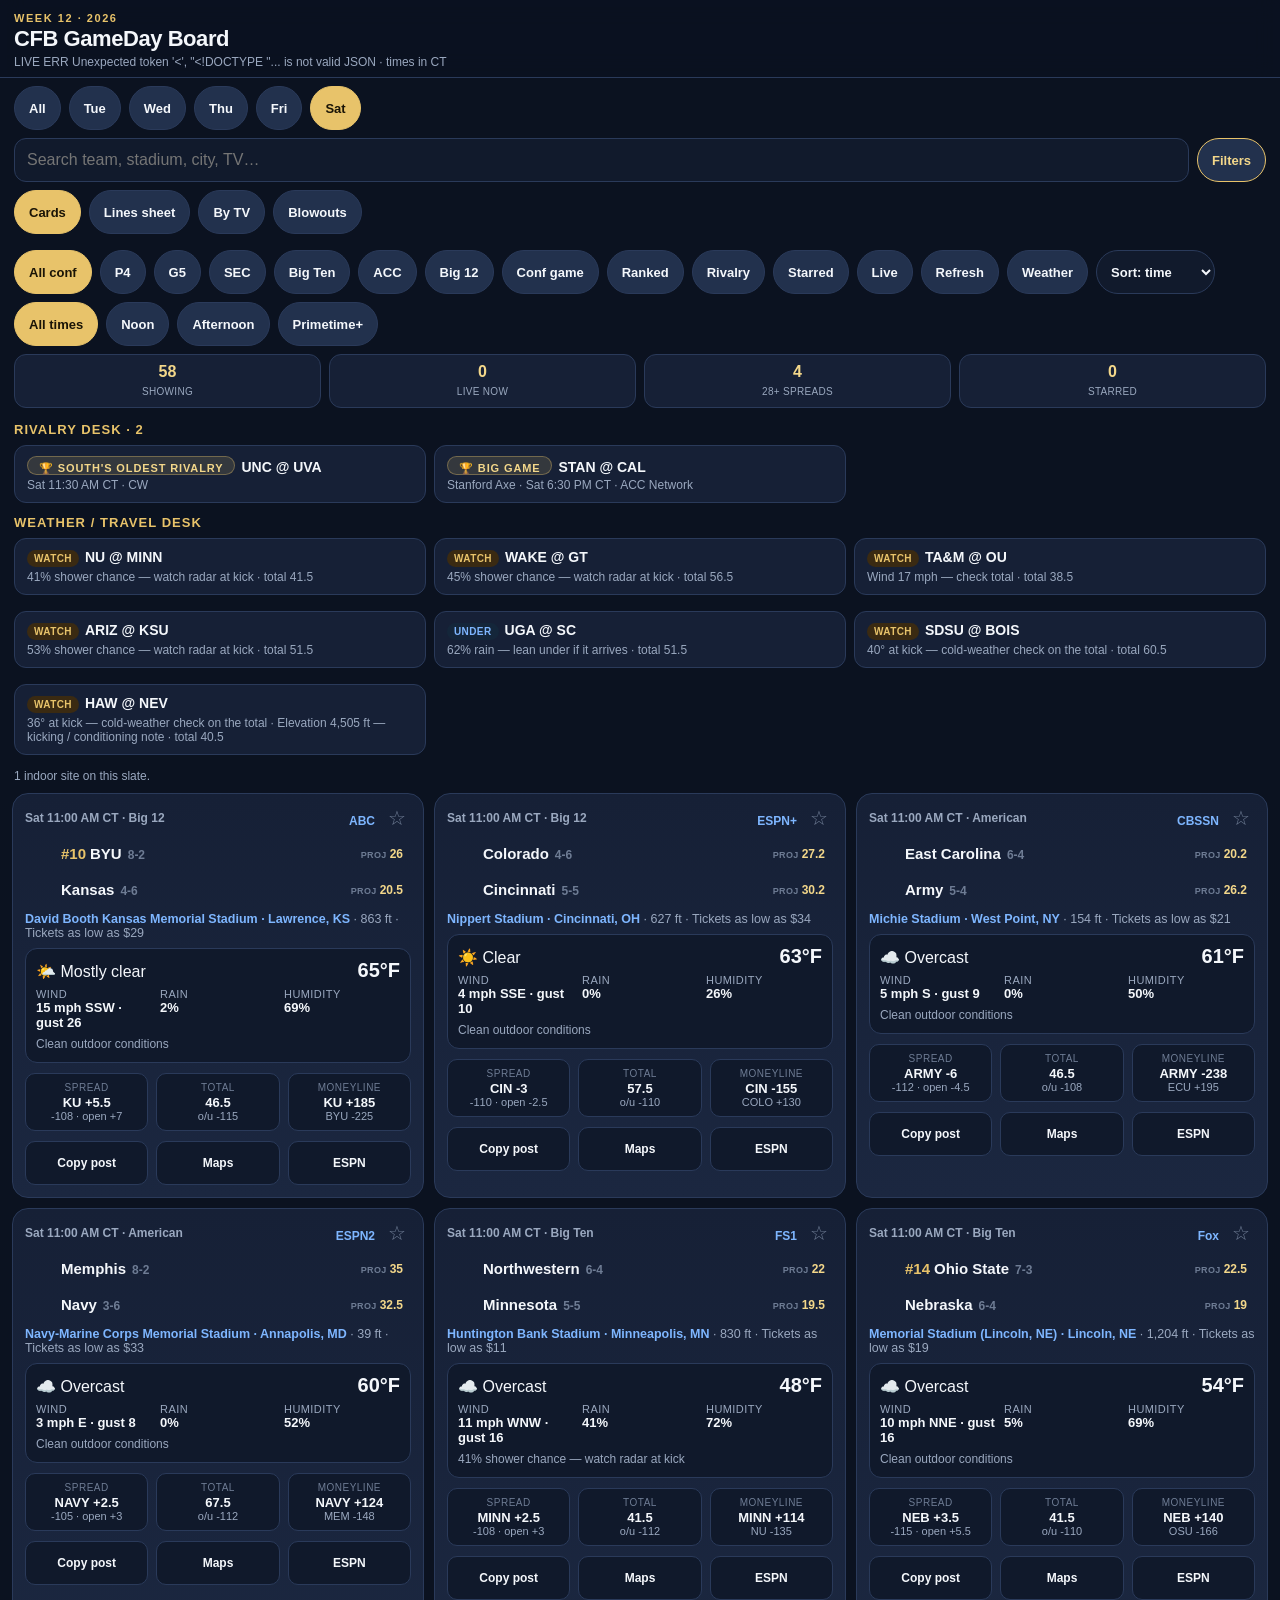
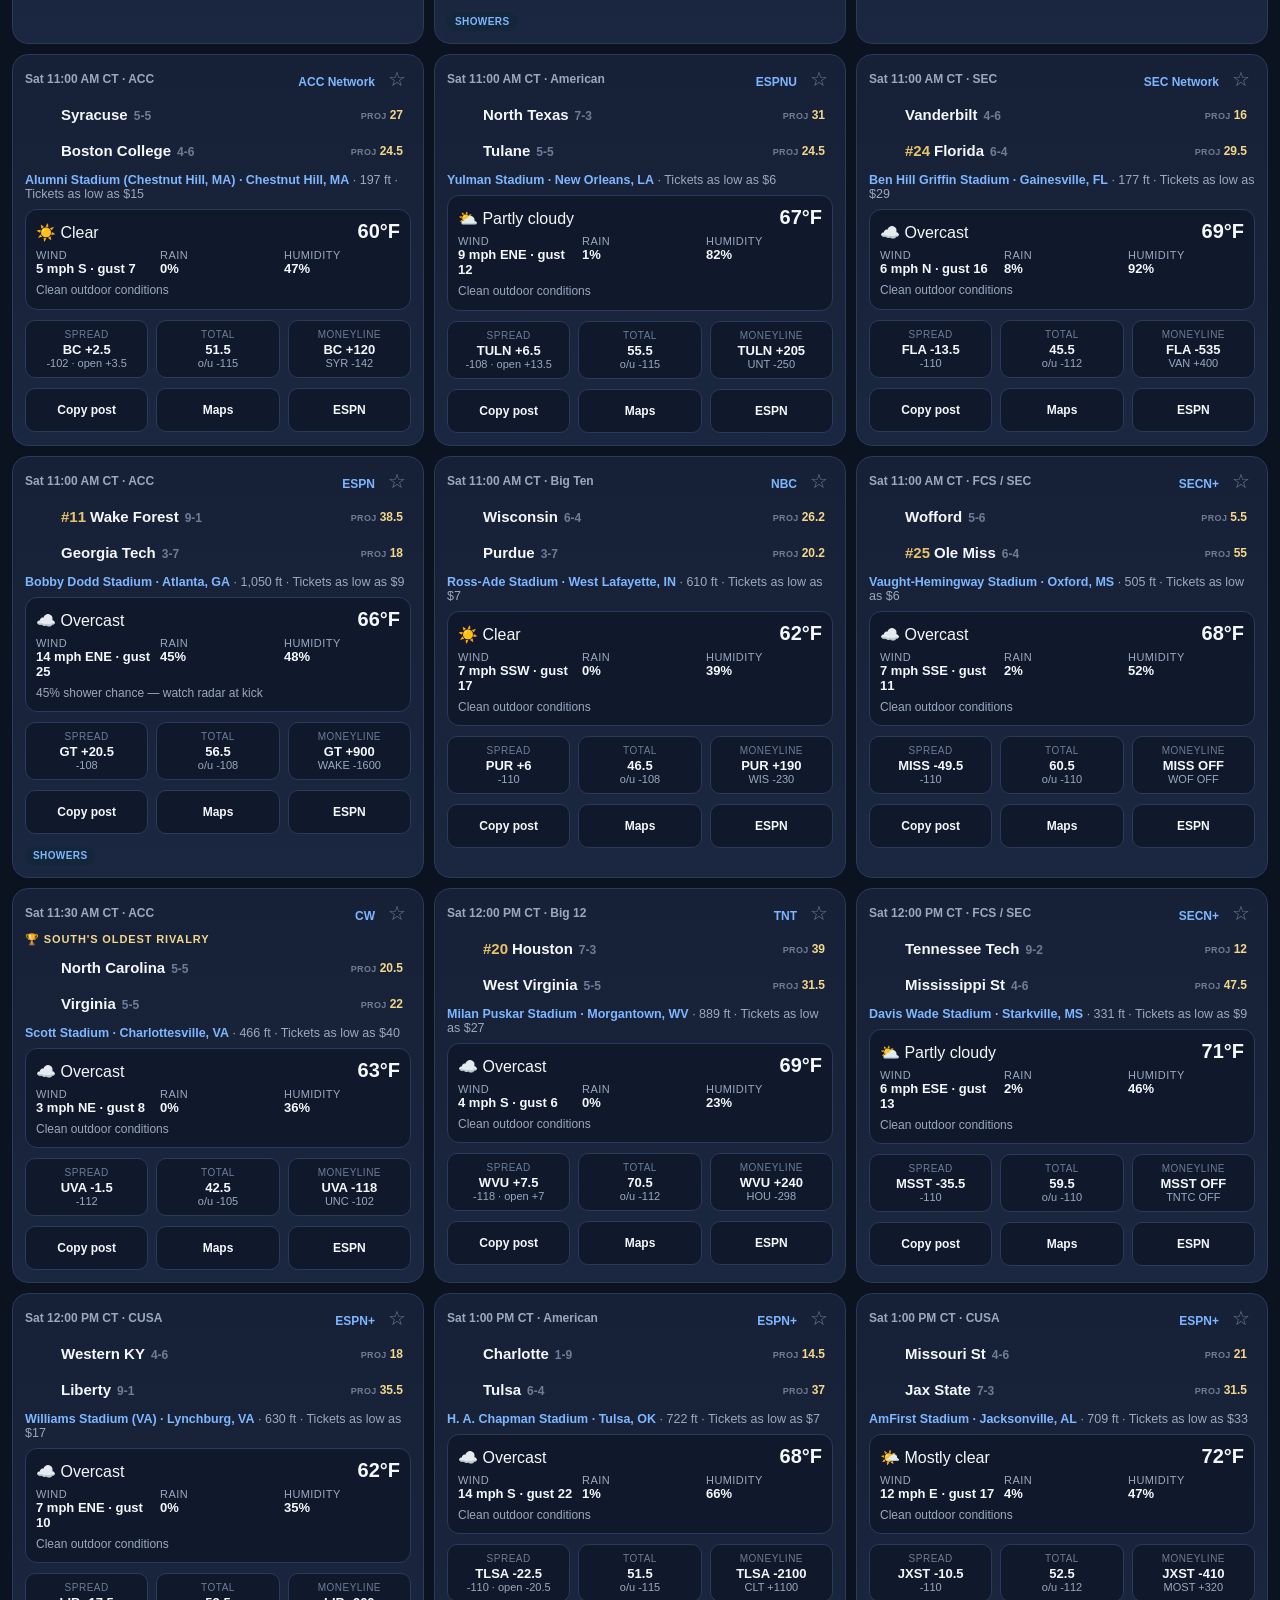
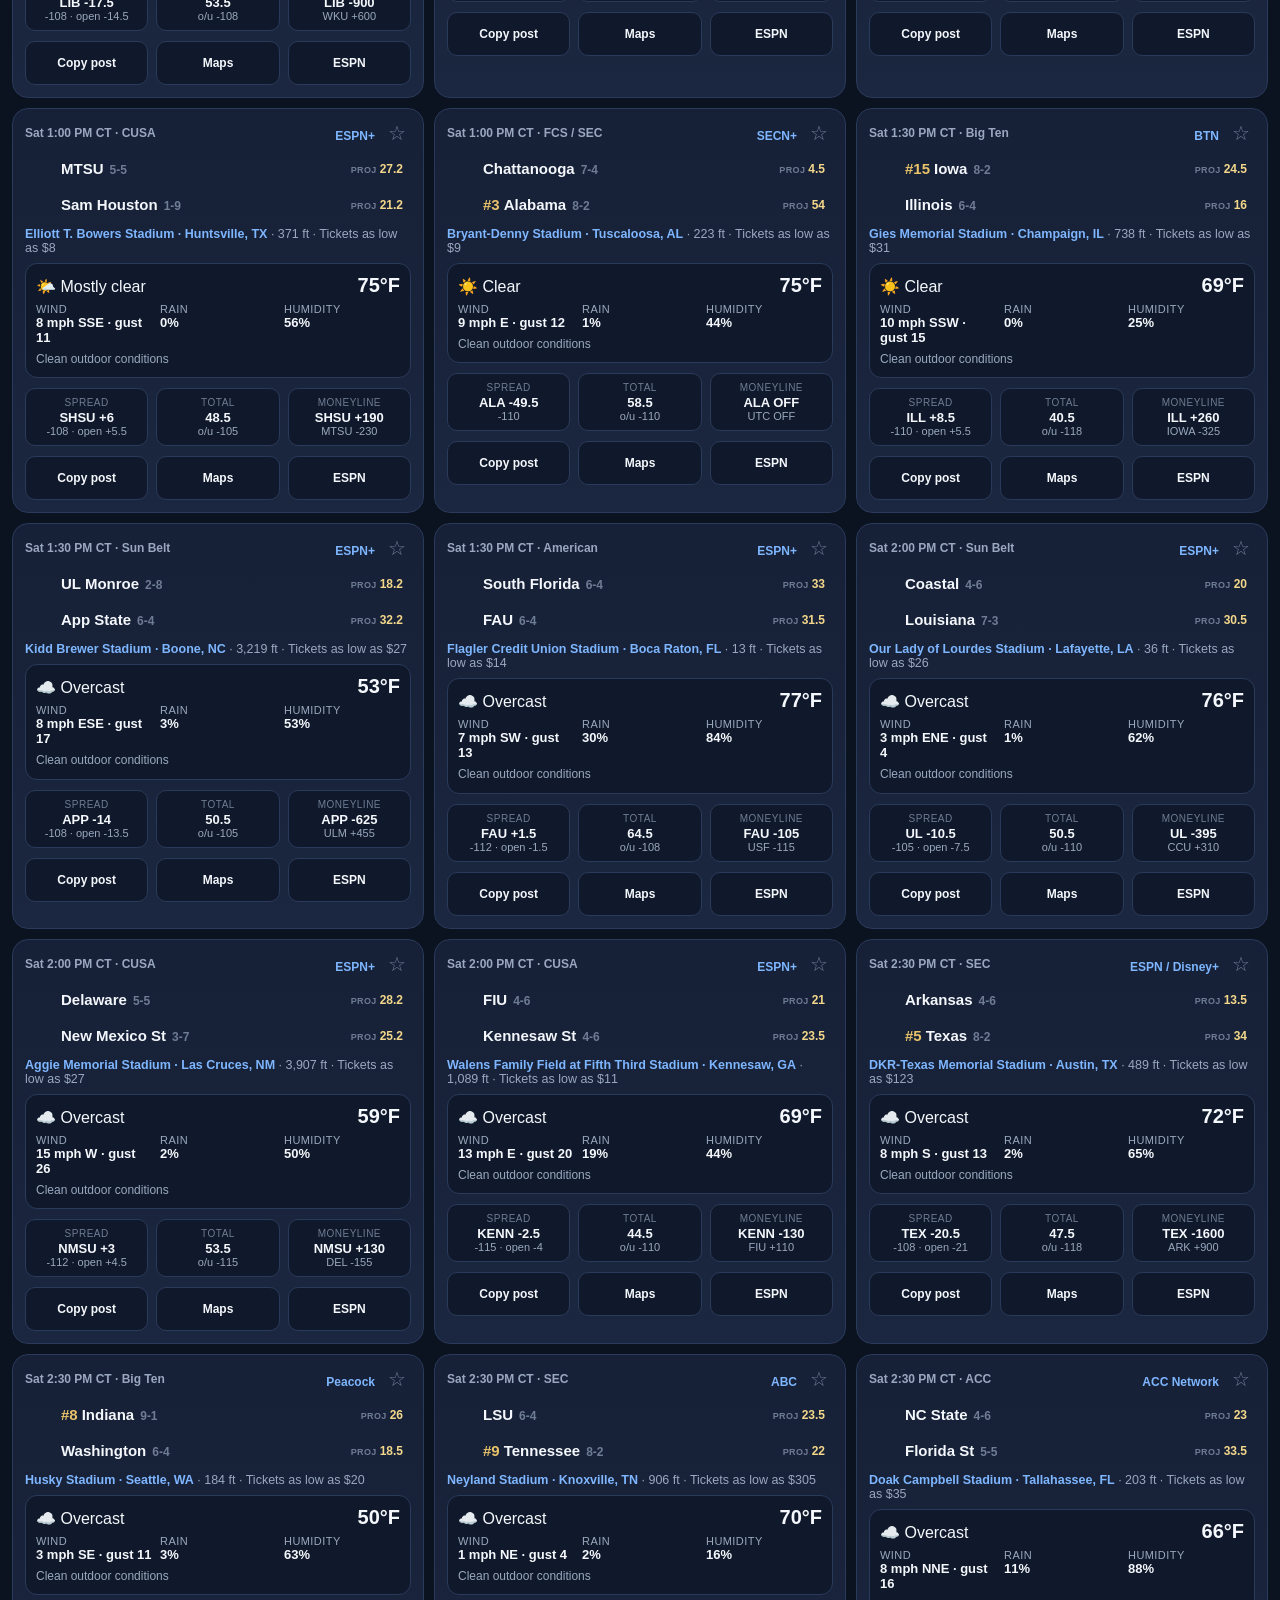
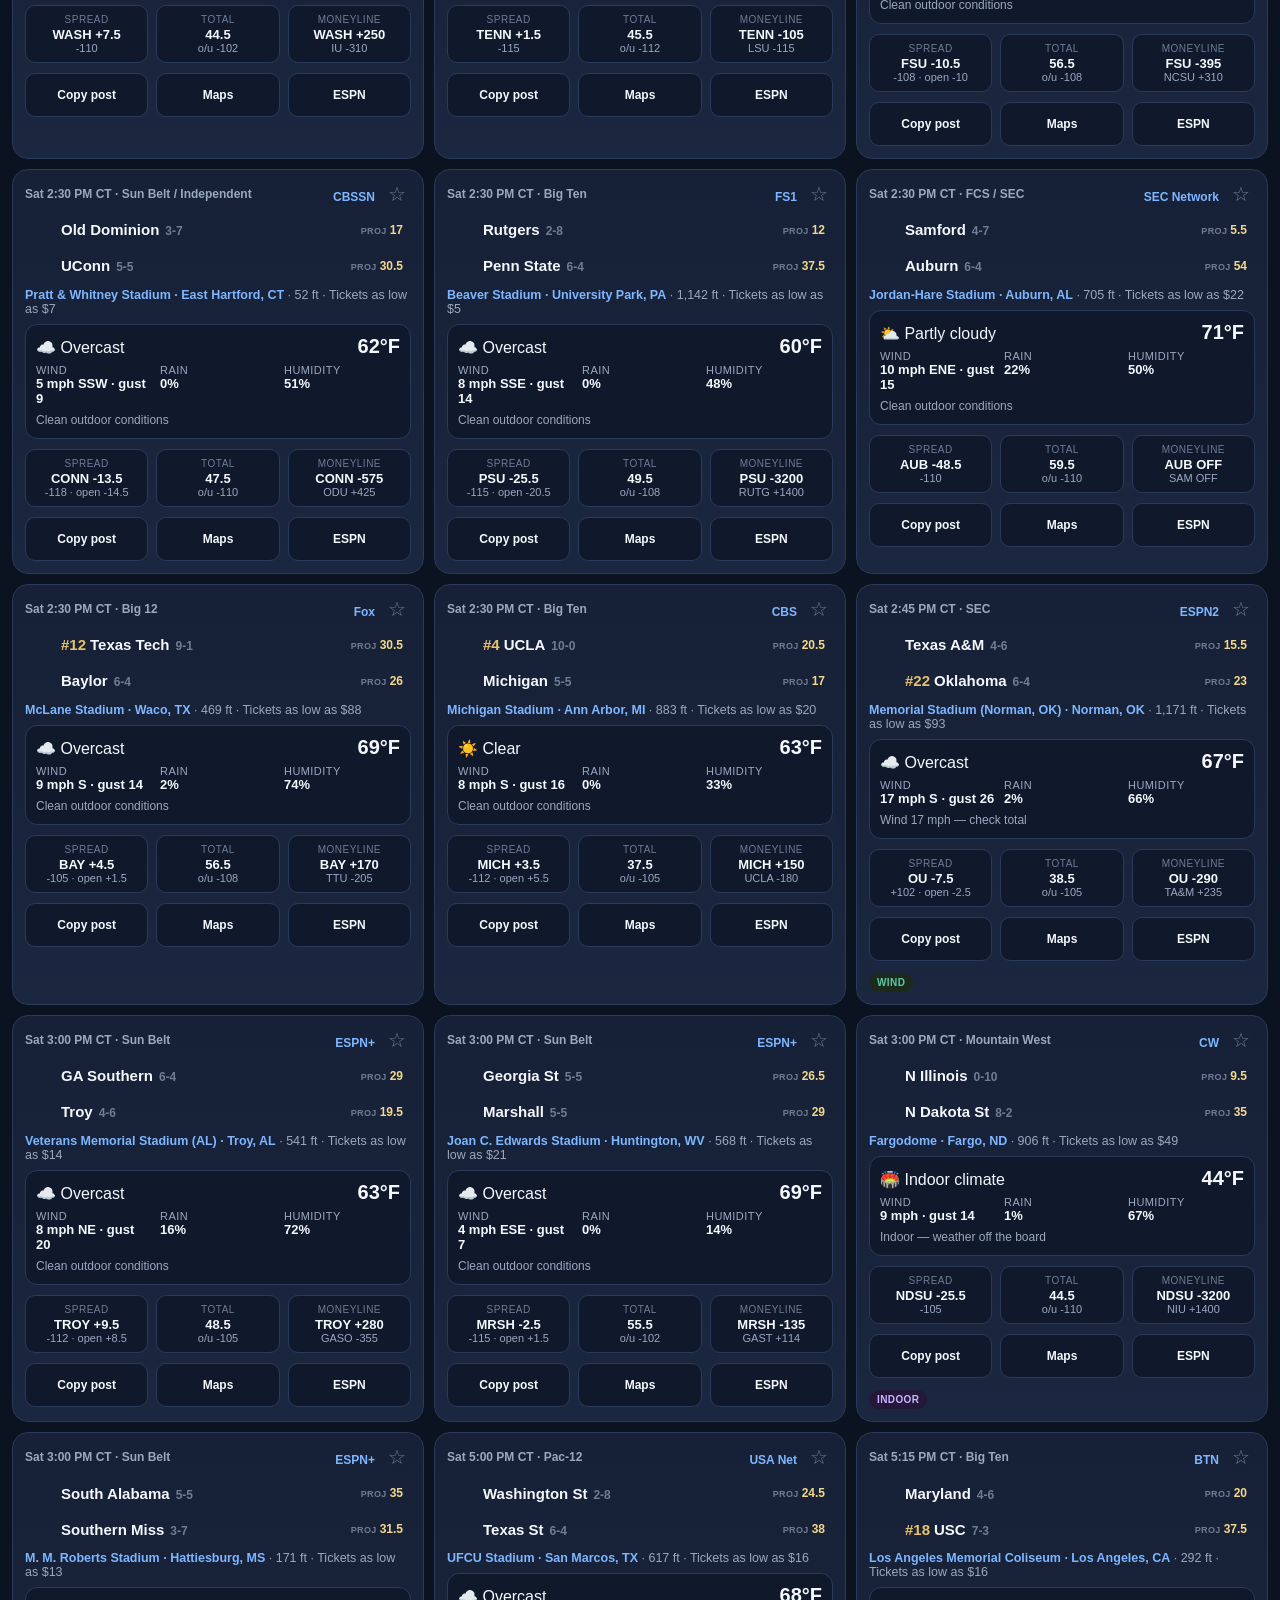
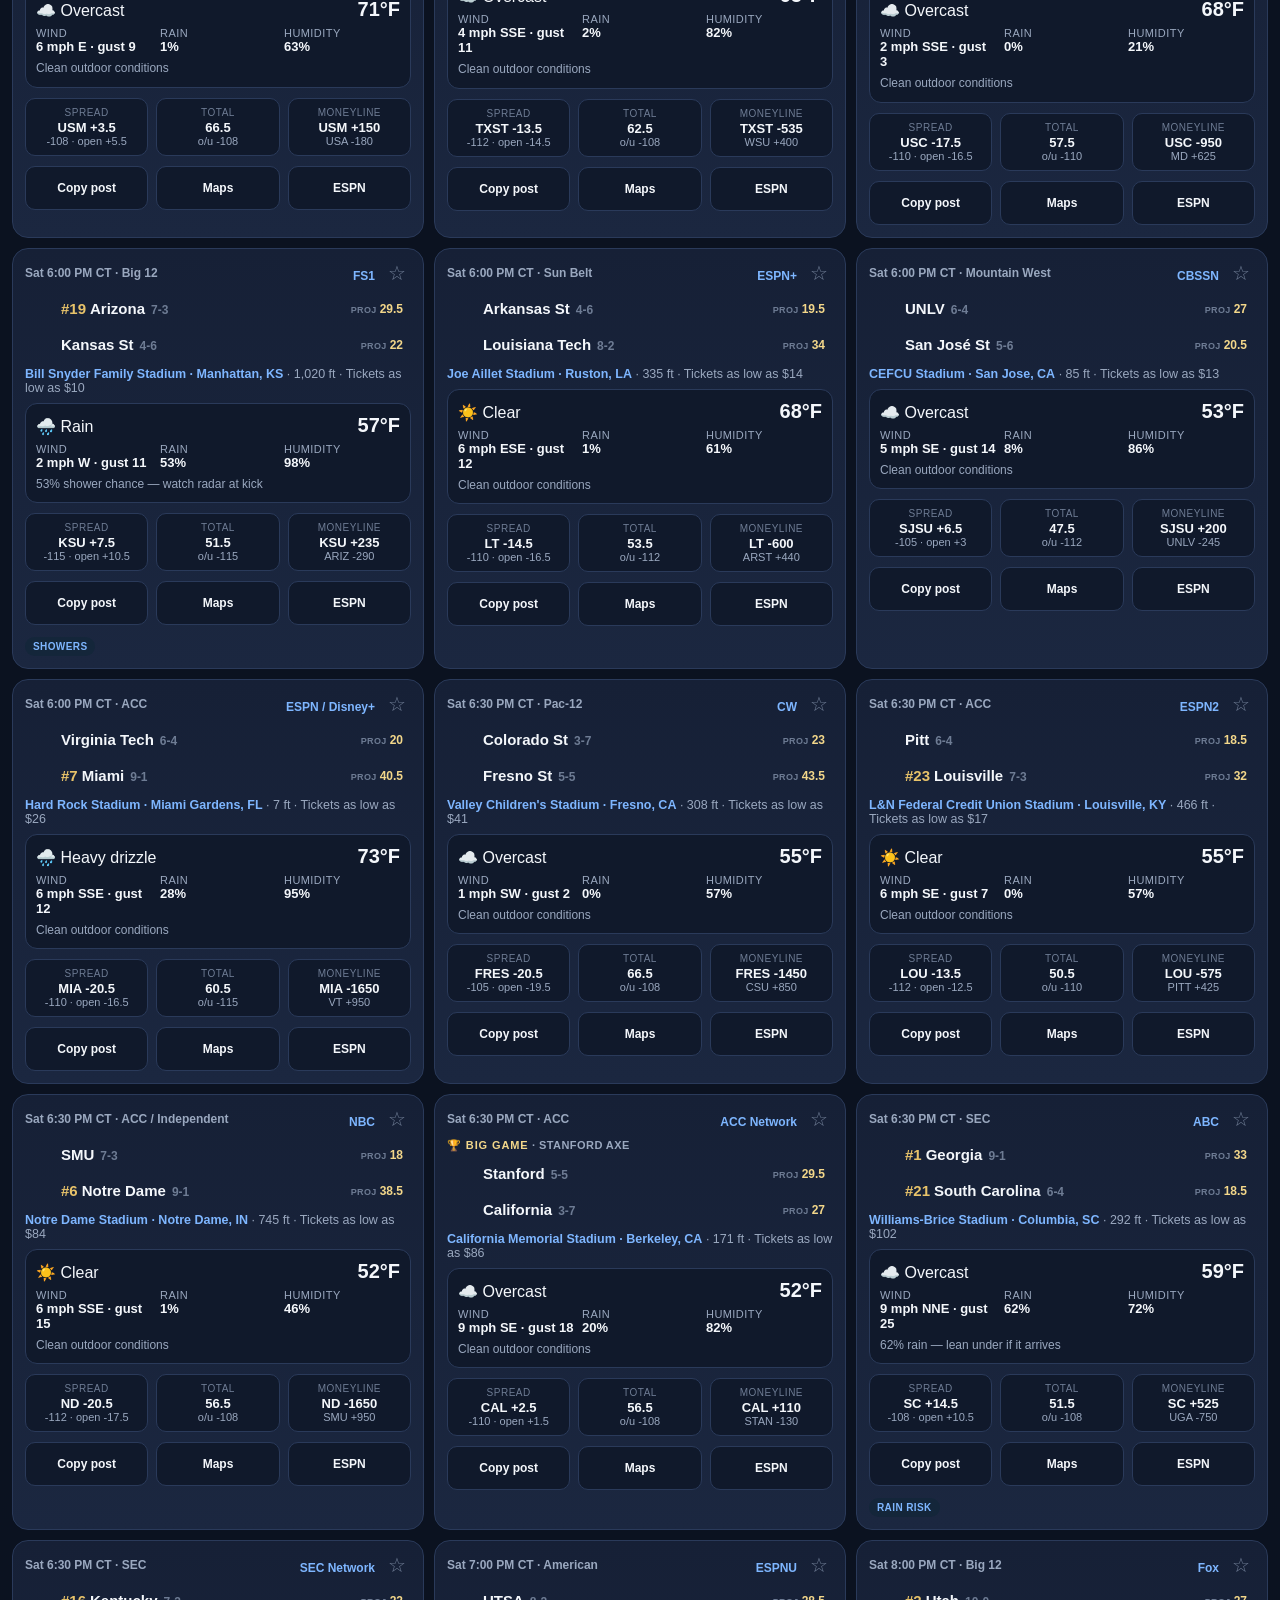
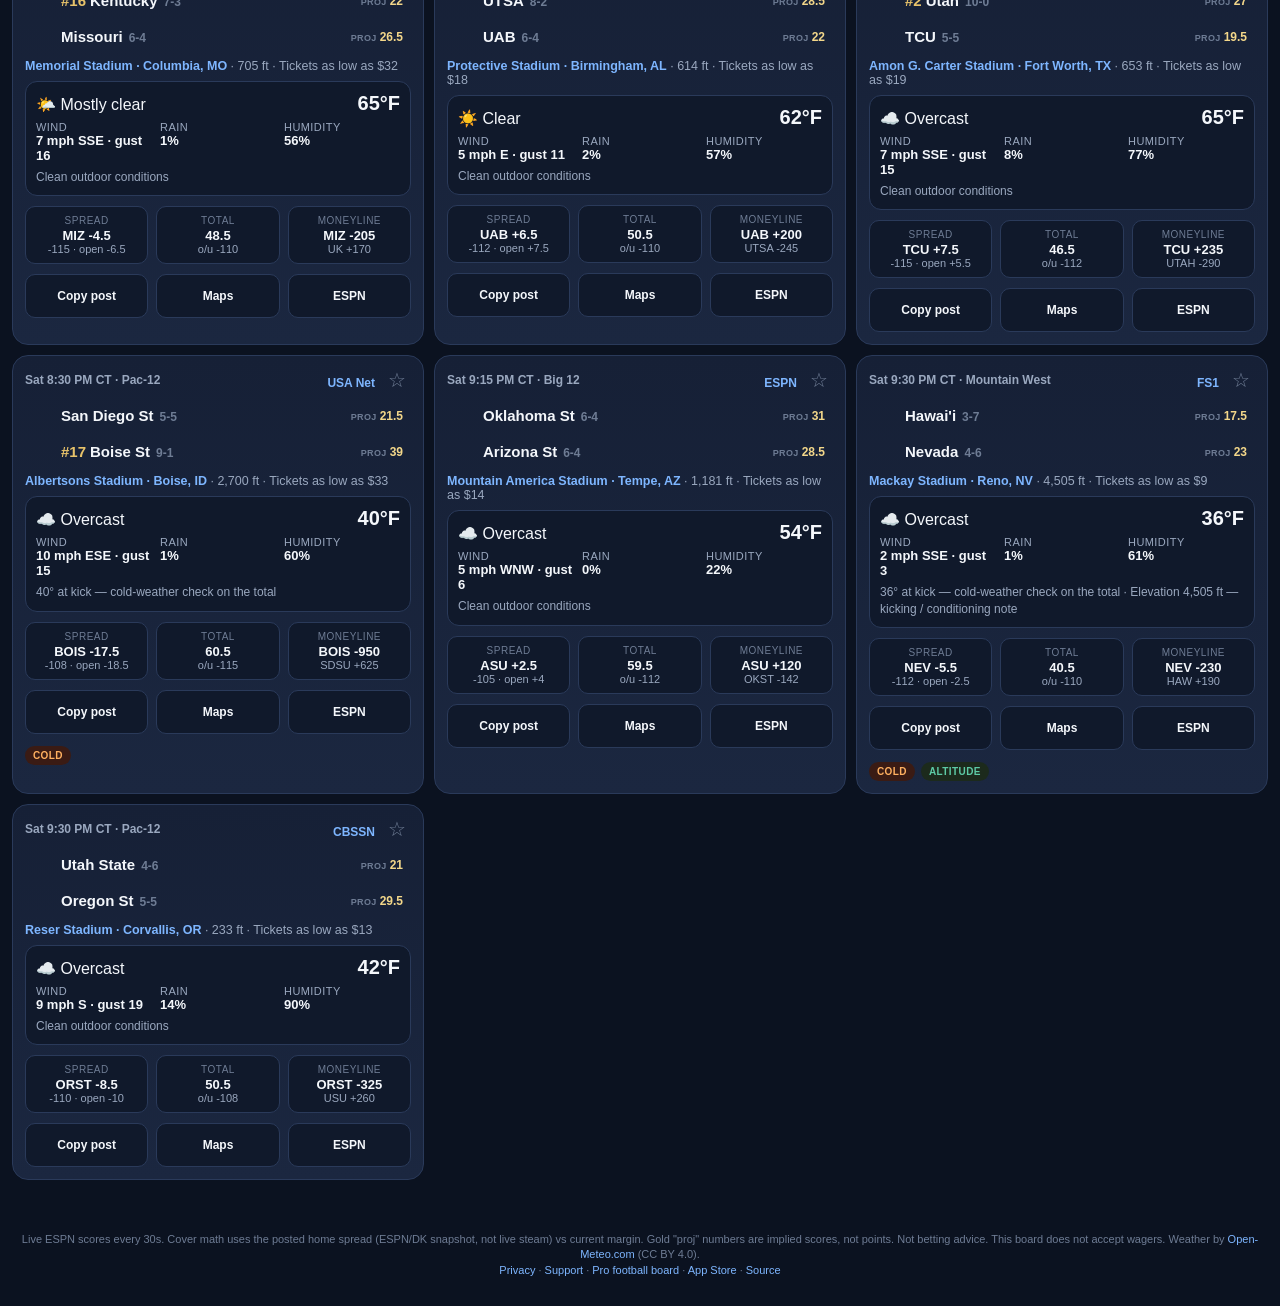
==== index.html @ 8b9b2ff2 "Snapshot: Week 12 · 2026 (2026-11-20T19:27Z)" ====
<!DOCTYPE html>
<html lang="en">
<head>
  <meta charset="utf-8" />
  <meta name="viewport" content="width=device-width, initial-scale=1, viewport-fit=cover" />
  <meta name="mobile-web-app-capable" content="yes" />
  <meta name="apple-mobile-web-app-capable" content="yes" />
  <meta name="apple-mobile-web-app-status-bar-style" content="black-translucent" />
  <meta name="apple-mobile-web-app-title" content="CFB Board" />
  <meta name="theme-color" content="#0b1220" />
  <link rel="manifest" href="/manifest.webmanifest" />
  <link rel="apple-touch-icon" href="/icons/apple-touch-icon.png" />
  <link rel="icon" type="image/png" sizes="192x192" href="/icons/icon-192.png" />
  <title>College football Week 12 schedule, kickoff weather &amp; TV | CFB GameDay Board</title>
  <meta name="description" content="Week 12 · 2026: all 70 FBS games Tue-Sat with venue, kickoff-hour stadium weather, TV and streaming, publicly posted spread and total, then live scores and cover/total state. Free, no ads, no account." />
  <link rel="canonical" href="https://cfbgameday.app/" />
  <meta name="apple-itunes-app" content="app-id=6809035228" />
  <meta property="og:type" content="website" />
  <meta property="og:site_name" content="CFB GameDay Board" />
  <meta property="og:title" content="CFB GameDay Board · scores, weather, TV, lines" />
  <meta property="og:description" content="College football Saturdays on one screen: venue, kickoff-hour stadium weather, TV and streaming, publicly posted spread and total, then live scores and cover/total state for every FBS game. Free, no ads, no account." />
  <meta property="og:url" content="https://cfbgameday.app/" />
  <meta property="og:image" content="https://cfbgameday.app/icons/og.png" />
  <meta property="og:image:width" content="1200" />
  <meta property="og:image:height" content="630" />
  <meta property="og:image:alt" content="CFB GameDay Board: scores, weather, TV, lines for every FBS game" />
  <meta name="twitter:card" content="summary_large_image" />
  <meta name="twitter:title" content="CFB GameDay Board · scores, weather, TV, lines" />
  <meta name="twitter:description" content="College football Saturdays on one screen: venue, kickoff-hour stadium weather, TV and streaming, publicly posted spread and total, then live scores and cover/total state for every FBS game. Free, no ads, no account." />
  <meta name="twitter:image" content="https://cfbgameday.app/icons/og.png" />
  <script type="application/ld+json">
  {"@context":"https://schema.org","@type":"SoftwareApplication","name":"CFB GameDay Board","operatingSystem":"iOS, iPadOS, macOS, Web","applicationCategory":"SportsApplication","url":"https://cfbgameday.app","installUrl":"https://apps.apple.com/us/app/cfb-gameday-board/id6809035228","offers":{"@type":"Offer","price":"0","priceCurrency":"USD"},"author":{"@type":"Organization","name":"Hoyne Labs LLC","url":"https://hoynelabs.com"},"description":"College football Saturdays on one screen: venue, kickoff-hour stadium weather, TV and streaming, publicly posted spread and total, then live scores and cover/total state for every FBS game. Free, no ads, no account."}
  </script>
  <link rel="stylesheet" href="/site.css" />
</head>
<body>
  <div class="wrap">
    <header>
      <div class="kicker" id="kicker">Week 12 · 2026</div>
      <h1>CFB GameDay Board</h1>
      <div class="sub" id="updated">Venue, weather, implied score, CT kickoff</div>
    </header>
    <div class="rowscroll" id="days"></div>
    <div class="searchwrap"><input id="q" type="search" placeholder="Search team, stadium, city, TV…" aria-label="Search games" autocomplete="off" autocorrect="off" autocapitalize="off" spellcheck="false" enterkeyhint="search" /><button class="fbtn ftoggle" id="ftoggle" type="button" aria-controls="filters" aria-expanded="false">Filters</button></div>
    <div class="rowscroll" id="views"></div>
    <div class="filters" id="filters" hidden>
      <div class="rowscroll" id="toggles"></div>
      <div class="rowscroll" id="windows"></div>
    </div>
    <div class="stats" id="stats"></div>
    <div class="desk" id="desk"></div>
    <div id="main"></div>
    <div class="a2hs" id="a2hs" hidden><span><b>Add to Home Screen:</b> Share → Add to Home Screen. Opens full-screen like an app.</span><button id="a2hs-x" aria-label="Dismiss">×</button></div>
    <footer>Live ESPN scores every 30s. Cover math uses the posted home spread (ESPN/DK snapshot, not live steam) vs current margin. Gold "proj" numbers are implied scores, not points. Not betting advice. This board does not accept wagers. Weather by <a href="https://open-meteo.com/" rel="noopener">Open-Meteo.com</a> (CC BY 4.0).<br /><a href="/privacy">Privacy</a> · <a href="/support">Support</a> · <a href="/nfl">Pro football board</a> · <a id="store-footer" href="https://apps.apple.com/app/id6809035228" rel="noopener">App Store</a> · <a href="https://github.com/ChristianVerdin/cfb-gameday-board" rel="noopener">Source</a></footer>
  </div>
  <!-- games:start --><script type="application/ld+json">{"@context":"https://schema.org","@graph":[{"@type":"SportsEvent","@id":"https://cfbgameday.app/#game-401856869","name":"Iowa State Cyclones at UCF Knights","startDate":"2026-11-20T18:00:00-05:00","eventStatus":"https://schema.org/EventScheduled","eventAttendanceMode":"https://schema.org/OfflineEventAttendanceMode","sport":"American Football","url":"https://cfbgameday.app/","image":["https://cfbgameday.app/icons/og.png"],"location":{"@type":"Place","name":"Acrisure Bounce House","address":{"@type":"PostalAddress","addressLocality":"Orlando","addressRegion":"FL","addressCountry":"US"}},"homeTeam":{"@type":"SportsTeam","name":"UCF Knights"},"awayTeam":{"@type":"SportsTeam","name":"Iowa State Cyclones"},"organizer":{"@type":"Organization","name":"NCAA"},"publication":[{"@type":"BroadcastEvent","isLiveBroadcast":true,"startDate":"2026-11-20T18:00:00-05:00","publishedOn":{"@type":"BroadcastService","name":"FS1"}}]},{"@type":"SportsEvent","@id":"https://cfbgameday.app/#game-401866468","name":"Bowling Green Falcons at Toledo Rockets","alternateName":"Battle of I-75","startDate":"2026-11-20T19:30:00-05:00","eventStatus":"https://schema.org/EventScheduled","eventAttendanceMode":"https://schema.org/OfflineEventAttendanceMode","sport":"American Football","url":"https://cfbgameday.app/","image":["https://cfbgameday.app/icons/og.png"],"location":{"@type":"Place","name":"Glass Bowl","address":{"@type":"PostalAddress","addressLocality":"Toledo","addressRegion":"OH","addressCountry":"US"}},"homeTeam":{"@type":"SportsTeam","name":"Toledo Rockets"},"awayTeam":{"@type":"SportsTeam","name":"Bowling Green Falcons"},"organizer":{"@type":"Organization","name":"NCAA"},"publication":[{"@type":"BroadcastEvent","isLiveBroadcast":true,"startDate":"2026-11-20T19:30:00-05:00","publishedOn":{"@type":"BroadcastService","name":"ESPN2"}}]},{"@type":"SportsEvent","@id":"https://cfbgameday.app/#game-401858303","name":"Clemson Tigers at Duke Blue Devils","startDate":"2026-11-20T19:30:00-05:00","eventStatus":"https://schema.org/EventScheduled","eventAttendanceMode":"https://schema.org/OfflineEventAttendanceMode","sport":"American Football","url":"https://cfbgameday.app/","image":["https://cfbgameday.app/icons/og.png"],"location":{"@type":"Place","name":"Wallace Wade Stadium","address":{"@type":"PostalAddress","addressLocality":"Durham","addressRegion":"NC","addressCountry":"US"}},"homeTeam":{"@type":"SportsTeam","name":"Duke Blue Devils"},"awayTeam":{"@type":"SportsTeam","name":"Clemson Tigers"},"organizer":{"@type":"Organization","name":"NCAA"},"publication":[{"@type":"BroadcastEvent","isLiveBroadcast":true,"startDate":"2026-11-20T19:30:00-05:00","publishedOn":{"@type":"BroadcastService","name":"ESPN"}}]},{"@type":"SportsEvent","@id":"https://cfbgameday.app/#game-401858529","name":"Oregon Ducks at Michigan State Spartans","startDate":"2026-11-20T20:00:00-05:00","eventStatus":"https://schema.org/EventScheduled","eventAttendanceMode":"https://schema.org/OfflineEventAttendanceMode","sport":"American Football","url":"https://cfbgameday.app/","image":["https://cfbgameday.app/icons/og.png"],"location":{"@type":"Place","name":"Spartan Stadium","address":{"@type":"PostalAddress","addressLocality":"East Lansing","addressRegion":"MI","addressCountry":"US"}},"homeTeam":{"@type":"SportsTeam","name":"Michigan State Spartans"},"awayTeam":{"@type":"SportsTeam","name":"Oregon Ducks"},"organizer":{"@type":"Organization","name":"NCAA"},"publication":[{"@type":"BroadcastEvent","isLiveBroadcast":true,"startDate":"2026-11-20T20:00:00-05:00","publishedOn":{"@type":"BroadcastService","name":"Fox"}}]},{"@type":"SportsEvent","@id":"https://cfbgameday.app/#game-401864545","name":"UTEP Miners at Air Force Falcons","startDate":"2026-11-20T18:00:00-07:00","eventStatus":"https://schema.org/EventScheduled","eventAttendanceMode":"https://schema.org/OfflineEventAttendanceMode","sport":"American Football","url":"https://cfbgameday.app/","image":["https://cfbgameday.app/icons/og.png"],"location":{"@type":"Place","name":"Falcon Stadium","address":{"@type":"PostalAddress","addressLocality":"USAF Academy","addressRegion":"CO","addressCountry":"US"}},"homeTeam":{"@type":"SportsTeam","name":"Air Force Falcons"},"awayTeam":{"@type":"SportsTeam","name":"UTEP Miners"},"organizer":{"@type":"Organization","name":"NCAA"},"publication":[{"@type":"BroadcastEvent","isLiveBroadcast":true,"startDate":"2026-11-20T18:00:00-07:00","publishedOn":{"@type":"BroadcastService","name":"CW"}}]},{"@type":"SportsEvent","@id":"https://cfbgameday.app/#game-401864542","name":"New Mexico Lobos at Wyoming Cowboys","startDate":"2026-11-20T19:00:00-07:00","eventStatus":"https://schema.org/EventScheduled","eventAttendanceMode":"https://schema.org/OfflineEventAttendanceMode","sport":"American Football","url":"https://cfbgameday.app/","image":["https://cfbgameday.app/icons/og.png"],"location":{"@type":"Place","name":"War Memorial Stadium","address":{"@type":"PostalAddress","addressLocality":"Laramie","addressRegion":"WY","addressCountry":"US"}},"homeTeam":{"@type":"SportsTeam","name":"Wyoming Cowboys"},"awayTeam":{"@type":"SportsTeam","name":"New Mexico Lobos"},"organizer":{"@type":"Organization","name":"NCAA"},"publication":[{"@type":"BroadcastEvent","isLiveBroadcast":true,"startDate":"2026-11-20T19:00:00-07:00","publishedOn":{"@type":"BroadcastService","name":"FS1"}}]},{"@type":"SportsEvent","@id":"https://cfbgameday.app/#game-401856866","name":"BYU Cougars at Kansas Jayhawks","startDate":"2026-11-21T11:00:00-06:00","eventStatus":"https://schema.org/EventScheduled","eventAttendanceMode":"https://schema.org/OfflineEventAttendanceMode","sport":"American Football","url":"https://cfbgameday.app/","image":["https://cfbgameday.app/icons/og.png"],"location":{"@type":"Place","name":"David Booth Kansas Memorial Stadium","address":{"@type":"PostalAddress","addressLocality":"Lawrence","addressRegion":"KS","addressCountry":"US"}},"homeTeam":{"@type":"SportsTeam","name":"Kansas Jayhawks"},"awayTeam":{"@type":"SportsTeam","name":"BYU Cougars"},"organizer":{"@type":"Organization","name":"NCAA"},"publication":[{"@type":"BroadcastEvent","isLiveBroadcast":true,"startDate":"2026-11-21T11:00:00-06:00","publishedOn":{"@type":"BroadcastService","name":"ABC"}}]},{"@type":"SportsEvent","@id":"https://cfbgameday.app/#game-401856867","name":"Colorado Buffaloes at Cincinnati Bearcats","startDate":"2026-11-21T12:00:00-05:00","eventStatus":"https://schema.org/EventScheduled","eventAttendanceMode":"https://schema.org/OfflineEventAttendanceMode","sport":"American Football","url":"https://cfbgameday.app/","image":["https://cfbgameday.app/icons/og.png"],"location":{"@type":"Place","name":"Nippert Stadium","address":{"@type":"PostalAddress","addressLocality":"Cincinnati","addressRegion":"OH","addressCountry":"US"}},"homeTeam":{"@type":"SportsTeam","name":"Cincinnati Bearcats"},"awayTeam":{"@type":"SportsTeam","name":"Colorado Buffaloes"},"organizer":{"@type":"Organization","name":"NCAA"},"publication":[{"@type":"BroadcastEvent","isLiveBroadcast":true,"startDate":"2026-11-21T12:00:00-05:00","publishedOn":{"@type":"BroadcastService","name":"ESPN+"}}]},{"@type":"SportsEvent","@id":"https://cfbgameday.app/#game-401862831","name":"East Carolina Pirates at Army Black Knights","startDate":"2026-11-21T12:00:00-05:00","eventStatus":"https://schema.org/EventScheduled","eventAttendanceMode":"https://schema.org/OfflineEventAttendanceMode","sport":"American Football","url":"https://cfbgameday.app/","image":["https://cfbgameday.app/icons/og.png"],"location":{"@type":"Place","name":"Michie Stadium","address":{"@type":"PostalAddress","addressLocality":"West Point","addressRegion":"NY","addressCountry":"US"}},"homeTeam":{"@type":"SportsTeam","name":"Army Black Knights"},"awayTeam":{"@type":"SportsTeam","name":"East Carolina Pirates"},"organizer":{"@type":"Organization","name":"NCAA"},"publication":[{"@type":"BroadcastEvent","isLiveBroadcast":true,"startDate":"2026-11-21T12:00:00-05:00","publishedOn":{"@type":"BroadcastService","name":"CBSSN"}}]},{"@type":"SportsEvent","@id":"https://cfbgameday.app/#game-401862834","name":"Memphis Tigers at Navy Midshipmen","startDate":"2026-11-21T12:00:00-05:00","eventStatus":"https://schema.org/EventScheduled","eventAttendanceMode":"https://schema.org/OfflineEventAttendanceMode","sport":"American Football","url":"https://cfbgameday.app/","image":["https://cfbgameday.app/icons/og.png"],"location":{"@type":"Place","name":"Navy-Marine Corps Memorial Stadium","address":{"@type":"PostalAddress","addressLocality":"Annapolis","addressRegion":"MD","addressCountry":"US"}},"homeTeam":{"@type":"SportsTeam","name":"Navy Midshipmen"},"awayTeam":{"@type":"SportsTeam","name":"Memphis Tigers"},"organizer":{"@type":"Organization","name":"NCAA"},"publication":[{"@type":"BroadcastEvent","isLiveBroadcast":true,"startDate":"2026-11-21T12:00:00-05:00","publishedOn":{"@type":"BroadcastService","name":"ESPN2"}}]},{"@type":"SportsEvent","@id":"https://cfbgameday.app/#game-401858530","name":"Northwestern Wildcats at Minnesota Golden Gophers","startDate":"2026-11-21T11:00:00-06:00","eventStatus":"https://schema.org/EventScheduled","eventAttendanceMode":"https://schema.org/OfflineEventAttendanceMode","sport":"American Football","url":"https://cfbgameday.app/","image":["https://cfbgameday.app/icons/og.png"],"location":{"@type":"Place","name":"Huntington Bank Stadium","address":{"@type":"PostalAddress","addressLocality":"Minneapolis","addressRegion":"MN","addressCountry":"US"}},"homeTeam":{"@type":"SportsTeam","name":"Minnesota Golden Gophers"},"awayTeam":{"@type":"SportsTeam","name":"Northwestern Wildcats"},"organizer":{"@type":"Organization","name":"NCAA"},"publication":[{"@type":"BroadcastEvent","isLiveBroadcast":true,"startDate":"2026-11-21T11:00:00-06:00","publishedOn":{"@type":"BroadcastService","name":"FS1"}}]},{"@type":"SportsEvent","@id":"https://cfbgameday.app/#game-401858531","name":"Ohio State Buckeyes at Nebraska Cornhuskers","startDate":"2026-11-21T11:00:00-06:00","eventStatus":"https://schema.org/EventScheduled","eventAttendanceMode":"https://schema.org/OfflineEventAttendanceMode","sport":"American Football","url":"https://cfbgameday.app/","image":["https://cfbgameday.app/icons/og.png"],"location":{"@type":"Place","name":"Memorial Stadium (Lincoln, NE)","address":{"@type":"PostalAddress","addressLocality":"Lincoln","addressRegion":"NE","addressCountry":"US"}},"homeTeam":{"@type":"SportsTeam","name":"Nebraska Cornhuskers"},"awayTeam":{"@type":"SportsTeam","name":"Ohio State Buckeyes"},"organizer":{"@type":"Organization","name":"NCAA"},"publication":[{"@type":"BroadcastEvent","isLiveBroadcast":true,"startDate":"2026-11-21T11:00:00-06:00","publishedOn":{"@type":"BroadcastService","name":"Fox"}}]},{"@type":"SportsEvent","@id":"https://cfbgameday.app/#game-401858309","name":"Syracuse Orange at Boston College Eagles","startDate":"2026-11-21T12:00:00-05:00","eventStatus":"https://schema.org/EventScheduled","eventAttendanceMode":"https://schema.org/OfflineEventAttendanceMode","sport":"American Football","url":"https://cfbgameday.app/","image":["https://cfbgameday.app/icons/og.png"],"location":{"@type":"Place","name":"Alumni Stadium (Chestnut Hill, MA)","address":{"@type":"PostalAddress","addressLocality":"Chestnut Hill","addressRegion":"MA","addressCountry":"US"}},"homeTeam":{"@type":"SportsTeam","name":"Boston College Eagles"},"awayTeam":{"@type":"SportsTeam","name":"Syracuse Orange"},"organizer":{"@type":"Organization","name":"NCAA"},"publication":[{"@type":"BroadcastEvent","isLiveBroadcast":true,"startDate":"2026-11-21T12:00:00-05:00","publishedOn":{"@type":"BroadcastService","name":"ACC Network"}}]},{"@type":"SportsEvent","@id":"https://cfbgameday.app/#game-401862835","name":"North Texas Mean Green at Tulane Green Wave","startDate":"2026-11-21T11:00:00-06:00","eventStatus":"https://schema.org/EventScheduled","eventAttendanceMode":"https://schema.org/OfflineEventAttendanceMode","sport":"American Football","url":"https://cfbgameday.app/","image":["https://cfbgameday.app/icons/og.png"],"location":{"@type":"Place","name":"Yulman Stadium","address":{"@type":"PostalAddress","addressLocality":"New Orleans","addressRegion":"LA","addressCountry":"US"}},"homeTeam":{"@type":"SportsTeam","name":"Tulane Green Wave"},"awayTeam":{"@type":"SportsTeam","name":"North Texas Mean Green"},"organizer":{"@type":"Organization","name":"NCAA"},"publication":[{"@type":"BroadcastEvent","isLiveBroadcast":true,"startDate":"2026-11-21T11:00:00-06:00","publishedOn":{"@type":"BroadcastService","name":"ESPNU"}}]},{"@type":"SportsEvent","@id":"https://cfbgameday.app/#game-401856748","name":"Vanderbilt Commodores at Florida Gators","startDate":"2026-11-21T12:00:00-05:00","eventStatus":"https://schema.org/EventScheduled","eventAttendanceMode":"https://schema.org/OfflineEventAttendanceMode","sport":"American Football","url":"https://cfbgameday.app/","image":["https://cfbgameday.app/icons/og.png"],"location":{"@type":"Place","name":"Ben Hill Griffin Stadium","address":{"@type":"PostalAddress","addressLocality":"Gainesville","addressRegion":"FL","addressCountry":"US"}},"homeTeam":{"@type":"SportsTeam","name":"Florida Gators"},"awayTeam":{"@type":"SportsTeam","name":"Vanderbilt Commodores"},"organizer":{"@type":"Organization","name":"NCAA"},"publication":[{"@type":"BroadcastEvent","isLiveBroadcast":true,"startDate":"2026-11-21T12:00:00-05:00","publishedOn":{"@type":"BroadcastService","name":"SEC Network"}}]},{"@type":"SportsEvent","@id":"https://cfbgameday.app/#game-401858310","name":"Wake Forest Demon Deacons at Georgia Tech Yellow Jackets","startDate":"2026-11-21T12:00:00-05:00","eventStatus":"https://schema.org/EventScheduled","eventAttendanceMode":"https://schema.org/OfflineEventAttendanceMode","sport":"American Football","url":"https://cfbgameday.app/","image":["https://cfbgameday.app/icons/og.png"],"location":{"@type":"Place","name":"Bobby Dodd Stadium","address":{"@type":"PostalAddress","addressLocality":"Atlanta","addressRegion":"GA","addressCountry":"US"}},"homeTeam":{"@type":"SportsTeam","name":"Georgia Tech Yellow Jackets"},"awayTeam":{"@type":"SportsTeam","name":"Wake Forest Demon Deacons"},"organizer":{"@type":"Organization","name":"NCAA"},"publication":[{"@type":"BroadcastEvent","isLiveBroadcast":true,"startDate":"2026-11-21T12:00:00-05:00","publishedOn":{"@type":"BroadcastService","name":"ESPN"}}]},{"@type":"SportsEvent","@id":"https://cfbgameday.app/#game-401858533","name":"Wisconsin Badgers at Purdue Boilermakers","startDate":"2026-11-21T12:00:00-05:00","eventStatus":"https://schema.org/EventScheduled","eventAttendanceMode":"https://schema.org/OfflineEventAttendanceMode","sport":"American Football","url":"https://cfbgameday.app/","image":["https://cfbgameday.app/icons/og.png"],"location":{"@type":"Place","name":"Ross-Ade Stadium","address":{"@type":"PostalAddress","addressLocality":"West Lafayette","addressRegion":"IN","addressCountry":"US"}},"homeTeam":{"@type":"SportsTeam","name":"Purdue Boilermakers"},"awayTeam":{"@type":"SportsTeam","name":"Wisconsin Badgers"},"organizer":{"@type":"Organization","name":"NCAA"},"publication":[{"@type":"BroadcastEvent","isLiveBroadcast":true,"startDate":"2026-11-21T12:00:00-05:00","publishedOn":{"@type":"BroadcastService","name":"NBC"}}]},{"@type":"SportsEvent","@id":"https://cfbgameday.app/#game-401856749","name":"Wofford Terriers at Ole Miss Rebels","startDate":"2026-11-21T11:00:00-06:00","eventStatus":"https://schema.org/EventScheduled","eventAttendanceMode":"https://schema.org/OfflineEventAttendanceMode","sport":"American Football","url":"https://cfbgameday.app/","image":["https://cfbgameday.app/icons/og.png"],"location":{"@type":"Place","name":"Vaught-Hemingway Stadium","address":{"@type":"PostalAddress","addressLocality":"Oxford","addressRegion":"MS","addressCountry":"US"}},"homeTeam":{"@type":"SportsTeam","name":"Ole Miss Rebels"},"awayTeam":{"@type":"SportsTeam","name":"Wofford Terriers"},"organizer":{"@type":"Organization","name":"NCAA"},"publication":[{"@type":"BroadcastEvent","isLiveBroadcast":true,"startDate":"2026-11-21T11:00:00-06:00","publishedOn":{"@type":"BroadcastService","name":"SECN+"}}]},{"@type":"SportsEvent","@id":"https://cfbgameday.app/#game-401858305","name":"North Carolina Tar Heels at Virginia Cavaliers","alternateName":"South's Oldest Rivalry","startDate":"2026-11-21T12:30:00-05:00","eventStatus":"https://schema.org/EventScheduled","eventAttendanceMode":"https://schema.org/OfflineEventAttendanceMode","sport":"American Football","url":"https://cfbgameday.app/","image":["https://cfbgameday.app/icons/og.png"],"location":{"@type":"Place","name":"Scott Stadium","address":{"@type":"PostalAddress","addressLocality":"Charlottesville","addressRegion":"VA","addressCountry":"US"}},"homeTeam":{"@type":"SportsTeam","name":"Virginia Cavaliers"},"awayTeam":{"@type":"SportsTeam","name":"North Carolina Tar Heels"},"organizer":{"@type":"Organization","name":"NCAA"},"publication":[{"@type":"BroadcastEvent","isLiveBroadcast":true,"startDate":"2026-11-21T12:30:00-05:00","publishedOn":{"@type":"BroadcastService","name":"CW"}}]},{"@type":"SportsEvent","@id":"https://cfbgameday.app/#game-401856868","name":"Houston Cougars at West Virginia Mountaineers","startDate":"2026-11-21T13:00:00-05:00","eventStatus":"https://schema.org/EventScheduled","eventAttendanceMode":"https://schema.org/OfflineEventAttendanceMode","sport":"American Football","url":"https://cfbgameday.app/","image":["https://cfbgameday.app/icons/og.png"],"location":{"@type":"Place","name":"Milan Puskar Stadium","address":{"@type":"PostalAddress","addressLocality":"Morgantown","addressRegion":"WV","addressCountry":"US"}},"homeTeam":{"@type":"SportsTeam","name":"West Virginia Mountaineers"},"awayTeam":{"@type":"SportsTeam","name":"Houston Cougars"},"organizer":{"@type":"Organization","name":"NCAA"},"publication":[{"@type":"BroadcastEvent","isLiveBroadcast":true,"startDate":"2026-11-21T13:00:00-05:00","publishedOn":{"@type":"BroadcastService","name":"TNT"}}]},{"@type":"SportsEvent","@id":"https://cfbgameday.app/#game-401856750","name":"Tennessee Tech Golden Eagles at Mississippi State Bulldogs","startDate":"2026-11-21T12:00:00-06:00","eventStatus":"https://schema.org/EventScheduled","eventAttendanceMode":"https://schema.org/OfflineEventAttendanceMode","sport":"American Football","url":"https://cfbgameday.app/","image":["https://cfbgameday.app/icons/og.png"],"location":{"@type":"Place","name":"Davis Wade Stadium","address":{"@type":"PostalAddress","addressLocality":"Starkville","addressRegion":"MS","addressCountry":"US"}},"homeTeam":{"@type":"SportsTeam","name":"Mississippi State Bulldogs"},"awayTeam":{"@type":"SportsTeam","name":"Tennessee Tech Golden Eagles"},"organizer":{"@type":"Organization","name":"NCAA"},"publication":[{"@type":"BroadcastEvent","isLiveBroadcast":true,"startDate":"2026-11-21T12:00:00-06:00","publishedOn":{"@type":"BroadcastService","name":"SECN+"}}]},{"@type":"SportsEvent","@id":"https://cfbgameday.app/#game-401871080","name":"Western Kentucky Hilltoppers at Liberty Flames","startDate":"2026-11-21T13:00:00-05:00","eventStatus":"https://schema.org/EventScheduled","eventAttendanceMode":"https://schema.org/OfflineEventAttendanceMode","sport":"American Football","url":"https://cfbgameday.app/","image":["https://cfbgameday.app/icons/og.png"],"location":{"@type":"Place","name":"Williams Stadium (VA)","address":{"@type":"PostalAddress","addressLocality":"Lynchburg","addressRegion":"VA","addressCountry":"US"}},"homeTeam":{"@type":"SportsTeam","name":"Liberty Flames"},"awayTeam":{"@type":"SportsTeam","name":"Western Kentucky Hilltoppers"},"organizer":{"@type":"Organization","name":"NCAA"},"publication":[{"@type":"BroadcastEvent","isLiveBroadcast":true,"startDate":"2026-11-21T13:00:00-05:00","publishedOn":{"@type":"BroadcastService","name":"ESPN+"}}]},{"@type":"SportsEvent","@id":"https://cfbgameday.app/#game-401862832","name":"Charlotte 49ers at Tulsa Golden Hurricane","startDate":"2026-11-21T13:00:00-06:00","eventStatus":"https://schema.org/EventScheduled","eventAttendanceMode":"https://schema.org/OfflineEventAttendanceMode","sport":"American Football","url":"https://cfbgameday.app/","image":["https://cfbgameday.app/icons/og.png"],"location":{"@type":"Place","name":"H. A. Chapman Stadium","address":{"@type":"PostalAddress","addressLocality":"Tulsa","addressRegion":"OK","addressCountry":"US"}},"homeTeam":{"@type":"SportsTeam","name":"Tulsa Golden Hurricane"},"awayTeam":{"@type":"SportsTeam","name":"Charlotte 49ers"},"organizer":{"@type":"Organization","name":"NCAA"},"publication":[{"@type":"BroadcastEvent","isLiveBroadcast":true,"startDate":"2026-11-21T13:00:00-06:00","publishedOn":{"@type":"BroadcastService","name":"ESPN+"}}]},{"@type":"SportsEvent","@id":"https://cfbgameday.app/#game-401871079","name":"Missouri State Bears at Jacksonville State Gamecocks","startDate":"2026-11-21T13:00:00-06:00","eventStatus":"https://schema.org/EventScheduled","eventAttendanceMode":"https://schema.org/OfflineEventAttendanceMode","sport":"American Football","url":"https://cfbgameday.app/","image":["https://cfbgameday.app/icons/og.png"],"location":{"@type":"Place","name":"AmFirst Stadium","address":{"@type":"PostalAddress","addressLocality":"Jacksonville","addressRegion":"AL","addressCountry":"US"}},"homeTeam":{"@type":"SportsTeam","name":"Jacksonville State Gamecocks"},"awayTeam":{"@type":"SportsTeam","name":"Missouri State Bears"},"organizer":{"@type":"Organization","name":"NCAA"},"publication":[{"@type":"BroadcastEvent","isLiveBroadcast":true,"startDate":"2026-11-21T13:00:00-06:00","publishedOn":{"@type":"BroadcastService","name":"ESPN+"}}]},{"@type":"SportsEvent","@id":"https://cfbgameday.app/#game-401871081","name":"Middle Tennessee Blue Raiders at Sam Houston Bearkats","startDate":"2026-11-21T13:00:00-06:00","eventStatus":"https://schema.org/EventScheduled","eventAttendanceMode":"https://schema.org/OfflineEventAttendanceMode","sport":"American Football","url":"https://cfbgameday.app/","image":["https://cfbgameday.app/icons/og.png"],"location":{"@type":"Place","name":"Elliott T. Bowers Stadium","address":{"@type":"PostalAddress","addressLocality":"Huntsville","addressRegion":"TX","addressCountry":"US"}},"homeTeam":{"@type":"SportsTeam","name":"Sam Houston Bearkats"},"awayTeam":{"@type":"SportsTeam","name":"Middle Tennessee Blue Raiders"},"organizer":{"@type":"Organization","name":"NCAA"},"publication":[{"@type":"BroadcastEvent","isLiveBroadcast":true,"startDate":"2026-11-21T13:00:00-06:00","publishedOn":{"@type":"BroadcastService","name":"ESPN+"}}]},{"@type":"SportsEvent","@id":"https://cfbgameday.app/#game-401856746","name":"Chattanooga Mocs at Alabama Crimson Tide","startDate":"2026-11-21T13:00:00-06:00","eventStatus":"https://schema.org/EventScheduled","eventAttendanceMode":"https://schema.org/OfflineEventAttendanceMode","sport":"American Football","url":"https://cfbgameday.app/","image":["https://cfbgameday.app/icons/og.png"],"location":{"@type":"Place","name":"Bryant-Denny Stadium","address":{"@type":"PostalAddress","addressLocality":"Tuscaloosa","addressRegion":"AL","addressCountry":"US"}},"homeTeam":{"@type":"SportsTeam","name":"Alabama Crimson Tide"},"awayTeam":{"@type":"SportsTeam","name":"Chattanooga Mocs"},"organizer":{"@type":"Organization","name":"NCAA"},"publication":[{"@type":"BroadcastEvent","isLiveBroadcast":true,"startDate":"2026-11-21T13:00:00-06:00","publishedOn":{"@type":"BroadcastService","name":"SECN+"}}]},{"@type":"SportsEvent","@id":"https://cfbgameday.app/#game-401858527","name":"Iowa Hawkeyes at Illinois Fighting Illini","startDate":"2026-11-21T13:30:00-06:00","eventStatus":"https://schema.org/EventScheduled","eventAttendanceMode":"https://schema.org/OfflineEventAttendanceMode","sport":"American Football","url":"https://cfbgameday.app/","image":["https://cfbgameday.app/icons/og.png"],"location":{"@type":"Place","name":"Gies Memorial Stadium","address":{"@type":"PostalAddress","addressLocality":"Champaign","addressRegion":"IL","addressCountry":"US"}},"homeTeam":{"@type":"SportsTeam","name":"Illinois Fighting Illini"},"awayTeam":{"@type":"SportsTeam","name":"Iowa Hawkeyes"},"organizer":{"@type":"Organization","name":"NCAA"},"publication":[{"@type":"BroadcastEvent","isLiveBroadcast":true,"startDate":"2026-11-21T13:30:00-06:00","publishedOn":{"@type":"BroadcastService","name":"BTN"}}]},{"@type":"SportsEvent","@id":"https://cfbgameday.app/#game-401869929","name":"UL Monroe Warhawks at App State Mountaineers","startDate":"2026-11-21T14:30:00-05:00","eventStatus":"https://schema.org/EventScheduled","eventAttendanceMode":"https://schema.org/OfflineEventAttendanceMode","sport":"American Football","url":"https://cfbgameday.app/","image":["https://cfbgameday.app/icons/og.png"],"location":{"@type":"Place","name":"Kidd Brewer Stadium","address":{"@type":"PostalAddress","addressLocality":"Boone","addressRegion":"NC","addressCountry":"US"}},"homeTeam":{"@type":"SportsTeam","name":"App State Mountaineers"},"awayTeam":{"@type":"SportsTeam","name":"UL Monroe Warhawks"},"organizer":{"@type":"Organization","name":"NCAA"},"publication":[{"@type":"BroadcastEvent","isLiveBroadcast":true,"startDate":"2026-11-21T14:30:00-05:00","publishedOn":{"@type":"BroadcastService","name":"ESPN+"}}]},{"@type":"SportsEvent","@id":"https://cfbgameday.app/#game-401862833","name":"South Florida Bulls at Florida Atlantic Owls","startDate":"2026-11-21T14:30:00-05:00","eventStatus":"https://schema.org/EventScheduled","eventAttendanceMode":"https://schema.org/OfflineEventAttendanceMode","sport":"American Football","url":"https://cfbgameday.app/","image":["https://cfbgameday.app/icons/og.png"],"location":{"@type":"Place","name":"Flagler Credit Union Stadium","address":{"@type":"PostalAddress","addressLocality":"Boca Raton","addressRegion":"FL","addressCountry":"US"}},"homeTeam":{"@type":"SportsTeam","name":"Florida Atlantic Owls"},"awayTeam":{"@type":"SportsTeam","name":"South Florida Bulls"},"organizer":{"@type":"Organization","name":"NCAA"},"publication":[{"@type":"BroadcastEvent","isLiveBroadcast":true,"startDate":"2026-11-21T14:30:00-05:00","publishedOn":{"@type":"BroadcastService","name":"ESPN+"}}]},{"@type":"SportsEvent","@id":"https://cfbgameday.app/#game-401869946","name":"Coastal Carolina Chanticleers at Louisiana Ragin' Cajuns","startDate":"2026-11-21T14:00:00-06:00","eventStatus":"https://schema.org/EventScheduled","eventAttendanceMode":"https://schema.org/OfflineEventAttendanceMode","sport":"American Football","url":"https://cfbgameday.app/","image":["https://cfbgameday.app/icons/og.png"],"location":{"@type":"Place","name":"Our Lady of Lourdes Stadium","address":{"@type":"PostalAddress","addressLocality":"Lafayette","addressRegion":"LA","addressCountry":"US"}},"homeTeam":{"@type":"SportsTeam","name":"Louisiana Ragin' Cajuns"},"awayTeam":{"@type":"SportsTeam","name":"Coastal Carolina Chanticleers"},"organizer":{"@type":"Organization","name":"NCAA"},"publication":[{"@type":"BroadcastEvent","isLiveBroadcast":true,"startDate":"2026-11-21T14:00:00-06:00","publishedOn":{"@type":"BroadcastService","name":"ESPN+"}}]},{"@type":"SportsEvent","@id":"https://cfbgameday.app/#game-401871077","name":"Delaware Blue Hens at New Mexico State Aggies","startDate":"2026-11-21T13:00:00-07:00","eventStatus":"https://schema.org/EventScheduled","eventAttendanceMode":"https://schema.org/OfflineEventAttendanceMode","sport":"American Football","url":"https://cfbgameday.app/","image":["https://cfbgameday.app/icons/og.png"],"location":{"@type":"Place","name":"Aggie Memorial Stadium","address":{"@type":"PostalAddress","addressLocality":"Las Cruces","addressRegion":"NM","addressCountry":"US"}},"homeTeam":{"@type":"SportsTeam","name":"New Mexico State Aggies"},"awayTeam":{"@type":"SportsTeam","name":"Delaware Blue Hens"},"organizer":{"@type":"Organization","name":"NCAA"},"publication":[{"@type":"BroadcastEvent","isLiveBroadcast":true,"startDate":"2026-11-21T13:00:00-07:00","publishedOn":{"@type":"BroadcastService","name":"ESPN+"}}]},{"@type":"SportsEvent","@id":"https://cfbgameday.app/#game-401871078","name":"Florida International Panthers at Kennesaw State Owls","startDate":"2026-11-21T15:00:00-05:00","eventStatus":"https://schema.org/EventScheduled","eventAttendanceMode":"https://schema.org/OfflineEventAttendanceMode","sport":"American Football","url":"https://cfbgameday.app/","image":["https://cfbgameday.app/icons/og.png"],"location":{"@type":"Place","name":"Walens Family Field at Fifth Third Stadium","address":{"@type":"PostalAddress","addressLocality":"Kennesaw","addressRegion":"GA","addressCountry":"US"}},"homeTeam":{"@type":"SportsTeam","name":"Kennesaw State Owls"},"awayTeam":{"@type":"SportsTeam","name":"Florida International Panthers"},"organizer":{"@type":"Organization","name":"NCAA"},"publication":[{"@type":"BroadcastEvent","isLiveBroadcast":true,"startDate":"2026-11-21T15:00:00-05:00","publishedOn":{"@type":"BroadcastService","name":"ESPN+"}}]},{"@type":"SportsEvent","@id":"https://cfbgameday.app/#game-401856755","name":"Arkansas Razorbacks at Texas Longhorns","startDate":"2026-11-21T14:30:00-06:00","eventStatus":"https://schema.org/EventScheduled","eventAttendanceMode":"https://schema.org/OfflineEventAttendanceMode","sport":"American Football","url":"https://cfbgameday.app/","image":["https://cfbgameday.app/icons/og.png"],"location":{"@type":"Place","name":"DKR-Texas Memorial Stadium","address":{"@type":"PostalAddress","addressLocality":"Austin","addressRegion":"TX","addressCountry":"US"}},"homeTeam":{"@type":"SportsTeam","name":"Texas Longhorns"},"awayTeam":{"@type":"SportsTeam","name":"Arkansas Razorbacks"},"organizer":{"@type":"Organization","name":"NCAA"},"publication":[{"@type":"BroadcastEvent","isLiveBroadcast":true,"startDate":"2026-11-21T14:30:00-06:00","publishedOn":{"@type":"BroadcastService","name":"ESPN"}},{"@type":"BroadcastEvent","isLiveBroadcast":true,"startDate":"2026-11-21T14:30:00-06:00","publishedOn":{"@type":"BroadcastService","name":"Disney+"}}]},{"@type":"SportsEvent","@id":"https://cfbgameday.app/#game-401858535","name":"Indiana Hoosiers at Washington Huskies","startDate":"2026-11-21T12:30:00-08:00","eventStatus":"https://schema.org/EventScheduled","eventAttendanceMode":"https://schema.org/OfflineEventAttendanceMode","sport":"American Football","url":"https://cfbgameday.app/","image":["https://cfbgameday.app/icons/og.png"],"location":{"@type":"Place","name":"Husky Stadium","address":{"@type":"PostalAddress","addressLocality":"Seattle","addressRegion":"WA","addressCountry":"US"}},"homeTeam":{"@type":"SportsTeam","name":"Washington Huskies"},"awayTeam":{"@type":"SportsTeam","name":"Indiana Hoosiers"},"organizer":{"@type":"Organization","name":"NCAA"},"publication":[{"@type":"BroadcastEvent","isLiveBroadcast":true,"startDate":"2026-11-21T12:30:00-08:00","publishedOn":{"@type":"BroadcastService","name":"Peacock"}}]},{"@type":"SportsEvent","@id":"https://cfbgameday.app/#game-401856754","name":"LSU Tigers at Tennessee Volunteers","startDate":"2026-11-21T15:30:00-05:00","eventStatus":"https://schema.org/EventScheduled","eventAttendanceMode":"https://schema.org/OfflineEventAttendanceMode","sport":"American Football","url":"https://cfbgameday.app/","image":["https://cfbgameday.app/icons/og.png"],"location":{"@type":"Place","name":"Neyland Stadium","address":{"@type":"PostalAddress","addressLocality":"Knoxville","addressRegion":"TN","addressCountry":"US"}},"homeTeam":{"@type":"SportsTeam","name":"Tennessee Volunteers"},"awayTeam":{"@type":"SportsTeam","name":"LSU Tigers"},"organizer":{"@type":"Organization","name":"NCAA"},"publication":[{"@type":"BroadcastEvent","isLiveBroadcast":true,"startDate":"2026-11-21T15:30:00-05:00","publishedOn":{"@type":"BroadcastService","name":"ABC"}}]},{"@type":"SportsEvent","@id":"https://cfbgameday.app/#game-401858304","name":"NC State Wolfpack at Florida State Seminoles","startDate":"2026-11-21T15:30:00-05:00","eventStatus":"https://schema.org/EventScheduled","eventAttendanceMode":"https://schema.org/OfflineEventAttendanceMode","sport":"American Football","url":"https://cfbgameday.app/","image":["https://cfbgameday.app/icons/og.png"],"location":{"@type":"Place","name":"Doak Campbell Stadium","address":{"@type":"PostalAddress","addressLocality":"Tallahassee","addressRegion":"FL","addressCountry":"US"}},"homeTeam":{"@type":"SportsTeam","name":"Florida State Seminoles"},"awayTeam":{"@type":"SportsTeam","name":"NC State Wolfpack"},"organizer":{"@type":"Organization","name":"NCAA"},"publication":[{"@type":"BroadcastEvent","isLiveBroadcast":true,"startDate":"2026-11-21T15:30:00-05:00","publishedOn":{"@type":"BroadcastService","name":"ACC Network"}}]},{"@type":"SportsEvent","@id":"https://cfbgameday.app/#game-401861968","name":"Old Dominion Monarchs at UConn Huskies","startDate":"2026-11-21T15:30:00-05:00","eventStatus":"https://schema.org/EventScheduled","eventAttendanceMode":"https://schema.org/OfflineEventAttendanceMode","sport":"American Football","url":"https://cfbgameday.app/","image":["https://cfbgameday.app/icons/og.png"],"location":{"@type":"Place","name":"Pratt & Whitney Stadium","address":{"@type":"PostalAddress","addressLocality":"East Hartford","addressRegion":"CT","addressCountry":"US"}},"homeTeam":{"@type":"SportsTeam","name":"UConn Huskies"},"awayTeam":{"@type":"SportsTeam","name":"Old Dominion Monarchs"},"organizer":{"@type":"Organization","name":"NCAA"},"publication":[{"@type":"BroadcastEvent","isLiveBroadcast":true,"startDate":"2026-11-21T15:30:00-05:00","publishedOn":{"@type":"BroadcastService","name":"CBSSN"}}]},{"@type":"SportsEvent","@id":"https://cfbgameday.app/#game-401858532","name":"Rutgers Scarlet Knights at Penn State Nittany Lions","startDate":"2026-11-21T15:30:00-05:00","eventStatus":"https://schema.org/EventScheduled","eventAttendanceMode":"https://schema.org/OfflineEventAttendanceMode","sport":"American Football","url":"https://cfbgameday.app/","image":["https://cfbgameday.app/icons/og.png"],"location":{"@type":"Place","name":"Beaver Stadium","address":{"@type":"PostalAddress","addressLocality":"University Park","addressRegion":"PA","addressCountry":"US"}},"homeTeam":{"@type":"SportsTeam","name":"Penn State Nittany Lions"},"awayTeam":{"@type":"SportsTeam","name":"Rutgers Scarlet Knights"},"organizer":{"@type":"Organization","name":"NCAA"},"publication":[{"@type":"BroadcastEvent","isLiveBroadcast":true,"startDate":"2026-11-21T15:30:00-05:00","publishedOn":{"@type":"BroadcastService","name":"FS1"}}]},{"@type":"SportsEvent","@id":"https://cfbgameday.app/#game-401856747","name":"Samford Bulldogs at Auburn Tigers","startDate":"2026-11-21T14:30:00-06:00","eventStatus":"https://schema.org/EventScheduled","eventAttendanceMode":"https://schema.org/OfflineEventAttendanceMode","sport":"American Football","url":"https://cfbgameday.app/","image":["https://cfbgameday.app/icons/og.png"],"location":{"@type":"Place","name":"Jordan-Hare Stadium","address":{"@type":"PostalAddress","addressLocality":"Auburn","addressRegion":"AL","addressCountry":"US"}},"homeTeam":{"@type":"SportsTeam","name":"Auburn Tigers"},"awayTeam":{"@type":"SportsTeam","name":"Samford Bulldogs"},"organizer":{"@type":"Organization","name":"NCAA"},"publication":[{"@type":"BroadcastEvent","isLiveBroadcast":true,"startDate":"2026-11-21T14:30:00-06:00","publishedOn":{"@type":"BroadcastService","name":"SEC Network"}}]},{"@type":"SportsEvent","@id":"https://cfbgameday.app/#game-401856871","name":"Texas Tech Red Raiders at Baylor Bears","startDate":"2026-11-21T14:30:00-06:00","eventStatus":"https://schema.org/EventScheduled","eventAttendanceMode":"https://schema.org/OfflineEventAttendanceMode","sport":"American Football","url":"https://cfbgameday.app/","image":["https://cfbgameday.app/icons/og.png"],"location":{"@type":"Place","name":"McLane Stadium","address":{"@type":"PostalAddress","addressLocality":"Waco","addressRegion":"TX","addressCountry":"US"}},"homeTeam":{"@type":"SportsTeam","name":"Baylor Bears"},"awayTeam":{"@type":"SportsTeam","name":"Texas Tech Red Raiders"},"organizer":{"@type":"Organization","name":"NCAA"},"publication":[{"@type":"BroadcastEvent","isLiveBroadcast":true,"startDate":"2026-11-21T14:30:00-06:00","publishedOn":{"@type":"BroadcastService","name":"Fox"}}]},{"@type":"SportsEvent","@id":"https://cfbgameday.app/#game-401858528","name":"UCLA Bruins at Michigan Wolverines","startDate":"2026-11-21T15:30:00-05:00","eventStatus":"https://schema.org/EventScheduled","eventAttendanceMode":"https://schema.org/OfflineEventAttendanceMode","sport":"American Football","url":"https://cfbgameday.app/","image":["https://cfbgameday.app/icons/og.png"],"location":{"@type":"Place","name":"Michigan Stadium","address":{"@type":"PostalAddress","addressLocality":"Ann Arbor","addressRegion":"MI","addressCountry":"US"}},"homeTeam":{"@type":"SportsTeam","name":"Michigan Wolverines"},"awayTeam":{"@type":"SportsTeam","name":"UCLA Bruins"},"organizer":{"@type":"Organization","name":"NCAA"},"publication":[{"@type":"BroadcastEvent","isLiveBroadcast":true,"startDate":"2026-11-21T15:30:00-05:00","publishedOn":{"@type":"BroadcastService","name":"CBS"}}]},{"@type":"SportsEvent","@id":"https://cfbgameday.app/#game-401856752","name":"Texas A&M Aggies at Oklahoma Sooners","startDate":"2026-11-21T14:45:00-06:00","eventStatus":"https://schema.org/EventScheduled","eventAttendanceMode":"https://schema.org/OfflineEventAttendanceMode","sport":"American Football","url":"https://cfbgameday.app/","image":["https://cfbgameday.app/icons/og.png"],"location":{"@type":"Place","name":"Memorial Stadium (Norman, OK)","address":{"@type":"PostalAddress","addressLocality":"Norman","addressRegion":"OK","addressCountry":"US"}},"homeTeam":{"@type":"SportsTeam","name":"Oklahoma Sooners"},"awayTeam":{"@type":"SportsTeam","name":"Texas A&M Aggies"},"organizer":{"@type":"Organization","name":"NCAA"},"publication":[{"@type":"BroadcastEvent","isLiveBroadcast":true,"startDate":"2026-11-21T14:45:00-06:00","publishedOn":{"@type":"BroadcastService","name":"ESPN2"}}]},{"@type":"SportsEvent","@id":"https://cfbgameday.app/#game-401869953","name":"Georgia Southern Eagles at Troy Trojans","startDate":"2026-11-21T15:00:00-06:00","eventStatus":"https://schema.org/EventScheduled","eventAttendanceMode":"https://schema.org/OfflineEventAttendanceMode","sport":"American Football","url":"https://cfbgameday.app/","image":["https://cfbgameday.app/icons/og.png"],"location":{"@type":"Place","name":"Veterans Memorial Stadium (AL)","address":{"@type":"PostalAddress","addressLocality":"Troy","addressRegion":"AL","addressCountry":"US"}},"homeTeam":{"@type":"SportsTeam","name":"Troy Trojans"},"awayTeam":{"@type":"SportsTeam","name":"Georgia Southern Eagles"},"organizer":{"@type":"Organization","name":"NCAA"},"publication":[{"@type":"BroadcastEvent","isLiveBroadcast":true,"startDate":"2026-11-21T15:00:00-06:00","publishedOn":{"@type":"BroadcastService","name":"ESPN+"}}]},{"@type":"SportsEvent","@id":"https://cfbgameday.app/#game-401869958","name":"Georgia State Panthers at Marshall Thundering Herd","startDate":"2026-11-21T16:00:00-05:00","eventStatus":"https://schema.org/EventScheduled","eventAttendanceMode":"https://schema.org/OfflineEventAttendanceMode","sport":"American Football","url":"https://cfbgameday.app/","image":["https://cfbgameday.app/icons/og.png"],"location":{"@type":"Place","name":"Joan C. Edwards Stadium","address":{"@type":"PostalAddress","addressLocality":"Huntington","addressRegion":"WV","addressCountry":"US"}},"homeTeam":{"@type":"SportsTeam","name":"Marshall Thundering Herd"},"awayTeam":{"@type":"SportsTeam","name":"Georgia State Panthers"},"organizer":{"@type":"Organization","name":"NCAA"},"publication":[{"@type":"BroadcastEvent","isLiveBroadcast":true,"startDate":"2026-11-21T16:00:00-05:00","publishedOn":{"@type":"BroadcastService","name":"ESPN+"}}]},{"@type":"SportsEvent","@id":"https://cfbgameday.app/#game-401864543","name":"Northern Illinois Huskies at North Dakota State Bison","startDate":"2026-11-21T15:00:00-06:00","eventStatus":"https://schema.org/EventScheduled","eventAttendanceMode":"https://schema.org/OfflineEventAttendanceMode","sport":"American Football","url":"https://cfbgameday.app/","image":["https://cfbgameday.app/icons/og.png"],"location":{"@type":"Place","name":"Fargodome","address":{"@type":"PostalAddress","addressLocality":"Fargo","addressRegion":"ND","addressCountry":"US"}},"homeTeam":{"@type":"SportsTeam","name":"North Dakota State Bison"},"awayTeam":{"@type":"SportsTeam","name":"Northern Illinois Huskies"},"organizer":{"@type":"Organization","name":"NCAA"},"publication":[{"@type":"BroadcastEvent","isLiveBroadcast":true,"startDate":"2026-11-21T15:00:00-06:00","publishedOn":{"@type":"BroadcastService","name":"CW"}}]},{"@type":"SportsEvent","@id":"https://cfbgameday.app/#game-401871101","name":"South Alabama Jaguars at Southern Miss Golden Eagles","startDate":"2026-11-21T15:00:00-06:00","eventStatus":"https://schema.org/EventScheduled","eventAttendanceMode":"https://schema.org/OfflineEventAttendanceMode","sport":"American Football","url":"https://cfbgameday.app/","image":["https://cfbgameday.app/icons/og.png"],"location":{"@type":"Place","name":"M. M. Roberts Stadium","address":{"@type":"PostalAddress","addressLocality":"Hattiesburg","addressRegion":"MS","addressCountry":"US"}},"homeTeam":{"@type":"SportsTeam","name":"Southern Miss Golden Eagles"},"awayTeam":{"@type":"SportsTeam","name":"South Alabama Jaguars"},"organizer":{"@type":"Organization","name":"NCAA"},"publication":[{"@type":"BroadcastEvent","isLiveBroadcast":true,"startDate":"2026-11-21T15:00:00-06:00","publishedOn":{"@type":"BroadcastService","name":"ESPN+"}}]},{"@type":"SportsEvent","@id":"https://cfbgameday.app/#game-401860920","name":"Washington State Cougars at Texas State Bobcats","startDate":"2026-11-21T17:00:00-06:00","eventStatus":"https://schema.org/EventScheduled","eventAttendanceMode":"https://schema.org/OfflineEventAttendanceMode","sport":"American Football","url":"https://cfbgameday.app/","image":["https://cfbgameday.app/icons/og.png"],"location":{"@type":"Place","name":"UFCU Stadium","address":{"@type":"PostalAddress","addressLocality":"San Marcos","addressRegion":"TX","addressCountry":"US"}},"homeTeam":{"@type":"SportsTeam","name":"Texas State Bobcats"},"awayTeam":{"@type":"SportsTeam","name":"Washington State Cougars"},"organizer":{"@type":"Organization","name":"NCAA"},"publication":[{"@type":"BroadcastEvent","isLiveBroadcast":true,"startDate":"2026-11-21T17:00:00-06:00","publishedOn":{"@type":"BroadcastService","name":"USA Net"}}]},{"@type":"SportsEvent","@id":"https://cfbgameday.app/#game-401858534","name":"Maryland Terrapins at USC Trojans","startDate":"2026-11-21T15:15:00-08:00","eventStatus":"https://schema.org/EventScheduled","eventAttendanceMode":"https://schema.org/OfflineEventAttendanceMode","sport":"American Football","url":"https://cfbgameday.app/","image":["https://cfbgameday.app/icons/og.png"],"location":{"@type":"Place","name":"Los Angeles Memorial Coliseum","address":{"@type":"PostalAddress","addressLocality":"Los Angeles","addressRegion":"CA","addressCountry":"US"}},"homeTeam":{"@type":"SportsTeam","name":"USC Trojans"},"awayTeam":{"@type":"SportsTeam","name":"Maryland Terrapins"},"organizer":{"@type":"Organization","name":"NCAA"},"publication":[{"@type":"BroadcastEvent","isLiveBroadcast":true,"startDate":"2026-11-21T15:15:00-08:00","publishedOn":{"@type":"BroadcastService","name":"BTN"}}]},{"@type":"SportsEvent","@id":"https://cfbgameday.app/#game-401856865","name":"Arizona Wildcats at Kansas State Wildcats","startDate":"2026-11-21T18:00:00-06:00","eventStatus":"https://schema.org/EventScheduled","eventAttendanceMode":"https://schema.org/OfflineEventAttendanceMode","sport":"American Football","url":"https://cfbgameday.app/","image":["https://cfbgameday.app/icons/og.png"],"location":{"@type":"Place","name":"Bill Snyder Family Stadium","address":{"@type":"PostalAddress","addressLocality":"Manhattan","addressRegion":"KS","addressCountry":"US"}},"homeTeam":{"@type":"SportsTeam","name":"Kansas State Wildcats"},"awayTeam":{"@type":"SportsTeam","name":"Arizona Wildcats"},"organizer":{"@type":"Organization","name":"NCAA"},"publication":[{"@type":"BroadcastEvent","isLiveBroadcast":true,"startDate":"2026-11-21T18:00:00-06:00","publishedOn":{"@type":"BroadcastService","name":"FS1"}}]},{"@type":"SportsEvent","@id":"https://cfbgameday.app/#game-401869938","name":"Arkansas State Red Wolves at Louisiana Tech Bulldogs","startDate":"2026-11-21T18:00:00-06:00","eventStatus":"https://schema.org/EventScheduled","eventAttendanceMode":"https://schema.org/OfflineEventAttendanceMode","sport":"American Football","url":"https://cfbgameday.app/","image":["https://cfbgameday.app/icons/og.png"],"location":{"@type":"Place","name":"Joe Aillet Stadium","address":{"@type":"PostalAddress","addressLocality":"Ruston","addressRegion":"LA","addressCountry":"US"}},"homeTeam":{"@type":"SportsTeam","name":"Louisiana Tech Bulldogs"},"awayTeam":{"@type":"SportsTeam","name":"Arkansas State Red Wolves"},"organizer":{"@type":"Organization","name":"NCAA"},"publication":[{"@type":"BroadcastEvent","isLiveBroadcast":true,"startDate":"2026-11-21T18:00:00-06:00","publishedOn":{"@type":"BroadcastService","name":"ESPN+"}}]},{"@type":"SportsEvent","@id":"https://cfbgameday.app/#game-401864544","name":"UNLV Rebels at San José State Spartans","startDate":"2026-11-21T16:00:00-08:00","eventStatus":"https://schema.org/EventScheduled","eventAttendanceMode":"https://schema.org/OfflineEventAttendanceMode","sport":"American Football","url":"https://cfbgameday.app/","image":["https://cfbgameday.app/icons/og.png"],"location":{"@type":"Place","name":"CEFCU Stadium","address":{"@type":"PostalAddress","addressLocality":"San Jose","addressRegion":"CA","addressCountry":"US"}},"homeTeam":{"@type":"SportsTeam","name":"San José State Spartans"},"awayTeam":{"@type":"SportsTeam","name":"UNLV Rebels"},"organizer":{"@type":"Organization","name":"NCAA"},"publication":[{"@type":"BroadcastEvent","isLiveBroadcast":true,"startDate":"2026-11-21T16:00:00-08:00","publishedOn":{"@type":"BroadcastService","name":"CBSSN"}}]},{"@type":"SportsEvent","@id":"https://cfbgameday.app/#game-401858302","name":"Virginia Tech Hokies at Miami Hurricanes","startDate":"2026-11-21T19:00:00-05:00","eventStatus":"https://schema.org/EventScheduled","eventAttendanceMode":"https://schema.org/OfflineEventAttendanceMode","sport":"American Football","url":"https://cfbgameday.app/","image":["https://cfbgameday.app/icons/og.png"],"location":{"@type":"Place","name":"Hard Rock Stadium","address":{"@type":"PostalAddress","addressLocality":"Miami Gardens","addressRegion":"FL","addressCountry":"US"}},"homeTeam":{"@type":"SportsTeam","name":"Miami Hurricanes"},"awayTeam":{"@type":"SportsTeam","name":"Virginia Tech Hokies"},"organizer":{"@type":"Organization","name":"NCAA"},"publication":[{"@type":"BroadcastEvent","isLiveBroadcast":true,"startDate":"2026-11-21T19:00:00-05:00","publishedOn":{"@type":"BroadcastService","name":"ESPN"}},{"@type":"BroadcastEvent","isLiveBroadcast":true,"startDate":"2026-11-21T19:00:00-05:00","publishedOn":{"@type":"BroadcastService","name":"Disney+"}}]},{"@type":"SportsEvent","@id":"https://cfbgameday.app/#game-401860918","name":"Colorado State Rams at Fresno State Bulldogs","startDate":"2026-11-21T16:30:00-08:00","eventStatus":"https://schema.org/EventScheduled","eventAttendanceMode":"https://schema.org/OfflineEventAttendanceMode","sport":"American Football","url":"https://cfbgameday.app/","image":["https://cfbgameday.app/icons/og.png"],"location":{"@type":"Place","name":"Valley Children's Stadium","address":{"@type":"PostalAddress","addressLocality":"Fresno","addressRegion":"CA","addressCountry":"US"}},"homeTeam":{"@type":"SportsTeam","name":"Fresno State Bulldogs"},"awayTeam":{"@type":"SportsTeam","name":"Colorado State Rams"},"organizer":{"@type":"Organization","name":"NCAA"},"publication":[{"@type":"BroadcastEvent","isLiveBroadcast":true,"startDate":"2026-11-21T16:30:00-08:00","publishedOn":{"@type":"BroadcastService","name":"CW"}}]},{"@type":"SportsEvent","@id":"https://cfbgameday.app/#game-401858306","name":"Pittsburgh Panthers at Louisville Cardinals","startDate":"2026-11-21T19:30:00-05:00","eventStatus":"https://schema.org/EventScheduled","eventAttendanceMode":"https://schema.org/OfflineEventAttendanceMode","sport":"American Football","url":"https://cfbgameday.app/","image":["https://cfbgameday.app/icons/og.png"],"location":{"@type":"Place","name":"L&N Federal Credit Union Stadium","address":{"@type":"PostalAddress","addressLocality":"Louisville","addressRegion":"KY","addressCountry":"US"}},"homeTeam":{"@type":"SportsTeam","name":"Louisville Cardinals"},"awayTeam":{"@type":"SportsTeam","name":"Pittsburgh Panthers"},"organizer":{"@type":"Organization","name":"NCAA"},"publication":[{"@type":"BroadcastEvent","isLiveBroadcast":true,"startDate":"2026-11-21T19:30:00-05:00","publishedOn":{"@type":"BroadcastService","name":"ESPN2"}}]},{"@type":"SportsEvent","@id":"https://cfbgameday.app/#game-401858307","name":"SMU Mustangs at Notre Dame Fighting Irish","startDate":"2026-11-21T19:30:00-05:00","eventStatus":"https://schema.org/EventScheduled","eventAttendanceMode":"https://schema.org/OfflineEventAttendanceMode","sport":"American Football","url":"https://cfbgameday.app/","image":["https://cfbgameday.app/icons/og.png"],"location":{"@type":"Place","name":"Notre Dame Stadium","address":{"@type":"PostalAddress","addressLocality":"Notre Dame","addressRegion":"IN","addressCountry":"US"}},"homeTeam":{"@type":"SportsTeam","name":"Notre Dame Fighting Irish"},"awayTeam":{"@type":"SportsTeam","name":"SMU Mustangs"},"organizer":{"@type":"Organization","name":"NCAA"},"publication":[{"@type":"BroadcastEvent","isLiveBroadcast":true,"startDate":"2026-11-21T19:30:00-05:00","publishedOn":{"@type":"BroadcastService","name":"NBC"}}]},{"@type":"SportsEvent","@id":"https://cfbgameday.app/#game-401858308","name":"Stanford Cardinal at California Golden Bears","alternateName":"Big Game","startDate":"2026-11-21T16:30:00-08:00","eventStatus":"https://schema.org/EventScheduled","eventAttendanceMode":"https://schema.org/OfflineEventAttendanceMode","sport":"American Football","url":"https://cfbgameday.app/","image":["https://cfbgameday.app/icons/og.png"],"location":{"@type":"Place","name":"California Memorial Stadium","address":{"@type":"PostalAddress","addressLocality":"Berkeley","addressRegion":"CA","addressCountry":"US"}},"homeTeam":{"@type":"SportsTeam","name":"California Golden Bears"},"awayTeam":{"@type":"SportsTeam","name":"Stanford Cardinal"},"organizer":{"@type":"Organization","name":"NCAA"},"publication":[{"@type":"BroadcastEvent","isLiveBroadcast":true,"startDate":"2026-11-21T16:30:00-08:00","publishedOn":{"@type":"BroadcastService","name":"ACC Network"}}]},{"@type":"SportsEvent","@id":"https://cfbgameday.app/#game-401856753","name":"Georgia Bulldogs at South Carolina Gamecocks","startDate":"2026-11-21T19:30:00-05:00","eventStatus":"https://schema.org/EventScheduled","eventAttendanceMode":"https://schema.org/OfflineEventAttendanceMode","sport":"American Football","url":"https://cfbgameday.app/","image":["https://cfbgameday.app/icons/og.png"],"location":{"@type":"Place","name":"Williams-Brice Stadium","address":{"@type":"PostalAddress","addressLocality":"Columbia","addressRegion":"SC","addressCountry":"US"}},"homeTeam":{"@type":"SportsTeam","name":"South Carolina Gamecocks"},"awayTeam":{"@type":"SportsTeam","name":"Georgia Bulldogs"},"organizer":{"@type":"Organization","name":"NCAA"},"publication":[{"@type":"BroadcastEvent","isLiveBroadcast":true,"startDate":"2026-11-21T19:30:00-05:00","publishedOn":{"@type":"BroadcastService","name":"ABC"}}]},{"@type":"SportsEvent","@id":"https://cfbgameday.app/#game-401856751","name":"Kentucky Wildcats at Missouri Tigers","startDate":"2026-11-21T18:30:00-06:00","eventStatus":"https://schema.org/EventScheduled","eventAttendanceMode":"https://schema.org/OfflineEventAttendanceMode","sport":"American Football","url":"https://cfbgameday.app/","image":["https://cfbgameday.app/icons/og.png"],"location":{"@type":"Place","name":"Memorial Stadium","address":{"@type":"PostalAddress","addressLocality":"Columbia","addressRegion":"MO","addressCountry":"US"}},"homeTeam":{"@type":"SportsTeam","name":"Missouri Tigers"},"awayTeam":{"@type":"SportsTeam","name":"Kentucky Wildcats"},"organizer":{"@type":"Organization","name":"NCAA"},"publication":[{"@type":"BroadcastEvent","isLiveBroadcast":true,"startDate":"2026-11-21T18:30:00-06:00","publishedOn":{"@type":"BroadcastService","name":"SEC Network"}}]},{"@type":"SportsEvent","@id":"https://cfbgameday.app/#game-401862836","name":"UTSA Roadrunners at UAB Blazers","startDate":"2026-11-21T19:00:00-06:00","eventStatus":"https://schema.org/EventScheduled","eventAttendanceMode":"https://schema.org/OfflineEventAttendanceMode","sport":"American Football","url":"https://cfbgameday.app/","image":["https://cfbgameday.app/icons/og.png"],"location":{"@type":"Place","name":"Protective Stadium","address":{"@type":"PostalAddress","addressLocality":"Birmingham","addressRegion":"AL","addressCountry":"US"}},"homeTeam":{"@type":"SportsTeam","name":"UAB Blazers"},"awayTeam":{"@type":"SportsTeam","name":"UTSA Roadrunners"},"organizer":{"@type":"Organization","name":"NCAA"},"publication":[{"@type":"BroadcastEvent","isLiveBroadcast":true,"startDate":"2026-11-21T19:00:00-06:00","publishedOn":{"@type":"BroadcastService","name":"ESPNU"}}]},{"@type":"SportsEvent","@id":"https://cfbgameday.app/#game-401856872","name":"Utah Utes at TCU Horned Frogs","startDate":"2026-11-21T20:00:00-06:00","eventStatus":"https://schema.org/EventScheduled","eventAttendanceMode":"https://schema.org/OfflineEventAttendanceMode","sport":"American Football","url":"https://cfbgameday.app/","image":["https://cfbgameday.app/icons/og.png"],"location":{"@type":"Place","name":"Amon G. Carter Stadium","address":{"@type":"PostalAddress","addressLocality":"Fort Worth","addressRegion":"TX","addressCountry":"US"}},"homeTeam":{"@type":"SportsTeam","name":"TCU Horned Frogs"},"awayTeam":{"@type":"SportsTeam","name":"Utah Utes"},"organizer":{"@type":"Organization","name":"NCAA"},"publication":[{"@type":"BroadcastEvent","isLiveBroadcast":true,"startDate":"2026-11-21T20:00:00-06:00","publishedOn":{"@type":"BroadcastService","name":"Fox"}}]},{"@type":"SportsEvent","@id":"https://cfbgameday.app/#game-401860925","name":"San Diego State Aztecs at Boise State Broncos","startDate":"2026-11-21T19:30:00-07:00","eventStatus":"https://schema.org/EventScheduled","eventAttendanceMode":"https://schema.org/OfflineEventAttendanceMode","sport":"American Football","url":"https://cfbgameday.app/","image":["https://cfbgameday.app/icons/og.png"],"location":{"@type":"Place","name":"Albertsons Stadium","address":{"@type":"PostalAddress","addressLocality":"Boise","addressRegion":"ID","addressCountry":"US"}},"homeTeam":{"@type":"SportsTeam","name":"Boise State Broncos"},"awayTeam":{"@type":"SportsTeam","name":"San Diego State Aztecs"},"organizer":{"@type":"Organization","name":"NCAA"},"publication":[{"@type":"BroadcastEvent","isLiveBroadcast":true,"startDate":"2026-11-21T19:30:00-07:00","publishedOn":{"@type":"BroadcastService","name":"USA Net"}}]},{"@type":"SportsEvent","@id":"https://cfbgameday.app/#game-401856870","name":"Oklahoma State Cowboys at Arizona State Sun Devils","startDate":"2026-11-21T20:15:00-07:00","eventStatus":"https://schema.org/EventScheduled","eventAttendanceMode":"https://schema.org/OfflineEventAttendanceMode","sport":"American Football","url":"https://cfbgameday.app/","image":["https://cfbgameday.app/icons/og.png"],"location":{"@type":"Place","name":"Mountain America Stadium","address":{"@type":"PostalAddress","addressLocality":"Tempe","addressRegion":"AZ","addressCountry":"US"}},"homeTeam":{"@type":"SportsTeam","name":"Arizona State Sun Devils"},"awayTeam":{"@type":"SportsTeam","name":"Oklahoma State Cowboys"},"organizer":{"@type":"Organization","name":"NCAA"},"publication":[{"@type":"BroadcastEvent","isLiveBroadcast":true,"startDate":"2026-11-21T20:15:00-07:00","publishedOn":{"@type":"BroadcastService","name":"ESPN"}}]},{"@type":"SportsEvent","@id":"https://cfbgameday.app/#game-401864541","name":"Hawai'i Rainbow Warriors at Nevada Wolf Pack","startDate":"2026-11-21T19:30:00-08:00","eventStatus":"https://schema.org/EventScheduled","eventAttendanceMode":"https://schema.org/OfflineEventAttendanceMode","sport":"American Football","url":"https://cfbgameday.app/","image":["https://cfbgameday.app/icons/og.png"],"location":{"@type":"Place","name":"Mackay Stadium","address":{"@type":"PostalAddress","addressLocality":"Reno","addressRegion":"NV","addressCountry":"US"}},"homeTeam":{"@type":"SportsTeam","name":"Nevada Wolf Pack"},"awayTeam":{"@type":"SportsTeam","name":"Hawai'i Rainbow Warriors"},"organizer":{"@type":"Organization","name":"NCAA"},"publication":[{"@type":"BroadcastEvent","isLiveBroadcast":true,"startDate":"2026-11-21T19:30:00-08:00","publishedOn":{"@type":"BroadcastService","name":"FS1"}}]},{"@type":"SportsEvent","@id":"https://cfbgameday.app/#game-401860919","name":"Utah State Aggies at Oregon State Beavers","startDate":"2026-11-21T19:30:00-08:00","eventStatus":"https://schema.org/EventScheduled","eventAttendanceMode":"https://schema.org/OfflineEventAttendanceMode","sport":"American Football","url":"https://cfbgameday.app/","image":["https://cfbgameday.app/icons/og.png"],"location":{"@type":"Place","name":"Reser Stadium","address":{"@type":"PostalAddress","addressLocality":"Corvallis","addressRegion":"OR","addressCountry":"US"}},"homeTeam":{"@type":"SportsTeam","name":"Oregon State Beavers"},"awayTeam":{"@type":"SportsTeam","name":"Utah State Aggies"},"organizer":{"@type":"Organization","name":"NCAA"},"publication":[{"@type":"BroadcastEvent","isLiveBroadcast":true,"startDate":"2026-11-21T19:30:00-08:00","publishedOn":{"@type":"BroadcastService","name":"CBSSN"}}]}]}</script><!-- games:end -->
  <script src="games.js"></script>
  <script src="app.js"></script>
</body>
</html>
---- site.css ----
:root {
  --bg: #0b1220; --bg2: #111a2c; --card: #162036; --card2: #1b2740;
  --line: #2a3a5a; --text: #f4f7fb; --muted: #9aa8bf; --dim: #6e7c94;
  --gold: #e8c36a; --gold2: #f3d78a; --blue: #7eb6ff; --green: #5dcaa5;
  --red: #ff7a7a; --orange: #ffb060; --chip: #22314d; --purple: #c9b3ff;
}
* { box-sizing: border-box; }
html, body { margin: 0; background: var(--bg); color: var(--text); font-family: -apple-system, BlinkMacSystemFont, "SF Pro Text", "Segoe UI", sans-serif; }
body { min-height: 100dvh; padding-bottom: env(safe-area-inset-bottom); }
header { position: sticky; top: 0; z-index: 30; background: rgba(11,18,32,.94); backdrop-filter: blur(12px); border-bottom: 1px solid var(--line); padding: calc(12px + env(safe-area-inset-top)) 14px 8px; }
.kicker { color: var(--gold); font-size: 11px; letter-spacing: .14em; font-weight: 700; text-transform: uppercase; }
h1 { margin: 2px 0 0; font-size: 22px; letter-spacing: -.02em; }
.sub { color: var(--muted); font-size: 12px; margin-top: 3px; }
.rowscroll { display: flex; gap: 8px; overflow-x: auto; padding: 8px 14px; -webkit-overflow-scrolling: touch; }
.rowscroll::-webkit-scrollbar { display: none; }
.fbtn { flex: 0 0 auto; min-height: 44px; min-width: 44px; border: 1px solid var(--line); background: var(--chip); color: var(--text); border-radius: 999px; padding: 7px 14px; font-size: 13px; font-weight: 600; }
.fbtn.active { background: var(--gold); color: #1a1406; border-color: var(--gold); }
.searchwrap { padding: 0 14px; display: flex; gap: 8px; align-items: center; }
.searchwrap input { flex: 1; min-width: 0; }
.ftoggle.open:not(.active) { border-color: var(--gold); color: var(--gold2); }
.fcount { display: inline-block; min-width: 18px; margin-left: 4px; padding: 1px 6px; border-radius: 999px; background: #1a1406; color: var(--gold2); font-size: 11px; }
.filters[hidden] { display: none; }
.filters .rowscroll { flex-wrap: wrap; overflow-x: visible; }   /* opened on purpose: show every option, no hidden sideways scroll */
.filters .rowscroll + .rowscroll { padding-top: 0; }
.empty .fbtn { margin-top: 12px; }
/* Wide windows (iPad, Mac, desktop): a mouse can't reach a hidden horizontal scroll, so wrap every row. */
@media (min-width: 600px) { .rowscroll { flex-wrap: wrap; overflow-x: visible; } }
input, select { width: 100%; background: var(--bg2); border: 1px solid var(--line); color: var(--text); border-radius: 12px; padding: 11px 12px; font-size: 16px; min-height: 44px; } /* 16px: iOS does not zoom on focus */
select { width: auto; padding: 8px 10px; border-radius: 999px; font-size: 13px; font-weight: 600; }
.stats { display: grid; grid-template-columns: repeat(4, 1fr); gap: 6px; padding: 0 14px 10px; }
.stat { background: var(--card); border: 1px solid var(--line); border-radius: 12px; padding: 6px 4px; text-align: center; }
.stat b { display: block; font-size: 16px; color: var(--gold2); }
.stat span { font-size: 9px; color: var(--muted); text-transform: uppercase; letter-spacing: .02em; }
@media (min-width: 480px) { .stats { gap: 8px; } .stat { padding: 8px; } .stat span { font-size: 10px; letter-spacing: .03em; } }
.desk { padding: 0 14px 10px; }
.desk h2 { margin: 4px 0 8px; font-size: 13px; letter-spacing: .08em; text-transform: uppercase; color: var(--gold); }
.deskcard { background: var(--card); border: 1px solid var(--line); border-radius: 12px; padding: 10px 12px; margin-bottom: 8px; }
.deskcard .t { font-weight: 800; font-size: 14px; }
.deskcard .d { color: var(--muted); font-size: 12px; margin-top: 3px; }
.tag { display: inline-block; font-size: 10px; font-weight: 800; letter-spacing: .04em; border-radius: 999px; padding: 3px 7px; margin-right: 6px; }
.tag.under { background: #14263a; color: var(--blue); }
.tag.watch { background: #3a2a12; color: var(--gold); }
.tag.heat { background: #3a1b14; color: var(--orange); }
.tag.rival { background: rgba(232,195,106,.14); color: var(--gold2); box-shadow: inset 0 0 0 1px rgba(232,195,106,.35); }
.deskmore { margin: 0 0 10px; }
.list { padding: 0 12px 48px; display: flex; flex-direction: column; gap: 10px; }
.card { background: linear-gradient(180deg, var(--card), var(--card2)); border: 1px solid var(--line); border-radius: 16px; overflow: hidden; }
.meta { display: flex; justify-content: space-between; gap: 8px; align-items: center; padding: 10px 12px 0; color: var(--muted); font-size: 12px; font-weight: 600; }
.tv { color: var(--blue); }
.star { background: none; border: 0; color: var(--dim); font-size: 20px; min-height: 44px; min-width: 44px; padding: 0; margin: -8px -8px -8px 0; }
.star.on { color: var(--gold); }
.teams { padding: 8px 12px 6px; display: grid; gap: 8px; }
.trow { display: grid; grid-template-columns: 28px 1fr auto; gap: 8px; align-items: center; }
.trow img { width: 28px; height: 28px; object-fit: contain; background: #0b1220; border-radius: 6px; }
.name { font-weight: 700; font-size: 15px; line-height: 1.15; }
.rank { color: var(--gold); font-weight: 800; margin-right: 4px; }
.rival { padding: 6px 12px 0; color: var(--gold2); font-size: 11px; font-weight: 800; letter-spacing: .08em; text-transform: uppercase; }
.rival span { color: var(--muted); font-weight: 700; letter-spacing: .04em; }
.rec { color: var(--dim); font-size: 12px; font-weight: 600; margin-left: 6px; }
.score { font-variant-numeric: tabular-nums; font-weight: 800; font-size: 18px; }
.venue { padding: 2px 12px 8px; color: var(--muted); font-size: 12.5px; }
.venue a { color: var(--blue); text-decoration: none; }
.venue b { color: var(--text); }
.wx { margin: 0 12px 10px; background: #10192b; border: 1px solid var(--line); border-radius: 12px; padding: 10px; display: grid; grid-template-columns: 1fr 1fr 1fr; gap: 6px 8px; }
.wx .cond { grid-column: 1 / -1; display: flex; justify-content: space-between; align-items: baseline; }
.wx .cond b { font-size: 20px; }
.mini { color: var(--muted); font-size: 11px; text-transform: uppercase; letter-spacing: .04em; }
.val { font-size: 13px; font-weight: 700; }
.note { grid-column: 1 / -1; color: var(--muted); font-size: 12px; line-height: 1.35; }
.odds { display: grid; grid-template-columns: 1fr 1fr 1fr; gap: 8px; padding: 0 12px 10px; }
.od { background: #10192b; border: 1px solid var(--line); border-radius: 10px; padding: 8px; text-align: center; }
.lab { font-size: 10px; color: var(--dim); text-transform: uppercase; letter-spacing: .05em; }
.big { font-size: 13px; font-weight: 800; margin-top: 2px; }
.juice { font-size: 11px; color: var(--muted); }
.actions { display: flex; gap: 8px; padding: 0 12px 12px; }
.abtn { flex: 1; min-height: 44px; display: inline-flex; align-items: center; justify-content: center; background: #10192b; border: 1px solid var(--line); color: var(--text); border-radius: 10px; padding: 8px; font-size: 12px; font-weight: 700; text-decoration: none; }
.flags { display: flex; flex-wrap: wrap; gap: 6px; padding: 0 12px 12px; }
.flag { font-size: 10px; font-weight: 800; letter-spacing: .04em; border-radius: 999px; padding: 4px 8px; background: #3a2a12; color: var(--gold); }
.flag.hot { background: #3a1b14; color: var(--orange); }
.flag.rain { background: #14263a; color: var(--blue); }
.flag.wind { background: #1c2a1c; color: var(--green); }
.flag.indoor { background: #24183a; color: var(--purple); }
.empty { grid-column: 1 / -1; text-align: center; color: var(--muted); padding: 40px 16px; line-height: 1.6; }
footer { color: var(--dim); font-size: 11px; text-align: center; padding: 4px 16px 28px; line-height: 1.4; }
.a2hs { margin: 0 14px 10px; background: #10192b; border: 1px solid var(--line); border-radius: 12px; padding: 10px 12px; font-size: 12px; color: var(--muted); display: flex; justify-content: space-between; gap: 10px; align-items: center; }
.a2hs[hidden] { display: none; }   /* display:flex above would otherwise override the hidden attribute */
.a2hs b { color: var(--text); }
.a2hs button { background: none; border: 0; color: var(--dim); font-size: 16px; padding: 0 4px; }
@media (min-width: 900px) {
  .wrap { max-width: 1120px; margin: 0 auto; }
  .list { display: grid; grid-template-columns: 1fr 1fr; }
  .desk-grid { display: grid; grid-template-columns: 1fr 1fr; gap: 8px; }
}
  
.trow { display:grid; grid-template-columns:28px 1fr auto auto; gap:8px; align-items:center; }
.impl { color:var(--gold2); font-size:12px; font-weight:700; }
.impl .proj { color:var(--dim); font-size:9px; font-weight:700; letter-spacing:.04em; text-transform:uppercase; margin-right:3px; }
.section { padding:0 12px 20px; }
.netblock { background:var(--card); border:1px solid var(--line); border-radius:12px; padding:10px 12px; margin-bottom:8px; }
.netgame b { font-weight:800; font-size:14px; }
.netgame span { color:var(--muted); font-size:12px; margin-top:3px; display:block; }
table { width:100%; border-collapse:collapse; font-size:12px; }
th { text-align:left; color:var(--dim); font-size:10px; letter-spacing:.04em; text-transform:uppercase; padding:6px 4px; border-bottom:1px solid var(--line); }
td { padding:8px 4px; border-bottom:1px solid var(--line); vertical-align:top; }
td.nw { white-space:nowrap; }
.tag.alt { background:#1c2a1c; color:var(--green); }
.list.cards { display:flex; flex-direction:column; gap:10px; }
@media (min-width:900px) { .list.cards { display:grid; grid-template-columns:1fr 1fr; } }
/* Big iPad / Mac / desktop windows: three columns instead of two stretched cards. */
@media (min-width:1280px) {
  .wrap { max-width: 1640px; }
  .list.cards { grid-template-columns: repeat(3, 1fr); }
  .desk-grid { grid-template-columns: repeat(3, 1fr); }
}
.card.is-live { border-color:#c9842a; }
.livepill { display:inline-block; font-size:10px; font-weight:800; letter-spacing:.06em; border-radius:999px; padding:3px 7px; margin-right:6px; background:#3a1b14; color:var(--orange); }
.livepill.final { background:#1c2a1c; color:var(--green); }
.liverow { margin:8px 12px 0; background:#10192b; border:1px solid var(--line); border-radius:12px; padding:8px 10px; font-size:12px; }
.livemath { display:flex; flex-wrap:wrap; gap:8px; margin-top:6px; }
.livemath span { font-weight:800; font-size:11px; }
.cover-home { color:var(--green); }
.cover-away { color:var(--orange); }
.cover-push { color:var(--gold); }
.sit { color:var(--muted); margin-top:6px; line-height:1.35; }
footer a { color: var(--blue); text-decoration: none; }
.page { max-width: 720px; margin: 0 auto; padding: 0 16px 48px; }
.page h1 { font-size: 24px; margin: 8px 0 4px; }
.page h2 { font-size: 15px; color: var(--gold); letter-spacing: .06em; text-transform: uppercase; margin: 24px 0 8px; }
.page p, .page li { color: var(--muted); font-size: 15px; line-height: 1.55; }
.page a { color: var(--blue); }
.page .back { display: inline-block; margin: 16px 0 0; color: var(--gold); text-decoration: none; font-weight: 700; }
/* Game sheet (#game/<id>) */
body.gopen { overflow: hidden; }
.gsheet { position: fixed; inset: 0; z-index: 50; background: rgba(4,8,16,.6); display: flex; align-items: flex-end; justify-content: center; }
.gsheet[hidden] { display: none; }
.gpanel { position: relative; width: 100%; max-width: 720px; max-height: 88dvh; display: flex; flex-direction: column; background: var(--bg2); border: 1px solid var(--line); border-bottom: 0; border-radius: 16px 16px 0 0; padding-bottom: env(safe-area-inset-bottom); }
/* Wide windows: a centred dialog reads better than a sheet glued to the bottom edge. */
@media (min-width: 900px) {
  .gsheet { align-items: center; padding: 24px; }
  .gpanel { border-radius: 16px; border-bottom: 1px solid var(--line); max-height: 86dvh; padding-bottom: 0; }
}
.gx { position: absolute; top: 6px; right: 6px; min-width: 44px; min-height: 44px; background: none; border: 0; color: var(--muted); font-size: 24px; }
.ghead, .gtabs { flex-shrink: 0; }
.ghead { padding: 14px 52px 6px 14px; }
.gteams { display: flex; flex-direction: column; gap: 2px; font-size: 16px; font-weight: 700; }
.gteams b { color: var(--gold2); margin-left: 6px; }
.gstat { color: var(--muted); font-size: 12px; margin-top: 6px; }
.glines { margin-top: 8px; }
.glines th, .glines td { text-align: center; padding: 4px; }
.glines th:first-child, .glines td:first-child { text-align: left; }
.gtabs { padding: 4px 14px 8px; border-bottom: 1px solid var(--line); }
.gbody { overflow-y: auto; -webkit-overflow-scrolling: touch; padding: 8px 14px 18px; flex: 1; }
.gplay, .gdrive { display: grid; grid-template-columns: 74px 1fr; gap: 4px 10px; padding: 9px 0; border-bottom: 1px solid var(--line); font-size: 13px; }
.gq { color: var(--dim); font-size: 11px; }
.gq b { display: block; color: var(--text); font-size: 12px; }
.gtxt { line-height: 1.35; }
.gsc { grid-column: 2; color: var(--gold2); font-size: 12px; font-weight: 700; }
.gdrive.scored .gtxt b { color: var(--green); }
.gdrive.now { background: #10192b; border-radius: 10px; padding: 9px 8px; border: 1px solid #c9842a; }
.gbox td:not(:first-child), .gbox th:not(:first-child) { text-align: right; }
.gleads { display: grid; grid-template-columns: 1fr 1fr; gap: 12px; }
.glead h3 { margin: 4px 0 6px; font-size: 13px; color: var(--gold); }
.gl { padding: 6px 0; border-bottom: 1px solid var(--line); font-size: 13px; }
.gl span { display: block; color: var(--dim); font-size: 10px; text-transform: uppercase; letter-spacing: .04em; }
.wp { margin: 4px 0 10px; }
.wplab { font-size: 11px; color: var(--muted); margin-bottom: 4px; }
.wp svg { width: 100%; height: 80px; display: block; background: #10192b; border-radius: 8px; }
.wline { fill: none; stroke: var(--blue); stroke-width: 2; vector-effect: non-scaling-stroke; }
.wmid, .wq { stroke: var(--line); stroke-width: 1; vector-effect: non-scaling-stroke; }
.wq { stroke-dasharray: 3 3; }
.wbox { position: relative; }
.wt { position: absolute; top: 2px; margin-left: 3px; color: var(--dim); font-size: 9px; }
.wpaxis { display: flex; justify-content: space-between; color: var(--dim); font-size: 10px; margin-top: 2px; }
a.deskcard { display: block; color: inherit; text-decoration: none; }
.glink { color: inherit; text-decoration: none; }
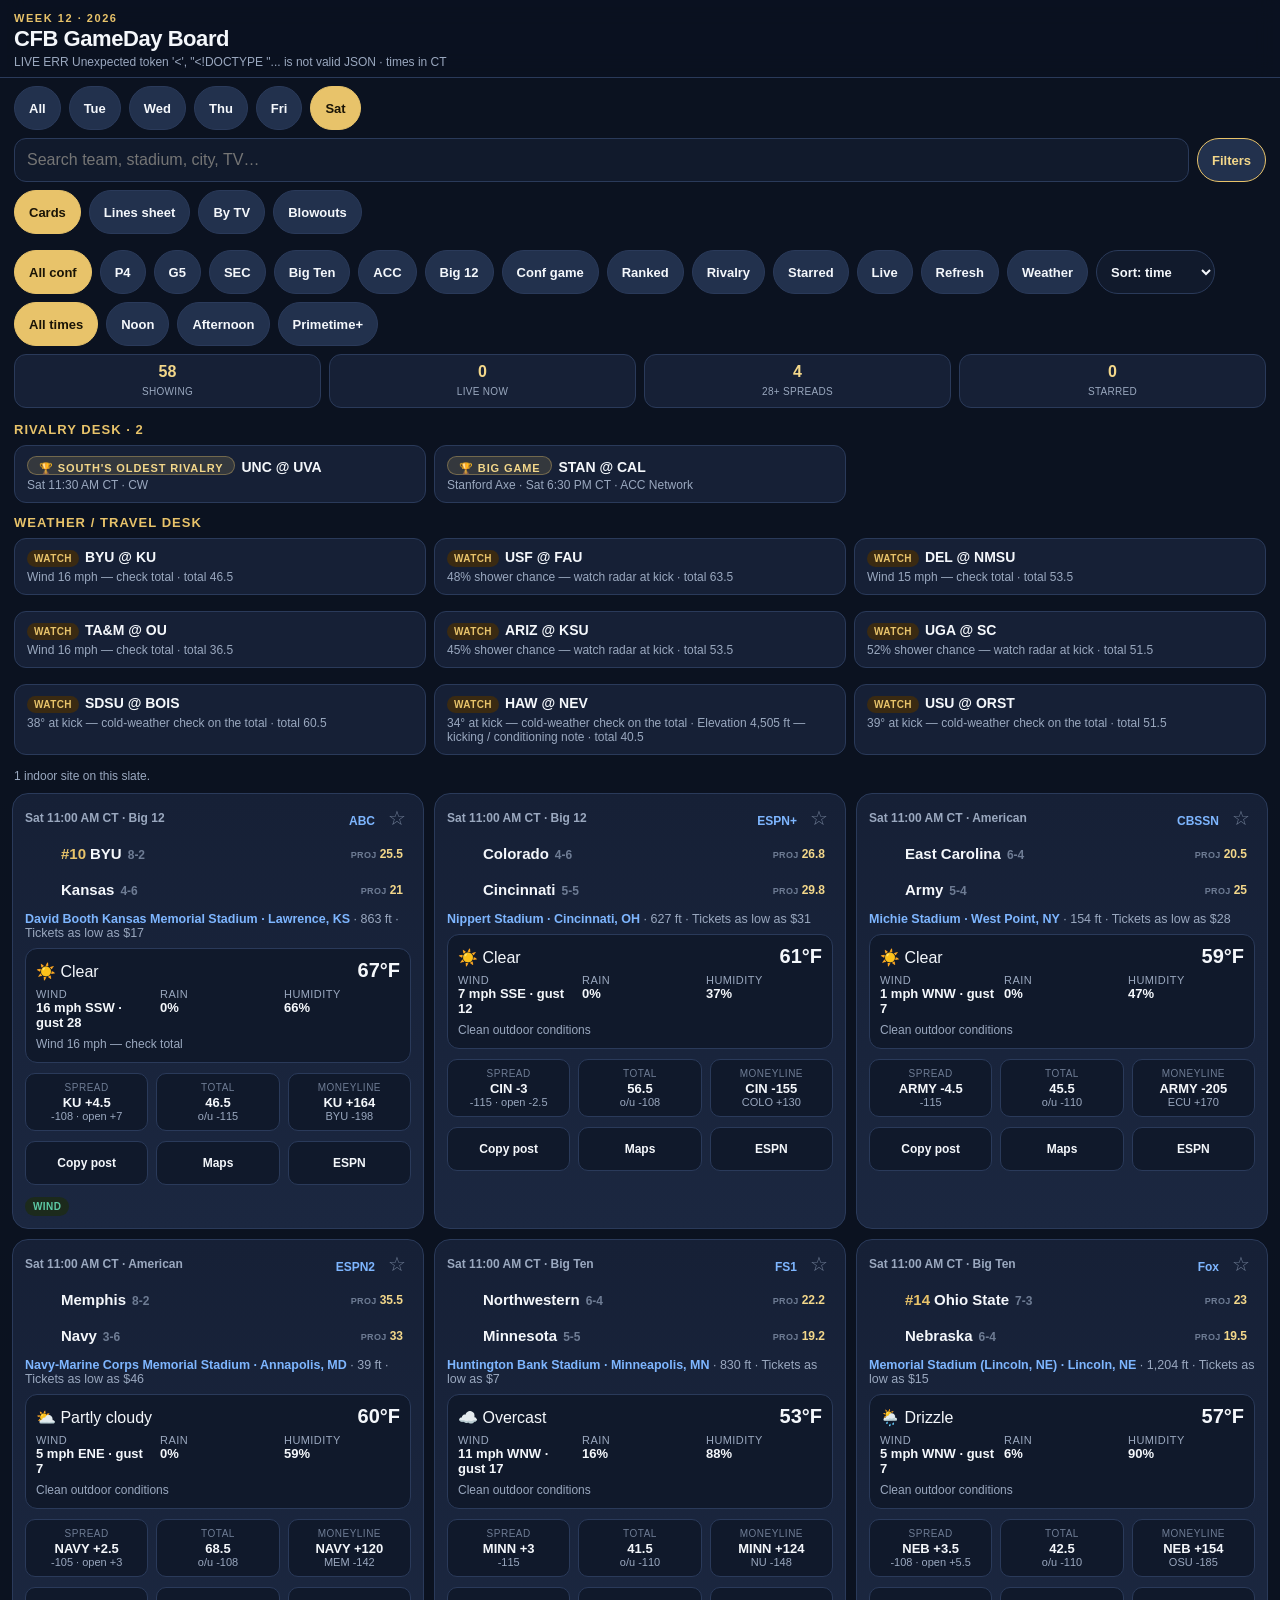
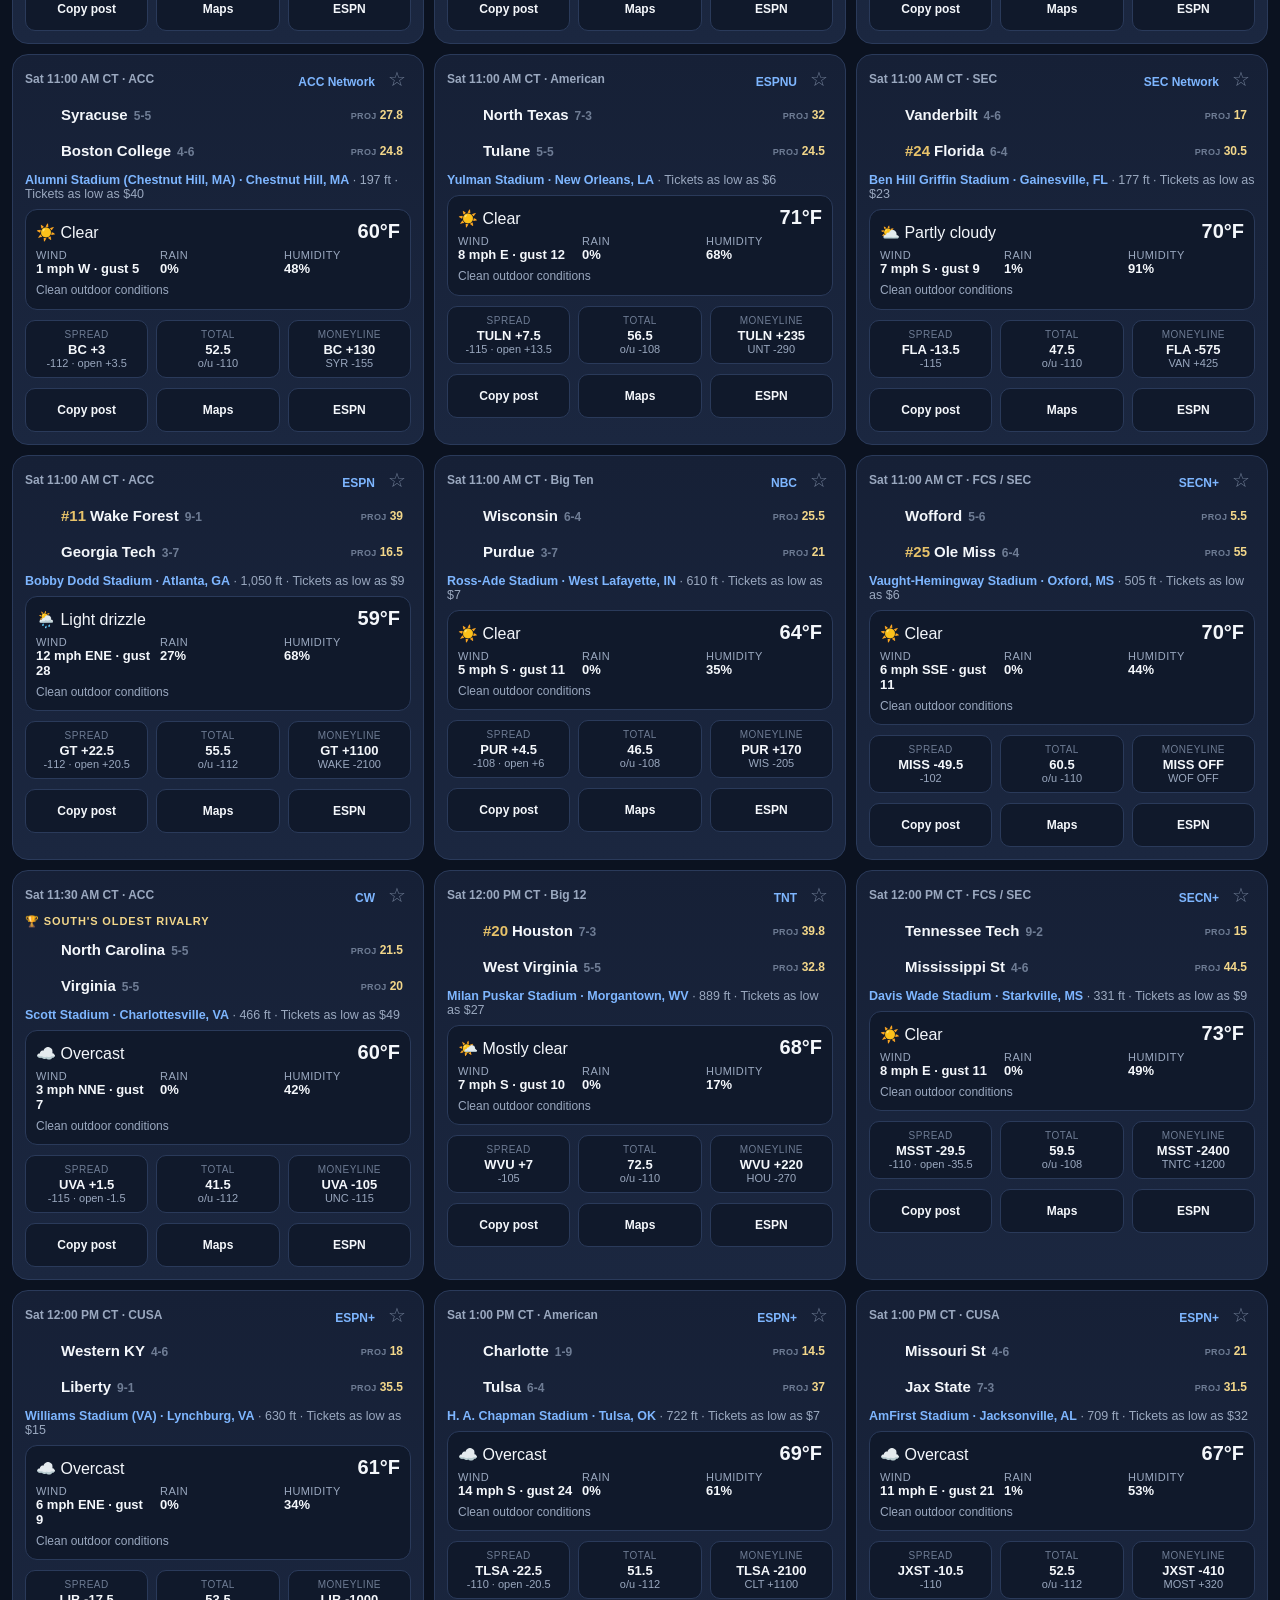
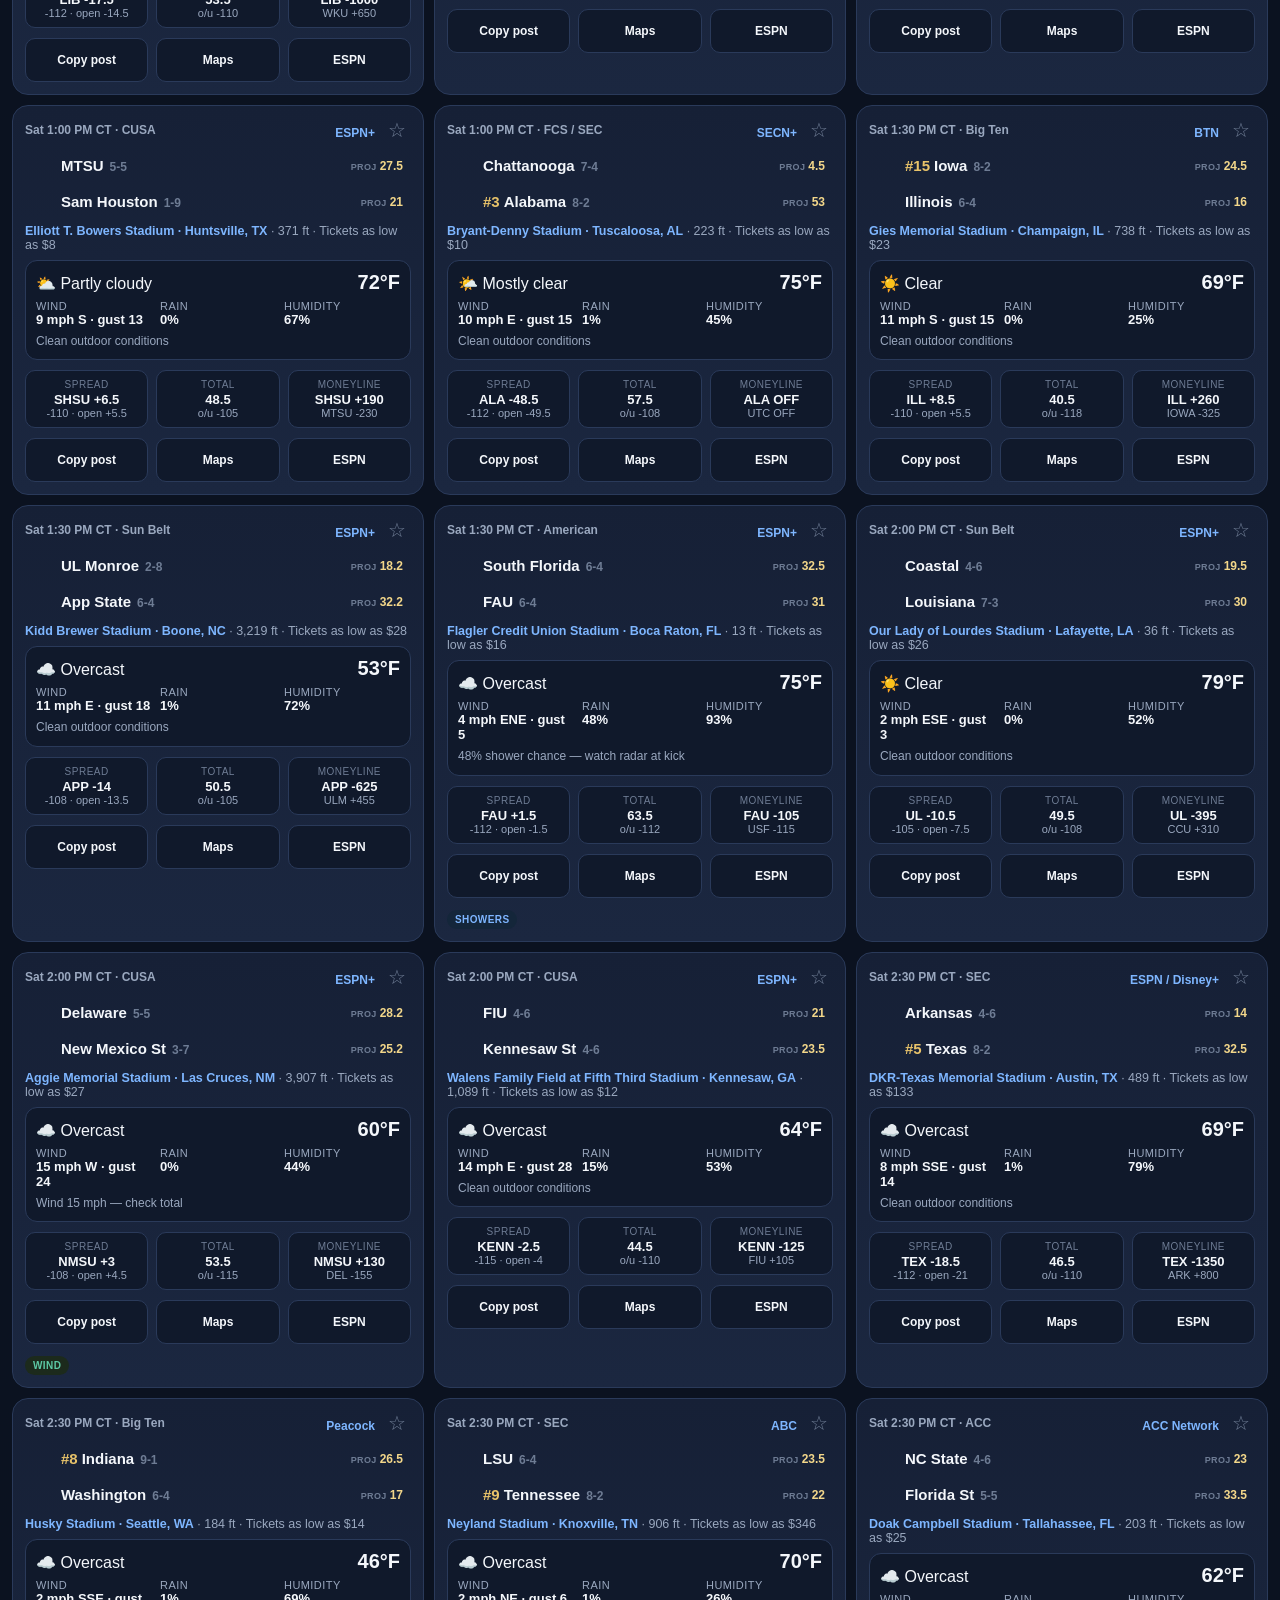
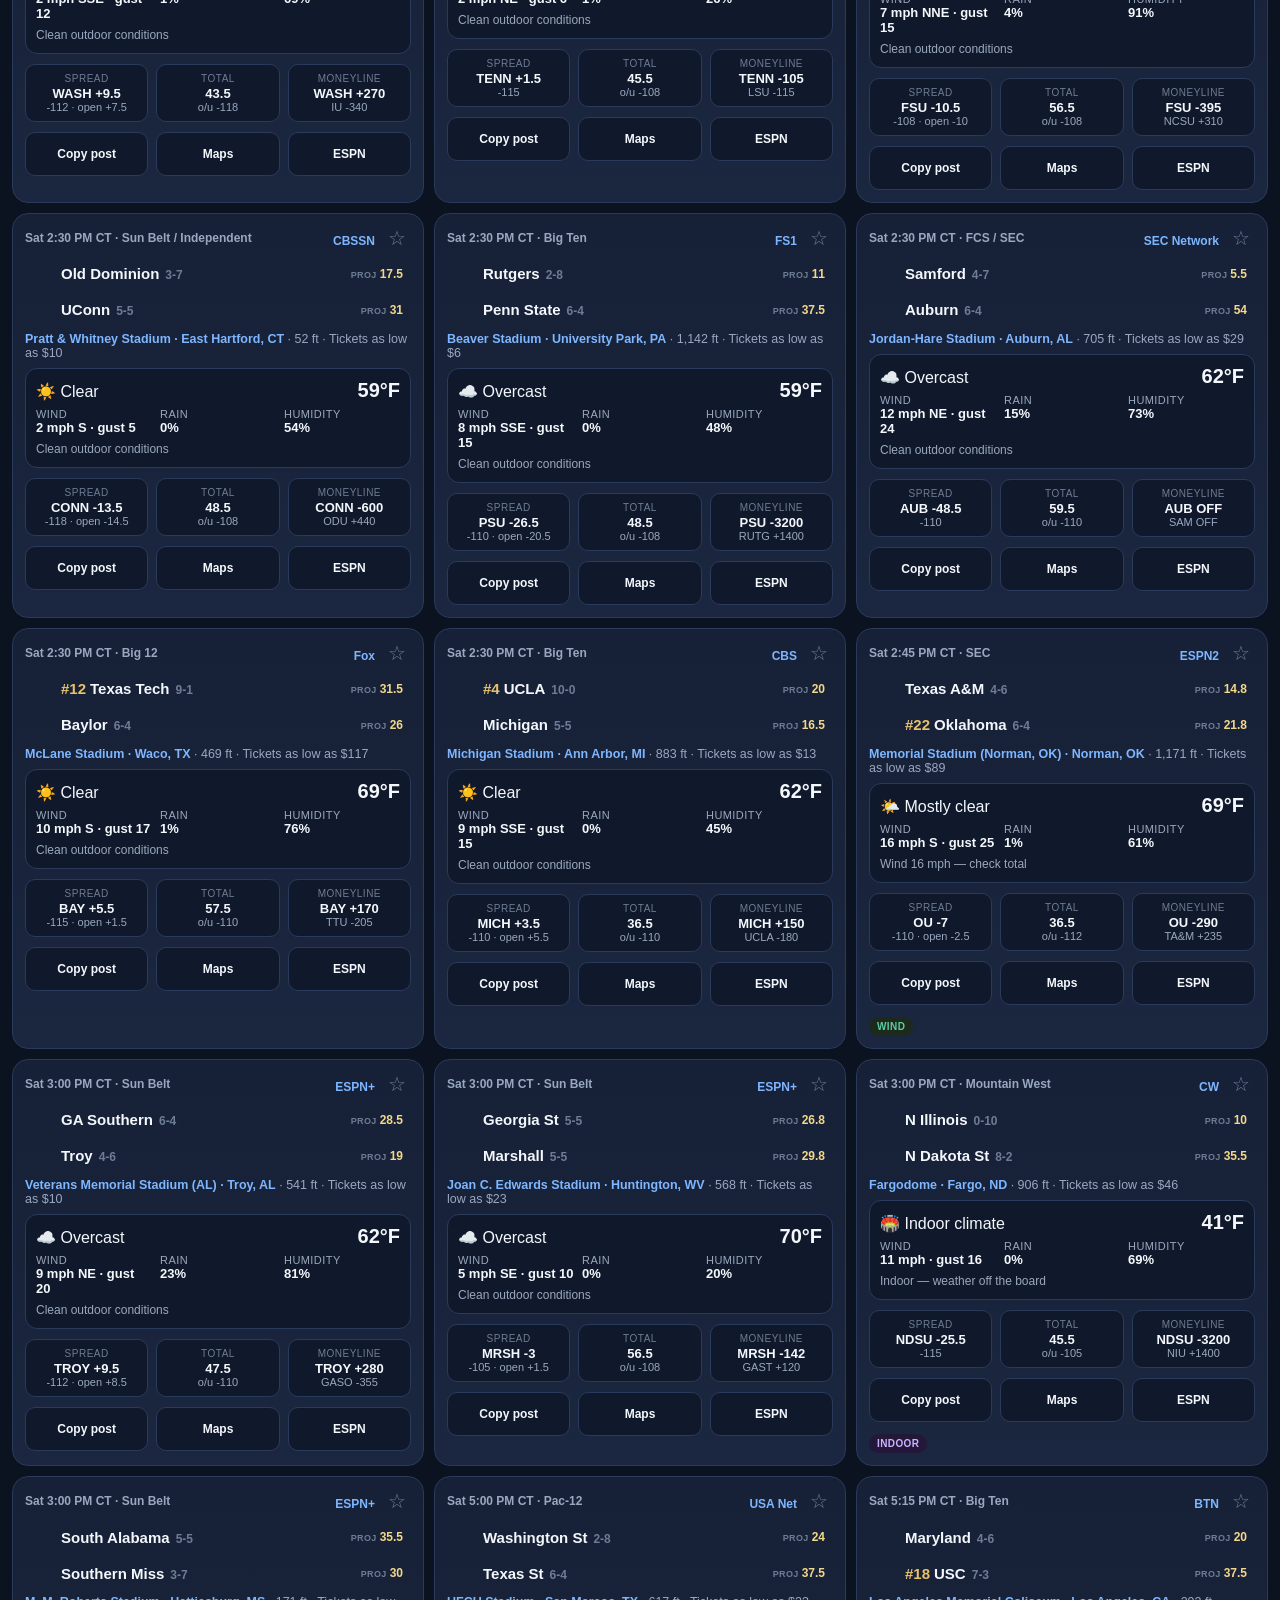
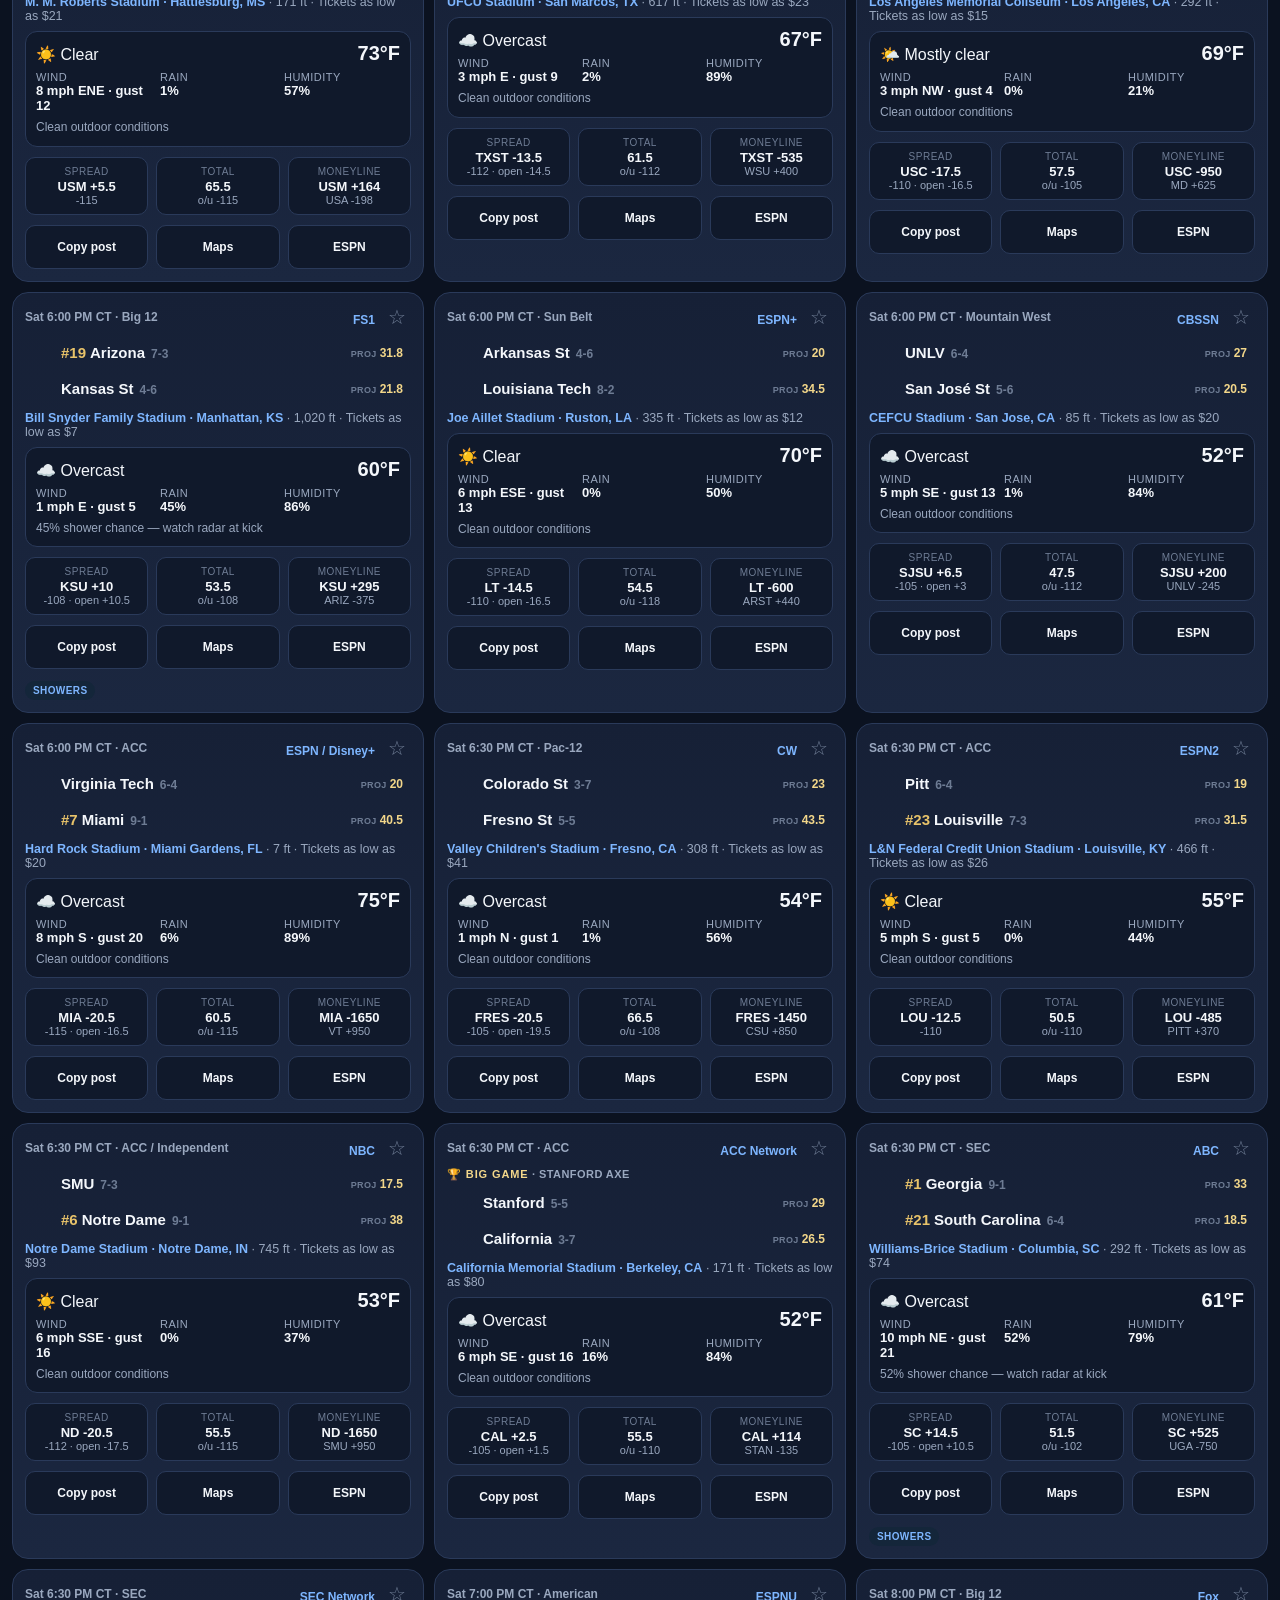
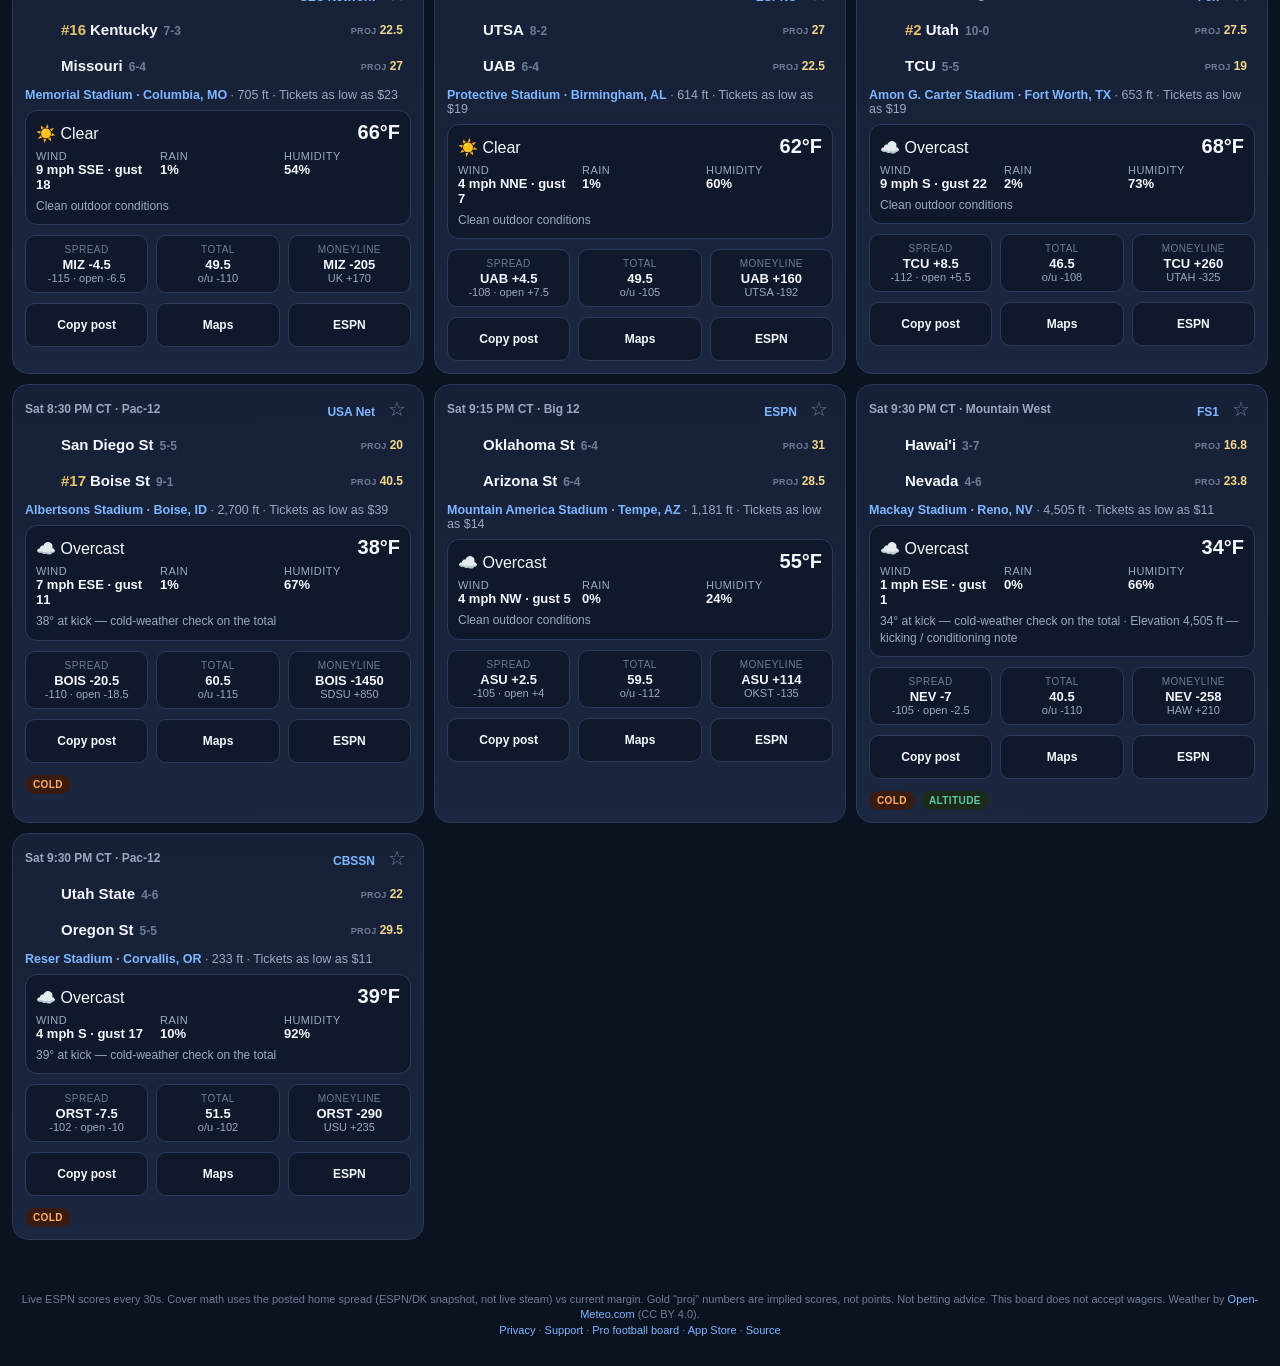
==== commit 7e10bfdc: "Snapshot: Week 12 · 2026 (2026-11-21T16:40Z)" ====
--- a/index.html
+++ b/index.html
@@ -53,7 +53,7 @@
     <div class="a2hs" id="a2hs" hidden><span><b>Add to Home Screen:</b> Share → Add to Home Screen. Opens full-screen like an app.</span><button id="a2hs-x" aria-label="Dismiss">×</button></div>
     <footer>Live ESPN scores every 30s. Cover math uses the posted home spread (ESPN/DK snapshot, not live steam) vs current margin. Gold "proj" numbers are implied scores, not points. Not betting advice. This board does not accept wagers. Weather by <a href="https://open-meteo.com/" rel="noopener">Open-Meteo.com</a> (CC BY 4.0).<br /><a href="/privacy">Privacy</a> · <a href="/support">Support</a> · <a href="/nfl">Pro football board</a> · <a id="store-footer" href="https://apps.apple.com/app/id6809035228" rel="noopener">App Store</a> · <a href="https://github.com/ChristianVerdin/cfb-gameday-board" rel="noopener">Source</a></footer>
   </div>
-  <!-- games:start --><script type="application/ld+json">{"@context":"https://schema.org","@graph":[{"@type":"SportsEvent","@id":"https://cfbgameday.app/#game-401856869","name":"Iowa State Cyclones at UCF Knights","startDate":"2026-11-20T18:00:00-05:00","eventStatus":"https://schema.org/EventScheduled","eventAttendanceMode":"https://schema.org/OfflineEventAttendanceMode","sport":"American Football","url":"https://cfbgameday.app/","image":["https://cfbgameday.app/icons/og.png"],"location":{"@type":"Place","name":"Acrisure Bounce House","address":{"@type":"PostalAddress","addressLocality":"Orlando","addressRegion":"FL","addressCountry":"US"}},"homeTeam":{"@type":"SportsTeam","name":"UCF Knights"},"awayTeam":{"@type":"SportsTeam","name":"Iowa State Cyclones"},"organizer":{"@type":"Organization","name":"NCAA"},"publication":[{"@type":"BroadcastEvent","isLiveBroadcast":true,"startDate":"2026-11-20T18:00:00-05:00","publishedOn":{"@type":"BroadcastService","name":"FS1"}}]},{"@type":"SportsEvent","@id":"https://cfbgameday.app/#game-401866468","name":"Bowling Green Falcons at Toledo Rockets","alternateName":"Battle of I-75","startDate":"2026-11-20T19:30:00-05:00","eventStatus":"https://schema.org/EventScheduled","eventAttendanceMode":"https://schema.org/OfflineEventAttendanceMode","sport":"American Football","url":"https://cfbgameday.app/","image":["https://cfbgameday.app/icons/og.png"],"location":{"@type":"Place","name":"Glass Bowl","address":{"@type":"PostalAddress","addressLocality":"Toledo","addressRegion":"OH","addressCountry":"US"}},"homeTeam":{"@type":"SportsTeam","name":"Toledo Rockets"},"awayTeam":{"@type":"SportsTeam","name":"Bowling Green Falcons"},"organizer":{"@type":"Organization","name":"NCAA"},"publication":[{"@type":"BroadcastEvent","isLiveBroadcast":true,"startDate":"2026-11-20T19:30:00-05:00","publishedOn":{"@type":"BroadcastService","name":"ESPN2"}}]},{"@type":"SportsEvent","@id":"https://cfbgameday.app/#game-401858303","name":"Clemson Tigers at Duke Blue Devils","startDate":"2026-11-20T19:30:00-05:00","eventStatus":"https://schema.org/EventScheduled","eventAttendanceMode":"https://schema.org/OfflineEventAttendanceMode","sport":"American Football","url":"https://cfbgameday.app/","image":["https://cfbgameday.app/icons/og.png"],"location":{"@type":"Place","name":"Wallace Wade Stadium","address":{"@type":"PostalAddress","addressLocality":"Durham","addressRegion":"NC","addressCountry":"US"}},"homeTeam":{"@type":"SportsTeam","name":"Duke Blue Devils"},"awayTeam":{"@type":"SportsTeam","name":"Clemson Tigers"},"organizer":{"@type":"Organization","name":"NCAA"},"publication":[{"@type":"BroadcastEvent","isLiveBroadcast":true,"startDate":"2026-11-20T19:30:00-05:00","publishedOn":{"@type":"BroadcastService","name":"ESPN"}}]},{"@type":"SportsEvent","@id":"https://cfbgameday.app/#game-401858529","name":"Oregon Ducks at Michigan State Spartans","startDate":"2026-11-20T20:00:00-05:00","eventStatus":"https://schema.org/EventScheduled","eventAttendanceMode":"https://schema.org/OfflineEventAttendanceMode","sport":"American Football","url":"https://cfbgameday.app/","image":["https://cfbgameday.app/icons/og.png"],"location":{"@type":"Place","name":"Spartan Stadium","address":{"@type":"PostalAddress","addressLocality":"East Lansing","addressRegion":"MI","addressCountry":"US"}},"homeTeam":{"@type":"SportsTeam","name":"Michigan State Spartans"},"awayTeam":{"@type":"SportsTeam","name":"Oregon Ducks"},"organizer":{"@type":"Organization","name":"NCAA"},"publication":[{"@type":"BroadcastEvent","isLiveBroadcast":true,"startDate":"2026-11-20T20:00:00-05:00","publishedOn":{"@type":"BroadcastService","name":"Fox"}}]},{"@type":"SportsEvent","@id":"https://cfbgameday.app/#game-401864545","name":"UTEP Miners at Air Force Falcons","startDate":"2026-11-20T18:00:00-07:00","eventStatus":"https://schema.org/EventScheduled","eventAttendanceMode":"https://schema.org/OfflineEventAttendanceMode","sport":"American Football","url":"https://cfbgameday.app/","image":["https://cfbgameday.app/icons/og.png"],"location":{"@type":"Place","name":"Falcon Stadium","address":{"@type":"PostalAddress","addressLocality":"USAF Academy","addressRegion":"CO","addressCountry":"US"}},"homeTeam":{"@type":"SportsTeam","name":"Air Force Falcons"},"awayTeam":{"@type":"SportsTeam","name":"UTEP Miners"},"organizer":{"@type":"Organization","name":"NCAA"},"publication":[{"@type":"BroadcastEvent","isLiveBroadcast":true,"startDate":"2026-11-20T18:00:00-07:00","publishedOn":{"@type":"BroadcastService","name":"CW"}}]},{"@type":"SportsEvent","@id":"https://cfbgameday.app/#game-401864542","name":"New Mexico Lobos at Wyoming Cowboys","startDate":"2026-11-20T19:00:00-07:00","eventStatus":"https://schema.org/EventScheduled","eventAttendanceMode":"https://schema.org/OfflineEventAttendanceMode","sport":"American Football","url":"https://cfbgameday.app/","image":["https://cfbgameday.app/icons/og.png"],"location":{"@type":"Place","name":"War Memorial Stadium","address":{"@type":"PostalAddress","addressLocality":"Laramie","addressRegion":"WY","addressCountry":"US"}},"homeTeam":{"@type":"SportsTeam","name":"Wyoming Cowboys"},"awayTeam":{"@type":"SportsTeam","name":"New Mexico Lobos"},"organizer":{"@type":"Organization","name":"NCAA"},"publication":[{"@type":"BroadcastEvent","isLiveBroadcast":true,"startDate":"2026-11-20T19:00:00-07:00","publishedOn":{"@type":"BroadcastService","name":"FS1"}}]},{"@type":"SportsEvent","@id":"https://cfbgameday.app/#game-401856866","name":"BYU Cougars at Kansas Jayhawks","startDate":"2026-11-21T11:00:00-06:00","eventStatus":"https://schema.org/EventScheduled","eventAttendanceMode":"https://schema.org/OfflineEventAttendanceMode","sport":"American Football","url":"https://cfbgameday.app/","image":["https://cfbgameday.app/icons/og.png"],"location":{"@type":"Place","name":"David Booth Kansas Memorial Stadium","address":{"@type":"PostalAddress","addressLocality":"Lawrence","addressRegion":"KS","addressCountry":"US"}},"homeTeam":{"@type":"SportsTeam","name":"Kansas Jayhawks"},"awayTeam":{"@type":"SportsTeam","name":"BYU Cougars"},"organizer":{"@type":"Organization","name":"NCAA"},"publication":[{"@type":"BroadcastEvent","isLiveBroadcast":true,"startDate":"2026-11-21T11:00:00-06:00","publishedOn":{"@type":"BroadcastService","name":"ABC"}}]},{"@type":"SportsEvent","@id":"https://cfbgameday.app/#game-401856867","name":"Colorado Buffaloes at Cincinnati Bearcats","startDate":"2026-11-21T12:00:00-05:00","eventStatus":"https://schema.org/EventScheduled","eventAttendanceMode":"https://schema.org/OfflineEventAttendanceMode","sport":"American Football","url":"https://cfbgameday.app/","image":["https://cfbgameday.app/icons/og.png"],"location":{"@type":"Place","name":"Nippert Stadium","address":{"@type":"PostalAddress","addressLocality":"Cincinnati","addressRegion":"OH","addressCountry":"US"}},"homeTeam":{"@type":"SportsTeam","name":"Cincinnati Bearcats"},"awayTeam":{"@type":"SportsTeam","name":"Colorado Buffaloes"},"organizer":{"@type":"Organization","name":"NCAA"},"publication":[{"@type":"BroadcastEvent","isLiveBroadcast":true,"startDate":"2026-11-21T12:00:00-05:00","publishedOn":{"@type":"BroadcastService","name":"ESPN+"}}]},{"@type":"SportsEvent","@id":"https://cfbgameday.app/#game-401862831","name":"East Carolina Pirates at Army Black Knights","startDate":"2026-11-21T12:00:00-05:00","eventStatus":"https://schema.org/EventScheduled","eventAttendanceMode":"https://schema.org/OfflineEventAttendanceMode","sport":"American Football","url":"https://cfbgameday.app/","image":["https://cfbgameday.app/icons/og.png"],"location":{"@type":"Place","name":"Michie Stadium","address":{"@type":"PostalAddress","addressLocality":"West Point","addressRegion":"NY","addressCountry":"US"}},"homeTeam":{"@type":"SportsTeam","name":"Army Black Knights"},"awayTeam":{"@type":"SportsTeam","name":"East Carolina Pirates"},"organizer":{"@type":"Organization","name":"NCAA"},"publication":[{"@type":"BroadcastEvent","isLiveBroadcast":true,"startDate":"2026-11-21T12:00:00-05:00","publishedOn":{"@type":"BroadcastService","name":"CBSSN"}}]},{"@type":"SportsEvent","@id":"https://cfbgameday.app/#game-401862834","name":"Memphis Tigers at Navy Midshipmen","startDate":"2026-11-21T12:00:00-05:00","eventStatus":"https://schema.org/EventScheduled","eventAttendanceMode":"https://schema.org/OfflineEventAttendanceMode","sport":"American Football","url":"https://cfbgameday.app/","image":["https://cfbgameday.app/icons/og.png"],"location":{"@type":"Place","name":"Navy-Marine Corps Memorial Stadium","address":{"@type":"PostalAddress","addressLocality":"Annapolis","addressRegion":"MD","addressCountry":"US"}},"homeTeam":{"@type":"SportsTeam","name":"Navy Midshipmen"},"awayTeam":{"@type":"SportsTeam","name":"Memphis Tigers"},"organizer":{"@type":"Organization","name":"NCAA"},"publication":[{"@type":"BroadcastEvent","isLiveBroadcast":true,"startDate":"2026-11-21T12:00:00-05:00","publishedOn":{"@type":"BroadcastService","name":"ESPN2"}}]},{"@type":"SportsEvent","@id":"https://cfbgameday.app/#game-401858530","name":"Northwestern Wildcats at Minnesota Golden Gophers","startDate":"2026-11-21T11:00:00-06:00","eventStatus":"https://schema.org/EventScheduled","eventAttendanceMode":"https://schema.org/OfflineEventAttendanceMode","sport":"American Football","url":"https://cfbgameday.app/","image":["https://cfbgameday.app/icons/og.png"],"location":{"@type":"Place","name":"Huntington Bank Stadium","address":{"@type":"PostalAddress","addressLocality":"Minneapolis","addressRegion":"MN","addressCountry":"US"}},"homeTeam":{"@type":"SportsTeam","name":"Minnesota Golden Gophers"},"awayTeam":{"@type":"SportsTeam","name":"Northwestern Wildcats"},"organizer":{"@type":"Organization","name":"NCAA"},"publication":[{"@type":"BroadcastEvent","isLiveBroadcast":true,"startDate":"2026-11-21T11:00:00-06:00","publishedOn":{"@type":"BroadcastService","name":"FS1"}}]},{"@type":"SportsEvent","@id":"https://cfbgameday.app/#game-401858531","name":"Ohio State Buckeyes at Nebraska Cornhuskers","startDate":"2026-11-21T11:00:00-06:00","eventStatus":"https://schema.org/EventScheduled","eventAttendanceMode":"https://schema.org/OfflineEventAttendanceMode","sport":"American Football","url":"https://cfbgameday.app/","image":["https://cfbgameday.app/icons/og.png"],"location":{"@type":"Place","name":"Memorial Stadium (Lincoln, NE)","address":{"@type":"PostalAddress","addressLocality":"Lincoln","addressRegion":"NE","addressCountry":"US"}},"homeTeam":{"@type":"SportsTeam","name":"Nebraska Cornhuskers"},"awayTeam":{"@type":"SportsTeam","name":"Ohio State Buckeyes"},"organizer":{"@type":"Organization","name":"NCAA"},"publication":[{"@type":"BroadcastEvent","isLiveBroadcast":true,"startDate":"2026-11-21T11:00:00-06:00","publishedOn":{"@type":"BroadcastService","name":"Fox"}}]},{"@type":"SportsEvent","@id":"https://cfbgameday.app/#game-401858309","name":"Syracuse Orange at Boston College Eagles","startDate":"2026-11-21T12:00:00-05:00","eventStatus":"https://schema.org/EventScheduled","eventAttendanceMode":"https://schema.org/OfflineEventAttendanceMode","sport":"American Football","url":"https://cfbgameday.app/","image":["https://cfbgameday.app/icons/og.png"],"location":{"@type":"Place","name":"Alumni Stadium (Chestnut Hill, MA)","address":{"@type":"PostalAddress","addressLocality":"Chestnut Hill","addressRegion":"MA","addressCountry":"US"}},"homeTeam":{"@type":"SportsTeam","name":"Boston College Eagles"},"awayTeam":{"@type":"SportsTeam","name":"Syracuse Orange"},"organizer":{"@type":"Organization","name":"NCAA"},"publication":[{"@type":"BroadcastEvent","isLiveBroadcast":true,"startDate":"2026-11-21T12:00:00-05:00","publishedOn":{"@type":"BroadcastService","name":"ACC Network"}}]},{"@type":"SportsEvent","@id":"https://cfbgameday.app/#game-401862835","name":"North Texas Mean Green at Tulane Green Wave","startDate":"2026-11-21T11:00:00-06:00","eventStatus":"https://schema.org/EventScheduled","eventAttendanceMode":"https://schema.org/OfflineEventAttendanceMode","sport":"American Football","url":"https://cfbgameday.app/","image":["https://cfbgameday.app/icons/og.png"],"location":{"@type":"Place","name":"Yulman Stadium","address":{"@type":"PostalAddress","addressLocality":"New Orleans","addressRegion":"LA","addressCountry":"US"}},"homeTeam":{"@type":"SportsTeam","name":"Tulane Green Wave"},"awayTeam":{"@type":"SportsTeam","name":"North Texas Mean Green"},"organizer":{"@type":"Organization","name":"NCAA"},"publication":[{"@type":"BroadcastEvent","isLiveBroadcast":true,"startDate":"2026-11-21T11:00:00-06:00","publishedOn":{"@type":"BroadcastService","name":"ESPNU"}}]},{"@type":"SportsEvent","@id":"https://cfbgameday.app/#game-401856748","name":"Vanderbilt Commodores at Florida Gators","startDate":"2026-11-21T12:00:00-05:00","eventStatus":"https://schema.org/EventScheduled","eventAttendanceMode":"https://schema.org/OfflineEventAttendanceMode","sport":"American Football","url":"https://cfbgameday.app/","image":["https://cfbgameday.app/icons/og.png"],"location":{"@type":"Place","name":"Ben Hill Griffin Stadium","address":{"@type":"PostalAddress","addressLocality":"Gainesville","addressRegion":"FL","addressCountry":"US"}},"homeTeam":{"@type":"SportsTeam","name":"Florida Gators"},"awayTeam":{"@type":"SportsTeam","name":"Vanderbilt Commodores"},"organizer":{"@type":"Organization","name":"NCAA"},"publication":[{"@type":"BroadcastEvent","isLiveBroadcast":true,"startDate":"2026-11-21T12:00:00-05:00","publishedOn":{"@type":"BroadcastService","name":"SEC Network"}}]},{"@type":"SportsEvent","@id":"https://cfbgameday.app/#game-401858310","name":"Wake Forest Demon Deacons at Georgia Tech Yellow Jackets","startDate":"2026-11-21T12:00:00-05:00","eventStatus":"https://schema.org/EventScheduled","eventAttendanceMode":"https://schema.org/OfflineEventAttendanceMode","sport":"American Football","url":"https://cfbgameday.app/","image":["https://cfbgameday.app/icons/og.png"],"location":{"@type":"Place","name":"Bobby Dodd Stadium","address":{"@type":"PostalAddress","addressLocality":"Atlanta","addressRegion":"GA","addressCountry":"US"}},"homeTeam":{"@type":"SportsTeam","name":"Georgia Tech Yellow Jackets"},"awayTeam":{"@type":"SportsTeam","name":"Wake Forest Demon Deacons"},"organizer":{"@type":"Organization","name":"NCAA"},"publication":[{"@type":"BroadcastEvent","isLiveBroadcast":true,"startDate":"2026-11-21T12:00:00-05:00","publishedOn":{"@type":"BroadcastService","name":"ESPN"}}]},{"@type":"SportsEvent","@id":"https://cfbgameday.app/#game-401858533","name":"Wisconsin Badgers at Purdue Boilermakers","startDate":"2026-11-21T12:00:00-05:00","eventStatus":"https://schema.org/EventScheduled","eventAttendanceMode":"https://schema.org/OfflineEventAttendanceMode","sport":"American Football","url":"https://cfbgameday.app/","image":["https://cfbgameday.app/icons/og.png"],"location":{"@type":"Place","name":"Ross-Ade Stadium","address":{"@type":"PostalAddress","addressLocality":"West Lafayette","addressRegion":"IN","addressCountry":"US"}},"homeTeam":{"@type":"SportsTeam","name":"Purdue Boilermakers"},"awayTeam":{"@type":"SportsTeam","name":"Wisconsin Badgers"},"organizer":{"@type":"Organization","name":"NCAA"},"publication":[{"@type":"BroadcastEvent","isLiveBroadcast":true,"startDate":"2026-11-21T12:00:00-05:00","publishedOn":{"@type":"BroadcastService","name":"NBC"}}]},{"@type":"SportsEvent","@id":"https://cfbgameday.app/#game-401856749","name":"Wofford Terriers at Ole Miss Rebels","startDate":"2026-11-21T11:00:00-06:00","eventStatus":"https://schema.org/EventScheduled","eventAttendanceMode":"https://schema.org/OfflineEventAttendanceMode","sport":"American Football","url":"https://cfbgameday.app/","image":["https://cfbgameday.app/icons/og.png"],"location":{"@type":"Place","name":"Vaught-Hemingway Stadium","address":{"@type":"PostalAddress","addressLocality":"Oxford","addressRegion":"MS","addressCountry":"US"}},"homeTeam":{"@type":"SportsTeam","name":"Ole Miss Rebels"},"awayTeam":{"@type":"SportsTeam","name":"Wofford Terriers"},"organizer":{"@type":"Organization","name":"NCAA"},"publication":[{"@type":"BroadcastEvent","isLiveBroadcast":true,"startDate":"2026-11-21T11:00:00-06:00","publishedOn":{"@type":"BroadcastService","name":"SECN+"}}]},{"@type":"SportsEvent","@id":"https://cfbgameday.app/#game-401858305","name":"North Carolina Tar Heels at Virginia Cavaliers","alternateName":"South's Oldest Rivalry","startDate":"2026-11-21T12:30:00-05:00","eventStatus":"https://schema.org/EventScheduled","eventAttendanceMode":"https://schema.org/OfflineEventAttendanceMode","sport":"American Football","url":"https://cfbgameday.app/","image":["https://cfbgameday.app/icons/og.png"],"location":{"@type":"Place","name":"Scott Stadium","address":{"@type":"PostalAddress","addressLocality":"Charlottesville","addressRegion":"VA","addressCountry":"US"}},"homeTeam":{"@type":"SportsTeam","name":"Virginia Cavaliers"},"awayTeam":{"@type":"SportsTeam","name":"North Carolina Tar Heels"},"organizer":{"@type":"Organization","name":"NCAA"},"publication":[{"@type":"BroadcastEvent","isLiveBroadcast":true,"startDate":"2026-11-21T12:30:00-05:00","publishedOn":{"@type":"BroadcastService","name":"CW"}}]},{"@type":"SportsEvent","@id":"https://cfbgameday.app/#game-401856868","name":"Houston Cougars at West Virginia Mountaineers","startDate":"2026-11-21T13:00:00-05:00","eventStatus":"https://schema.org/EventScheduled","eventAttendanceMode":"https://schema.org/OfflineEventAttendanceMode","sport":"American Football","url":"https://cfbgameday.app/","image":["https://cfbgameday.app/icons/og.png"],"location":{"@type":"Place","name":"Milan Puskar Stadium","address":{"@type":"PostalAddress","addressLocality":"Morgantown","addressRegion":"WV","addressCountry":"US"}},"homeTeam":{"@type":"SportsTeam","name":"West Virginia Mountaineers"},"awayTeam":{"@type":"SportsTeam","name":"Houston Cougars"},"organizer":{"@type":"Organization","name":"NCAA"},"publication":[{"@type":"BroadcastEvent","isLiveBroadcast":true,"startDate":"2026-11-21T13:00:00-05:00","publishedOn":{"@type":"BroadcastService","name":"TNT"}}]},{"@type":"SportsEvent","@id":"https://cfbgameday.app/#game-401856750","name":"Tennessee Tech Golden Eagles at Mississippi State Bulldogs","startDate":"2026-11-21T12:00:00-06:00","eventStatus":"https://schema.org/EventScheduled","eventAttendanceMode":"https://schema.org/OfflineEventAttendanceMode","sport":"American Football","url":"https://cfbgameday.app/","image":["https://cfbgameday.app/icons/og.png"],"location":{"@type":"Place","name":"Davis Wade Stadium","address":{"@type":"PostalAddress","addressLocality":"Starkville","addressRegion":"MS","addressCountry":"US"}},"homeTeam":{"@type":"SportsTeam","name":"Mississippi State Bulldogs"},"awayTeam":{"@type":"SportsTeam","name":"Tennessee Tech Golden Eagles"},"organizer":{"@type":"Organization","name":"NCAA"},"publication":[{"@type":"BroadcastEvent","isLiveBroadcast":true,"startDate":"2026-11-21T12:00:00-06:00","publishedOn":{"@type":"BroadcastService","name":"SECN+"}}]},{"@type":"SportsEvent","@id":"https://cfbgameday.app/#game-401871080","name":"Western Kentucky Hilltoppers at Liberty Flames","startDate":"2026-11-21T13:00:00-05:00","eventStatus":"https://schema.org/EventScheduled","eventAttendanceMode":"https://schema.org/OfflineEventAttendanceMode","sport":"American Football","url":"https://cfbgameday.app/","image":["https://cfbgameday.app/icons/og.png"],"location":{"@type":"Place","name":"Williams Stadium (VA)","address":{"@type":"PostalAddress","addressLocality":"Lynchburg","addressRegion":"VA","addressCountry":"US"}},"homeTeam":{"@type":"SportsTeam","name":"Liberty Flames"},"awayTeam":{"@type":"SportsTeam","name":"Western Kentucky Hilltoppers"},"organizer":{"@type":"Organization","name":"NCAA"},"publication":[{"@type":"BroadcastEvent","isLiveBroadcast":true,"startDate":"2026-11-21T13:00:00-05:00","publishedOn":{"@type":"BroadcastService","name":"ESPN+"}}]},{"@type":"SportsEvent","@id":"https://cfbgameday.app/#game-401862832","name":"Charlotte 49ers at Tulsa Golden Hurricane","startDate":"2026-11-21T13:00:00-06:00","eventStatus":"https://schema.org/EventScheduled","eventAttendanceMode":"https://schema.org/OfflineEventAttendanceMode","sport":"American Football","url":"https://cfbgameday.app/","image":["https://cfbgameday.app/icons/og.png"],"location":{"@type":"Place","name":"H. A. Chapman Stadium","address":{"@type":"PostalAddress","addressLocality":"Tulsa","addressRegion":"OK","addressCountry":"US"}},"homeTeam":{"@type":"SportsTeam","name":"Tulsa Golden Hurricane"},"awayTeam":{"@type":"SportsTeam","name":"Charlotte 49ers"},"organizer":{"@type":"Organization","name":"NCAA"},"publication":[{"@type":"BroadcastEvent","isLiveBroadcast":true,"startDate":"2026-11-21T13:00:00-06:00","publishedOn":{"@type":"BroadcastService","name":"ESPN+"}}]},{"@type":"SportsEvent","@id":"https://cfbgameday.app/#game-401871079","name":"Missouri State Bears at Jacksonville State Gamecocks","startDate":"2026-11-21T13:00:00-06:00","eventStatus":"https://schema.org/EventScheduled","eventAttendanceMode":"https://schema.org/OfflineEventAttendanceMode","sport":"American Football","url":"https://cfbgameday.app/","image":["https://cfbgameday.app/icons/og.png"],"location":{"@type":"Place","name":"AmFirst Stadium","address":{"@type":"PostalAddress","addressLocality":"Jacksonville","addressRegion":"AL","addressCountry":"US"}},"homeTeam":{"@type":"SportsTeam","name":"Jacksonville State Gamecocks"},"awayTeam":{"@type":"SportsTeam","name":"Missouri State Bears"},"organizer":{"@type":"Organization","name":"NCAA"},"publication":[{"@type":"BroadcastEvent","isLiveBroadcast":true,"startDate":"2026-11-21T13:00:00-06:00","publishedOn":{"@type":"BroadcastService","name":"ESPN+"}}]},{"@type":"SportsEvent","@id":"https://cfbgameday.app/#game-401871081","name":"Middle Tennessee Blue Raiders at Sam Houston Bearkats","startDate":"2026-11-21T13:00:00-06:00","eventStatus":"https://schema.org/EventScheduled","eventAttendanceMode":"https://schema.org/OfflineEventAttendanceMode","sport":"American Football","url":"https://cfbgameday.app/","image":["https://cfbgameday.app/icons/og.png"],"location":{"@type":"Place","name":"Elliott T. Bowers Stadium","address":{"@type":"PostalAddress","addressLocality":"Huntsville","addressRegion":"TX","addressCountry":"US"}},"homeTeam":{"@type":"SportsTeam","name":"Sam Houston Bearkats"},"awayTeam":{"@type":"SportsTeam","name":"Middle Tennessee Blue Raiders"},"organizer":{"@type":"Organization","name":"NCAA"},"publication":[{"@type":"BroadcastEvent","isLiveBroadcast":true,"startDate":"2026-11-21T13:00:00-06:00","publishedOn":{"@type":"BroadcastService","name":"ESPN+"}}]},{"@type":"SportsEvent","@id":"https://cfbgameday.app/#game-401856746","name":"Chattanooga Mocs at Alabama Crimson Tide","startDate":"2026-11-21T13:00:00-06:00","eventStatus":"https://schema.org/EventScheduled","eventAttendanceMode":"https://schema.org/OfflineEventAttendanceMode","sport":"American Football","url":"https://cfbgameday.app/","image":["https://cfbgameday.app/icons/og.png"],"location":{"@type":"Place","name":"Bryant-Denny Stadium","address":{"@type":"PostalAddress","addressLocality":"Tuscaloosa","addressRegion":"AL","addressCountry":"US"}},"homeTeam":{"@type":"SportsTeam","name":"Alabama Crimson Tide"},"awayTeam":{"@type":"SportsTeam","name":"Chattanooga Mocs"},"organizer":{"@type":"Organization","name":"NCAA"},"publication":[{"@type":"BroadcastEvent","isLiveBroadcast":true,"startDate":"2026-11-21T13:00:00-06:00","publishedOn":{"@type":"BroadcastService","name":"SECN+"}}]},{"@type":"SportsEvent","@id":"https://cfbgameday.app/#game-401858527","name":"Iowa Hawkeyes at Illinois Fighting Illini","startDate":"2026-11-21T13:30:00-06:00","eventStatus":"https://schema.org/EventScheduled","eventAttendanceMode":"https://schema.org/OfflineEventAttendanceMode","sport":"American Football","url":"https://cfbgameday.app/","image":["https://cfbgameday.app/icons/og.png"],"location":{"@type":"Place","name":"Gies Memorial Stadium","address":{"@type":"PostalAddress","addressLocality":"Champaign","addressRegion":"IL","addressCountry":"US"}},"homeTeam":{"@type":"SportsTeam","name":"Illinois Fighting Illini"},"awayTeam":{"@type":"SportsTeam","name":"Iowa Hawkeyes"},"organizer":{"@type":"Organization","name":"NCAA"},"publication":[{"@type":"BroadcastEvent","isLiveBroadcast":true,"startDate":"2026-11-21T13:30:00-06:00","publishedOn":{"@type":"BroadcastService","name":"BTN"}}]},{"@type":"SportsEvent","@id":"https://cfbgameday.app/#game-401869929","name":"UL Monroe Warhawks at App State Mountaineers","startDate":"2026-11-21T14:30:00-05:00","eventStatus":"https://schema.org/EventScheduled","eventAttendanceMode":"https://schema.org/OfflineEventAttendanceMode","sport":"American Football","url":"https://cfbgameday.app/","image":["https://cfbgameday.app/icons/og.png"],"location":{"@type":"Place","name":"Kidd Brewer Stadium","address":{"@type":"PostalAddress","addressLocality":"Boone","addressRegion":"NC","addressCountry":"US"}},"homeTeam":{"@type":"SportsTeam","name":"App State Mountaineers"},"awayTeam":{"@type":"SportsTeam","name":"UL Monroe Warhawks"},"organizer":{"@type":"Organization","name":"NCAA"},"publication":[{"@type":"BroadcastEvent","isLiveBroadcast":true,"startDate":"2026-11-21T14:30:00-05:00","publishedOn":{"@type":"BroadcastService","name":"ESPN+"}}]},{"@type":"SportsEvent","@id":"https://cfbgameday.app/#game-401862833","name":"South Florida Bulls at Florida Atlantic Owls","startDate":"2026-11-21T14:30:00-05:00","eventStatus":"https://schema.org/EventScheduled","eventAttendanceMode":"https://schema.org/OfflineEventAttendanceMode","sport":"American Football","url":"https://cfbgameday.app/","image":["https://cfbgameday.app/icons/og.png"],"location":{"@type":"Place","name":"Flagler Credit Union Stadium","address":{"@type":"PostalAddress","addressLocality":"Boca Raton","addressRegion":"FL","addressCountry":"US"}},"homeTeam":{"@type":"SportsTeam","name":"Florida Atlantic Owls"},"awayTeam":{"@type":"SportsTeam","name":"South Florida Bulls"},"organizer":{"@type":"Organization","name":"NCAA"},"publication":[{"@type":"BroadcastEvent","isLiveBroadcast":true,"startDate":"2026-11-21T14:30:00-05:00","publishedOn":{"@type":"BroadcastService","name":"ESPN+"}}]},{"@type":"SportsEvent","@id":"https://cfbgameday.app/#game-401869946","name":"Coastal Carolina Chanticleers at Louisiana Ragin' Cajuns","startDate":"2026-11-21T14:00:00-06:00","eventStatus":"https://schema.org/EventScheduled","eventAttendanceMode":"https://schema.org/OfflineEventAttendanceMode","sport":"American Football","url":"https://cfbgameday.app/","image":["https://cfbgameday.app/icons/og.png"],"location":{"@type":"Place","name":"Our Lady of Lourdes Stadium","address":{"@type":"PostalAddress","addressLocality":"Lafayette","addressRegion":"LA","addressCountry":"US"}},"homeTeam":{"@type":"SportsTeam","name":"Louisiana Ragin' Cajuns"},"awayTeam":{"@type":"SportsTeam","name":"Coastal Carolina Chanticleers"},"organizer":{"@type":"Organization","name":"NCAA"},"publication":[{"@type":"BroadcastEvent","isLiveBroadcast":true,"startDate":"2026-11-21T14:00:00-06:00","publishedOn":{"@type":"BroadcastService","name":"ESPN+"}}]},{"@type":"SportsEvent","@id":"https://cfbgameday.app/#game-401871077","name":"Delaware Blue Hens at New Mexico State Aggies","startDate":"2026-11-21T13:00:00-07:00","eventStatus":"https://schema.org/EventScheduled","eventAttendanceMode":"https://schema.org/OfflineEventAttendanceMode","sport":"American Football","url":"https://cfbgameday.app/","image":["https://cfbgameday.app/icons/og.png"],"location":{"@type":"Place","name":"Aggie Memorial Stadium","address":{"@type":"PostalAddress","addressLocality":"Las Cruces","addressRegion":"NM","addressCountry":"US"}},"homeTeam":{"@type":"SportsTeam","name":"New Mexico State Aggies"},"awayTeam":{"@type":"SportsTeam","name":"Delaware Blue Hens"},"organizer":{"@type":"Organization","name":"NCAA"},"publication":[{"@type":"BroadcastEvent","isLiveBroadcast":true,"startDate":"2026-11-21T13:00:00-07:00","publishedOn":{"@type":"BroadcastService","name":"ESPN+"}}]},{"@type":"SportsEvent","@id":"https://cfbgameday.app/#game-401871078","name":"Florida International Panthers at Kennesaw State Owls","startDate":"2026-11-21T15:00:00-05:00","eventStatus":"https://schema.org/EventScheduled","eventAttendanceMode":"https://schema.org/OfflineEventAttendanceMode","sport":"American Football","url":"https://cfbgameday.app/","image":["https://cfbgameday.app/icons/og.png"],"location":{"@type":"Place","name":"Walens Family Field at Fifth Third Stadium","address":{"@type":"PostalAddress","addressLocality":"Kennesaw","addressRegion":"GA","addressCountry":"US"}},"homeTeam":{"@type":"SportsTeam","name":"Kennesaw State Owls"},"awayTeam":{"@type":"SportsTeam","name":"Florida International Panthers"},"organizer":{"@type":"Organization","name":"NCAA"},"publication":[{"@type":"BroadcastEvent","isLiveBroadcast":true,"startDate":"2026-11-21T15:00:00-05:00","publishedOn":{"@type":"BroadcastService","name":"ESPN+"}}]},{"@type":"SportsEvent","@id":"https://cfbgameday.app/#game-401856755","name":"Arkansas Razorbacks at Texas Longhorns","startDate":"2026-11-21T14:30:00-06:00","eventStatus":"https://schema.org/EventScheduled","eventAttendanceMode":"https://schema.org/OfflineEventAttendanceMode","sport":"American Football","url":"https://cfbgameday.app/","image":["https://cfbgameday.app/icons/og.png"],"location":{"@type":"Place","name":"DKR-Texas Memorial Stadium","address":{"@type":"PostalAddress","addressLocality":"Austin","addressRegion":"TX","addressCountry":"US"}},"homeTeam":{"@type":"SportsTeam","name":"Texas Longhorns"},"awayTeam":{"@type":"SportsTeam","name":"Arkansas Razorbacks"},"organizer":{"@type":"Organization","name":"NCAA"},"publication":[{"@type":"BroadcastEvent","isLiveBroadcast":true,"startDate":"2026-11-21T14:30:00-06:00","publishedOn":{"@type":"BroadcastService","name":"ESPN"}},{"@type":"BroadcastEvent","isLiveBroadcast":true,"startDate":"2026-11-21T14:30:00-06:00","publishedOn":{"@type":"BroadcastService","name":"Disney+"}}]},{"@type":"SportsEvent","@id":"https://cfbgameday.app/#game-401858535","name":"Indiana Hoosiers at Washington Huskies","startDate":"2026-11-21T12:30:00-08:00","eventStatus":"https://schema.org/EventScheduled","eventAttendanceMode":"https://schema.org/OfflineEventAttendanceMode","sport":"American Football","url":"https://cfbgameday.app/","image":["https://cfbgameday.app/icons/og.png"],"location":{"@type":"Place","name":"Husky Stadium","address":{"@type":"PostalAddress","addressLocality":"Seattle","addressRegion":"WA","addressCountry":"US"}},"homeTeam":{"@type":"SportsTeam","name":"Washington Huskies"},"awayTeam":{"@type":"SportsTeam","name":"Indiana Hoosiers"},"organizer":{"@type":"Organization","name":"NCAA"},"publication":[{"@type":"BroadcastEvent","isLiveBroadcast":true,"startDate":"2026-11-21T12:30:00-08:00","publishedOn":{"@type":"BroadcastService","name":"Peacock"}}]},{"@type":"SportsEvent","@id":"https://cfbgameday.app/#game-401856754","name":"LSU Tigers at Tennessee Volunteers","startDate":"2026-11-21T15:30:00-05:00","eventStatus":"https://schema.org/EventScheduled","eventAttendanceMode":"https://schema.org/OfflineEventAttendanceMode","sport":"American Football","url":"https://cfbgameday.app/","image":["https://cfbgameday.app/icons/og.png"],"location":{"@type":"Place","name":"Neyland Stadium","address":{"@type":"PostalAddress","addressLocality":"Knoxville","addressRegion":"TN","addressCountry":"US"}},"homeTeam":{"@type":"SportsTeam","name":"Tennessee Volunteers"},"awayTeam":{"@type":"SportsTeam","name":"LSU Tigers"},"organizer":{"@type":"Organization","name":"NCAA"},"publication":[{"@type":"BroadcastEvent","isLiveBroadcast":true,"startDate":"2026-11-21T15:30:00-05:00","publishedOn":{"@type":"BroadcastService","name":"ABC"}}]},{"@type":"SportsEvent","@id":"https://cfbgameday.app/#game-401858304","name":"NC State Wolfpack at Florida State Seminoles","startDate":"2026-11-21T15:30:00-05:00","eventStatus":"https://schema.org/EventScheduled","eventAttendanceMode":"https://schema.org/OfflineEventAttendanceMode","sport":"American Football","url":"https://cfbgameday.app/","image":["https://cfbgameday.app/icons/og.png"],"location":{"@type":"Place","name":"Doak Campbell Stadium","address":{"@type":"PostalAddress","addressLocality":"Tallahassee","addressRegion":"FL","addressCountry":"US"}},"homeTeam":{"@type":"SportsTeam","name":"Florida State Seminoles"},"awayTeam":{"@type":"SportsTeam","name":"NC State Wolfpack"},"organizer":{"@type":"Organization","name":"NCAA"},"publication":[{"@type":"BroadcastEvent","isLiveBroadcast":true,"startDate":"2026-11-21T15:30:00-05:00","publishedOn":{"@type":"BroadcastService","name":"ACC Network"}}]},{"@type":"SportsEvent","@id":"https://cfbgameday.app/#game-401861968","name":"Old Dominion Monarchs at UConn Huskies","startDate":"2026-11-21T15:30:00-05:00","eventStatus":"https://schema.org/EventScheduled","eventAttendanceMode":"https://schema.org/OfflineEventAttendanceMode","sport":"American Football","url":"https://cfbgameday.app/","image":["https://cfbgameday.app/icons/og.png"],"location":{"@type":"Place","name":"Pratt & Whitney Stadium","address":{"@type":"PostalAddress","addressLocality":"East Hartford","addressRegion":"CT","addressCountry":"US"}},"homeTeam":{"@type":"SportsTeam","name":"UConn Huskies"},"awayTeam":{"@type":"SportsTeam","name":"Old Dominion Monarchs"},"organizer":{"@type":"Organization","name":"NCAA"},"publication":[{"@type":"BroadcastEvent","isLiveBroadcast":true,"startDate":"2026-11-21T15:30:00-05:00","publishedOn":{"@type":"BroadcastService","name":"CBSSN"}}]},{"@type":"SportsEvent","@id":"https://cfbgameday.app/#game-401858532","name":"Rutgers Scarlet Knights at Penn State Nittany Lions","startDate":"2026-11-21T15:30:00-05:00","eventStatus":"https://schema.org/EventScheduled","eventAttendanceMode":"https://schema.org/OfflineEventAttendanceMode","sport":"American Football","url":"https://cfbgameday.app/","image":["https://cfbgameday.app/icons/og.png"],"location":{"@type":"Place","name":"Beaver Stadium","address":{"@type":"PostalAddress","addressLocality":"University Park","addressRegion":"PA","addressCountry":"US"}},"homeTeam":{"@type":"SportsTeam","name":"Penn State Nittany Lions"},"awayTeam":{"@type":"SportsTeam","name":"Rutgers Scarlet Knights"},"organizer":{"@type":"Organization","name":"NCAA"},"publication":[{"@type":"BroadcastEvent","isLiveBroadcast":true,"startDate":"2026-11-21T15:30:00-05:00","publishedOn":{"@type":"BroadcastService","name":"FS1"}}]},{"@type":"SportsEvent","@id":"https://cfbgameday.app/#game-401856747","name":"Samford Bulldogs at Auburn Tigers","startDate":"2026-11-21T14:30:00-06:00","eventStatus":"https://schema.org/EventScheduled","eventAttendanceMode":"https://schema.org/OfflineEventAttendanceMode","sport":"American Football","url":"https://cfbgameday.app/","image":["https://cfbgameday.app/icons/og.png"],"location":{"@type":"Place","name":"Jordan-Hare Stadium","address":{"@type":"PostalAddress","addressLocality":"Auburn","addressRegion":"AL","addressCountry":"US"}},"homeTeam":{"@type":"SportsTeam","name":"Auburn Tigers"},"awayTeam":{"@type":"SportsTeam","name":"Samford Bulldogs"},"organizer":{"@type":"Organization","name":"NCAA"},"publication":[{"@type":"BroadcastEvent","isLiveBroadcast":true,"startDate":"2026-11-21T14:30:00-06:00","publishedOn":{"@type":"BroadcastService","name":"SEC Network"}}]},{"@type":"SportsEvent","@id":"https://cfbgameday.app/#game-401856871","name":"Texas Tech Red Raiders at Baylor Bears","startDate":"2026-11-21T14:30:00-06:00","eventStatus":"https://schema.org/EventScheduled","eventAttendanceMode":"https://schema.org/OfflineEventAttendanceMode","sport":"American Football","url":"https://cfbgameday.app/","image":["https://cfbgameday.app/icons/og.png"],"location":{"@type":"Place","name":"McLane Stadium","address":{"@type":"PostalAddress","addressLocality":"Waco","addressRegion":"TX","addressCountry":"US"}},"homeTeam":{"@type":"SportsTeam","name":"Baylor Bears"},"awayTeam":{"@type":"SportsTeam","name":"Texas Tech Red Raiders"},"organizer":{"@type":"Organization","name":"NCAA"},"publication":[{"@type":"BroadcastEvent","isLiveBroadcast":true,"startDate":"2026-11-21T14:30:00-06:00","publishedOn":{"@type":"BroadcastService","name":"Fox"}}]},{"@type":"SportsEvent","@id":"https://cfbgameday.app/#game-401858528","name":"UCLA Bruins at Michigan Wolverines","startDate":"2026-11-21T15:30:00-05:00","eventStatus":"https://schema.org/EventScheduled","eventAttendanceMode":"https://schema.org/OfflineEventAttendanceMode","sport":"American Football","url":"https://cfbgameday.app/","image":["https://cfbgameday.app/icons/og.png"],"location":{"@type":"Place","name":"Michigan Stadium","address":{"@type":"PostalAddress","addressLocality":"Ann Arbor","addressRegion":"MI","addressCountry":"US"}},"homeTeam":{"@type":"SportsTeam","name":"Michigan Wolverines"},"awayTeam":{"@type":"SportsTeam","name":"UCLA Bruins"},"organizer":{"@type":"Organization","name":"NCAA"},"publication":[{"@type":"BroadcastEvent","isLiveBroadcast":true,"startDate":"2026-11-21T15:30:00-05:00","publishedOn":{"@type":"BroadcastService","name":"CBS"}}]},{"@type":"SportsEvent","@id":"https://cfbgameday.app/#game-401856752","name":"Texas A&M Aggies at Oklahoma Sooners","startDate":"2026-11-21T14:45:00-06:00","eventStatus":"https://schema.org/EventScheduled","eventAttendanceMode":"https://schema.org/OfflineEventAttendanceMode","sport":"American Football","url":"https://cfbgameday.app/","image":["https://cfbgameday.app/icons/og.png"],"location":{"@type":"Place","name":"Memorial Stadium (Norman, OK)","address":{"@type":"PostalAddress","addressLocality":"Norman","addressRegion":"OK","addressCountry":"US"}},"homeTeam":{"@type":"SportsTeam","name":"Oklahoma Sooners"},"awayTeam":{"@type":"SportsTeam","name":"Texas A&M Aggies"},"organizer":{"@type":"Organization","name":"NCAA"},"publication":[{"@type":"BroadcastEvent","isLiveBroadcast":true,"startDate":"2026-11-21T14:45:00-06:00","publishedOn":{"@type":"BroadcastService","name":"ESPN2"}}]},{"@type":"SportsEvent","@id":"https://cfbgameday.app/#game-401869953","name":"Georgia Southern Eagles at Troy Trojans","startDate":"2026-11-21T15:00:00-06:00","eventStatus":"https://schema.org/EventScheduled","eventAttendanceMode":"https://schema.org/OfflineEventAttendanceMode","sport":"American Football","url":"https://cfbgameday.app/","image":["https://cfbgameday.app/icons/og.png"],"location":{"@type":"Place","name":"Veterans Memorial Stadium (AL)","address":{"@type":"PostalAddress","addressLocality":"Troy","addressRegion":"AL","addressCountry":"US"}},"homeTeam":{"@type":"SportsTeam","name":"Troy Trojans"},"awayTeam":{"@type":"SportsTeam","name":"Georgia Southern Eagles"},"organizer":{"@type":"Organization","name":"NCAA"},"publication":[{"@type":"BroadcastEvent","isLiveBroadcast":true,"startDate":"2026-11-21T15:00:00-06:00","publishedOn":{"@type":"BroadcastService","name":"ESPN+"}}]},{"@type":"SportsEvent","@id":"https://cfbgameday.app/#game-401869958","name":"Georgia State Panthers at Marshall Thundering Herd","startDate":"2026-11-21T16:00:00-05:00","eventStatus":"https://schema.org/EventScheduled","eventAttendanceMode":"https://schema.org/OfflineEventAttendanceMode","sport":"American Football","url":"https://cfbgameday.app/","image":["https://cfbgameday.app/icons/og.png"],"location":{"@type":"Place","name":"Joan C. Edwards Stadium","address":{"@type":"PostalAddress","addressLocality":"Huntington","addressRegion":"WV","addressCountry":"US"}},"homeTeam":{"@type":"SportsTeam","name":"Marshall Thundering Herd"},"awayTeam":{"@type":"SportsTeam","name":"Georgia State Panthers"},"organizer":{"@type":"Organization","name":"NCAA"},"publication":[{"@type":"BroadcastEvent","isLiveBroadcast":true,"startDate":"2026-11-21T16:00:00-05:00","publishedOn":{"@type":"BroadcastService","name":"ESPN+"}}]},{"@type":"SportsEvent","@id":"https://cfbgameday.app/#game-401864543","name":"Northern Illinois Huskies at North Dakota State Bison","startDate":"2026-11-21T15:00:00-06:00","eventStatus":"https://schema.org/EventScheduled","eventAttendanceMode":"https://schema.org/OfflineEventAttendanceMode","sport":"American Football","url":"https://cfbgameday.app/","image":["https://cfbgameday.app/icons/og.png"],"location":{"@type":"Place","name":"Fargodome","address":{"@type":"PostalAddress","addressLocality":"Fargo","addressRegion":"ND","addressCountry":"US"}},"homeTeam":{"@type":"SportsTeam","name":"North Dakota State Bison"},"awayTeam":{"@type":"SportsTeam","name":"Northern Illinois Huskies"},"organizer":{"@type":"Organization","name":"NCAA"},"publication":[{"@type":"BroadcastEvent","isLiveBroadcast":true,"startDate":"2026-11-21T15:00:00-06:00","publishedOn":{"@type":"BroadcastService","name":"CW"}}]},{"@type":"SportsEvent","@id":"https://cfbgameday.app/#game-401871101","name":"South Alabama Jaguars at Southern Miss Golden Eagles","startDate":"2026-11-21T15:00:00-06:00","eventStatus":"https://schema.org/EventScheduled","eventAttendanceMode":"https://schema.org/OfflineEventAttendanceMode","sport":"American Football","url":"https://cfbgameday.app/","image":["https://cfbgameday.app/icons/og.png"],"location":{"@type":"Place","name":"M. M. Roberts Stadium","address":{"@type":"PostalAddress","addressLocality":"Hattiesburg","addressRegion":"MS","addressCountry":"US"}},"homeTeam":{"@type":"SportsTeam","name":"Southern Miss Golden Eagles"},"awayTeam":{"@type":"SportsTeam","name":"South Alabama Jaguars"},"organizer":{"@type":"Organization","name":"NCAA"},"publication":[{"@type":"BroadcastEvent","isLiveBroadcast":true,"startDate":"2026-11-21T15:00:00-06:00","publishedOn":{"@type":"BroadcastService","name":"ESPN+"}}]},{"@type":"SportsEvent","@id":"https://cfbgameday.app/#game-401860920","name":"Washington State Cougars at Texas State Bobcats","startDate":"2026-11-21T17:00:00-06:00","eventStatus":"https://schema.org/EventScheduled","eventAttendanceMode":"https://schema.org/OfflineEventAttendanceMode","sport":"American Football","url":"https://cfbgameday.app/","image":["https://cfbgameday.app/icons/og.png"],"location":{"@type":"Place","name":"UFCU Stadium","address":{"@type":"PostalAddress","addressLocality":"San Marcos","addressRegion":"TX","addressCountry":"US"}},"homeTeam":{"@type":"SportsTeam","name":"Texas State Bobcats"},"awayTeam":{"@type":"SportsTeam","name":"Washington State Cougars"},"organizer":{"@type":"Organization","name":"NCAA"},"publication":[{"@type":"BroadcastEvent","isLiveBroadcast":true,"startDate":"2026-11-21T17:00:00-06:00","publishedOn":{"@type":"BroadcastService","name":"USA Net"}}]},{"@type":"SportsEvent","@id":"https://cfbgameday.app/#game-401858534","name":"Maryland Terrapins at USC Trojans","startDate":"2026-11-21T15:15:00-08:00","eventStatus":"https://schema.org/EventScheduled","eventAttendanceMode":"https://schema.org/OfflineEventAttendanceMode","sport":"American Football","url":"https://cfbgameday.app/","image":["https://cfbgameday.app/icons/og.png"],"location":{"@type":"Place","name":"Los Angeles Memorial Coliseum","address":{"@type":"PostalAddress","addressLocality":"Los Angeles","addressRegion":"CA","addressCountry":"US"}},"homeTeam":{"@type":"SportsTeam","name":"USC Trojans"},"awayTeam":{"@type":"SportsTeam","name":"Maryland Terrapins"},"organizer":{"@type":"Organization","name":"NCAA"},"publication":[{"@type":"BroadcastEvent","isLiveBroadcast":true,"startDate":"2026-11-21T15:15:00-08:00","publishedOn":{"@type":"BroadcastService","name":"BTN"}}]},{"@type":"SportsEvent","@id":"https://cfbgameday.app/#game-401856865","name":"Arizona Wildcats at Kansas State Wildcats","startDate":"2026-11-21T18:00:00-06:00","eventStatus":"https://schema.org/EventScheduled","eventAttendanceMode":"https://schema.org/OfflineEventAttendanceMode","sport":"American Football","url":"https://cfbgameday.app/","image":["https://cfbgameday.app/icons/og.png"],"location":{"@type":"Place","name":"Bill Snyder Family Stadium","address":{"@type":"PostalAddress","addressLocality":"Manhattan","addressRegion":"KS","addressCountry":"US"}},"homeTeam":{"@type":"SportsTeam","name":"Kansas State Wildcats"},"awayTeam":{"@type":"SportsTeam","name":"Arizona Wildcats"},"organizer":{"@type":"Organization","name":"NCAA"},"publication":[{"@type":"BroadcastEvent","isLiveBroadcast":true,"startDate":"2026-11-21T18:00:00-06:00","publishedOn":{"@type":"BroadcastService","name":"FS1"}}]},{"@type":"SportsEvent","@id":"https://cfbgameday.app/#game-401869938","name":"Arkansas State Red Wolves at Louisiana Tech Bulldogs","startDate":"2026-11-21T18:00:00-06:00","eventStatus":"https://schema.org/EventScheduled","eventAttendanceMode":"https://schema.org/OfflineEventAttendanceMode","sport":"American Football","url":"https://cfbgameday.app/","image":["https://cfbgameday.app/icons/og.png"],"location":{"@type":"Place","name":"Joe Aillet Stadium","address":{"@type":"PostalAddress","addressLocality":"Ruston","addressRegion":"LA","addressCountry":"US"}},"homeTeam":{"@type":"SportsTeam","name":"Louisiana Tech Bulldogs"},"awayTeam":{"@type":"SportsTeam","name":"Arkansas State Red Wolves"},"organizer":{"@type":"Organization","name":"NCAA"},"publication":[{"@type":"BroadcastEvent","isLiveBroadcast":true,"startDate":"2026-11-21T18:00:00-06:00","publishedOn":{"@type":"BroadcastService","name":"ESPN+"}}]},{"@type":"SportsEvent","@id":"https://cfbgameday.app/#game-401864544","name":"UNLV Rebels at San José State Spartans","startDate":"2026-11-21T16:00:00-08:00","eventStatus":"https://schema.org/EventScheduled","eventAttendanceMode":"https://schema.org/OfflineEventAttendanceMode","sport":"American Football","url":"https://cfbgameday.app/","image":["https://cfbgameday.app/icons/og.png"],"location":{"@type":"Place","name":"CEFCU Stadium","address":{"@type":"PostalAddress","addressLocality":"San Jose","addressRegion":"CA","addressCountry":"US"}},"homeTeam":{"@type":"SportsTeam","name":"San José State Spartans"},"awayTeam":{"@type":"SportsTeam","name":"UNLV Rebels"},"organizer":{"@type":"Organization","name":"NCAA"},"publication":[{"@type":"BroadcastEvent","isLiveBroadcast":true,"startDate":"2026-11-21T16:00:00-08:00","publishedOn":{"@type":"BroadcastService","name":"CBSSN"}}]},{"@type":"SportsEvent","@id":"https://cfbgameday.app/#game-401858302","name":"Virginia Tech Hokies at Miami Hurricanes","startDate":"2026-11-21T19:00:00-05:00","eventStatus":"https://schema.org/EventScheduled","eventAttendanceMode":"https://schema.org/OfflineEventAttendanceMode","sport":"American Football","url":"https://cfbgameday.app/","image":["https://cfbgameday.app/icons/og.png"],"location":{"@type":"Place","name":"Hard Rock Stadium","address":{"@type":"PostalAddress","addressLocality":"Miami Gardens","addressRegion":"FL","addressCountry":"US"}},"homeTeam":{"@type":"SportsTeam","name":"Miami Hurricanes"},"awayTeam":{"@type":"SportsTeam","name":"Virginia Tech Hokies"},"organizer":{"@type":"Organization","name":"NCAA"},"publication":[{"@type":"BroadcastEvent","isLiveBroadcast":true,"startDate":"2026-11-21T19:00:00-05:00","publishedOn":{"@type":"BroadcastService","name":"ESPN"}},{"@type":"BroadcastEvent","isLiveBroadcast":true,"startDate":"2026-11-21T19:00:00-05:00","publishedOn":{"@type":"BroadcastService","name":"Disney+"}}]},{"@type":"SportsEvent","@id":"https://cfbgameday.app/#game-401860918","name":"Colorado State Rams at Fresno State Bulldogs","startDate":"2026-11-21T16:30:00-08:00","eventStatus":"https://schema.org/EventScheduled","eventAttendanceMode":"https://schema.org/OfflineEventAttendanceMode","sport":"American Football","url":"https://cfbgameday.app/","image":["https://cfbgameday.app/icons/og.png"],"location":{"@type":"Place","name":"Valley Children's Stadium","address":{"@type":"PostalAddress","addressLocality":"Fresno","addressRegion":"CA","addressCountry":"US"}},"homeTeam":{"@type":"SportsTeam","name":"Fresno State Bulldogs"},"awayTeam":{"@type":"SportsTeam","name":"Colorado State Rams"},"organizer":{"@type":"Organization","name":"NCAA"},"publication":[{"@type":"BroadcastEvent","isLiveBroadcast":true,"startDate":"2026-11-21T16:30:00-08:00","publishedOn":{"@type":"BroadcastService","name":"CW"}}]},{"@type":"SportsEvent","@id":"https://cfbgameday.app/#game-401858306","name":"Pittsburgh Panthers at Louisville Cardinals","startDate":"2026-11-21T19:30:00-05:00","eventStatus":"https://schema.org/EventScheduled","eventAttendanceMode":"https://schema.org/OfflineEventAttendanceMode","sport":"American Football","url":"https://cfbgameday.app/","image":["https://cfbgameday.app/icons/og.png"],"location":{"@type":"Place","name":"L&N Federal Credit Union Stadium","address":{"@type":"PostalAddress","addressLocality":"Louisville","addressRegion":"KY","addressCountry":"US"}},"homeTeam":{"@type":"SportsTeam","name":"Louisville Cardinals"},"awayTeam":{"@type":"SportsTeam","name":"Pittsburgh Panthers"},"organizer":{"@type":"Organization","name":"NCAA"},"publication":[{"@type":"BroadcastEvent","isLiveBroadcast":true,"startDate":"2026-11-21T19:30:00-05:00","publishedOn":{"@type":"BroadcastService","name":"ESPN2"}}]},{"@type":"SportsEvent","@id":"https://cfbgameday.app/#game-401858307","name":"SMU Mustangs at Notre Dame Fighting Irish","startDate":"2026-11-21T19:30:00-05:00","eventStatus":"https://schema.org/EventScheduled","eventAttendanceMode":"https://schema.org/OfflineEventAttendanceMode","sport":"American Football","url":"https://cfbgameday.app/","image":["https://cfbgameday.app/icons/og.png"],"location":{"@type":"Place","name":"Notre Dame Stadium","address":{"@type":"PostalAddress","addressLocality":"Notre Dame","addressRegion":"IN","addressCountry":"US"}},"homeTeam":{"@type":"SportsTeam","name":"Notre Dame Fighting Irish"},"awayTeam":{"@type":"SportsTeam","name":"SMU Mustangs"},"organizer":{"@type":"Organization","name":"NCAA"},"publication":[{"@type":"BroadcastEvent","isLiveBroadcast":true,"startDate":"2026-11-21T19:30:00-05:00","publishedOn":{"@type":"BroadcastService","name":"NBC"}}]},{"@type":"SportsEvent","@id":"https://cfbgameday.app/#game-401858308","name":"Stanford Cardinal at California Golden Bears","alternateName":"Big Game","startDate":"2026-11-21T16:30:00-08:00","eventStatus":"https://schema.org/EventScheduled","eventAttendanceMode":"https://schema.org/OfflineEventAttendanceMode","sport":"American Football","url":"https://cfbgameday.app/","image":["https://cfbgameday.app/icons/og.png"],"location":{"@type":"Place","name":"California Memorial Stadium","address":{"@type":"PostalAddress","addressLocality":"Berkeley","addressRegion":"CA","addressCountry":"US"}},"homeTeam":{"@type":"SportsTeam","name":"California Golden Bears"},"awayTeam":{"@type":"SportsTeam","name":"Stanford Cardinal"},"organizer":{"@type":"Organization","name":"NCAA"},"publication":[{"@type":"BroadcastEvent","isLiveBroadcast":true,"startDate":"2026-11-21T16:30:00-08:00","publishedOn":{"@type":"BroadcastService","name":"ACC Network"}}]},{"@type":"SportsEvent","@id":"https://cfbgameday.app/#game-401856753","name":"Georgia Bulldogs at South Carolina Gamecocks","startDate":"2026-11-21T19:30:00-05:00","eventStatus":"https://schema.org/EventScheduled","eventAttendanceMode":"https://schema.org/OfflineEventAttendanceMode","sport":"American Football","url":"https://cfbgameday.app/","image":["https://cfbgameday.app/icons/og.png"],"location":{"@type":"Place","name":"Williams-Brice Stadium","address":{"@type":"PostalAddress","addressLocality":"Columbia","addressRegion":"SC","addressCountry":"US"}},"homeTeam":{"@type":"SportsTeam","name":"South Carolina Gamecocks"},"awayTeam":{"@type":"SportsTeam","name":"Georgia Bulldogs"},"organizer":{"@type":"Organization","name":"NCAA"},"publication":[{"@type":"BroadcastEvent","isLiveBroadcast":true,"startDate":"2026-11-21T19:30:00-05:00","publishedOn":{"@type":"BroadcastService","name":"ABC"}}]},{"@type":"SportsEvent","@id":"https://cfbgameday.app/#game-401856751","name":"Kentucky Wildcats at Missouri Tigers","startDate":"2026-11-21T18:30:00-06:00","eventStatus":"https://schema.org/EventScheduled","eventAttendanceMode":"https://schema.org/OfflineEventAttendanceMode","sport":"American Football","url":"https://cfbgameday.app/","image":["https://cfbgameday.app/icons/og.png"],"location":{"@type":"Place","name":"Memorial Stadium","address":{"@type":"PostalAddress","addressLocality":"Columbia","addressRegion":"MO","addressCountry":"US"}},"homeTeam":{"@type":"SportsTeam","name":"Missouri Tigers"},"awayTeam":{"@type":"SportsTeam","name":"Kentucky Wildcats"},"organizer":{"@type":"Organization","name":"NCAA"},"publication":[{"@type":"BroadcastEvent","isLiveBroadcast":true,"startDate":"2026-11-21T18:30:00-06:00","publishedOn":{"@type":"BroadcastService","name":"SEC Network"}}]},{"@type":"SportsEvent","@id":"https://cfbgameday.app/#game-401862836","name":"UTSA Roadrunners at UAB Blazers","startDate":"2026-11-21T19:00:00-06:00","eventStatus":"https://schema.org/EventScheduled","eventAttendanceMode":"https://schema.org/OfflineEventAttendanceMode","sport":"American Football","url":"https://cfbgameday.app/","image":["https://cfbgameday.app/icons/og.png"],"location":{"@type":"Place","name":"Protective Stadium","address":{"@type":"PostalAddress","addressLocality":"Birmingham","addressRegion":"AL","addressCountry":"US"}},"homeTeam":{"@type":"SportsTeam","name":"UAB Blazers"},"awayTeam":{"@type":"SportsTeam","name":"UTSA Roadrunners"},"organizer":{"@type":"Organization","name":"NCAA"},"publication":[{"@type":"BroadcastEvent","isLiveBroadcast":true,"startDate":"2026-11-21T19:00:00-06:00","publishedOn":{"@type":"BroadcastService","name":"ESPNU"}}]},{"@type":"SportsEvent","@id":"https://cfbgameday.app/#game-401856872","name":"Utah Utes at TCU Horned Frogs","startDate":"2026-11-21T20:00:00-06:00","eventStatus":"https://schema.org/EventScheduled","eventAttendanceMode":"https://schema.org/OfflineEventAttendanceMode","sport":"American Football","url":"https://cfbgameday.app/","image":["https://cfbgameday.app/icons/og.png"],"location":{"@type":"Place","name":"Amon G. Carter Stadium","address":{"@type":"PostalAddress","addressLocality":"Fort Worth","addressRegion":"TX","addressCountry":"US"}},"homeTeam":{"@type":"SportsTeam","name":"TCU Horned Frogs"},"awayTeam":{"@type":"SportsTeam","name":"Utah Utes"},"organizer":{"@type":"Organization","name":"NCAA"},"publication":[{"@type":"BroadcastEvent","isLiveBroadcast":true,"startDate":"2026-11-21T20:00:00-06:00","publishedOn":{"@type":"BroadcastService","name":"Fox"}}]},{"@type":"SportsEvent","@id":"https://cfbgameday.app/#game-401860925","name":"San Diego State Aztecs at Boise State Broncos","startDate":"2026-11-21T19:30:00-07:00","eventStatus":"https://schema.org/EventScheduled","eventAttendanceMode":"https://schema.org/OfflineEventAttendanceMode","sport":"American Football","url":"https://cfbgameday.app/","image":["https://cfbgameday.app/icons/og.png"],"location":{"@type":"Place","name":"Albertsons Stadium","address":{"@type":"PostalAddress","addressLocality":"Boise","addressRegion":"ID","addressCountry":"US"}},"homeTeam":{"@type":"SportsTeam","name":"Boise State Broncos"},"awayTeam":{"@type":"SportsTeam","name":"San Diego State Aztecs"},"organizer":{"@type":"Organization","name":"NCAA"},"publication":[{"@type":"BroadcastEvent","isLiveBroadcast":true,"startDate":"2026-11-21T19:30:00-07:00","publishedOn":{"@type":"BroadcastService","name":"USA Net"}}]},{"@type":"SportsEvent","@id":"https://cfbgameday.app/#game-401856870","name":"Oklahoma State Cowboys at Arizona State Sun Devils","startDate":"2026-11-21T20:15:00-07:00","eventStatus":"https://schema.org/EventScheduled","eventAttendanceMode":"https://schema.org/OfflineEventAttendanceMode","sport":"American Football","url":"https://cfbgameday.app/","image":["https://cfbgameday.app/icons/og.png"],"location":{"@type":"Place","name":"Mountain America Stadium","address":{"@type":"PostalAddress","addressLocality":"Tempe","addressRegion":"AZ","addressCountry":"US"}},"homeTeam":{"@type":"SportsTeam","name":"Arizona State Sun Devils"},"awayTeam":{"@type":"SportsTeam","name":"Oklahoma State Cowboys"},"organizer":{"@type":"Organization","name":"NCAA"},"publication":[{"@type":"BroadcastEvent","isLiveBroadcast":true,"startDate":"2026-11-21T20:15:00-07:00","publishedOn":{"@type":"BroadcastService","name":"ESPN"}}]},{"@type":"SportsEvent","@id":"https://cfbgameday.app/#game-401864541","name":"Hawai'i Rainbow Warriors at Nevada Wolf Pack","startDate":"2026-11-21T19:30:00-08:00","eventStatus":"https://schema.org/EventScheduled","eventAttendanceMode":"https://schema.org/OfflineEventAttendanceMode","sport":"American Football","url":"https://cfbgameday.app/","image":["https://cfbgameday.app/icons/og.png"],"location":{"@type":"Place","name":"Mackay Stadium","address":{"@type":"PostalAddress","addressLocality":"Reno","addressRegion":"NV","addressCountry":"US"}},"homeTeam":{"@type":"SportsTeam","name":"Nevada Wolf Pack"},"awayTeam":{"@type":"SportsTeam","name":"Hawai'i Rainbow Warriors"},"organizer":{"@type":"Organization","name":"NCAA"},"publication":[{"@type":"BroadcastEvent","isLiveBroadcast":true,"startDate":"2026-11-21T19:30:00-08:00","publishedOn":{"@type":"BroadcastService","name":"FS1"}}]},{"@type":"SportsEvent","@id":"https://cfbgameday.app/#game-401860919","name":"Utah State Aggies at Oregon State Beavers","startDate":"2026-11-21T19:30:00-08:00","eventStatus":"https://schema.org/EventScheduled","eventAttendanceMode":"https://schema.org/OfflineEventAttendanceMode","sport":"American Football","url":"https://cfbgameday.app/","image":["https://cfbgameday.app/icons/og.png"],"location":{"@type":"Place","name":"Reser Stadium","address":{"@type":"PostalAddress","addressLocality":"Corvallis","addressRegion":"OR","addressCountry":"US"}},"homeTeam":{"@type":"SportsTeam","name":"Oregon State Beavers"},"awayTeam":{"@type":"SportsTeam","name":"Utah State Aggies"},"organizer":{"@type":"Organization","name":"NCAA"},"publication":[{"@type":"BroadcastEvent","isLiveBroadcast":true,"startDate":"2026-11-21T19:30:00-08:00","publishedOn":{"@type":"BroadcastService","name":"CBSSN"}}]}]}</script><!-- games:end -->
+  <!-- games:start --><script type="application/ld+json">{"@context":"https://schema.org","@graph":[{"@type":"SportsEvent","@id":"https://cfbgameday.app/#game-401856866","name":"BYU Cougars at Kansas Jayhawks","startDate":"2026-11-21T11:00:00-06:00","eventStatus":"https://schema.org/EventScheduled","eventAttendanceMode":"https://schema.org/OfflineEventAttendanceMode","sport":"American Football","url":"https://cfbgameday.app/","image":["https://cfbgameday.app/icons/og.png"],"location":{"@type":"Place","name":"David Booth Kansas Memorial Stadium","address":{"@type":"PostalAddress","addressLocality":"Lawrence","addressRegion":"KS","addressCountry":"US"}},"homeTeam":{"@type":"SportsTeam","name":"Kansas Jayhawks"},"awayTeam":{"@type":"SportsTeam","name":"BYU Cougars"},"organizer":{"@type":"Organization","name":"NCAA"},"publication":[{"@type":"BroadcastEvent","isLiveBroadcast":true,"startDate":"2026-11-21T11:00:00-06:00","publishedOn":{"@type":"BroadcastService","name":"ABC"}}]},{"@type":"SportsEvent","@id":"https://cfbgameday.app/#game-401856867","name":"Colorado Buffaloes at Cincinnati Bearcats","startDate":"2026-11-21T12:00:00-05:00","eventStatus":"https://schema.org/EventScheduled","eventAttendanceMode":"https://schema.org/OfflineEventAttendanceMode","sport":"American Football","url":"https://cfbgameday.app/","image":["https://cfbgameday.app/icons/og.png"],"location":{"@type":"Place","name":"Nippert Stadium","address":{"@type":"PostalAddress","addressLocality":"Cincinnati","addressRegion":"OH","addressCountry":"US"}},"homeTeam":{"@type":"SportsTeam","name":"Cincinnati Bearcats"},"awayTeam":{"@type":"SportsTeam","name":"Colorado Buffaloes"},"organizer":{"@type":"Organization","name":"NCAA"},"publication":[{"@type":"BroadcastEvent","isLiveBroadcast":true,"startDate":"2026-11-21T12:00:00-05:00","publishedOn":{"@type":"BroadcastService","name":"ESPN+"}}]},{"@type":"SportsEvent","@id":"https://cfbgameday.app/#game-401862831","name":"East Carolina Pirates at Army Black Knights","startDate":"2026-11-21T12:00:00-05:00","eventStatus":"https://schema.org/EventScheduled","eventAttendanceMode":"https://schema.org/OfflineEventAttendanceMode","sport":"American Football","url":"https://cfbgameday.app/","image":["https://cfbgameday.app/icons/og.png"],"location":{"@type":"Place","name":"Michie Stadium","address":{"@type":"PostalAddress","addressLocality":"West Point","addressRegion":"NY","addressCountry":"US"}},"homeTeam":{"@type":"SportsTeam","name":"Army Black Knights"},"awayTeam":{"@type":"SportsTeam","name":"East Carolina Pirates"},"organizer":{"@type":"Organization","name":"NCAA"},"publication":[{"@type":"BroadcastEvent","isLiveBroadcast":true,"startDate":"2026-11-21T12:00:00-05:00","publishedOn":{"@type":"BroadcastService","name":"CBSSN"}}]},{"@type":"SportsEvent","@id":"https://cfbgameday.app/#game-401862834","name":"Memphis Tigers at Navy Midshipmen","startDate":"2026-11-21T12:00:00-05:00","eventStatus":"https://schema.org/EventScheduled","eventAttendanceMode":"https://schema.org/OfflineEventAttendanceMode","sport":"American Football","url":"https://cfbgameday.app/","image":["https://cfbgameday.app/icons/og.png"],"location":{"@type":"Place","name":"Navy-Marine Corps Memorial Stadium","address":{"@type":"PostalAddress","addressLocality":"Annapolis","addressRegion":"MD","addressCountry":"US"}},"homeTeam":{"@type":"SportsTeam","name":"Navy Midshipmen"},"awayTeam":{"@type":"SportsTeam","name":"Memphis Tigers"},"organizer":{"@type":"Organization","name":"NCAA"},"publication":[{"@type":"BroadcastEvent","isLiveBroadcast":true,"startDate":"2026-11-21T12:00:00-05:00","publishedOn":{"@type":"BroadcastService","name":"ESPN2"}}]},{"@type":"SportsEvent","@id":"https://cfbgameday.app/#game-401858530","name":"Northwestern Wildcats at Minnesota Golden Gophers","startDate":"2026-11-21T11:00:00-06:00","eventStatus":"https://schema.org/EventScheduled","eventAttendanceMode":"https://schema.org/OfflineEventAttendanceMode","sport":"American Football","url":"https://cfbgameday.app/","image":["https://cfbgameday.app/icons/og.png"],"location":{"@type":"Place","name":"Huntington Bank Stadium","address":{"@type":"PostalAddress","addressLocality":"Minneapolis","addressRegion":"MN","addressCountry":"US"}},"homeTeam":{"@type":"SportsTeam","name":"Minnesota Golden Gophers"},"awayTeam":{"@type":"SportsTeam","name":"Northwestern Wildcats"},"organizer":{"@type":"Organization","name":"NCAA"},"publication":[{"@type":"BroadcastEvent","isLiveBroadcast":true,"startDate":"2026-11-21T11:00:00-06:00","publishedOn":{"@type":"BroadcastService","name":"FS1"}}]},{"@type":"SportsEvent","@id":"https://cfbgameday.app/#game-401858531","name":"Ohio State Buckeyes at Nebraska Cornhuskers","startDate":"2026-11-21T11:00:00-06:00","eventStatus":"https://schema.org/EventScheduled","eventAttendanceMode":"https://schema.org/OfflineEventAttendanceMode","sport":"American Football","url":"https://cfbgameday.app/","image":["https://cfbgameday.app/icons/og.png"],"location":{"@type":"Place","name":"Memorial Stadium (Lincoln, NE)","address":{"@type":"PostalAddress","addressLocality":"Lincoln","addressRegion":"NE","addressCountry":"US"}},"homeTeam":{"@type":"SportsTeam","name":"Nebraska Cornhuskers"},"awayTeam":{"@type":"SportsTeam","name":"Ohio State Buckeyes"},"organizer":{"@type":"Organization","name":"NCAA"},"publication":[{"@type":"BroadcastEvent","isLiveBroadcast":true,"startDate":"2026-11-21T11:00:00-06:00","publishedOn":{"@type":"BroadcastService","name":"Fox"}}]},{"@type":"SportsEvent","@id":"https://cfbgameday.app/#game-401858309","name":"Syracuse Orange at Boston College Eagles","startDate":"2026-11-21T12:00:00-05:00","eventStatus":"https://schema.org/EventScheduled","eventAttendanceMode":"https://schema.org/OfflineEventAttendanceMode","sport":"American Football","url":"https://cfbgameday.app/","image":["https://cfbgameday.app/icons/og.png"],"location":{"@type":"Place","name":"Alumni Stadium (Chestnut Hill, MA)","address":{"@type":"PostalAddress","addressLocality":"Chestnut Hill","addressRegion":"MA","addressCountry":"US"}},"homeTeam":{"@type":"SportsTeam","name":"Boston College Eagles"},"awayTeam":{"@type":"SportsTeam","name":"Syracuse Orange"},"organizer":{"@type":"Organization","name":"NCAA"},"publication":[{"@type":"BroadcastEvent","isLiveBroadcast":true,"startDate":"2026-11-21T12:00:00-05:00","publishedOn":{"@type":"BroadcastService","name":"ACC Network"}}]},{"@type":"SportsEvent","@id":"https://cfbgameday.app/#game-401862835","name":"North Texas Mean Green at Tulane Green Wave","startDate":"2026-11-21T11:00:00-06:00","eventStatus":"https://schema.org/EventScheduled","eventAttendanceMode":"https://schema.org/OfflineEventAttendanceMode","sport":"American Football","url":"https://cfbgameday.app/","image":["https://cfbgameday.app/icons/og.png"],"location":{"@type":"Place","name":"Yulman Stadium","address":{"@type":"PostalAddress","addressLocality":"New Orleans","addressRegion":"LA","addressCountry":"US"}},"homeTeam":{"@type":"SportsTeam","name":"Tulane Green Wave"},"awayTeam":{"@type":"SportsTeam","name":"North Texas Mean Green"},"organizer":{"@type":"Organization","name":"NCAA"},"publication":[{"@type":"BroadcastEvent","isLiveBroadcast":true,"startDate":"2026-11-21T11:00:00-06:00","publishedOn":{"@type":"BroadcastService","name":"ESPNU"}}]},{"@type":"SportsEvent","@id":"https://cfbgameday.app/#game-401856748","name":"Vanderbilt Commodores at Florida Gators","startDate":"2026-11-21T12:00:00-05:00","eventStatus":"https://schema.org/EventScheduled","eventAttendanceMode":"https://schema.org/OfflineEventAttendanceMode","sport":"American Football","url":"https://cfbgameday.app/","image":["https://cfbgameday.app/icons/og.png"],"location":{"@type":"Place","name":"Ben Hill Griffin Stadium","address":{"@type":"PostalAddress","addressLocality":"Gainesville","addressRegion":"FL","addressCountry":"US"}},"homeTeam":{"@type":"SportsTeam","name":"Florida Gators"},"awayTeam":{"@type":"SportsTeam","name":"Vanderbilt Commodores"},"organizer":{"@type":"Organization","name":"NCAA"},"publication":[{"@type":"BroadcastEvent","isLiveBroadcast":true,"startDate":"2026-11-21T12:00:00-05:00","publishedOn":{"@type":"BroadcastService","name":"SEC Network"}}]},{"@type":"SportsEvent","@id":"https://cfbgameday.app/#game-401858310","name":"Wake Forest Demon Deacons at Georgia Tech Yellow Jackets","startDate":"2026-11-21T12:00:00-05:00","eventStatus":"https://schema.org/EventScheduled","eventAttendanceMode":"https://schema.org/OfflineEventAttendanceMode","sport":"American Football","url":"https://cfbgameday.app/","image":["https://cfbgameday.app/icons/og.png"],"location":{"@type":"Place","name":"Bobby Dodd Stadium","address":{"@type":"PostalAddress","addressLocality":"Atlanta","addressRegion":"GA","addressCountry":"US"}},"homeTeam":{"@type":"SportsTeam","name":"Georgia Tech Yellow Jackets"},"awayTeam":{"@type":"SportsTeam","name":"Wake Forest Demon Deacons"},"organizer":{"@type":"Organization","name":"NCAA"},"publication":[{"@type":"BroadcastEvent","isLiveBroadcast":true,"startDate":"2026-11-21T12:00:00-05:00","publishedOn":{"@type":"BroadcastService","name":"ESPN"}}]},{"@type":"SportsEvent","@id":"https://cfbgameday.app/#game-401858533","name":"Wisconsin Badgers at Purdue Boilermakers","startDate":"2026-11-21T12:00:00-05:00","eventStatus":"https://schema.org/EventScheduled","eventAttendanceMode":"https://schema.org/OfflineEventAttendanceMode","sport":"American Football","url":"https://cfbgameday.app/","image":["https://cfbgameday.app/icons/og.png"],"location":{"@type":"Place","name":"Ross-Ade Stadium","address":{"@type":"PostalAddress","addressLocality":"West Lafayette","addressRegion":"IN","addressCountry":"US"}},"homeTeam":{"@type":"SportsTeam","name":"Purdue Boilermakers"},"awayTeam":{"@type":"SportsTeam","name":"Wisconsin Badgers"},"organizer":{"@type":"Organization","name":"NCAA"},"publication":[{"@type":"BroadcastEvent","isLiveBroadcast":true,"startDate":"2026-11-21T12:00:00-05:00","publishedOn":{"@type":"BroadcastService","name":"NBC"}}]},{"@type":"SportsEvent","@id":"https://cfbgameday.app/#game-401856749","name":"Wofford Terriers at Ole Miss Rebels","startDate":"2026-11-21T11:00:00-06:00","eventStatus":"https://schema.org/EventScheduled","eventAttendanceMode":"https://schema.org/OfflineEventAttendanceMode","sport":"American Football","url":"https://cfbgameday.app/","image":["https://cfbgameday.app/icons/og.png"],"location":{"@type":"Place","name":"Vaught-Hemingway Stadium","address":{"@type":"PostalAddress","addressLocality":"Oxford","addressRegion":"MS","addressCountry":"US"}},"homeTeam":{"@type":"SportsTeam","name":"Ole Miss Rebels"},"awayTeam":{"@type":"SportsTeam","name":"Wofford Terriers"},"organizer":{"@type":"Organization","name":"NCAA"},"publication":[{"@type":"BroadcastEvent","isLiveBroadcast":true,"startDate":"2026-11-21T11:00:00-06:00","publishedOn":{"@type":"BroadcastService","name":"SECN+"}}]},{"@type":"SportsEvent","@id":"https://cfbgameday.app/#game-401858305","name":"North Carolina Tar Heels at Virginia Cavaliers","alternateName":"South's Oldest Rivalry","startDate":"2026-11-21T12:30:00-05:00","eventStatus":"https://schema.org/EventScheduled","eventAttendanceMode":"https://schema.org/OfflineEventAttendanceMode","sport":"American Football","url":"https://cfbgameday.app/","image":["https://cfbgameday.app/icons/og.png"],"location":{"@type":"Place","name":"Scott Stadium","address":{"@type":"PostalAddress","addressLocality":"Charlottesville","addressRegion":"VA","addressCountry":"US"}},"homeTeam":{"@type":"SportsTeam","name":"Virginia Cavaliers"},"awayTeam":{"@type":"SportsTeam","name":"North Carolina Tar Heels"},"organizer":{"@type":"Organization","name":"NCAA"},"publication":[{"@type":"BroadcastEvent","isLiveBroadcast":true,"startDate":"2026-11-21T12:30:00-05:00","publishedOn":{"@type":"BroadcastService","name":"CW"}}]},{"@type":"SportsEvent","@id":"https://cfbgameday.app/#game-401856868","name":"Houston Cougars at West Virginia Mountaineers","startDate":"2026-11-21T13:00:00-05:00","eventStatus":"https://schema.org/EventScheduled","eventAttendanceMode":"https://schema.org/OfflineEventAttendanceMode","sport":"American Football","url":"https://cfbgameday.app/","image":["https://cfbgameday.app/icons/og.png"],"location":{"@type":"Place","name":"Milan Puskar Stadium","address":{"@type":"PostalAddress","addressLocality":"Morgantown","addressRegion":"WV","addressCountry":"US"}},"homeTeam":{"@type":"SportsTeam","name":"West Virginia Mountaineers"},"awayTeam":{"@type":"SportsTeam","name":"Houston Cougars"},"organizer":{"@type":"Organization","name":"NCAA"},"publication":[{"@type":"BroadcastEvent","isLiveBroadcast":true,"startDate":"2026-11-21T13:00:00-05:00","publishedOn":{"@type":"BroadcastService","name":"TNT"}}]},{"@type":"SportsEvent","@id":"https://cfbgameday.app/#game-401856750","name":"Tennessee Tech Golden Eagles at Mississippi State Bulldogs","startDate":"2026-11-21T12:00:00-06:00","eventStatus":"https://schema.org/EventScheduled","eventAttendanceMode":"https://schema.org/OfflineEventAttendanceMode","sport":"American Football","url":"https://cfbgameday.app/","image":["https://cfbgameday.app/icons/og.png"],"location":{"@type":"Place","name":"Davis Wade Stadium","address":{"@type":"PostalAddress","addressLocality":"Starkville","addressRegion":"MS","addressCountry":"US"}},"homeTeam":{"@type":"SportsTeam","name":"Mississippi State Bulldogs"},"awayTeam":{"@type":"SportsTeam","name":"Tennessee Tech Golden Eagles"},"organizer":{"@type":"Organization","name":"NCAA"},"publication":[{"@type":"BroadcastEvent","isLiveBroadcast":true,"startDate":"2026-11-21T12:00:00-06:00","publishedOn":{"@type":"BroadcastService","name":"SECN+"}}]},{"@type":"SportsEvent","@id":"https://cfbgameday.app/#game-401871080","name":"Western Kentucky Hilltoppers at Liberty Flames","startDate":"2026-11-21T13:00:00-05:00","eventStatus":"https://schema.org/EventScheduled","eventAttendanceMode":"https://schema.org/OfflineEventAttendanceMode","sport":"American Football","url":"https://cfbgameday.app/","image":["https://cfbgameday.app/icons/og.png"],"location":{"@type":"Place","name":"Williams Stadium (VA)","address":{"@type":"PostalAddress","addressLocality":"Lynchburg","addressRegion":"VA","addressCountry":"US"}},"homeTeam":{"@type":"SportsTeam","name":"Liberty Flames"},"awayTeam":{"@type":"SportsTeam","name":"Western Kentucky Hilltoppers"},"organizer":{"@type":"Organization","name":"NCAA"},"publication":[{"@type":"BroadcastEvent","isLiveBroadcast":true,"startDate":"2026-11-21T13:00:00-05:00","publishedOn":{"@type":"BroadcastService","name":"ESPN+"}}]},{"@type":"SportsEvent","@id":"https://cfbgameday.app/#game-401862832","name":"Charlotte 49ers at Tulsa Golden Hurricane","startDate":"2026-11-21T13:00:00-06:00","eventStatus":"https://schema.org/EventScheduled","eventAttendanceMode":"https://schema.org/OfflineEventAttendanceMode","sport":"American Football","url":"https://cfbgameday.app/","image":["https://cfbgameday.app/icons/og.png"],"location":{"@type":"Place","name":"H. A. Chapman Stadium","address":{"@type":"PostalAddress","addressLocality":"Tulsa","addressRegion":"OK","addressCountry":"US"}},"homeTeam":{"@type":"SportsTeam","name":"Tulsa Golden Hurricane"},"awayTeam":{"@type":"SportsTeam","name":"Charlotte 49ers"},"organizer":{"@type":"Organization","name":"NCAA"},"publication":[{"@type":"BroadcastEvent","isLiveBroadcast":true,"startDate":"2026-11-21T13:00:00-06:00","publishedOn":{"@type":"BroadcastService","name":"ESPN+"}}]},{"@type":"SportsEvent","@id":"https://cfbgameday.app/#game-401871079","name":"Missouri State Bears at Jacksonville State Gamecocks","startDate":"2026-11-21T13:00:00-06:00","eventStatus":"https://schema.org/EventScheduled","eventAttendanceMode":"https://schema.org/OfflineEventAttendanceMode","sport":"American Football","url":"https://cfbgameday.app/","image":["https://cfbgameday.app/icons/og.png"],"location":{"@type":"Place","name":"AmFirst Stadium","address":{"@type":"PostalAddress","addressLocality":"Jacksonville","addressRegion":"AL","addressCountry":"US"}},"homeTeam":{"@type":"SportsTeam","name":"Jacksonville State Gamecocks"},"awayTeam":{"@type":"SportsTeam","name":"Missouri State Bears"},"organizer":{"@type":"Organization","name":"NCAA"},"publication":[{"@type":"BroadcastEvent","isLiveBroadcast":true,"startDate":"2026-11-21T13:00:00-06:00","publishedOn":{"@type":"BroadcastService","name":"ESPN+"}}]},{"@type":"SportsEvent","@id":"https://cfbgameday.app/#game-401871081","name":"Middle Tennessee Blue Raiders at Sam Houston Bearkats","startDate":"2026-11-21T13:00:00-06:00","eventStatus":"https://schema.org/EventScheduled","eventAttendanceMode":"https://schema.org/OfflineEventAttendanceMode","sport":"American Football","url":"https://cfbgameday.app/","image":["https://cfbgameday.app/icons/og.png"],"location":{"@type":"Place","name":"Elliott T. Bowers Stadium","address":{"@type":"PostalAddress","addressLocality":"Huntsville","addressRegion":"TX","addressCountry":"US"}},"homeTeam":{"@type":"SportsTeam","name":"Sam Houston Bearkats"},"awayTeam":{"@type":"SportsTeam","name":"Middle Tennessee Blue Raiders"},"organizer":{"@type":"Organization","name":"NCAA"},"publication":[{"@type":"BroadcastEvent","isLiveBroadcast":true,"startDate":"2026-11-21T13:00:00-06:00","publishedOn":{"@type":"BroadcastService","name":"ESPN+"}}]},{"@type":"SportsEvent","@id":"https://cfbgameday.app/#game-401856746","name":"Chattanooga Mocs at Alabama Crimson Tide","startDate":"2026-11-21T13:00:00-06:00","eventStatus":"https://schema.org/EventScheduled","eventAttendanceMode":"https://schema.org/OfflineEventAttendanceMode","sport":"American Football","url":"https://cfbgameday.app/","image":["https://cfbgameday.app/icons/og.png"],"location":{"@type":"Place","name":"Bryant-Denny Stadium","address":{"@type":"PostalAddress","addressLocality":"Tuscaloosa","addressRegion":"AL","addressCountry":"US"}},"homeTeam":{"@type":"SportsTeam","name":"Alabama Crimson Tide"},"awayTeam":{"@type":"SportsTeam","name":"Chattanooga Mocs"},"organizer":{"@type":"Organization","name":"NCAA"},"publication":[{"@type":"BroadcastEvent","isLiveBroadcast":true,"startDate":"2026-11-21T13:00:00-06:00","publishedOn":{"@type":"BroadcastService","name":"SECN+"}}]},{"@type":"SportsEvent","@id":"https://cfbgameday.app/#game-401858527","name":"Iowa Hawkeyes at Illinois Fighting Illini","startDate":"2026-11-21T13:30:00-06:00","eventStatus":"https://schema.org/EventScheduled","eventAttendanceMode":"https://schema.org/OfflineEventAttendanceMode","sport":"American Football","url":"https://cfbgameday.app/","image":["https://cfbgameday.app/icons/og.png"],"location":{"@type":"Place","name":"Gies Memorial Stadium","address":{"@type":"PostalAddress","addressLocality":"Champaign","addressRegion":"IL","addressCountry":"US"}},"homeTeam":{"@type":"SportsTeam","name":"Illinois Fighting Illini"},"awayTeam":{"@type":"SportsTeam","name":"Iowa Hawkeyes"},"organizer":{"@type":"Organization","name":"NCAA"},"publication":[{"@type":"BroadcastEvent","isLiveBroadcast":true,"startDate":"2026-11-21T13:30:00-06:00","publishedOn":{"@type":"BroadcastService","name":"BTN"}}]},{"@type":"SportsEvent","@id":"https://cfbgameday.app/#game-401869929","name":"UL Monroe Warhawks at App State Mountaineers","startDate":"2026-11-21T14:30:00-05:00","eventStatus":"https://schema.org/EventScheduled","eventAttendanceMode":"https://schema.org/OfflineEventAttendanceMode","sport":"American Football","url":"https://cfbgameday.app/","image":["https://cfbgameday.app/icons/og.png"],"location":{"@type":"Place","name":"Kidd Brewer Stadium","address":{"@type":"PostalAddress","addressLocality":"Boone","addressRegion":"NC","addressCountry":"US"}},"homeTeam":{"@type":"SportsTeam","name":"App State Mountaineers"},"awayTeam":{"@type":"SportsTeam","name":"UL Monroe Warhawks"},"organizer":{"@type":"Organization","name":"NCAA"},"publication":[{"@type":"BroadcastEvent","isLiveBroadcast":true,"startDate":"2026-11-21T14:30:00-05:00","publishedOn":{"@type":"BroadcastService","name":"ESPN+"}}]},{"@type":"SportsEvent","@id":"https://cfbgameday.app/#game-401862833","name":"South Florida Bulls at Florida Atlantic Owls","startDate":"2026-11-21T14:30:00-05:00","eventStatus":"https://schema.org/EventScheduled","eventAttendanceMode":"https://schema.org/OfflineEventAttendanceMode","sport":"American Football","url":"https://cfbgameday.app/","image":["https://cfbgameday.app/icons/og.png"],"location":{"@type":"Place","name":"Flagler Credit Union Stadium","address":{"@type":"PostalAddress","addressLocality":"Boca Raton","addressRegion":"FL","addressCountry":"US"}},"homeTeam":{"@type":"SportsTeam","name":"Florida Atlantic Owls"},"awayTeam":{"@type":"SportsTeam","name":"South Florida Bulls"},"organizer":{"@type":"Organization","name":"NCAA"},"publication":[{"@type":"BroadcastEvent","isLiveBroadcast":true,"startDate":"2026-11-21T14:30:00-05:00","publishedOn":{"@type":"BroadcastService","name":"ESPN+"}}]},{"@type":"SportsEvent","@id":"https://cfbgameday.app/#game-401869946","name":"Coastal Carolina Chanticleers at Louisiana Ragin' Cajuns","startDate":"2026-11-21T14:00:00-06:00","eventStatus":"https://schema.org/EventScheduled","eventAttendanceMode":"https://schema.org/OfflineEventAttendanceMode","sport":"American Football","url":"https://cfbgameday.app/","image":["https://cfbgameday.app/icons/og.png"],"location":{"@type":"Place","name":"Our Lady of Lourdes Stadium","address":{"@type":"PostalAddress","addressLocality":"Lafayette","addressRegion":"LA","addressCountry":"US"}},"homeTeam":{"@type":"SportsTeam","name":"Louisiana Ragin' Cajuns"},"awayTeam":{"@type":"SportsTeam","name":"Coastal Carolina Chanticleers"},"organizer":{"@type":"Organization","name":"NCAA"},"publication":[{"@type":"BroadcastEvent","isLiveBroadcast":true,"startDate":"2026-11-21T14:00:00-06:00","publishedOn":{"@type":"BroadcastService","name":"ESPN+"}}]},{"@type":"SportsEvent","@id":"https://cfbgameday.app/#game-401871077","name":"Delaware Blue Hens at New Mexico State Aggies","startDate":"2026-11-21T13:00:00-07:00","eventStatus":"https://schema.org/EventScheduled","eventAttendanceMode":"https://schema.org/OfflineEventAttendanceMode","sport":"American Football","url":"https://cfbgameday.app/","image":["https://cfbgameday.app/icons/og.png"],"location":{"@type":"Place","name":"Aggie Memorial Stadium","address":{"@type":"PostalAddress","addressLocality":"Las Cruces","addressRegion":"NM","addressCountry":"US"}},"homeTeam":{"@type":"SportsTeam","name":"New Mexico State Aggies"},"awayTeam":{"@type":"SportsTeam","name":"Delaware Blue Hens"},"organizer":{"@type":"Organization","name":"NCAA"},"publication":[{"@type":"BroadcastEvent","isLiveBroadcast":true,"startDate":"2026-11-21T13:00:00-07:00","publishedOn":{"@type":"BroadcastService","name":"ESPN+"}}]},{"@type":"SportsEvent","@id":"https://cfbgameday.app/#game-401871078","name":"Florida International Panthers at Kennesaw State Owls","startDate":"2026-11-21T15:00:00-05:00","eventStatus":"https://schema.org/EventScheduled","eventAttendanceMode":"https://schema.org/OfflineEventAttendanceMode","sport":"American Football","url":"https://cfbgameday.app/","image":["https://cfbgameday.app/icons/og.png"],"location":{"@type":"Place","name":"Walens Family Field at Fifth Third Stadium","address":{"@type":"PostalAddress","addressLocality":"Kennesaw","addressRegion":"GA","addressCountry":"US"}},"homeTeam":{"@type":"SportsTeam","name":"Kennesaw State Owls"},"awayTeam":{"@type":"SportsTeam","name":"Florida International Panthers"},"organizer":{"@type":"Organization","name":"NCAA"},"publication":[{"@type":"BroadcastEvent","isLiveBroadcast":true,"startDate":"2026-11-21T15:00:00-05:00","publishedOn":{"@type":"BroadcastService","name":"ESPN+"}}]},{"@type":"SportsEvent","@id":"https://cfbgameday.app/#game-401856755","name":"Arkansas Razorbacks at Texas Longhorns","startDate":"2026-11-21T14:30:00-06:00","eventStatus":"https://schema.org/EventScheduled","eventAttendanceMode":"https://schema.org/OfflineEventAttendanceMode","sport":"American Football","url":"https://cfbgameday.app/","image":["https://cfbgameday.app/icons/og.png"],"location":{"@type":"Place","name":"DKR-Texas Memorial Stadium","address":{"@type":"PostalAddress","addressLocality":"Austin","addressRegion":"TX","addressCountry":"US"}},"homeTeam":{"@type":"SportsTeam","name":"Texas Longhorns"},"awayTeam":{"@type":"SportsTeam","name":"Arkansas Razorbacks"},"organizer":{"@type":"Organization","name":"NCAA"},"publication":[{"@type":"BroadcastEvent","isLiveBroadcast":true,"startDate":"2026-11-21T14:30:00-06:00","publishedOn":{"@type":"BroadcastService","name":"ESPN"}},{"@type":"BroadcastEvent","isLiveBroadcast":true,"startDate":"2026-11-21T14:30:00-06:00","publishedOn":{"@type":"BroadcastService","name":"Disney+"}}]},{"@type":"SportsEvent","@id":"https://cfbgameday.app/#game-401858535","name":"Indiana Hoosiers at Washington Huskies","startDate":"2026-11-21T12:30:00-08:00","eventStatus":"https://schema.org/EventScheduled","eventAttendanceMode":"https://schema.org/OfflineEventAttendanceMode","sport":"American Football","url":"https://cfbgameday.app/","image":["https://cfbgameday.app/icons/og.png"],"location":{"@type":"Place","name":"Husky Stadium","address":{"@type":"PostalAddress","addressLocality":"Seattle","addressRegion":"WA","addressCountry":"US"}},"homeTeam":{"@type":"SportsTeam","name":"Washington Huskies"},"awayTeam":{"@type":"SportsTeam","name":"Indiana Hoosiers"},"organizer":{"@type":"Organization","name":"NCAA"},"publication":[{"@type":"BroadcastEvent","isLiveBroadcast":true,"startDate":"2026-11-21T12:30:00-08:00","publishedOn":{"@type":"BroadcastService","name":"Peacock"}}]},{"@type":"SportsEvent","@id":"https://cfbgameday.app/#game-401856754","name":"LSU Tigers at Tennessee Volunteers","startDate":"2026-11-21T15:30:00-05:00","eventStatus":"https://schema.org/EventScheduled","eventAttendanceMode":"https://schema.org/OfflineEventAttendanceMode","sport":"American Football","url":"https://cfbgameday.app/","image":["https://cfbgameday.app/icons/og.png"],"location":{"@type":"Place","name":"Neyland Stadium","address":{"@type":"PostalAddress","addressLocality":"Knoxville","addressRegion":"TN","addressCountry":"US"}},"homeTeam":{"@type":"SportsTeam","name":"Tennessee Volunteers"},"awayTeam":{"@type":"SportsTeam","name":"LSU Tigers"},"organizer":{"@type":"Organization","name":"NCAA"},"publication":[{"@type":"BroadcastEvent","isLiveBroadcast":true,"startDate":"2026-11-21T15:30:00-05:00","publishedOn":{"@type":"BroadcastService","name":"ABC"}}]},{"@type":"SportsEvent","@id":"https://cfbgameday.app/#game-401858304","name":"NC State Wolfpack at Florida State Seminoles","startDate":"2026-11-21T15:30:00-05:00","eventStatus":"https://schema.org/EventScheduled","eventAttendanceMode":"https://schema.org/OfflineEventAttendanceMode","sport":"American Football","url":"https://cfbgameday.app/","image":["https://cfbgameday.app/icons/og.png"],"location":{"@type":"Place","name":"Doak Campbell Stadium","address":{"@type":"PostalAddress","addressLocality":"Tallahassee","addressRegion":"FL","addressCountry":"US"}},"homeTeam":{"@type":"SportsTeam","name":"Florida State Seminoles"},"awayTeam":{"@type":"SportsTeam","name":"NC State Wolfpack"},"organizer":{"@type":"Organization","name":"NCAA"},"publication":[{"@type":"BroadcastEvent","isLiveBroadcast":true,"startDate":"2026-11-21T15:30:00-05:00","publishedOn":{"@type":"BroadcastService","name":"ACC Network"}}]},{"@type":"SportsEvent","@id":"https://cfbgameday.app/#game-401861968","name":"Old Dominion Monarchs at UConn Huskies","startDate":"2026-11-21T15:30:00-05:00","eventStatus":"https://schema.org/EventScheduled","eventAttendanceMode":"https://schema.org/OfflineEventAttendanceMode","sport":"American Football","url":"https://cfbgameday.app/","image":["https://cfbgameday.app/icons/og.png"],"location":{"@type":"Place","name":"Pratt & Whitney Stadium","address":{"@type":"PostalAddress","addressLocality":"East Hartford","addressRegion":"CT","addressCountry":"US"}},"homeTeam":{"@type":"SportsTeam","name":"UConn Huskies"},"awayTeam":{"@type":"SportsTeam","name":"Old Dominion Monarchs"},"organizer":{"@type":"Organization","name":"NCAA"},"publication":[{"@type":"BroadcastEvent","isLiveBroadcast":true,"startDate":"2026-11-21T15:30:00-05:00","publishedOn":{"@type":"BroadcastService","name":"CBSSN"}}]},{"@type":"SportsEvent","@id":"https://cfbgameday.app/#game-401858532","name":"Rutgers Scarlet Knights at Penn State Nittany Lions","startDate":"2026-11-21T15:30:00-05:00","eventStatus":"https://schema.org/EventScheduled","eventAttendanceMode":"https://schema.org/OfflineEventAttendanceMode","sport":"American Football","url":"https://cfbgameday.app/","image":["https://cfbgameday.app/icons/og.png"],"location":{"@type":"Place","name":"Beaver Stadium","address":{"@type":"PostalAddress","addressLocality":"University Park","addressRegion":"PA","addressCountry":"US"}},"homeTeam":{"@type":"SportsTeam","name":"Penn State Nittany Lions"},"awayTeam":{"@type":"SportsTeam","name":"Rutgers Scarlet Knights"},"organizer":{"@type":"Organization","name":"NCAA"},"publication":[{"@type":"BroadcastEvent","isLiveBroadcast":true,"startDate":"2026-11-21T15:30:00-05:00","publishedOn":{"@type":"BroadcastService","name":"FS1"}}]},{"@type":"SportsEvent","@id":"https://cfbgameday.app/#game-401856747","name":"Samford Bulldogs at Auburn Tigers","startDate":"2026-11-21T14:30:00-06:00","eventStatus":"https://schema.org/EventScheduled","eventAttendanceMode":"https://schema.org/OfflineEventAttendanceMode","sport":"American Football","url":"https://cfbgameday.app/","image":["https://cfbgameday.app/icons/og.png"],"location":{"@type":"Place","name":"Jordan-Hare Stadium","address":{"@type":"PostalAddress","addressLocality":"Auburn","addressRegion":"AL","addressCountry":"US"}},"homeTeam":{"@type":"SportsTeam","name":"Auburn Tigers"},"awayTeam":{"@type":"SportsTeam","name":"Samford Bulldogs"},"organizer":{"@type":"Organization","name":"NCAA"},"publication":[{"@type":"BroadcastEvent","isLiveBroadcast":true,"startDate":"2026-11-21T14:30:00-06:00","publishedOn":{"@type":"BroadcastService","name":"SEC Network"}}]},{"@type":"SportsEvent","@id":"https://cfbgameday.app/#game-401856871","name":"Texas Tech Red Raiders at Baylor Bears","startDate":"2026-11-21T14:30:00-06:00","eventStatus":"https://schema.org/EventScheduled","eventAttendanceMode":"https://schema.org/OfflineEventAttendanceMode","sport":"American Football","url":"https://cfbgameday.app/","image":["https://cfbgameday.app/icons/og.png"],"location":{"@type":"Place","name":"McLane Stadium","address":{"@type":"PostalAddress","addressLocality":"Waco","addressRegion":"TX","addressCountry":"US"}},"homeTeam":{"@type":"SportsTeam","name":"Baylor Bears"},"awayTeam":{"@type":"SportsTeam","name":"Texas Tech Red Raiders"},"organizer":{"@type":"Organization","name":"NCAA"},"publication":[{"@type":"BroadcastEvent","isLiveBroadcast":true,"startDate":"2026-11-21T14:30:00-06:00","publishedOn":{"@type":"BroadcastService","name":"Fox"}}]},{"@type":"SportsEvent","@id":"https://cfbgameday.app/#game-401858528","name":"UCLA Bruins at Michigan Wolverines","startDate":"2026-11-21T15:30:00-05:00","eventStatus":"https://schema.org/EventScheduled","eventAttendanceMode":"https://schema.org/OfflineEventAttendanceMode","sport":"American Football","url":"https://cfbgameday.app/","image":["https://cfbgameday.app/icons/og.png"],"location":{"@type":"Place","name":"Michigan Stadium","address":{"@type":"PostalAddress","addressLocality":"Ann Arbor","addressRegion":"MI","addressCountry":"US"}},"homeTeam":{"@type":"SportsTeam","name":"Michigan Wolverines"},"awayTeam":{"@type":"SportsTeam","name":"UCLA Bruins"},"organizer":{"@type":"Organization","name":"NCAA"},"publication":[{"@type":"BroadcastEvent","isLiveBroadcast":true,"startDate":"2026-11-21T15:30:00-05:00","publishedOn":{"@type":"BroadcastService","name":"CBS"}}]},{"@type":"SportsEvent","@id":"https://cfbgameday.app/#game-401856752","name":"Texas A&M Aggies at Oklahoma Sooners","startDate":"2026-11-21T14:45:00-06:00","eventStatus":"https://schema.org/EventScheduled","eventAttendanceMode":"https://schema.org/OfflineEventAttendanceMode","sport":"American Football","url":"https://cfbgameday.app/","image":["https://cfbgameday.app/icons/og.png"],"location":{"@type":"Place","name":"Memorial Stadium (Norman, OK)","address":{"@type":"PostalAddress","addressLocality":"Norman","addressRegion":"OK","addressCountry":"US"}},"homeTeam":{"@type":"SportsTeam","name":"Oklahoma Sooners"},"awayTeam":{"@type":"SportsTeam","name":"Texas A&M Aggies"},"organizer":{"@type":"Organization","name":"NCAA"},"publication":[{"@type":"BroadcastEvent","isLiveBroadcast":true,"startDate":"2026-11-21T14:45:00-06:00","publishedOn":{"@type":"BroadcastService","name":"ESPN2"}}]},{"@type":"SportsEvent","@id":"https://cfbgameday.app/#game-401869953","name":"Georgia Southern Eagles at Troy Trojans","startDate":"2026-11-21T15:00:00-06:00","eventStatus":"https://schema.org/EventScheduled","eventAttendanceMode":"https://schema.org/OfflineEventAttendanceMode","sport":"American Football","url":"https://cfbgameday.app/","image":["https://cfbgameday.app/icons/og.png"],"location":{"@type":"Place","name":"Veterans Memorial Stadium (AL)","address":{"@type":"PostalAddress","addressLocality":"Troy","addressRegion":"AL","addressCountry":"US"}},"homeTeam":{"@type":"SportsTeam","name":"Troy Trojans"},"awayTeam":{"@type":"SportsTeam","name":"Georgia Southern Eagles"},"organizer":{"@type":"Organization","name":"NCAA"},"publication":[{"@type":"BroadcastEvent","isLiveBroadcast":true,"startDate":"2026-11-21T15:00:00-06:00","publishedOn":{"@type":"BroadcastService","name":"ESPN+"}}]},{"@type":"SportsEvent","@id":"https://cfbgameday.app/#game-401869958","name":"Georgia State Panthers at Marshall Thundering Herd","startDate":"2026-11-21T16:00:00-05:00","eventStatus":"https://schema.org/EventScheduled","eventAttendanceMode":"https://schema.org/OfflineEventAttendanceMode","sport":"American Football","url":"https://cfbgameday.app/","image":["https://cfbgameday.app/icons/og.png"],"location":{"@type":"Place","name":"Joan C. Edwards Stadium","address":{"@type":"PostalAddress","addressLocality":"Huntington","addressRegion":"WV","addressCountry":"US"}},"homeTeam":{"@type":"SportsTeam","name":"Marshall Thundering Herd"},"awayTeam":{"@type":"SportsTeam","name":"Georgia State Panthers"},"organizer":{"@type":"Organization","name":"NCAA"},"publication":[{"@type":"BroadcastEvent","isLiveBroadcast":true,"startDate":"2026-11-21T16:00:00-05:00","publishedOn":{"@type":"BroadcastService","name":"ESPN+"}}]},{"@type":"SportsEvent","@id":"https://cfbgameday.app/#game-401864543","name":"Northern Illinois Huskies at North Dakota State Bison","startDate":"2026-11-21T15:00:00-06:00","eventStatus":"https://schema.org/EventScheduled","eventAttendanceMode":"https://schema.org/OfflineEventAttendanceMode","sport":"American Football","url":"https://cfbgameday.app/","image":["https://cfbgameday.app/icons/og.png"],"location":{"@type":"Place","name":"Fargodome","address":{"@type":"PostalAddress","addressLocality":"Fargo","addressRegion":"ND","addressCountry":"US"}},"homeTeam":{"@type":"SportsTeam","name":"North Dakota State Bison"},"awayTeam":{"@type":"SportsTeam","name":"Northern Illinois Huskies"},"organizer":{"@type":"Organization","name":"NCAA"},"publication":[{"@type":"BroadcastEvent","isLiveBroadcast":true,"startDate":"2026-11-21T15:00:00-06:00","publishedOn":{"@type":"BroadcastService","name":"CW"}}]},{"@type":"SportsEvent","@id":"https://cfbgameday.app/#game-401871101","name":"South Alabama Jaguars at Southern Miss Golden Eagles","startDate":"2026-11-21T15:00:00-06:00","eventStatus":"https://schema.org/EventScheduled","eventAttendanceMode":"https://schema.org/OfflineEventAttendanceMode","sport":"American Football","url":"https://cfbgameday.app/","image":["https://cfbgameday.app/icons/og.png"],"location":{"@type":"Place","name":"M. M. Roberts Stadium","address":{"@type":"PostalAddress","addressLocality":"Hattiesburg","addressRegion":"MS","addressCountry":"US"}},"homeTeam":{"@type":"SportsTeam","name":"Southern Miss Golden Eagles"},"awayTeam":{"@type":"SportsTeam","name":"South Alabama Jaguars"},"organizer":{"@type":"Organization","name":"NCAA"},"publication":[{"@type":"BroadcastEvent","isLiveBroadcast":true,"startDate":"2026-11-21T15:00:00-06:00","publishedOn":{"@type":"BroadcastService","name":"ESPN+"}}]},{"@type":"SportsEvent","@id":"https://cfbgameday.app/#game-401860920","name":"Washington State Cougars at Texas State Bobcats","startDate":"2026-11-21T17:00:00-06:00","eventStatus":"https://schema.org/EventScheduled","eventAttendanceMode":"https://schema.org/OfflineEventAttendanceMode","sport":"American Football","url":"https://cfbgameday.app/","image":["https://cfbgameday.app/icons/og.png"],"location":{"@type":"Place","name":"UFCU Stadium","address":{"@type":"PostalAddress","addressLocality":"San Marcos","addressRegion":"TX","addressCountry":"US"}},"homeTeam":{"@type":"SportsTeam","name":"Texas State Bobcats"},"awayTeam":{"@type":"SportsTeam","name":"Washington State Cougars"},"organizer":{"@type":"Organization","name":"NCAA"},"publication":[{"@type":"BroadcastEvent","isLiveBroadcast":true,"startDate":"2026-11-21T17:00:00-06:00","publishedOn":{"@type":"BroadcastService","name":"USA Net"}}]},{"@type":"SportsEvent","@id":"https://cfbgameday.app/#game-401858534","name":"Maryland Terrapins at USC Trojans","startDate":"2026-11-21T15:15:00-08:00","eventStatus":"https://schema.org/EventScheduled","eventAttendanceMode":"https://schema.org/OfflineEventAttendanceMode","sport":"American Football","url":"https://cfbgameday.app/","image":["https://cfbgameday.app/icons/og.png"],"location":{"@type":"Place","name":"Los Angeles Memorial Coliseum","address":{"@type":"PostalAddress","addressLocality":"Los Angeles","addressRegion":"CA","addressCountry":"US"}},"homeTeam":{"@type":"SportsTeam","name":"USC Trojans"},"awayTeam":{"@type":"SportsTeam","name":"Maryland Terrapins"},"organizer":{"@type":"Organization","name":"NCAA"},"publication":[{"@type":"BroadcastEvent","isLiveBroadcast":true,"startDate":"2026-11-21T15:15:00-08:00","publishedOn":{"@type":"BroadcastService","name":"BTN"}}]},{"@type":"SportsEvent","@id":"https://cfbgameday.app/#game-401856865","name":"Arizona Wildcats at Kansas State Wildcats","startDate":"2026-11-21T18:00:00-06:00","eventStatus":"https://schema.org/EventScheduled","eventAttendanceMode":"https://schema.org/OfflineEventAttendanceMode","sport":"American Football","url":"https://cfbgameday.app/","image":["https://cfbgameday.app/icons/og.png"],"location":{"@type":"Place","name":"Bill Snyder Family Stadium","address":{"@type":"PostalAddress","addressLocality":"Manhattan","addressRegion":"KS","addressCountry":"US"}},"homeTeam":{"@type":"SportsTeam","name":"Kansas State Wildcats"},"awayTeam":{"@type":"SportsTeam","name":"Arizona Wildcats"},"organizer":{"@type":"Organization","name":"NCAA"},"publication":[{"@type":"BroadcastEvent","isLiveBroadcast":true,"startDate":"2026-11-21T18:00:00-06:00","publishedOn":{"@type":"BroadcastService","name":"FS1"}}]},{"@type":"SportsEvent","@id":"https://cfbgameday.app/#game-401869938","name":"Arkansas State Red Wolves at Louisiana Tech Bulldogs","startDate":"2026-11-21T18:00:00-06:00","eventStatus":"https://schema.org/EventScheduled","eventAttendanceMode":"https://schema.org/OfflineEventAttendanceMode","sport":"American Football","url":"https://cfbgameday.app/","image":["https://cfbgameday.app/icons/og.png"],"location":{"@type":"Place","name":"Joe Aillet Stadium","address":{"@type":"PostalAddress","addressLocality":"Ruston","addressRegion":"LA","addressCountry":"US"}},"homeTeam":{"@type":"SportsTeam","name":"Louisiana Tech Bulldogs"},"awayTeam":{"@type":"SportsTeam","name":"Arkansas State Red Wolves"},"organizer":{"@type":"Organization","name":"NCAA"},"publication":[{"@type":"BroadcastEvent","isLiveBroadcast":true,"startDate":"2026-11-21T18:00:00-06:00","publishedOn":{"@type":"BroadcastService","name":"ESPN+"}}]},{"@type":"SportsEvent","@id":"https://cfbgameday.app/#game-401864544","name":"UNLV Rebels at San José State Spartans","startDate":"2026-11-21T16:00:00-08:00","eventStatus":"https://schema.org/EventScheduled","eventAttendanceMode":"https://schema.org/OfflineEventAttendanceMode","sport":"American Football","url":"https://cfbgameday.app/","image":["https://cfbgameday.app/icons/og.png"],"location":{"@type":"Place","name":"CEFCU Stadium","address":{"@type":"PostalAddress","addressLocality":"San Jose","addressRegion":"CA","addressCountry":"US"}},"homeTeam":{"@type":"SportsTeam","name":"San José State Spartans"},"awayTeam":{"@type":"SportsTeam","name":"UNLV Rebels"},"organizer":{"@type":"Organization","name":"NCAA"},"publication":[{"@type":"BroadcastEvent","isLiveBroadcast":true,"startDate":"2026-11-21T16:00:00-08:00","publishedOn":{"@type":"BroadcastService","name":"CBSSN"}}]},{"@type":"SportsEvent","@id":"https://cfbgameday.app/#game-401858302","name":"Virginia Tech Hokies at Miami Hurricanes","startDate":"2026-11-21T19:00:00-05:00","eventStatus":"https://schema.org/EventScheduled","eventAttendanceMode":"https://schema.org/OfflineEventAttendanceMode","sport":"American Football","url":"https://cfbgameday.app/","image":["https://cfbgameday.app/icons/og.png"],"location":{"@type":"Place","name":"Hard Rock Stadium","address":{"@type":"PostalAddress","addressLocality":"Miami Gardens","addressRegion":"FL","addressCountry":"US"}},"homeTeam":{"@type":"SportsTeam","name":"Miami Hurricanes"},"awayTeam":{"@type":"SportsTeam","name":"Virginia Tech Hokies"},"organizer":{"@type":"Organization","name":"NCAA"},"publication":[{"@type":"BroadcastEvent","isLiveBroadcast":true,"startDate":"2026-11-21T19:00:00-05:00","publishedOn":{"@type":"BroadcastService","name":"ESPN"}},{"@type":"BroadcastEvent","isLiveBroadcast":true,"startDate":"2026-11-21T19:00:00-05:00","publishedOn":{"@type":"BroadcastService","name":"Disney+"}}]},{"@type":"SportsEvent","@id":"https://cfbgameday.app/#game-401860918","name":"Colorado State Rams at Fresno State Bulldogs","startDate":"2026-11-21T16:30:00-08:00","eventStatus":"https://schema.org/EventScheduled","eventAttendanceMode":"https://schema.org/OfflineEventAttendanceMode","sport":"American Football","url":"https://cfbgameday.app/","image":["https://cfbgameday.app/icons/og.png"],"location":{"@type":"Place","name":"Valley Children's Stadium","address":{"@type":"PostalAddress","addressLocality":"Fresno","addressRegion":"CA","addressCountry":"US"}},"homeTeam":{"@type":"SportsTeam","name":"Fresno State Bulldogs"},"awayTeam":{"@type":"SportsTeam","name":"Colorado State Rams"},"organizer":{"@type":"Organization","name":"NCAA"},"publication":[{"@type":"BroadcastEvent","isLiveBroadcast":true,"startDate":"2026-11-21T16:30:00-08:00","publishedOn":{"@type":"BroadcastService","name":"CW"}}]},{"@type":"SportsEvent","@id":"https://cfbgameday.app/#game-401858306","name":"Pittsburgh Panthers at Louisville Cardinals","startDate":"2026-11-21T19:30:00-05:00","eventStatus":"https://schema.org/EventScheduled","eventAttendanceMode":"https://schema.org/OfflineEventAttendanceMode","sport":"American Football","url":"https://cfbgameday.app/","image":["https://cfbgameday.app/icons/og.png"],"location":{"@type":"Place","name":"L&N Federal Credit Union Stadium","address":{"@type":"PostalAddress","addressLocality":"Louisville","addressRegion":"KY","addressCountry":"US"}},"homeTeam":{"@type":"SportsTeam","name":"Louisville Cardinals"},"awayTeam":{"@type":"SportsTeam","name":"Pittsburgh Panthers"},"organizer":{"@type":"Organization","name":"NCAA"},"publication":[{"@type":"BroadcastEvent","isLiveBroadcast":true,"startDate":"2026-11-21T19:30:00-05:00","publishedOn":{"@type":"BroadcastService","name":"ESPN2"}}]},{"@type":"SportsEvent","@id":"https://cfbgameday.app/#game-401858307","name":"SMU Mustangs at Notre Dame Fighting Irish","startDate":"2026-11-21T19:30:00-05:00","eventStatus":"https://schema.org/EventScheduled","eventAttendanceMode":"https://schema.org/OfflineEventAttendanceMode","sport":"American Football","url":"https://cfbgameday.app/","image":["https://cfbgameday.app/icons/og.png"],"location":{"@type":"Place","name":"Notre Dame Stadium","address":{"@type":"PostalAddress","addressLocality":"Notre Dame","addressRegion":"IN","addressCountry":"US"}},"homeTeam":{"@type":"SportsTeam","name":"Notre Dame Fighting Irish"},"awayTeam":{"@type":"SportsTeam","name":"SMU Mustangs"},"organizer":{"@type":"Organization","name":"NCAA"},"publication":[{"@type":"BroadcastEvent","isLiveBroadcast":true,"startDate":"2026-11-21T19:30:00-05:00","publishedOn":{"@type":"BroadcastService","name":"NBC"}}]},{"@type":"SportsEvent","@id":"https://cfbgameday.app/#game-401858308","name":"Stanford Cardinal at California Golden Bears","alternateName":"Big Game","startDate":"2026-11-21T16:30:00-08:00","eventStatus":"https://schema.org/EventScheduled","eventAttendanceMode":"https://schema.org/OfflineEventAttendanceMode","sport":"American Football","url":"https://cfbgameday.app/","image":["https://cfbgameday.app/icons/og.png"],"location":{"@type":"Place","name":"California Memorial Stadium","address":{"@type":"PostalAddress","addressLocality":"Berkeley","addressRegion":"CA","addressCountry":"US"}},"homeTeam":{"@type":"SportsTeam","name":"California Golden Bears"},"awayTeam":{"@type":"SportsTeam","name":"Stanford Cardinal"},"organizer":{"@type":"Organization","name":"NCAA"},"publication":[{"@type":"BroadcastEvent","isLiveBroadcast":true,"startDate":"2026-11-21T16:30:00-08:00","publishedOn":{"@type":"BroadcastService","name":"ACC Network"}}]},{"@type":"SportsEvent","@id":"https://cfbgameday.app/#game-401856753","name":"Georgia Bulldogs at South Carolina Gamecocks","startDate":"2026-11-21T19:30:00-05:00","eventStatus":"https://schema.org/EventScheduled","eventAttendanceMode":"https://schema.org/OfflineEventAttendanceMode","sport":"American Football","url":"https://cfbgameday.app/","image":["https://cfbgameday.app/icons/og.png"],"location":{"@type":"Place","name":"Williams-Brice Stadium","address":{"@type":"PostalAddress","addressLocality":"Columbia","addressRegion":"SC","addressCountry":"US"}},"homeTeam":{"@type":"SportsTeam","name":"South Carolina Gamecocks"},"awayTeam":{"@type":"SportsTeam","name":"Georgia Bulldogs"},"organizer":{"@type":"Organization","name":"NCAA"},"publication":[{"@type":"BroadcastEvent","isLiveBroadcast":true,"startDate":"2026-11-21T19:30:00-05:00","publishedOn":{"@type":"BroadcastService","name":"ABC"}}]},{"@type":"SportsEvent","@id":"https://cfbgameday.app/#game-401856751","name":"Kentucky Wildcats at Missouri Tigers","startDate":"2026-11-21T18:30:00-06:00","eventStatus":"https://schema.org/EventScheduled","eventAttendanceMode":"https://schema.org/OfflineEventAttendanceMode","sport":"American Football","url":"https://cfbgameday.app/","image":["https://cfbgameday.app/icons/og.png"],"location":{"@type":"Place","name":"Memorial Stadium","address":{"@type":"PostalAddress","addressLocality":"Columbia","addressRegion":"MO","addressCountry":"US"}},"homeTeam":{"@type":"SportsTeam","name":"Missouri Tigers"},"awayTeam":{"@type":"SportsTeam","name":"Kentucky Wildcats"},"organizer":{"@type":"Organization","name":"NCAA"},"publication":[{"@type":"BroadcastEvent","isLiveBroadcast":true,"startDate":"2026-11-21T18:30:00-06:00","publishedOn":{"@type":"BroadcastService","name":"SEC Network"}}]},{"@type":"SportsEvent","@id":"https://cfbgameday.app/#game-401862836","name":"UTSA Roadrunners at UAB Blazers","startDate":"2026-11-21T19:00:00-06:00","eventStatus":"https://schema.org/EventScheduled","eventAttendanceMode":"https://schema.org/OfflineEventAttendanceMode","sport":"American Football","url":"https://cfbgameday.app/","image":["https://cfbgameday.app/icons/og.png"],"location":{"@type":"Place","name":"Protective Stadium","address":{"@type":"PostalAddress","addressLocality":"Birmingham","addressRegion":"AL","addressCountry":"US"}},"homeTeam":{"@type":"SportsTeam","name":"UAB Blazers"},"awayTeam":{"@type":"SportsTeam","name":"UTSA Roadrunners"},"organizer":{"@type":"Organization","name":"NCAA"},"publication":[{"@type":"BroadcastEvent","isLiveBroadcast":true,"startDate":"2026-11-21T19:00:00-06:00","publishedOn":{"@type":"BroadcastService","name":"ESPNU"}}]},{"@type":"SportsEvent","@id":"https://cfbgameday.app/#game-401856872","name":"Utah Utes at TCU Horned Frogs","startDate":"2026-11-21T20:00:00-06:00","eventStatus":"https://schema.org/EventScheduled","eventAttendanceMode":"https://schema.org/OfflineEventAttendanceMode","sport":"American Football","url":"https://cfbgameday.app/","image":["https://cfbgameday.app/icons/og.png"],"location":{"@type":"Place","name":"Amon G. Carter Stadium","address":{"@type":"PostalAddress","addressLocality":"Fort Worth","addressRegion":"TX","addressCountry":"US"}},"homeTeam":{"@type":"SportsTeam","name":"TCU Horned Frogs"},"awayTeam":{"@type":"SportsTeam","name":"Utah Utes"},"organizer":{"@type":"Organization","name":"NCAA"},"publication":[{"@type":"BroadcastEvent","isLiveBroadcast":true,"startDate":"2026-11-21T20:00:00-06:00","publishedOn":{"@type":"BroadcastService","name":"Fox"}}]},{"@type":"SportsEvent","@id":"https://cfbgameday.app/#game-401860925","name":"San Diego State Aztecs at Boise State Broncos","startDate":"2026-11-21T19:30:00-07:00","eventStatus":"https://schema.org/EventScheduled","eventAttendanceMode":"https://schema.org/OfflineEventAttendanceMode","sport":"American Football","url":"https://cfbgameday.app/","image":["https://cfbgameday.app/icons/og.png"],"location":{"@type":"Place","name":"Albertsons Stadium","address":{"@type":"PostalAddress","addressLocality":"Boise","addressRegion":"ID","addressCountry":"US"}},"homeTeam":{"@type":"SportsTeam","name":"Boise State Broncos"},"awayTeam":{"@type":"SportsTeam","name":"San Diego State Aztecs"},"organizer":{"@type":"Organization","name":"NCAA"},"publication":[{"@type":"BroadcastEvent","isLiveBroadcast":true,"startDate":"2026-11-21T19:30:00-07:00","publishedOn":{"@type":"BroadcastService","name":"USA Net"}}]},{"@type":"SportsEvent","@id":"https://cfbgameday.app/#game-401856870","name":"Oklahoma State Cowboys at Arizona State Sun Devils","startDate":"2026-11-21T20:15:00-07:00","eventStatus":"https://schema.org/EventScheduled","eventAttendanceMode":"https://schema.org/OfflineEventAttendanceMode","sport":"American Football","url":"https://cfbgameday.app/","image":["https://cfbgameday.app/icons/og.png"],"location":{"@type":"Place","name":"Mountain America Stadium","address":{"@type":"PostalAddress","addressLocality":"Tempe","addressRegion":"AZ","addressCountry":"US"}},"homeTeam":{"@type":"SportsTeam","name":"Arizona State Sun Devils"},"awayTeam":{"@type":"SportsTeam","name":"Oklahoma State Cowboys"},"organizer":{"@type":"Organization","name":"NCAA"},"publication":[{"@type":"BroadcastEvent","isLiveBroadcast":true,"startDate":"2026-11-21T20:15:00-07:00","publishedOn":{"@type":"BroadcastService","name":"ESPN"}}]},{"@type":"SportsEvent","@id":"https://cfbgameday.app/#game-401864541","name":"Hawai'i Rainbow Warriors at Nevada Wolf Pack","startDate":"2026-11-21T19:30:00-08:00","eventStatus":"https://schema.org/EventScheduled","eventAttendanceMode":"https://schema.org/OfflineEventAttendanceMode","sport":"American Football","url":"https://cfbgameday.app/","image":["https://cfbgameday.app/icons/og.png"],"location":{"@type":"Place","name":"Mackay Stadium","address":{"@type":"PostalAddress","addressLocality":"Reno","addressRegion":"NV","addressCountry":"US"}},"homeTeam":{"@type":"SportsTeam","name":"Nevada Wolf Pack"},"awayTeam":{"@type":"SportsTeam","name":"Hawai'i Rainbow Warriors"},"organizer":{"@type":"Organization","name":"NCAA"},"publication":[{"@type":"BroadcastEvent","isLiveBroadcast":true,"startDate":"2026-11-21T19:30:00-08:00","publishedOn":{"@type":"BroadcastService","name":"FS1"}}]},{"@type":"SportsEvent","@id":"https://cfbgameday.app/#game-401860919","name":"Utah State Aggies at Oregon State Beavers","startDate":"2026-11-21T19:30:00-08:00","eventStatus":"https://schema.org/EventScheduled","eventAttendanceMode":"https://schema.org/OfflineEventAttendanceMode","sport":"American Football","url":"https://cfbgameday.app/","image":["https://cfbgameday.app/icons/og.png"],"location":{"@type":"Place","name":"Reser Stadium","address":{"@type":"PostalAddress","addressLocality":"Corvallis","addressRegion":"OR","addressCountry":"US"}},"homeTeam":{"@type":"SportsTeam","name":"Oregon State Beavers"},"awayTeam":{"@type":"SportsTeam","name":"Utah State Aggies"},"organizer":{"@type":"Organization","name":"NCAA"},"publication":[{"@type":"BroadcastEvent","isLiveBroadcast":true,"startDate":"2026-11-21T19:30:00-08:00","publishedOn":{"@type":"BroadcastService","name":"CBSSN"}}]}]}</script><!-- games:end -->
   <script src="games.js"></script>
   <script src="app.js"></script>
 </body>
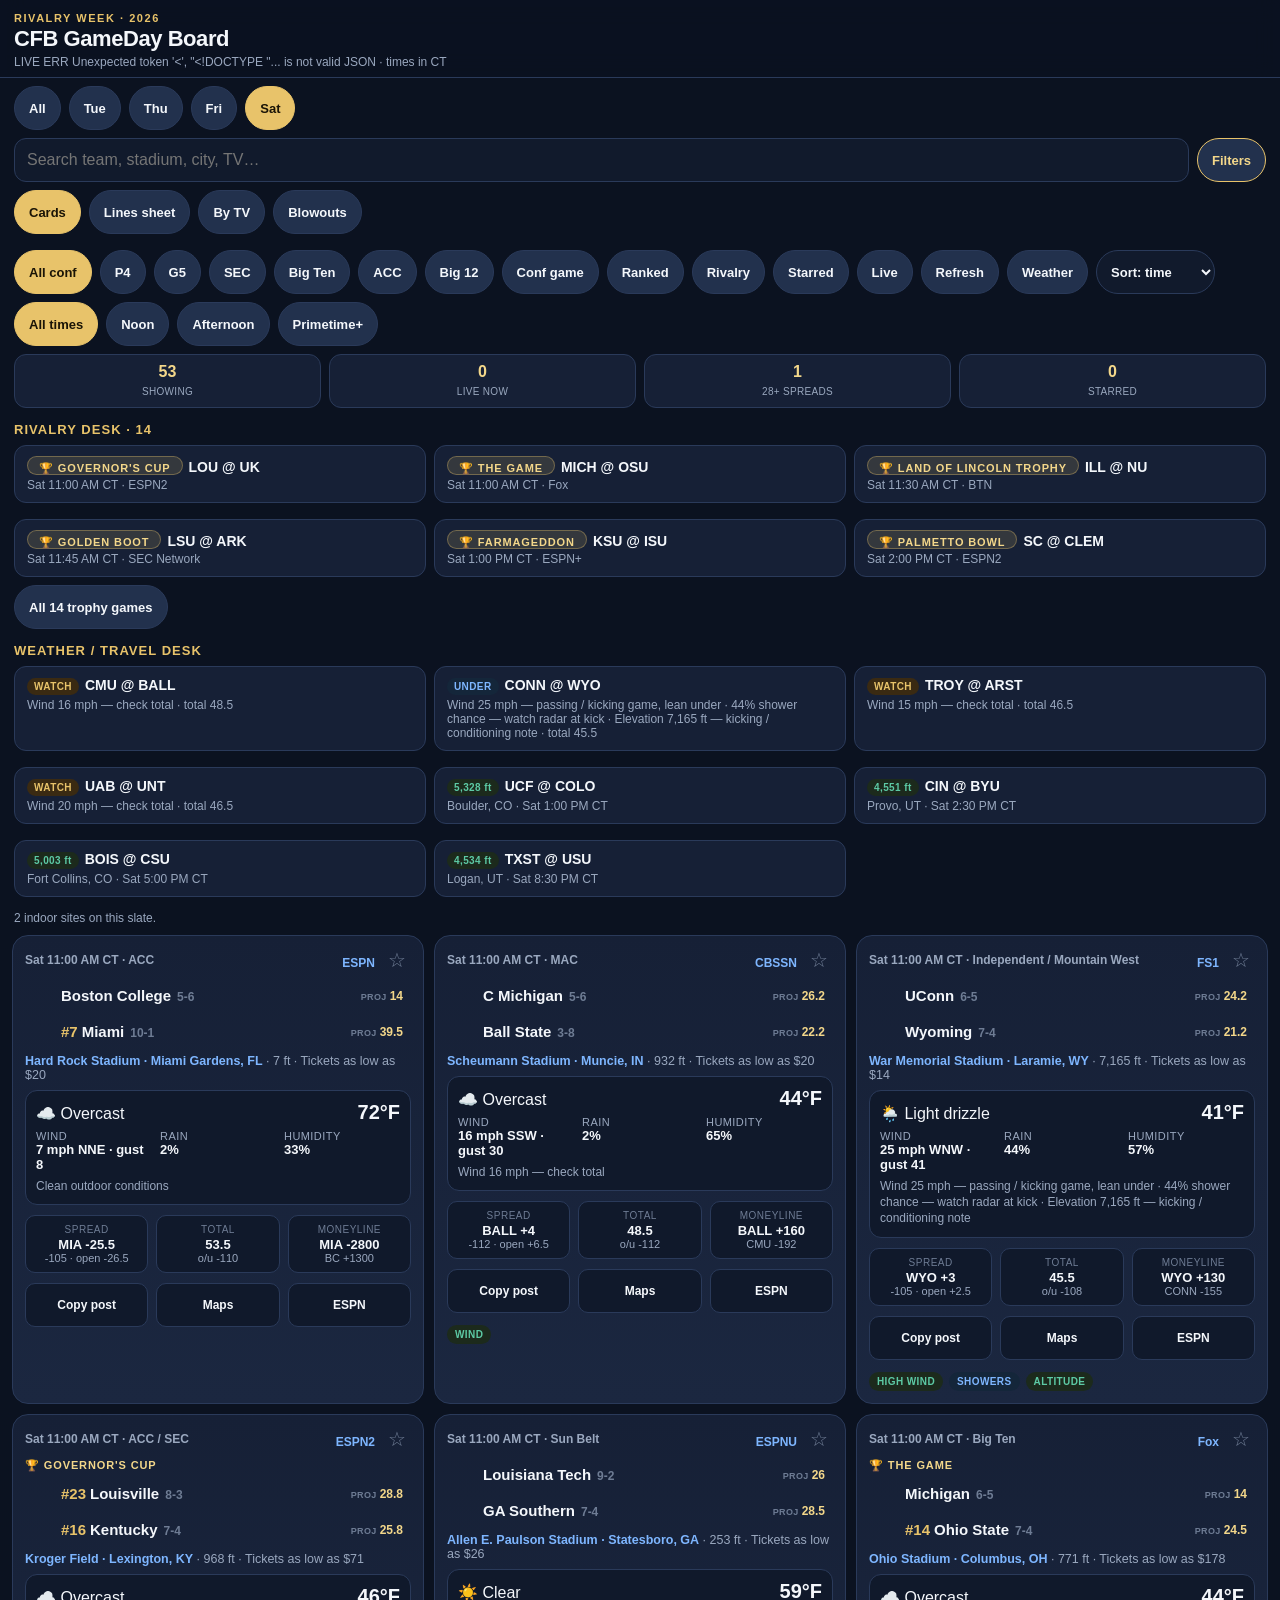
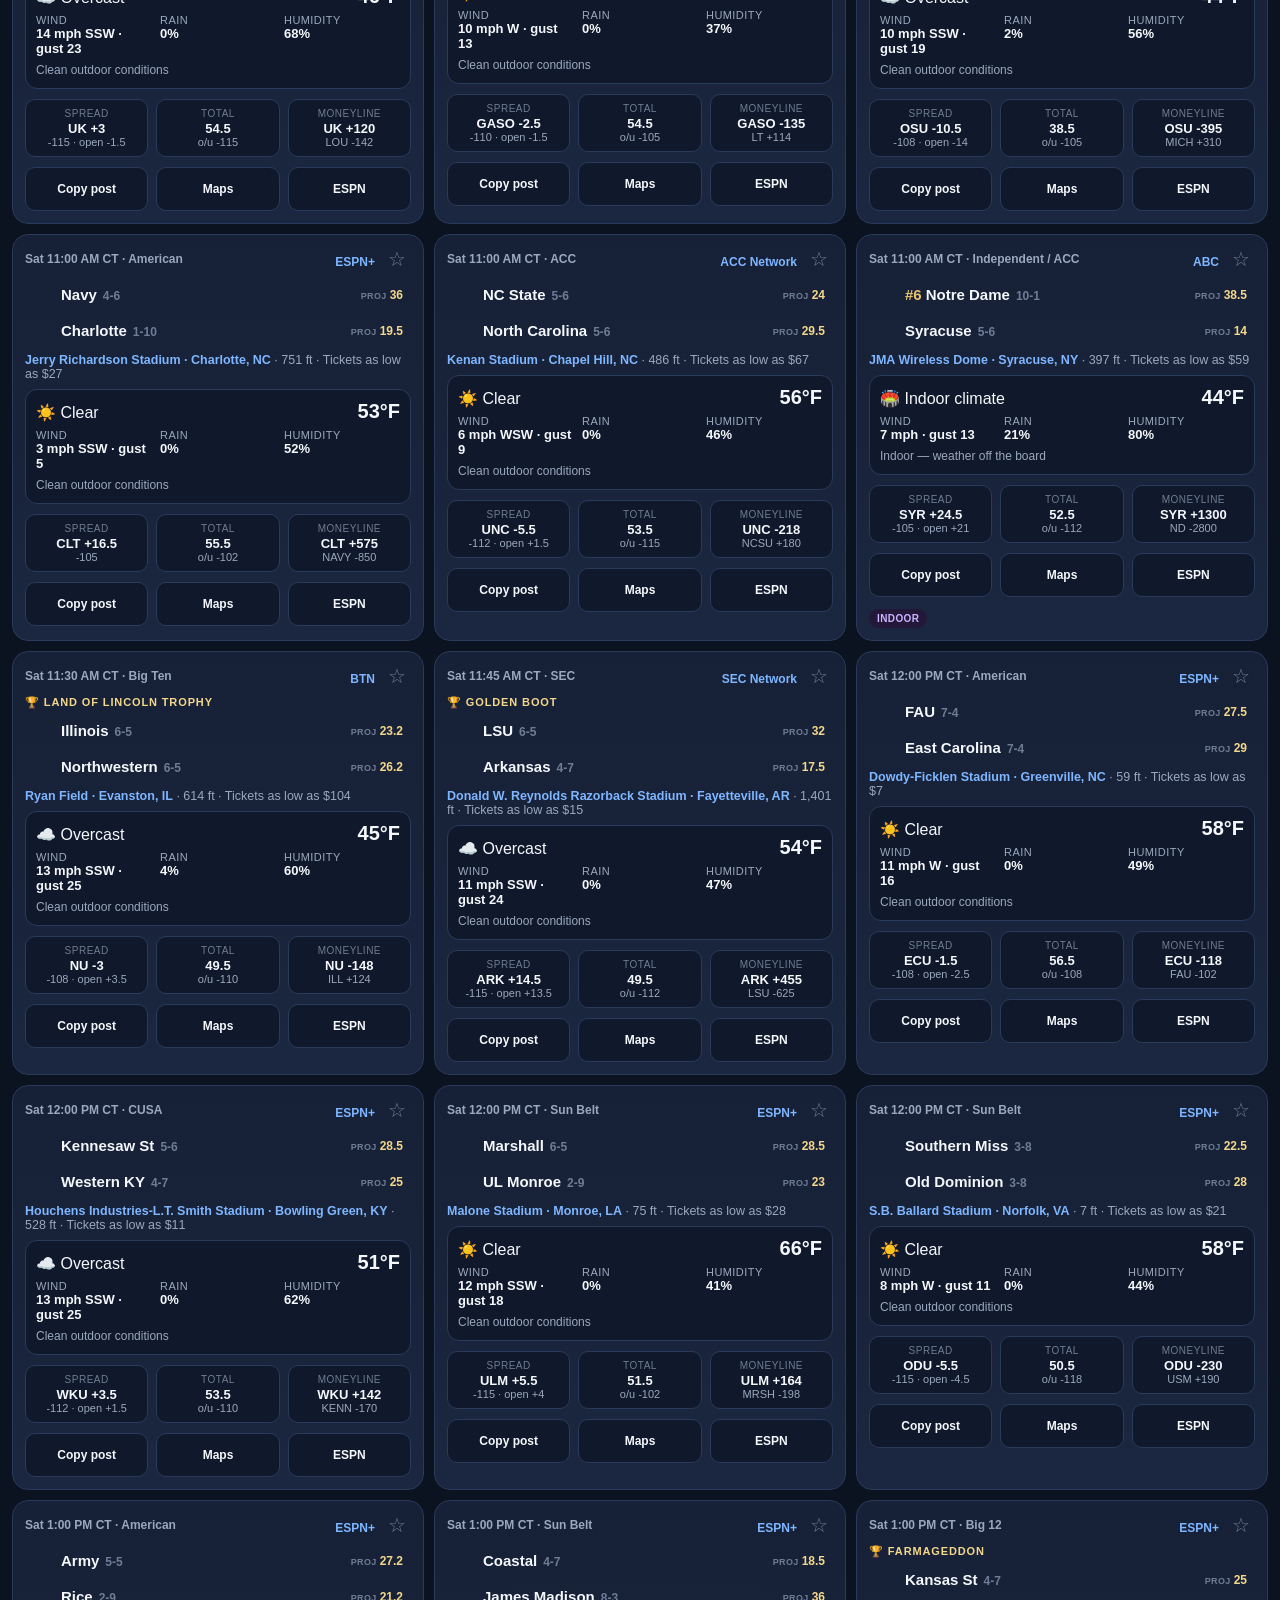
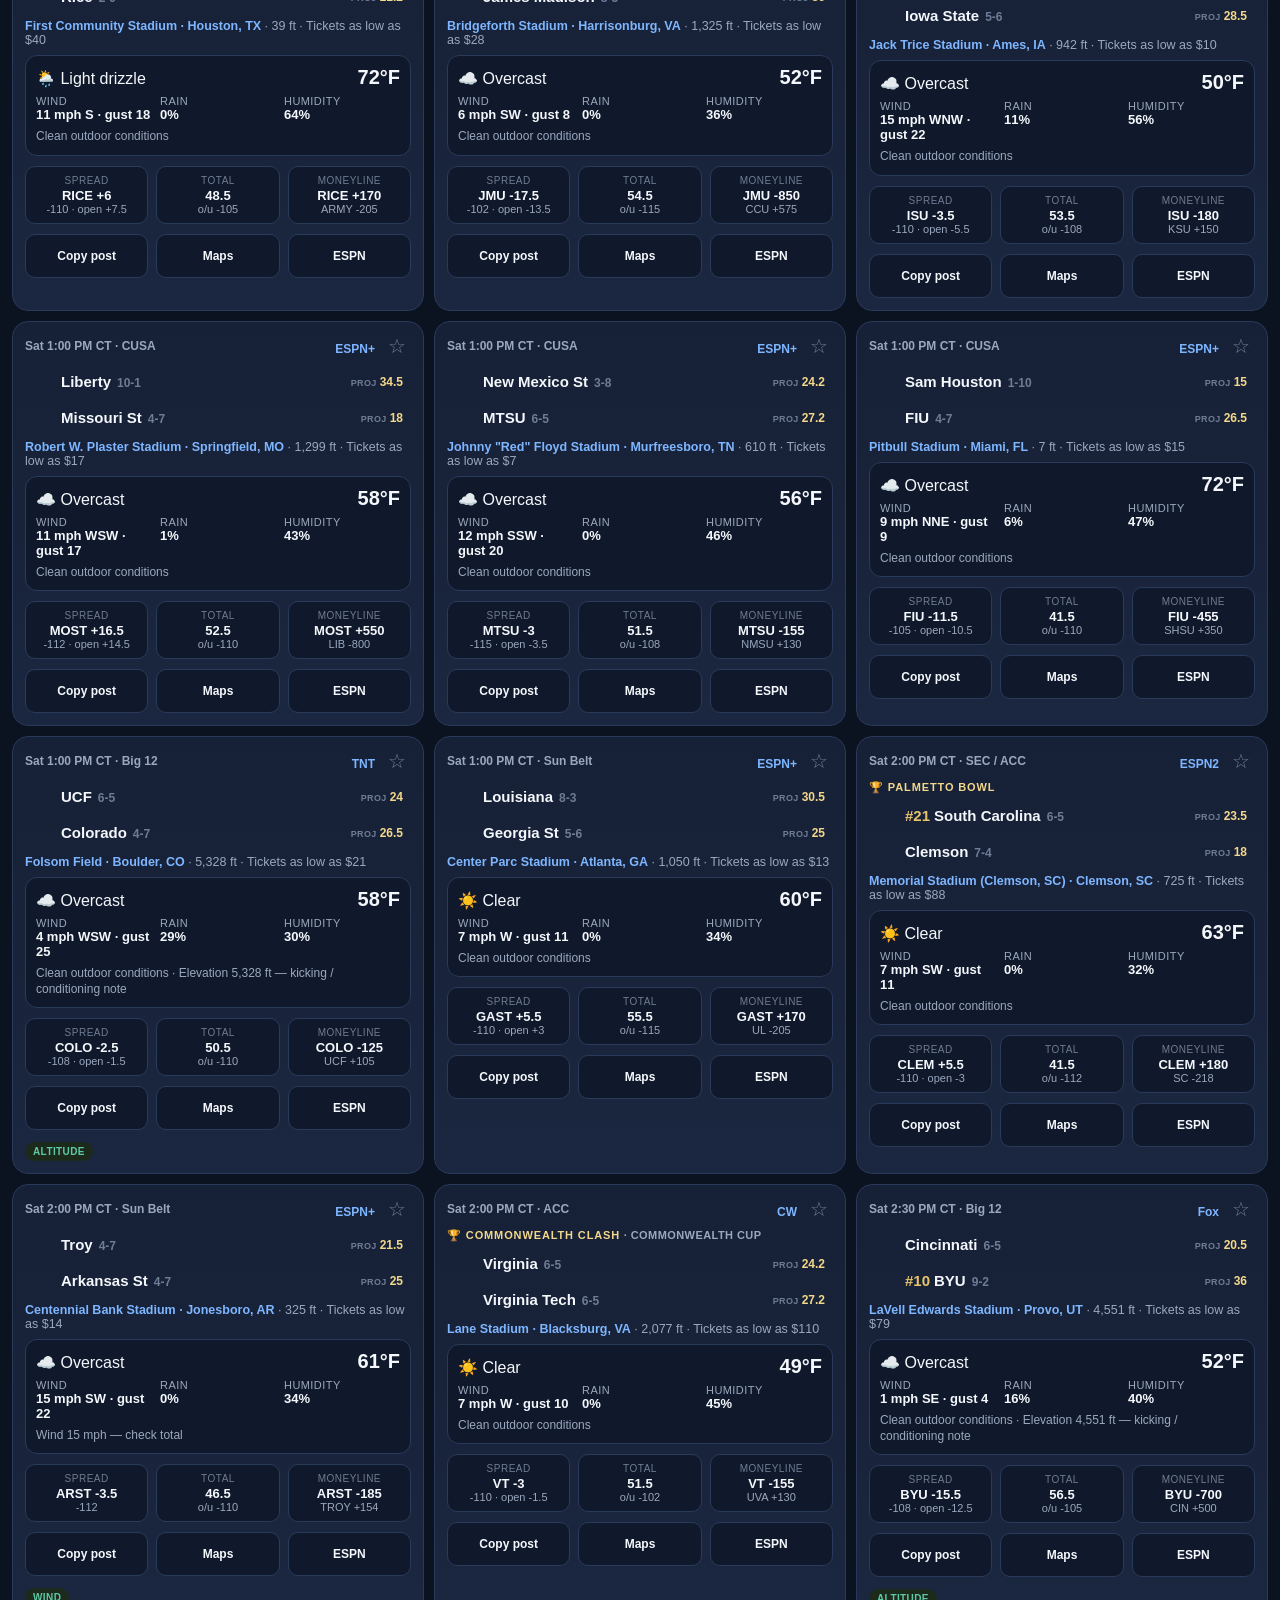
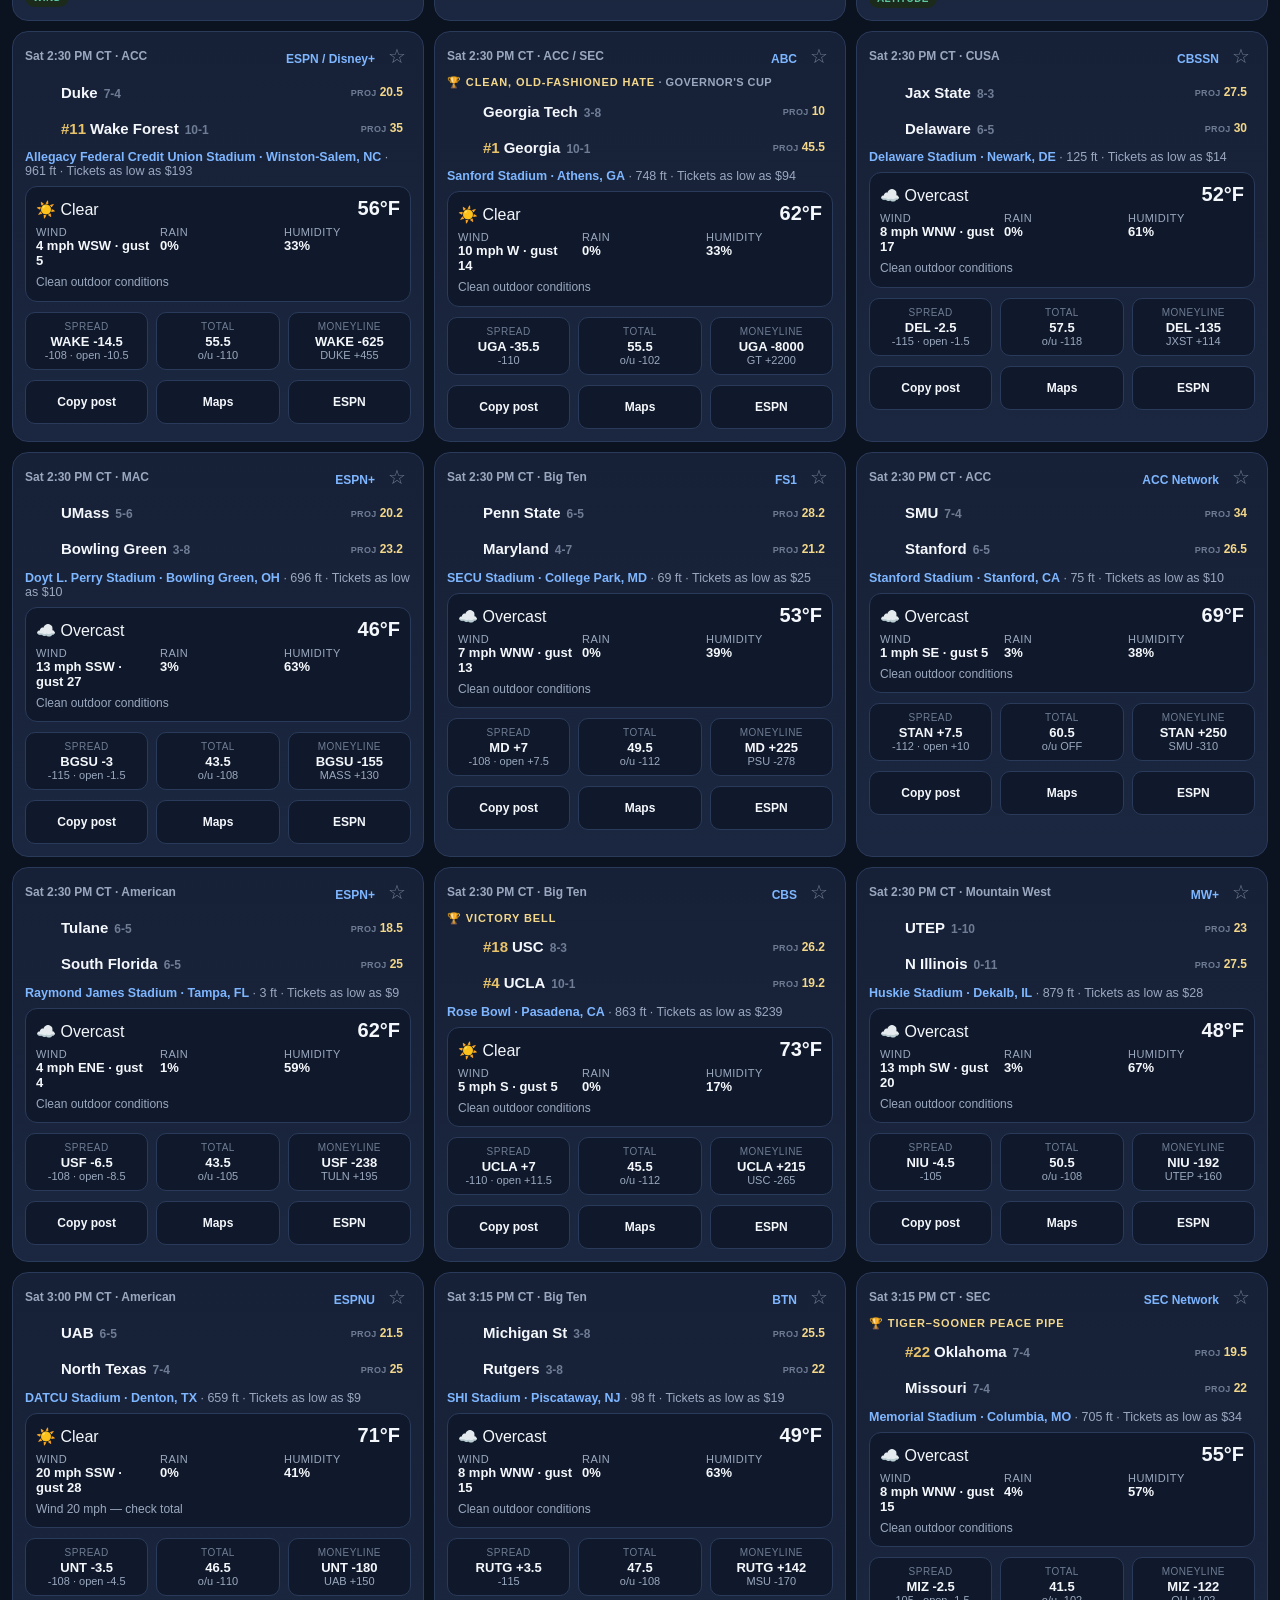
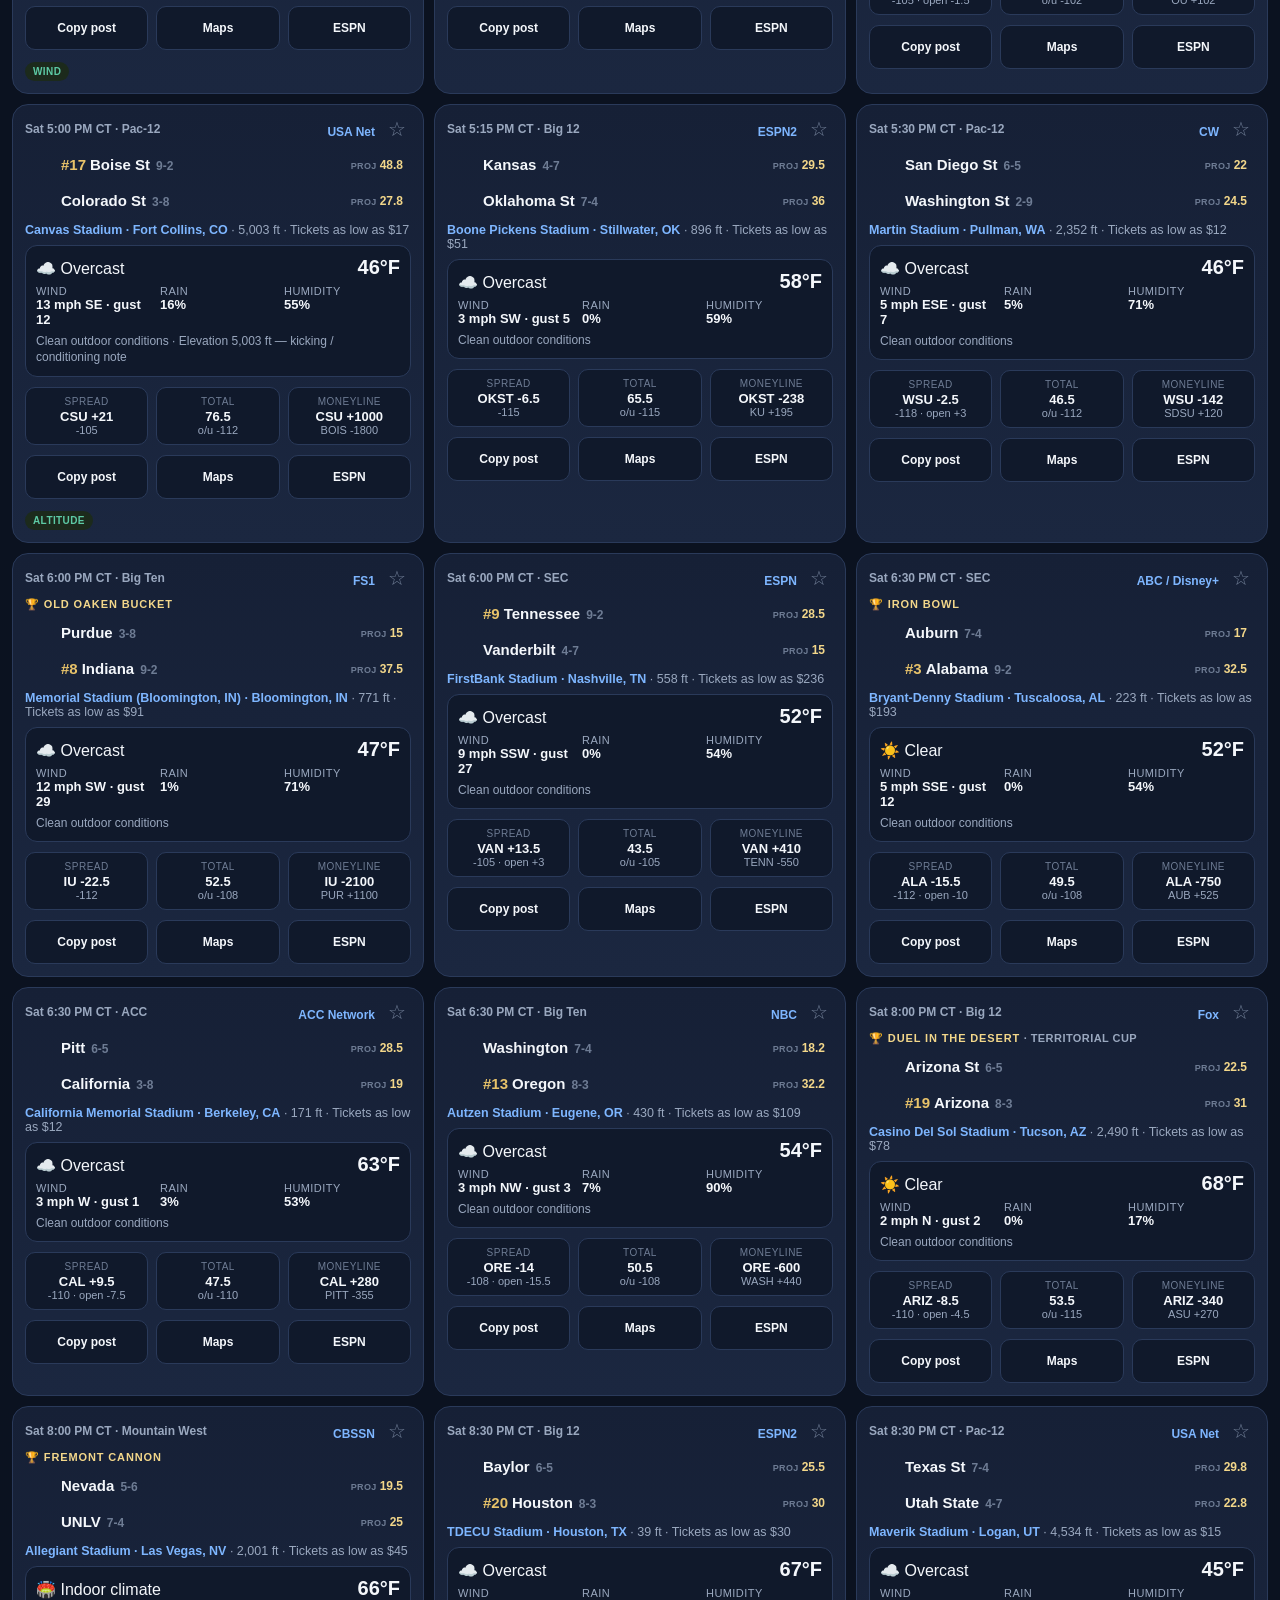
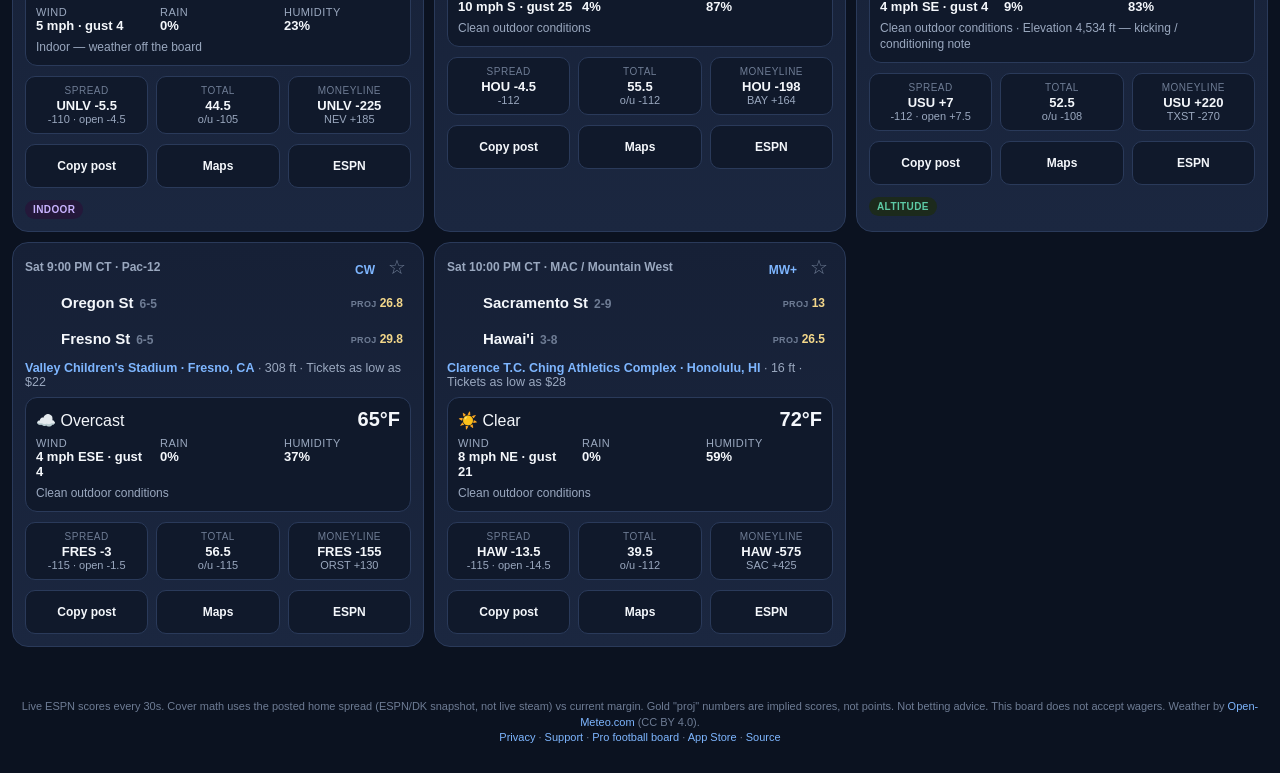
==== commit 7fe44e81: "Snapshot: Rivalry Week · 2026 (2026-11-24T19:48Z)" ====
--- a/index.html
+++ b/index.html
@@ -11,8 +11,8 @@
   <link rel="manifest" href="/manifest.webmanifest" />
   <link rel="apple-touch-icon" href="/icons/apple-touch-icon.png" />
   <link rel="icon" type="image/png" sizes="192x192" href="/icons/icon-192.png" />
-  <title>College football Week 12 schedule, kickoff weather &amp; TV | CFB GameDay Board</title>
-  <meta name="description" content="Week 12 · 2026: all 70 FBS games Tue-Sat with venue, kickoff-hour stadium weather, TV and streaming, publicly posted spread and total, then live scores and cover/total state. Free, no ads, no account." />
+  <title>College football Rivalry Week schedule, kickoff weather &amp; TV | CFB GameDay Board</title>
+  <meta name="description" content="Rivalry Week · 2026: all 69 FBS games Tue-Sat with venue, kickoff-hour stadium weather, TV and streaming, publicly posted spread and total, then live scores and cover/total state. Free, no ads, no account." />
   <link rel="canonical" href="https://cfbgameday.app/" />
   <meta name="apple-itunes-app" content="app-id=6809035228" />
   <meta property="og:type" content="website" />
@@ -36,7 +36,7 @@
 <body>
   <div class="wrap">
     <header>
-      <div class="kicker" id="kicker">Week 12 · 2026</div>
+      <div class="kicker" id="kicker">Rivalry Week · 2026</div>
       <h1>CFB GameDay Board</h1>
       <div class="sub" id="updated">Venue, weather, implied score, CT kickoff</div>
     </header>
@@ -53,7 +53,7 @@
     <div class="a2hs" id="a2hs" hidden><span><b>Add to Home Screen:</b> Share → Add to Home Screen. Opens full-screen like an app.</span><button id="a2hs-x" aria-label="Dismiss">×</button></div>
     <footer>Live ESPN scores every 30s. Cover math uses the posted home spread (ESPN/DK snapshot, not live steam) vs current margin. Gold "proj" numbers are implied scores, not points. Not betting advice. This board does not accept wagers. Weather by <a href="https://open-meteo.com/" rel="noopener">Open-Meteo.com</a> (CC BY 4.0).<br /><a href="/privacy">Privacy</a> · <a href="/support">Support</a> · <a href="/nfl">Pro football board</a> · <a id="store-footer" href="https://apps.apple.com/app/id6809035228" rel="noopener">App Store</a> · <a href="https://github.com/ChristianVerdin/cfb-gameday-board" rel="noopener">Source</a></footer>
   </div>
-  <!-- games:start --><script type="application/ld+json">{"@context":"https://schema.org","@graph":[{"@type":"SportsEvent","@id":"https://cfbgameday.app/#game-401856866","name":"BYU Cougars at Kansas Jayhawks","startDate":"2026-11-21T11:00:00-06:00","eventStatus":"https://schema.org/EventScheduled","eventAttendanceMode":"https://schema.org/OfflineEventAttendanceMode","sport":"American Football","url":"https://cfbgameday.app/","image":["https://cfbgameday.app/icons/og.png"],"location":{"@type":"Place","name":"David Booth Kansas Memorial Stadium","address":{"@type":"PostalAddress","addressLocality":"Lawrence","addressRegion":"KS","addressCountry":"US"}},"homeTeam":{"@type":"SportsTeam","name":"Kansas Jayhawks"},"awayTeam":{"@type":"SportsTeam","name":"BYU Cougars"},"organizer":{"@type":"Organization","name":"NCAA"},"publication":[{"@type":"BroadcastEvent","isLiveBroadcast":true,"startDate":"2026-11-21T11:00:00-06:00","publishedOn":{"@type":"BroadcastService","name":"ABC"}}]},{"@type":"SportsEvent","@id":"https://cfbgameday.app/#game-401856867","name":"Colorado Buffaloes at Cincinnati Bearcats","startDate":"2026-11-21T12:00:00-05:00","eventStatus":"https://schema.org/EventScheduled","eventAttendanceMode":"https://schema.org/OfflineEventAttendanceMode","sport":"American Football","url":"https://cfbgameday.app/","image":["https://cfbgameday.app/icons/og.png"],"location":{"@type":"Place","name":"Nippert Stadium","address":{"@type":"PostalAddress","addressLocality":"Cincinnati","addressRegion":"OH","addressCountry":"US"}},"homeTeam":{"@type":"SportsTeam","name":"Cincinnati Bearcats"},"awayTeam":{"@type":"SportsTeam","name":"Colorado Buffaloes"},"organizer":{"@type":"Organization","name":"NCAA"},"publication":[{"@type":"BroadcastEvent","isLiveBroadcast":true,"startDate":"2026-11-21T12:00:00-05:00","publishedOn":{"@type":"BroadcastService","name":"ESPN+"}}]},{"@type":"SportsEvent","@id":"https://cfbgameday.app/#game-401862831","name":"East Carolina Pirates at Army Black Knights","startDate":"2026-11-21T12:00:00-05:00","eventStatus":"https://schema.org/EventScheduled","eventAttendanceMode":"https://schema.org/OfflineEventAttendanceMode","sport":"American Football","url":"https://cfbgameday.app/","image":["https://cfbgameday.app/icons/og.png"],"location":{"@type":"Place","name":"Michie Stadium","address":{"@type":"PostalAddress","addressLocality":"West Point","addressRegion":"NY","addressCountry":"US"}},"homeTeam":{"@type":"SportsTeam","name":"Army Black Knights"},"awayTeam":{"@type":"SportsTeam","name":"East Carolina Pirates"},"organizer":{"@type":"Organization","name":"NCAA"},"publication":[{"@type":"BroadcastEvent","isLiveBroadcast":true,"startDate":"2026-11-21T12:00:00-05:00","publishedOn":{"@type":"BroadcastService","name":"CBSSN"}}]},{"@type":"SportsEvent","@id":"https://cfbgameday.app/#game-401862834","name":"Memphis Tigers at Navy Midshipmen","startDate":"2026-11-21T12:00:00-05:00","eventStatus":"https://schema.org/EventScheduled","eventAttendanceMode":"https://schema.org/OfflineEventAttendanceMode","sport":"American Football","url":"https://cfbgameday.app/","image":["https://cfbgameday.app/icons/og.png"],"location":{"@type":"Place","name":"Navy-Marine Corps Memorial Stadium","address":{"@type":"PostalAddress","addressLocality":"Annapolis","addressRegion":"MD","addressCountry":"US"}},"homeTeam":{"@type":"SportsTeam","name":"Navy Midshipmen"},"awayTeam":{"@type":"SportsTeam","name":"Memphis Tigers"},"organizer":{"@type":"Organization","name":"NCAA"},"publication":[{"@type":"BroadcastEvent","isLiveBroadcast":true,"startDate":"2026-11-21T12:00:00-05:00","publishedOn":{"@type":"BroadcastService","name":"ESPN2"}}]},{"@type":"SportsEvent","@id":"https://cfbgameday.app/#game-401858530","name":"Northwestern Wildcats at Minnesota Golden Gophers","startDate":"2026-11-21T11:00:00-06:00","eventStatus":"https://schema.org/EventScheduled","eventAttendanceMode":"https://schema.org/OfflineEventAttendanceMode","sport":"American Football","url":"https://cfbgameday.app/","image":["https://cfbgameday.app/icons/og.png"],"location":{"@type":"Place","name":"Huntington Bank Stadium","address":{"@type":"PostalAddress","addressLocality":"Minneapolis","addressRegion":"MN","addressCountry":"US"}},"homeTeam":{"@type":"SportsTeam","name":"Minnesota Golden Gophers"},"awayTeam":{"@type":"SportsTeam","name":"Northwestern Wildcats"},"organizer":{"@type":"Organization","name":"NCAA"},"publication":[{"@type":"BroadcastEvent","isLiveBroadcast":true,"startDate":"2026-11-21T11:00:00-06:00","publishedOn":{"@type":"BroadcastService","name":"FS1"}}]},{"@type":"SportsEvent","@id":"https://cfbgameday.app/#game-401858531","name":"Ohio State Buckeyes at Nebraska Cornhuskers","startDate":"2026-11-21T11:00:00-06:00","eventStatus":"https://schema.org/EventScheduled","eventAttendanceMode":"https://schema.org/OfflineEventAttendanceMode","sport":"American Football","url":"https://cfbgameday.app/","image":["https://cfbgameday.app/icons/og.png"],"location":{"@type":"Place","name":"Memorial Stadium (Lincoln, NE)","address":{"@type":"PostalAddress","addressLocality":"Lincoln","addressRegion":"NE","addressCountry":"US"}},"homeTeam":{"@type":"SportsTeam","name":"Nebraska Cornhuskers"},"awayTeam":{"@type":"SportsTeam","name":"Ohio State Buckeyes"},"organizer":{"@type":"Organization","name":"NCAA"},"publication":[{"@type":"BroadcastEvent","isLiveBroadcast":true,"startDate":"2026-11-21T11:00:00-06:00","publishedOn":{"@type":"BroadcastService","name":"Fox"}}]},{"@type":"SportsEvent","@id":"https://cfbgameday.app/#game-401858309","name":"Syracuse Orange at Boston College Eagles","startDate":"2026-11-21T12:00:00-05:00","eventStatus":"https://schema.org/EventScheduled","eventAttendanceMode":"https://schema.org/OfflineEventAttendanceMode","sport":"American Football","url":"https://cfbgameday.app/","image":["https://cfbgameday.app/icons/og.png"],"location":{"@type":"Place","name":"Alumni Stadium (Chestnut Hill, MA)","address":{"@type":"PostalAddress","addressLocality":"Chestnut Hill","addressRegion":"MA","addressCountry":"US"}},"homeTeam":{"@type":"SportsTeam","name":"Boston College Eagles"},"awayTeam":{"@type":"SportsTeam","name":"Syracuse Orange"},"organizer":{"@type":"Organization","name":"NCAA"},"publication":[{"@type":"BroadcastEvent","isLiveBroadcast":true,"startDate":"2026-11-21T12:00:00-05:00","publishedOn":{"@type":"BroadcastService","name":"ACC Network"}}]},{"@type":"SportsEvent","@id":"https://cfbgameday.app/#game-401862835","name":"North Texas Mean Green at Tulane Green Wave","startDate":"2026-11-21T11:00:00-06:00","eventStatus":"https://schema.org/EventScheduled","eventAttendanceMode":"https://schema.org/OfflineEventAttendanceMode","sport":"American Football","url":"https://cfbgameday.app/","image":["https://cfbgameday.app/icons/og.png"],"location":{"@type":"Place","name":"Yulman Stadium","address":{"@type":"PostalAddress","addressLocality":"New Orleans","addressRegion":"LA","addressCountry":"US"}},"homeTeam":{"@type":"SportsTeam","name":"Tulane Green Wave"},"awayTeam":{"@type":"SportsTeam","name":"North Texas Mean Green"},"organizer":{"@type":"Organization","name":"NCAA"},"publication":[{"@type":"BroadcastEvent","isLiveBroadcast":true,"startDate":"2026-11-21T11:00:00-06:00","publishedOn":{"@type":"BroadcastService","name":"ESPNU"}}]},{"@type":"SportsEvent","@id":"https://cfbgameday.app/#game-401856748","name":"Vanderbilt Commodores at Florida Gators","startDate":"2026-11-21T12:00:00-05:00","eventStatus":"https://schema.org/EventScheduled","eventAttendanceMode":"https://schema.org/OfflineEventAttendanceMode","sport":"American Football","url":"https://cfbgameday.app/","image":["https://cfbgameday.app/icons/og.png"],"location":{"@type":"Place","name":"Ben Hill Griffin Stadium","address":{"@type":"PostalAddress","addressLocality":"Gainesville","addressRegion":"FL","addressCountry":"US"}},"homeTeam":{"@type":"SportsTeam","name":"Florida Gators"},"awayTeam":{"@type":"SportsTeam","name":"Vanderbilt Commodores"},"organizer":{"@type":"Organization","name":"NCAA"},"publication":[{"@type":"BroadcastEvent","isLiveBroadcast":true,"startDate":"2026-11-21T12:00:00-05:00","publishedOn":{"@type":"BroadcastService","name":"SEC Network"}}]},{"@type":"SportsEvent","@id":"https://cfbgameday.app/#game-401858310","name":"Wake Forest Demon Deacons at Georgia Tech Yellow Jackets","startDate":"2026-11-21T12:00:00-05:00","eventStatus":"https://schema.org/EventScheduled","eventAttendanceMode":"https://schema.org/OfflineEventAttendanceMode","sport":"American Football","url":"https://cfbgameday.app/","image":["https://cfbgameday.app/icons/og.png"],"location":{"@type":"Place","name":"Bobby Dodd Stadium","address":{"@type":"PostalAddress","addressLocality":"Atlanta","addressRegion":"GA","addressCountry":"US"}},"homeTeam":{"@type":"SportsTeam","name":"Georgia Tech Yellow Jackets"},"awayTeam":{"@type":"SportsTeam","name":"Wake Forest Demon Deacons"},"organizer":{"@type":"Organization","name":"NCAA"},"publication":[{"@type":"BroadcastEvent","isLiveBroadcast":true,"startDate":"2026-11-21T12:00:00-05:00","publishedOn":{"@type":"BroadcastService","name":"ESPN"}}]},{"@type":"SportsEvent","@id":"https://cfbgameday.app/#game-401858533","name":"Wisconsin Badgers at Purdue Boilermakers","startDate":"2026-11-21T12:00:00-05:00","eventStatus":"https://schema.org/EventScheduled","eventAttendanceMode":"https://schema.org/OfflineEventAttendanceMode","sport":"American Football","url":"https://cfbgameday.app/","image":["https://cfbgameday.app/icons/og.png"],"location":{"@type":"Place","name":"Ross-Ade Stadium","address":{"@type":"PostalAddress","addressLocality":"West Lafayette","addressRegion":"IN","addressCountry":"US"}},"homeTeam":{"@type":"SportsTeam","name":"Purdue Boilermakers"},"awayTeam":{"@type":"SportsTeam","name":"Wisconsin Badgers"},"organizer":{"@type":"Organization","name":"NCAA"},"publication":[{"@type":"BroadcastEvent","isLiveBroadcast":true,"startDate":"2026-11-21T12:00:00-05:00","publishedOn":{"@type":"BroadcastService","name":"NBC"}}]},{"@type":"SportsEvent","@id":"https://cfbgameday.app/#game-401856749","name":"Wofford Terriers at Ole Miss Rebels","startDate":"2026-11-21T11:00:00-06:00","eventStatus":"https://schema.org/EventScheduled","eventAttendanceMode":"https://schema.org/OfflineEventAttendanceMode","sport":"American Football","url":"https://cfbgameday.app/","image":["https://cfbgameday.app/icons/og.png"],"location":{"@type":"Place","name":"Vaught-Hemingway Stadium","address":{"@type":"PostalAddress","addressLocality":"Oxford","addressRegion":"MS","addressCountry":"US"}},"homeTeam":{"@type":"SportsTeam","name":"Ole Miss Rebels"},"awayTeam":{"@type":"SportsTeam","name":"Wofford Terriers"},"organizer":{"@type":"Organization","name":"NCAA"},"publication":[{"@type":"BroadcastEvent","isLiveBroadcast":true,"startDate":"2026-11-21T11:00:00-06:00","publishedOn":{"@type":"BroadcastService","name":"SECN+"}}]},{"@type":"SportsEvent","@id":"https://cfbgameday.app/#game-401858305","name":"North Carolina Tar Heels at Virginia Cavaliers","alternateName":"South's Oldest Rivalry","startDate":"2026-11-21T12:30:00-05:00","eventStatus":"https://schema.org/EventScheduled","eventAttendanceMode":"https://schema.org/OfflineEventAttendanceMode","sport":"American Football","url":"https://cfbgameday.app/","image":["https://cfbgameday.app/icons/og.png"],"location":{"@type":"Place","name":"Scott Stadium","address":{"@type":"PostalAddress","addressLocality":"Charlottesville","addressRegion":"VA","addressCountry":"US"}},"homeTeam":{"@type":"SportsTeam","name":"Virginia Cavaliers"},"awayTeam":{"@type":"SportsTeam","name":"North Carolina Tar Heels"},"organizer":{"@type":"Organization","name":"NCAA"},"publication":[{"@type":"BroadcastEvent","isLiveBroadcast":true,"startDate":"2026-11-21T12:30:00-05:00","publishedOn":{"@type":"BroadcastService","name":"CW"}}]},{"@type":"SportsEvent","@id":"https://cfbgameday.app/#game-401856868","name":"Houston Cougars at West Virginia Mountaineers","startDate":"2026-11-21T13:00:00-05:00","eventStatus":"https://schema.org/EventScheduled","eventAttendanceMode":"https://schema.org/OfflineEventAttendanceMode","sport":"American Football","url":"https://cfbgameday.app/","image":["https://cfbgameday.app/icons/og.png"],"location":{"@type":"Place","name":"Milan Puskar Stadium","address":{"@type":"PostalAddress","addressLocality":"Morgantown","addressRegion":"WV","addressCountry":"US"}},"homeTeam":{"@type":"SportsTeam","name":"West Virginia Mountaineers"},"awayTeam":{"@type":"SportsTeam","name":"Houston Cougars"},"organizer":{"@type":"Organization","name":"NCAA"},"publication":[{"@type":"BroadcastEvent","isLiveBroadcast":true,"startDate":"2026-11-21T13:00:00-05:00","publishedOn":{"@type":"BroadcastService","name":"TNT"}}]},{"@type":"SportsEvent","@id":"https://cfbgameday.app/#game-401856750","name":"Tennessee Tech Golden Eagles at Mississippi State Bulldogs","startDate":"2026-11-21T12:00:00-06:00","eventStatus":"https://schema.org/EventScheduled","eventAttendanceMode":"https://schema.org/OfflineEventAttendanceMode","sport":"American Football","url":"https://cfbgameday.app/","image":["https://cfbgameday.app/icons/og.png"],"location":{"@type":"Place","name":"Davis Wade Stadium","address":{"@type":"PostalAddress","addressLocality":"Starkville","addressRegion":"MS","addressCountry":"US"}},"homeTeam":{"@type":"SportsTeam","name":"Mississippi State Bulldogs"},"awayTeam":{"@type":"SportsTeam","name":"Tennessee Tech Golden Eagles"},"organizer":{"@type":"Organization","name":"NCAA"},"publication":[{"@type":"BroadcastEvent","isLiveBroadcast":true,"startDate":"2026-11-21T12:00:00-06:00","publishedOn":{"@type":"BroadcastService","name":"SECN+"}}]},{"@type":"SportsEvent","@id":"https://cfbgameday.app/#game-401871080","name":"Western Kentucky Hilltoppers at Liberty Flames","startDate":"2026-11-21T13:00:00-05:00","eventStatus":"https://schema.org/EventScheduled","eventAttendanceMode":"https://schema.org/OfflineEventAttendanceMode","sport":"American Football","url":"https://cfbgameday.app/","image":["https://cfbgameday.app/icons/og.png"],"location":{"@type":"Place","name":"Williams Stadium (VA)","address":{"@type":"PostalAddress","addressLocality":"Lynchburg","addressRegion":"VA","addressCountry":"US"}},"homeTeam":{"@type":"SportsTeam","name":"Liberty Flames"},"awayTeam":{"@type":"SportsTeam","name":"Western Kentucky Hilltoppers"},"organizer":{"@type":"Organization","name":"NCAA"},"publication":[{"@type":"BroadcastEvent","isLiveBroadcast":true,"startDate":"2026-11-21T13:00:00-05:00","publishedOn":{"@type":"BroadcastService","name":"ESPN+"}}]},{"@type":"SportsEvent","@id":"https://cfbgameday.app/#game-401862832","name":"Charlotte 49ers at Tulsa Golden Hurricane","startDate":"2026-11-21T13:00:00-06:00","eventStatus":"https://schema.org/EventScheduled","eventAttendanceMode":"https://schema.org/OfflineEventAttendanceMode","sport":"American Football","url":"https://cfbgameday.app/","image":["https://cfbgameday.app/icons/og.png"],"location":{"@type":"Place","name":"H. A. Chapman Stadium","address":{"@type":"PostalAddress","addressLocality":"Tulsa","addressRegion":"OK","addressCountry":"US"}},"homeTeam":{"@type":"SportsTeam","name":"Tulsa Golden Hurricane"},"awayTeam":{"@type":"SportsTeam","name":"Charlotte 49ers"},"organizer":{"@type":"Organization","name":"NCAA"},"publication":[{"@type":"BroadcastEvent","isLiveBroadcast":true,"startDate":"2026-11-21T13:00:00-06:00","publishedOn":{"@type":"BroadcastService","name":"ESPN+"}}]},{"@type":"SportsEvent","@id":"https://cfbgameday.app/#game-401871079","name":"Missouri State Bears at Jacksonville State Gamecocks","startDate":"2026-11-21T13:00:00-06:00","eventStatus":"https://schema.org/EventScheduled","eventAttendanceMode":"https://schema.org/OfflineEventAttendanceMode","sport":"American Football","url":"https://cfbgameday.app/","image":["https://cfbgameday.app/icons/og.png"],"location":{"@type":"Place","name":"AmFirst Stadium","address":{"@type":"PostalAddress","addressLocality":"Jacksonville","addressRegion":"AL","addressCountry":"US"}},"homeTeam":{"@type":"SportsTeam","name":"Jacksonville State Gamecocks"},"awayTeam":{"@type":"SportsTeam","name":"Missouri State Bears"},"organizer":{"@type":"Organization","name":"NCAA"},"publication":[{"@type":"BroadcastEvent","isLiveBroadcast":true,"startDate":"2026-11-21T13:00:00-06:00","publishedOn":{"@type":"BroadcastService","name":"ESPN+"}}]},{"@type":"SportsEvent","@id":"https://cfbgameday.app/#game-401871081","name":"Middle Tennessee Blue Raiders at Sam Houston Bearkats","startDate":"2026-11-21T13:00:00-06:00","eventStatus":"https://schema.org/EventScheduled","eventAttendanceMode":"https://schema.org/OfflineEventAttendanceMode","sport":"American Football","url":"https://cfbgameday.app/","image":["https://cfbgameday.app/icons/og.png"],"location":{"@type":"Place","name":"Elliott T. Bowers Stadium","address":{"@type":"PostalAddress","addressLocality":"Huntsville","addressRegion":"TX","addressCountry":"US"}},"homeTeam":{"@type":"SportsTeam","name":"Sam Houston Bearkats"},"awayTeam":{"@type":"SportsTeam","name":"Middle Tennessee Blue Raiders"},"organizer":{"@type":"Organization","name":"NCAA"},"publication":[{"@type":"BroadcastEvent","isLiveBroadcast":true,"startDate":"2026-11-21T13:00:00-06:00","publishedOn":{"@type":"BroadcastService","name":"ESPN+"}}]},{"@type":"SportsEvent","@id":"https://cfbgameday.app/#game-401856746","name":"Chattanooga Mocs at Alabama Crimson Tide","startDate":"2026-11-21T13:00:00-06:00","eventStatus":"https://schema.org/EventScheduled","eventAttendanceMode":"https://schema.org/OfflineEventAttendanceMode","sport":"American Football","url":"https://cfbgameday.app/","image":["https://cfbgameday.app/icons/og.png"],"location":{"@type":"Place","name":"Bryant-Denny Stadium","address":{"@type":"PostalAddress","addressLocality":"Tuscaloosa","addressRegion":"AL","addressCountry":"US"}},"homeTeam":{"@type":"SportsTeam","name":"Alabama Crimson Tide"},"awayTeam":{"@type":"SportsTeam","name":"Chattanooga Mocs"},"organizer":{"@type":"Organization","name":"NCAA"},"publication":[{"@type":"BroadcastEvent","isLiveBroadcast":true,"startDate":"2026-11-21T13:00:00-06:00","publishedOn":{"@type":"BroadcastService","name":"SECN+"}}]},{"@type":"SportsEvent","@id":"https://cfbgameday.app/#game-401858527","name":"Iowa Hawkeyes at Illinois Fighting Illini","startDate":"2026-11-21T13:30:00-06:00","eventStatus":"https://schema.org/EventScheduled","eventAttendanceMode":"https://schema.org/OfflineEventAttendanceMode","sport":"American Football","url":"https://cfbgameday.app/","image":["https://cfbgameday.app/icons/og.png"],"location":{"@type":"Place","name":"Gies Memorial Stadium","address":{"@type":"PostalAddress","addressLocality":"Champaign","addressRegion":"IL","addressCountry":"US"}},"homeTeam":{"@type":"SportsTeam","name":"Illinois Fighting Illini"},"awayTeam":{"@type":"SportsTeam","name":"Iowa Hawkeyes"},"organizer":{"@type":"Organization","name":"NCAA"},"publication":[{"@type":"BroadcastEvent","isLiveBroadcast":true,"startDate":"2026-11-21T13:30:00-06:00","publishedOn":{"@type":"BroadcastService","name":"BTN"}}]},{"@type":"SportsEvent","@id":"https://cfbgameday.app/#game-401869929","name":"UL Monroe Warhawks at App State Mountaineers","startDate":"2026-11-21T14:30:00-05:00","eventStatus":"https://schema.org/EventScheduled","eventAttendanceMode":"https://schema.org/OfflineEventAttendanceMode","sport":"American Football","url":"https://cfbgameday.app/","image":["https://cfbgameday.app/icons/og.png"],"location":{"@type":"Place","name":"Kidd Brewer Stadium","address":{"@type":"PostalAddress","addressLocality":"Boone","addressRegion":"NC","addressCountry":"US"}},"homeTeam":{"@type":"SportsTeam","name":"App State Mountaineers"},"awayTeam":{"@type":"SportsTeam","name":"UL Monroe Warhawks"},"organizer":{"@type":"Organization","name":"NCAA"},"publication":[{"@type":"BroadcastEvent","isLiveBroadcast":true,"startDate":"2026-11-21T14:30:00-05:00","publishedOn":{"@type":"BroadcastService","name":"ESPN+"}}]},{"@type":"SportsEvent","@id":"https://cfbgameday.app/#game-401862833","name":"South Florida Bulls at Florida Atlantic Owls","startDate":"2026-11-21T14:30:00-05:00","eventStatus":"https://schema.org/EventScheduled","eventAttendanceMode":"https://schema.org/OfflineEventAttendanceMode","sport":"American Football","url":"https://cfbgameday.app/","image":["https://cfbgameday.app/icons/og.png"],"location":{"@type":"Place","name":"Flagler Credit Union Stadium","address":{"@type":"PostalAddress","addressLocality":"Boca Raton","addressRegion":"FL","addressCountry":"US"}},"homeTeam":{"@type":"SportsTeam","name":"Florida Atlantic Owls"},"awayTeam":{"@type":"SportsTeam","name":"South Florida Bulls"},"organizer":{"@type":"Organization","name":"NCAA"},"publication":[{"@type":"BroadcastEvent","isLiveBroadcast":true,"startDate":"2026-11-21T14:30:00-05:00","publishedOn":{"@type":"BroadcastService","name":"ESPN+"}}]},{"@type":"SportsEvent","@id":"https://cfbgameday.app/#game-401869946","name":"Coastal Carolina Chanticleers at Louisiana Ragin' Cajuns","startDate":"2026-11-21T14:00:00-06:00","eventStatus":"https://schema.org/EventScheduled","eventAttendanceMode":"https://schema.org/OfflineEventAttendanceMode","sport":"American Football","url":"https://cfbgameday.app/","image":["https://cfbgameday.app/icons/og.png"],"location":{"@type":"Place","name":"Our Lady of Lourdes Stadium","address":{"@type":"PostalAddress","addressLocality":"Lafayette","addressRegion":"LA","addressCountry":"US"}},"homeTeam":{"@type":"SportsTeam","name":"Louisiana Ragin' Cajuns"},"awayTeam":{"@type":"SportsTeam","name":"Coastal Carolina Chanticleers"},"organizer":{"@type":"Organization","name":"NCAA"},"publication":[{"@type":"BroadcastEvent","isLiveBroadcast":true,"startDate":"2026-11-21T14:00:00-06:00","publishedOn":{"@type":"BroadcastService","name":"ESPN+"}}]},{"@type":"SportsEvent","@id":"https://cfbgameday.app/#game-401871077","name":"Delaware Blue Hens at New Mexico State Aggies","startDate":"2026-11-21T13:00:00-07:00","eventStatus":"https://schema.org/EventScheduled","eventAttendanceMode":"https://schema.org/OfflineEventAttendanceMode","sport":"American Football","url":"https://cfbgameday.app/","image":["https://cfbgameday.app/icons/og.png"],"location":{"@type":"Place","name":"Aggie Memorial Stadium","address":{"@type":"PostalAddress","addressLocality":"Las Cruces","addressRegion":"NM","addressCountry":"US"}},"homeTeam":{"@type":"SportsTeam","name":"New Mexico State Aggies"},"awayTeam":{"@type":"SportsTeam","name":"Delaware Blue Hens"},"organizer":{"@type":"Organization","name":"NCAA"},"publication":[{"@type":"BroadcastEvent","isLiveBroadcast":true,"startDate":"2026-11-21T13:00:00-07:00","publishedOn":{"@type":"BroadcastService","name":"ESPN+"}}]},{"@type":"SportsEvent","@id":"https://cfbgameday.app/#game-401871078","name":"Florida International Panthers at Kennesaw State Owls","startDate":"2026-11-21T15:00:00-05:00","eventStatus":"https://schema.org/EventScheduled","eventAttendanceMode":"https://schema.org/OfflineEventAttendanceMode","sport":"American Football","url":"https://cfbgameday.app/","image":["https://cfbgameday.app/icons/og.png"],"location":{"@type":"Place","name":"Walens Family Field at Fifth Third Stadium","address":{"@type":"PostalAddress","addressLocality":"Kennesaw","addressRegion":"GA","addressCountry":"US"}},"homeTeam":{"@type":"SportsTeam","name":"Kennesaw State Owls"},"awayTeam":{"@type":"SportsTeam","name":"Florida International Panthers"},"organizer":{"@type":"Organization","name":"NCAA"},"publication":[{"@type":"BroadcastEvent","isLiveBroadcast":true,"startDate":"2026-11-21T15:00:00-05:00","publishedOn":{"@type":"BroadcastService","name":"ESPN+"}}]},{"@type":"SportsEvent","@id":"https://cfbgameday.app/#game-401856755","name":"Arkansas Razorbacks at Texas Longhorns","startDate":"2026-11-21T14:30:00-06:00","eventStatus":"https://schema.org/EventScheduled","eventAttendanceMode":"https://schema.org/OfflineEventAttendanceMode","sport":"American Football","url":"https://cfbgameday.app/","image":["https://cfbgameday.app/icons/og.png"],"location":{"@type":"Place","name":"DKR-Texas Memorial Stadium","address":{"@type":"PostalAddress","addressLocality":"Austin","addressRegion":"TX","addressCountry":"US"}},"homeTeam":{"@type":"SportsTeam","name":"Texas Longhorns"},"awayTeam":{"@type":"SportsTeam","name":"Arkansas Razorbacks"},"organizer":{"@type":"Organization","name":"NCAA"},"publication":[{"@type":"BroadcastEvent","isLiveBroadcast":true,"startDate":"2026-11-21T14:30:00-06:00","publishedOn":{"@type":"BroadcastService","name":"ESPN"}},{"@type":"BroadcastEvent","isLiveBroadcast":true,"startDate":"2026-11-21T14:30:00-06:00","publishedOn":{"@type":"BroadcastService","name":"Disney+"}}]},{"@type":"SportsEvent","@id":"https://cfbgameday.app/#game-401858535","name":"Indiana Hoosiers at Washington Huskies","startDate":"2026-11-21T12:30:00-08:00","eventStatus":"https://schema.org/EventScheduled","eventAttendanceMode":"https://schema.org/OfflineEventAttendanceMode","sport":"American Football","url":"https://cfbgameday.app/","image":["https://cfbgameday.app/icons/og.png"],"location":{"@type":"Place","name":"Husky Stadium","address":{"@type":"PostalAddress","addressLocality":"Seattle","addressRegion":"WA","addressCountry":"US"}},"homeTeam":{"@type":"SportsTeam","name":"Washington Huskies"},"awayTeam":{"@type":"SportsTeam","name":"Indiana Hoosiers"},"organizer":{"@type":"Organization","name":"NCAA"},"publication":[{"@type":"BroadcastEvent","isLiveBroadcast":true,"startDate":"2026-11-21T12:30:00-08:00","publishedOn":{"@type":"BroadcastService","name":"Peacock"}}]},{"@type":"SportsEvent","@id":"https://cfbgameday.app/#game-401856754","name":"LSU Tigers at Tennessee Volunteers","startDate":"2026-11-21T15:30:00-05:00","eventStatus":"https://schema.org/EventScheduled","eventAttendanceMode":"https://schema.org/OfflineEventAttendanceMode","sport":"American Football","url":"https://cfbgameday.app/","image":["https://cfbgameday.app/icons/og.png"],"location":{"@type":"Place","name":"Neyland Stadium","address":{"@type":"PostalAddress","addressLocality":"Knoxville","addressRegion":"TN","addressCountry":"US"}},"homeTeam":{"@type":"SportsTeam","name":"Tennessee Volunteers"},"awayTeam":{"@type":"SportsTeam","name":"LSU Tigers"},"organizer":{"@type":"Organization","name":"NCAA"},"publication":[{"@type":"BroadcastEvent","isLiveBroadcast":true,"startDate":"2026-11-21T15:30:00-05:00","publishedOn":{"@type":"BroadcastService","name":"ABC"}}]},{"@type":"SportsEvent","@id":"https://cfbgameday.app/#game-401858304","name":"NC State Wolfpack at Florida State Seminoles","startDate":"2026-11-21T15:30:00-05:00","eventStatus":"https://schema.org/EventScheduled","eventAttendanceMode":"https://schema.org/OfflineEventAttendanceMode","sport":"American Football","url":"https://cfbgameday.app/","image":["https://cfbgameday.app/icons/og.png"],"location":{"@type":"Place","name":"Doak Campbell Stadium","address":{"@type":"PostalAddress","addressLocality":"Tallahassee","addressRegion":"FL","addressCountry":"US"}},"homeTeam":{"@type":"SportsTeam","name":"Florida State Seminoles"},"awayTeam":{"@type":"SportsTeam","name":"NC State Wolfpack"},"organizer":{"@type":"Organization","name":"NCAA"},"publication":[{"@type":"BroadcastEvent","isLiveBroadcast":true,"startDate":"2026-11-21T15:30:00-05:00","publishedOn":{"@type":"BroadcastService","name":"ACC Network"}}]},{"@type":"SportsEvent","@id":"https://cfbgameday.app/#game-401861968","name":"Old Dominion Monarchs at UConn Huskies","startDate":"2026-11-21T15:30:00-05:00","eventStatus":"https://schema.org/EventScheduled","eventAttendanceMode":"https://schema.org/OfflineEventAttendanceMode","sport":"American Football","url":"https://cfbgameday.app/","image":["https://cfbgameday.app/icons/og.png"],"location":{"@type":"Place","name":"Pratt & Whitney Stadium","address":{"@type":"PostalAddress","addressLocality":"East Hartford","addressRegion":"CT","addressCountry":"US"}},"homeTeam":{"@type":"SportsTeam","name":"UConn Huskies"},"awayTeam":{"@type":"SportsTeam","name":"Old Dominion Monarchs"},"organizer":{"@type":"Organization","name":"NCAA"},"publication":[{"@type":"BroadcastEvent","isLiveBroadcast":true,"startDate":"2026-11-21T15:30:00-05:00","publishedOn":{"@type":"BroadcastService","name":"CBSSN"}}]},{"@type":"SportsEvent","@id":"https://cfbgameday.app/#game-401858532","name":"Rutgers Scarlet Knights at Penn State Nittany Lions","startDate":"2026-11-21T15:30:00-05:00","eventStatus":"https://schema.org/EventScheduled","eventAttendanceMode":"https://schema.org/OfflineEventAttendanceMode","sport":"American Football","url":"https://cfbgameday.app/","image":["https://cfbgameday.app/icons/og.png"],"location":{"@type":"Place","name":"Beaver Stadium","address":{"@type":"PostalAddress","addressLocality":"University Park","addressRegion":"PA","addressCountry":"US"}},"homeTeam":{"@type":"SportsTeam","name":"Penn State Nittany Lions"},"awayTeam":{"@type":"SportsTeam","name":"Rutgers Scarlet Knights"},"organizer":{"@type":"Organization","name":"NCAA"},"publication":[{"@type":"BroadcastEvent","isLiveBroadcast":true,"startDate":"2026-11-21T15:30:00-05:00","publishedOn":{"@type":"BroadcastService","name":"FS1"}}]},{"@type":"SportsEvent","@id":"https://cfbgameday.app/#game-401856747","name":"Samford Bulldogs at Auburn Tigers","startDate":"2026-11-21T14:30:00-06:00","eventStatus":"https://schema.org/EventScheduled","eventAttendanceMode":"https://schema.org/OfflineEventAttendanceMode","sport":"American Football","url":"https://cfbgameday.app/","image":["https://cfbgameday.app/icons/og.png"],"location":{"@type":"Place","name":"Jordan-Hare Stadium","address":{"@type":"PostalAddress","addressLocality":"Auburn","addressRegion":"AL","addressCountry":"US"}},"homeTeam":{"@type":"SportsTeam","name":"Auburn Tigers"},"awayTeam":{"@type":"SportsTeam","name":"Samford Bulldogs"},"organizer":{"@type":"Organization","name":"NCAA"},"publication":[{"@type":"BroadcastEvent","isLiveBroadcast":true,"startDate":"2026-11-21T14:30:00-06:00","publishedOn":{"@type":"BroadcastService","name":"SEC Network"}}]},{"@type":"SportsEvent","@id":"https://cfbgameday.app/#game-401856871","name":"Texas Tech Red Raiders at Baylor Bears","startDate":"2026-11-21T14:30:00-06:00","eventStatus":"https://schema.org/EventScheduled","eventAttendanceMode":"https://schema.org/OfflineEventAttendanceMode","sport":"American Football","url":"https://cfbgameday.app/","image":["https://cfbgameday.app/icons/og.png"],"location":{"@type":"Place","name":"McLane Stadium","address":{"@type":"PostalAddress","addressLocality":"Waco","addressRegion":"TX","addressCountry":"US"}},"homeTeam":{"@type":"SportsTeam","name":"Baylor Bears"},"awayTeam":{"@type":"SportsTeam","name":"Texas Tech Red Raiders"},"organizer":{"@type":"Organization","name":"NCAA"},"publication":[{"@type":"BroadcastEvent","isLiveBroadcast":true,"startDate":"2026-11-21T14:30:00-06:00","publishedOn":{"@type":"BroadcastService","name":"Fox"}}]},{"@type":"SportsEvent","@id":"https://cfbgameday.app/#game-401858528","name":"UCLA Bruins at Michigan Wolverines","startDate":"2026-11-21T15:30:00-05:00","eventStatus":"https://schema.org/EventScheduled","eventAttendanceMode":"https://schema.org/OfflineEventAttendanceMode","sport":"American Football","url":"https://cfbgameday.app/","image":["https://cfbgameday.app/icons/og.png"],"location":{"@type":"Place","name":"Michigan Stadium","address":{"@type":"PostalAddress","addressLocality":"Ann Arbor","addressRegion":"MI","addressCountry":"US"}},"homeTeam":{"@type":"SportsTeam","name":"Michigan Wolverines"},"awayTeam":{"@type":"SportsTeam","name":"UCLA Bruins"},"organizer":{"@type":"Organization","name":"NCAA"},"publication":[{"@type":"BroadcastEvent","isLiveBroadcast":true,"startDate":"2026-11-21T15:30:00-05:00","publishedOn":{"@type":"BroadcastService","name":"CBS"}}]},{"@type":"SportsEvent","@id":"https://cfbgameday.app/#game-401856752","name":"Texas A&M Aggies at Oklahoma Sooners","startDate":"2026-11-21T14:45:00-06:00","eventStatus":"https://schema.org/EventScheduled","eventAttendanceMode":"https://schema.org/OfflineEventAttendanceMode","sport":"American Football","url":"https://cfbgameday.app/","image":["https://cfbgameday.app/icons/og.png"],"location":{"@type":"Place","name":"Memorial Stadium (Norman, OK)","address":{"@type":"PostalAddress","addressLocality":"Norman","addressRegion":"OK","addressCountry":"US"}},"homeTeam":{"@type":"SportsTeam","name":"Oklahoma Sooners"},"awayTeam":{"@type":"SportsTeam","name":"Texas A&M Aggies"},"organizer":{"@type":"Organization","name":"NCAA"},"publication":[{"@type":"BroadcastEvent","isLiveBroadcast":true,"startDate":"2026-11-21T14:45:00-06:00","publishedOn":{"@type":"BroadcastService","name":"ESPN2"}}]},{"@type":"SportsEvent","@id":"https://cfbgameday.app/#game-401869953","name":"Georgia Southern Eagles at Troy Trojans","startDate":"2026-11-21T15:00:00-06:00","eventStatus":"https://schema.org/EventScheduled","eventAttendanceMode":"https://schema.org/OfflineEventAttendanceMode","sport":"American Football","url":"https://cfbgameday.app/","image":["https://cfbgameday.app/icons/og.png"],"location":{"@type":"Place","name":"Veterans Memorial Stadium (AL)","address":{"@type":"PostalAddress","addressLocality":"Troy","addressRegion":"AL","addressCountry":"US"}},"homeTeam":{"@type":"SportsTeam","name":"Troy Trojans"},"awayTeam":{"@type":"SportsTeam","name":"Georgia Southern Eagles"},"organizer":{"@type":"Organization","name":"NCAA"},"publication":[{"@type":"BroadcastEvent","isLiveBroadcast":true,"startDate":"2026-11-21T15:00:00-06:00","publishedOn":{"@type":"BroadcastService","name":"ESPN+"}}]},{"@type":"SportsEvent","@id":"https://cfbgameday.app/#game-401869958","name":"Georgia State Panthers at Marshall Thundering Herd","startDate":"2026-11-21T16:00:00-05:00","eventStatus":"https://schema.org/EventScheduled","eventAttendanceMode":"https://schema.org/OfflineEventAttendanceMode","sport":"American Football","url":"https://cfbgameday.app/","image":["https://cfbgameday.app/icons/og.png"],"location":{"@type":"Place","name":"Joan C. Edwards Stadium","address":{"@type":"PostalAddress","addressLocality":"Huntington","addressRegion":"WV","addressCountry":"US"}},"homeTeam":{"@type":"SportsTeam","name":"Marshall Thundering Herd"},"awayTeam":{"@type":"SportsTeam","name":"Georgia State Panthers"},"organizer":{"@type":"Organization","name":"NCAA"},"publication":[{"@type":"BroadcastEvent","isLiveBroadcast":true,"startDate":"2026-11-21T16:00:00-05:00","publishedOn":{"@type":"BroadcastService","name":"ESPN+"}}]},{"@type":"SportsEvent","@id":"https://cfbgameday.app/#game-401864543","name":"Northern Illinois Huskies at North Dakota State Bison","startDate":"2026-11-21T15:00:00-06:00","eventStatus":"https://schema.org/EventScheduled","eventAttendanceMode":"https://schema.org/OfflineEventAttendanceMode","sport":"American Football","url":"https://cfbgameday.app/","image":["https://cfbgameday.app/icons/og.png"],"location":{"@type":"Place","name":"Fargodome","address":{"@type":"PostalAddress","addressLocality":"Fargo","addressRegion":"ND","addressCountry":"US"}},"homeTeam":{"@type":"SportsTeam","name":"North Dakota State Bison"},"awayTeam":{"@type":"SportsTeam","name":"Northern Illinois Huskies"},"organizer":{"@type":"Organization","name":"NCAA"},"publication":[{"@type":"BroadcastEvent","isLiveBroadcast":true,"startDate":"2026-11-21T15:00:00-06:00","publishedOn":{"@type":"BroadcastService","name":"CW"}}]},{"@type":"SportsEvent","@id":"https://cfbgameday.app/#game-401871101","name":"South Alabama Jaguars at Southern Miss Golden Eagles","startDate":"2026-11-21T15:00:00-06:00","eventStatus":"https://schema.org/EventScheduled","eventAttendanceMode":"https://schema.org/OfflineEventAttendanceMode","sport":"American Football","url":"https://cfbgameday.app/","image":["https://cfbgameday.app/icons/og.png"],"location":{"@type":"Place","name":"M. M. Roberts Stadium","address":{"@type":"PostalAddress","addressLocality":"Hattiesburg","addressRegion":"MS","addressCountry":"US"}},"homeTeam":{"@type":"SportsTeam","name":"Southern Miss Golden Eagles"},"awayTeam":{"@type":"SportsTeam","name":"South Alabama Jaguars"},"organizer":{"@type":"Organization","name":"NCAA"},"publication":[{"@type":"BroadcastEvent","isLiveBroadcast":true,"startDate":"2026-11-21T15:00:00-06:00","publishedOn":{"@type":"BroadcastService","name":"ESPN+"}}]},{"@type":"SportsEvent","@id":"https://cfbgameday.app/#game-401860920","name":"Washington State Cougars at Texas State Bobcats","startDate":"2026-11-21T17:00:00-06:00","eventStatus":"https://schema.org/EventScheduled","eventAttendanceMode":"https://schema.org/OfflineEventAttendanceMode","sport":"American Football","url":"https://cfbgameday.app/","image":["https://cfbgameday.app/icons/og.png"],"location":{"@type":"Place","name":"UFCU Stadium","address":{"@type":"PostalAddress","addressLocality":"San Marcos","addressRegion":"TX","addressCountry":"US"}},"homeTeam":{"@type":"SportsTeam","name":"Texas State Bobcats"},"awayTeam":{"@type":"SportsTeam","name":"Washington State Cougars"},"organizer":{"@type":"Organization","name":"NCAA"},"publication":[{"@type":"BroadcastEvent","isLiveBroadcast":true,"startDate":"2026-11-21T17:00:00-06:00","publishedOn":{"@type":"BroadcastService","name":"USA Net"}}]},{"@type":"SportsEvent","@id":"https://cfbgameday.app/#game-401858534","name":"Maryland Terrapins at USC Trojans","startDate":"2026-11-21T15:15:00-08:00","eventStatus":"https://schema.org/EventScheduled","eventAttendanceMode":"https://schema.org/OfflineEventAttendanceMode","sport":"American Football","url":"https://cfbgameday.app/","image":["https://cfbgameday.app/icons/og.png"],"location":{"@type":"Place","name":"Los Angeles Memorial Coliseum","address":{"@type":"PostalAddress","addressLocality":"Los Angeles","addressRegion":"CA","addressCountry":"US"}},"homeTeam":{"@type":"SportsTeam","name":"USC Trojans"},"awayTeam":{"@type":"SportsTeam","name":"Maryland Terrapins"},"organizer":{"@type":"Organization","name":"NCAA"},"publication":[{"@type":"BroadcastEvent","isLiveBroadcast":true,"startDate":"2026-11-21T15:15:00-08:00","publishedOn":{"@type":"BroadcastService","name":"BTN"}}]},{"@type":"SportsEvent","@id":"https://cfbgameday.app/#game-401856865","name":"Arizona Wildcats at Kansas State Wildcats","startDate":"2026-11-21T18:00:00-06:00","eventStatus":"https://schema.org/EventScheduled","eventAttendanceMode":"https://schema.org/OfflineEventAttendanceMode","sport":"American Football","url":"https://cfbgameday.app/","image":["https://cfbgameday.app/icons/og.png"],"location":{"@type":"Place","name":"Bill Snyder Family Stadium","address":{"@type":"PostalAddress","addressLocality":"Manhattan","addressRegion":"KS","addressCountry":"US"}},"homeTeam":{"@type":"SportsTeam","name":"Kansas State Wildcats"},"awayTeam":{"@type":"SportsTeam","name":"Arizona Wildcats"},"organizer":{"@type":"Organization","name":"NCAA"},"publication":[{"@type":"BroadcastEvent","isLiveBroadcast":true,"startDate":"2026-11-21T18:00:00-06:00","publishedOn":{"@type":"BroadcastService","name":"FS1"}}]},{"@type":"SportsEvent","@id":"https://cfbgameday.app/#game-401869938","name":"Arkansas State Red Wolves at Louisiana Tech Bulldogs","startDate":"2026-11-21T18:00:00-06:00","eventStatus":"https://schema.org/EventScheduled","eventAttendanceMode":"https://schema.org/OfflineEventAttendanceMode","sport":"American Football","url":"https://cfbgameday.app/","image":["https://cfbgameday.app/icons/og.png"],"location":{"@type":"Place","name":"Joe Aillet Stadium","address":{"@type":"PostalAddress","addressLocality":"Ruston","addressRegion":"LA","addressCountry":"US"}},"homeTeam":{"@type":"SportsTeam","name":"Louisiana Tech Bulldogs"},"awayTeam":{"@type":"SportsTeam","name":"Arkansas State Red Wolves"},"organizer":{"@type":"Organization","name":"NCAA"},"publication":[{"@type":"BroadcastEvent","isLiveBroadcast":true,"startDate":"2026-11-21T18:00:00-06:00","publishedOn":{"@type":"BroadcastService","name":"ESPN+"}}]},{"@type":"SportsEvent","@id":"https://cfbgameday.app/#game-401864544","name":"UNLV Rebels at San José State Spartans","startDate":"2026-11-21T16:00:00-08:00","eventStatus":"https://schema.org/EventScheduled","eventAttendanceMode":"https://schema.org/OfflineEventAttendanceMode","sport":"American Football","url":"https://cfbgameday.app/","image":["https://cfbgameday.app/icons/og.png"],"location":{"@type":"Place","name":"CEFCU Stadium","address":{"@type":"PostalAddress","addressLocality":"San Jose","addressRegion":"CA","addressCountry":"US"}},"homeTeam":{"@type":"SportsTeam","name":"San José State Spartans"},"awayTeam":{"@type":"SportsTeam","name":"UNLV Rebels"},"organizer":{"@type":"Organization","name":"NCAA"},"publication":[{"@type":"BroadcastEvent","isLiveBroadcast":true,"startDate":"2026-11-21T16:00:00-08:00","publishedOn":{"@type":"BroadcastService","name":"CBSSN"}}]},{"@type":"SportsEvent","@id":"https://cfbgameday.app/#game-401858302","name":"Virginia Tech Hokies at Miami Hurricanes","startDate":"2026-11-21T19:00:00-05:00","eventStatus":"https://schema.org/EventScheduled","eventAttendanceMode":"https://schema.org/OfflineEventAttendanceMode","sport":"American Football","url":"https://cfbgameday.app/","image":["https://cfbgameday.app/icons/og.png"],"location":{"@type":"Place","name":"Hard Rock Stadium","address":{"@type":"PostalAddress","addressLocality":"Miami Gardens","addressRegion":"FL","addressCountry":"US"}},"homeTeam":{"@type":"SportsTeam","name":"Miami Hurricanes"},"awayTeam":{"@type":"SportsTeam","name":"Virginia Tech Hokies"},"organizer":{"@type":"Organization","name":"NCAA"},"publication":[{"@type":"BroadcastEvent","isLiveBroadcast":true,"startDate":"2026-11-21T19:00:00-05:00","publishedOn":{"@type":"BroadcastService","name":"ESPN"}},{"@type":"BroadcastEvent","isLiveBroadcast":true,"startDate":"2026-11-21T19:00:00-05:00","publishedOn":{"@type":"BroadcastService","name":"Disney+"}}]},{"@type":"SportsEvent","@id":"https://cfbgameday.app/#game-401860918","name":"Colorado State Rams at Fresno State Bulldogs","startDate":"2026-11-21T16:30:00-08:00","eventStatus":"https://schema.org/EventScheduled","eventAttendanceMode":"https://schema.org/OfflineEventAttendanceMode","sport":"American Football","url":"https://cfbgameday.app/","image":["https://cfbgameday.app/icons/og.png"],"location":{"@type":"Place","name":"Valley Children's Stadium","address":{"@type":"PostalAddress","addressLocality":"Fresno","addressRegion":"CA","addressCountry":"US"}},"homeTeam":{"@type":"SportsTeam","name":"Fresno State Bulldogs"},"awayTeam":{"@type":"SportsTeam","name":"Colorado State Rams"},"organizer":{"@type":"Organization","name":"NCAA"},"publication":[{"@type":"BroadcastEvent","isLiveBroadcast":true,"startDate":"2026-11-21T16:30:00-08:00","publishedOn":{"@type":"BroadcastService","name":"CW"}}]},{"@type":"SportsEvent","@id":"https://cfbgameday.app/#game-401858306","name":"Pittsburgh Panthers at Louisville Cardinals","startDate":"2026-11-21T19:30:00-05:00","eventStatus":"https://schema.org/EventScheduled","eventAttendanceMode":"https://schema.org/OfflineEventAttendanceMode","sport":"American Football","url":"https://cfbgameday.app/","image":["https://cfbgameday.app/icons/og.png"],"location":{"@type":"Place","name":"L&N Federal Credit Union Stadium","address":{"@type":"PostalAddress","addressLocality":"Louisville","addressRegion":"KY","addressCountry":"US"}},"homeTeam":{"@type":"SportsTeam","name":"Louisville Cardinals"},"awayTeam":{"@type":"SportsTeam","name":"Pittsburgh Panthers"},"organizer":{"@type":"Organization","name":"NCAA"},"publication":[{"@type":"BroadcastEvent","isLiveBroadcast":true,"startDate":"2026-11-21T19:30:00-05:00","publishedOn":{"@type":"BroadcastService","name":"ESPN2"}}]},{"@type":"SportsEvent","@id":"https://cfbgameday.app/#game-401858307","name":"SMU Mustangs at Notre Dame Fighting Irish","startDate":"2026-11-21T19:30:00-05:00","eventStatus":"https://schema.org/EventScheduled","eventAttendanceMode":"https://schema.org/OfflineEventAttendanceMode","sport":"American Football","url":"https://cfbgameday.app/","image":["https://cfbgameday.app/icons/og.png"],"location":{"@type":"Place","name":"Notre Dame Stadium","address":{"@type":"PostalAddress","addressLocality":"Notre Dame","addressRegion":"IN","addressCountry":"US"}},"homeTeam":{"@type":"SportsTeam","name":"Notre Dame Fighting Irish"},"awayTeam":{"@type":"SportsTeam","name":"SMU Mustangs"},"organizer":{"@type":"Organization","name":"NCAA"},"publication":[{"@type":"BroadcastEvent","isLiveBroadcast":true,"startDate":"2026-11-21T19:30:00-05:00","publishedOn":{"@type":"BroadcastService","name":"NBC"}}]},{"@type":"SportsEvent","@id":"https://cfbgameday.app/#game-401858308","name":"Stanford Cardinal at California Golden Bears","alternateName":"Big Game","startDate":"2026-11-21T16:30:00-08:00","eventStatus":"https://schema.org/EventScheduled","eventAttendanceMode":"https://schema.org/OfflineEventAttendanceMode","sport":"American Football","url":"https://cfbgameday.app/","image":["https://cfbgameday.app/icons/og.png"],"location":{"@type":"Place","name":"California Memorial Stadium","address":{"@type":"PostalAddress","addressLocality":"Berkeley","addressRegion":"CA","addressCountry":"US"}},"homeTeam":{"@type":"SportsTeam","name":"California Golden Bears"},"awayTeam":{"@type":"SportsTeam","name":"Stanford Cardinal"},"organizer":{"@type":"Organization","name":"NCAA"},"publication":[{"@type":"BroadcastEvent","isLiveBroadcast":true,"startDate":"2026-11-21T16:30:00-08:00","publishedOn":{"@type":"BroadcastService","name":"ACC Network"}}]},{"@type":"SportsEvent","@id":"https://cfbgameday.app/#game-401856753","name":"Georgia Bulldogs at South Carolina Gamecocks","startDate":"2026-11-21T19:30:00-05:00","eventStatus":"https://schema.org/EventScheduled","eventAttendanceMode":"https://schema.org/OfflineEventAttendanceMode","sport":"American Football","url":"https://cfbgameday.app/","image":["https://cfbgameday.app/icons/og.png"],"location":{"@type":"Place","name":"Williams-Brice Stadium","address":{"@type":"PostalAddress","addressLocality":"Columbia","addressRegion":"SC","addressCountry":"US"}},"homeTeam":{"@type":"SportsTeam","name":"South Carolina Gamecocks"},"awayTeam":{"@type":"SportsTeam","name":"Georgia Bulldogs"},"organizer":{"@type":"Organization","name":"NCAA"},"publication":[{"@type":"BroadcastEvent","isLiveBroadcast":true,"startDate":"2026-11-21T19:30:00-05:00","publishedOn":{"@type":"BroadcastService","name":"ABC"}}]},{"@type":"SportsEvent","@id":"https://cfbgameday.app/#game-401856751","name":"Kentucky Wildcats at Missouri Tigers","startDate":"2026-11-21T18:30:00-06:00","eventStatus":"https://schema.org/EventScheduled","eventAttendanceMode":"https://schema.org/OfflineEventAttendanceMode","sport":"American Football","url":"https://cfbgameday.app/","image":["https://cfbgameday.app/icons/og.png"],"location":{"@type":"Place","name":"Memorial Stadium","address":{"@type":"PostalAddress","addressLocality":"Columbia","addressRegion":"MO","addressCountry":"US"}},"homeTeam":{"@type":"SportsTeam","name":"Missouri Tigers"},"awayTeam":{"@type":"SportsTeam","name":"Kentucky Wildcats"},"organizer":{"@type":"Organization","name":"NCAA"},"publication":[{"@type":"BroadcastEvent","isLiveBroadcast":true,"startDate":"2026-11-21T18:30:00-06:00","publishedOn":{"@type":"BroadcastService","name":"SEC Network"}}]},{"@type":"SportsEvent","@id":"https://cfbgameday.app/#game-401862836","name":"UTSA Roadrunners at UAB Blazers","startDate":"2026-11-21T19:00:00-06:00","eventStatus":"https://schema.org/EventScheduled","eventAttendanceMode":"https://schema.org/OfflineEventAttendanceMode","sport":"American Football","url":"https://cfbgameday.app/","image":["https://cfbgameday.app/icons/og.png"],"location":{"@type":"Place","name":"Protective Stadium","address":{"@type":"PostalAddress","addressLocality":"Birmingham","addressRegion":"AL","addressCountry":"US"}},"homeTeam":{"@type":"SportsTeam","name":"UAB Blazers"},"awayTeam":{"@type":"SportsTeam","name":"UTSA Roadrunners"},"organizer":{"@type":"Organization","name":"NCAA"},"publication":[{"@type":"BroadcastEvent","isLiveBroadcast":true,"startDate":"2026-11-21T19:00:00-06:00","publishedOn":{"@type":"BroadcastService","name":"ESPNU"}}]},{"@type":"SportsEvent","@id":"https://cfbgameday.app/#game-401856872","name":"Utah Utes at TCU Horned Frogs","startDate":"2026-11-21T20:00:00-06:00","eventStatus":"https://schema.org/EventScheduled","eventAttendanceMode":"https://schema.org/OfflineEventAttendanceMode","sport":"American Football","url":"https://cfbgameday.app/","image":["https://cfbgameday.app/icons/og.png"],"location":{"@type":"Place","name":"Amon G. Carter Stadium","address":{"@type":"PostalAddress","addressLocality":"Fort Worth","addressRegion":"TX","addressCountry":"US"}},"homeTeam":{"@type":"SportsTeam","name":"TCU Horned Frogs"},"awayTeam":{"@type":"SportsTeam","name":"Utah Utes"},"organizer":{"@type":"Organization","name":"NCAA"},"publication":[{"@type":"BroadcastEvent","isLiveBroadcast":true,"startDate":"2026-11-21T20:00:00-06:00","publishedOn":{"@type":"BroadcastService","name":"Fox"}}]},{"@type":"SportsEvent","@id":"https://cfbgameday.app/#game-401860925","name":"San Diego State Aztecs at Boise State Broncos","startDate":"2026-11-21T19:30:00-07:00","eventStatus":"https://schema.org/EventScheduled","eventAttendanceMode":"https://schema.org/OfflineEventAttendanceMode","sport":"American Football","url":"https://cfbgameday.app/","image":["https://cfbgameday.app/icons/og.png"],"location":{"@type":"Place","name":"Albertsons Stadium","address":{"@type":"PostalAddress","addressLocality":"Boise","addressRegion":"ID","addressCountry":"US"}},"homeTeam":{"@type":"SportsTeam","name":"Boise State Broncos"},"awayTeam":{"@type":"SportsTeam","name":"San Diego State Aztecs"},"organizer":{"@type":"Organization","name":"NCAA"},"publication":[{"@type":"BroadcastEvent","isLiveBroadcast":true,"startDate":"2026-11-21T19:30:00-07:00","publishedOn":{"@type":"BroadcastService","name":"USA Net"}}]},{"@type":"SportsEvent","@id":"https://cfbgameday.app/#game-401856870","name":"Oklahoma State Cowboys at Arizona State Sun Devils","startDate":"2026-11-21T20:15:00-07:00","eventStatus":"https://schema.org/EventScheduled","eventAttendanceMode":"https://schema.org/OfflineEventAttendanceMode","sport":"American Football","url":"https://cfbgameday.app/","image":["https://cfbgameday.app/icons/og.png"],"location":{"@type":"Place","name":"Mountain America Stadium","address":{"@type":"PostalAddress","addressLocality":"Tempe","addressRegion":"AZ","addressCountry":"US"}},"homeTeam":{"@type":"SportsTeam","name":"Arizona State Sun Devils"},"awayTeam":{"@type":"SportsTeam","name":"Oklahoma State Cowboys"},"organizer":{"@type":"Organization","name":"NCAA"},"publication":[{"@type":"BroadcastEvent","isLiveBroadcast":true,"startDate":"2026-11-21T20:15:00-07:00","publishedOn":{"@type":"BroadcastService","name":"ESPN"}}]},{"@type":"SportsEvent","@id":"https://cfbgameday.app/#game-401864541","name":"Hawai'i Rainbow Warriors at Nevada Wolf Pack","startDate":"2026-11-21T19:30:00-08:00","eventStatus":"https://schema.org/EventScheduled","eventAttendanceMode":"https://schema.org/OfflineEventAttendanceMode","sport":"American Football","url":"https://cfbgameday.app/","image":["https://cfbgameday.app/icons/og.png"],"location":{"@type":"Place","name":"Mackay Stadium","address":{"@type":"PostalAddress","addressLocality":"Reno","addressRegion":"NV","addressCountry":"US"}},"homeTeam":{"@type":"SportsTeam","name":"Nevada Wolf Pack"},"awayTeam":{"@type":"SportsTeam","name":"Hawai'i Rainbow Warriors"},"organizer":{"@type":"Organization","name":"NCAA"},"publication":[{"@type":"BroadcastEvent","isLiveBroadcast":true,"startDate":"2026-11-21T19:30:00-08:00","publishedOn":{"@type":"BroadcastService","name":"FS1"}}]},{"@type":"SportsEvent","@id":"https://cfbgameday.app/#game-401860919","name":"Utah State Aggies at Oregon State Beavers","startDate":"2026-11-21T19:30:00-08:00","eventStatus":"https://schema.org/EventScheduled","eventAttendanceMode":"https://schema.org/OfflineEventAttendanceMode","sport":"American Football","url":"https://cfbgameday.app/","image":["https://cfbgameday.app/icons/og.png"],"location":{"@type":"Place","name":"Reser Stadium","address":{"@type":"PostalAddress","addressLocality":"Corvallis","addressRegion":"OR","addressCountry":"US"}},"homeTeam":{"@type":"SportsTeam","name":"Oregon State Beavers"},"awayTeam":{"@type":"SportsTeam","name":"Utah State Aggies"},"organizer":{"@type":"Organization","name":"NCAA"},"publication":[{"@type":"BroadcastEvent","isLiveBroadcast":true,"startDate":"2026-11-21T19:30:00-08:00","publishedOn":{"@type":"BroadcastService","name":"CBSSN"}}]}]}</script><!-- games:end -->
+  <!-- games:start --><script type="application/ld+json">{"@context":"https://schema.org","@graph":[{"@type":"SportsEvent","@id":"https://cfbgameday.app/#game-401866470","name":"Kent State Golden Flashes at Eastern Michigan Eagles","startDate":"2026-11-24T19:00:00-05:00","eventStatus":"https://schema.org/EventScheduled","eventAttendanceMode":"https://schema.org/OfflineEventAttendanceMode","sport":"American Football","url":"https://cfbgameday.app/","image":["https://cfbgameday.app/icons/og.png"],"location":{"@type":"Place","name":"Rynearson Stadium","address":{"@type":"PostalAddress","addressLocality":"Ypsilanti","addressRegion":"MI","addressCountry":"US"}},"homeTeam":{"@type":"SportsTeam","name":"Eastern Michigan Eagles"},"awayTeam":{"@type":"SportsTeam","name":"Kent State Golden Flashes"},"organizer":{"@type":"Organization","name":"NCAA"},"publication":[{"@type":"BroadcastEvent","isLiveBroadcast":true,"startDate":"2026-11-24T19:00:00-05:00","publishedOn":{"@type":"BroadcastService","name":"ESPN+"}}]},{"@type":"SportsEvent","@id":"https://cfbgameday.app/#game-401866471","name":"Miami (OH) RedHawks at Western Michigan Broncos","startDate":"2026-11-24T19:00:00-05:00","eventStatus":"https://schema.org/EventScheduled","eventAttendanceMode":"https://schema.org/OfflineEventAttendanceMode","sport":"American Football","url":"https://cfbgameday.app/","image":["https://cfbgameday.app/icons/og.png"],"location":{"@type":"Place","name":"Waldo Stadium","address":{"@type":"PostalAddress","addressLocality":"Kalamazoo","addressRegion":"MI","addressCountry":"US"}},"homeTeam":{"@type":"SportsTeam","name":"Western Michigan Broncos"},"awayTeam":{"@type":"SportsTeam","name":"Miami (OH) RedHawks"},"organizer":{"@type":"Organization","name":"NCAA"},"publication":[{"@type":"BroadcastEvent","isLiveBroadcast":true,"startDate":"2026-11-24T19:00:00-05:00","publishedOn":{"@type":"BroadcastService","name":"ESPN2"}}]},{"@type":"SportsEvent","@id":"https://cfbgameday.app/#game-401856879","name":"TCU Horned Frogs at Texas Tech Red Raiders","alternateName":"Saddle Trophy","startDate":"2026-11-26T19:00:00-06:00","eventStatus":"https://schema.org/EventScheduled","eventAttendanceMode":"https://schema.org/OfflineEventAttendanceMode","sport":"American Football","url":"https://cfbgameday.app/","image":["https://cfbgameday.app/icons/og.png"],"location":{"@type":"Place","name":"Galaxy Stadium","address":{"@type":"PostalAddress","addressLocality":"Lubbock","addressRegion":"TX","addressCountry":"US"}},"homeTeam":{"@type":"SportsTeam","name":"Texas Tech Red Raiders"},"awayTeam":{"@type":"SportsTeam","name":"TCU Horned Frogs"},"organizer":{"@type":"Organization","name":"NCAA"},"publication":[{"@type":"BroadcastEvent","isLiveBroadcast":true,"startDate":"2026-11-26T19:00:00-06:00","publishedOn":{"@type":"BroadcastService","name":"ESPN"}}]},{"@type":"SportsEvent","@id":"https://cfbgameday.app/#game-401866472","name":"Buffalo Bulls at Akron Zips","startDate":"2026-11-27T12:00:00-05:00","eventStatus":"https://schema.org/EventScheduled","eventAttendanceMode":"https://schema.org/OfflineEventAttendanceMode","sport":"American Football","url":"https://cfbgameday.app/","image":["https://cfbgameday.app/icons/og.png"],"location":{"@type":"Place","name":"InfoCision Stadium","address":{"@type":"PostalAddress","addressLocality":"Akron","addressRegion":"OH","addressCountry":"US"}},"homeTeam":{"@type":"SportsTeam","name":"Akron Zips"},"awayTeam":{"@type":"SportsTeam","name":"Buffalo Bulls"},"organizer":{"@type":"Organization","name":"NCAA"},"publication":[{"@type":"BroadcastEvent","isLiveBroadcast":true,"startDate":"2026-11-27T12:00:00-05:00","publishedOn":{"@type":"BroadcastService","name":"CBSSN"}}]},{"@type":"SportsEvent","@id":"https://cfbgameday.app/#game-401856762","name":"Mississippi State Bulldogs at Ole Miss Rebels","alternateName":"Egg Bowl","startDate":"2026-11-27T11:00:00-06:00","eventStatus":"https://schema.org/EventScheduled","eventAttendanceMode":"https://schema.org/OfflineEventAttendanceMode","sport":"American Football","url":"https://cfbgameday.app/","image":["https://cfbgameday.app/icons/og.png"],"location":{"@type":"Place","name":"Vaught-Hemingway Stadium","address":{"@type":"PostalAddress","addressLocality":"Oxford","addressRegion":"MS","addressCountry":"US"}},"homeTeam":{"@type":"SportsTeam","name":"Ole Miss Rebels"},"awayTeam":{"@type":"SportsTeam","name":"Mississippi State Bulldogs"},"organizer":{"@type":"Organization","name":"NCAA"},"publication":[{"@type":"BroadcastEvent","isLiveBroadcast":true,"startDate":"2026-11-27T11:00:00-06:00","publishedOn":{"@type":"BroadcastService","name":"ABC"}}]},{"@type":"SportsEvent","@id":"https://cfbgameday.app/#game-401858536","name":"Nebraska Cornhuskers at Iowa Hawkeyes","alternateName":"Heroes Trophy","startDate":"2026-11-27T11:00:00-06:00","eventStatus":"https://schema.org/EventScheduled","eventAttendanceMode":"https://schema.org/OfflineEventAttendanceMode","sport":"American Football","url":"https://cfbgameday.app/","image":["https://cfbgameday.app/icons/og.png"],"location":{"@type":"Place","name":"Kinnick Stadium","address":{"@type":"PostalAddress","addressLocality":"Iowa City","addressRegion":"IA","addressCountry":"US"}},"homeTeam":{"@type":"SportsTeam","name":"Iowa Hawkeyes"},"awayTeam":{"@type":"SportsTeam","name":"Nebraska Cornhuskers"},"organizer":{"@type":"Organization","name":"NCAA"},"publication":[{"@type":"BroadcastEvent","isLiveBroadcast":true,"startDate":"2026-11-27T11:00:00-06:00","publishedOn":{"@type":"BroadcastService","name":"CBS"}}]},{"@type":"SportsEvent","@id":"https://cfbgameday.app/#game-401862840","name":"Tulsa Golden Hurricane at UTSA Roadrunners","startDate":"2026-11-27T11:00:00-06:00","eventStatus":"https://schema.org/EventScheduled","eventAttendanceMode":"https://schema.org/OfflineEventAttendanceMode","sport":"American Football","url":"https://cfbgameday.app/","image":["https://cfbgameday.app/icons/og.png"],"location":{"@type":"Place","name":"Alamodome","address":{"@type":"PostalAddress","addressLocality":"San Antonio","addressRegion":"TX","addressCountry":"US"}},"homeTeam":{"@type":"SportsTeam","name":"UTSA Roadrunners"},"awayTeam":{"@type":"SportsTeam","name":"Tulsa Golden Hurricane"},"organizer":{"@type":"Organization","name":"NCAA"},"publication":[{"@type":"BroadcastEvent","isLiveBroadcast":true,"startDate":"2026-11-27T11:00:00-06:00","publishedOn":{"@type":"BroadcastService","name":"ESPN"}}]},{"@type":"SportsEvent","@id":"https://cfbgameday.app/#game-401866473","name":"Toledo Rockets at Ohio Bobcats","startDate":"2026-11-27T12:00:00-05:00","eventStatus":"https://schema.org/EventScheduled","eventAttendanceMode":"https://schema.org/OfflineEventAttendanceMode","sport":"American Football","url":"https://cfbgameday.app/","image":["https://cfbgameday.app/icons/og.png"],"location":{"@type":"Place","name":"Peden Stadium","address":{"@type":"PostalAddress","addressLocality":"Athens","addressRegion":"OH","addressCountry":"US"}},"homeTeam":{"@type":"SportsTeam","name":"Ohio Bobcats"},"awayTeam":{"@type":"SportsTeam","name":"Toledo Rockets"},"organizer":{"@type":"Organization","name":"NCAA"},"publication":[{"@type":"BroadcastEvent","isLiveBroadcast":true,"startDate":"2026-11-27T12:00:00-05:00","publishedOn":{"@type":"BroadcastService","name":"ESPNU"}}]},{"@type":"SportsEvent","@id":"https://cfbgameday.app/#game-401869930","name":"App State Mountaineers at South Alabama Jaguars","startDate":"2026-11-27T14:00:00-06:00","eventStatus":"https://schema.org/EventScheduled","eventAttendanceMode":"https://schema.org/OfflineEventAttendanceMode","sport":"American Football","url":"https://cfbgameday.app/","image":["https://cfbgameday.app/icons/og.png"],"location":{"@type":"Place","name":"Hancock Whitney Stadium","address":{"@type":"PostalAddress","addressLocality":"Mobile","addressRegion":"AL","addressCountry":"US"}},"homeTeam":{"@type":"SportsTeam","name":"South Alabama Jaguars"},"awayTeam":{"@type":"SportsTeam","name":"App State Mountaineers"},"organizer":{"@type":"Organization","name":"NCAA"},"publication":[{"@type":"BroadcastEvent","isLiveBroadcast":true,"startDate":"2026-11-27T14:00:00-06:00","publishedOn":{"@type":"BroadcastService","name":"ESPN+"}}]},{"@type":"SportsEvent","@id":"https://cfbgameday.app/#game-401856759","name":"Florida Gators at Florida State Seminoles","alternateName":"Sunshine Showdown","startDate":"2026-11-27T15:30:00-05:00","eventStatus":"https://schema.org/EventScheduled","eventAttendanceMode":"https://schema.org/OfflineEventAttendanceMode","sport":"American Football","url":"https://cfbgameday.app/","image":["https://cfbgameday.app/icons/og.png"],"location":{"@type":"Place","name":"Doak Campbell Stadium","address":{"@type":"PostalAddress","addressLocality":"Tallahassee","addressRegion":"FL","addressCountry":"US"}},"homeTeam":{"@type":"SportsTeam","name":"Florida State Seminoles"},"awayTeam":{"@type":"SportsTeam","name":"Florida Gators"},"organizer":{"@type":"Organization","name":"NCAA"},"publication":[{"@type":"BroadcastEvent","isLiveBroadcast":true,"startDate":"2026-11-27T15:30:00-05:00","publishedOn":{"@type":"BroadcastService","name":"ABC"}}]},{"@type":"SportsEvent","@id":"https://cfbgameday.app/#game-401864549","name":"North Dakota State Bison at San José State Spartans","startDate":"2026-11-27T12:30:00-08:00","eventStatus":"https://schema.org/EventScheduled","eventAttendanceMode":"https://schema.org/OfflineEventAttendanceMode","sport":"American Football","url":"https://cfbgameday.app/","image":["https://cfbgameday.app/icons/og.png"],"location":{"@type":"Place","name":"CEFCU Stadium","address":{"@type":"PostalAddress","addressLocality":"San Jose","addressRegion":"CA","addressCountry":"US"}},"homeTeam":{"@type":"SportsTeam","name":"San José State Spartans"},"awayTeam":{"@type":"SportsTeam","name":"North Dakota State Bison"},"organizer":{"@type":"Organization","name":"NCAA"},"publication":[{"@type":"BroadcastEvent","isLiveBroadcast":true,"startDate":"2026-11-27T12:30:00-08:00","publishedOn":{"@type":"BroadcastService","name":"CBSSN"}}]},{"@type":"SportsEvent","@id":"https://cfbgameday.app/#game-401862838","name":"Temple Owls at Memphis Tigers","startDate":"2026-11-27T14:30:00-06:00","eventStatus":"https://schema.org/EventScheduled","eventAttendanceMode":"https://schema.org/OfflineEventAttendanceMode","sport":"American Football","url":"https://cfbgameday.app/","image":["https://cfbgameday.app/icons/og.png"],"location":{"@type":"Place","name":"Simmons Bank Liberty Stadium","address":{"@type":"PostalAddress","addressLocality":"Memphis","addressRegion":"TN","addressCountry":"US"}},"homeTeam":{"@type":"SportsTeam","name":"Memphis Tigers"},"awayTeam":{"@type":"SportsTeam","name":"Temple Owls"},"organizer":{"@type":"Organization","name":"NCAA"},"publication":[{"@type":"BroadcastEvent","isLiveBroadcast":true,"startDate":"2026-11-27T14:30:00-06:00","publishedOn":{"@type":"BroadcastService","name":"ESPN"}}]},{"@type":"SportsEvent","@id":"https://cfbgameday.app/#game-401864546","name":"Air Force Falcons at New Mexico Lobos","startDate":"2026-11-27T14:30:00-07:00","eventStatus":"https://schema.org/EventScheduled","eventAttendanceMode":"https://schema.org/OfflineEventAttendanceMode","sport":"American Football","url":"https://cfbgameday.app/","image":["https://cfbgameday.app/icons/og.png"],"location":{"@type":"Place","name":"University Stadium (NM)","address":{"@type":"PostalAddress","addressLocality":"Albuquerque","addressRegion":"NM","addressCountry":"US"}},"homeTeam":{"@type":"SportsTeam","name":"New Mexico Lobos"},"awayTeam":{"@type":"SportsTeam","name":"Air Force Falcons"},"organizer":{"@type":"Organization","name":"NCAA"},"publication":[{"@type":"BroadcastEvent","isLiveBroadcast":true,"startDate":"2026-11-27T14:30:00-07:00","publishedOn":{"@type":"BroadcastService","name":"CW"}}]},{"@type":"SportsEvent","@id":"https://cfbgameday.app/#game-401858544","name":"Minnesota Golden Gophers at Wisconsin Badgers","alternateName":"Paul Bunyan's Axe","startDate":"2026-11-27T18:30:00-06:00","eventStatus":"https://schema.org/EventScheduled","eventAttendanceMode":"https://schema.org/OfflineEventAttendanceMode","sport":"American Football","url":"https://cfbgameday.app/","image":["https://cfbgameday.app/icons/og.png"],"location":{"@type":"Place","name":"Camp Randall Stadium","address":{"@type":"PostalAddress","addressLocality":"Madison","addressRegion":"WI","addressCountry":"US"}},"homeTeam":{"@type":"SportsTeam","name":"Wisconsin Badgers"},"awayTeam":{"@type":"SportsTeam","name":"Minnesota Golden Gophers"},"organizer":{"@type":"Organization","name":"NCAA"},"publication":[{"@type":"BroadcastEvent","isLiveBroadcast":true,"startDate":"2026-11-27T18:30:00-06:00","publishedOn":{"@type":"BroadcastService","name":"NBC"}}]},{"@type":"SportsEvent","@id":"https://cfbgameday.app/#game-401856756","name":"Texas Longhorns at Texas A&M Aggies","alternateName":"Lone Star Showdown","startDate":"2026-11-27T18:30:00-06:00","eventStatus":"https://schema.org/EventScheduled","eventAttendanceMode":"https://schema.org/OfflineEventAttendanceMode","sport":"American Football","url":"https://cfbgameday.app/","image":["https://cfbgameday.app/icons/og.png"],"location":{"@type":"Place","name":"Kyle Field","address":{"@type":"PostalAddress","addressLocality":"College Station","addressRegion":"TX","addressCountry":"US"}},"homeTeam":{"@type":"SportsTeam","name":"Texas A&M Aggies"},"awayTeam":{"@type":"SportsTeam","name":"Texas Longhorns"},"organizer":{"@type":"Organization","name":"NCAA"},"publication":[{"@type":"BroadcastEvent","isLiveBroadcast":true,"startDate":"2026-11-27T18:30:00-06:00","publishedOn":{"@type":"BroadcastService","name":"ABC"}}]},{"@type":"SportsEvent","@id":"https://cfbgameday.app/#game-401856880","name":"West Virginia Mountaineers at Utah Utes","startDate":"2026-11-27T19:00:00-07:00","eventStatus":"https://schema.org/EventScheduled","eventAttendanceMode":"https://schema.org/OfflineEventAttendanceMode","sport":"American Football","url":"https://cfbgameday.app/","image":["https://cfbgameday.app/icons/og.png"],"location":{"@type":"Place","name":"Rice-Eccles Stadium","address":{"@type":"PostalAddress","addressLocality":"Salt Lake City","addressRegion":"UT","addressCountry":"US"}},"homeTeam":{"@type":"SportsTeam","name":"Utah Utes"},"awayTeam":{"@type":"SportsTeam","name":"West Virginia Mountaineers"},"organizer":{"@type":"Organization","name":"NCAA"},"publication":[{"@type":"BroadcastEvent","isLiveBroadcast":true,"startDate":"2026-11-27T19:00:00-07:00","publishedOn":{"@type":"BroadcastService","name":"Fox"}}]},{"@type":"SportsEvent","@id":"https://cfbgameday.app/#game-401858311","name":"Boston College Eagles at Miami Hurricanes","startDate":"2026-11-28T12:00:00-05:00","eventStatus":"https://schema.org/EventScheduled","eventAttendanceMode":"https://schema.org/OfflineEventAttendanceMode","sport":"American Football","url":"https://cfbgameday.app/","image":["https://cfbgameday.app/icons/og.png"],"location":{"@type":"Place","name":"Hard Rock Stadium","address":{"@type":"PostalAddress","addressLocality":"Miami Gardens","addressRegion":"FL","addressCountry":"US"}},"homeTeam":{"@type":"SportsTeam","name":"Miami Hurricanes"},"awayTeam":{"@type":"SportsTeam","name":"Boston College Eagles"},"organizer":{"@type":"Organization","name":"NCAA"},"publication":[{"@type":"BroadcastEvent","isLiveBroadcast":true,"startDate":"2026-11-28T12:00:00-05:00","publishedOn":{"@type":"BroadcastService","name":"ESPN"}}]},{"@type":"SportsEvent","@id":"https://cfbgameday.app/#game-401866474","name":"Central Michigan Chippewas at Ball State Cardinals","startDate":"2026-11-28T12:00:00-05:00","eventStatus":"https://schema.org/EventScheduled","eventAttendanceMode":"https://schema.org/OfflineEventAttendanceMode","sport":"American Football","url":"https://cfbgameday.app/","image":["https://cfbgameday.app/icons/og.png"],"location":{"@type":"Place","name":"Scheumann Stadium","address":{"@type":"PostalAddress","addressLocality":"Muncie","addressRegion":"IN","addressCountry":"US"}},"homeTeam":{"@type":"SportsTeam","name":"Ball State Cardinals"},"awayTeam":{"@type":"SportsTeam","name":"Central Michigan Chippewas"},"organizer":{"@type":"Organization","name":"NCAA"},"publication":[{"@type":"BroadcastEvent","isLiveBroadcast":true,"startDate":"2026-11-28T12:00:00-05:00","publishedOn":{"@type":"BroadcastService","name":"CBSSN"}}]},{"@type":"SportsEvent","@id":"https://cfbgameday.app/#game-401861969","name":"UConn Huskies at Wyoming Cowboys","startDate":"2026-11-28T10:00:00-07:00","eventStatus":"https://schema.org/EventScheduled","eventAttendanceMode":"https://schema.org/OfflineEventAttendanceMode","sport":"American Football","url":"https://cfbgameday.app/","image":["https://cfbgameday.app/icons/og.png"],"location":{"@type":"Place","name":"War Memorial Stadium","address":{"@type":"PostalAddress","addressLocality":"Laramie","addressRegion":"WY","addressCountry":"US"}},"homeTeam":{"@type":"SportsTeam","name":"Wyoming Cowboys"},"awayTeam":{"@type":"SportsTeam","name":"UConn Huskies"},"organizer":{"@type":"Organization","name":"NCAA"},"publication":[{"@type":"BroadcastEvent","isLiveBroadcast":true,"startDate":"2026-11-28T10:00:00-07:00","publishedOn":{"@type":"BroadcastService","name":"FS1"}}]},{"@type":"SportsEvent","@id":"https://cfbgameday.app/#game-401856761","name":"Louisville Cardinals at Kentucky Wildcats","alternateName":"Governor's Cup","startDate":"2026-11-28T12:00:00-05:00","eventStatus":"https://schema.org/EventScheduled","eventAttendanceMode":"https://schema.org/OfflineEventAttendanceMode","sport":"American Football","url":"https://cfbgameday.app/","image":["https://cfbgameday.app/icons/og.png"],"location":{"@type":"Place","name":"Kroger Field","address":{"@type":"PostalAddress","addressLocality":"Lexington","addressRegion":"KY","addressCountry":"US"}},"homeTeam":{"@type":"SportsTeam","name":"Kentucky Wildcats"},"awayTeam":{"@type":"SportsTeam","name":"Louisville Cardinals"},"organizer":{"@type":"Organization","name":"NCAA"},"publication":[{"@type":"BroadcastEvent","isLiveBroadcast":true,"startDate":"2026-11-28T12:00:00-05:00","publishedOn":{"@type":"BroadcastService","name":"ESPN2"}}]},{"@type":"SportsEvent","@id":"https://cfbgameday.app/#game-401869954","name":"Louisiana Tech Bulldogs at Georgia Southern Eagles","startDate":"2026-11-28T12:00:00-05:00","eventStatus":"https://schema.org/EventScheduled","eventAttendanceMode":"https://schema.org/OfflineEventAttendanceMode","sport":"American Football","url":"https://cfbgameday.app/","image":["https://cfbgameday.app/icons/og.png"],"location":{"@type":"Place","name":"Allen E. Paulson Stadium","address":{"@type":"PostalAddress","addressLocality":"Statesboro","addressRegion":"GA","addressCountry":"US"}},"homeTeam":{"@type":"SportsTeam","name":"Georgia Southern Eagles"},"awayTeam":{"@type":"SportsTeam","name":"Louisiana Tech Bulldogs"},"organizer":{"@type":"Organization","name":"NCAA"},"publication":[{"@type":"BroadcastEvent","isLiveBroadcast":true,"startDate":"2026-11-28T12:00:00-05:00","publishedOn":{"@type":"BroadcastService","name":"ESPNU"}}]},{"@type":"SportsEvent","@id":"https://cfbgameday.app/#game-401858540","name":"Michigan Wolverines at Ohio State Buckeyes","alternateName":"The Game","startDate":"2026-11-28T12:00:00-05:00","eventStatus":"https://schema.org/EventScheduled","eventAttendanceMode":"https://schema.org/OfflineEventAttendanceMode","sport":"American Football","url":"https://cfbgameday.app/","image":["https://cfbgameday.app/icons/og.png"],"location":{"@type":"Place","name":"Ohio Stadium","address":{"@type":"PostalAddress","addressLocality":"Columbus","addressRegion":"OH","addressCountry":"US"}},"homeTeam":{"@type":"SportsTeam","name":"Ohio State Buckeyes"},"awayTeam":{"@type":"SportsTeam","name":"Michigan Wolverines"},"organizer":{"@type":"Organization","name":"NCAA"},"publication":[{"@type":"BroadcastEvent","isLiveBroadcast":true,"startDate":"2026-11-28T12:00:00-05:00","publishedOn":{"@type":"BroadcastService","name":"Fox"}}]},{"@type":"SportsEvent","@id":"https://cfbgameday.app/#game-401862842","name":"Navy Midshipmen at Charlotte 49ers","startDate":"2026-11-28T12:00:00-05:00","eventStatus":"https://schema.org/EventScheduled","eventAttendanceMode":"https://schema.org/OfflineEventAttendanceMode","sport":"American Football","url":"https://cfbgameday.app/","image":["https://cfbgameday.app/icons/og.png"],"location":{"@type":"Place","name":"Jerry Richardson Stadium","address":{"@type":"PostalAddress","addressLocality":"Charlotte","addressRegion":"NC","addressCountry":"US"}},"homeTeam":{"@type":"SportsTeam","name":"Charlotte 49ers"},"awayTeam":{"@type":"SportsTeam","name":"Navy Midshipmen"},"organizer":{"@type":"Organization","name":"NCAA"},"publication":[{"@type":"BroadcastEvent","isLiveBroadcast":true,"startDate":"2026-11-28T12:00:00-05:00","publishedOn":{"@type":"BroadcastService","name":"ESPN+"}}]},{"@type":"SportsEvent","@id":"https://cfbgameday.app/#game-401858313","name":"NC State Wolfpack at North Carolina Tar Heels","startDate":"2026-11-28T12:00:00-05:00","eventStatus":"https://schema.org/EventScheduled","eventAttendanceMode":"https://schema.org/OfflineEventAttendanceMode","sport":"American Football","url":"https://cfbgameday.app/","image":["https://cfbgameday.app/icons/og.png"],"location":{"@type":"Place","name":"Kenan Stadium","address":{"@type":"PostalAddress","addressLocality":"Chapel Hill","addressRegion":"NC","addressCountry":"US"}},"homeTeam":{"@type":"SportsTeam","name":"North Carolina Tar Heels"},"awayTeam":{"@type":"SportsTeam","name":"NC State Wolfpack"},"organizer":{"@type":"Organization","name":"NCAA"},"publication":[{"@type":"BroadcastEvent","isLiveBroadcast":true,"startDate":"2026-11-28T12:00:00-05:00","publishedOn":{"@type":"BroadcastService","name":"ACC Network"}}]},{"@type":"SportsEvent","@id":"https://cfbgameday.app/#game-401858314","name":"Notre Dame Fighting Irish at Syracuse Orange","startDate":"2026-11-28T12:00:00-05:00","eventStatus":"https://schema.org/EventScheduled","eventAttendanceMode":"https://schema.org/OfflineEventAttendanceMode","sport":"American Football","url":"https://cfbgameday.app/","image":["https://cfbgameday.app/icons/og.png"],"location":{"@type":"Place","name":"JMA Wireless Dome","address":{"@type":"PostalAddress","addressLocality":"Syracuse","addressRegion":"NY","addressCountry":"US"}},"homeTeam":{"@type":"SportsTeam","name":"Syracuse Orange"},"awayTeam":{"@type":"SportsTeam","name":"Notre Dame Fighting Irish"},"organizer":{"@type":"Organization","name":"NCAA"},"publication":[{"@type":"BroadcastEvent","isLiveBroadcast":true,"startDate":"2026-11-28T12:00:00-05:00","publishedOn":{"@type":"BroadcastService","name":"ABC"}}]},{"@type":"SportsEvent","@id":"https://cfbgameday.app/#game-401858537","name":"Illinois Fighting Illini at Northwestern Wildcats","alternateName":"Land of Lincoln Trophy","startDate":"2026-11-28T11:30:00-06:00","eventStatus":"https://schema.org/EventScheduled","eventAttendanceMode":"https://schema.org/OfflineEventAttendanceMode","sport":"American Football","url":"https://cfbgameday.app/","image":["https://cfbgameday.app/icons/og.png"],"location":{"@type":"Place","name":"Ryan Field","address":{"@type":"PostalAddress","addressLocality":"Evanston","addressRegion":"IL","addressCountry":"US"}},"homeTeam":{"@type":"SportsTeam","name":"Northwestern Wildcats"},"awayTeam":{"@type":"SportsTeam","name":"Illinois Fighting Illini"},"organizer":{"@type":"Organization","name":"NCAA"},"publication":[{"@type":"BroadcastEvent","isLiveBroadcast":true,"startDate":"2026-11-28T11:30:00-06:00","publishedOn":{"@type":"BroadcastService","name":"BTN"}}]},{"@type":"SportsEvent","@id":"https://cfbgameday.app/#game-401856758","name":"LSU Tigers at Arkansas Razorbacks","alternateName":"Golden Boot","startDate":"2026-11-28T11:45:00-06:00","eventStatus":"https://schema.org/EventScheduled","eventAttendanceMode":"https://schema.org/OfflineEventAttendanceMode","sport":"American Football","url":"https://cfbgameday.app/","image":["https://cfbgameday.app/icons/og.png"],"location":{"@type":"Place","name":"Donald W. Reynolds Razorback Stadium","address":{"@type":"PostalAddress","addressLocality":"Fayetteville","addressRegion":"AR","addressCountry":"US"}},"homeTeam":{"@type":"SportsTeam","name":"Arkansas Razorbacks"},"awayTeam":{"@type":"SportsTeam","name":"LSU Tigers"},"organizer":{"@type":"Organization","name":"NCAA"},"publication":[{"@type":"BroadcastEvent","isLiveBroadcast":true,"startDate":"2026-11-28T11:45:00-06:00","publishedOn":{"@type":"BroadcastService","name":"SEC Network"}}]},{"@type":"SportsEvent","@id":"https://cfbgameday.app/#game-401862837","name":"Florida Atlantic Owls at East Carolina Pirates","startDate":"2026-11-28T13:00:00-05:00","eventStatus":"https://schema.org/EventScheduled","eventAttendanceMode":"https://schema.org/OfflineEventAttendanceMode","sport":"American Football","url":"https://cfbgameday.app/","image":["https://cfbgameday.app/icons/og.png"],"location":{"@type":"Place","name":"Dowdy-Ficklen Stadium","address":{"@type":"PostalAddress","addressLocality":"Greenville","addressRegion":"NC","addressCountry":"US"}},"homeTeam":{"@type":"SportsTeam","name":"East Carolina Pirates"},"awayTeam":{"@type":"SportsTeam","name":"Florida Atlantic Owls"},"organizer":{"@type":"Organization","name":"NCAA"},"publication":[{"@type":"BroadcastEvent","isLiveBroadcast":true,"startDate":"2026-11-28T13:00:00-05:00","publishedOn":{"@type":"BroadcastService","name":"ESPN+"}}]},{"@type":"SportsEvent","@id":"https://cfbgameday.app/#game-401870804","name":"Kennesaw State Owls at Western Kentucky Hilltoppers","startDate":"2026-11-28T12:00:00-06:00","eventStatus":"https://schema.org/EventScheduled","eventAttendanceMode":"https://schema.org/OfflineEventAttendanceMode","sport":"American Football","url":"https://cfbgameday.app/","image":["https://cfbgameday.app/icons/og.png"],"location":{"@type":"Place","name":"Houchens Industries-L.T. Smith Stadium","address":{"@type":"PostalAddress","addressLocality":"Bowling Green","addressRegion":"KY","addressCountry":"US"}},"homeTeam":{"@type":"SportsTeam","name":"Western Kentucky Hilltoppers"},"awayTeam":{"@type":"SportsTeam","name":"Kennesaw State Owls"},"organizer":{"@type":"Organization","name":"NCAA"},"publication":[{"@type":"BroadcastEvent","isLiveBroadcast":true,"startDate":"2026-11-28T12:00:00-06:00","publishedOn":{"@type":"BroadcastService","name":"ESPN+"}}]},{"@type":"SportsEvent","@id":"https://cfbgameday.app/#game-401871102","name":"Marshall Thundering Herd at UL Monroe Warhawks","startDate":"2026-11-28T12:00:00-06:00","eventStatus":"https://schema.org/EventScheduled","eventAttendanceMode":"https://schema.org/OfflineEventAttendanceMode","sport":"American Football","url":"https://cfbgameday.app/","image":["https://cfbgameday.app/icons/og.png"],"location":{"@type":"Place","name":"Malone Stadium","address":{"@type":"PostalAddress","addressLocality":"Monroe","addressRegion":"LA","addressCountry":"US"}},"homeTeam":{"@type":"SportsTeam","name":"UL Monroe Warhawks"},"awayTeam":{"@type":"SportsTeam","name":"Marshall Thundering Herd"},"organizer":{"@type":"Organization","name":"NCAA"},"publication":[{"@type":"BroadcastEvent","isLiveBroadcast":true,"startDate":"2026-11-28T12:00:00-06:00","publishedOn":{"@type":"BroadcastService","name":"ESPN+"}}]},{"@type":"SportsEvent","@id":"https://cfbgameday.app/#game-401871103","name":"Southern Miss Golden Eagles at Old Dominion Monarchs","startDate":"2026-11-28T13:00:00-05:00","eventStatus":"https://schema.org/EventScheduled","eventAttendanceMode":"https://schema.org/OfflineEventAttendanceMode","sport":"American Football","url":"https://cfbgameday.app/","image":["https://cfbgameday.app/icons/og.png"],"location":{"@type":"Place","name":"S.B. Ballard Stadium","address":{"@type":"PostalAddress","addressLocality":"Norfolk","addressRegion":"VA","addressCountry":"US"}},"homeTeam":{"@type":"SportsTeam","name":"Old Dominion Monarchs"},"awayTeam":{"@type":"SportsTeam","name":"Southern Miss Golden Eagles"},"organizer":{"@type":"Organization","name":"NCAA"},"publication":[{"@type":"BroadcastEvent","isLiveBroadcast":true,"startDate":"2026-11-28T13:00:00-05:00","publishedOn":{"@type":"BroadcastService","name":"ESPN+"}}]},{"@type":"SportsEvent","@id":"https://cfbgameday.app/#game-401862841","name":"Army Black Knights at Rice Owls","startDate":"2026-11-28T13:00:00-06:00","eventStatus":"https://schema.org/EventScheduled","eventAttendanceMode":"https://schema.org/OfflineEventAttendanceMode","sport":"American Football","url":"https://cfbgameday.app/","image":["https://cfbgameday.app/icons/og.png"],"location":{"@type":"Place","name":"First Community Stadium","address":{"@type":"PostalAddress","addressLocality":"Houston","addressRegion":"TX","addressCountry":"US"}},"homeTeam":{"@type":"SportsTeam","name":"Rice Owls"},"awayTeam":{"@type":"SportsTeam","name":"Army Black Knights"},"organizer":{"@type":"Organization","name":"NCAA"},"publication":[{"@type":"BroadcastEvent","isLiveBroadcast":true,"startDate":"2026-11-28T13:00:00-06:00","publishedOn":{"@type":"BroadcastService","name":"ESPN+"}}]},{"@type":"SportsEvent","@id":"https://cfbgameday.app/#game-401869947","name":"Coastal Carolina Chanticleers at James Madison Dukes","startDate":"2026-11-28T14:00:00-05:00","eventStatus":"https://schema.org/EventScheduled","eventAttendanceMode":"https://schema.org/OfflineEventAttendanceMode","sport":"American Football","url":"https://cfbgameday.app/","image":["https://cfbgameday.app/icons/og.png"],"location":{"@type":"Place","name":"Bridgeforth Stadium","address":{"@type":"PostalAddress","addressLocality":"Harrisonburg","addressRegion":"VA","addressCountry":"US"}},"homeTeam":{"@type":"SportsTeam","name":"James Madison Dukes"},"awayTeam":{"@type":"SportsTeam","name":"Coastal Carolina Chanticleers"},"organizer":{"@type":"Organization","name":"NCAA"},"publication":[{"@type":"BroadcastEvent","isLiveBroadcast":true,"startDate":"2026-11-28T14:00:00-05:00","publishedOn":{"@type":"BroadcastService","name":"ESPN+"}}]},{"@type":"SportsEvent","@id":"https://cfbgameday.app/#game-401856878","name":"Kansas State Wildcats at Iowa State Cyclones","alternateName":"Farmageddon","startDate":"2026-11-28T13:00:00-06:00","eventStatus":"https://schema.org/EventScheduled","eventAttendanceMode":"https://schema.org/OfflineEventAttendanceMode","sport":"American Football","url":"https://cfbgameday.app/","image":["https://cfbgameday.app/icons/og.png"],"location":{"@type":"Place","name":"Jack Trice Stadium","address":{"@type":"PostalAddress","addressLocality":"Ames","addressRegion":"IA","addressCountry":"US"}},"homeTeam":{"@type":"SportsTeam","name":"Iowa State Cyclones"},"awayTeam":{"@type":"SportsTeam","name":"Kansas State Wildcats"},"organizer":{"@type":"Organization","name":"NCAA"},"publication":[{"@type":"BroadcastEvent","isLiveBroadcast":true,"startDate":"2026-11-28T13:00:00-06:00","publishedOn":{"@type":"BroadcastService","name":"ESPN+"}}]},{"@type":"SportsEvent","@id":"https://cfbgameday.app/#game-401871063","name":"Liberty Flames at Missouri State Bears","startDate":"2026-11-28T13:00:00-06:00","eventStatus":"https://schema.org/EventScheduled","eventAttendanceMode":"https://schema.org/OfflineEventAttendanceMode","sport":"American Football","url":"https://cfbgameday.app/","image":["https://cfbgameday.app/icons/og.png"],"location":{"@type":"Place","name":"Robert W. Plaster Stadium","address":{"@type":"PostalAddress","addressLocality":"Springfield","addressRegion":"MO","addressCountry":"US"}},"homeTeam":{"@type":"SportsTeam","name":"Missouri State Bears"},"awayTeam":{"@type":"SportsTeam","name":"Liberty Flames"},"organizer":{"@type":"Organization","name":"NCAA"},"publication":[{"@type":"BroadcastEvent","isLiveBroadcast":true,"startDate":"2026-11-28T13:00:00-06:00","publishedOn":{"@type":"BroadcastService","name":"ESPN+"}}]},{"@type":"SportsEvent","@id":"https://cfbgameday.app/#game-401871083","name":"New Mexico State Aggies at Middle Tennessee Blue Raiders","startDate":"2026-11-28T13:00:00-06:00","eventStatus":"https://schema.org/EventScheduled","eventAttendanceMode":"https://schema.org/OfflineEventAttendanceMode","sport":"American Football","url":"https://cfbgameday.app/","image":["https://cfbgameday.app/icons/og.png"],"location":{"@type":"Place","name":"Johnny \"Red\" Floyd Stadium","address":{"@type":"PostalAddress","addressLocality":"Murfreesboro","addressRegion":"TN","addressCountry":"US"}},"homeTeam":{"@type":"SportsTeam","name":"Middle Tennessee Blue Raiders"},"awayTeam":{"@type":"SportsTeam","name":"New Mexico State Aggies"},"organizer":{"@type":"Organization","name":"NCAA"},"publication":[{"@type":"BroadcastEvent","isLiveBroadcast":true,"startDate":"2026-11-28T13:00:00-06:00","publishedOn":{"@type":"BroadcastService","name":"ESPN+"}}]},{"@type":"SportsEvent","@id":"https://cfbgameday.app/#game-401871082","name":"Sam Houston Bearkats at Florida International Panthers","startDate":"2026-11-28T14:00:00-05:00","eventStatus":"https://schema.org/EventScheduled","eventAttendanceMode":"https://schema.org/OfflineEventAttendanceMode","sport":"American Football","url":"https://cfbgameday.app/","image":["https://cfbgameday.app/icons/og.png"],"location":{"@type":"Place","name":"Pitbull Stadium","address":{"@type":"PostalAddress","addressLocality":"Miami","addressRegion":"FL","addressCountry":"US"}},"homeTeam":{"@type":"SportsTeam","name":"Florida International Panthers"},"awayTeam":{"@type":"SportsTeam","name":"Sam Houston Bearkats"},"organizer":{"@type":"Organization","name":"NCAA"},"publication":[{"@type":"BroadcastEvent","isLiveBroadcast":true,"startDate":"2026-11-28T14:00:00-05:00","publishedOn":{"@type":"BroadcastService","name":"ESPN+"}}]},{"@type":"SportsEvent","@id":"https://cfbgameday.app/#game-401856875","name":"UCF Knights at Colorado Buffaloes","startDate":"2026-11-28T12:00:00-07:00","eventStatus":"https://schema.org/EventScheduled","eventAttendanceMode":"https://schema.org/OfflineEventAttendanceMode","sport":"American Football","url":"https://cfbgameday.app/","image":["https://cfbgameday.app/icons/og.png"],"location":{"@type":"Place","name":"Folsom Field","address":{"@type":"PostalAddress","addressLocality":"Boulder","addressRegion":"CO","addressCountry":"US"}},"homeTeam":{"@type":"SportsTeam","name":"Colorado Buffaloes"},"awayTeam":{"@type":"SportsTeam","name":"UCF Knights"},"organizer":{"@type":"Organization","name":"NCAA"},"publication":[{"@type":"BroadcastEvent","isLiveBroadcast":true,"startDate":"2026-11-28T12:00:00-07:00","publishedOn":{"@type":"BroadcastService","name":"TNT"}}]},{"@type":"SportsEvent","@id":"https://cfbgameday.app/#game-401869959","name":"Louisiana Ragin' Cajuns at Georgia State Panthers","startDate":"2026-11-28T14:00:00-05:00","eventStatus":"https://schema.org/EventScheduled","eventAttendanceMode":"https://schema.org/OfflineEventAttendanceMode","sport":"American Football","url":"https://cfbgameday.app/","image":["https://cfbgameday.app/icons/og.png"],"location":{"@type":"Place","name":"Center Parc Stadium","address":{"@type":"PostalAddress","addressLocality":"Atlanta","addressRegion":"GA","addressCountry":"US"}},"homeTeam":{"@type":"SportsTeam","name":"Georgia State Panthers"},"awayTeam":{"@type":"SportsTeam","name":"Louisiana Ragin' Cajuns"},"organizer":{"@type":"Organization","name":"NCAA"},"publication":[{"@type":"BroadcastEvent","isLiveBroadcast":true,"startDate":"2026-11-28T14:00:00-05:00","publishedOn":{"@type":"BroadcastService","name":"ESPN+"}}]},{"@type":"SportsEvent","@id":"https://cfbgameday.app/#game-401856764","name":"South Carolina Gamecocks at Clemson Tigers","alternateName":"Palmetto Bowl","startDate":"2026-11-28T15:00:00-05:00","eventStatus":"https://schema.org/EventScheduled","eventAttendanceMode":"https://schema.org/OfflineEventAttendanceMode","sport":"American Football","url":"https://cfbgameday.app/","image":["https://cfbgameday.app/icons/og.png"],"location":{"@type":"Place","name":"Memorial Stadium (Clemson, SC)","address":{"@type":"PostalAddress","addressLocality":"Clemson","addressRegion":"SC","addressCountry":"US"}},"homeTeam":{"@type":"SportsTeam","name":"Clemson Tigers"},"awayTeam":{"@type":"SportsTeam","name":"South Carolina Gamecocks"},"organizer":{"@type":"Organization","name":"NCAA"},"publication":[{"@type":"BroadcastEvent","isLiveBroadcast":true,"startDate":"2026-11-28T15:00:00-05:00","publishedOn":{"@type":"BroadcastService","name":"ESPN2"}}]},{"@type":"SportsEvent","@id":"https://cfbgameday.app/#game-401869939","name":"Troy Trojans at Arkansas State Red Wolves","startDate":"2026-11-28T14:00:00-06:00","eventStatus":"https://schema.org/EventScheduled","eventAttendanceMode":"https://schema.org/OfflineEventAttendanceMode","sport":"American Football","url":"https://cfbgameday.app/","image":["https://cfbgameday.app/icons/og.png"],"location":{"@type":"Place","name":"Centennial Bank Stadium","address":{"@type":"PostalAddress","addressLocality":"Jonesboro","addressRegion":"AR","addressCountry":"US"}},"homeTeam":{"@type":"SportsTeam","name":"Arkansas State Red Wolves"},"awayTeam":{"@type":"SportsTeam","name":"Troy Trojans"},"organizer":{"@type":"Organization","name":"NCAA"},"publication":[{"@type":"BroadcastEvent","isLiveBroadcast":true,"startDate":"2026-11-28T14:00:00-06:00","publishedOn":{"@type":"BroadcastService","name":"ESPN+"}}]},{"@type":"SportsEvent","@id":"https://cfbgameday.app/#game-401858317","name":"Virginia Cavaliers at Virginia Tech Hokies","alternateName":"Commonwealth Clash","startDate":"2026-11-28T15:00:00-05:00","eventStatus":"https://schema.org/EventScheduled","eventAttendanceMode":"https://schema.org/OfflineEventAttendanceMode","sport":"American Football","url":"https://cfbgameday.app/","image":["https://cfbgameday.app/icons/og.png"],"location":{"@type":"Place","name":"Lane Stadium","address":{"@type":"PostalAddress","addressLocality":"Blacksburg","addressRegion":"VA","addressCountry":"US"}},"homeTeam":{"@type":"SportsTeam","name":"Virginia Tech Hokies"},"awayTeam":{"@type":"SportsTeam","name":"Virginia Cavaliers"},"organizer":{"@type":"Organization","name":"NCAA"},"publication":[{"@type":"BroadcastEvent","isLiveBroadcast":true,"startDate":"2026-11-28T15:00:00-05:00","publishedOn":{"@type":"BroadcastService","name":"CW"}}]},{"@type":"SportsEvent","@id":"https://cfbgameday.app/#game-401856876","name":"Cincinnati Bearcats at BYU Cougars","startDate":"2026-11-28T13:30:00-07:00","eventStatus":"https://schema.org/EventScheduled","eventAttendanceMode":"https://schema.org/OfflineEventAttendanceMode","sport":"American Football","url":"https://cfbgameday.app/","image":["https://cfbgameday.app/icons/og.png"],"location":{"@type":"Place","name":"LaVell Edwards Stadium","address":{"@type":"PostalAddress","addressLocality":"Provo","addressRegion":"UT","addressCountry":"US"}},"homeTeam":{"@type":"SportsTeam","name":"BYU Cougars"},"awayTeam":{"@type":"SportsTeam","name":"Cincinnati Bearcats"},"organizer":{"@type":"Organization","name":"NCAA"},"publication":[{"@type":"BroadcastEvent","isLiveBroadcast":true,"startDate":"2026-11-28T13:30:00-07:00","publishedOn":{"@type":"BroadcastService","name":"Fox"}}]},{"@type":"SportsEvent","@id":"https://cfbgameday.app/#game-401858312","name":"Duke Blue Devils at Wake Forest Demon Deacons","startDate":"2026-11-28T15:30:00-05:00","eventStatus":"https://schema.org/EventScheduled","eventAttendanceMode":"https://schema.org/OfflineEventAttendanceMode","sport":"American Football","url":"https://cfbgameday.app/","image":["https://cfbgameday.app/icons/og.png"],"location":{"@type":"Place","name":"Allegacy Federal Credit Union Stadium","address":{"@type":"PostalAddress","addressLocality":"Winston-Salem","addressRegion":"NC","addressCountry":"US"}},"homeTeam":{"@type":"SportsTeam","name":"Wake Forest Demon Deacons"},"awayTeam":{"@type":"SportsTeam","name":"Duke Blue Devils"},"organizer":{"@type":"Organization","name":"NCAA"},"publication":[{"@type":"BroadcastEvent","isLiveBroadcast":true,"startDate":"2026-11-28T15:30:00-05:00","publishedOn":{"@type":"BroadcastService","name":"ESPN"}},{"@type":"BroadcastEvent","isLiveBroadcast":true,"startDate":"2026-11-28T15:30:00-05:00","publishedOn":{"@type":"BroadcastService","name":"Disney+"}}]},{"@type":"SportsEvent","@id":"https://cfbgameday.app/#game-401856760","name":"Georgia Tech Yellow Jackets at Georgia Bulldogs","alternateName":"Clean, Old-Fashioned Hate","startDate":"2026-11-28T15:30:00-05:00","eventStatus":"https://schema.org/EventScheduled","eventAttendanceMode":"https://schema.org/OfflineEventAttendanceMode","sport":"American Football","url":"https://cfbgameday.app/","image":["https://cfbgameday.app/icons/og.png"],"location":{"@type":"Place","name":"Sanford Stadium","address":{"@type":"PostalAddress","addressLocality":"Athens","addressRegion":"GA","addressCountry":"US"}},"homeTeam":{"@type":"SportsTeam","name":"Georgia Bulldogs"},"awayTeam":{"@type":"SportsTeam","name":"Georgia Tech Yellow Jackets"},"organizer":{"@type":"Organization","name":"NCAA"},"publication":[{"@type":"BroadcastEvent","isLiveBroadcast":true,"startDate":"2026-11-28T15:30:00-05:00","publishedOn":{"@type":"BroadcastService","name":"ABC"}}]},{"@type":"SportsEvent","@id":"https://cfbgameday.app/#game-401871062","name":"Jacksonville State Gamecocks at Delaware Blue Hens","startDate":"2026-11-28T15:30:00-05:00","eventStatus":"https://schema.org/EventScheduled","eventAttendanceMode":"https://schema.org/OfflineEventAttendanceMode","sport":"American Football","url":"https://cfbgameday.app/","image":["https://cfbgameday.app/icons/og.png"],"location":{"@type":"Place","name":"Delaware Stadium","address":{"@type":"PostalAddress","addressLocality":"Newark","addressRegion":"DE","addressCountry":"US"}},"homeTeam":{"@type":"SportsTeam","name":"Delaware Blue Hens"},"awayTeam":{"@type":"SportsTeam","name":"Jacksonville State Gamecocks"},"organizer":{"@type":"Organization","name":"NCAA"},"publication":[{"@type":"BroadcastEvent","isLiveBroadcast":true,"startDate":"2026-11-28T15:30:00-05:00","publishedOn":{"@type":"BroadcastService","name":"CBSSN"}}]},{"@type":"SportsEvent","@id":"https://cfbgameday.app/#game-401866475","name":"Massachusetts Minutemen at Bowling Green Falcons","startDate":"2026-11-28T15:30:00-05:00","eventStatus":"https://schema.org/EventScheduled","eventAttendanceMode":"https://schema.org/OfflineEventAttendanceMode","sport":"American Football","url":"https://cfbgameday.app/","image":["https://cfbgameday.app/icons/og.png"],"location":{"@type":"Place","name":"Doyt L. Perry Stadium","address":{"@type":"PostalAddress","addressLocality":"Bowling Green","addressRegion":"OH","addressCountry":"US"}},"homeTeam":{"@type":"SportsTeam","name":"Bowling Green Falcons"},"awayTeam":{"@type":"SportsTeam","name":"Massachusetts Minutemen"},"organizer":{"@type":"Organization","name":"NCAA"},"publication":[{"@type":"BroadcastEvent","isLiveBroadcast":true,"startDate":"2026-11-28T15:30:00-05:00","publishedOn":{"@type":"BroadcastService","name":"ESPN+"}}]},{"@type":"SportsEvent","@id":"https://cfbgameday.app/#game-401858539","name":"Penn State Nittany Lions at Maryland Terrapins","startDate":"2026-11-28T15:30:00-05:00","eventStatus":"https://schema.org/EventScheduled","eventAttendanceMode":"https://schema.org/OfflineEventAttendanceMode","sport":"American Football","url":"https://cfbgameday.app/","image":["https://cfbgameday.app/icons/og.png"],"location":{"@type":"Place","name":"SECU Stadium","address":{"@type":"PostalAddress","addressLocality":"College Park","addressRegion":"MD","addressCountry":"US"}},"homeTeam":{"@type":"SportsTeam","name":"Maryland Terrapins"},"awayTeam":{"@type":"SportsTeam","name":"Penn State Nittany Lions"},"organizer":{"@type":"Organization","name":"NCAA"},"publication":[{"@type":"BroadcastEvent","isLiveBroadcast":true,"startDate":"2026-11-28T15:30:00-05:00","publishedOn":{"@type":"BroadcastService","name":"FS1"}}]},{"@type":"SportsEvent","@id":"https://cfbgameday.app/#game-401858316","name":"SMU Mustangs at Stanford Cardinal","startDate":"2026-11-28T12:30:00-08:00","eventStatus":"https://schema.org/EventScheduled","eventAttendanceMode":"https://schema.org/OfflineEventAttendanceMode","sport":"American Football","url":"https://cfbgameday.app/","image":["https://cfbgameday.app/icons/og.png"],"location":{"@type":"Place","name":"Stanford Stadium","address":{"@type":"PostalAddress","addressLocality":"Stanford","addressRegion":"CA","addressCountry":"US"}},"homeTeam":{"@type":"SportsTeam","name":"Stanford Cardinal"},"awayTeam":{"@type":"SportsTeam","name":"SMU Mustangs"},"organizer":{"@type":"Organization","name":"NCAA"},"publication":[{"@type":"BroadcastEvent","isLiveBroadcast":true,"startDate":"2026-11-28T12:30:00-08:00","publishedOn":{"@type":"BroadcastService","name":"ACC Network"}}]},{"@type":"SportsEvent","@id":"https://cfbgameday.app/#game-401862839","name":"Tulane Green Wave at South Florida Bulls","startDate":"2026-11-28T15:30:00-05:00","eventStatus":"https://schema.org/EventScheduled","eventAttendanceMode":"https://schema.org/OfflineEventAttendanceMode","sport":"American Football","url":"https://cfbgameday.app/","image":["https://cfbgameday.app/icons/og.png"],"location":{"@type":"Place","name":"Raymond James Stadium","address":{"@type":"PostalAddress","addressLocality":"Tampa","addressRegion":"FL","addressCountry":"US"}},"homeTeam":{"@type":"SportsTeam","name":"South Florida Bulls"},"awayTeam":{"@type":"SportsTeam","name":"Tulane Green Wave"},"organizer":{"@type":"Organization","name":"NCAA"},"publication":[{"@type":"BroadcastEvent","isLiveBroadcast":true,"startDate":"2026-11-28T15:30:00-05:00","publishedOn":{"@type":"BroadcastService","name":"ESPN+"}}]},{"@type":"SportsEvent","@id":"https://cfbgameday.app/#game-401858543","name":"USC Trojans at UCLA Bruins","alternateName":"Victory Bell","startDate":"2026-11-28T12:30:00-08:00","eventStatus":"https://schema.org/EventScheduled","eventAttendanceMode":"https://schema.org/OfflineEventAttendanceMode","sport":"American Football","url":"https://cfbgameday.app/","image":["https://cfbgameday.app/icons/og.png"],"location":{"@type":"Place","name":"Rose Bowl","address":{"@type":"PostalAddress","addressLocality":"Pasadena","addressRegion":"CA","addressCountry":"US"}},"homeTeam":{"@type":"SportsTeam","name":"UCLA Bruins"},"awayTeam":{"@type":"SportsTeam","name":"USC Trojans"},"organizer":{"@type":"Organization","name":"NCAA"},"publication":[{"@type":"BroadcastEvent","isLiveBroadcast":true,"startDate":"2026-11-28T12:30:00-08:00","publishedOn":{"@type":"BroadcastService","name":"CBS"}}]},{"@type":"SportsEvent","@id":"https://cfbgameday.app/#game-401864550","name":"UTEP Miners at Northern Illinois Huskies","startDate":"2026-11-28T14:30:00-06:00","eventStatus":"https://schema.org/EventScheduled","eventAttendanceMode":"https://schema.org/OfflineEventAttendanceMode","sport":"American Football","url":"https://cfbgameday.app/","image":["https://cfbgameday.app/icons/og.png"],"location":{"@type":"Place","name":"Huskie Stadium","address":{"@type":"PostalAddress","addressLocality":"Dekalb","addressRegion":"IL","addressCountry":"US"}},"homeTeam":{"@type":"SportsTeam","name":"Northern Illinois Huskies"},"awayTeam":{"@type":"SportsTeam","name":"UTEP Miners"},"organizer":{"@type":"Organization","name":"NCAA"},"publication":[{"@type":"BroadcastEvent","isLiveBroadcast":true,"startDate":"2026-11-28T14:30:00-06:00","publishedOn":{"@type":"BroadcastService","name":"MW+"}}]},{"@type":"SportsEvent","@id":"https://cfbgameday.app/#game-401862843","name":"UAB Blazers at North Texas Mean Green","startDate":"2026-11-28T15:00:00-06:00","eventStatus":"https://schema.org/EventScheduled","eventAttendanceMode":"https://schema.org/OfflineEventAttendanceMode","sport":"American Football","url":"https://cfbgameday.app/","image":["https://cfbgameday.app/icons/og.png"],"location":{"@type":"Place","name":"DATCU Stadium","address":{"@type":"PostalAddress","addressLocality":"Denton","addressRegion":"TX","addressCountry":"US"}},"homeTeam":{"@type":"SportsTeam","name":"North Texas Mean Green"},"awayTeam":{"@type":"SportsTeam","name":"UAB Blazers"},"organizer":{"@type":"Organization","name":"NCAA"},"publication":[{"@type":"BroadcastEvent","isLiveBroadcast":true,"startDate":"2026-11-28T15:00:00-06:00","publishedOn":{"@type":"BroadcastService","name":"ESPNU"}}]},{"@type":"SportsEvent","@id":"https://cfbgameday.app/#game-401858542","name":"Michigan State Spartans at Rutgers Scarlet Knights","startDate":"2026-11-28T16:15:00-05:00","eventStatus":"https://schema.org/EventScheduled","eventAttendanceMode":"https://schema.org/OfflineEventAttendanceMode","sport":"American Football","url":"https://cfbgameday.app/","image":["https://cfbgameday.app/icons/og.png"],"location":{"@type":"Place","name":"SHI Stadium","address":{"@type":"PostalAddress","addressLocality":"Piscataway","addressRegion":"NJ","addressCountry":"US"}},"homeTeam":{"@type":"SportsTeam","name":"Rutgers Scarlet Knights"},"awayTeam":{"@type":"SportsTeam","name":"Michigan State Spartans"},"organizer":{"@type":"Organization","name":"NCAA"},"publication":[{"@type":"BroadcastEvent","isLiveBroadcast":true,"startDate":"2026-11-28T16:15:00-05:00","publishedOn":{"@type":"BroadcastService","name":"BTN"}}]},{"@type":"SportsEvent","@id":"https://cfbgameday.app/#game-401856763","name":"Oklahoma Sooners at Missouri Tigers","alternateName":"Tiger–Sooner Peace Pipe","startDate":"2026-11-28T15:15:00-06:00","eventStatus":"https://schema.org/EventScheduled","eventAttendanceMode":"https://schema.org/OfflineEventAttendanceMode","sport":"American Football","url":"https://cfbgameday.app/","image":["https://cfbgameday.app/icons/og.png"],"location":{"@type":"Place","name":"Memorial Stadium","address":{"@type":"PostalAddress","addressLocality":"Columbia","addressRegion":"MO","addressCountry":"US"}},"homeTeam":{"@type":"SportsTeam","name":"Missouri Tigers"},"awayTeam":{"@type":"SportsTeam","name":"Oklahoma Sooners"},"organizer":{"@type":"Organization","name":"NCAA"},"publication":[{"@type":"BroadcastEvent","isLiveBroadcast":true,"startDate":"2026-11-28T15:15:00-06:00","publishedOn":{"@type":"BroadcastService","name":"SEC Network"}}]},{"@type":"SportsEvent","@id":"https://cfbgameday.app/#game-401860926","name":"Boise State Broncos at Colorado State Rams","startDate":"2026-11-28T16:00:00-07:00","eventStatus":"https://schema.org/EventScheduled","eventAttendanceMode":"https://schema.org/OfflineEventAttendanceMode","sport":"American Football","url":"https://cfbgameday.app/","image":["https://cfbgameday.app/icons/og.png"],"location":{"@type":"Place","name":"Canvas Stadium","address":{"@type":"PostalAddress","addressLocality":"Fort Collins","addressRegion":"CO","addressCountry":"US"}},"homeTeam":{"@type":"SportsTeam","name":"Colorado State Rams"},"awayTeam":{"@type":"SportsTeam","name":"Boise State Broncos"},"organizer":{"@type":"Organization","name":"NCAA"},"publication":[{"@type":"BroadcastEvent","isLiveBroadcast":true,"startDate":"2026-11-28T16:00:00-07:00","publishedOn":{"@type":"BroadcastService","name":"USA Net"}}]},{"@type":"SportsEvent","@id":"https://cfbgameday.app/#game-401856877","name":"Kansas Jayhawks at Oklahoma State Cowboys","startDate":"2026-11-28T17:15:00-06:00","eventStatus":"https://schema.org/EventScheduled","eventAttendanceMode":"https://schema.org/OfflineEventAttendanceMode","sport":"American Football","url":"https://cfbgameday.app/","image":["https://cfbgameday.app/icons/og.png"],"location":{"@type":"Place","name":"Boone Pickens Stadium","address":{"@type":"PostalAddress","addressLocality":"Stillwater","addressRegion":"OK","addressCountry":"US"}},"homeTeam":{"@type":"SportsTeam","name":"Oklahoma State Cowboys"},"awayTeam":{"@type":"SportsTeam","name":"Kansas Jayhawks"},"organizer":{"@type":"Organization","name":"NCAA"},"publication":[{"@type":"BroadcastEvent","isLiveBroadcast":true,"startDate":"2026-11-28T17:15:00-06:00","publishedOn":{"@type":"BroadcastService","name":"ESPN2"}}]},{"@type":"SportsEvent","@id":"https://cfbgameday.app/#game-401860929","name":"San Diego State Aztecs at Washington State Cougars","startDate":"2026-11-28T15:30:00-08:00","eventStatus":"https://schema.org/EventScheduled","eventAttendanceMode":"https://schema.org/OfflineEventAttendanceMode","sport":"American Football","url":"https://cfbgameday.app/","image":["https://cfbgameday.app/icons/og.png"],"location":{"@type":"Place","name":"Martin Stadium","address":{"@type":"PostalAddress","addressLocality":"Pullman","addressRegion":"WA","addressCountry":"US"}},"homeTeam":{"@type":"SportsTeam","name":"Washington State Cougars"},"awayTeam":{"@type":"SportsTeam","name":"San Diego State Aztecs"},"organizer":{"@type":"Organization","name":"NCAA"},"publication":[{"@type":"BroadcastEvent","isLiveBroadcast":true,"startDate":"2026-11-28T15:30:00-08:00","publishedOn":{"@type":"BroadcastService","name":"CW"}}]},{"@type":"SportsEvent","@id":"https://cfbgameday.app/#game-401858538","name":"Purdue Boilermakers at Indiana Hoosiers","alternateName":"Old Oaken Bucket","startDate":"2026-11-28T19:00:00-05:00","eventStatus":"https://schema.org/EventScheduled","eventAttendanceMode":"https://schema.org/OfflineEventAttendanceMode","sport":"American Football","url":"https://cfbgameday.app/","image":["https://cfbgameday.app/icons/og.png"],"location":{"@type":"Place","name":"Memorial Stadium (Bloomington, IN)","address":{"@type":"PostalAddress","addressLocality":"Bloomington","addressRegion":"IN","addressCountry":"US"}},"homeTeam":{"@type":"SportsTeam","name":"Indiana Hoosiers"},"awayTeam":{"@type":"SportsTeam","name":"Purdue Boilermakers"},"organizer":{"@type":"Organization","name":"NCAA"},"publication":[{"@type":"BroadcastEvent","isLiveBroadcast":true,"startDate":"2026-11-28T19:00:00-05:00","publishedOn":{"@type":"BroadcastService","name":"FS1"}}]},{"@type":"SportsEvent","@id":"https://cfbgameday.app/#game-401856765","name":"Tennessee Volunteers at Vanderbilt Commodores","startDate":"2026-11-28T18:00:00-06:00","eventStatus":"https://schema.org/EventScheduled","eventAttendanceMode":"https://schema.org/OfflineEventAttendanceMode","sport":"American Football","url":"https://cfbgameday.app/","image":["https://cfbgameday.app/icons/og.png"],"location":{"@type":"Place","name":"FirstBank Stadium","address":{"@type":"PostalAddress","addressLocality":"Nashville","addressRegion":"TN","addressCountry":"US"}},"homeTeam":{"@type":"SportsTeam","name":"Vanderbilt Commodores"},"awayTeam":{"@type":"SportsTeam","name":"Tennessee Volunteers"},"organizer":{"@type":"Organization","name":"NCAA"},"publication":[{"@type":"BroadcastEvent","isLiveBroadcast":true,"startDate":"2026-11-28T18:00:00-06:00","publishedOn":{"@type":"BroadcastService","name":"ESPN"}}]},{"@type":"SportsEvent","@id":"https://cfbgameday.app/#game-401856757","name":"Auburn Tigers at Alabama Crimson Tide","alternateName":"Iron Bowl","startDate":"2026-11-28T18:30:00-06:00","eventStatus":"https://schema.org/EventScheduled","eventAttendanceMode":"https://schema.org/OfflineEventAttendanceMode","sport":"American Football","url":"https://cfbgameday.app/","image":["https://cfbgameday.app/icons/og.png"],"location":{"@type":"Place","name":"Bryant-Denny Stadium","address":{"@type":"PostalAddress","addressLocality":"Tuscaloosa","addressRegion":"AL","addressCountry":"US"}},"homeTeam":{"@type":"SportsTeam","name":"Alabama Crimson Tide"},"awayTeam":{"@type":"SportsTeam","name":"Auburn Tigers"},"organizer":{"@type":"Organization","name":"NCAA"},"publication":[{"@type":"BroadcastEvent","isLiveBroadcast":true,"startDate":"2026-11-28T18:30:00-06:00","publishedOn":{"@type":"BroadcastService","name":"ABC"}},{"@type":"BroadcastEvent","isLiveBroadcast":true,"startDate":"2026-11-28T18:30:00-06:00","publishedOn":{"@type":"BroadcastService","name":"Disney+"}}]},{"@type":"SportsEvent","@id":"https://cfbgameday.app/#game-401858315","name":"Pittsburgh Panthers at California Golden Bears","startDate":"2026-11-28T16:30:00-08:00","eventStatus":"https://schema.org/EventScheduled","eventAttendanceMode":"https://schema.org/OfflineEventAttendanceMode","sport":"American Football","url":"https://cfbgameday.app/","image":["https://cfbgameday.app/icons/og.png"],"location":{"@type":"Place","name":"California Memorial Stadium","address":{"@type":"PostalAddress","addressLocality":"Berkeley","addressRegion":"CA","addressCountry":"US"}},"homeTeam":{"@type":"SportsTeam","name":"California Golden Bears"},"awayTeam":{"@type":"SportsTeam","name":"Pittsburgh Panthers"},"organizer":{"@type":"Organization","name":"NCAA"},"publication":[{"@type":"BroadcastEvent","isLiveBroadcast":true,"startDate":"2026-11-28T16:30:00-08:00","publishedOn":{"@type":"BroadcastService","name":"ACC Network"}}]},{"@type":"SportsEvent","@id":"https://cfbgameday.app/#game-401858541","name":"Washington Huskies at Oregon Ducks","startDate":"2026-11-28T16:30:00-08:00","eventStatus":"https://schema.org/EventScheduled","eventAttendanceMode":"https://schema.org/OfflineEventAttendanceMode","sport":"American Football","url":"https://cfbgameday.app/","image":["https://cfbgameday.app/icons/og.png"],"location":{"@type":"Place","name":"Autzen Stadium","address":{"@type":"PostalAddress","addressLocality":"Eugene","addressRegion":"OR","addressCountry":"US"}},"homeTeam":{"@type":"SportsTeam","name":"Oregon Ducks"},"awayTeam":{"@type":"SportsTeam","name":"Washington Huskies"},"organizer":{"@type":"Organization","name":"NCAA"},"publication":[{"@type":"BroadcastEvent","isLiveBroadcast":true,"startDate":"2026-11-28T16:30:00-08:00","publishedOn":{"@type":"BroadcastService","name":"NBC"}}]},{"@type":"SportsEvent","@id":"https://cfbgameday.app/#game-401856873","name":"Arizona State Sun Devils at Arizona Wildcats","alternateName":"Duel in the Desert","startDate":"2026-11-28T19:00:00-07:00","eventStatus":"https://schema.org/EventScheduled","eventAttendanceMode":"https://schema.org/OfflineEventAttendanceMode","sport":"American Football","url":"https://cfbgameday.app/","image":["https://cfbgameday.app/icons/og.png"],"location":{"@type":"Place","name":"Casino Del Sol Stadium","address":{"@type":"PostalAddress","addressLocality":"Tucson","addressRegion":"AZ","addressCountry":"US"}},"homeTeam":{"@type":"SportsTeam","name":"Arizona Wildcats"},"awayTeam":{"@type":"SportsTeam","name":"Arizona State Sun Devils"},"organizer":{"@type":"Organization","name":"NCAA"},"publication":[{"@type":"BroadcastEvent","isLiveBroadcast":true,"startDate":"2026-11-28T19:00:00-07:00","publishedOn":{"@type":"BroadcastService","name":"Fox"}}]},{"@type":"SportsEvent","@id":"https://cfbgameday.app/#game-401864548","name":"Nevada Wolf Pack at UNLV Rebels","alternateName":"Fremont Cannon","startDate":"2026-11-28T18:00:00-08:00","eventStatus":"https://schema.org/EventScheduled","eventAttendanceMode":"https://schema.org/OfflineEventAttendanceMode","sport":"American Football","url":"https://cfbgameday.app/","image":["https://cfbgameday.app/icons/og.png"],"location":{"@type":"Place","name":"Allegiant Stadium","address":{"@type":"PostalAddress","addressLocality":"Las Vegas","addressRegion":"NV","addressCountry":"US"}},"homeTeam":{"@type":"SportsTeam","name":"UNLV Rebels"},"awayTeam":{"@type":"SportsTeam","name":"Nevada Wolf Pack"},"organizer":{"@type":"Organization","name":"NCAA"},"publication":[{"@type":"BroadcastEvent","isLiveBroadcast":true,"startDate":"2026-11-28T18:00:00-08:00","publishedOn":{"@type":"BroadcastService","name":"CBSSN"}}]},{"@type":"SportsEvent","@id":"https://cfbgameday.app/#game-401856874","name":"Baylor Bears at Houston Cougars","startDate":"2026-11-28T20:30:00-06:00","eventStatus":"https://schema.org/EventScheduled","eventAttendanceMode":"https://schema.org/OfflineEventAttendanceMode","sport":"American Football","url":"https://cfbgameday.app/","image":["https://cfbgameday.app/icons/og.png"],"location":{"@type":"Place","name":"TDECU Stadium","address":{"@type":"PostalAddress","addressLocality":"Houston","addressRegion":"TX","addressCountry":"US"}},"homeTeam":{"@type":"SportsTeam","name":"Houston Cougars"},"awayTeam":{"@type":"SportsTeam","name":"Baylor Bears"},"organizer":{"@type":"Organization","name":"NCAA"},"publication":[{"@type":"BroadcastEvent","isLiveBroadcast":true,"startDate":"2026-11-28T20:30:00-06:00","publishedOn":{"@type":"BroadcastService","name":"ESPN2"}}]},{"@type":"SportsEvent","@id":"https://cfbgameday.app/#game-401860928","name":"Texas State Bobcats at Utah State Aggies","startDate":"2026-11-28T19:30:00-07:00","eventStatus":"https://schema.org/EventScheduled","eventAttendanceMode":"https://schema.org/OfflineEventAttendanceMode","sport":"American Football","url":"https://cfbgameday.app/","image":["https://cfbgameday.app/icons/og.png"],"location":{"@type":"Place","name":"Maverik Stadium","address":{"@type":"PostalAddress","addressLocality":"Logan","addressRegion":"UT","addressCountry":"US"}},"homeTeam":{"@type":"SportsTeam","name":"Utah State Aggies"},"awayTeam":{"@type":"SportsTeam","name":"Texas State Bobcats"},"organizer":{"@type":"Organization","name":"NCAA"},"publication":[{"@type":"BroadcastEvent","isLiveBroadcast":true,"startDate":"2026-11-28T19:30:00-07:00","publishedOn":{"@type":"BroadcastService","name":"USA Net"}}]},{"@type":"SportsEvent","@id":"https://cfbgameday.app/#game-401860927","name":"Oregon State Beavers at Fresno State Bulldogs","startDate":"2026-11-28T19:00:00-08:00","eventStatus":"https://schema.org/EventScheduled","eventAttendanceMode":"https://schema.org/OfflineEventAttendanceMode","sport":"American Football","url":"https://cfbgameday.app/","image":["https://cfbgameday.app/icons/og.png"],"location":{"@type":"Place","name":"Valley Children's Stadium","address":{"@type":"PostalAddress","addressLocality":"Fresno","addressRegion":"CA","addressCountry":"US"}},"homeTeam":{"@type":"SportsTeam","name":"Fresno State Bulldogs"},"awayTeam":{"@type":"SportsTeam","name":"Oregon State Beavers"},"organizer":{"@type":"Organization","name":"NCAA"},"publication":[{"@type":"BroadcastEvent","isLiveBroadcast":true,"startDate":"2026-11-28T19:00:00-08:00","publishedOn":{"@type":"BroadcastService","name":"CW"}}]},{"@type":"SportsEvent","@id":"https://cfbgameday.app/#game-401864547","name":"Sacramento State Hornets at Hawai'i Rainbow Warriors","startDate":"2026-11-28T18:00:00-10:00","eventStatus":"https://schema.org/EventScheduled","eventAttendanceMode":"https://schema.org/OfflineEventAttendanceMode","sport":"American Football","url":"https://cfbgameday.app/","image":["https://cfbgameday.app/icons/og.png"],"location":{"@type":"Place","name":"Clarence T.C. Ching Athletics Complex","address":{"@type":"PostalAddress","addressLocality":"Honolulu","addressRegion":"HI","addressCountry":"US"}},"homeTeam":{"@type":"SportsTeam","name":"Hawai'i Rainbow Warriors"},"awayTeam":{"@type":"SportsTeam","name":"Sacramento State Hornets"},"organizer":{"@type":"Organization","name":"NCAA"},"publication":[{"@type":"BroadcastEvent","isLiveBroadcast":true,"startDate":"2026-11-28T18:00:00-10:00","publishedOn":{"@type":"BroadcastService","name":"MW+"}}]}]}</script><!-- games:end -->
   <script src="games.js"></script>
   <script src="app.js"></script>
 </body>
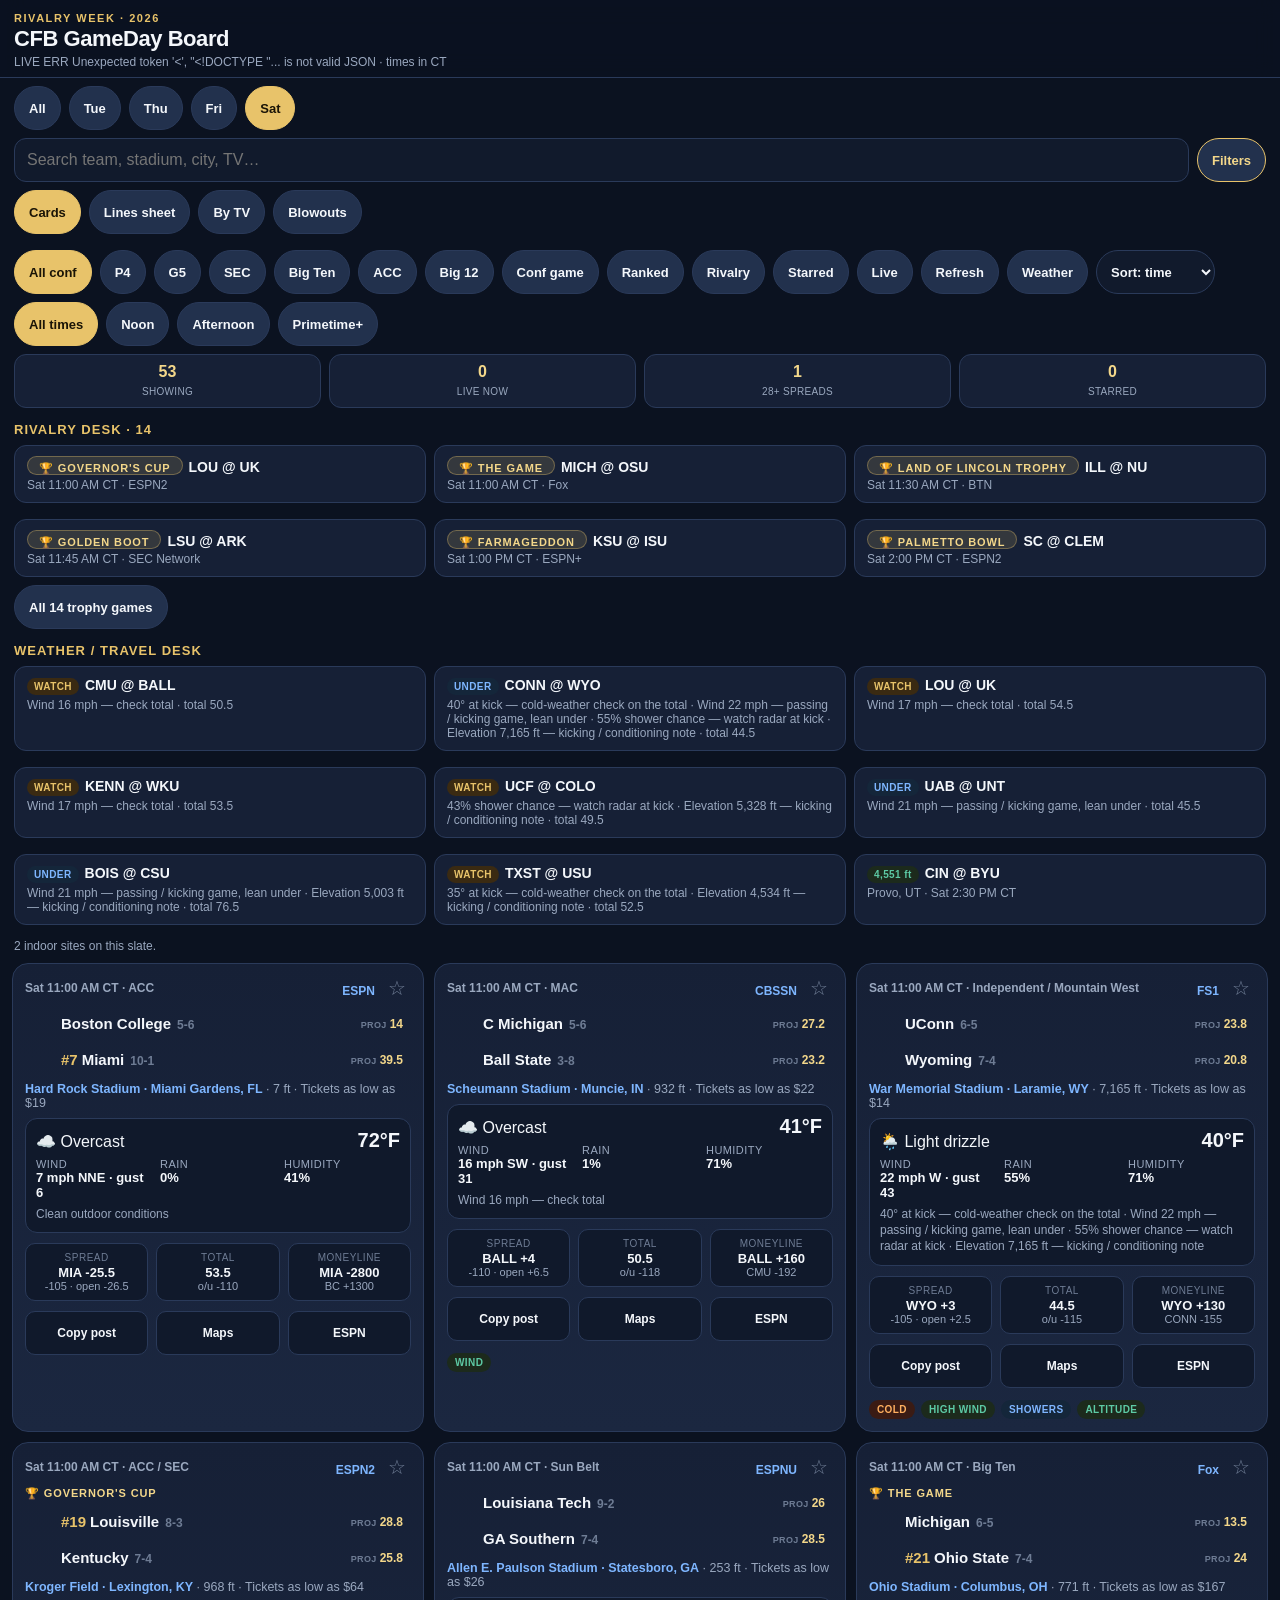
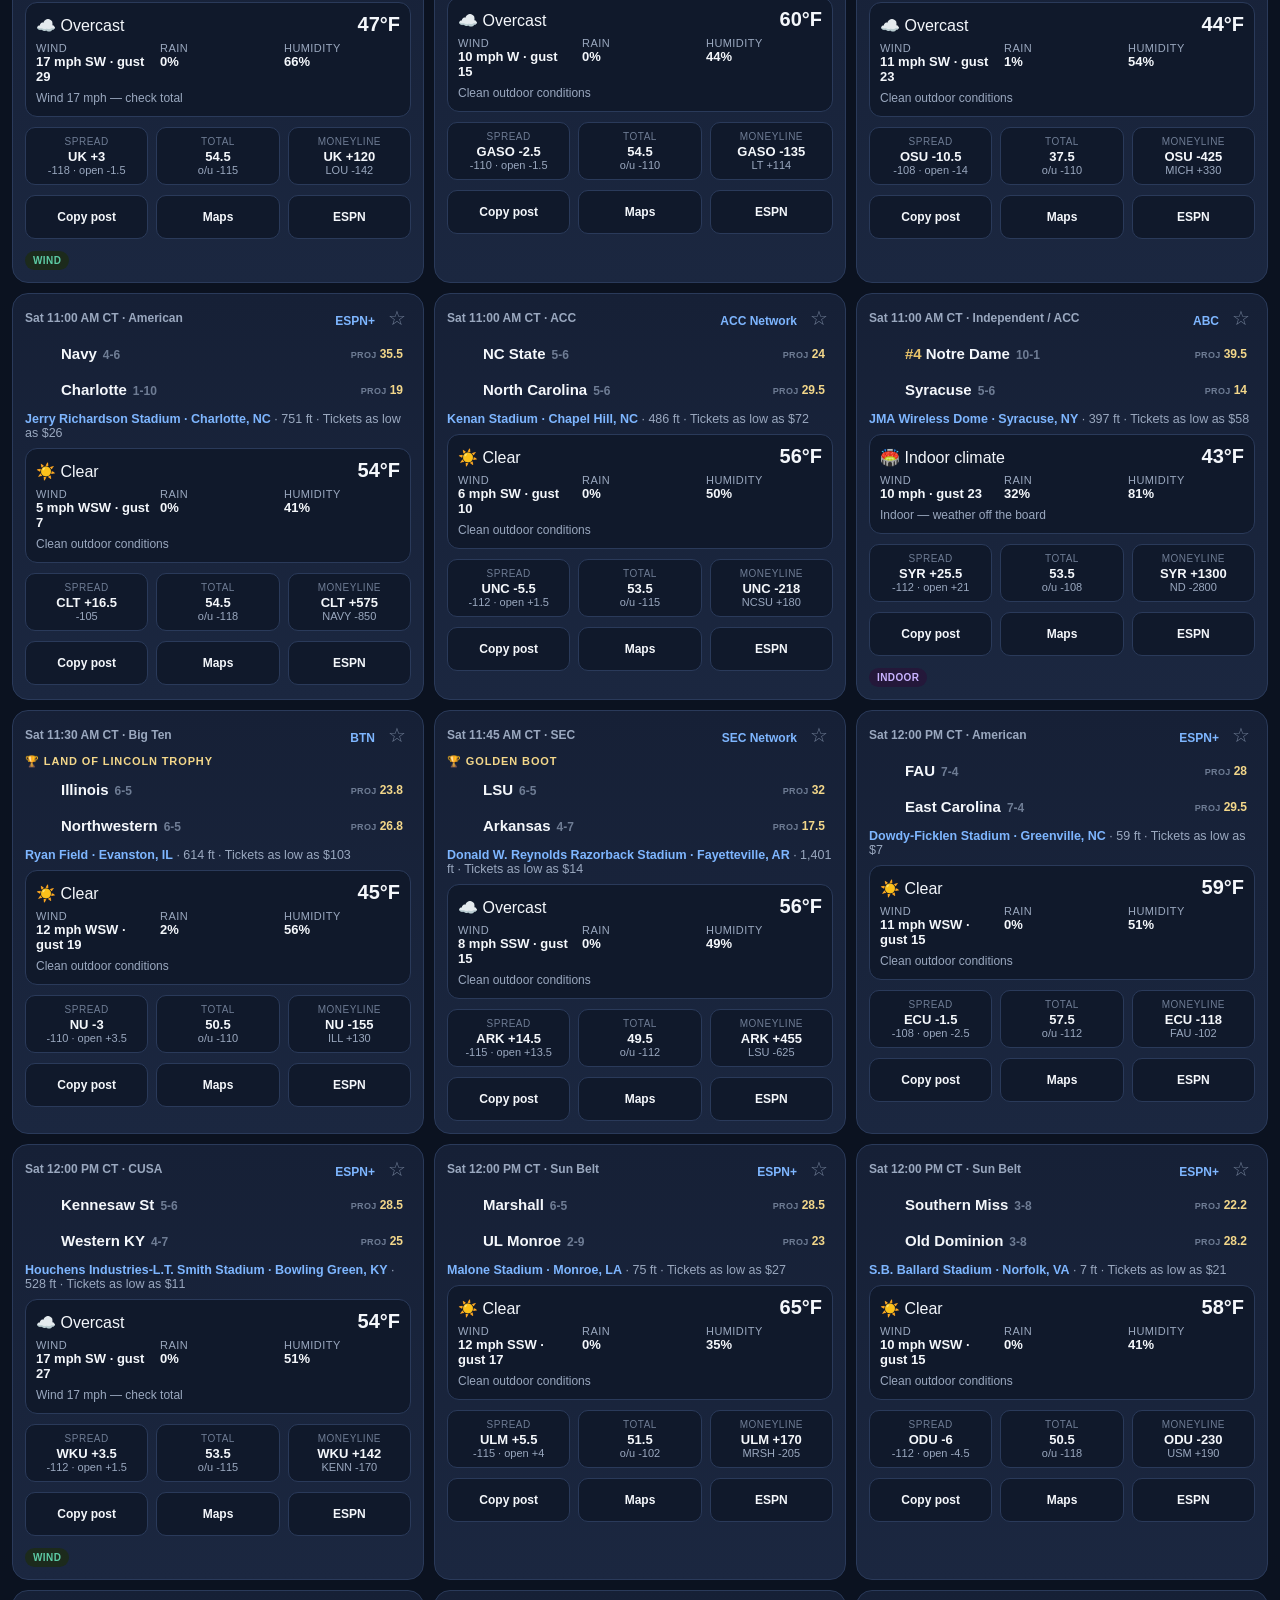
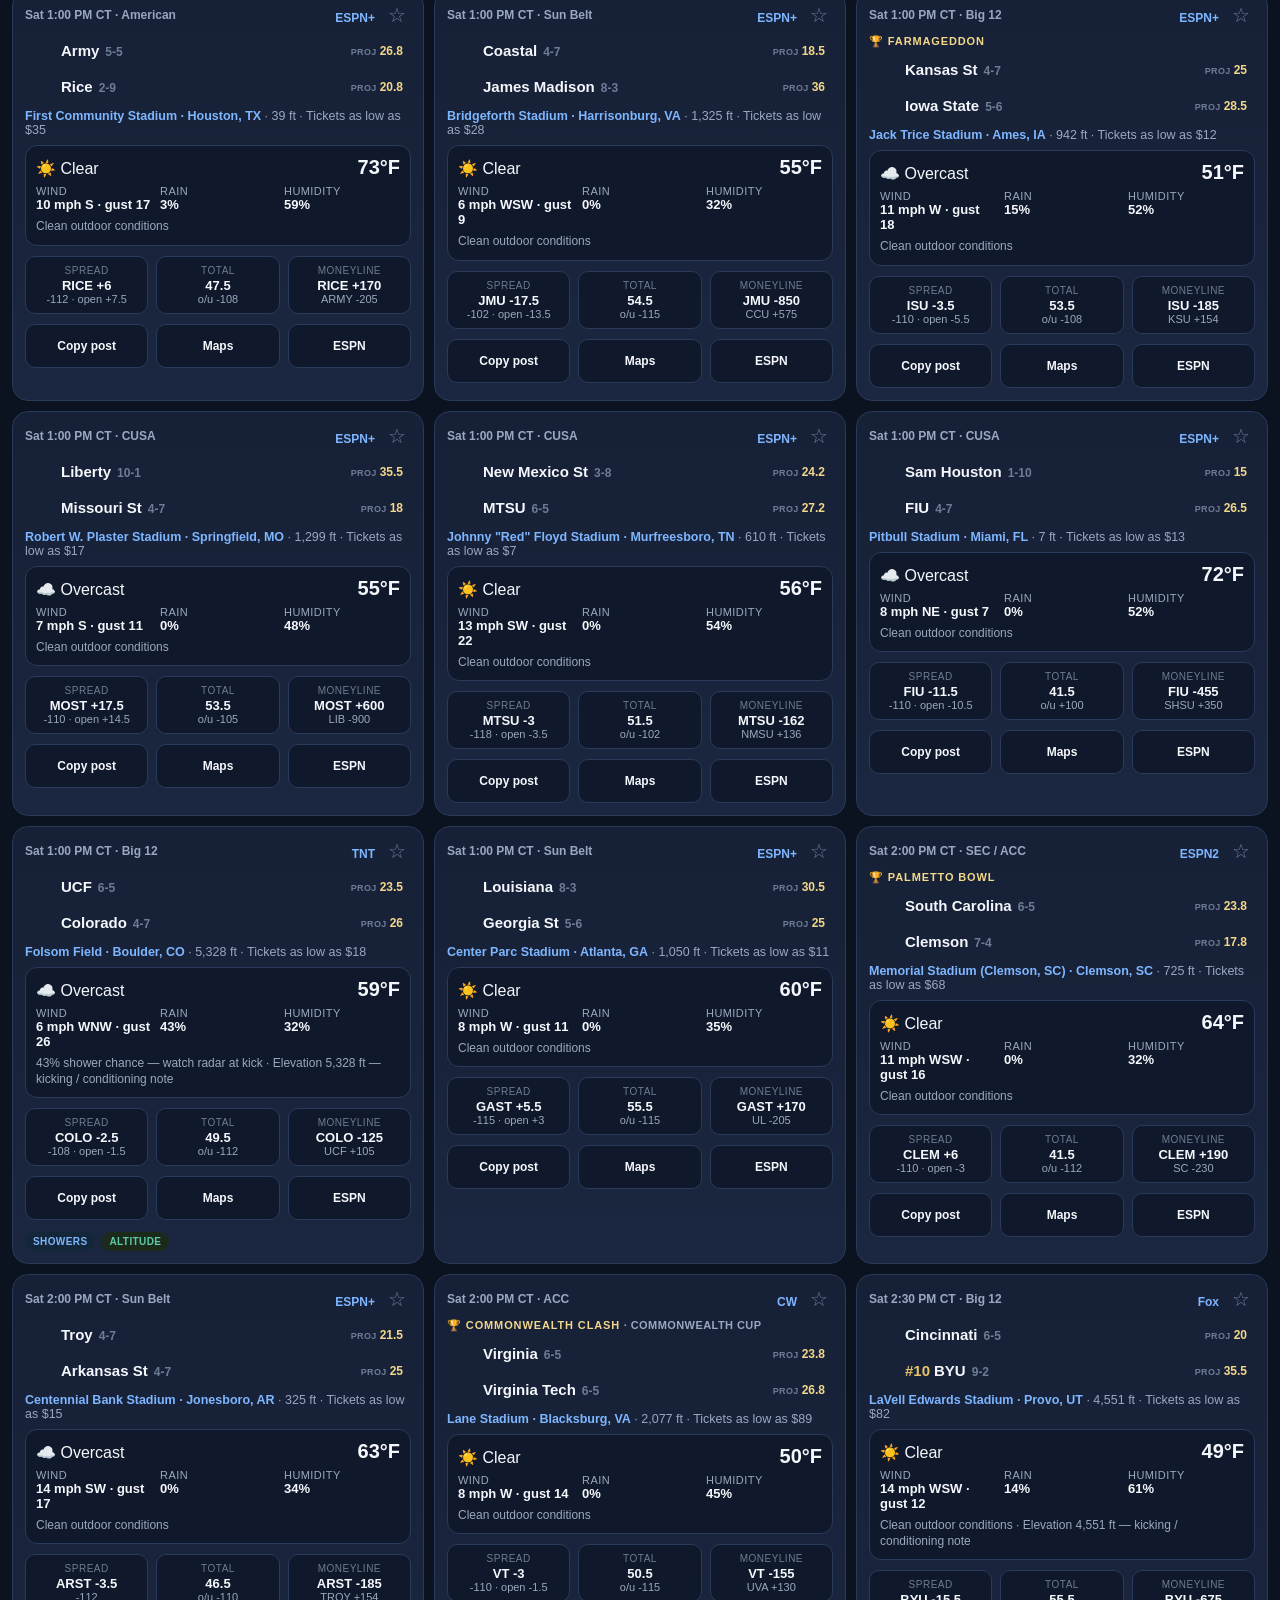
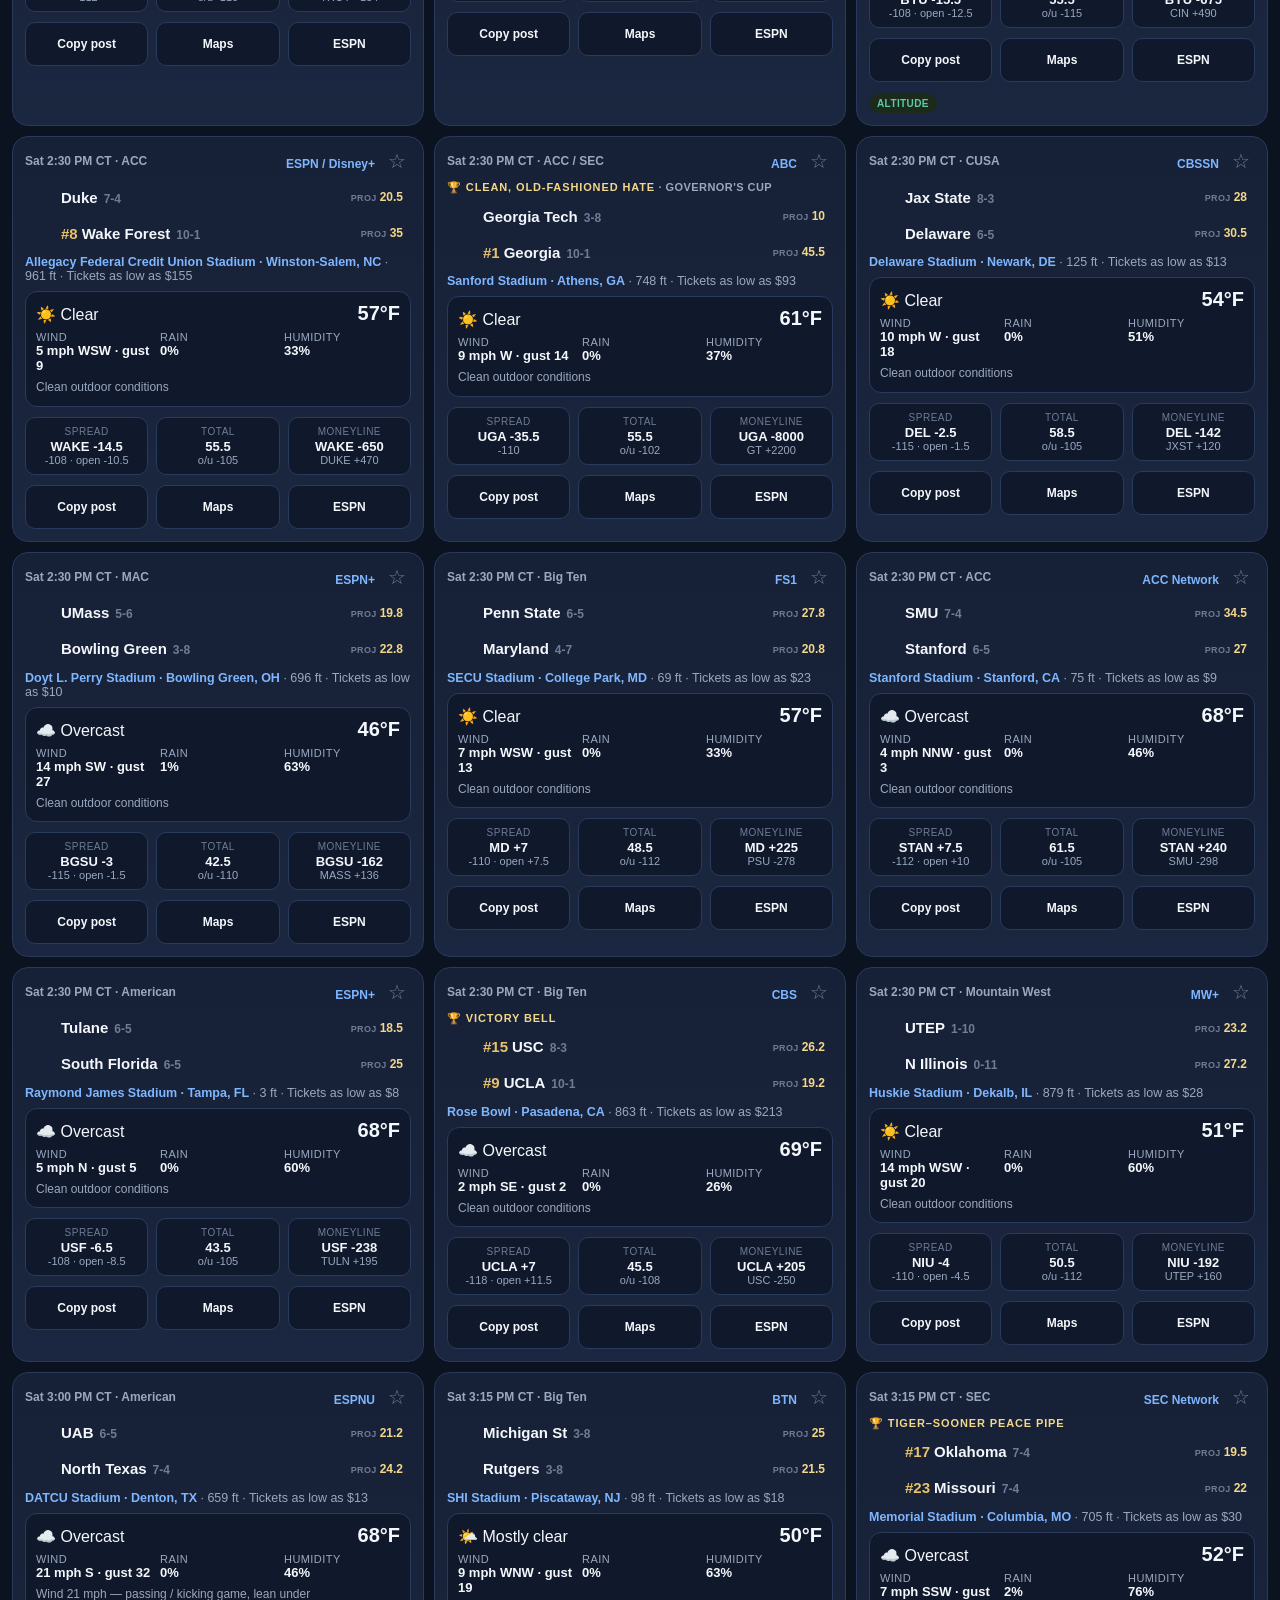
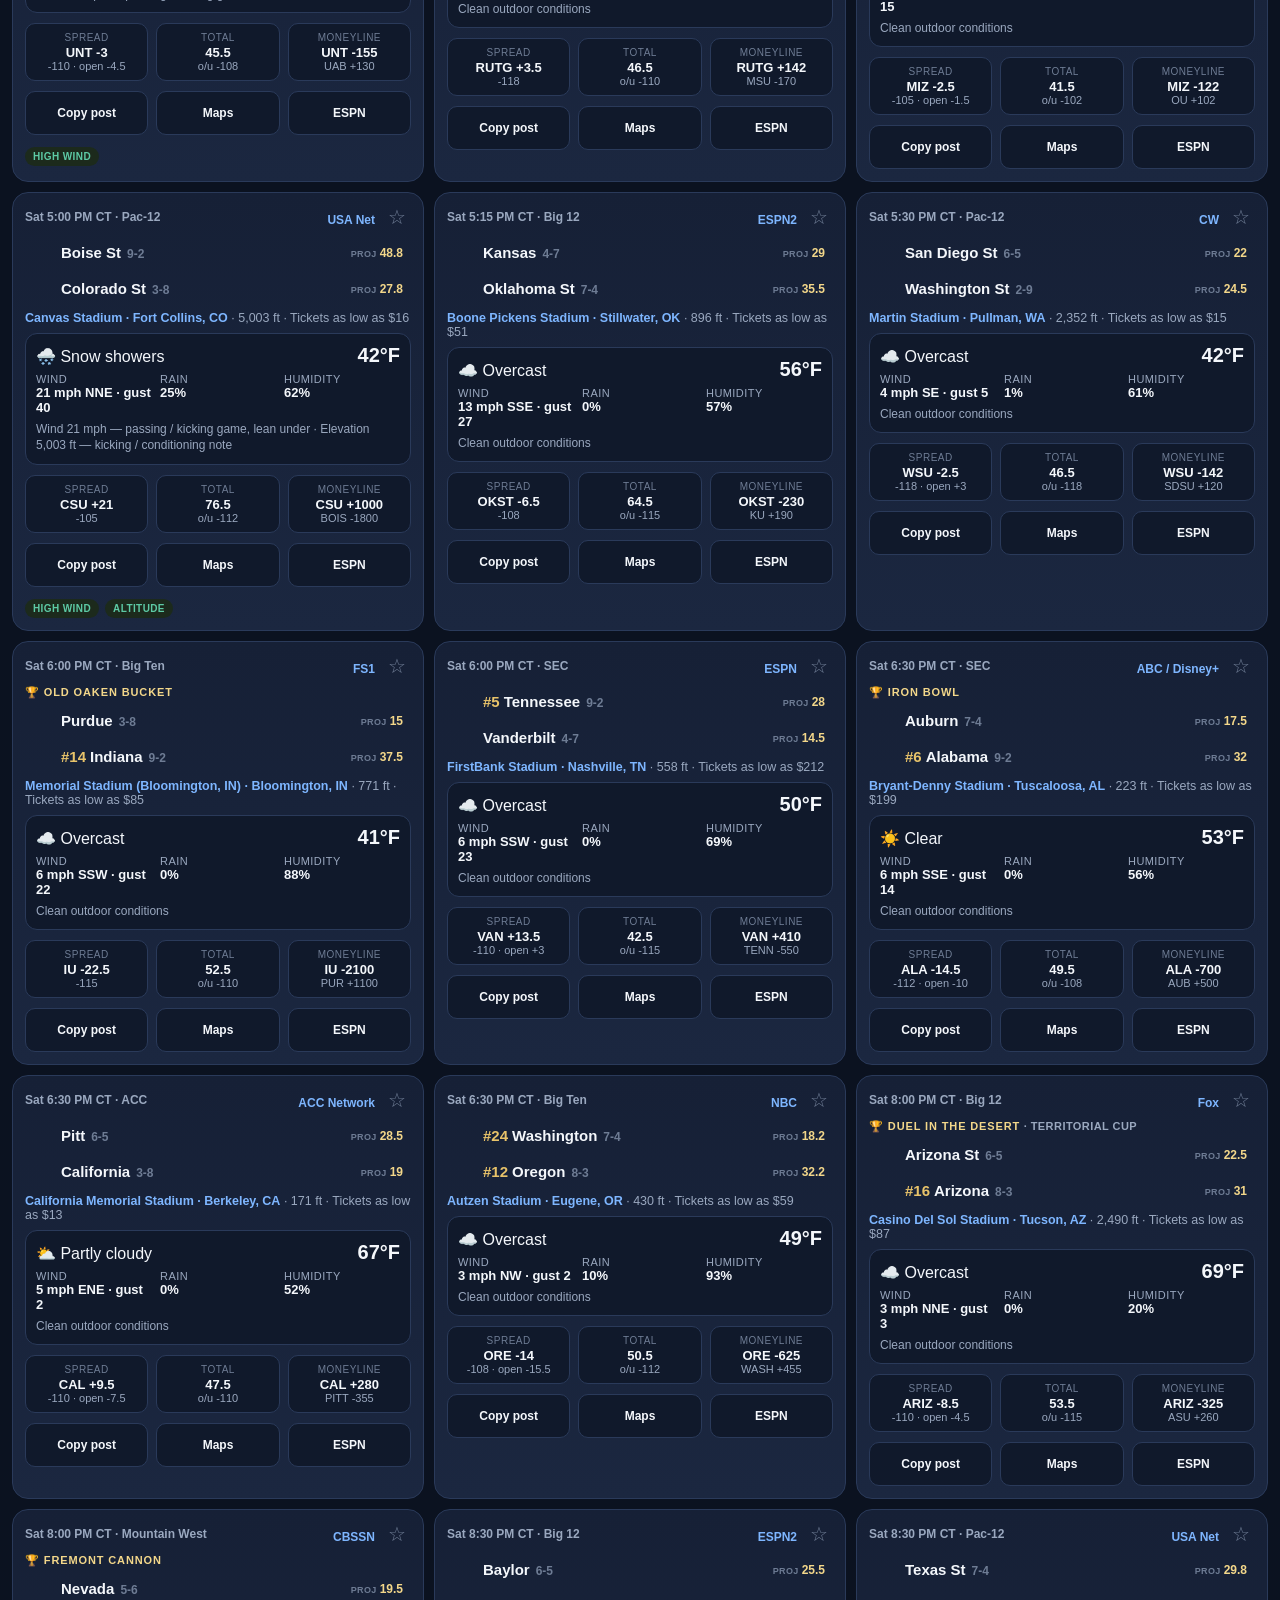
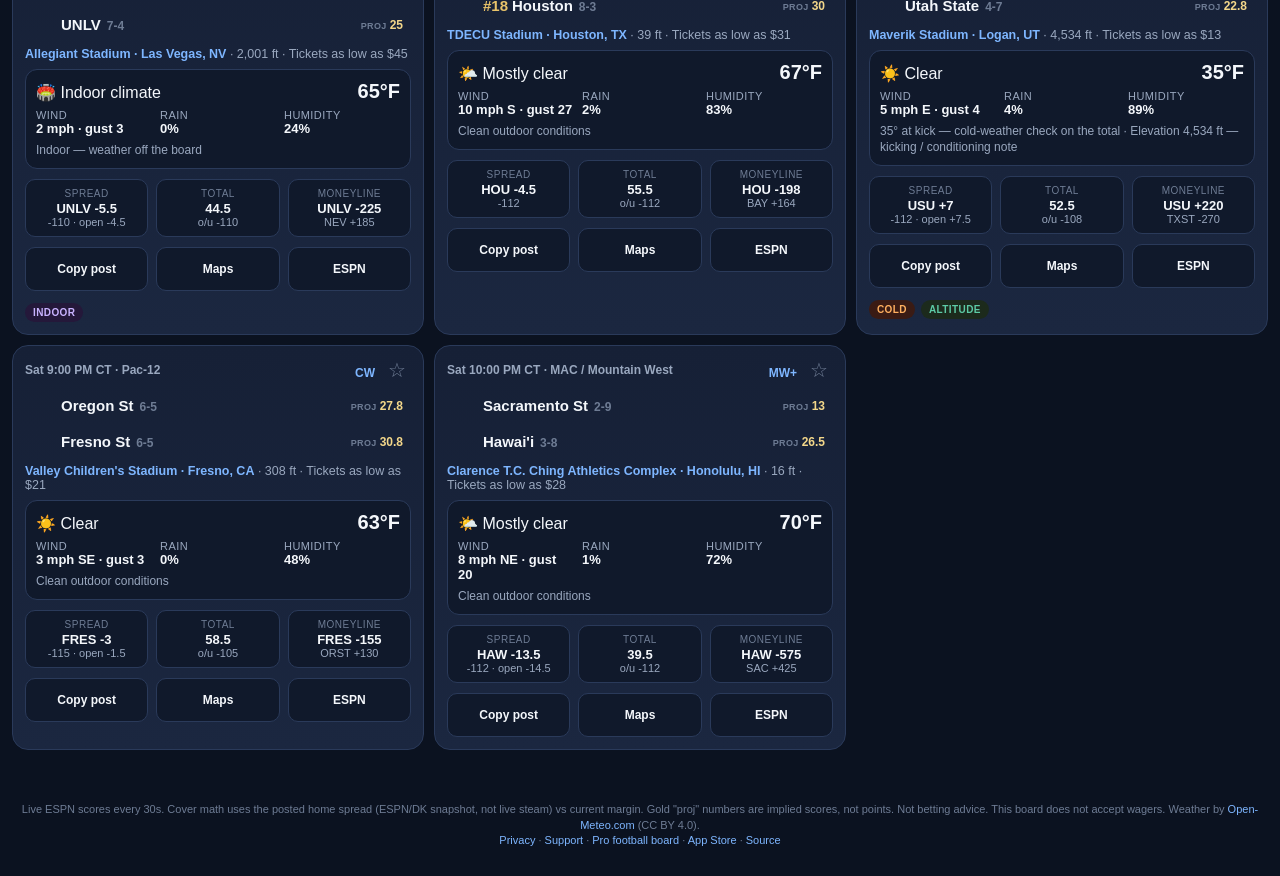
==== commit a4c5457b: "Snapshot: Rivalry Week · 2026 (2026-11-25T22:46Z)" ====
--- a/index.html
+++ b/index.html
@@ -53,7 +53,7 @@
     <div class="a2hs" id="a2hs" hidden><span><b>Add to Home Screen:</b> Share → Add to Home Screen. Opens full-screen like an app.</span><button id="a2hs-x" aria-label="Dismiss">×</button></div>
     <footer>Live ESPN scores every 30s. Cover math uses the posted home spread (ESPN/DK snapshot, not live steam) vs current margin. Gold "proj" numbers are implied scores, not points. Not betting advice. This board does not accept wagers. Weather by <a href="https://open-meteo.com/" rel="noopener">Open-Meteo.com</a> (CC BY 4.0).<br /><a href="/privacy">Privacy</a> · <a href="/support">Support</a> · <a href="/nfl">Pro football board</a> · <a id="store-footer" href="https://apps.apple.com/app/id6809035228" rel="noopener">App Store</a> · <a href="https://github.com/ChristianVerdin/cfb-gameday-board" rel="noopener">Source</a></footer>
   </div>
-  <!-- games:start --><script type="application/ld+json">{"@context":"https://schema.org","@graph":[{"@type":"SportsEvent","@id":"https://cfbgameday.app/#game-401866470","name":"Kent State Golden Flashes at Eastern Michigan Eagles","startDate":"2026-11-24T19:00:00-05:00","eventStatus":"https://schema.org/EventScheduled","eventAttendanceMode":"https://schema.org/OfflineEventAttendanceMode","sport":"American Football","url":"https://cfbgameday.app/","image":["https://cfbgameday.app/icons/og.png"],"location":{"@type":"Place","name":"Rynearson Stadium","address":{"@type":"PostalAddress","addressLocality":"Ypsilanti","addressRegion":"MI","addressCountry":"US"}},"homeTeam":{"@type":"SportsTeam","name":"Eastern Michigan Eagles"},"awayTeam":{"@type":"SportsTeam","name":"Kent State Golden Flashes"},"organizer":{"@type":"Organization","name":"NCAA"},"publication":[{"@type":"BroadcastEvent","isLiveBroadcast":true,"startDate":"2026-11-24T19:00:00-05:00","publishedOn":{"@type":"BroadcastService","name":"ESPN+"}}]},{"@type":"SportsEvent","@id":"https://cfbgameday.app/#game-401866471","name":"Miami (OH) RedHawks at Western Michigan Broncos","startDate":"2026-11-24T19:00:00-05:00","eventStatus":"https://schema.org/EventScheduled","eventAttendanceMode":"https://schema.org/OfflineEventAttendanceMode","sport":"American Football","url":"https://cfbgameday.app/","image":["https://cfbgameday.app/icons/og.png"],"location":{"@type":"Place","name":"Waldo Stadium","address":{"@type":"PostalAddress","addressLocality":"Kalamazoo","addressRegion":"MI","addressCountry":"US"}},"homeTeam":{"@type":"SportsTeam","name":"Western Michigan Broncos"},"awayTeam":{"@type":"SportsTeam","name":"Miami (OH) RedHawks"},"organizer":{"@type":"Organization","name":"NCAA"},"publication":[{"@type":"BroadcastEvent","isLiveBroadcast":true,"startDate":"2026-11-24T19:00:00-05:00","publishedOn":{"@type":"BroadcastService","name":"ESPN2"}}]},{"@type":"SportsEvent","@id":"https://cfbgameday.app/#game-401856879","name":"TCU Horned Frogs at Texas Tech Red Raiders","alternateName":"Saddle Trophy","startDate":"2026-11-26T19:00:00-06:00","eventStatus":"https://schema.org/EventScheduled","eventAttendanceMode":"https://schema.org/OfflineEventAttendanceMode","sport":"American Football","url":"https://cfbgameday.app/","image":["https://cfbgameday.app/icons/og.png"],"location":{"@type":"Place","name":"Galaxy Stadium","address":{"@type":"PostalAddress","addressLocality":"Lubbock","addressRegion":"TX","addressCountry":"US"}},"homeTeam":{"@type":"SportsTeam","name":"Texas Tech Red Raiders"},"awayTeam":{"@type":"SportsTeam","name":"TCU Horned Frogs"},"organizer":{"@type":"Organization","name":"NCAA"},"publication":[{"@type":"BroadcastEvent","isLiveBroadcast":true,"startDate":"2026-11-26T19:00:00-06:00","publishedOn":{"@type":"BroadcastService","name":"ESPN"}}]},{"@type":"SportsEvent","@id":"https://cfbgameday.app/#game-401866472","name":"Buffalo Bulls at Akron Zips","startDate":"2026-11-27T12:00:00-05:00","eventStatus":"https://schema.org/EventScheduled","eventAttendanceMode":"https://schema.org/OfflineEventAttendanceMode","sport":"American Football","url":"https://cfbgameday.app/","image":["https://cfbgameday.app/icons/og.png"],"location":{"@type":"Place","name":"InfoCision Stadium","address":{"@type":"PostalAddress","addressLocality":"Akron","addressRegion":"OH","addressCountry":"US"}},"homeTeam":{"@type":"SportsTeam","name":"Akron Zips"},"awayTeam":{"@type":"SportsTeam","name":"Buffalo Bulls"},"organizer":{"@type":"Organization","name":"NCAA"},"publication":[{"@type":"BroadcastEvent","isLiveBroadcast":true,"startDate":"2026-11-27T12:00:00-05:00","publishedOn":{"@type":"BroadcastService","name":"CBSSN"}}]},{"@type":"SportsEvent","@id":"https://cfbgameday.app/#game-401856762","name":"Mississippi State Bulldogs at Ole Miss Rebels","alternateName":"Egg Bowl","startDate":"2026-11-27T11:00:00-06:00","eventStatus":"https://schema.org/EventScheduled","eventAttendanceMode":"https://schema.org/OfflineEventAttendanceMode","sport":"American Football","url":"https://cfbgameday.app/","image":["https://cfbgameday.app/icons/og.png"],"location":{"@type":"Place","name":"Vaught-Hemingway Stadium","address":{"@type":"PostalAddress","addressLocality":"Oxford","addressRegion":"MS","addressCountry":"US"}},"homeTeam":{"@type":"SportsTeam","name":"Ole Miss Rebels"},"awayTeam":{"@type":"SportsTeam","name":"Mississippi State Bulldogs"},"organizer":{"@type":"Organization","name":"NCAA"},"publication":[{"@type":"BroadcastEvent","isLiveBroadcast":true,"startDate":"2026-11-27T11:00:00-06:00","publishedOn":{"@type":"BroadcastService","name":"ABC"}}]},{"@type":"SportsEvent","@id":"https://cfbgameday.app/#game-401858536","name":"Nebraska Cornhuskers at Iowa Hawkeyes","alternateName":"Heroes Trophy","startDate":"2026-11-27T11:00:00-06:00","eventStatus":"https://schema.org/EventScheduled","eventAttendanceMode":"https://schema.org/OfflineEventAttendanceMode","sport":"American Football","url":"https://cfbgameday.app/","image":["https://cfbgameday.app/icons/og.png"],"location":{"@type":"Place","name":"Kinnick Stadium","address":{"@type":"PostalAddress","addressLocality":"Iowa City","addressRegion":"IA","addressCountry":"US"}},"homeTeam":{"@type":"SportsTeam","name":"Iowa Hawkeyes"},"awayTeam":{"@type":"SportsTeam","name":"Nebraska Cornhuskers"},"organizer":{"@type":"Organization","name":"NCAA"},"publication":[{"@type":"BroadcastEvent","isLiveBroadcast":true,"startDate":"2026-11-27T11:00:00-06:00","publishedOn":{"@type":"BroadcastService","name":"CBS"}}]},{"@type":"SportsEvent","@id":"https://cfbgameday.app/#game-401862840","name":"Tulsa Golden Hurricane at UTSA Roadrunners","startDate":"2026-11-27T11:00:00-06:00","eventStatus":"https://schema.org/EventScheduled","eventAttendanceMode":"https://schema.org/OfflineEventAttendanceMode","sport":"American Football","url":"https://cfbgameday.app/","image":["https://cfbgameday.app/icons/og.png"],"location":{"@type":"Place","name":"Alamodome","address":{"@type":"PostalAddress","addressLocality":"San Antonio","addressRegion":"TX","addressCountry":"US"}},"homeTeam":{"@type":"SportsTeam","name":"UTSA Roadrunners"},"awayTeam":{"@type":"SportsTeam","name":"Tulsa Golden Hurricane"},"organizer":{"@type":"Organization","name":"NCAA"},"publication":[{"@type":"BroadcastEvent","isLiveBroadcast":true,"startDate":"2026-11-27T11:00:00-06:00","publishedOn":{"@type":"BroadcastService","name":"ESPN"}}]},{"@type":"SportsEvent","@id":"https://cfbgameday.app/#game-401866473","name":"Toledo Rockets at Ohio Bobcats","startDate":"2026-11-27T12:00:00-05:00","eventStatus":"https://schema.org/EventScheduled","eventAttendanceMode":"https://schema.org/OfflineEventAttendanceMode","sport":"American Football","url":"https://cfbgameday.app/","image":["https://cfbgameday.app/icons/og.png"],"location":{"@type":"Place","name":"Peden Stadium","address":{"@type":"PostalAddress","addressLocality":"Athens","addressRegion":"OH","addressCountry":"US"}},"homeTeam":{"@type":"SportsTeam","name":"Ohio Bobcats"},"awayTeam":{"@type":"SportsTeam","name":"Toledo Rockets"},"organizer":{"@type":"Organization","name":"NCAA"},"publication":[{"@type":"BroadcastEvent","isLiveBroadcast":true,"startDate":"2026-11-27T12:00:00-05:00","publishedOn":{"@type":"BroadcastService","name":"ESPNU"}}]},{"@type":"SportsEvent","@id":"https://cfbgameday.app/#game-401869930","name":"App State Mountaineers at South Alabama Jaguars","startDate":"2026-11-27T14:00:00-06:00","eventStatus":"https://schema.org/EventScheduled","eventAttendanceMode":"https://schema.org/OfflineEventAttendanceMode","sport":"American Football","url":"https://cfbgameday.app/","image":["https://cfbgameday.app/icons/og.png"],"location":{"@type":"Place","name":"Hancock Whitney Stadium","address":{"@type":"PostalAddress","addressLocality":"Mobile","addressRegion":"AL","addressCountry":"US"}},"homeTeam":{"@type":"SportsTeam","name":"South Alabama Jaguars"},"awayTeam":{"@type":"SportsTeam","name":"App State Mountaineers"},"organizer":{"@type":"Organization","name":"NCAA"},"publication":[{"@type":"BroadcastEvent","isLiveBroadcast":true,"startDate":"2026-11-27T14:00:00-06:00","publishedOn":{"@type":"BroadcastService","name":"ESPN+"}}]},{"@type":"SportsEvent","@id":"https://cfbgameday.app/#game-401856759","name":"Florida Gators at Florida State Seminoles","alternateName":"Sunshine Showdown","startDate":"2026-11-27T15:30:00-05:00","eventStatus":"https://schema.org/EventScheduled","eventAttendanceMode":"https://schema.org/OfflineEventAttendanceMode","sport":"American Football","url":"https://cfbgameday.app/","image":["https://cfbgameday.app/icons/og.png"],"location":{"@type":"Place","name":"Doak Campbell Stadium","address":{"@type":"PostalAddress","addressLocality":"Tallahassee","addressRegion":"FL","addressCountry":"US"}},"homeTeam":{"@type":"SportsTeam","name":"Florida State Seminoles"},"awayTeam":{"@type":"SportsTeam","name":"Florida Gators"},"organizer":{"@type":"Organization","name":"NCAA"},"publication":[{"@type":"BroadcastEvent","isLiveBroadcast":true,"startDate":"2026-11-27T15:30:00-05:00","publishedOn":{"@type":"BroadcastService","name":"ABC"}}]},{"@type":"SportsEvent","@id":"https://cfbgameday.app/#game-401864549","name":"North Dakota State Bison at San José State Spartans","startDate":"2026-11-27T12:30:00-08:00","eventStatus":"https://schema.org/EventScheduled","eventAttendanceMode":"https://schema.org/OfflineEventAttendanceMode","sport":"American Football","url":"https://cfbgameday.app/","image":["https://cfbgameday.app/icons/og.png"],"location":{"@type":"Place","name":"CEFCU Stadium","address":{"@type":"PostalAddress","addressLocality":"San Jose","addressRegion":"CA","addressCountry":"US"}},"homeTeam":{"@type":"SportsTeam","name":"San José State Spartans"},"awayTeam":{"@type":"SportsTeam","name":"North Dakota State Bison"},"organizer":{"@type":"Organization","name":"NCAA"},"publication":[{"@type":"BroadcastEvent","isLiveBroadcast":true,"startDate":"2026-11-27T12:30:00-08:00","publishedOn":{"@type":"BroadcastService","name":"CBSSN"}}]},{"@type":"SportsEvent","@id":"https://cfbgameday.app/#game-401862838","name":"Temple Owls at Memphis Tigers","startDate":"2026-11-27T14:30:00-06:00","eventStatus":"https://schema.org/EventScheduled","eventAttendanceMode":"https://schema.org/OfflineEventAttendanceMode","sport":"American Football","url":"https://cfbgameday.app/","image":["https://cfbgameday.app/icons/og.png"],"location":{"@type":"Place","name":"Simmons Bank Liberty Stadium","address":{"@type":"PostalAddress","addressLocality":"Memphis","addressRegion":"TN","addressCountry":"US"}},"homeTeam":{"@type":"SportsTeam","name":"Memphis Tigers"},"awayTeam":{"@type":"SportsTeam","name":"Temple Owls"},"organizer":{"@type":"Organization","name":"NCAA"},"publication":[{"@type":"BroadcastEvent","isLiveBroadcast":true,"startDate":"2026-11-27T14:30:00-06:00","publishedOn":{"@type":"BroadcastService","name":"ESPN"}}]},{"@type":"SportsEvent","@id":"https://cfbgameday.app/#game-401864546","name":"Air Force Falcons at New Mexico Lobos","startDate":"2026-11-27T14:30:00-07:00","eventStatus":"https://schema.org/EventScheduled","eventAttendanceMode":"https://schema.org/OfflineEventAttendanceMode","sport":"American Football","url":"https://cfbgameday.app/","image":["https://cfbgameday.app/icons/og.png"],"location":{"@type":"Place","name":"University Stadium (NM)","address":{"@type":"PostalAddress","addressLocality":"Albuquerque","addressRegion":"NM","addressCountry":"US"}},"homeTeam":{"@type":"SportsTeam","name":"New Mexico Lobos"},"awayTeam":{"@type":"SportsTeam","name":"Air Force Falcons"},"organizer":{"@type":"Organization","name":"NCAA"},"publication":[{"@type":"BroadcastEvent","isLiveBroadcast":true,"startDate":"2026-11-27T14:30:00-07:00","publishedOn":{"@type":"BroadcastService","name":"CW"}}]},{"@type":"SportsEvent","@id":"https://cfbgameday.app/#game-401858544","name":"Minnesota Golden Gophers at Wisconsin Badgers","alternateName":"Paul Bunyan's Axe","startDate":"2026-11-27T18:30:00-06:00","eventStatus":"https://schema.org/EventScheduled","eventAttendanceMode":"https://schema.org/OfflineEventAttendanceMode","sport":"American Football","url":"https://cfbgameday.app/","image":["https://cfbgameday.app/icons/og.png"],"location":{"@type":"Place","name":"Camp Randall Stadium","address":{"@type":"PostalAddress","addressLocality":"Madison","addressRegion":"WI","addressCountry":"US"}},"homeTeam":{"@type":"SportsTeam","name":"Wisconsin Badgers"},"awayTeam":{"@type":"SportsTeam","name":"Minnesota Golden Gophers"},"organizer":{"@type":"Organization","name":"NCAA"},"publication":[{"@type":"BroadcastEvent","isLiveBroadcast":true,"startDate":"2026-11-27T18:30:00-06:00","publishedOn":{"@type":"BroadcastService","name":"NBC"}}]},{"@type":"SportsEvent","@id":"https://cfbgameday.app/#game-401856756","name":"Texas Longhorns at Texas A&M Aggies","alternateName":"Lone Star Showdown","startDate":"2026-11-27T18:30:00-06:00","eventStatus":"https://schema.org/EventScheduled","eventAttendanceMode":"https://schema.org/OfflineEventAttendanceMode","sport":"American Football","url":"https://cfbgameday.app/","image":["https://cfbgameday.app/icons/og.png"],"location":{"@type":"Place","name":"Kyle Field","address":{"@type":"PostalAddress","addressLocality":"College Station","addressRegion":"TX","addressCountry":"US"}},"homeTeam":{"@type":"SportsTeam","name":"Texas A&M Aggies"},"awayTeam":{"@type":"SportsTeam","name":"Texas Longhorns"},"organizer":{"@type":"Organization","name":"NCAA"},"publication":[{"@type":"BroadcastEvent","isLiveBroadcast":true,"startDate":"2026-11-27T18:30:00-06:00","publishedOn":{"@type":"BroadcastService","name":"ABC"}}]},{"@type":"SportsEvent","@id":"https://cfbgameday.app/#game-401856880","name":"West Virginia Mountaineers at Utah Utes","startDate":"2026-11-27T19:00:00-07:00","eventStatus":"https://schema.org/EventScheduled","eventAttendanceMode":"https://schema.org/OfflineEventAttendanceMode","sport":"American Football","url":"https://cfbgameday.app/","image":["https://cfbgameday.app/icons/og.png"],"location":{"@type":"Place","name":"Rice-Eccles Stadium","address":{"@type":"PostalAddress","addressLocality":"Salt Lake City","addressRegion":"UT","addressCountry":"US"}},"homeTeam":{"@type":"SportsTeam","name":"Utah Utes"},"awayTeam":{"@type":"SportsTeam","name":"West Virginia Mountaineers"},"organizer":{"@type":"Organization","name":"NCAA"},"publication":[{"@type":"BroadcastEvent","isLiveBroadcast":true,"startDate":"2026-11-27T19:00:00-07:00","publishedOn":{"@type":"BroadcastService","name":"Fox"}}]},{"@type":"SportsEvent","@id":"https://cfbgameday.app/#game-401858311","name":"Boston College Eagles at Miami Hurricanes","startDate":"2026-11-28T12:00:00-05:00","eventStatus":"https://schema.org/EventScheduled","eventAttendanceMode":"https://schema.org/OfflineEventAttendanceMode","sport":"American Football","url":"https://cfbgameday.app/","image":["https://cfbgameday.app/icons/og.png"],"location":{"@type":"Place","name":"Hard Rock Stadium","address":{"@type":"PostalAddress","addressLocality":"Miami Gardens","addressRegion":"FL","addressCountry":"US"}},"homeTeam":{"@type":"SportsTeam","name":"Miami Hurricanes"},"awayTeam":{"@type":"SportsTeam","name":"Boston College Eagles"},"organizer":{"@type":"Organization","name":"NCAA"},"publication":[{"@type":"BroadcastEvent","isLiveBroadcast":true,"startDate":"2026-11-28T12:00:00-05:00","publishedOn":{"@type":"BroadcastService","name":"ESPN"}}]},{"@type":"SportsEvent","@id":"https://cfbgameday.app/#game-401866474","name":"Central Michigan Chippewas at Ball State Cardinals","startDate":"2026-11-28T12:00:00-05:00","eventStatus":"https://schema.org/EventScheduled","eventAttendanceMode":"https://schema.org/OfflineEventAttendanceMode","sport":"American Football","url":"https://cfbgameday.app/","image":["https://cfbgameday.app/icons/og.png"],"location":{"@type":"Place","name":"Scheumann Stadium","address":{"@type":"PostalAddress","addressLocality":"Muncie","addressRegion":"IN","addressCountry":"US"}},"homeTeam":{"@type":"SportsTeam","name":"Ball State Cardinals"},"awayTeam":{"@type":"SportsTeam","name":"Central Michigan Chippewas"},"organizer":{"@type":"Organization","name":"NCAA"},"publication":[{"@type":"BroadcastEvent","isLiveBroadcast":true,"startDate":"2026-11-28T12:00:00-05:00","publishedOn":{"@type":"BroadcastService","name":"CBSSN"}}]},{"@type":"SportsEvent","@id":"https://cfbgameday.app/#game-401861969","name":"UConn Huskies at Wyoming Cowboys","startDate":"2026-11-28T10:00:00-07:00","eventStatus":"https://schema.org/EventScheduled","eventAttendanceMode":"https://schema.org/OfflineEventAttendanceMode","sport":"American Football","url":"https://cfbgameday.app/","image":["https://cfbgameday.app/icons/og.png"],"location":{"@type":"Place","name":"War Memorial Stadium","address":{"@type":"PostalAddress","addressLocality":"Laramie","addressRegion":"WY","addressCountry":"US"}},"homeTeam":{"@type":"SportsTeam","name":"Wyoming Cowboys"},"awayTeam":{"@type":"SportsTeam","name":"UConn Huskies"},"organizer":{"@type":"Organization","name":"NCAA"},"publication":[{"@type":"BroadcastEvent","isLiveBroadcast":true,"startDate":"2026-11-28T10:00:00-07:00","publishedOn":{"@type":"BroadcastService","name":"FS1"}}]},{"@type":"SportsEvent","@id":"https://cfbgameday.app/#game-401856761","name":"Louisville Cardinals at Kentucky Wildcats","alternateName":"Governor's Cup","startDate":"2026-11-28T12:00:00-05:00","eventStatus":"https://schema.org/EventScheduled","eventAttendanceMode":"https://schema.org/OfflineEventAttendanceMode","sport":"American Football","url":"https://cfbgameday.app/","image":["https://cfbgameday.app/icons/og.png"],"location":{"@type":"Place","name":"Kroger Field","address":{"@type":"PostalAddress","addressLocality":"Lexington","addressRegion":"KY","addressCountry":"US"}},"homeTeam":{"@type":"SportsTeam","name":"Kentucky Wildcats"},"awayTeam":{"@type":"SportsTeam","name":"Louisville Cardinals"},"organizer":{"@type":"Organization","name":"NCAA"},"publication":[{"@type":"BroadcastEvent","isLiveBroadcast":true,"startDate":"2026-11-28T12:00:00-05:00","publishedOn":{"@type":"BroadcastService","name":"ESPN2"}}]},{"@type":"SportsEvent","@id":"https://cfbgameday.app/#game-401869954","name":"Louisiana Tech Bulldogs at Georgia Southern Eagles","startDate":"2026-11-28T12:00:00-05:00","eventStatus":"https://schema.org/EventScheduled","eventAttendanceMode":"https://schema.org/OfflineEventAttendanceMode","sport":"American Football","url":"https://cfbgameday.app/","image":["https://cfbgameday.app/icons/og.png"],"location":{"@type":"Place","name":"Allen E. Paulson Stadium","address":{"@type":"PostalAddress","addressLocality":"Statesboro","addressRegion":"GA","addressCountry":"US"}},"homeTeam":{"@type":"SportsTeam","name":"Georgia Southern Eagles"},"awayTeam":{"@type":"SportsTeam","name":"Louisiana Tech Bulldogs"},"organizer":{"@type":"Organization","name":"NCAA"},"publication":[{"@type":"BroadcastEvent","isLiveBroadcast":true,"startDate":"2026-11-28T12:00:00-05:00","publishedOn":{"@type":"BroadcastService","name":"ESPNU"}}]},{"@type":"SportsEvent","@id":"https://cfbgameday.app/#game-401858540","name":"Michigan Wolverines at Ohio State Buckeyes","alternateName":"The Game","startDate":"2026-11-28T12:00:00-05:00","eventStatus":"https://schema.org/EventScheduled","eventAttendanceMode":"https://schema.org/OfflineEventAttendanceMode","sport":"American Football","url":"https://cfbgameday.app/","image":["https://cfbgameday.app/icons/og.png"],"location":{"@type":"Place","name":"Ohio Stadium","address":{"@type":"PostalAddress","addressLocality":"Columbus","addressRegion":"OH","addressCountry":"US"}},"homeTeam":{"@type":"SportsTeam","name":"Ohio State Buckeyes"},"awayTeam":{"@type":"SportsTeam","name":"Michigan Wolverines"},"organizer":{"@type":"Organization","name":"NCAA"},"publication":[{"@type":"BroadcastEvent","isLiveBroadcast":true,"startDate":"2026-11-28T12:00:00-05:00","publishedOn":{"@type":"BroadcastService","name":"Fox"}}]},{"@type":"SportsEvent","@id":"https://cfbgameday.app/#game-401862842","name":"Navy Midshipmen at Charlotte 49ers","startDate":"2026-11-28T12:00:00-05:00","eventStatus":"https://schema.org/EventScheduled","eventAttendanceMode":"https://schema.org/OfflineEventAttendanceMode","sport":"American Football","url":"https://cfbgameday.app/","image":["https://cfbgameday.app/icons/og.png"],"location":{"@type":"Place","name":"Jerry Richardson Stadium","address":{"@type":"PostalAddress","addressLocality":"Charlotte","addressRegion":"NC","addressCountry":"US"}},"homeTeam":{"@type":"SportsTeam","name":"Charlotte 49ers"},"awayTeam":{"@type":"SportsTeam","name":"Navy Midshipmen"},"organizer":{"@type":"Organization","name":"NCAA"},"publication":[{"@type":"BroadcastEvent","isLiveBroadcast":true,"startDate":"2026-11-28T12:00:00-05:00","publishedOn":{"@type":"BroadcastService","name":"ESPN+"}}]},{"@type":"SportsEvent","@id":"https://cfbgameday.app/#game-401858313","name":"NC State Wolfpack at North Carolina Tar Heels","startDate":"2026-11-28T12:00:00-05:00","eventStatus":"https://schema.org/EventScheduled","eventAttendanceMode":"https://schema.org/OfflineEventAttendanceMode","sport":"American Football","url":"https://cfbgameday.app/","image":["https://cfbgameday.app/icons/og.png"],"location":{"@type":"Place","name":"Kenan Stadium","address":{"@type":"PostalAddress","addressLocality":"Chapel Hill","addressRegion":"NC","addressCountry":"US"}},"homeTeam":{"@type":"SportsTeam","name":"North Carolina Tar Heels"},"awayTeam":{"@type":"SportsTeam","name":"NC State Wolfpack"},"organizer":{"@type":"Organization","name":"NCAA"},"publication":[{"@type":"BroadcastEvent","isLiveBroadcast":true,"startDate":"2026-11-28T12:00:00-05:00","publishedOn":{"@type":"BroadcastService","name":"ACC Network"}}]},{"@type":"SportsEvent","@id":"https://cfbgameday.app/#game-401858314","name":"Notre Dame Fighting Irish at Syracuse Orange","startDate":"2026-11-28T12:00:00-05:00","eventStatus":"https://schema.org/EventScheduled","eventAttendanceMode":"https://schema.org/OfflineEventAttendanceMode","sport":"American Football","url":"https://cfbgameday.app/","image":["https://cfbgameday.app/icons/og.png"],"location":{"@type":"Place","name":"JMA Wireless Dome","address":{"@type":"PostalAddress","addressLocality":"Syracuse","addressRegion":"NY","addressCountry":"US"}},"homeTeam":{"@type":"SportsTeam","name":"Syracuse Orange"},"awayTeam":{"@type":"SportsTeam","name":"Notre Dame Fighting Irish"},"organizer":{"@type":"Organization","name":"NCAA"},"publication":[{"@type":"BroadcastEvent","isLiveBroadcast":true,"startDate":"2026-11-28T12:00:00-05:00","publishedOn":{"@type":"BroadcastService","name":"ABC"}}]},{"@type":"SportsEvent","@id":"https://cfbgameday.app/#game-401858537","name":"Illinois Fighting Illini at Northwestern Wildcats","alternateName":"Land of Lincoln Trophy","startDate":"2026-11-28T11:30:00-06:00","eventStatus":"https://schema.org/EventScheduled","eventAttendanceMode":"https://schema.org/OfflineEventAttendanceMode","sport":"American Football","url":"https://cfbgameday.app/","image":["https://cfbgameday.app/icons/og.png"],"location":{"@type":"Place","name":"Ryan Field","address":{"@type":"PostalAddress","addressLocality":"Evanston","addressRegion":"IL","addressCountry":"US"}},"homeTeam":{"@type":"SportsTeam","name":"Northwestern Wildcats"},"awayTeam":{"@type":"SportsTeam","name":"Illinois Fighting Illini"},"organizer":{"@type":"Organization","name":"NCAA"},"publication":[{"@type":"BroadcastEvent","isLiveBroadcast":true,"startDate":"2026-11-28T11:30:00-06:00","publishedOn":{"@type":"BroadcastService","name":"BTN"}}]},{"@type":"SportsEvent","@id":"https://cfbgameday.app/#game-401856758","name":"LSU Tigers at Arkansas Razorbacks","alternateName":"Golden Boot","startDate":"2026-11-28T11:45:00-06:00","eventStatus":"https://schema.org/EventScheduled","eventAttendanceMode":"https://schema.org/OfflineEventAttendanceMode","sport":"American Football","url":"https://cfbgameday.app/","image":["https://cfbgameday.app/icons/og.png"],"location":{"@type":"Place","name":"Donald W. Reynolds Razorback Stadium","address":{"@type":"PostalAddress","addressLocality":"Fayetteville","addressRegion":"AR","addressCountry":"US"}},"homeTeam":{"@type":"SportsTeam","name":"Arkansas Razorbacks"},"awayTeam":{"@type":"SportsTeam","name":"LSU Tigers"},"organizer":{"@type":"Organization","name":"NCAA"},"publication":[{"@type":"BroadcastEvent","isLiveBroadcast":true,"startDate":"2026-11-28T11:45:00-06:00","publishedOn":{"@type":"BroadcastService","name":"SEC Network"}}]},{"@type":"SportsEvent","@id":"https://cfbgameday.app/#game-401862837","name":"Florida Atlantic Owls at East Carolina Pirates","startDate":"2026-11-28T13:00:00-05:00","eventStatus":"https://schema.org/EventScheduled","eventAttendanceMode":"https://schema.org/OfflineEventAttendanceMode","sport":"American Football","url":"https://cfbgameday.app/","image":["https://cfbgameday.app/icons/og.png"],"location":{"@type":"Place","name":"Dowdy-Ficklen Stadium","address":{"@type":"PostalAddress","addressLocality":"Greenville","addressRegion":"NC","addressCountry":"US"}},"homeTeam":{"@type":"SportsTeam","name":"East Carolina Pirates"},"awayTeam":{"@type":"SportsTeam","name":"Florida Atlantic Owls"},"organizer":{"@type":"Organization","name":"NCAA"},"publication":[{"@type":"BroadcastEvent","isLiveBroadcast":true,"startDate":"2026-11-28T13:00:00-05:00","publishedOn":{"@type":"BroadcastService","name":"ESPN+"}}]},{"@type":"SportsEvent","@id":"https://cfbgameday.app/#game-401870804","name":"Kennesaw State Owls at Western Kentucky Hilltoppers","startDate":"2026-11-28T12:00:00-06:00","eventStatus":"https://schema.org/EventScheduled","eventAttendanceMode":"https://schema.org/OfflineEventAttendanceMode","sport":"American Football","url":"https://cfbgameday.app/","image":["https://cfbgameday.app/icons/og.png"],"location":{"@type":"Place","name":"Houchens Industries-L.T. Smith Stadium","address":{"@type":"PostalAddress","addressLocality":"Bowling Green","addressRegion":"KY","addressCountry":"US"}},"homeTeam":{"@type":"SportsTeam","name":"Western Kentucky Hilltoppers"},"awayTeam":{"@type":"SportsTeam","name":"Kennesaw State Owls"},"organizer":{"@type":"Organization","name":"NCAA"},"publication":[{"@type":"BroadcastEvent","isLiveBroadcast":true,"startDate":"2026-11-28T12:00:00-06:00","publishedOn":{"@type":"BroadcastService","name":"ESPN+"}}]},{"@type":"SportsEvent","@id":"https://cfbgameday.app/#game-401871102","name":"Marshall Thundering Herd at UL Monroe Warhawks","startDate":"2026-11-28T12:00:00-06:00","eventStatus":"https://schema.org/EventScheduled","eventAttendanceMode":"https://schema.org/OfflineEventAttendanceMode","sport":"American Football","url":"https://cfbgameday.app/","image":["https://cfbgameday.app/icons/og.png"],"location":{"@type":"Place","name":"Malone Stadium","address":{"@type":"PostalAddress","addressLocality":"Monroe","addressRegion":"LA","addressCountry":"US"}},"homeTeam":{"@type":"SportsTeam","name":"UL Monroe Warhawks"},"awayTeam":{"@type":"SportsTeam","name":"Marshall Thundering Herd"},"organizer":{"@type":"Organization","name":"NCAA"},"publication":[{"@type":"BroadcastEvent","isLiveBroadcast":true,"startDate":"2026-11-28T12:00:00-06:00","publishedOn":{"@type":"BroadcastService","name":"ESPN+"}}]},{"@type":"SportsEvent","@id":"https://cfbgameday.app/#game-401871103","name":"Southern Miss Golden Eagles at Old Dominion Monarchs","startDate":"2026-11-28T13:00:00-05:00","eventStatus":"https://schema.org/EventScheduled","eventAttendanceMode":"https://schema.org/OfflineEventAttendanceMode","sport":"American Football","url":"https://cfbgameday.app/","image":["https://cfbgameday.app/icons/og.png"],"location":{"@type":"Place","name":"S.B. Ballard Stadium","address":{"@type":"PostalAddress","addressLocality":"Norfolk","addressRegion":"VA","addressCountry":"US"}},"homeTeam":{"@type":"SportsTeam","name":"Old Dominion Monarchs"},"awayTeam":{"@type":"SportsTeam","name":"Southern Miss Golden Eagles"},"organizer":{"@type":"Organization","name":"NCAA"},"publication":[{"@type":"BroadcastEvent","isLiveBroadcast":true,"startDate":"2026-11-28T13:00:00-05:00","publishedOn":{"@type":"BroadcastService","name":"ESPN+"}}]},{"@type":"SportsEvent","@id":"https://cfbgameday.app/#game-401862841","name":"Army Black Knights at Rice Owls","startDate":"2026-11-28T13:00:00-06:00","eventStatus":"https://schema.org/EventScheduled","eventAttendanceMode":"https://schema.org/OfflineEventAttendanceMode","sport":"American Football","url":"https://cfbgameday.app/","image":["https://cfbgameday.app/icons/og.png"],"location":{"@type":"Place","name":"First Community Stadium","address":{"@type":"PostalAddress","addressLocality":"Houston","addressRegion":"TX","addressCountry":"US"}},"homeTeam":{"@type":"SportsTeam","name":"Rice Owls"},"awayTeam":{"@type":"SportsTeam","name":"Army Black Knights"},"organizer":{"@type":"Organization","name":"NCAA"},"publication":[{"@type":"BroadcastEvent","isLiveBroadcast":true,"startDate":"2026-11-28T13:00:00-06:00","publishedOn":{"@type":"BroadcastService","name":"ESPN+"}}]},{"@type":"SportsEvent","@id":"https://cfbgameday.app/#game-401869947","name":"Coastal Carolina Chanticleers at James Madison Dukes","startDate":"2026-11-28T14:00:00-05:00","eventStatus":"https://schema.org/EventScheduled","eventAttendanceMode":"https://schema.org/OfflineEventAttendanceMode","sport":"American Football","url":"https://cfbgameday.app/","image":["https://cfbgameday.app/icons/og.png"],"location":{"@type":"Place","name":"Bridgeforth Stadium","address":{"@type":"PostalAddress","addressLocality":"Harrisonburg","addressRegion":"VA","addressCountry":"US"}},"homeTeam":{"@type":"SportsTeam","name":"James Madison Dukes"},"awayTeam":{"@type":"SportsTeam","name":"Coastal Carolina Chanticleers"},"organizer":{"@type":"Organization","name":"NCAA"},"publication":[{"@type":"BroadcastEvent","isLiveBroadcast":true,"startDate":"2026-11-28T14:00:00-05:00","publishedOn":{"@type":"BroadcastService","name":"ESPN+"}}]},{"@type":"SportsEvent","@id":"https://cfbgameday.app/#game-401856878","name":"Kansas State Wildcats at Iowa State Cyclones","alternateName":"Farmageddon","startDate":"2026-11-28T13:00:00-06:00","eventStatus":"https://schema.org/EventScheduled","eventAttendanceMode":"https://schema.org/OfflineEventAttendanceMode","sport":"American Football","url":"https://cfbgameday.app/","image":["https://cfbgameday.app/icons/og.png"],"location":{"@type":"Place","name":"Jack Trice Stadium","address":{"@type":"PostalAddress","addressLocality":"Ames","addressRegion":"IA","addressCountry":"US"}},"homeTeam":{"@type":"SportsTeam","name":"Iowa State Cyclones"},"awayTeam":{"@type":"SportsTeam","name":"Kansas State Wildcats"},"organizer":{"@type":"Organization","name":"NCAA"},"publication":[{"@type":"BroadcastEvent","isLiveBroadcast":true,"startDate":"2026-11-28T13:00:00-06:00","publishedOn":{"@type":"BroadcastService","name":"ESPN+"}}]},{"@type":"SportsEvent","@id":"https://cfbgameday.app/#game-401871063","name":"Liberty Flames at Missouri State Bears","startDate":"2026-11-28T13:00:00-06:00","eventStatus":"https://schema.org/EventScheduled","eventAttendanceMode":"https://schema.org/OfflineEventAttendanceMode","sport":"American Football","url":"https://cfbgameday.app/","image":["https://cfbgameday.app/icons/og.png"],"location":{"@type":"Place","name":"Robert W. Plaster Stadium","address":{"@type":"PostalAddress","addressLocality":"Springfield","addressRegion":"MO","addressCountry":"US"}},"homeTeam":{"@type":"SportsTeam","name":"Missouri State Bears"},"awayTeam":{"@type":"SportsTeam","name":"Liberty Flames"},"organizer":{"@type":"Organization","name":"NCAA"},"publication":[{"@type":"BroadcastEvent","isLiveBroadcast":true,"startDate":"2026-11-28T13:00:00-06:00","publishedOn":{"@type":"BroadcastService","name":"ESPN+"}}]},{"@type":"SportsEvent","@id":"https://cfbgameday.app/#game-401871083","name":"New Mexico State Aggies at Middle Tennessee Blue Raiders","startDate":"2026-11-28T13:00:00-06:00","eventStatus":"https://schema.org/EventScheduled","eventAttendanceMode":"https://schema.org/OfflineEventAttendanceMode","sport":"American Football","url":"https://cfbgameday.app/","image":["https://cfbgameday.app/icons/og.png"],"location":{"@type":"Place","name":"Johnny \"Red\" Floyd Stadium","address":{"@type":"PostalAddress","addressLocality":"Murfreesboro","addressRegion":"TN","addressCountry":"US"}},"homeTeam":{"@type":"SportsTeam","name":"Middle Tennessee Blue Raiders"},"awayTeam":{"@type":"SportsTeam","name":"New Mexico State Aggies"},"organizer":{"@type":"Organization","name":"NCAA"},"publication":[{"@type":"BroadcastEvent","isLiveBroadcast":true,"startDate":"2026-11-28T13:00:00-06:00","publishedOn":{"@type":"BroadcastService","name":"ESPN+"}}]},{"@type":"SportsEvent","@id":"https://cfbgameday.app/#game-401871082","name":"Sam Houston Bearkats at Florida International Panthers","startDate":"2026-11-28T14:00:00-05:00","eventStatus":"https://schema.org/EventScheduled","eventAttendanceMode":"https://schema.org/OfflineEventAttendanceMode","sport":"American Football","url":"https://cfbgameday.app/","image":["https://cfbgameday.app/icons/og.png"],"location":{"@type":"Place","name":"Pitbull Stadium","address":{"@type":"PostalAddress","addressLocality":"Miami","addressRegion":"FL","addressCountry":"US"}},"homeTeam":{"@type":"SportsTeam","name":"Florida International Panthers"},"awayTeam":{"@type":"SportsTeam","name":"Sam Houston Bearkats"},"organizer":{"@type":"Organization","name":"NCAA"},"publication":[{"@type":"BroadcastEvent","isLiveBroadcast":true,"startDate":"2026-11-28T14:00:00-05:00","publishedOn":{"@type":"BroadcastService","name":"ESPN+"}}]},{"@type":"SportsEvent","@id":"https://cfbgameday.app/#game-401856875","name":"UCF Knights at Colorado Buffaloes","startDate":"2026-11-28T12:00:00-07:00","eventStatus":"https://schema.org/EventScheduled","eventAttendanceMode":"https://schema.org/OfflineEventAttendanceMode","sport":"American Football","url":"https://cfbgameday.app/","image":["https://cfbgameday.app/icons/og.png"],"location":{"@type":"Place","name":"Folsom Field","address":{"@type":"PostalAddress","addressLocality":"Boulder","addressRegion":"CO","addressCountry":"US"}},"homeTeam":{"@type":"SportsTeam","name":"Colorado Buffaloes"},"awayTeam":{"@type":"SportsTeam","name":"UCF Knights"},"organizer":{"@type":"Organization","name":"NCAA"},"publication":[{"@type":"BroadcastEvent","isLiveBroadcast":true,"startDate":"2026-11-28T12:00:00-07:00","publishedOn":{"@type":"BroadcastService","name":"TNT"}}]},{"@type":"SportsEvent","@id":"https://cfbgameday.app/#game-401869959","name":"Louisiana Ragin' Cajuns at Georgia State Panthers","startDate":"2026-11-28T14:00:00-05:00","eventStatus":"https://schema.org/EventScheduled","eventAttendanceMode":"https://schema.org/OfflineEventAttendanceMode","sport":"American Football","url":"https://cfbgameday.app/","image":["https://cfbgameday.app/icons/og.png"],"location":{"@type":"Place","name":"Center Parc Stadium","address":{"@type":"PostalAddress","addressLocality":"Atlanta","addressRegion":"GA","addressCountry":"US"}},"homeTeam":{"@type":"SportsTeam","name":"Georgia State Panthers"},"awayTeam":{"@type":"SportsTeam","name":"Louisiana Ragin' Cajuns"},"organizer":{"@type":"Organization","name":"NCAA"},"publication":[{"@type":"BroadcastEvent","isLiveBroadcast":true,"startDate":"2026-11-28T14:00:00-05:00","publishedOn":{"@type":"BroadcastService","name":"ESPN+"}}]},{"@type":"SportsEvent","@id":"https://cfbgameday.app/#game-401856764","name":"South Carolina Gamecocks at Clemson Tigers","alternateName":"Palmetto Bowl","startDate":"2026-11-28T15:00:00-05:00","eventStatus":"https://schema.org/EventScheduled","eventAttendanceMode":"https://schema.org/OfflineEventAttendanceMode","sport":"American Football","url":"https://cfbgameday.app/","image":["https://cfbgameday.app/icons/og.png"],"location":{"@type":"Place","name":"Memorial Stadium (Clemson, SC)","address":{"@type":"PostalAddress","addressLocality":"Clemson","addressRegion":"SC","addressCountry":"US"}},"homeTeam":{"@type":"SportsTeam","name":"Clemson Tigers"},"awayTeam":{"@type":"SportsTeam","name":"South Carolina Gamecocks"},"organizer":{"@type":"Organization","name":"NCAA"},"publication":[{"@type":"BroadcastEvent","isLiveBroadcast":true,"startDate":"2026-11-28T15:00:00-05:00","publishedOn":{"@type":"BroadcastService","name":"ESPN2"}}]},{"@type":"SportsEvent","@id":"https://cfbgameday.app/#game-401869939","name":"Troy Trojans at Arkansas State Red Wolves","startDate":"2026-11-28T14:00:00-06:00","eventStatus":"https://schema.org/EventScheduled","eventAttendanceMode":"https://schema.org/OfflineEventAttendanceMode","sport":"American Football","url":"https://cfbgameday.app/","image":["https://cfbgameday.app/icons/og.png"],"location":{"@type":"Place","name":"Centennial Bank Stadium","address":{"@type":"PostalAddress","addressLocality":"Jonesboro","addressRegion":"AR","addressCountry":"US"}},"homeTeam":{"@type":"SportsTeam","name":"Arkansas State Red Wolves"},"awayTeam":{"@type":"SportsTeam","name":"Troy Trojans"},"organizer":{"@type":"Organization","name":"NCAA"},"publication":[{"@type":"BroadcastEvent","isLiveBroadcast":true,"startDate":"2026-11-28T14:00:00-06:00","publishedOn":{"@type":"BroadcastService","name":"ESPN+"}}]},{"@type":"SportsEvent","@id":"https://cfbgameday.app/#game-401858317","name":"Virginia Cavaliers at Virginia Tech Hokies","alternateName":"Commonwealth Clash","startDate":"2026-11-28T15:00:00-05:00","eventStatus":"https://schema.org/EventScheduled","eventAttendanceMode":"https://schema.org/OfflineEventAttendanceMode","sport":"American Football","url":"https://cfbgameday.app/","image":["https://cfbgameday.app/icons/og.png"],"location":{"@type":"Place","name":"Lane Stadium","address":{"@type":"PostalAddress","addressLocality":"Blacksburg","addressRegion":"VA","addressCountry":"US"}},"homeTeam":{"@type":"SportsTeam","name":"Virginia Tech Hokies"},"awayTeam":{"@type":"SportsTeam","name":"Virginia Cavaliers"},"organizer":{"@type":"Organization","name":"NCAA"},"publication":[{"@type":"BroadcastEvent","isLiveBroadcast":true,"startDate":"2026-11-28T15:00:00-05:00","publishedOn":{"@type":"BroadcastService","name":"CW"}}]},{"@type":"SportsEvent","@id":"https://cfbgameday.app/#game-401856876","name":"Cincinnati Bearcats at BYU Cougars","startDate":"2026-11-28T13:30:00-07:00","eventStatus":"https://schema.org/EventScheduled","eventAttendanceMode":"https://schema.org/OfflineEventAttendanceMode","sport":"American Football","url":"https://cfbgameday.app/","image":["https://cfbgameday.app/icons/og.png"],"location":{"@type":"Place","name":"LaVell Edwards Stadium","address":{"@type":"PostalAddress","addressLocality":"Provo","addressRegion":"UT","addressCountry":"US"}},"homeTeam":{"@type":"SportsTeam","name":"BYU Cougars"},"awayTeam":{"@type":"SportsTeam","name":"Cincinnati Bearcats"},"organizer":{"@type":"Organization","name":"NCAA"},"publication":[{"@type":"BroadcastEvent","isLiveBroadcast":true,"startDate":"2026-11-28T13:30:00-07:00","publishedOn":{"@type":"BroadcastService","name":"Fox"}}]},{"@type":"SportsEvent","@id":"https://cfbgameday.app/#game-401858312","name":"Duke Blue Devils at Wake Forest Demon Deacons","startDate":"2026-11-28T15:30:00-05:00","eventStatus":"https://schema.org/EventScheduled","eventAttendanceMode":"https://schema.org/OfflineEventAttendanceMode","sport":"American Football","url":"https://cfbgameday.app/","image":["https://cfbgameday.app/icons/og.png"],"location":{"@type":"Place","name":"Allegacy Federal Credit Union Stadium","address":{"@type":"PostalAddress","addressLocality":"Winston-Salem","addressRegion":"NC","addressCountry":"US"}},"homeTeam":{"@type":"SportsTeam","name":"Wake Forest Demon Deacons"},"awayTeam":{"@type":"SportsTeam","name":"Duke Blue Devils"},"organizer":{"@type":"Organization","name":"NCAA"},"publication":[{"@type":"BroadcastEvent","isLiveBroadcast":true,"startDate":"2026-11-28T15:30:00-05:00","publishedOn":{"@type":"BroadcastService","name":"ESPN"}},{"@type":"BroadcastEvent","isLiveBroadcast":true,"startDate":"2026-11-28T15:30:00-05:00","publishedOn":{"@type":"BroadcastService","name":"Disney+"}}]},{"@type":"SportsEvent","@id":"https://cfbgameday.app/#game-401856760","name":"Georgia Tech Yellow Jackets at Georgia Bulldogs","alternateName":"Clean, Old-Fashioned Hate","startDate":"2026-11-28T15:30:00-05:00","eventStatus":"https://schema.org/EventScheduled","eventAttendanceMode":"https://schema.org/OfflineEventAttendanceMode","sport":"American Football","url":"https://cfbgameday.app/","image":["https://cfbgameday.app/icons/og.png"],"location":{"@type":"Place","name":"Sanford Stadium","address":{"@type":"PostalAddress","addressLocality":"Athens","addressRegion":"GA","addressCountry":"US"}},"homeTeam":{"@type":"SportsTeam","name":"Georgia Bulldogs"},"awayTeam":{"@type":"SportsTeam","name":"Georgia Tech Yellow Jackets"},"organizer":{"@type":"Organization","name":"NCAA"},"publication":[{"@type":"BroadcastEvent","isLiveBroadcast":true,"startDate":"2026-11-28T15:30:00-05:00","publishedOn":{"@type":"BroadcastService","name":"ABC"}}]},{"@type":"SportsEvent","@id":"https://cfbgameday.app/#game-401871062","name":"Jacksonville State Gamecocks at Delaware Blue Hens","startDate":"2026-11-28T15:30:00-05:00","eventStatus":"https://schema.org/EventScheduled","eventAttendanceMode":"https://schema.org/OfflineEventAttendanceMode","sport":"American Football","url":"https://cfbgameday.app/","image":["https://cfbgameday.app/icons/og.png"],"location":{"@type":"Place","name":"Delaware Stadium","address":{"@type":"PostalAddress","addressLocality":"Newark","addressRegion":"DE","addressCountry":"US"}},"homeTeam":{"@type":"SportsTeam","name":"Delaware Blue Hens"},"awayTeam":{"@type":"SportsTeam","name":"Jacksonville State Gamecocks"},"organizer":{"@type":"Organization","name":"NCAA"},"publication":[{"@type":"BroadcastEvent","isLiveBroadcast":true,"startDate":"2026-11-28T15:30:00-05:00","publishedOn":{"@type":"BroadcastService","name":"CBSSN"}}]},{"@type":"SportsEvent","@id":"https://cfbgameday.app/#game-401866475","name":"Massachusetts Minutemen at Bowling Green Falcons","startDate":"2026-11-28T15:30:00-05:00","eventStatus":"https://schema.org/EventScheduled","eventAttendanceMode":"https://schema.org/OfflineEventAttendanceMode","sport":"American Football","url":"https://cfbgameday.app/","image":["https://cfbgameday.app/icons/og.png"],"location":{"@type":"Place","name":"Doyt L. Perry Stadium","address":{"@type":"PostalAddress","addressLocality":"Bowling Green","addressRegion":"OH","addressCountry":"US"}},"homeTeam":{"@type":"SportsTeam","name":"Bowling Green Falcons"},"awayTeam":{"@type":"SportsTeam","name":"Massachusetts Minutemen"},"organizer":{"@type":"Organization","name":"NCAA"},"publication":[{"@type":"BroadcastEvent","isLiveBroadcast":true,"startDate":"2026-11-28T15:30:00-05:00","publishedOn":{"@type":"BroadcastService","name":"ESPN+"}}]},{"@type":"SportsEvent","@id":"https://cfbgameday.app/#game-401858539","name":"Penn State Nittany Lions at Maryland Terrapins","startDate":"2026-11-28T15:30:00-05:00","eventStatus":"https://schema.org/EventScheduled","eventAttendanceMode":"https://schema.org/OfflineEventAttendanceMode","sport":"American Football","url":"https://cfbgameday.app/","image":["https://cfbgameday.app/icons/og.png"],"location":{"@type":"Place","name":"SECU Stadium","address":{"@type":"PostalAddress","addressLocality":"College Park","addressRegion":"MD","addressCountry":"US"}},"homeTeam":{"@type":"SportsTeam","name":"Maryland Terrapins"},"awayTeam":{"@type":"SportsTeam","name":"Penn State Nittany Lions"},"organizer":{"@type":"Organization","name":"NCAA"},"publication":[{"@type":"BroadcastEvent","isLiveBroadcast":true,"startDate":"2026-11-28T15:30:00-05:00","publishedOn":{"@type":"BroadcastService","name":"FS1"}}]},{"@type":"SportsEvent","@id":"https://cfbgameday.app/#game-401858316","name":"SMU Mustangs at Stanford Cardinal","startDate":"2026-11-28T12:30:00-08:00","eventStatus":"https://schema.org/EventScheduled","eventAttendanceMode":"https://schema.org/OfflineEventAttendanceMode","sport":"American Football","url":"https://cfbgameday.app/","image":["https://cfbgameday.app/icons/og.png"],"location":{"@type":"Place","name":"Stanford Stadium","address":{"@type":"PostalAddress","addressLocality":"Stanford","addressRegion":"CA","addressCountry":"US"}},"homeTeam":{"@type":"SportsTeam","name":"Stanford Cardinal"},"awayTeam":{"@type":"SportsTeam","name":"SMU Mustangs"},"organizer":{"@type":"Organization","name":"NCAA"},"publication":[{"@type":"BroadcastEvent","isLiveBroadcast":true,"startDate":"2026-11-28T12:30:00-08:00","publishedOn":{"@type":"BroadcastService","name":"ACC Network"}}]},{"@type":"SportsEvent","@id":"https://cfbgameday.app/#game-401862839","name":"Tulane Green Wave at South Florida Bulls","startDate":"2026-11-28T15:30:00-05:00","eventStatus":"https://schema.org/EventScheduled","eventAttendanceMode":"https://schema.org/OfflineEventAttendanceMode","sport":"American Football","url":"https://cfbgameday.app/","image":["https://cfbgameday.app/icons/og.png"],"location":{"@type":"Place","name":"Raymond James Stadium","address":{"@type":"PostalAddress","addressLocality":"Tampa","addressRegion":"FL","addressCountry":"US"}},"homeTeam":{"@type":"SportsTeam","name":"South Florida Bulls"},"awayTeam":{"@type":"SportsTeam","name":"Tulane Green Wave"},"organizer":{"@type":"Organization","name":"NCAA"},"publication":[{"@type":"BroadcastEvent","isLiveBroadcast":true,"startDate":"2026-11-28T15:30:00-05:00","publishedOn":{"@type":"BroadcastService","name":"ESPN+"}}]},{"@type":"SportsEvent","@id":"https://cfbgameday.app/#game-401858543","name":"USC Trojans at UCLA Bruins","alternateName":"Victory Bell","startDate":"2026-11-28T12:30:00-08:00","eventStatus":"https://schema.org/EventScheduled","eventAttendanceMode":"https://schema.org/OfflineEventAttendanceMode","sport":"American Football","url":"https://cfbgameday.app/","image":["https://cfbgameday.app/icons/og.png"],"location":{"@type":"Place","name":"Rose Bowl","address":{"@type":"PostalAddress","addressLocality":"Pasadena","addressRegion":"CA","addressCountry":"US"}},"homeTeam":{"@type":"SportsTeam","name":"UCLA Bruins"},"awayTeam":{"@type":"SportsTeam","name":"USC Trojans"},"organizer":{"@type":"Organization","name":"NCAA"},"publication":[{"@type":"BroadcastEvent","isLiveBroadcast":true,"startDate":"2026-11-28T12:30:00-08:00","publishedOn":{"@type":"BroadcastService","name":"CBS"}}]},{"@type":"SportsEvent","@id":"https://cfbgameday.app/#game-401864550","name":"UTEP Miners at Northern Illinois Huskies","startDate":"2026-11-28T14:30:00-06:00","eventStatus":"https://schema.org/EventScheduled","eventAttendanceMode":"https://schema.org/OfflineEventAttendanceMode","sport":"American Football","url":"https://cfbgameday.app/","image":["https://cfbgameday.app/icons/og.png"],"location":{"@type":"Place","name":"Huskie Stadium","address":{"@type":"PostalAddress","addressLocality":"Dekalb","addressRegion":"IL","addressCountry":"US"}},"homeTeam":{"@type":"SportsTeam","name":"Northern Illinois Huskies"},"awayTeam":{"@type":"SportsTeam","name":"UTEP Miners"},"organizer":{"@type":"Organization","name":"NCAA"},"publication":[{"@type":"BroadcastEvent","isLiveBroadcast":true,"startDate":"2026-11-28T14:30:00-06:00","publishedOn":{"@type":"BroadcastService","name":"MW+"}}]},{"@type":"SportsEvent","@id":"https://cfbgameday.app/#game-401862843","name":"UAB Blazers at North Texas Mean Green","startDate":"2026-11-28T15:00:00-06:00","eventStatus":"https://schema.org/EventScheduled","eventAttendanceMode":"https://schema.org/OfflineEventAttendanceMode","sport":"American Football","url":"https://cfbgameday.app/","image":["https://cfbgameday.app/icons/og.png"],"location":{"@type":"Place","name":"DATCU Stadium","address":{"@type":"PostalAddress","addressLocality":"Denton","addressRegion":"TX","addressCountry":"US"}},"homeTeam":{"@type":"SportsTeam","name":"North Texas Mean Green"},"awayTeam":{"@type":"SportsTeam","name":"UAB Blazers"},"organizer":{"@type":"Organization","name":"NCAA"},"publication":[{"@type":"BroadcastEvent","isLiveBroadcast":true,"startDate":"2026-11-28T15:00:00-06:00","publishedOn":{"@type":"BroadcastService","name":"ESPNU"}}]},{"@type":"SportsEvent","@id":"https://cfbgameday.app/#game-401858542","name":"Michigan State Spartans at Rutgers Scarlet Knights","startDate":"2026-11-28T16:15:00-05:00","eventStatus":"https://schema.org/EventScheduled","eventAttendanceMode":"https://schema.org/OfflineEventAttendanceMode","sport":"American Football","url":"https://cfbgameday.app/","image":["https://cfbgameday.app/icons/og.png"],"location":{"@type":"Place","name":"SHI Stadium","address":{"@type":"PostalAddress","addressLocality":"Piscataway","addressRegion":"NJ","addressCountry":"US"}},"homeTeam":{"@type":"SportsTeam","name":"Rutgers Scarlet Knights"},"awayTeam":{"@type":"SportsTeam","name":"Michigan State Spartans"},"organizer":{"@type":"Organization","name":"NCAA"},"publication":[{"@type":"BroadcastEvent","isLiveBroadcast":true,"startDate":"2026-11-28T16:15:00-05:00","publishedOn":{"@type":"BroadcastService","name":"BTN"}}]},{"@type":"SportsEvent","@id":"https://cfbgameday.app/#game-401856763","name":"Oklahoma Sooners at Missouri Tigers","alternateName":"Tiger–Sooner Peace Pipe","startDate":"2026-11-28T15:15:00-06:00","eventStatus":"https://schema.org/EventScheduled","eventAttendanceMode":"https://schema.org/OfflineEventAttendanceMode","sport":"American Football","url":"https://cfbgameday.app/","image":["https://cfbgameday.app/icons/og.png"],"location":{"@type":"Place","name":"Memorial Stadium","address":{"@type":"PostalAddress","addressLocality":"Columbia","addressRegion":"MO","addressCountry":"US"}},"homeTeam":{"@type":"SportsTeam","name":"Missouri Tigers"},"awayTeam":{"@type":"SportsTeam","name":"Oklahoma Sooners"},"organizer":{"@type":"Organization","name":"NCAA"},"publication":[{"@type":"BroadcastEvent","isLiveBroadcast":true,"startDate":"2026-11-28T15:15:00-06:00","publishedOn":{"@type":"BroadcastService","name":"SEC Network"}}]},{"@type":"SportsEvent","@id":"https://cfbgameday.app/#game-401860926","name":"Boise State Broncos at Colorado State Rams","startDate":"2026-11-28T16:00:00-07:00","eventStatus":"https://schema.org/EventScheduled","eventAttendanceMode":"https://schema.org/OfflineEventAttendanceMode","sport":"American Football","url":"https://cfbgameday.app/","image":["https://cfbgameday.app/icons/og.png"],"location":{"@type":"Place","name":"Canvas Stadium","address":{"@type":"PostalAddress","addressLocality":"Fort Collins","addressRegion":"CO","addressCountry":"US"}},"homeTeam":{"@type":"SportsTeam","name":"Colorado State Rams"},"awayTeam":{"@type":"SportsTeam","name":"Boise State Broncos"},"organizer":{"@type":"Organization","name":"NCAA"},"publication":[{"@type":"BroadcastEvent","isLiveBroadcast":true,"startDate":"2026-11-28T16:00:00-07:00","publishedOn":{"@type":"BroadcastService","name":"USA Net"}}]},{"@type":"SportsEvent","@id":"https://cfbgameday.app/#game-401856877","name":"Kansas Jayhawks at Oklahoma State Cowboys","startDate":"2026-11-28T17:15:00-06:00","eventStatus":"https://schema.org/EventScheduled","eventAttendanceMode":"https://schema.org/OfflineEventAttendanceMode","sport":"American Football","url":"https://cfbgameday.app/","image":["https://cfbgameday.app/icons/og.png"],"location":{"@type":"Place","name":"Boone Pickens Stadium","address":{"@type":"PostalAddress","addressLocality":"Stillwater","addressRegion":"OK","addressCountry":"US"}},"homeTeam":{"@type":"SportsTeam","name":"Oklahoma State Cowboys"},"awayTeam":{"@type":"SportsTeam","name":"Kansas Jayhawks"},"organizer":{"@type":"Organization","name":"NCAA"},"publication":[{"@type":"BroadcastEvent","isLiveBroadcast":true,"startDate":"2026-11-28T17:15:00-06:00","publishedOn":{"@type":"BroadcastService","name":"ESPN2"}}]},{"@type":"SportsEvent","@id":"https://cfbgameday.app/#game-401860929","name":"San Diego State Aztecs at Washington State Cougars","startDate":"2026-11-28T15:30:00-08:00","eventStatus":"https://schema.org/EventScheduled","eventAttendanceMode":"https://schema.org/OfflineEventAttendanceMode","sport":"American Football","url":"https://cfbgameday.app/","image":["https://cfbgameday.app/icons/og.png"],"location":{"@type":"Place","name":"Martin Stadium","address":{"@type":"PostalAddress","addressLocality":"Pullman","addressRegion":"WA","addressCountry":"US"}},"homeTeam":{"@type":"SportsTeam","name":"Washington State Cougars"},"awayTeam":{"@type":"SportsTeam","name":"San Diego State Aztecs"},"organizer":{"@type":"Organization","name":"NCAA"},"publication":[{"@type":"BroadcastEvent","isLiveBroadcast":true,"startDate":"2026-11-28T15:30:00-08:00","publishedOn":{"@type":"BroadcastService","name":"CW"}}]},{"@type":"SportsEvent","@id":"https://cfbgameday.app/#game-401858538","name":"Purdue Boilermakers at Indiana Hoosiers","alternateName":"Old Oaken Bucket","startDate":"2026-11-28T19:00:00-05:00","eventStatus":"https://schema.org/EventScheduled","eventAttendanceMode":"https://schema.org/OfflineEventAttendanceMode","sport":"American Football","url":"https://cfbgameday.app/","image":["https://cfbgameday.app/icons/og.png"],"location":{"@type":"Place","name":"Memorial Stadium (Bloomington, IN)","address":{"@type":"PostalAddress","addressLocality":"Bloomington","addressRegion":"IN","addressCountry":"US"}},"homeTeam":{"@type":"SportsTeam","name":"Indiana Hoosiers"},"awayTeam":{"@type":"SportsTeam","name":"Purdue Boilermakers"},"organizer":{"@type":"Organization","name":"NCAA"},"publication":[{"@type":"BroadcastEvent","isLiveBroadcast":true,"startDate":"2026-11-28T19:00:00-05:00","publishedOn":{"@type":"BroadcastService","name":"FS1"}}]},{"@type":"SportsEvent","@id":"https://cfbgameday.app/#game-401856765","name":"Tennessee Volunteers at Vanderbilt Commodores","startDate":"2026-11-28T18:00:00-06:00","eventStatus":"https://schema.org/EventScheduled","eventAttendanceMode":"https://schema.org/OfflineEventAttendanceMode","sport":"American Football","url":"https://cfbgameday.app/","image":["https://cfbgameday.app/icons/og.png"],"location":{"@type":"Place","name":"FirstBank Stadium","address":{"@type":"PostalAddress","addressLocality":"Nashville","addressRegion":"TN","addressCountry":"US"}},"homeTeam":{"@type":"SportsTeam","name":"Vanderbilt Commodores"},"awayTeam":{"@type":"SportsTeam","name":"Tennessee Volunteers"},"organizer":{"@type":"Organization","name":"NCAA"},"publication":[{"@type":"BroadcastEvent","isLiveBroadcast":true,"startDate":"2026-11-28T18:00:00-06:00","publishedOn":{"@type":"BroadcastService","name":"ESPN"}}]},{"@type":"SportsEvent","@id":"https://cfbgameday.app/#game-401856757","name":"Auburn Tigers at Alabama Crimson Tide","alternateName":"Iron Bowl","startDate":"2026-11-28T18:30:00-06:00","eventStatus":"https://schema.org/EventScheduled","eventAttendanceMode":"https://schema.org/OfflineEventAttendanceMode","sport":"American Football","url":"https://cfbgameday.app/","image":["https://cfbgameday.app/icons/og.png"],"location":{"@type":"Place","name":"Bryant-Denny Stadium","address":{"@type":"PostalAddress","addressLocality":"Tuscaloosa","addressRegion":"AL","addressCountry":"US"}},"homeTeam":{"@type":"SportsTeam","name":"Alabama Crimson Tide"},"awayTeam":{"@type":"SportsTeam","name":"Auburn Tigers"},"organizer":{"@type":"Organization","name":"NCAA"},"publication":[{"@type":"BroadcastEvent","isLiveBroadcast":true,"startDate":"2026-11-28T18:30:00-06:00","publishedOn":{"@type":"BroadcastService","name":"ABC"}},{"@type":"BroadcastEvent","isLiveBroadcast":true,"startDate":"2026-11-28T18:30:00-06:00","publishedOn":{"@type":"BroadcastService","name":"Disney+"}}]},{"@type":"SportsEvent","@id":"https://cfbgameday.app/#game-401858315","name":"Pittsburgh Panthers at California Golden Bears","startDate":"2026-11-28T16:30:00-08:00","eventStatus":"https://schema.org/EventScheduled","eventAttendanceMode":"https://schema.org/OfflineEventAttendanceMode","sport":"American Football","url":"https://cfbgameday.app/","image":["https://cfbgameday.app/icons/og.png"],"location":{"@type":"Place","name":"California Memorial Stadium","address":{"@type":"PostalAddress","addressLocality":"Berkeley","addressRegion":"CA","addressCountry":"US"}},"homeTeam":{"@type":"SportsTeam","name":"California Golden Bears"},"awayTeam":{"@type":"SportsTeam","name":"Pittsburgh Panthers"},"organizer":{"@type":"Organization","name":"NCAA"},"publication":[{"@type":"BroadcastEvent","isLiveBroadcast":true,"startDate":"2026-11-28T16:30:00-08:00","publishedOn":{"@type":"BroadcastService","name":"ACC Network"}}]},{"@type":"SportsEvent","@id":"https://cfbgameday.app/#game-401858541","name":"Washington Huskies at Oregon Ducks","startDate":"2026-11-28T16:30:00-08:00","eventStatus":"https://schema.org/EventScheduled","eventAttendanceMode":"https://schema.org/OfflineEventAttendanceMode","sport":"American Football","url":"https://cfbgameday.app/","image":["https://cfbgameday.app/icons/og.png"],"location":{"@type":"Place","name":"Autzen Stadium","address":{"@type":"PostalAddress","addressLocality":"Eugene","addressRegion":"OR","addressCountry":"US"}},"homeTeam":{"@type":"SportsTeam","name":"Oregon Ducks"},"awayTeam":{"@type":"SportsTeam","name":"Washington Huskies"},"organizer":{"@type":"Organization","name":"NCAA"},"publication":[{"@type":"BroadcastEvent","isLiveBroadcast":true,"startDate":"2026-11-28T16:30:00-08:00","publishedOn":{"@type":"BroadcastService","name":"NBC"}}]},{"@type":"SportsEvent","@id":"https://cfbgameday.app/#game-401856873","name":"Arizona State Sun Devils at Arizona Wildcats","alternateName":"Duel in the Desert","startDate":"2026-11-28T19:00:00-07:00","eventStatus":"https://schema.org/EventScheduled","eventAttendanceMode":"https://schema.org/OfflineEventAttendanceMode","sport":"American Football","url":"https://cfbgameday.app/","image":["https://cfbgameday.app/icons/og.png"],"location":{"@type":"Place","name":"Casino Del Sol Stadium","address":{"@type":"PostalAddress","addressLocality":"Tucson","addressRegion":"AZ","addressCountry":"US"}},"homeTeam":{"@type":"SportsTeam","name":"Arizona Wildcats"},"awayTeam":{"@type":"SportsTeam","name":"Arizona State Sun Devils"},"organizer":{"@type":"Organization","name":"NCAA"},"publication":[{"@type":"BroadcastEvent","isLiveBroadcast":true,"startDate":"2026-11-28T19:00:00-07:00","publishedOn":{"@type":"BroadcastService","name":"Fox"}}]},{"@type":"SportsEvent","@id":"https://cfbgameday.app/#game-401864548","name":"Nevada Wolf Pack at UNLV Rebels","alternateName":"Fremont Cannon","startDate":"2026-11-28T18:00:00-08:00","eventStatus":"https://schema.org/EventScheduled","eventAttendanceMode":"https://schema.org/OfflineEventAttendanceMode","sport":"American Football","url":"https://cfbgameday.app/","image":["https://cfbgameday.app/icons/og.png"],"location":{"@type":"Place","name":"Allegiant Stadium","address":{"@type":"PostalAddress","addressLocality":"Las Vegas","addressRegion":"NV","addressCountry":"US"}},"homeTeam":{"@type":"SportsTeam","name":"UNLV Rebels"},"awayTeam":{"@type":"SportsTeam","name":"Nevada Wolf Pack"},"organizer":{"@type":"Organization","name":"NCAA"},"publication":[{"@type":"BroadcastEvent","isLiveBroadcast":true,"startDate":"2026-11-28T18:00:00-08:00","publishedOn":{"@type":"BroadcastService","name":"CBSSN"}}]},{"@type":"SportsEvent","@id":"https://cfbgameday.app/#game-401856874","name":"Baylor Bears at Houston Cougars","startDate":"2026-11-28T20:30:00-06:00","eventStatus":"https://schema.org/EventScheduled","eventAttendanceMode":"https://schema.org/OfflineEventAttendanceMode","sport":"American Football","url":"https://cfbgameday.app/","image":["https://cfbgameday.app/icons/og.png"],"location":{"@type":"Place","name":"TDECU Stadium","address":{"@type":"PostalAddress","addressLocality":"Houston","addressRegion":"TX","addressCountry":"US"}},"homeTeam":{"@type":"SportsTeam","name":"Houston Cougars"},"awayTeam":{"@type":"SportsTeam","name":"Baylor Bears"},"organizer":{"@type":"Organization","name":"NCAA"},"publication":[{"@type":"BroadcastEvent","isLiveBroadcast":true,"startDate":"2026-11-28T20:30:00-06:00","publishedOn":{"@type":"BroadcastService","name":"ESPN2"}}]},{"@type":"SportsEvent","@id":"https://cfbgameday.app/#game-401860928","name":"Texas State Bobcats at Utah State Aggies","startDate":"2026-11-28T19:30:00-07:00","eventStatus":"https://schema.org/EventScheduled","eventAttendanceMode":"https://schema.org/OfflineEventAttendanceMode","sport":"American Football","url":"https://cfbgameday.app/","image":["https://cfbgameday.app/icons/og.png"],"location":{"@type":"Place","name":"Maverik Stadium","address":{"@type":"PostalAddress","addressLocality":"Logan","addressRegion":"UT","addressCountry":"US"}},"homeTeam":{"@type":"SportsTeam","name":"Utah State Aggies"},"awayTeam":{"@type":"SportsTeam","name":"Texas State Bobcats"},"organizer":{"@type":"Organization","name":"NCAA"},"publication":[{"@type":"BroadcastEvent","isLiveBroadcast":true,"startDate":"2026-11-28T19:30:00-07:00","publishedOn":{"@type":"BroadcastService","name":"USA Net"}}]},{"@type":"SportsEvent","@id":"https://cfbgameday.app/#game-401860927","name":"Oregon State Beavers at Fresno State Bulldogs","startDate":"2026-11-28T19:00:00-08:00","eventStatus":"https://schema.org/EventScheduled","eventAttendanceMode":"https://schema.org/OfflineEventAttendanceMode","sport":"American Football","url":"https://cfbgameday.app/","image":["https://cfbgameday.app/icons/og.png"],"location":{"@type":"Place","name":"Valley Children's Stadium","address":{"@type":"PostalAddress","addressLocality":"Fresno","addressRegion":"CA","addressCountry":"US"}},"homeTeam":{"@type":"SportsTeam","name":"Fresno State Bulldogs"},"awayTeam":{"@type":"SportsTeam","name":"Oregon State Beavers"},"organizer":{"@type":"Organization","name":"NCAA"},"publication":[{"@type":"BroadcastEvent","isLiveBroadcast":true,"startDate":"2026-11-28T19:00:00-08:00","publishedOn":{"@type":"BroadcastService","name":"CW"}}]},{"@type":"SportsEvent","@id":"https://cfbgameday.app/#game-401864547","name":"Sacramento State Hornets at Hawai'i Rainbow Warriors","startDate":"2026-11-28T18:00:00-10:00","eventStatus":"https://schema.org/EventScheduled","eventAttendanceMode":"https://schema.org/OfflineEventAttendanceMode","sport":"American Football","url":"https://cfbgameday.app/","image":["https://cfbgameday.app/icons/og.png"],"location":{"@type":"Place","name":"Clarence T.C. Ching Athletics Complex","address":{"@type":"PostalAddress","addressLocality":"Honolulu","addressRegion":"HI","addressCountry":"US"}},"homeTeam":{"@type":"SportsTeam","name":"Hawai'i Rainbow Warriors"},"awayTeam":{"@type":"SportsTeam","name":"Sacramento State Hornets"},"organizer":{"@type":"Organization","name":"NCAA"},"publication":[{"@type":"BroadcastEvent","isLiveBroadcast":true,"startDate":"2026-11-28T18:00:00-10:00","publishedOn":{"@type":"BroadcastService","name":"MW+"}}]}]}</script><!-- games:end -->
+  <!-- games:start --><script type="application/ld+json">{"@context":"https://schema.org","@graph":[{"@type":"SportsEvent","@id":"https://cfbgameday.app/#game-401856879","name":"TCU Horned Frogs at Texas Tech Red Raiders","alternateName":"Saddle Trophy","startDate":"2026-11-26T19:00:00-06:00","eventStatus":"https://schema.org/EventScheduled","eventAttendanceMode":"https://schema.org/OfflineEventAttendanceMode","sport":"American Football","url":"https://cfbgameday.app/","image":["https://cfbgameday.app/icons/og.png"],"location":{"@type":"Place","name":"Galaxy Stadium","address":{"@type":"PostalAddress","addressLocality":"Lubbock","addressRegion":"TX","addressCountry":"US"}},"homeTeam":{"@type":"SportsTeam","name":"Texas Tech Red Raiders"},"awayTeam":{"@type":"SportsTeam","name":"TCU Horned Frogs"},"organizer":{"@type":"Organization","name":"NCAA"},"publication":[{"@type":"BroadcastEvent","isLiveBroadcast":true,"startDate":"2026-11-26T19:00:00-06:00","publishedOn":{"@type":"BroadcastService","name":"ESPN"}}]},{"@type":"SportsEvent","@id":"https://cfbgameday.app/#game-401866472","name":"Buffalo Bulls at Akron Zips","startDate":"2026-11-27T12:00:00-05:00","eventStatus":"https://schema.org/EventScheduled","eventAttendanceMode":"https://schema.org/OfflineEventAttendanceMode","sport":"American Football","url":"https://cfbgameday.app/","image":["https://cfbgameday.app/icons/og.png"],"location":{"@type":"Place","name":"InfoCision Stadium","address":{"@type":"PostalAddress","addressLocality":"Akron","addressRegion":"OH","addressCountry":"US"}},"homeTeam":{"@type":"SportsTeam","name":"Akron Zips"},"awayTeam":{"@type":"SportsTeam","name":"Buffalo Bulls"},"organizer":{"@type":"Organization","name":"NCAA"},"publication":[{"@type":"BroadcastEvent","isLiveBroadcast":true,"startDate":"2026-11-27T12:00:00-05:00","publishedOn":{"@type":"BroadcastService","name":"CBSSN"}}]},{"@type":"SportsEvent","@id":"https://cfbgameday.app/#game-401856762","name":"Mississippi State Bulldogs at Ole Miss Rebels","alternateName":"Egg Bowl","startDate":"2026-11-27T11:00:00-06:00","eventStatus":"https://schema.org/EventScheduled","eventAttendanceMode":"https://schema.org/OfflineEventAttendanceMode","sport":"American Football","url":"https://cfbgameday.app/","image":["https://cfbgameday.app/icons/og.png"],"location":{"@type":"Place","name":"Vaught-Hemingway Stadium","address":{"@type":"PostalAddress","addressLocality":"Oxford","addressRegion":"MS","addressCountry":"US"}},"homeTeam":{"@type":"SportsTeam","name":"Ole Miss Rebels"},"awayTeam":{"@type":"SportsTeam","name":"Mississippi State Bulldogs"},"organizer":{"@type":"Organization","name":"NCAA"},"publication":[{"@type":"BroadcastEvent","isLiveBroadcast":true,"startDate":"2026-11-27T11:00:00-06:00","publishedOn":{"@type":"BroadcastService","name":"ABC"}}]},{"@type":"SportsEvent","@id":"https://cfbgameday.app/#game-401858536","name":"Nebraska Cornhuskers at Iowa Hawkeyes","alternateName":"Heroes Trophy","startDate":"2026-11-27T11:00:00-06:00","eventStatus":"https://schema.org/EventScheduled","eventAttendanceMode":"https://schema.org/OfflineEventAttendanceMode","sport":"American Football","url":"https://cfbgameday.app/","image":["https://cfbgameday.app/icons/og.png"],"location":{"@type":"Place","name":"Kinnick Stadium","address":{"@type":"PostalAddress","addressLocality":"Iowa City","addressRegion":"IA","addressCountry":"US"}},"homeTeam":{"@type":"SportsTeam","name":"Iowa Hawkeyes"},"awayTeam":{"@type":"SportsTeam","name":"Nebraska Cornhuskers"},"organizer":{"@type":"Organization","name":"NCAA"},"publication":[{"@type":"BroadcastEvent","isLiveBroadcast":true,"startDate":"2026-11-27T11:00:00-06:00","publishedOn":{"@type":"BroadcastService","name":"CBS"}}]},{"@type":"SportsEvent","@id":"https://cfbgameday.app/#game-401862840","name":"Tulsa Golden Hurricane at UTSA Roadrunners","startDate":"2026-11-27T11:00:00-06:00","eventStatus":"https://schema.org/EventScheduled","eventAttendanceMode":"https://schema.org/OfflineEventAttendanceMode","sport":"American Football","url":"https://cfbgameday.app/","image":["https://cfbgameday.app/icons/og.png"],"location":{"@type":"Place","name":"Alamodome","address":{"@type":"PostalAddress","addressLocality":"San Antonio","addressRegion":"TX","addressCountry":"US"}},"homeTeam":{"@type":"SportsTeam","name":"UTSA Roadrunners"},"awayTeam":{"@type":"SportsTeam","name":"Tulsa Golden Hurricane"},"organizer":{"@type":"Organization","name":"NCAA"},"publication":[{"@type":"BroadcastEvent","isLiveBroadcast":true,"startDate":"2026-11-27T11:00:00-06:00","publishedOn":{"@type":"BroadcastService","name":"ESPN"}}]},{"@type":"SportsEvent","@id":"https://cfbgameday.app/#game-401866473","name":"Toledo Rockets at Ohio Bobcats","startDate":"2026-11-27T12:00:00-05:00","eventStatus":"https://schema.org/EventScheduled","eventAttendanceMode":"https://schema.org/OfflineEventAttendanceMode","sport":"American Football","url":"https://cfbgameday.app/","image":["https://cfbgameday.app/icons/og.png"],"location":{"@type":"Place","name":"Peden Stadium","address":{"@type":"PostalAddress","addressLocality":"Athens","addressRegion":"OH","addressCountry":"US"}},"homeTeam":{"@type":"SportsTeam","name":"Ohio Bobcats"},"awayTeam":{"@type":"SportsTeam","name":"Toledo Rockets"},"organizer":{"@type":"Organization","name":"NCAA"},"publication":[{"@type":"BroadcastEvent","isLiveBroadcast":true,"startDate":"2026-11-27T12:00:00-05:00","publishedOn":{"@type":"BroadcastService","name":"ESPNU"}}]},{"@type":"SportsEvent","@id":"https://cfbgameday.app/#game-401869930","name":"App State Mountaineers at South Alabama Jaguars","startDate":"2026-11-27T14:00:00-06:00","eventStatus":"https://schema.org/EventScheduled","eventAttendanceMode":"https://schema.org/OfflineEventAttendanceMode","sport":"American Football","url":"https://cfbgameday.app/","image":["https://cfbgameday.app/icons/og.png"],"location":{"@type":"Place","name":"Hancock Whitney Stadium","address":{"@type":"PostalAddress","addressLocality":"Mobile","addressRegion":"AL","addressCountry":"US"}},"homeTeam":{"@type":"SportsTeam","name":"South Alabama Jaguars"},"awayTeam":{"@type":"SportsTeam","name":"App State Mountaineers"},"organizer":{"@type":"Organization","name":"NCAA"},"publication":[{"@type":"BroadcastEvent","isLiveBroadcast":true,"startDate":"2026-11-27T14:00:00-06:00","publishedOn":{"@type":"BroadcastService","name":"ESPN+"}}]},{"@type":"SportsEvent","@id":"https://cfbgameday.app/#game-401856759","name":"Florida Gators at Florida State Seminoles","alternateName":"Sunshine Showdown","startDate":"2026-11-27T15:30:00-05:00","eventStatus":"https://schema.org/EventScheduled","eventAttendanceMode":"https://schema.org/OfflineEventAttendanceMode","sport":"American Football","url":"https://cfbgameday.app/","image":["https://cfbgameday.app/icons/og.png"],"location":{"@type":"Place","name":"Doak Campbell Stadium","address":{"@type":"PostalAddress","addressLocality":"Tallahassee","addressRegion":"FL","addressCountry":"US"}},"homeTeam":{"@type":"SportsTeam","name":"Florida State Seminoles"},"awayTeam":{"@type":"SportsTeam","name":"Florida Gators"},"organizer":{"@type":"Organization","name":"NCAA"},"publication":[{"@type":"BroadcastEvent","isLiveBroadcast":true,"startDate":"2026-11-27T15:30:00-05:00","publishedOn":{"@type":"BroadcastService","name":"ABC"}}]},{"@type":"SportsEvent","@id":"https://cfbgameday.app/#game-401864549","name":"North Dakota State Bison at San José State Spartans","startDate":"2026-11-27T12:30:00-08:00","eventStatus":"https://schema.org/EventScheduled","eventAttendanceMode":"https://schema.org/OfflineEventAttendanceMode","sport":"American Football","url":"https://cfbgameday.app/","image":["https://cfbgameday.app/icons/og.png"],"location":{"@type":"Place","name":"CEFCU Stadium","address":{"@type":"PostalAddress","addressLocality":"San Jose","addressRegion":"CA","addressCountry":"US"}},"homeTeam":{"@type":"SportsTeam","name":"San José State Spartans"},"awayTeam":{"@type":"SportsTeam","name":"North Dakota State Bison"},"organizer":{"@type":"Organization","name":"NCAA"},"publication":[{"@type":"BroadcastEvent","isLiveBroadcast":true,"startDate":"2026-11-27T12:30:00-08:00","publishedOn":{"@type":"BroadcastService","name":"CBSSN"}}]},{"@type":"SportsEvent","@id":"https://cfbgameday.app/#game-401862838","name":"Temple Owls at Memphis Tigers","startDate":"2026-11-27T14:30:00-06:00","eventStatus":"https://schema.org/EventScheduled","eventAttendanceMode":"https://schema.org/OfflineEventAttendanceMode","sport":"American Football","url":"https://cfbgameday.app/","image":["https://cfbgameday.app/icons/og.png"],"location":{"@type":"Place","name":"Simmons Bank Liberty Stadium","address":{"@type":"PostalAddress","addressLocality":"Memphis","addressRegion":"TN","addressCountry":"US"}},"homeTeam":{"@type":"SportsTeam","name":"Memphis Tigers"},"awayTeam":{"@type":"SportsTeam","name":"Temple Owls"},"organizer":{"@type":"Organization","name":"NCAA"},"publication":[{"@type":"BroadcastEvent","isLiveBroadcast":true,"startDate":"2026-11-27T14:30:00-06:00","publishedOn":{"@type":"BroadcastService","name":"ESPN"}}]},{"@type":"SportsEvent","@id":"https://cfbgameday.app/#game-401864546","name":"Air Force Falcons at New Mexico Lobos","startDate":"2026-11-27T14:30:00-07:00","eventStatus":"https://schema.org/EventScheduled","eventAttendanceMode":"https://schema.org/OfflineEventAttendanceMode","sport":"American Football","url":"https://cfbgameday.app/","image":["https://cfbgameday.app/icons/og.png"],"location":{"@type":"Place","name":"University Stadium (NM)","address":{"@type":"PostalAddress","addressLocality":"Albuquerque","addressRegion":"NM","addressCountry":"US"}},"homeTeam":{"@type":"SportsTeam","name":"New Mexico Lobos"},"awayTeam":{"@type":"SportsTeam","name":"Air Force Falcons"},"organizer":{"@type":"Organization","name":"NCAA"},"publication":[{"@type":"BroadcastEvent","isLiveBroadcast":true,"startDate":"2026-11-27T14:30:00-07:00","publishedOn":{"@type":"BroadcastService","name":"CW"}}]},{"@type":"SportsEvent","@id":"https://cfbgameday.app/#game-401858544","name":"Minnesota Golden Gophers at Wisconsin Badgers","alternateName":"Paul Bunyan's Axe","startDate":"2026-11-27T18:30:00-06:00","eventStatus":"https://schema.org/EventScheduled","eventAttendanceMode":"https://schema.org/OfflineEventAttendanceMode","sport":"American Football","url":"https://cfbgameday.app/","image":["https://cfbgameday.app/icons/og.png"],"location":{"@type":"Place","name":"Camp Randall Stadium","address":{"@type":"PostalAddress","addressLocality":"Madison","addressRegion":"WI","addressCountry":"US"}},"homeTeam":{"@type":"SportsTeam","name":"Wisconsin Badgers"},"awayTeam":{"@type":"SportsTeam","name":"Minnesota Golden Gophers"},"organizer":{"@type":"Organization","name":"NCAA"},"publication":[{"@type":"BroadcastEvent","isLiveBroadcast":true,"startDate":"2026-11-27T18:30:00-06:00","publishedOn":{"@type":"BroadcastService","name":"NBC"}}]},{"@type":"SportsEvent","@id":"https://cfbgameday.app/#game-401856756","name":"Texas Longhorns at Texas A&M Aggies","alternateName":"Lone Star Showdown","startDate":"2026-11-27T18:30:00-06:00","eventStatus":"https://schema.org/EventScheduled","eventAttendanceMode":"https://schema.org/OfflineEventAttendanceMode","sport":"American Football","url":"https://cfbgameday.app/","image":["https://cfbgameday.app/icons/og.png"],"location":{"@type":"Place","name":"Kyle Field","address":{"@type":"PostalAddress","addressLocality":"College Station","addressRegion":"TX","addressCountry":"US"}},"homeTeam":{"@type":"SportsTeam","name":"Texas A&M Aggies"},"awayTeam":{"@type":"SportsTeam","name":"Texas Longhorns"},"organizer":{"@type":"Organization","name":"NCAA"},"publication":[{"@type":"BroadcastEvent","isLiveBroadcast":true,"startDate":"2026-11-27T18:30:00-06:00","publishedOn":{"@type":"BroadcastService","name":"ABC"}}]},{"@type":"SportsEvent","@id":"https://cfbgameday.app/#game-401856880","name":"West Virginia Mountaineers at Utah Utes","startDate":"2026-11-27T19:00:00-07:00","eventStatus":"https://schema.org/EventScheduled","eventAttendanceMode":"https://schema.org/OfflineEventAttendanceMode","sport":"American Football","url":"https://cfbgameday.app/","image":["https://cfbgameday.app/icons/og.png"],"location":{"@type":"Place","name":"Rice-Eccles Stadium","address":{"@type":"PostalAddress","addressLocality":"Salt Lake City","addressRegion":"UT","addressCountry":"US"}},"homeTeam":{"@type":"SportsTeam","name":"Utah Utes"},"awayTeam":{"@type":"SportsTeam","name":"West Virginia Mountaineers"},"organizer":{"@type":"Organization","name":"NCAA"},"publication":[{"@type":"BroadcastEvent","isLiveBroadcast":true,"startDate":"2026-11-27T19:00:00-07:00","publishedOn":{"@type":"BroadcastService","name":"Fox"}}]},{"@type":"SportsEvent","@id":"https://cfbgameday.app/#game-401858311","name":"Boston College Eagles at Miami Hurricanes","startDate":"2026-11-28T12:00:00-05:00","eventStatus":"https://schema.org/EventScheduled","eventAttendanceMode":"https://schema.org/OfflineEventAttendanceMode","sport":"American Football","url":"https://cfbgameday.app/","image":["https://cfbgameday.app/icons/og.png"],"location":{"@type":"Place","name":"Hard Rock Stadium","address":{"@type":"PostalAddress","addressLocality":"Miami Gardens","addressRegion":"FL","addressCountry":"US"}},"homeTeam":{"@type":"SportsTeam","name":"Miami Hurricanes"},"awayTeam":{"@type":"SportsTeam","name":"Boston College Eagles"},"organizer":{"@type":"Organization","name":"NCAA"},"publication":[{"@type":"BroadcastEvent","isLiveBroadcast":true,"startDate":"2026-11-28T12:00:00-05:00","publishedOn":{"@type":"BroadcastService","name":"ESPN"}}]},{"@type":"SportsEvent","@id":"https://cfbgameday.app/#game-401866474","name":"Central Michigan Chippewas at Ball State Cardinals","startDate":"2026-11-28T12:00:00-05:00","eventStatus":"https://schema.org/EventScheduled","eventAttendanceMode":"https://schema.org/OfflineEventAttendanceMode","sport":"American Football","url":"https://cfbgameday.app/","image":["https://cfbgameday.app/icons/og.png"],"location":{"@type":"Place","name":"Scheumann Stadium","address":{"@type":"PostalAddress","addressLocality":"Muncie","addressRegion":"IN","addressCountry":"US"}},"homeTeam":{"@type":"SportsTeam","name":"Ball State Cardinals"},"awayTeam":{"@type":"SportsTeam","name":"Central Michigan Chippewas"},"organizer":{"@type":"Organization","name":"NCAA"},"publication":[{"@type":"BroadcastEvent","isLiveBroadcast":true,"startDate":"2026-11-28T12:00:00-05:00","publishedOn":{"@type":"BroadcastService","name":"CBSSN"}}]},{"@type":"SportsEvent","@id":"https://cfbgameday.app/#game-401861969","name":"UConn Huskies at Wyoming Cowboys","startDate":"2026-11-28T10:00:00-07:00","eventStatus":"https://schema.org/EventScheduled","eventAttendanceMode":"https://schema.org/OfflineEventAttendanceMode","sport":"American Football","url":"https://cfbgameday.app/","image":["https://cfbgameday.app/icons/og.png"],"location":{"@type":"Place","name":"War Memorial Stadium","address":{"@type":"PostalAddress","addressLocality":"Laramie","addressRegion":"WY","addressCountry":"US"}},"homeTeam":{"@type":"SportsTeam","name":"Wyoming Cowboys"},"awayTeam":{"@type":"SportsTeam","name":"UConn Huskies"},"organizer":{"@type":"Organization","name":"NCAA"},"publication":[{"@type":"BroadcastEvent","isLiveBroadcast":true,"startDate":"2026-11-28T10:00:00-07:00","publishedOn":{"@type":"BroadcastService","name":"FS1"}}]},{"@type":"SportsEvent","@id":"https://cfbgameday.app/#game-401856761","name":"Louisville Cardinals at Kentucky Wildcats","alternateName":"Governor's Cup","startDate":"2026-11-28T12:00:00-05:00","eventStatus":"https://schema.org/EventScheduled","eventAttendanceMode":"https://schema.org/OfflineEventAttendanceMode","sport":"American Football","url":"https://cfbgameday.app/","image":["https://cfbgameday.app/icons/og.png"],"location":{"@type":"Place","name":"Kroger Field","address":{"@type":"PostalAddress","addressLocality":"Lexington","addressRegion":"KY","addressCountry":"US"}},"homeTeam":{"@type":"SportsTeam","name":"Kentucky Wildcats"},"awayTeam":{"@type":"SportsTeam","name":"Louisville Cardinals"},"organizer":{"@type":"Organization","name":"NCAA"},"publication":[{"@type":"BroadcastEvent","isLiveBroadcast":true,"startDate":"2026-11-28T12:00:00-05:00","publishedOn":{"@type":"BroadcastService","name":"ESPN2"}}]},{"@type":"SportsEvent","@id":"https://cfbgameday.app/#game-401869954","name":"Louisiana Tech Bulldogs at Georgia Southern Eagles","startDate":"2026-11-28T12:00:00-05:00","eventStatus":"https://schema.org/EventScheduled","eventAttendanceMode":"https://schema.org/OfflineEventAttendanceMode","sport":"American Football","url":"https://cfbgameday.app/","image":["https://cfbgameday.app/icons/og.png"],"location":{"@type":"Place","name":"Allen E. Paulson Stadium","address":{"@type":"PostalAddress","addressLocality":"Statesboro","addressRegion":"GA","addressCountry":"US"}},"homeTeam":{"@type":"SportsTeam","name":"Georgia Southern Eagles"},"awayTeam":{"@type":"SportsTeam","name":"Louisiana Tech Bulldogs"},"organizer":{"@type":"Organization","name":"NCAA"},"publication":[{"@type":"BroadcastEvent","isLiveBroadcast":true,"startDate":"2026-11-28T12:00:00-05:00","publishedOn":{"@type":"BroadcastService","name":"ESPNU"}}]},{"@type":"SportsEvent","@id":"https://cfbgameday.app/#game-401858540","name":"Michigan Wolverines at Ohio State Buckeyes","alternateName":"The Game","startDate":"2026-11-28T12:00:00-05:00","eventStatus":"https://schema.org/EventScheduled","eventAttendanceMode":"https://schema.org/OfflineEventAttendanceMode","sport":"American Football","url":"https://cfbgameday.app/","image":["https://cfbgameday.app/icons/og.png"],"location":{"@type":"Place","name":"Ohio Stadium","address":{"@type":"PostalAddress","addressLocality":"Columbus","addressRegion":"OH","addressCountry":"US"}},"homeTeam":{"@type":"SportsTeam","name":"Ohio State Buckeyes"},"awayTeam":{"@type":"SportsTeam","name":"Michigan Wolverines"},"organizer":{"@type":"Organization","name":"NCAA"},"publication":[{"@type":"BroadcastEvent","isLiveBroadcast":true,"startDate":"2026-11-28T12:00:00-05:00","publishedOn":{"@type":"BroadcastService","name":"Fox"}}]},{"@type":"SportsEvent","@id":"https://cfbgameday.app/#game-401862842","name":"Navy Midshipmen at Charlotte 49ers","startDate":"2026-11-28T12:00:00-05:00","eventStatus":"https://schema.org/EventScheduled","eventAttendanceMode":"https://schema.org/OfflineEventAttendanceMode","sport":"American Football","url":"https://cfbgameday.app/","image":["https://cfbgameday.app/icons/og.png"],"location":{"@type":"Place","name":"Jerry Richardson Stadium","address":{"@type":"PostalAddress","addressLocality":"Charlotte","addressRegion":"NC","addressCountry":"US"}},"homeTeam":{"@type":"SportsTeam","name":"Charlotte 49ers"},"awayTeam":{"@type":"SportsTeam","name":"Navy Midshipmen"},"organizer":{"@type":"Organization","name":"NCAA"},"publication":[{"@type":"BroadcastEvent","isLiveBroadcast":true,"startDate":"2026-11-28T12:00:00-05:00","publishedOn":{"@type":"BroadcastService","name":"ESPN+"}}]},{"@type":"SportsEvent","@id":"https://cfbgameday.app/#game-401858313","name":"NC State Wolfpack at North Carolina Tar Heels","startDate":"2026-11-28T12:00:00-05:00","eventStatus":"https://schema.org/EventScheduled","eventAttendanceMode":"https://schema.org/OfflineEventAttendanceMode","sport":"American Football","url":"https://cfbgameday.app/","image":["https://cfbgameday.app/icons/og.png"],"location":{"@type":"Place","name":"Kenan Stadium","address":{"@type":"PostalAddress","addressLocality":"Chapel Hill","addressRegion":"NC","addressCountry":"US"}},"homeTeam":{"@type":"SportsTeam","name":"North Carolina Tar Heels"},"awayTeam":{"@type":"SportsTeam","name":"NC State Wolfpack"},"organizer":{"@type":"Organization","name":"NCAA"},"publication":[{"@type":"BroadcastEvent","isLiveBroadcast":true,"startDate":"2026-11-28T12:00:00-05:00","publishedOn":{"@type":"BroadcastService","name":"ACC Network"}}]},{"@type":"SportsEvent","@id":"https://cfbgameday.app/#game-401858314","name":"Notre Dame Fighting Irish at Syracuse Orange","startDate":"2026-11-28T12:00:00-05:00","eventStatus":"https://schema.org/EventScheduled","eventAttendanceMode":"https://schema.org/OfflineEventAttendanceMode","sport":"American Football","url":"https://cfbgameday.app/","image":["https://cfbgameday.app/icons/og.png"],"location":{"@type":"Place","name":"JMA Wireless Dome","address":{"@type":"PostalAddress","addressLocality":"Syracuse","addressRegion":"NY","addressCountry":"US"}},"homeTeam":{"@type":"SportsTeam","name":"Syracuse Orange"},"awayTeam":{"@type":"SportsTeam","name":"Notre Dame Fighting Irish"},"organizer":{"@type":"Organization","name":"NCAA"},"publication":[{"@type":"BroadcastEvent","isLiveBroadcast":true,"startDate":"2026-11-28T12:00:00-05:00","publishedOn":{"@type":"BroadcastService","name":"ABC"}}]},{"@type":"SportsEvent","@id":"https://cfbgameday.app/#game-401858537","name":"Illinois Fighting Illini at Northwestern Wildcats","alternateName":"Land of Lincoln Trophy","startDate":"2026-11-28T11:30:00-06:00","eventStatus":"https://schema.org/EventScheduled","eventAttendanceMode":"https://schema.org/OfflineEventAttendanceMode","sport":"American Football","url":"https://cfbgameday.app/","image":["https://cfbgameday.app/icons/og.png"],"location":{"@type":"Place","name":"Ryan Field","address":{"@type":"PostalAddress","addressLocality":"Evanston","addressRegion":"IL","addressCountry":"US"}},"homeTeam":{"@type":"SportsTeam","name":"Northwestern Wildcats"},"awayTeam":{"@type":"SportsTeam","name":"Illinois Fighting Illini"},"organizer":{"@type":"Organization","name":"NCAA"},"publication":[{"@type":"BroadcastEvent","isLiveBroadcast":true,"startDate":"2026-11-28T11:30:00-06:00","publishedOn":{"@type":"BroadcastService","name":"BTN"}}]},{"@type":"SportsEvent","@id":"https://cfbgameday.app/#game-401856758","name":"LSU Tigers at Arkansas Razorbacks","alternateName":"Golden Boot","startDate":"2026-11-28T11:45:00-06:00","eventStatus":"https://schema.org/EventScheduled","eventAttendanceMode":"https://schema.org/OfflineEventAttendanceMode","sport":"American Football","url":"https://cfbgameday.app/","image":["https://cfbgameday.app/icons/og.png"],"location":{"@type":"Place","name":"Donald W. Reynolds Razorback Stadium","address":{"@type":"PostalAddress","addressLocality":"Fayetteville","addressRegion":"AR","addressCountry":"US"}},"homeTeam":{"@type":"SportsTeam","name":"Arkansas Razorbacks"},"awayTeam":{"@type":"SportsTeam","name":"LSU Tigers"},"organizer":{"@type":"Organization","name":"NCAA"},"publication":[{"@type":"BroadcastEvent","isLiveBroadcast":true,"startDate":"2026-11-28T11:45:00-06:00","publishedOn":{"@type":"BroadcastService","name":"SEC Network"}}]},{"@type":"SportsEvent","@id":"https://cfbgameday.app/#game-401862837","name":"Florida Atlantic Owls at East Carolina Pirates","startDate":"2026-11-28T13:00:00-05:00","eventStatus":"https://schema.org/EventScheduled","eventAttendanceMode":"https://schema.org/OfflineEventAttendanceMode","sport":"American Football","url":"https://cfbgameday.app/","image":["https://cfbgameday.app/icons/og.png"],"location":{"@type":"Place","name":"Dowdy-Ficklen Stadium","address":{"@type":"PostalAddress","addressLocality":"Greenville","addressRegion":"NC","addressCountry":"US"}},"homeTeam":{"@type":"SportsTeam","name":"East Carolina Pirates"},"awayTeam":{"@type":"SportsTeam","name":"Florida Atlantic Owls"},"organizer":{"@type":"Organization","name":"NCAA"},"publication":[{"@type":"BroadcastEvent","isLiveBroadcast":true,"startDate":"2026-11-28T13:00:00-05:00","publishedOn":{"@type":"BroadcastService","name":"ESPN+"}}]},{"@type":"SportsEvent","@id":"https://cfbgameday.app/#game-401870804","name":"Kennesaw State Owls at Western Kentucky Hilltoppers","startDate":"2026-11-28T12:00:00-06:00","eventStatus":"https://schema.org/EventScheduled","eventAttendanceMode":"https://schema.org/OfflineEventAttendanceMode","sport":"American Football","url":"https://cfbgameday.app/","image":["https://cfbgameday.app/icons/og.png"],"location":{"@type":"Place","name":"Houchens Industries-L.T. Smith Stadium","address":{"@type":"PostalAddress","addressLocality":"Bowling Green","addressRegion":"KY","addressCountry":"US"}},"homeTeam":{"@type":"SportsTeam","name":"Western Kentucky Hilltoppers"},"awayTeam":{"@type":"SportsTeam","name":"Kennesaw State Owls"},"organizer":{"@type":"Organization","name":"NCAA"},"publication":[{"@type":"BroadcastEvent","isLiveBroadcast":true,"startDate":"2026-11-28T12:00:00-06:00","publishedOn":{"@type":"BroadcastService","name":"ESPN+"}}]},{"@type":"SportsEvent","@id":"https://cfbgameday.app/#game-401871102","name":"Marshall Thundering Herd at UL Monroe Warhawks","startDate":"2026-11-28T12:00:00-06:00","eventStatus":"https://schema.org/EventScheduled","eventAttendanceMode":"https://schema.org/OfflineEventAttendanceMode","sport":"American Football","url":"https://cfbgameday.app/","image":["https://cfbgameday.app/icons/og.png"],"location":{"@type":"Place","name":"Malone Stadium","address":{"@type":"PostalAddress","addressLocality":"Monroe","addressRegion":"LA","addressCountry":"US"}},"homeTeam":{"@type":"SportsTeam","name":"UL Monroe Warhawks"},"awayTeam":{"@type":"SportsTeam","name":"Marshall Thundering Herd"},"organizer":{"@type":"Organization","name":"NCAA"},"publication":[{"@type":"BroadcastEvent","isLiveBroadcast":true,"startDate":"2026-11-28T12:00:00-06:00","publishedOn":{"@type":"BroadcastService","name":"ESPN+"}}]},{"@type":"SportsEvent","@id":"https://cfbgameday.app/#game-401871103","name":"Southern Miss Golden Eagles at Old Dominion Monarchs","startDate":"2026-11-28T13:00:00-05:00","eventStatus":"https://schema.org/EventScheduled","eventAttendanceMode":"https://schema.org/OfflineEventAttendanceMode","sport":"American Football","url":"https://cfbgameday.app/","image":["https://cfbgameday.app/icons/og.png"],"location":{"@type":"Place","name":"S.B. Ballard Stadium","address":{"@type":"PostalAddress","addressLocality":"Norfolk","addressRegion":"VA","addressCountry":"US"}},"homeTeam":{"@type":"SportsTeam","name":"Old Dominion Monarchs"},"awayTeam":{"@type":"SportsTeam","name":"Southern Miss Golden Eagles"},"organizer":{"@type":"Organization","name":"NCAA"},"publication":[{"@type":"BroadcastEvent","isLiveBroadcast":true,"startDate":"2026-11-28T13:00:00-05:00","publishedOn":{"@type":"BroadcastService","name":"ESPN+"}}]},{"@type":"SportsEvent","@id":"https://cfbgameday.app/#game-401862841","name":"Army Black Knights at Rice Owls","startDate":"2026-11-28T13:00:00-06:00","eventStatus":"https://schema.org/EventScheduled","eventAttendanceMode":"https://schema.org/OfflineEventAttendanceMode","sport":"American Football","url":"https://cfbgameday.app/","image":["https://cfbgameday.app/icons/og.png"],"location":{"@type":"Place","name":"First Community Stadium","address":{"@type":"PostalAddress","addressLocality":"Houston","addressRegion":"TX","addressCountry":"US"}},"homeTeam":{"@type":"SportsTeam","name":"Rice Owls"},"awayTeam":{"@type":"SportsTeam","name":"Army Black Knights"},"organizer":{"@type":"Organization","name":"NCAA"},"publication":[{"@type":"BroadcastEvent","isLiveBroadcast":true,"startDate":"2026-11-28T13:00:00-06:00","publishedOn":{"@type":"BroadcastService","name":"ESPN+"}}]},{"@type":"SportsEvent","@id":"https://cfbgameday.app/#game-401869947","name":"Coastal Carolina Chanticleers at James Madison Dukes","startDate":"2026-11-28T14:00:00-05:00","eventStatus":"https://schema.org/EventScheduled","eventAttendanceMode":"https://schema.org/OfflineEventAttendanceMode","sport":"American Football","url":"https://cfbgameday.app/","image":["https://cfbgameday.app/icons/og.png"],"location":{"@type":"Place","name":"Bridgeforth Stadium","address":{"@type":"PostalAddress","addressLocality":"Harrisonburg","addressRegion":"VA","addressCountry":"US"}},"homeTeam":{"@type":"SportsTeam","name":"James Madison Dukes"},"awayTeam":{"@type":"SportsTeam","name":"Coastal Carolina Chanticleers"},"organizer":{"@type":"Organization","name":"NCAA"},"publication":[{"@type":"BroadcastEvent","isLiveBroadcast":true,"startDate":"2026-11-28T14:00:00-05:00","publishedOn":{"@type":"BroadcastService","name":"ESPN+"}}]},{"@type":"SportsEvent","@id":"https://cfbgameday.app/#game-401856878","name":"Kansas State Wildcats at Iowa State Cyclones","alternateName":"Farmageddon","startDate":"2026-11-28T13:00:00-06:00","eventStatus":"https://schema.org/EventScheduled","eventAttendanceMode":"https://schema.org/OfflineEventAttendanceMode","sport":"American Football","url":"https://cfbgameday.app/","image":["https://cfbgameday.app/icons/og.png"],"location":{"@type":"Place","name":"Jack Trice Stadium","address":{"@type":"PostalAddress","addressLocality":"Ames","addressRegion":"IA","addressCountry":"US"}},"homeTeam":{"@type":"SportsTeam","name":"Iowa State Cyclones"},"awayTeam":{"@type":"SportsTeam","name":"Kansas State Wildcats"},"organizer":{"@type":"Organization","name":"NCAA"},"publication":[{"@type":"BroadcastEvent","isLiveBroadcast":true,"startDate":"2026-11-28T13:00:00-06:00","publishedOn":{"@type":"BroadcastService","name":"ESPN+"}}]},{"@type":"SportsEvent","@id":"https://cfbgameday.app/#game-401871063","name":"Liberty Flames at Missouri State Bears","startDate":"2026-11-28T13:00:00-06:00","eventStatus":"https://schema.org/EventScheduled","eventAttendanceMode":"https://schema.org/OfflineEventAttendanceMode","sport":"American Football","url":"https://cfbgameday.app/","image":["https://cfbgameday.app/icons/og.png"],"location":{"@type":"Place","name":"Robert W. Plaster Stadium","address":{"@type":"PostalAddress","addressLocality":"Springfield","addressRegion":"MO","addressCountry":"US"}},"homeTeam":{"@type":"SportsTeam","name":"Missouri State Bears"},"awayTeam":{"@type":"SportsTeam","name":"Liberty Flames"},"organizer":{"@type":"Organization","name":"NCAA"},"publication":[{"@type":"BroadcastEvent","isLiveBroadcast":true,"startDate":"2026-11-28T13:00:00-06:00","publishedOn":{"@type":"BroadcastService","name":"ESPN+"}}]},{"@type":"SportsEvent","@id":"https://cfbgameday.app/#game-401871083","name":"New Mexico State Aggies at Middle Tennessee Blue Raiders","startDate":"2026-11-28T13:00:00-06:00","eventStatus":"https://schema.org/EventScheduled","eventAttendanceMode":"https://schema.org/OfflineEventAttendanceMode","sport":"American Football","url":"https://cfbgameday.app/","image":["https://cfbgameday.app/icons/og.png"],"location":{"@type":"Place","name":"Johnny \"Red\" Floyd Stadium","address":{"@type":"PostalAddress","addressLocality":"Murfreesboro","addressRegion":"TN","addressCountry":"US"}},"homeTeam":{"@type":"SportsTeam","name":"Middle Tennessee Blue Raiders"},"awayTeam":{"@type":"SportsTeam","name":"New Mexico State Aggies"},"organizer":{"@type":"Organization","name":"NCAA"},"publication":[{"@type":"BroadcastEvent","isLiveBroadcast":true,"startDate":"2026-11-28T13:00:00-06:00","publishedOn":{"@type":"BroadcastService","name":"ESPN+"}}]},{"@type":"SportsEvent","@id":"https://cfbgameday.app/#game-401871082","name":"Sam Houston Bearkats at Florida International Panthers","startDate":"2026-11-28T14:00:00-05:00","eventStatus":"https://schema.org/EventScheduled","eventAttendanceMode":"https://schema.org/OfflineEventAttendanceMode","sport":"American Football","url":"https://cfbgameday.app/","image":["https://cfbgameday.app/icons/og.png"],"location":{"@type":"Place","name":"Pitbull Stadium","address":{"@type":"PostalAddress","addressLocality":"Miami","addressRegion":"FL","addressCountry":"US"}},"homeTeam":{"@type":"SportsTeam","name":"Florida International Panthers"},"awayTeam":{"@type":"SportsTeam","name":"Sam Houston Bearkats"},"organizer":{"@type":"Organization","name":"NCAA"},"publication":[{"@type":"BroadcastEvent","isLiveBroadcast":true,"startDate":"2026-11-28T14:00:00-05:00","publishedOn":{"@type":"BroadcastService","name":"ESPN+"}}]},{"@type":"SportsEvent","@id":"https://cfbgameday.app/#game-401856875","name":"UCF Knights at Colorado Buffaloes","startDate":"2026-11-28T12:00:00-07:00","eventStatus":"https://schema.org/EventScheduled","eventAttendanceMode":"https://schema.org/OfflineEventAttendanceMode","sport":"American Football","url":"https://cfbgameday.app/","image":["https://cfbgameday.app/icons/og.png"],"location":{"@type":"Place","name":"Folsom Field","address":{"@type":"PostalAddress","addressLocality":"Boulder","addressRegion":"CO","addressCountry":"US"}},"homeTeam":{"@type":"SportsTeam","name":"Colorado Buffaloes"},"awayTeam":{"@type":"SportsTeam","name":"UCF Knights"},"organizer":{"@type":"Organization","name":"NCAA"},"publication":[{"@type":"BroadcastEvent","isLiveBroadcast":true,"startDate":"2026-11-28T12:00:00-07:00","publishedOn":{"@type":"BroadcastService","name":"TNT"}}]},{"@type":"SportsEvent","@id":"https://cfbgameday.app/#game-401869959","name":"Louisiana Ragin' Cajuns at Georgia State Panthers","startDate":"2026-11-28T14:00:00-05:00","eventStatus":"https://schema.org/EventScheduled","eventAttendanceMode":"https://schema.org/OfflineEventAttendanceMode","sport":"American Football","url":"https://cfbgameday.app/","image":["https://cfbgameday.app/icons/og.png"],"location":{"@type":"Place","name":"Center Parc Stadium","address":{"@type":"PostalAddress","addressLocality":"Atlanta","addressRegion":"GA","addressCountry":"US"}},"homeTeam":{"@type":"SportsTeam","name":"Georgia State Panthers"},"awayTeam":{"@type":"SportsTeam","name":"Louisiana Ragin' Cajuns"},"organizer":{"@type":"Organization","name":"NCAA"},"publication":[{"@type":"BroadcastEvent","isLiveBroadcast":true,"startDate":"2026-11-28T14:00:00-05:00","publishedOn":{"@type":"BroadcastService","name":"ESPN+"}}]},{"@type":"SportsEvent","@id":"https://cfbgameday.app/#game-401856764","name":"South Carolina Gamecocks at Clemson Tigers","alternateName":"Palmetto Bowl","startDate":"2026-11-28T15:00:00-05:00","eventStatus":"https://schema.org/EventScheduled","eventAttendanceMode":"https://schema.org/OfflineEventAttendanceMode","sport":"American Football","url":"https://cfbgameday.app/","image":["https://cfbgameday.app/icons/og.png"],"location":{"@type":"Place","name":"Memorial Stadium (Clemson, SC)","address":{"@type":"PostalAddress","addressLocality":"Clemson","addressRegion":"SC","addressCountry":"US"}},"homeTeam":{"@type":"SportsTeam","name":"Clemson Tigers"},"awayTeam":{"@type":"SportsTeam","name":"South Carolina Gamecocks"},"organizer":{"@type":"Organization","name":"NCAA"},"publication":[{"@type":"BroadcastEvent","isLiveBroadcast":true,"startDate":"2026-11-28T15:00:00-05:00","publishedOn":{"@type":"BroadcastService","name":"ESPN2"}}]},{"@type":"SportsEvent","@id":"https://cfbgameday.app/#game-401869939","name":"Troy Trojans at Arkansas State Red Wolves","startDate":"2026-11-28T14:00:00-06:00","eventStatus":"https://schema.org/EventScheduled","eventAttendanceMode":"https://schema.org/OfflineEventAttendanceMode","sport":"American Football","url":"https://cfbgameday.app/","image":["https://cfbgameday.app/icons/og.png"],"location":{"@type":"Place","name":"Centennial Bank Stadium","address":{"@type":"PostalAddress","addressLocality":"Jonesboro","addressRegion":"AR","addressCountry":"US"}},"homeTeam":{"@type":"SportsTeam","name":"Arkansas State Red Wolves"},"awayTeam":{"@type":"SportsTeam","name":"Troy Trojans"},"organizer":{"@type":"Organization","name":"NCAA"},"publication":[{"@type":"BroadcastEvent","isLiveBroadcast":true,"startDate":"2026-11-28T14:00:00-06:00","publishedOn":{"@type":"BroadcastService","name":"ESPN+"}}]},{"@type":"SportsEvent","@id":"https://cfbgameday.app/#game-401858317","name":"Virginia Cavaliers at Virginia Tech Hokies","alternateName":"Commonwealth Clash","startDate":"2026-11-28T15:00:00-05:00","eventStatus":"https://schema.org/EventScheduled","eventAttendanceMode":"https://schema.org/OfflineEventAttendanceMode","sport":"American Football","url":"https://cfbgameday.app/","image":["https://cfbgameday.app/icons/og.png"],"location":{"@type":"Place","name":"Lane Stadium","address":{"@type":"PostalAddress","addressLocality":"Blacksburg","addressRegion":"VA","addressCountry":"US"}},"homeTeam":{"@type":"SportsTeam","name":"Virginia Tech Hokies"},"awayTeam":{"@type":"SportsTeam","name":"Virginia Cavaliers"},"organizer":{"@type":"Organization","name":"NCAA"},"publication":[{"@type":"BroadcastEvent","isLiveBroadcast":true,"startDate":"2026-11-28T15:00:00-05:00","publishedOn":{"@type":"BroadcastService","name":"CW"}}]},{"@type":"SportsEvent","@id":"https://cfbgameday.app/#game-401856876","name":"Cincinnati Bearcats at BYU Cougars","startDate":"2026-11-28T13:30:00-07:00","eventStatus":"https://schema.org/EventScheduled","eventAttendanceMode":"https://schema.org/OfflineEventAttendanceMode","sport":"American Football","url":"https://cfbgameday.app/","image":["https://cfbgameday.app/icons/og.png"],"location":{"@type":"Place","name":"LaVell Edwards Stadium","address":{"@type":"PostalAddress","addressLocality":"Provo","addressRegion":"UT","addressCountry":"US"}},"homeTeam":{"@type":"SportsTeam","name":"BYU Cougars"},"awayTeam":{"@type":"SportsTeam","name":"Cincinnati Bearcats"},"organizer":{"@type":"Organization","name":"NCAA"},"publication":[{"@type":"BroadcastEvent","isLiveBroadcast":true,"startDate":"2026-11-28T13:30:00-07:00","publishedOn":{"@type":"BroadcastService","name":"Fox"}}]},{"@type":"SportsEvent","@id":"https://cfbgameday.app/#game-401858312","name":"Duke Blue Devils at Wake Forest Demon Deacons","startDate":"2026-11-28T15:30:00-05:00","eventStatus":"https://schema.org/EventScheduled","eventAttendanceMode":"https://schema.org/OfflineEventAttendanceMode","sport":"American Football","url":"https://cfbgameday.app/","image":["https://cfbgameday.app/icons/og.png"],"location":{"@type":"Place","name":"Allegacy Federal Credit Union Stadium","address":{"@type":"PostalAddress","addressLocality":"Winston-Salem","addressRegion":"NC","addressCountry":"US"}},"homeTeam":{"@type":"SportsTeam","name":"Wake Forest Demon Deacons"},"awayTeam":{"@type":"SportsTeam","name":"Duke Blue Devils"},"organizer":{"@type":"Organization","name":"NCAA"},"publication":[{"@type":"BroadcastEvent","isLiveBroadcast":true,"startDate":"2026-11-28T15:30:00-05:00","publishedOn":{"@type":"BroadcastService","name":"ESPN"}},{"@type":"BroadcastEvent","isLiveBroadcast":true,"startDate":"2026-11-28T15:30:00-05:00","publishedOn":{"@type":"BroadcastService","name":"Disney+"}}]},{"@type":"SportsEvent","@id":"https://cfbgameday.app/#game-401856760","name":"Georgia Tech Yellow Jackets at Georgia Bulldogs","alternateName":"Clean, Old-Fashioned Hate","startDate":"2026-11-28T15:30:00-05:00","eventStatus":"https://schema.org/EventScheduled","eventAttendanceMode":"https://schema.org/OfflineEventAttendanceMode","sport":"American Football","url":"https://cfbgameday.app/","image":["https://cfbgameday.app/icons/og.png"],"location":{"@type":"Place","name":"Sanford Stadium","address":{"@type":"PostalAddress","addressLocality":"Athens","addressRegion":"GA","addressCountry":"US"}},"homeTeam":{"@type":"SportsTeam","name":"Georgia Bulldogs"},"awayTeam":{"@type":"SportsTeam","name":"Georgia Tech Yellow Jackets"},"organizer":{"@type":"Organization","name":"NCAA"},"publication":[{"@type":"BroadcastEvent","isLiveBroadcast":true,"startDate":"2026-11-28T15:30:00-05:00","publishedOn":{"@type":"BroadcastService","name":"ABC"}}]},{"@type":"SportsEvent","@id":"https://cfbgameday.app/#game-401871062","name":"Jacksonville State Gamecocks at Delaware Blue Hens","startDate":"2026-11-28T15:30:00-05:00","eventStatus":"https://schema.org/EventScheduled","eventAttendanceMode":"https://schema.org/OfflineEventAttendanceMode","sport":"American Football","url":"https://cfbgameday.app/","image":["https://cfbgameday.app/icons/og.png"],"location":{"@type":"Place","name":"Delaware Stadium","address":{"@type":"PostalAddress","addressLocality":"Newark","addressRegion":"DE","addressCountry":"US"}},"homeTeam":{"@type":"SportsTeam","name":"Delaware Blue Hens"},"awayTeam":{"@type":"SportsTeam","name":"Jacksonville State Gamecocks"},"organizer":{"@type":"Organization","name":"NCAA"},"publication":[{"@type":"BroadcastEvent","isLiveBroadcast":true,"startDate":"2026-11-28T15:30:00-05:00","publishedOn":{"@type":"BroadcastService","name":"CBSSN"}}]},{"@type":"SportsEvent","@id":"https://cfbgameday.app/#game-401866475","name":"Massachusetts Minutemen at Bowling Green Falcons","startDate":"2026-11-28T15:30:00-05:00","eventStatus":"https://schema.org/EventScheduled","eventAttendanceMode":"https://schema.org/OfflineEventAttendanceMode","sport":"American Football","url":"https://cfbgameday.app/","image":["https://cfbgameday.app/icons/og.png"],"location":{"@type":"Place","name":"Doyt L. Perry Stadium","address":{"@type":"PostalAddress","addressLocality":"Bowling Green","addressRegion":"OH","addressCountry":"US"}},"homeTeam":{"@type":"SportsTeam","name":"Bowling Green Falcons"},"awayTeam":{"@type":"SportsTeam","name":"Massachusetts Minutemen"},"organizer":{"@type":"Organization","name":"NCAA"},"publication":[{"@type":"BroadcastEvent","isLiveBroadcast":true,"startDate":"2026-11-28T15:30:00-05:00","publishedOn":{"@type":"BroadcastService","name":"ESPN+"}}]},{"@type":"SportsEvent","@id":"https://cfbgameday.app/#game-401858539","name":"Penn State Nittany Lions at Maryland Terrapins","startDate":"2026-11-28T15:30:00-05:00","eventStatus":"https://schema.org/EventScheduled","eventAttendanceMode":"https://schema.org/OfflineEventAttendanceMode","sport":"American Football","url":"https://cfbgameday.app/","image":["https://cfbgameday.app/icons/og.png"],"location":{"@type":"Place","name":"SECU Stadium","address":{"@type":"PostalAddress","addressLocality":"College Park","addressRegion":"MD","addressCountry":"US"}},"homeTeam":{"@type":"SportsTeam","name":"Maryland Terrapins"},"awayTeam":{"@type":"SportsTeam","name":"Penn State Nittany Lions"},"organizer":{"@type":"Organization","name":"NCAA"},"publication":[{"@type":"BroadcastEvent","isLiveBroadcast":true,"startDate":"2026-11-28T15:30:00-05:00","publishedOn":{"@type":"BroadcastService","name":"FS1"}}]},{"@type":"SportsEvent","@id":"https://cfbgameday.app/#game-401858316","name":"SMU Mustangs at Stanford Cardinal","startDate":"2026-11-28T12:30:00-08:00","eventStatus":"https://schema.org/EventScheduled","eventAttendanceMode":"https://schema.org/OfflineEventAttendanceMode","sport":"American Football","url":"https://cfbgameday.app/","image":["https://cfbgameday.app/icons/og.png"],"location":{"@type":"Place","name":"Stanford Stadium","address":{"@type":"PostalAddress","addressLocality":"Stanford","addressRegion":"CA","addressCountry":"US"}},"homeTeam":{"@type":"SportsTeam","name":"Stanford Cardinal"},"awayTeam":{"@type":"SportsTeam","name":"SMU Mustangs"},"organizer":{"@type":"Organization","name":"NCAA"},"publication":[{"@type":"BroadcastEvent","isLiveBroadcast":true,"startDate":"2026-11-28T12:30:00-08:00","publishedOn":{"@type":"BroadcastService","name":"ACC Network"}}]},{"@type":"SportsEvent","@id":"https://cfbgameday.app/#game-401862839","name":"Tulane Green Wave at South Florida Bulls","startDate":"2026-11-28T15:30:00-05:00","eventStatus":"https://schema.org/EventScheduled","eventAttendanceMode":"https://schema.org/OfflineEventAttendanceMode","sport":"American Football","url":"https://cfbgameday.app/","image":["https://cfbgameday.app/icons/og.png"],"location":{"@type":"Place","name":"Raymond James Stadium","address":{"@type":"PostalAddress","addressLocality":"Tampa","addressRegion":"FL","addressCountry":"US"}},"homeTeam":{"@type":"SportsTeam","name":"South Florida Bulls"},"awayTeam":{"@type":"SportsTeam","name":"Tulane Green Wave"},"organizer":{"@type":"Organization","name":"NCAA"},"publication":[{"@type":"BroadcastEvent","isLiveBroadcast":true,"startDate":"2026-11-28T15:30:00-05:00","publishedOn":{"@type":"BroadcastService","name":"ESPN+"}}]},{"@type":"SportsEvent","@id":"https://cfbgameday.app/#game-401858543","name":"USC Trojans at UCLA Bruins","alternateName":"Victory Bell","startDate":"2026-11-28T12:30:00-08:00","eventStatus":"https://schema.org/EventScheduled","eventAttendanceMode":"https://schema.org/OfflineEventAttendanceMode","sport":"American Football","url":"https://cfbgameday.app/","image":["https://cfbgameday.app/icons/og.png"],"location":{"@type":"Place","name":"Rose Bowl","address":{"@type":"PostalAddress","addressLocality":"Pasadena","addressRegion":"CA","addressCountry":"US"}},"homeTeam":{"@type":"SportsTeam","name":"UCLA Bruins"},"awayTeam":{"@type":"SportsTeam","name":"USC Trojans"},"organizer":{"@type":"Organization","name":"NCAA"},"publication":[{"@type":"BroadcastEvent","isLiveBroadcast":true,"startDate":"2026-11-28T12:30:00-08:00","publishedOn":{"@type":"BroadcastService","name":"CBS"}}]},{"@type":"SportsEvent","@id":"https://cfbgameday.app/#game-401864550","name":"UTEP Miners at Northern Illinois Huskies","startDate":"2026-11-28T14:30:00-06:00","eventStatus":"https://schema.org/EventScheduled","eventAttendanceMode":"https://schema.org/OfflineEventAttendanceMode","sport":"American Football","url":"https://cfbgameday.app/","image":["https://cfbgameday.app/icons/og.png"],"location":{"@type":"Place","name":"Huskie Stadium","address":{"@type":"PostalAddress","addressLocality":"Dekalb","addressRegion":"IL","addressCountry":"US"}},"homeTeam":{"@type":"SportsTeam","name":"Northern Illinois Huskies"},"awayTeam":{"@type":"SportsTeam","name":"UTEP Miners"},"organizer":{"@type":"Organization","name":"NCAA"},"publication":[{"@type":"BroadcastEvent","isLiveBroadcast":true,"startDate":"2026-11-28T14:30:00-06:00","publishedOn":{"@type":"BroadcastService","name":"MW+"}}]},{"@type":"SportsEvent","@id":"https://cfbgameday.app/#game-401862843","name":"UAB Blazers at North Texas Mean Green","startDate":"2026-11-28T15:00:00-06:00","eventStatus":"https://schema.org/EventScheduled","eventAttendanceMode":"https://schema.org/OfflineEventAttendanceMode","sport":"American Football","url":"https://cfbgameday.app/","image":["https://cfbgameday.app/icons/og.png"],"location":{"@type":"Place","name":"DATCU Stadium","address":{"@type":"PostalAddress","addressLocality":"Denton","addressRegion":"TX","addressCountry":"US"}},"homeTeam":{"@type":"SportsTeam","name":"North Texas Mean Green"},"awayTeam":{"@type":"SportsTeam","name":"UAB Blazers"},"organizer":{"@type":"Organization","name":"NCAA"},"publication":[{"@type":"BroadcastEvent","isLiveBroadcast":true,"startDate":"2026-11-28T15:00:00-06:00","publishedOn":{"@type":"BroadcastService","name":"ESPNU"}}]},{"@type":"SportsEvent","@id":"https://cfbgameday.app/#game-401858542","name":"Michigan State Spartans at Rutgers Scarlet Knights","startDate":"2026-11-28T16:15:00-05:00","eventStatus":"https://schema.org/EventScheduled","eventAttendanceMode":"https://schema.org/OfflineEventAttendanceMode","sport":"American Football","url":"https://cfbgameday.app/","image":["https://cfbgameday.app/icons/og.png"],"location":{"@type":"Place","name":"SHI Stadium","address":{"@type":"PostalAddress","addressLocality":"Piscataway","addressRegion":"NJ","addressCountry":"US"}},"homeTeam":{"@type":"SportsTeam","name":"Rutgers Scarlet Knights"},"awayTeam":{"@type":"SportsTeam","name":"Michigan State Spartans"},"organizer":{"@type":"Organization","name":"NCAA"},"publication":[{"@type":"BroadcastEvent","isLiveBroadcast":true,"startDate":"2026-11-28T16:15:00-05:00","publishedOn":{"@type":"BroadcastService","name":"BTN"}}]},{"@type":"SportsEvent","@id":"https://cfbgameday.app/#game-401856763","name":"Oklahoma Sooners at Missouri Tigers","alternateName":"Tiger–Sooner Peace Pipe","startDate":"2026-11-28T15:15:00-06:00","eventStatus":"https://schema.org/EventScheduled","eventAttendanceMode":"https://schema.org/OfflineEventAttendanceMode","sport":"American Football","url":"https://cfbgameday.app/","image":["https://cfbgameday.app/icons/og.png"],"location":{"@type":"Place","name":"Memorial Stadium","address":{"@type":"PostalAddress","addressLocality":"Columbia","addressRegion":"MO","addressCountry":"US"}},"homeTeam":{"@type":"SportsTeam","name":"Missouri Tigers"},"awayTeam":{"@type":"SportsTeam","name":"Oklahoma Sooners"},"organizer":{"@type":"Organization","name":"NCAA"},"publication":[{"@type":"BroadcastEvent","isLiveBroadcast":true,"startDate":"2026-11-28T15:15:00-06:00","publishedOn":{"@type":"BroadcastService","name":"SEC Network"}}]},{"@type":"SportsEvent","@id":"https://cfbgameday.app/#game-401860926","name":"Boise State Broncos at Colorado State Rams","startDate":"2026-11-28T16:00:00-07:00","eventStatus":"https://schema.org/EventScheduled","eventAttendanceMode":"https://schema.org/OfflineEventAttendanceMode","sport":"American Football","url":"https://cfbgameday.app/","image":["https://cfbgameday.app/icons/og.png"],"location":{"@type":"Place","name":"Canvas Stadium","address":{"@type":"PostalAddress","addressLocality":"Fort Collins","addressRegion":"CO","addressCountry":"US"}},"homeTeam":{"@type":"SportsTeam","name":"Colorado State Rams"},"awayTeam":{"@type":"SportsTeam","name":"Boise State Broncos"},"organizer":{"@type":"Organization","name":"NCAA"},"publication":[{"@type":"BroadcastEvent","isLiveBroadcast":true,"startDate":"2026-11-28T16:00:00-07:00","publishedOn":{"@type":"BroadcastService","name":"USA Net"}}]},{"@type":"SportsEvent","@id":"https://cfbgameday.app/#game-401856877","name":"Kansas Jayhawks at Oklahoma State Cowboys","startDate":"2026-11-28T17:15:00-06:00","eventStatus":"https://schema.org/EventScheduled","eventAttendanceMode":"https://schema.org/OfflineEventAttendanceMode","sport":"American Football","url":"https://cfbgameday.app/","image":["https://cfbgameday.app/icons/og.png"],"location":{"@type":"Place","name":"Boone Pickens Stadium","address":{"@type":"PostalAddress","addressLocality":"Stillwater","addressRegion":"OK","addressCountry":"US"}},"homeTeam":{"@type":"SportsTeam","name":"Oklahoma State Cowboys"},"awayTeam":{"@type":"SportsTeam","name":"Kansas Jayhawks"},"organizer":{"@type":"Organization","name":"NCAA"},"publication":[{"@type":"BroadcastEvent","isLiveBroadcast":true,"startDate":"2026-11-28T17:15:00-06:00","publishedOn":{"@type":"BroadcastService","name":"ESPN2"}}]},{"@type":"SportsEvent","@id":"https://cfbgameday.app/#game-401860929","name":"San Diego State Aztecs at Washington State Cougars","startDate":"2026-11-28T15:30:00-08:00","eventStatus":"https://schema.org/EventScheduled","eventAttendanceMode":"https://schema.org/OfflineEventAttendanceMode","sport":"American Football","url":"https://cfbgameday.app/","image":["https://cfbgameday.app/icons/og.png"],"location":{"@type":"Place","name":"Martin Stadium","address":{"@type":"PostalAddress","addressLocality":"Pullman","addressRegion":"WA","addressCountry":"US"}},"homeTeam":{"@type":"SportsTeam","name":"Washington State Cougars"},"awayTeam":{"@type":"SportsTeam","name":"San Diego State Aztecs"},"organizer":{"@type":"Organization","name":"NCAA"},"publication":[{"@type":"BroadcastEvent","isLiveBroadcast":true,"startDate":"2026-11-28T15:30:00-08:00","publishedOn":{"@type":"BroadcastService","name":"CW"}}]},{"@type":"SportsEvent","@id":"https://cfbgameday.app/#game-401858538","name":"Purdue Boilermakers at Indiana Hoosiers","alternateName":"Old Oaken Bucket","startDate":"2026-11-28T19:00:00-05:00","eventStatus":"https://schema.org/EventScheduled","eventAttendanceMode":"https://schema.org/OfflineEventAttendanceMode","sport":"American Football","url":"https://cfbgameday.app/","image":["https://cfbgameday.app/icons/og.png"],"location":{"@type":"Place","name":"Memorial Stadium (Bloomington, IN)","address":{"@type":"PostalAddress","addressLocality":"Bloomington","addressRegion":"IN","addressCountry":"US"}},"homeTeam":{"@type":"SportsTeam","name":"Indiana Hoosiers"},"awayTeam":{"@type":"SportsTeam","name":"Purdue Boilermakers"},"organizer":{"@type":"Organization","name":"NCAA"},"publication":[{"@type":"BroadcastEvent","isLiveBroadcast":true,"startDate":"2026-11-28T19:00:00-05:00","publishedOn":{"@type":"BroadcastService","name":"FS1"}}]},{"@type":"SportsEvent","@id":"https://cfbgameday.app/#game-401856765","name":"Tennessee Volunteers at Vanderbilt Commodores","startDate":"2026-11-28T18:00:00-06:00","eventStatus":"https://schema.org/EventScheduled","eventAttendanceMode":"https://schema.org/OfflineEventAttendanceMode","sport":"American Football","url":"https://cfbgameday.app/","image":["https://cfbgameday.app/icons/og.png"],"location":{"@type":"Place","name":"FirstBank Stadium","address":{"@type":"PostalAddress","addressLocality":"Nashville","addressRegion":"TN","addressCountry":"US"}},"homeTeam":{"@type":"SportsTeam","name":"Vanderbilt Commodores"},"awayTeam":{"@type":"SportsTeam","name":"Tennessee Volunteers"},"organizer":{"@type":"Organization","name":"NCAA"},"publication":[{"@type":"BroadcastEvent","isLiveBroadcast":true,"startDate":"2026-11-28T18:00:00-06:00","publishedOn":{"@type":"BroadcastService","name":"ESPN"}}]},{"@type":"SportsEvent","@id":"https://cfbgameday.app/#game-401856757","name":"Auburn Tigers at Alabama Crimson Tide","alternateName":"Iron Bowl","startDate":"2026-11-28T18:30:00-06:00","eventStatus":"https://schema.org/EventScheduled","eventAttendanceMode":"https://schema.org/OfflineEventAttendanceMode","sport":"American Football","url":"https://cfbgameday.app/","image":["https://cfbgameday.app/icons/og.png"],"location":{"@type":"Place","name":"Bryant-Denny Stadium","address":{"@type":"PostalAddress","addressLocality":"Tuscaloosa","addressRegion":"AL","addressCountry":"US"}},"homeTeam":{"@type":"SportsTeam","name":"Alabama Crimson Tide"},"awayTeam":{"@type":"SportsTeam","name":"Auburn Tigers"},"organizer":{"@type":"Organization","name":"NCAA"},"publication":[{"@type":"BroadcastEvent","isLiveBroadcast":true,"startDate":"2026-11-28T18:30:00-06:00","publishedOn":{"@type":"BroadcastService","name":"ABC"}},{"@type":"BroadcastEvent","isLiveBroadcast":true,"startDate":"2026-11-28T18:30:00-06:00","publishedOn":{"@type":"BroadcastService","name":"Disney+"}}]},{"@type":"SportsEvent","@id":"https://cfbgameday.app/#game-401858315","name":"Pittsburgh Panthers at California Golden Bears","startDate":"2026-11-28T16:30:00-08:00","eventStatus":"https://schema.org/EventScheduled","eventAttendanceMode":"https://schema.org/OfflineEventAttendanceMode","sport":"American Football","url":"https://cfbgameday.app/","image":["https://cfbgameday.app/icons/og.png"],"location":{"@type":"Place","name":"California Memorial Stadium","address":{"@type":"PostalAddress","addressLocality":"Berkeley","addressRegion":"CA","addressCountry":"US"}},"homeTeam":{"@type":"SportsTeam","name":"California Golden Bears"},"awayTeam":{"@type":"SportsTeam","name":"Pittsburgh Panthers"},"organizer":{"@type":"Organization","name":"NCAA"},"publication":[{"@type":"BroadcastEvent","isLiveBroadcast":true,"startDate":"2026-11-28T16:30:00-08:00","publishedOn":{"@type":"BroadcastService","name":"ACC Network"}}]},{"@type":"SportsEvent","@id":"https://cfbgameday.app/#game-401858541","name":"Washington Huskies at Oregon Ducks","startDate":"2026-11-28T16:30:00-08:00","eventStatus":"https://schema.org/EventScheduled","eventAttendanceMode":"https://schema.org/OfflineEventAttendanceMode","sport":"American Football","url":"https://cfbgameday.app/","image":["https://cfbgameday.app/icons/og.png"],"location":{"@type":"Place","name":"Autzen Stadium","address":{"@type":"PostalAddress","addressLocality":"Eugene","addressRegion":"OR","addressCountry":"US"}},"homeTeam":{"@type":"SportsTeam","name":"Oregon Ducks"},"awayTeam":{"@type":"SportsTeam","name":"Washington Huskies"},"organizer":{"@type":"Organization","name":"NCAA"},"publication":[{"@type":"BroadcastEvent","isLiveBroadcast":true,"startDate":"2026-11-28T16:30:00-08:00","publishedOn":{"@type":"BroadcastService","name":"NBC"}}]},{"@type":"SportsEvent","@id":"https://cfbgameday.app/#game-401856873","name":"Arizona State Sun Devils at Arizona Wildcats","alternateName":"Duel in the Desert","startDate":"2026-11-28T19:00:00-07:00","eventStatus":"https://schema.org/EventScheduled","eventAttendanceMode":"https://schema.org/OfflineEventAttendanceMode","sport":"American Football","url":"https://cfbgameday.app/","image":["https://cfbgameday.app/icons/og.png"],"location":{"@type":"Place","name":"Casino Del Sol Stadium","address":{"@type":"PostalAddress","addressLocality":"Tucson","addressRegion":"AZ","addressCountry":"US"}},"homeTeam":{"@type":"SportsTeam","name":"Arizona Wildcats"},"awayTeam":{"@type":"SportsTeam","name":"Arizona State Sun Devils"},"organizer":{"@type":"Organization","name":"NCAA"},"publication":[{"@type":"BroadcastEvent","isLiveBroadcast":true,"startDate":"2026-11-28T19:00:00-07:00","publishedOn":{"@type":"BroadcastService","name":"Fox"}}]},{"@type":"SportsEvent","@id":"https://cfbgameday.app/#game-401864548","name":"Nevada Wolf Pack at UNLV Rebels","alternateName":"Fremont Cannon","startDate":"2026-11-28T18:00:00-08:00","eventStatus":"https://schema.org/EventScheduled","eventAttendanceMode":"https://schema.org/OfflineEventAttendanceMode","sport":"American Football","url":"https://cfbgameday.app/","image":["https://cfbgameday.app/icons/og.png"],"location":{"@type":"Place","name":"Allegiant Stadium","address":{"@type":"PostalAddress","addressLocality":"Las Vegas","addressRegion":"NV","addressCountry":"US"}},"homeTeam":{"@type":"SportsTeam","name":"UNLV Rebels"},"awayTeam":{"@type":"SportsTeam","name":"Nevada Wolf Pack"},"organizer":{"@type":"Organization","name":"NCAA"},"publication":[{"@type":"BroadcastEvent","isLiveBroadcast":true,"startDate":"2026-11-28T18:00:00-08:00","publishedOn":{"@type":"BroadcastService","name":"CBSSN"}}]},{"@type":"SportsEvent","@id":"https://cfbgameday.app/#game-401856874","name":"Baylor Bears at Houston Cougars","startDate":"2026-11-28T20:30:00-06:00","eventStatus":"https://schema.org/EventScheduled","eventAttendanceMode":"https://schema.org/OfflineEventAttendanceMode","sport":"American Football","url":"https://cfbgameday.app/","image":["https://cfbgameday.app/icons/og.png"],"location":{"@type":"Place","name":"TDECU Stadium","address":{"@type":"PostalAddress","addressLocality":"Houston","addressRegion":"TX","addressCountry":"US"}},"homeTeam":{"@type":"SportsTeam","name":"Houston Cougars"},"awayTeam":{"@type":"SportsTeam","name":"Baylor Bears"},"organizer":{"@type":"Organization","name":"NCAA"},"publication":[{"@type":"BroadcastEvent","isLiveBroadcast":true,"startDate":"2026-11-28T20:30:00-06:00","publishedOn":{"@type":"BroadcastService","name":"ESPN2"}}]},{"@type":"SportsEvent","@id":"https://cfbgameday.app/#game-401860928","name":"Texas State Bobcats at Utah State Aggies","startDate":"2026-11-28T19:30:00-07:00","eventStatus":"https://schema.org/EventScheduled","eventAttendanceMode":"https://schema.org/OfflineEventAttendanceMode","sport":"American Football","url":"https://cfbgameday.app/","image":["https://cfbgameday.app/icons/og.png"],"location":{"@type":"Place","name":"Maverik Stadium","address":{"@type":"PostalAddress","addressLocality":"Logan","addressRegion":"UT","addressCountry":"US"}},"homeTeam":{"@type":"SportsTeam","name":"Utah State Aggies"},"awayTeam":{"@type":"SportsTeam","name":"Texas State Bobcats"},"organizer":{"@type":"Organization","name":"NCAA"},"publication":[{"@type":"BroadcastEvent","isLiveBroadcast":true,"startDate":"2026-11-28T19:30:00-07:00","publishedOn":{"@type":"BroadcastService","name":"USA Net"}}]},{"@type":"SportsEvent","@id":"https://cfbgameday.app/#game-401860927","name":"Oregon State Beavers at Fresno State Bulldogs","startDate":"2026-11-28T19:00:00-08:00","eventStatus":"https://schema.org/EventScheduled","eventAttendanceMode":"https://schema.org/OfflineEventAttendanceMode","sport":"American Football","url":"https://cfbgameday.app/","image":["https://cfbgameday.app/icons/og.png"],"location":{"@type":"Place","name":"Valley Children's Stadium","address":{"@type":"PostalAddress","addressLocality":"Fresno","addressRegion":"CA","addressCountry":"US"}},"homeTeam":{"@type":"SportsTeam","name":"Fresno State Bulldogs"},"awayTeam":{"@type":"SportsTeam","name":"Oregon State Beavers"},"organizer":{"@type":"Organization","name":"NCAA"},"publication":[{"@type":"BroadcastEvent","isLiveBroadcast":true,"startDate":"2026-11-28T19:00:00-08:00","publishedOn":{"@type":"BroadcastService","name":"CW"}}]},{"@type":"SportsEvent","@id":"https://cfbgameday.app/#game-401864547","name":"Sacramento State Hornets at Hawai'i Rainbow Warriors","startDate":"2026-11-28T18:00:00-10:00","eventStatus":"https://schema.org/EventScheduled","eventAttendanceMode":"https://schema.org/OfflineEventAttendanceMode","sport":"American Football","url":"https://cfbgameday.app/","image":["https://cfbgameday.app/icons/og.png"],"location":{"@type":"Place","name":"Clarence T.C. Ching Athletics Complex","address":{"@type":"PostalAddress","addressLocality":"Honolulu","addressRegion":"HI","addressCountry":"US"}},"homeTeam":{"@type":"SportsTeam","name":"Hawai'i Rainbow Warriors"},"awayTeam":{"@type":"SportsTeam","name":"Sacramento State Hornets"},"organizer":{"@type":"Organization","name":"NCAA"},"publication":[{"@type":"BroadcastEvent","isLiveBroadcast":true,"startDate":"2026-11-28T18:00:00-10:00","publishedOn":{"@type":"BroadcastService","name":"MW+"}}]}]}</script><!-- games:end -->
   <script src="games.js"></script>
   <script src="app.js"></script>
 </body>
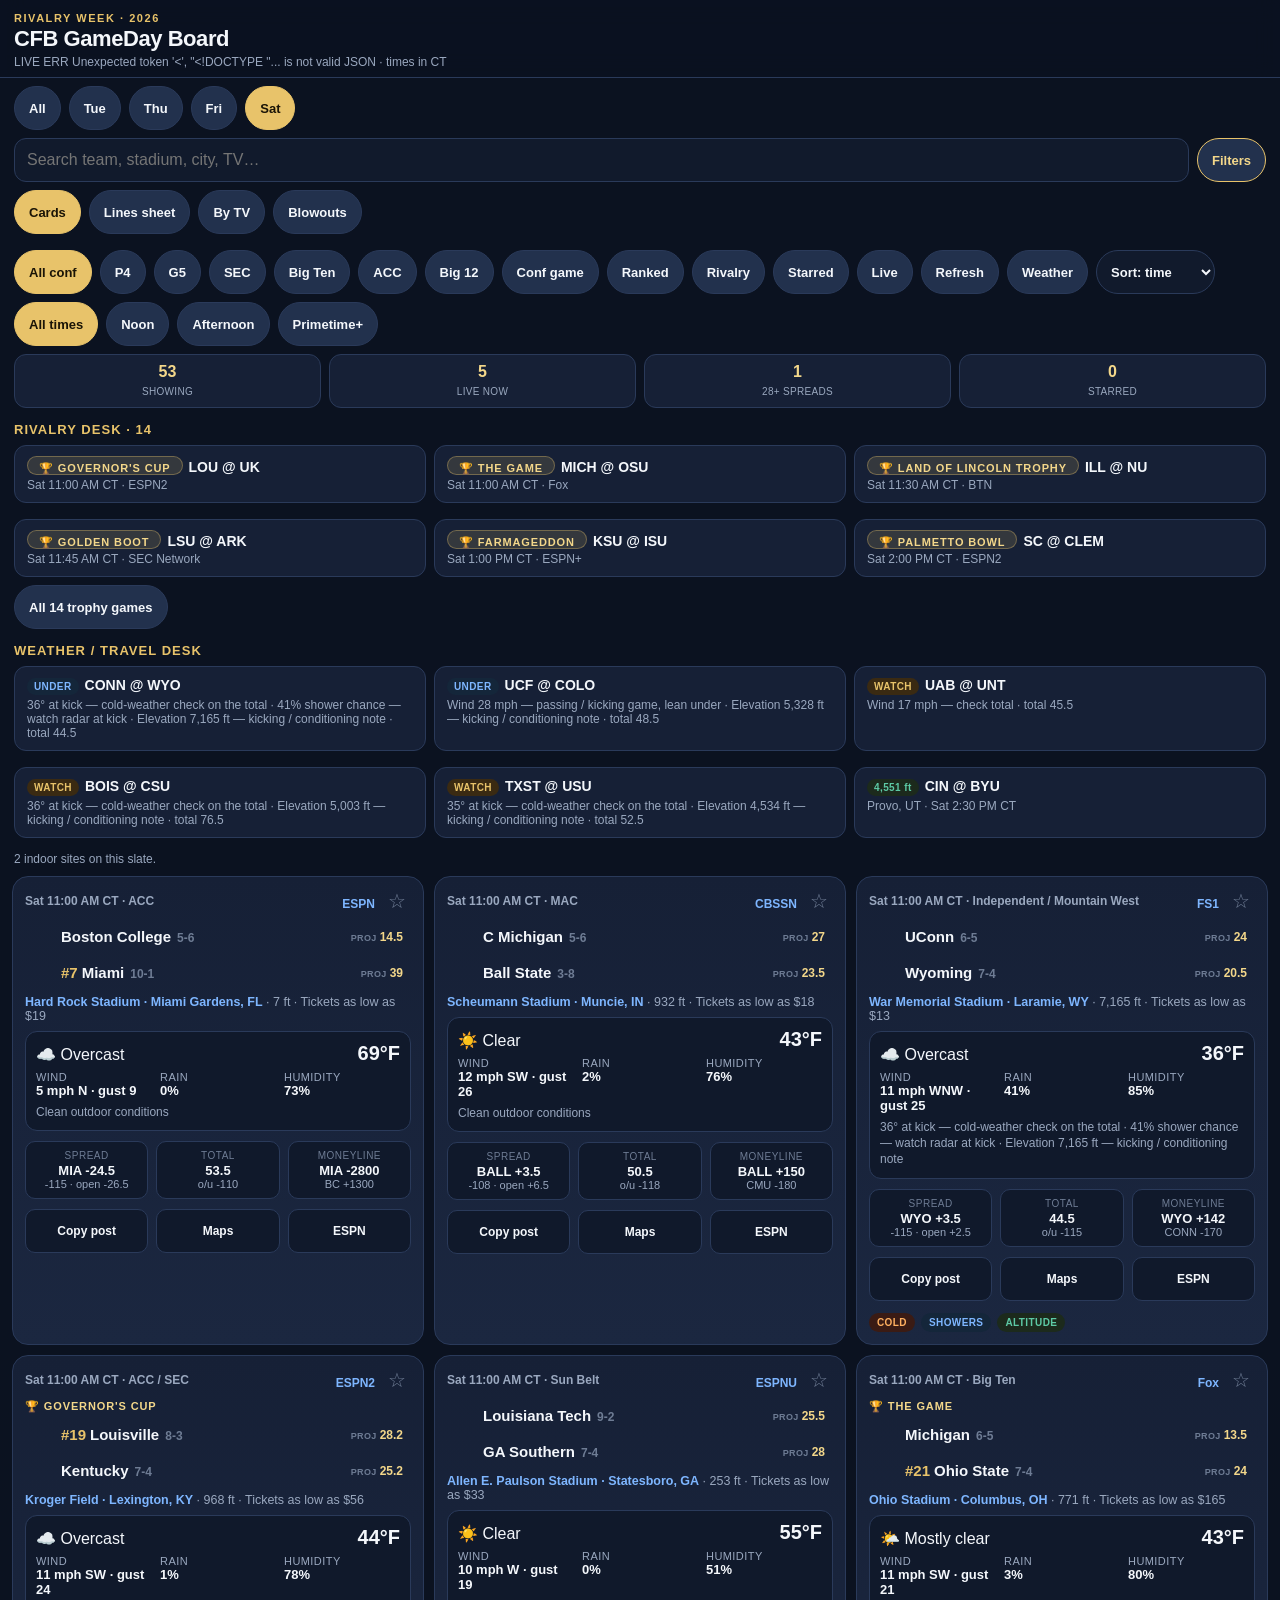
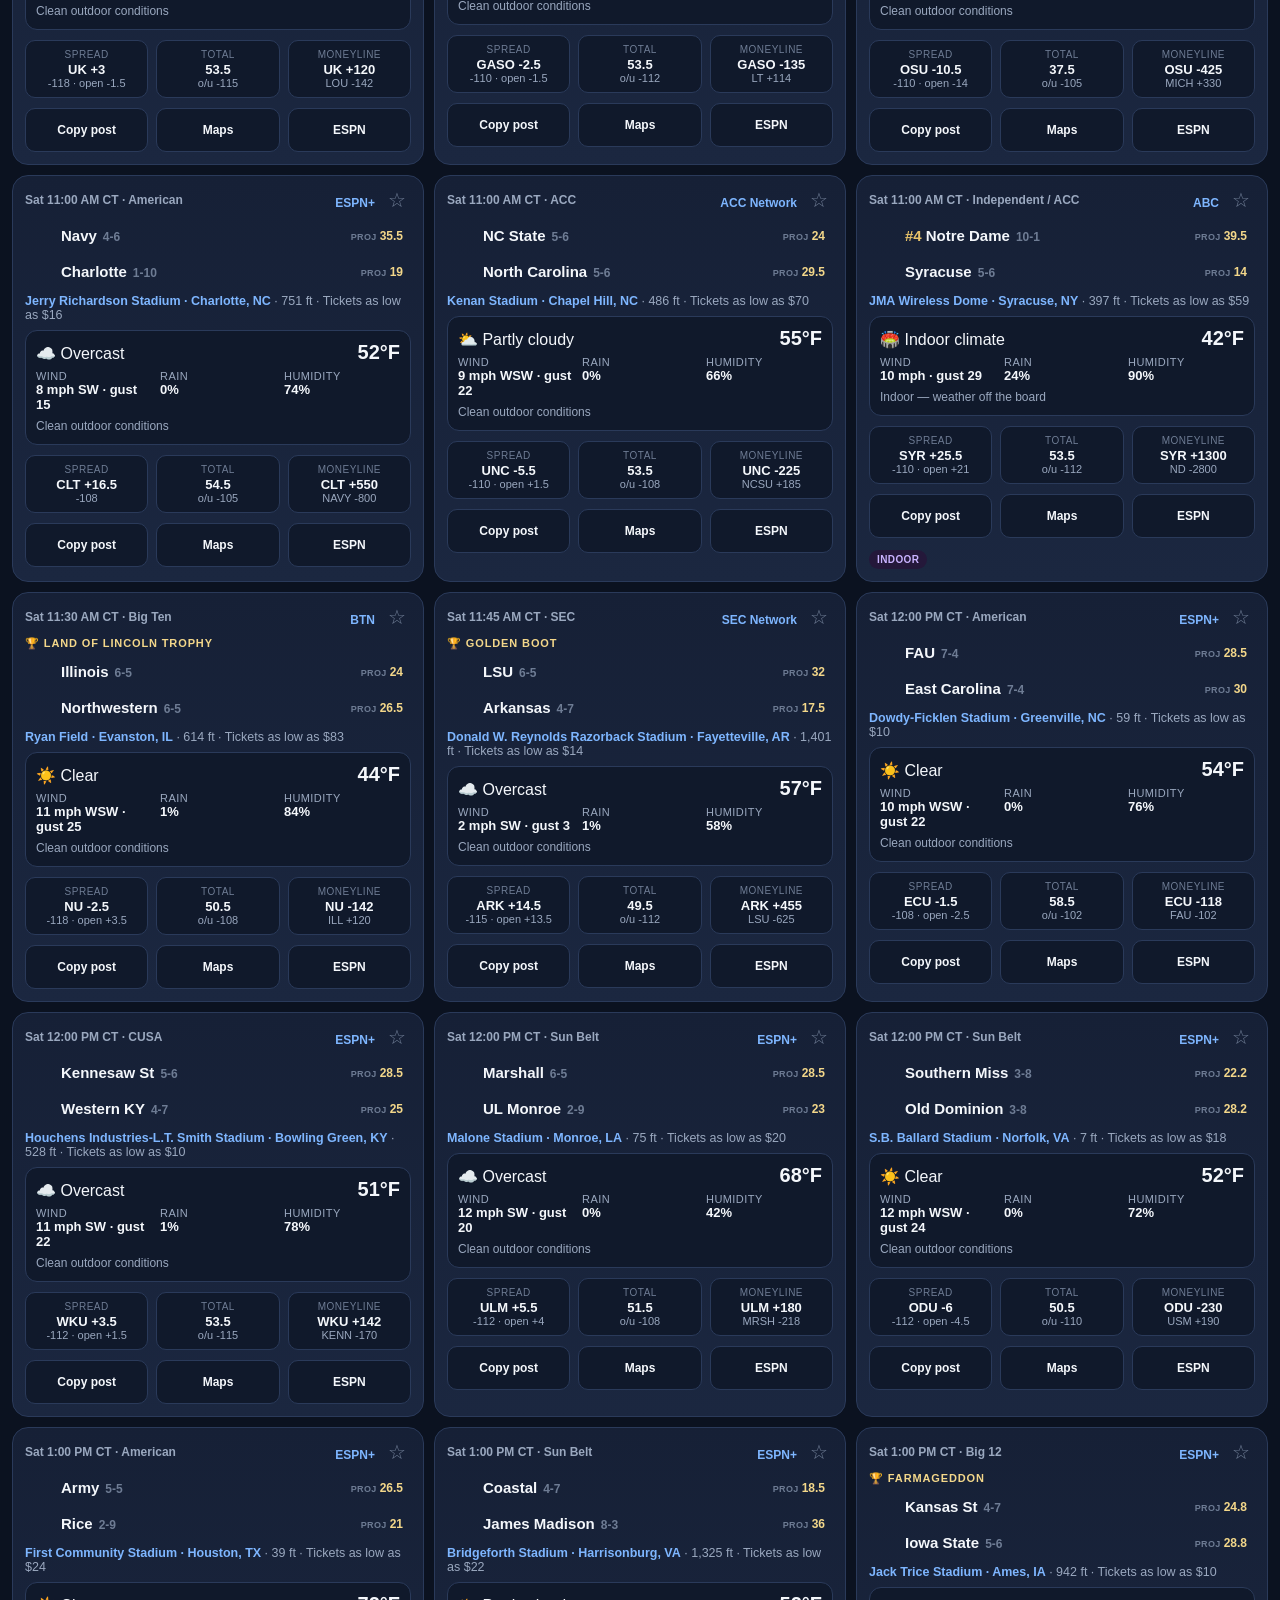
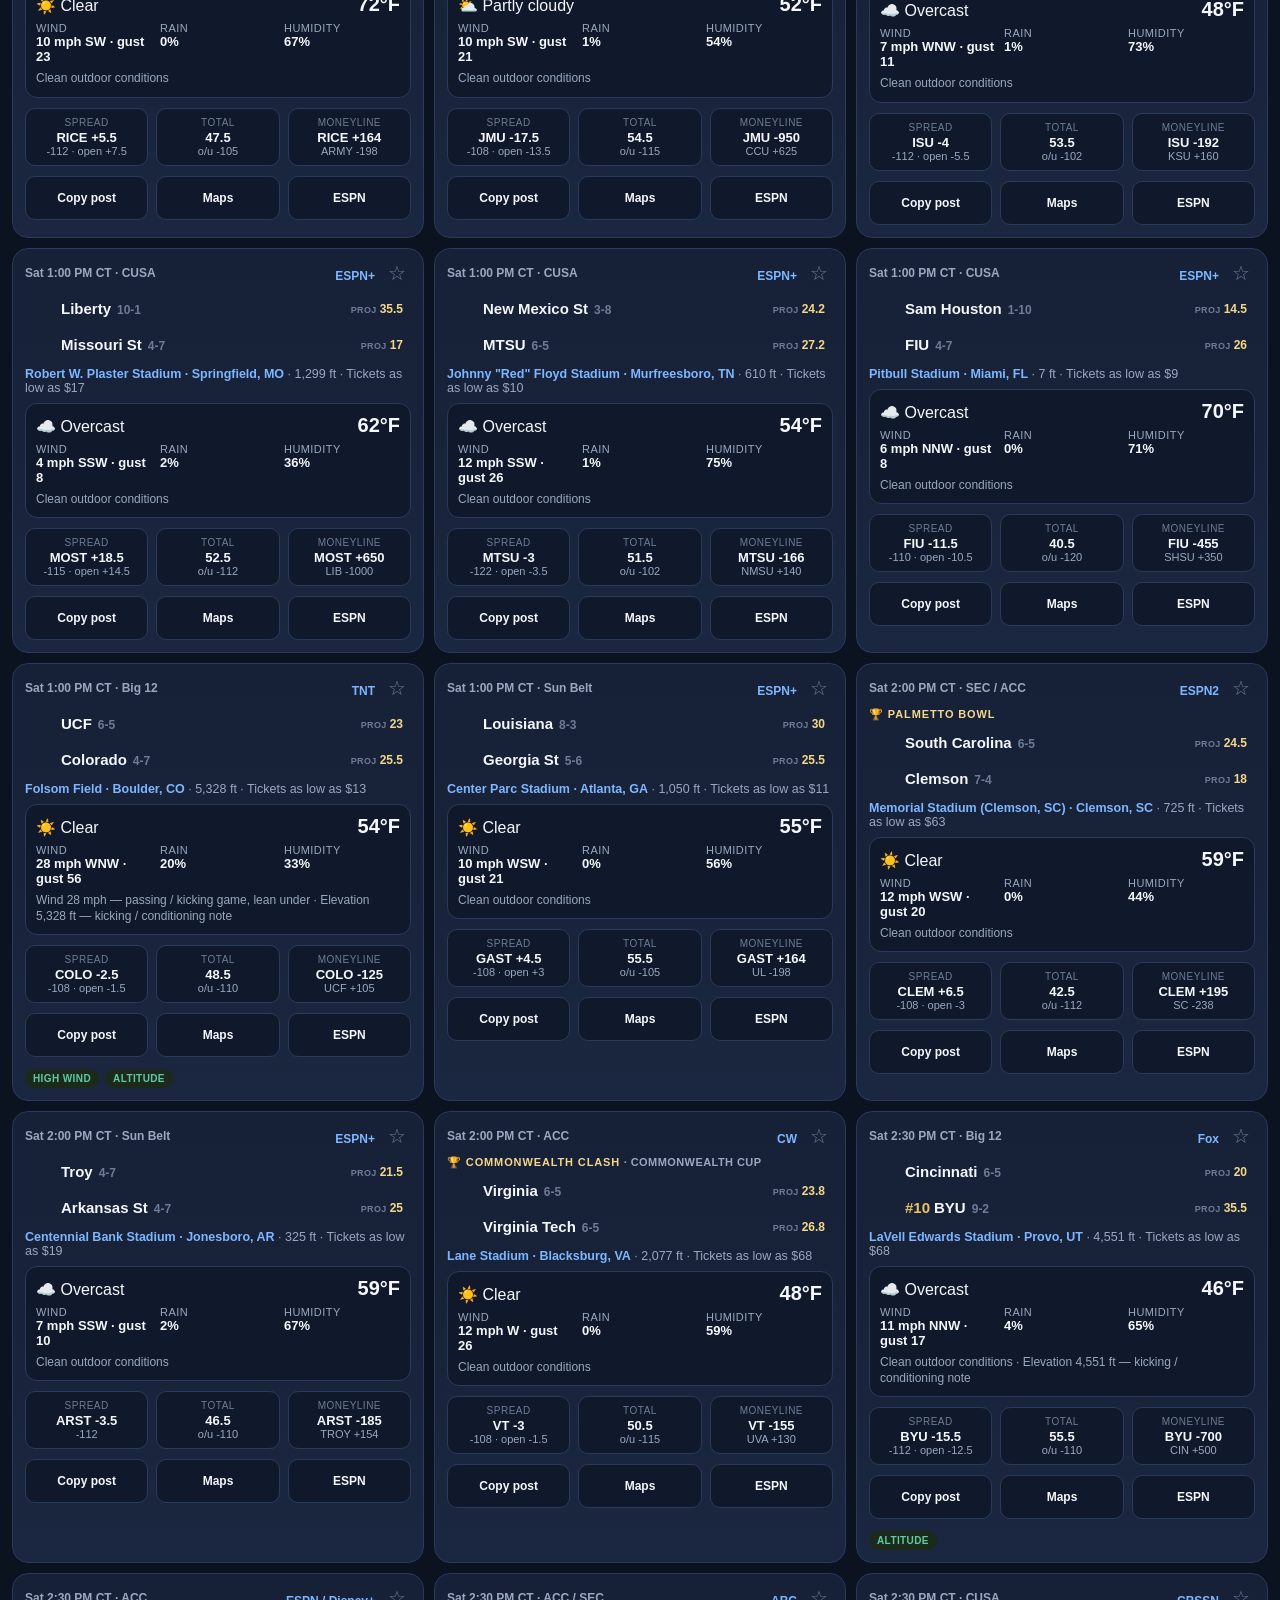
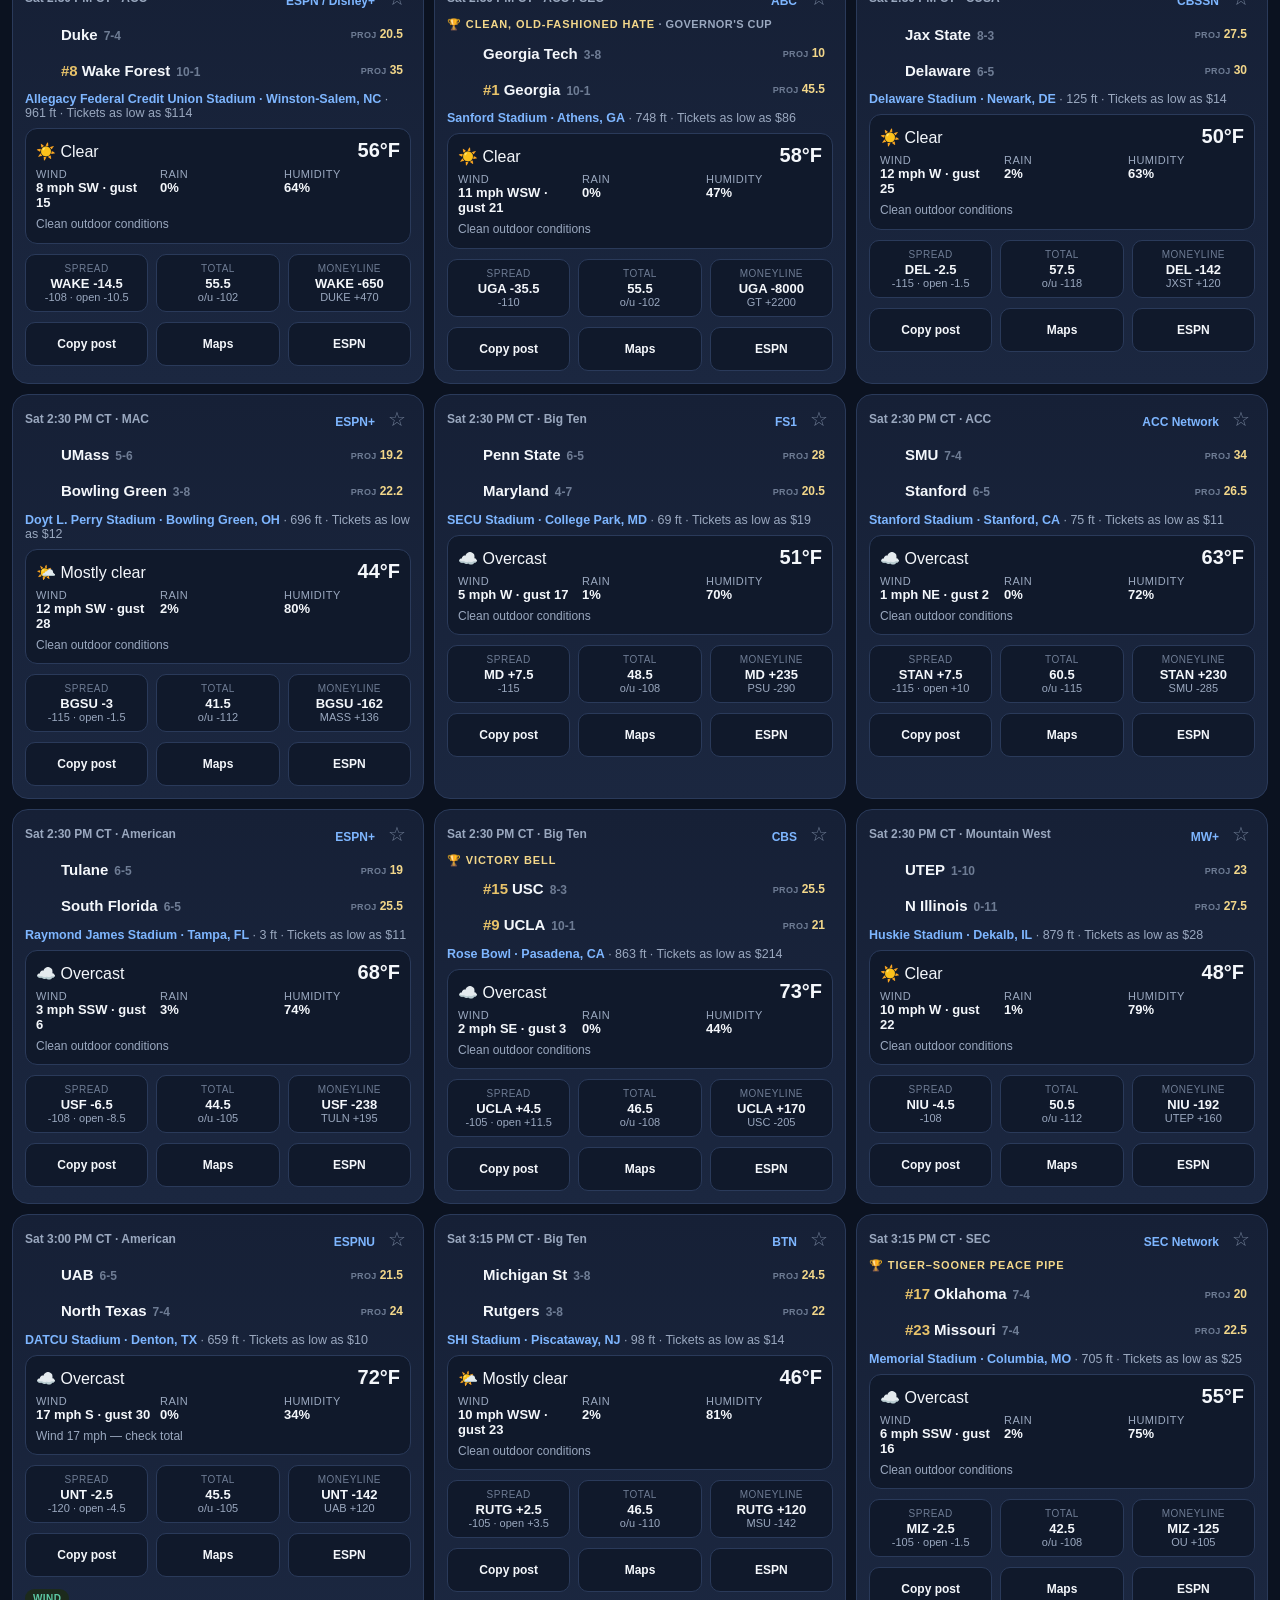
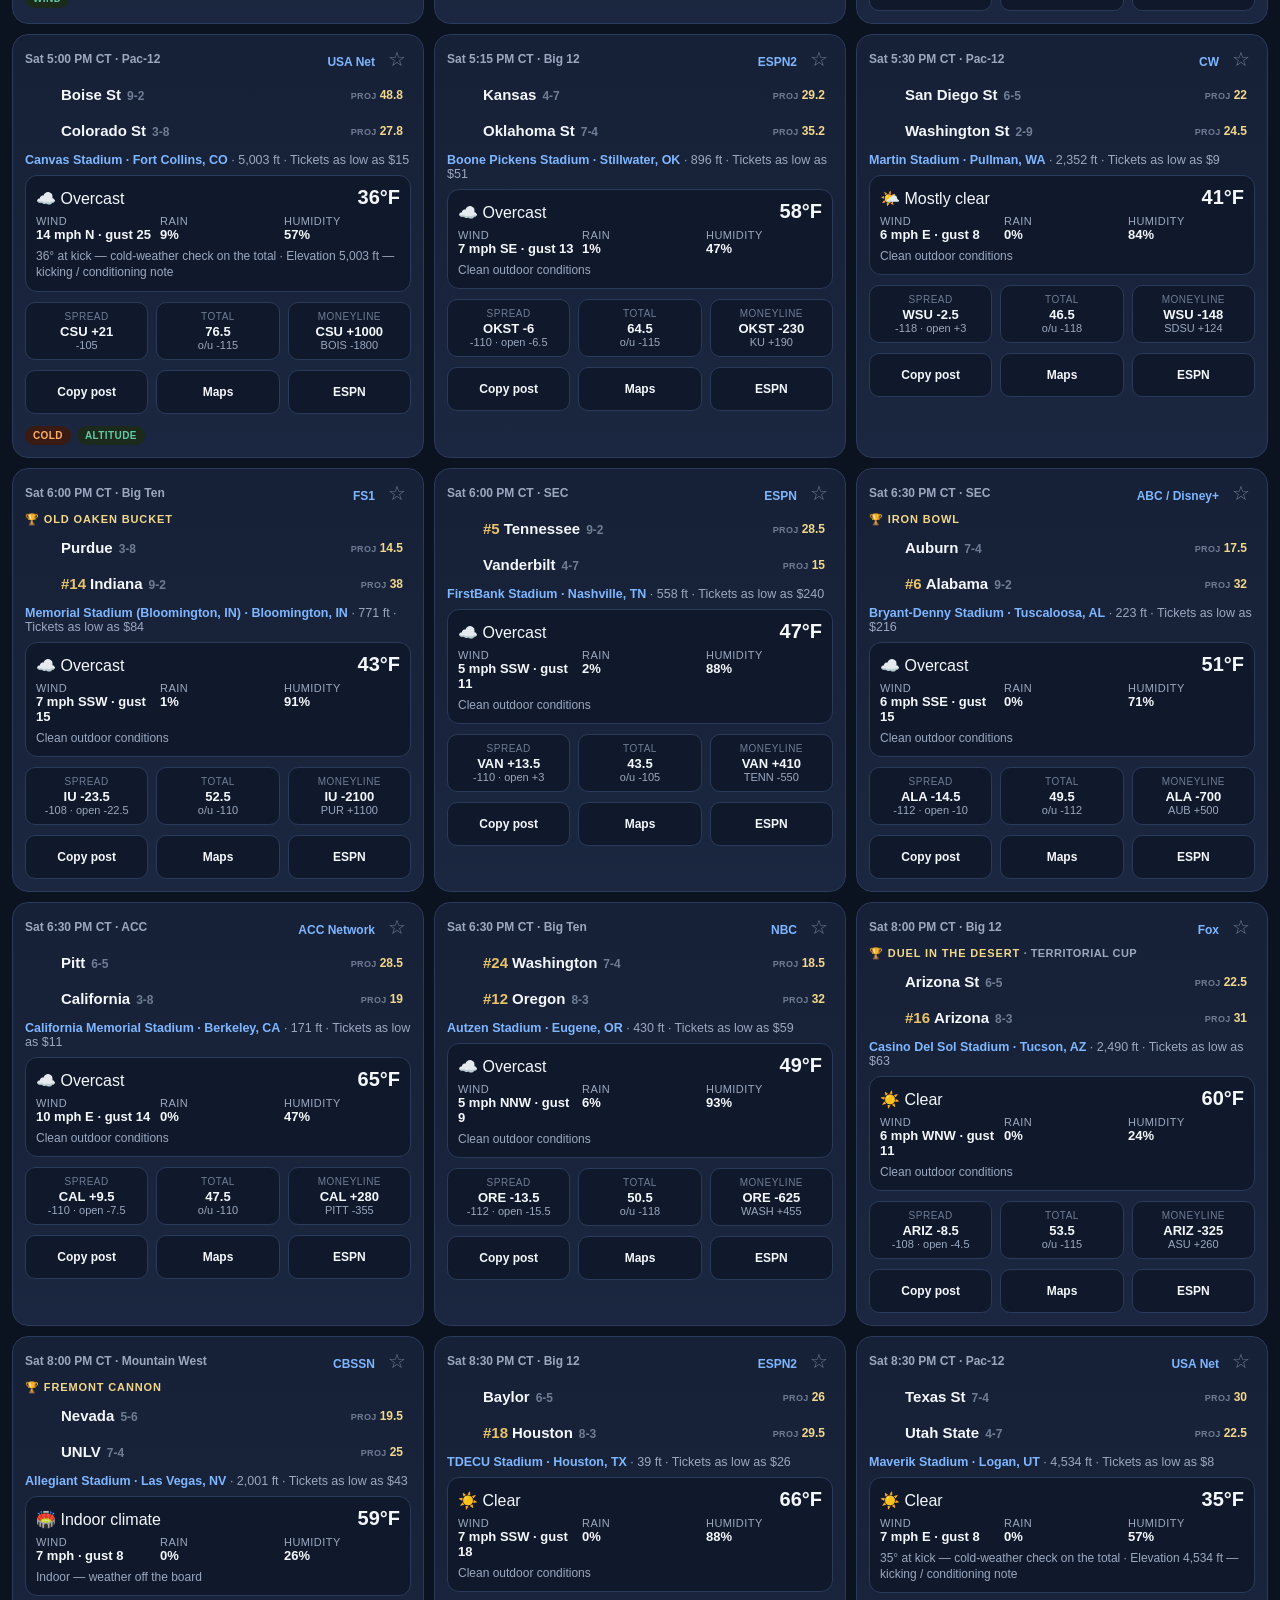
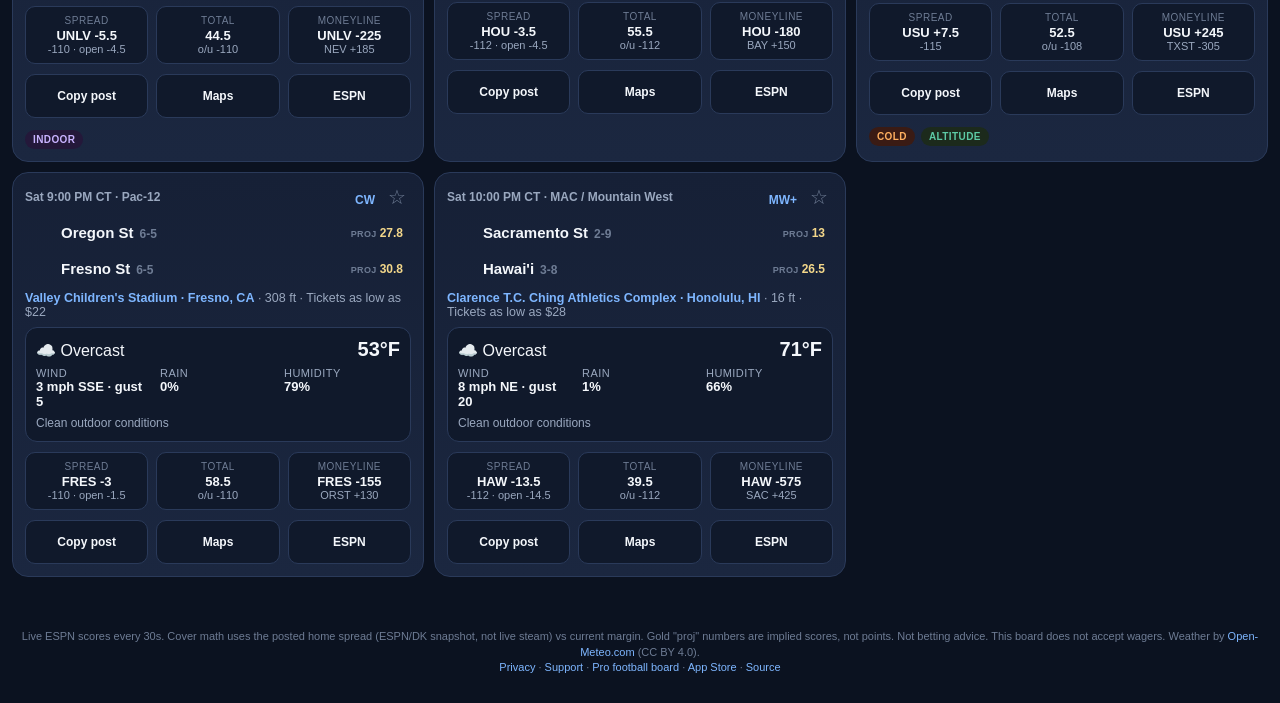
==== commit 9e9ce8a5: "Snapshot: Rivalry Week · 2026 (2026-11-27T18:55Z)" ====
--- a/index.html
+++ b/index.html
@@ -53,7 +53,7 @@
     <div class="a2hs" id="a2hs" hidden><span><b>Add to Home Screen:</b> Share → Add to Home Screen. Opens full-screen like an app.</span><button id="a2hs-x" aria-label="Dismiss">×</button></div>
     <footer>Live ESPN scores every 30s. Cover math uses the posted home spread (ESPN/DK snapshot, not live steam) vs current margin. Gold "proj" numbers are implied scores, not points. Not betting advice. This board does not accept wagers. Weather by <a href="https://open-meteo.com/" rel="noopener">Open-Meteo.com</a> (CC BY 4.0).<br /><a href="/privacy">Privacy</a> · <a href="/support">Support</a> · <a href="/nfl">Pro football board</a> · <a id="store-footer" href="https://apps.apple.com/app/id6809035228" rel="noopener">App Store</a> · <a href="https://github.com/ChristianVerdin/cfb-gameday-board" rel="noopener">Source</a></footer>
   </div>
-  <!-- games:start --><script type="application/ld+json">{"@context":"https://schema.org","@graph":[{"@type":"SportsEvent","@id":"https://cfbgameday.app/#game-401856879","name":"TCU Horned Frogs at Texas Tech Red Raiders","alternateName":"Saddle Trophy","startDate":"2026-11-26T19:00:00-06:00","eventStatus":"https://schema.org/EventScheduled","eventAttendanceMode":"https://schema.org/OfflineEventAttendanceMode","sport":"American Football","url":"https://cfbgameday.app/","image":["https://cfbgameday.app/icons/og.png"],"location":{"@type":"Place","name":"Galaxy Stadium","address":{"@type":"PostalAddress","addressLocality":"Lubbock","addressRegion":"TX","addressCountry":"US"}},"homeTeam":{"@type":"SportsTeam","name":"Texas Tech Red Raiders"},"awayTeam":{"@type":"SportsTeam","name":"TCU Horned Frogs"},"organizer":{"@type":"Organization","name":"NCAA"},"publication":[{"@type":"BroadcastEvent","isLiveBroadcast":true,"startDate":"2026-11-26T19:00:00-06:00","publishedOn":{"@type":"BroadcastService","name":"ESPN"}}]},{"@type":"SportsEvent","@id":"https://cfbgameday.app/#game-401866472","name":"Buffalo Bulls at Akron Zips","startDate":"2026-11-27T12:00:00-05:00","eventStatus":"https://schema.org/EventScheduled","eventAttendanceMode":"https://schema.org/OfflineEventAttendanceMode","sport":"American Football","url":"https://cfbgameday.app/","image":["https://cfbgameday.app/icons/og.png"],"location":{"@type":"Place","name":"InfoCision Stadium","address":{"@type":"PostalAddress","addressLocality":"Akron","addressRegion":"OH","addressCountry":"US"}},"homeTeam":{"@type":"SportsTeam","name":"Akron Zips"},"awayTeam":{"@type":"SportsTeam","name":"Buffalo Bulls"},"organizer":{"@type":"Organization","name":"NCAA"},"publication":[{"@type":"BroadcastEvent","isLiveBroadcast":true,"startDate":"2026-11-27T12:00:00-05:00","publishedOn":{"@type":"BroadcastService","name":"CBSSN"}}]},{"@type":"SportsEvent","@id":"https://cfbgameday.app/#game-401856762","name":"Mississippi State Bulldogs at Ole Miss Rebels","alternateName":"Egg Bowl","startDate":"2026-11-27T11:00:00-06:00","eventStatus":"https://schema.org/EventScheduled","eventAttendanceMode":"https://schema.org/OfflineEventAttendanceMode","sport":"American Football","url":"https://cfbgameday.app/","image":["https://cfbgameday.app/icons/og.png"],"location":{"@type":"Place","name":"Vaught-Hemingway Stadium","address":{"@type":"PostalAddress","addressLocality":"Oxford","addressRegion":"MS","addressCountry":"US"}},"homeTeam":{"@type":"SportsTeam","name":"Ole Miss Rebels"},"awayTeam":{"@type":"SportsTeam","name":"Mississippi State Bulldogs"},"organizer":{"@type":"Organization","name":"NCAA"},"publication":[{"@type":"BroadcastEvent","isLiveBroadcast":true,"startDate":"2026-11-27T11:00:00-06:00","publishedOn":{"@type":"BroadcastService","name":"ABC"}}]},{"@type":"SportsEvent","@id":"https://cfbgameday.app/#game-401858536","name":"Nebraska Cornhuskers at Iowa Hawkeyes","alternateName":"Heroes Trophy","startDate":"2026-11-27T11:00:00-06:00","eventStatus":"https://schema.org/EventScheduled","eventAttendanceMode":"https://schema.org/OfflineEventAttendanceMode","sport":"American Football","url":"https://cfbgameday.app/","image":["https://cfbgameday.app/icons/og.png"],"location":{"@type":"Place","name":"Kinnick Stadium","address":{"@type":"PostalAddress","addressLocality":"Iowa City","addressRegion":"IA","addressCountry":"US"}},"homeTeam":{"@type":"SportsTeam","name":"Iowa Hawkeyes"},"awayTeam":{"@type":"SportsTeam","name":"Nebraska Cornhuskers"},"organizer":{"@type":"Organization","name":"NCAA"},"publication":[{"@type":"BroadcastEvent","isLiveBroadcast":true,"startDate":"2026-11-27T11:00:00-06:00","publishedOn":{"@type":"BroadcastService","name":"CBS"}}]},{"@type":"SportsEvent","@id":"https://cfbgameday.app/#game-401862840","name":"Tulsa Golden Hurricane at UTSA Roadrunners","startDate":"2026-11-27T11:00:00-06:00","eventStatus":"https://schema.org/EventScheduled","eventAttendanceMode":"https://schema.org/OfflineEventAttendanceMode","sport":"American Football","url":"https://cfbgameday.app/","image":["https://cfbgameday.app/icons/og.png"],"location":{"@type":"Place","name":"Alamodome","address":{"@type":"PostalAddress","addressLocality":"San Antonio","addressRegion":"TX","addressCountry":"US"}},"homeTeam":{"@type":"SportsTeam","name":"UTSA Roadrunners"},"awayTeam":{"@type":"SportsTeam","name":"Tulsa Golden Hurricane"},"organizer":{"@type":"Organization","name":"NCAA"},"publication":[{"@type":"BroadcastEvent","isLiveBroadcast":true,"startDate":"2026-11-27T11:00:00-06:00","publishedOn":{"@type":"BroadcastService","name":"ESPN"}}]},{"@type":"SportsEvent","@id":"https://cfbgameday.app/#game-401866473","name":"Toledo Rockets at Ohio Bobcats","startDate":"2026-11-27T12:00:00-05:00","eventStatus":"https://schema.org/EventScheduled","eventAttendanceMode":"https://schema.org/OfflineEventAttendanceMode","sport":"American Football","url":"https://cfbgameday.app/","image":["https://cfbgameday.app/icons/og.png"],"location":{"@type":"Place","name":"Peden Stadium","address":{"@type":"PostalAddress","addressLocality":"Athens","addressRegion":"OH","addressCountry":"US"}},"homeTeam":{"@type":"SportsTeam","name":"Ohio Bobcats"},"awayTeam":{"@type":"SportsTeam","name":"Toledo Rockets"},"organizer":{"@type":"Organization","name":"NCAA"},"publication":[{"@type":"BroadcastEvent","isLiveBroadcast":true,"startDate":"2026-11-27T12:00:00-05:00","publishedOn":{"@type":"BroadcastService","name":"ESPNU"}}]},{"@type":"SportsEvent","@id":"https://cfbgameday.app/#game-401869930","name":"App State Mountaineers at South Alabama Jaguars","startDate":"2026-11-27T14:00:00-06:00","eventStatus":"https://schema.org/EventScheduled","eventAttendanceMode":"https://schema.org/OfflineEventAttendanceMode","sport":"American Football","url":"https://cfbgameday.app/","image":["https://cfbgameday.app/icons/og.png"],"location":{"@type":"Place","name":"Hancock Whitney Stadium","address":{"@type":"PostalAddress","addressLocality":"Mobile","addressRegion":"AL","addressCountry":"US"}},"homeTeam":{"@type":"SportsTeam","name":"South Alabama Jaguars"},"awayTeam":{"@type":"SportsTeam","name":"App State Mountaineers"},"organizer":{"@type":"Organization","name":"NCAA"},"publication":[{"@type":"BroadcastEvent","isLiveBroadcast":true,"startDate":"2026-11-27T14:00:00-06:00","publishedOn":{"@type":"BroadcastService","name":"ESPN+"}}]},{"@type":"SportsEvent","@id":"https://cfbgameday.app/#game-401856759","name":"Florida Gators at Florida State Seminoles","alternateName":"Sunshine Showdown","startDate":"2026-11-27T15:30:00-05:00","eventStatus":"https://schema.org/EventScheduled","eventAttendanceMode":"https://schema.org/OfflineEventAttendanceMode","sport":"American Football","url":"https://cfbgameday.app/","image":["https://cfbgameday.app/icons/og.png"],"location":{"@type":"Place","name":"Doak Campbell Stadium","address":{"@type":"PostalAddress","addressLocality":"Tallahassee","addressRegion":"FL","addressCountry":"US"}},"homeTeam":{"@type":"SportsTeam","name":"Florida State Seminoles"},"awayTeam":{"@type":"SportsTeam","name":"Florida Gators"},"organizer":{"@type":"Organization","name":"NCAA"},"publication":[{"@type":"BroadcastEvent","isLiveBroadcast":true,"startDate":"2026-11-27T15:30:00-05:00","publishedOn":{"@type":"BroadcastService","name":"ABC"}}]},{"@type":"SportsEvent","@id":"https://cfbgameday.app/#game-401864549","name":"North Dakota State Bison at San José State Spartans","startDate":"2026-11-27T12:30:00-08:00","eventStatus":"https://schema.org/EventScheduled","eventAttendanceMode":"https://schema.org/OfflineEventAttendanceMode","sport":"American Football","url":"https://cfbgameday.app/","image":["https://cfbgameday.app/icons/og.png"],"location":{"@type":"Place","name":"CEFCU Stadium","address":{"@type":"PostalAddress","addressLocality":"San Jose","addressRegion":"CA","addressCountry":"US"}},"homeTeam":{"@type":"SportsTeam","name":"San José State Spartans"},"awayTeam":{"@type":"SportsTeam","name":"North Dakota State Bison"},"organizer":{"@type":"Organization","name":"NCAA"},"publication":[{"@type":"BroadcastEvent","isLiveBroadcast":true,"startDate":"2026-11-27T12:30:00-08:00","publishedOn":{"@type":"BroadcastService","name":"CBSSN"}}]},{"@type":"SportsEvent","@id":"https://cfbgameday.app/#game-401862838","name":"Temple Owls at Memphis Tigers","startDate":"2026-11-27T14:30:00-06:00","eventStatus":"https://schema.org/EventScheduled","eventAttendanceMode":"https://schema.org/OfflineEventAttendanceMode","sport":"American Football","url":"https://cfbgameday.app/","image":["https://cfbgameday.app/icons/og.png"],"location":{"@type":"Place","name":"Simmons Bank Liberty Stadium","address":{"@type":"PostalAddress","addressLocality":"Memphis","addressRegion":"TN","addressCountry":"US"}},"homeTeam":{"@type":"SportsTeam","name":"Memphis Tigers"},"awayTeam":{"@type":"SportsTeam","name":"Temple Owls"},"organizer":{"@type":"Organization","name":"NCAA"},"publication":[{"@type":"BroadcastEvent","isLiveBroadcast":true,"startDate":"2026-11-27T14:30:00-06:00","publishedOn":{"@type":"BroadcastService","name":"ESPN"}}]},{"@type":"SportsEvent","@id":"https://cfbgameday.app/#game-401864546","name":"Air Force Falcons at New Mexico Lobos","startDate":"2026-11-27T14:30:00-07:00","eventStatus":"https://schema.org/EventScheduled","eventAttendanceMode":"https://schema.org/OfflineEventAttendanceMode","sport":"American Football","url":"https://cfbgameday.app/","image":["https://cfbgameday.app/icons/og.png"],"location":{"@type":"Place","name":"University Stadium (NM)","address":{"@type":"PostalAddress","addressLocality":"Albuquerque","addressRegion":"NM","addressCountry":"US"}},"homeTeam":{"@type":"SportsTeam","name":"New Mexico Lobos"},"awayTeam":{"@type":"SportsTeam","name":"Air Force Falcons"},"organizer":{"@type":"Organization","name":"NCAA"},"publication":[{"@type":"BroadcastEvent","isLiveBroadcast":true,"startDate":"2026-11-27T14:30:00-07:00","publishedOn":{"@type":"BroadcastService","name":"CW"}}]},{"@type":"SportsEvent","@id":"https://cfbgameday.app/#game-401858544","name":"Minnesota Golden Gophers at Wisconsin Badgers","alternateName":"Paul Bunyan's Axe","startDate":"2026-11-27T18:30:00-06:00","eventStatus":"https://schema.org/EventScheduled","eventAttendanceMode":"https://schema.org/OfflineEventAttendanceMode","sport":"American Football","url":"https://cfbgameday.app/","image":["https://cfbgameday.app/icons/og.png"],"location":{"@type":"Place","name":"Camp Randall Stadium","address":{"@type":"PostalAddress","addressLocality":"Madison","addressRegion":"WI","addressCountry":"US"}},"homeTeam":{"@type":"SportsTeam","name":"Wisconsin Badgers"},"awayTeam":{"@type":"SportsTeam","name":"Minnesota Golden Gophers"},"organizer":{"@type":"Organization","name":"NCAA"},"publication":[{"@type":"BroadcastEvent","isLiveBroadcast":true,"startDate":"2026-11-27T18:30:00-06:00","publishedOn":{"@type":"BroadcastService","name":"NBC"}}]},{"@type":"SportsEvent","@id":"https://cfbgameday.app/#game-401856756","name":"Texas Longhorns at Texas A&M Aggies","alternateName":"Lone Star Showdown","startDate":"2026-11-27T18:30:00-06:00","eventStatus":"https://schema.org/EventScheduled","eventAttendanceMode":"https://schema.org/OfflineEventAttendanceMode","sport":"American Football","url":"https://cfbgameday.app/","image":["https://cfbgameday.app/icons/og.png"],"location":{"@type":"Place","name":"Kyle Field","address":{"@type":"PostalAddress","addressLocality":"College Station","addressRegion":"TX","addressCountry":"US"}},"homeTeam":{"@type":"SportsTeam","name":"Texas A&M Aggies"},"awayTeam":{"@type":"SportsTeam","name":"Texas Longhorns"},"organizer":{"@type":"Organization","name":"NCAA"},"publication":[{"@type":"BroadcastEvent","isLiveBroadcast":true,"startDate":"2026-11-27T18:30:00-06:00","publishedOn":{"@type":"BroadcastService","name":"ABC"}}]},{"@type":"SportsEvent","@id":"https://cfbgameday.app/#game-401856880","name":"West Virginia Mountaineers at Utah Utes","startDate":"2026-11-27T19:00:00-07:00","eventStatus":"https://schema.org/EventScheduled","eventAttendanceMode":"https://schema.org/OfflineEventAttendanceMode","sport":"American Football","url":"https://cfbgameday.app/","image":["https://cfbgameday.app/icons/og.png"],"location":{"@type":"Place","name":"Rice-Eccles Stadium","address":{"@type":"PostalAddress","addressLocality":"Salt Lake City","addressRegion":"UT","addressCountry":"US"}},"homeTeam":{"@type":"SportsTeam","name":"Utah Utes"},"awayTeam":{"@type":"SportsTeam","name":"West Virginia Mountaineers"},"organizer":{"@type":"Organization","name":"NCAA"},"publication":[{"@type":"BroadcastEvent","isLiveBroadcast":true,"startDate":"2026-11-27T19:00:00-07:00","publishedOn":{"@type":"BroadcastService","name":"Fox"}}]},{"@type":"SportsEvent","@id":"https://cfbgameday.app/#game-401858311","name":"Boston College Eagles at Miami Hurricanes","startDate":"2026-11-28T12:00:00-05:00","eventStatus":"https://schema.org/EventScheduled","eventAttendanceMode":"https://schema.org/OfflineEventAttendanceMode","sport":"American Football","url":"https://cfbgameday.app/","image":["https://cfbgameday.app/icons/og.png"],"location":{"@type":"Place","name":"Hard Rock Stadium","address":{"@type":"PostalAddress","addressLocality":"Miami Gardens","addressRegion":"FL","addressCountry":"US"}},"homeTeam":{"@type":"SportsTeam","name":"Miami Hurricanes"},"awayTeam":{"@type":"SportsTeam","name":"Boston College Eagles"},"organizer":{"@type":"Organization","name":"NCAA"},"publication":[{"@type":"BroadcastEvent","isLiveBroadcast":true,"startDate":"2026-11-28T12:00:00-05:00","publishedOn":{"@type":"BroadcastService","name":"ESPN"}}]},{"@type":"SportsEvent","@id":"https://cfbgameday.app/#game-401866474","name":"Central Michigan Chippewas at Ball State Cardinals","startDate":"2026-11-28T12:00:00-05:00","eventStatus":"https://schema.org/EventScheduled","eventAttendanceMode":"https://schema.org/OfflineEventAttendanceMode","sport":"American Football","url":"https://cfbgameday.app/","image":["https://cfbgameday.app/icons/og.png"],"location":{"@type":"Place","name":"Scheumann Stadium","address":{"@type":"PostalAddress","addressLocality":"Muncie","addressRegion":"IN","addressCountry":"US"}},"homeTeam":{"@type":"SportsTeam","name":"Ball State Cardinals"},"awayTeam":{"@type":"SportsTeam","name":"Central Michigan Chippewas"},"organizer":{"@type":"Organization","name":"NCAA"},"publication":[{"@type":"BroadcastEvent","isLiveBroadcast":true,"startDate":"2026-11-28T12:00:00-05:00","publishedOn":{"@type":"BroadcastService","name":"CBSSN"}}]},{"@type":"SportsEvent","@id":"https://cfbgameday.app/#game-401861969","name":"UConn Huskies at Wyoming Cowboys","startDate":"2026-11-28T10:00:00-07:00","eventStatus":"https://schema.org/EventScheduled","eventAttendanceMode":"https://schema.org/OfflineEventAttendanceMode","sport":"American Football","url":"https://cfbgameday.app/","image":["https://cfbgameday.app/icons/og.png"],"location":{"@type":"Place","name":"War Memorial Stadium","address":{"@type":"PostalAddress","addressLocality":"Laramie","addressRegion":"WY","addressCountry":"US"}},"homeTeam":{"@type":"SportsTeam","name":"Wyoming Cowboys"},"awayTeam":{"@type":"SportsTeam","name":"UConn Huskies"},"organizer":{"@type":"Organization","name":"NCAA"},"publication":[{"@type":"BroadcastEvent","isLiveBroadcast":true,"startDate":"2026-11-28T10:00:00-07:00","publishedOn":{"@type":"BroadcastService","name":"FS1"}}]},{"@type":"SportsEvent","@id":"https://cfbgameday.app/#game-401856761","name":"Louisville Cardinals at Kentucky Wildcats","alternateName":"Governor's Cup","startDate":"2026-11-28T12:00:00-05:00","eventStatus":"https://schema.org/EventScheduled","eventAttendanceMode":"https://schema.org/OfflineEventAttendanceMode","sport":"American Football","url":"https://cfbgameday.app/","image":["https://cfbgameday.app/icons/og.png"],"location":{"@type":"Place","name":"Kroger Field","address":{"@type":"PostalAddress","addressLocality":"Lexington","addressRegion":"KY","addressCountry":"US"}},"homeTeam":{"@type":"SportsTeam","name":"Kentucky Wildcats"},"awayTeam":{"@type":"SportsTeam","name":"Louisville Cardinals"},"organizer":{"@type":"Organization","name":"NCAA"},"publication":[{"@type":"BroadcastEvent","isLiveBroadcast":true,"startDate":"2026-11-28T12:00:00-05:00","publishedOn":{"@type":"BroadcastService","name":"ESPN2"}}]},{"@type":"SportsEvent","@id":"https://cfbgameday.app/#game-401869954","name":"Louisiana Tech Bulldogs at Georgia Southern Eagles","startDate":"2026-11-28T12:00:00-05:00","eventStatus":"https://schema.org/EventScheduled","eventAttendanceMode":"https://schema.org/OfflineEventAttendanceMode","sport":"American Football","url":"https://cfbgameday.app/","image":["https://cfbgameday.app/icons/og.png"],"location":{"@type":"Place","name":"Allen E. Paulson Stadium","address":{"@type":"PostalAddress","addressLocality":"Statesboro","addressRegion":"GA","addressCountry":"US"}},"homeTeam":{"@type":"SportsTeam","name":"Georgia Southern Eagles"},"awayTeam":{"@type":"SportsTeam","name":"Louisiana Tech Bulldogs"},"organizer":{"@type":"Organization","name":"NCAA"},"publication":[{"@type":"BroadcastEvent","isLiveBroadcast":true,"startDate":"2026-11-28T12:00:00-05:00","publishedOn":{"@type":"BroadcastService","name":"ESPNU"}}]},{"@type":"SportsEvent","@id":"https://cfbgameday.app/#game-401858540","name":"Michigan Wolverines at Ohio State Buckeyes","alternateName":"The Game","startDate":"2026-11-28T12:00:00-05:00","eventStatus":"https://schema.org/EventScheduled","eventAttendanceMode":"https://schema.org/OfflineEventAttendanceMode","sport":"American Football","url":"https://cfbgameday.app/","image":["https://cfbgameday.app/icons/og.png"],"location":{"@type":"Place","name":"Ohio Stadium","address":{"@type":"PostalAddress","addressLocality":"Columbus","addressRegion":"OH","addressCountry":"US"}},"homeTeam":{"@type":"SportsTeam","name":"Ohio State Buckeyes"},"awayTeam":{"@type":"SportsTeam","name":"Michigan Wolverines"},"organizer":{"@type":"Organization","name":"NCAA"},"publication":[{"@type":"BroadcastEvent","isLiveBroadcast":true,"startDate":"2026-11-28T12:00:00-05:00","publishedOn":{"@type":"BroadcastService","name":"Fox"}}]},{"@type":"SportsEvent","@id":"https://cfbgameday.app/#game-401862842","name":"Navy Midshipmen at Charlotte 49ers","startDate":"2026-11-28T12:00:00-05:00","eventStatus":"https://schema.org/EventScheduled","eventAttendanceMode":"https://schema.org/OfflineEventAttendanceMode","sport":"American Football","url":"https://cfbgameday.app/","image":["https://cfbgameday.app/icons/og.png"],"location":{"@type":"Place","name":"Jerry Richardson Stadium","address":{"@type":"PostalAddress","addressLocality":"Charlotte","addressRegion":"NC","addressCountry":"US"}},"homeTeam":{"@type":"SportsTeam","name":"Charlotte 49ers"},"awayTeam":{"@type":"SportsTeam","name":"Navy Midshipmen"},"organizer":{"@type":"Organization","name":"NCAA"},"publication":[{"@type":"BroadcastEvent","isLiveBroadcast":true,"startDate":"2026-11-28T12:00:00-05:00","publishedOn":{"@type":"BroadcastService","name":"ESPN+"}}]},{"@type":"SportsEvent","@id":"https://cfbgameday.app/#game-401858313","name":"NC State Wolfpack at North Carolina Tar Heels","startDate":"2026-11-28T12:00:00-05:00","eventStatus":"https://schema.org/EventScheduled","eventAttendanceMode":"https://schema.org/OfflineEventAttendanceMode","sport":"American Football","url":"https://cfbgameday.app/","image":["https://cfbgameday.app/icons/og.png"],"location":{"@type":"Place","name":"Kenan Stadium","address":{"@type":"PostalAddress","addressLocality":"Chapel Hill","addressRegion":"NC","addressCountry":"US"}},"homeTeam":{"@type":"SportsTeam","name":"North Carolina Tar Heels"},"awayTeam":{"@type":"SportsTeam","name":"NC State Wolfpack"},"organizer":{"@type":"Organization","name":"NCAA"},"publication":[{"@type":"BroadcastEvent","isLiveBroadcast":true,"startDate":"2026-11-28T12:00:00-05:00","publishedOn":{"@type":"BroadcastService","name":"ACC Network"}}]},{"@type":"SportsEvent","@id":"https://cfbgameday.app/#game-401858314","name":"Notre Dame Fighting Irish at Syracuse Orange","startDate":"2026-11-28T12:00:00-05:00","eventStatus":"https://schema.org/EventScheduled","eventAttendanceMode":"https://schema.org/OfflineEventAttendanceMode","sport":"American Football","url":"https://cfbgameday.app/","image":["https://cfbgameday.app/icons/og.png"],"location":{"@type":"Place","name":"JMA Wireless Dome","address":{"@type":"PostalAddress","addressLocality":"Syracuse","addressRegion":"NY","addressCountry":"US"}},"homeTeam":{"@type":"SportsTeam","name":"Syracuse Orange"},"awayTeam":{"@type":"SportsTeam","name":"Notre Dame Fighting Irish"},"organizer":{"@type":"Organization","name":"NCAA"},"publication":[{"@type":"BroadcastEvent","isLiveBroadcast":true,"startDate":"2026-11-28T12:00:00-05:00","publishedOn":{"@type":"BroadcastService","name":"ABC"}}]},{"@type":"SportsEvent","@id":"https://cfbgameday.app/#game-401858537","name":"Illinois Fighting Illini at Northwestern Wildcats","alternateName":"Land of Lincoln Trophy","startDate":"2026-11-28T11:30:00-06:00","eventStatus":"https://schema.org/EventScheduled","eventAttendanceMode":"https://schema.org/OfflineEventAttendanceMode","sport":"American Football","url":"https://cfbgameday.app/","image":["https://cfbgameday.app/icons/og.png"],"location":{"@type":"Place","name":"Ryan Field","address":{"@type":"PostalAddress","addressLocality":"Evanston","addressRegion":"IL","addressCountry":"US"}},"homeTeam":{"@type":"SportsTeam","name":"Northwestern Wildcats"},"awayTeam":{"@type":"SportsTeam","name":"Illinois Fighting Illini"},"organizer":{"@type":"Organization","name":"NCAA"},"publication":[{"@type":"BroadcastEvent","isLiveBroadcast":true,"startDate":"2026-11-28T11:30:00-06:00","publishedOn":{"@type":"BroadcastService","name":"BTN"}}]},{"@type":"SportsEvent","@id":"https://cfbgameday.app/#game-401856758","name":"LSU Tigers at Arkansas Razorbacks","alternateName":"Golden Boot","startDate":"2026-11-28T11:45:00-06:00","eventStatus":"https://schema.org/EventScheduled","eventAttendanceMode":"https://schema.org/OfflineEventAttendanceMode","sport":"American Football","url":"https://cfbgameday.app/","image":["https://cfbgameday.app/icons/og.png"],"location":{"@type":"Place","name":"Donald W. Reynolds Razorback Stadium","address":{"@type":"PostalAddress","addressLocality":"Fayetteville","addressRegion":"AR","addressCountry":"US"}},"homeTeam":{"@type":"SportsTeam","name":"Arkansas Razorbacks"},"awayTeam":{"@type":"SportsTeam","name":"LSU Tigers"},"organizer":{"@type":"Organization","name":"NCAA"},"publication":[{"@type":"BroadcastEvent","isLiveBroadcast":true,"startDate":"2026-11-28T11:45:00-06:00","publishedOn":{"@type":"BroadcastService","name":"SEC Network"}}]},{"@type":"SportsEvent","@id":"https://cfbgameday.app/#game-401862837","name":"Florida Atlantic Owls at East Carolina Pirates","startDate":"2026-11-28T13:00:00-05:00","eventStatus":"https://schema.org/EventScheduled","eventAttendanceMode":"https://schema.org/OfflineEventAttendanceMode","sport":"American Football","url":"https://cfbgameday.app/","image":["https://cfbgameday.app/icons/og.png"],"location":{"@type":"Place","name":"Dowdy-Ficklen Stadium","address":{"@type":"PostalAddress","addressLocality":"Greenville","addressRegion":"NC","addressCountry":"US"}},"homeTeam":{"@type":"SportsTeam","name":"East Carolina Pirates"},"awayTeam":{"@type":"SportsTeam","name":"Florida Atlantic Owls"},"organizer":{"@type":"Organization","name":"NCAA"},"publication":[{"@type":"BroadcastEvent","isLiveBroadcast":true,"startDate":"2026-11-28T13:00:00-05:00","publishedOn":{"@type":"BroadcastService","name":"ESPN+"}}]},{"@type":"SportsEvent","@id":"https://cfbgameday.app/#game-401870804","name":"Kennesaw State Owls at Western Kentucky Hilltoppers","startDate":"2026-11-28T12:00:00-06:00","eventStatus":"https://schema.org/EventScheduled","eventAttendanceMode":"https://schema.org/OfflineEventAttendanceMode","sport":"American Football","url":"https://cfbgameday.app/","image":["https://cfbgameday.app/icons/og.png"],"location":{"@type":"Place","name":"Houchens Industries-L.T. Smith Stadium","address":{"@type":"PostalAddress","addressLocality":"Bowling Green","addressRegion":"KY","addressCountry":"US"}},"homeTeam":{"@type":"SportsTeam","name":"Western Kentucky Hilltoppers"},"awayTeam":{"@type":"SportsTeam","name":"Kennesaw State Owls"},"organizer":{"@type":"Organization","name":"NCAA"},"publication":[{"@type":"BroadcastEvent","isLiveBroadcast":true,"startDate":"2026-11-28T12:00:00-06:00","publishedOn":{"@type":"BroadcastService","name":"ESPN+"}}]},{"@type":"SportsEvent","@id":"https://cfbgameday.app/#game-401871102","name":"Marshall Thundering Herd at UL Monroe Warhawks","startDate":"2026-11-28T12:00:00-06:00","eventStatus":"https://schema.org/EventScheduled","eventAttendanceMode":"https://schema.org/OfflineEventAttendanceMode","sport":"American Football","url":"https://cfbgameday.app/","image":["https://cfbgameday.app/icons/og.png"],"location":{"@type":"Place","name":"Malone Stadium","address":{"@type":"PostalAddress","addressLocality":"Monroe","addressRegion":"LA","addressCountry":"US"}},"homeTeam":{"@type":"SportsTeam","name":"UL Monroe Warhawks"},"awayTeam":{"@type":"SportsTeam","name":"Marshall Thundering Herd"},"organizer":{"@type":"Organization","name":"NCAA"},"publication":[{"@type":"BroadcastEvent","isLiveBroadcast":true,"startDate":"2026-11-28T12:00:00-06:00","publishedOn":{"@type":"BroadcastService","name":"ESPN+"}}]},{"@type":"SportsEvent","@id":"https://cfbgameday.app/#game-401871103","name":"Southern Miss Golden Eagles at Old Dominion Monarchs","startDate":"2026-11-28T13:00:00-05:00","eventStatus":"https://schema.org/EventScheduled","eventAttendanceMode":"https://schema.org/OfflineEventAttendanceMode","sport":"American Football","url":"https://cfbgameday.app/","image":["https://cfbgameday.app/icons/og.png"],"location":{"@type":"Place","name":"S.B. Ballard Stadium","address":{"@type":"PostalAddress","addressLocality":"Norfolk","addressRegion":"VA","addressCountry":"US"}},"homeTeam":{"@type":"SportsTeam","name":"Old Dominion Monarchs"},"awayTeam":{"@type":"SportsTeam","name":"Southern Miss Golden Eagles"},"organizer":{"@type":"Organization","name":"NCAA"},"publication":[{"@type":"BroadcastEvent","isLiveBroadcast":true,"startDate":"2026-11-28T13:00:00-05:00","publishedOn":{"@type":"BroadcastService","name":"ESPN+"}}]},{"@type":"SportsEvent","@id":"https://cfbgameday.app/#game-401862841","name":"Army Black Knights at Rice Owls","startDate":"2026-11-28T13:00:00-06:00","eventStatus":"https://schema.org/EventScheduled","eventAttendanceMode":"https://schema.org/OfflineEventAttendanceMode","sport":"American Football","url":"https://cfbgameday.app/","image":["https://cfbgameday.app/icons/og.png"],"location":{"@type":"Place","name":"First Community Stadium","address":{"@type":"PostalAddress","addressLocality":"Houston","addressRegion":"TX","addressCountry":"US"}},"homeTeam":{"@type":"SportsTeam","name":"Rice Owls"},"awayTeam":{"@type":"SportsTeam","name":"Army Black Knights"},"organizer":{"@type":"Organization","name":"NCAA"},"publication":[{"@type":"BroadcastEvent","isLiveBroadcast":true,"startDate":"2026-11-28T13:00:00-06:00","publishedOn":{"@type":"BroadcastService","name":"ESPN+"}}]},{"@type":"SportsEvent","@id":"https://cfbgameday.app/#game-401869947","name":"Coastal Carolina Chanticleers at James Madison Dukes","startDate":"2026-11-28T14:00:00-05:00","eventStatus":"https://schema.org/EventScheduled","eventAttendanceMode":"https://schema.org/OfflineEventAttendanceMode","sport":"American Football","url":"https://cfbgameday.app/","image":["https://cfbgameday.app/icons/og.png"],"location":{"@type":"Place","name":"Bridgeforth Stadium","address":{"@type":"PostalAddress","addressLocality":"Harrisonburg","addressRegion":"VA","addressCountry":"US"}},"homeTeam":{"@type":"SportsTeam","name":"James Madison Dukes"},"awayTeam":{"@type":"SportsTeam","name":"Coastal Carolina Chanticleers"},"organizer":{"@type":"Organization","name":"NCAA"},"publication":[{"@type":"BroadcastEvent","isLiveBroadcast":true,"startDate":"2026-11-28T14:00:00-05:00","publishedOn":{"@type":"BroadcastService","name":"ESPN+"}}]},{"@type":"SportsEvent","@id":"https://cfbgameday.app/#game-401856878","name":"Kansas State Wildcats at Iowa State Cyclones","alternateName":"Farmageddon","startDate":"2026-11-28T13:00:00-06:00","eventStatus":"https://schema.org/EventScheduled","eventAttendanceMode":"https://schema.org/OfflineEventAttendanceMode","sport":"American Football","url":"https://cfbgameday.app/","image":["https://cfbgameday.app/icons/og.png"],"location":{"@type":"Place","name":"Jack Trice Stadium","address":{"@type":"PostalAddress","addressLocality":"Ames","addressRegion":"IA","addressCountry":"US"}},"homeTeam":{"@type":"SportsTeam","name":"Iowa State Cyclones"},"awayTeam":{"@type":"SportsTeam","name":"Kansas State Wildcats"},"organizer":{"@type":"Organization","name":"NCAA"},"publication":[{"@type":"BroadcastEvent","isLiveBroadcast":true,"startDate":"2026-11-28T13:00:00-06:00","publishedOn":{"@type":"BroadcastService","name":"ESPN+"}}]},{"@type":"SportsEvent","@id":"https://cfbgameday.app/#game-401871063","name":"Liberty Flames at Missouri State Bears","startDate":"2026-11-28T13:00:00-06:00","eventStatus":"https://schema.org/EventScheduled","eventAttendanceMode":"https://schema.org/OfflineEventAttendanceMode","sport":"American Football","url":"https://cfbgameday.app/","image":["https://cfbgameday.app/icons/og.png"],"location":{"@type":"Place","name":"Robert W. Plaster Stadium","address":{"@type":"PostalAddress","addressLocality":"Springfield","addressRegion":"MO","addressCountry":"US"}},"homeTeam":{"@type":"SportsTeam","name":"Missouri State Bears"},"awayTeam":{"@type":"SportsTeam","name":"Liberty Flames"},"organizer":{"@type":"Organization","name":"NCAA"},"publication":[{"@type":"BroadcastEvent","isLiveBroadcast":true,"startDate":"2026-11-28T13:00:00-06:00","publishedOn":{"@type":"BroadcastService","name":"ESPN+"}}]},{"@type":"SportsEvent","@id":"https://cfbgameday.app/#game-401871083","name":"New Mexico State Aggies at Middle Tennessee Blue Raiders","startDate":"2026-11-28T13:00:00-06:00","eventStatus":"https://schema.org/EventScheduled","eventAttendanceMode":"https://schema.org/OfflineEventAttendanceMode","sport":"American Football","url":"https://cfbgameday.app/","image":["https://cfbgameday.app/icons/og.png"],"location":{"@type":"Place","name":"Johnny \"Red\" Floyd Stadium","address":{"@type":"PostalAddress","addressLocality":"Murfreesboro","addressRegion":"TN","addressCountry":"US"}},"homeTeam":{"@type":"SportsTeam","name":"Middle Tennessee Blue Raiders"},"awayTeam":{"@type":"SportsTeam","name":"New Mexico State Aggies"},"organizer":{"@type":"Organization","name":"NCAA"},"publication":[{"@type":"BroadcastEvent","isLiveBroadcast":true,"startDate":"2026-11-28T13:00:00-06:00","publishedOn":{"@type":"BroadcastService","name":"ESPN+"}}]},{"@type":"SportsEvent","@id":"https://cfbgameday.app/#game-401871082","name":"Sam Houston Bearkats at Florida International Panthers","startDate":"2026-11-28T14:00:00-05:00","eventStatus":"https://schema.org/EventScheduled","eventAttendanceMode":"https://schema.org/OfflineEventAttendanceMode","sport":"American Football","url":"https://cfbgameday.app/","image":["https://cfbgameday.app/icons/og.png"],"location":{"@type":"Place","name":"Pitbull Stadium","address":{"@type":"PostalAddress","addressLocality":"Miami","addressRegion":"FL","addressCountry":"US"}},"homeTeam":{"@type":"SportsTeam","name":"Florida International Panthers"},"awayTeam":{"@type":"SportsTeam","name":"Sam Houston Bearkats"},"organizer":{"@type":"Organization","name":"NCAA"},"publication":[{"@type":"BroadcastEvent","isLiveBroadcast":true,"startDate":"2026-11-28T14:00:00-05:00","publishedOn":{"@type":"BroadcastService","name":"ESPN+"}}]},{"@type":"SportsEvent","@id":"https://cfbgameday.app/#game-401856875","name":"UCF Knights at Colorado Buffaloes","startDate":"2026-11-28T12:00:00-07:00","eventStatus":"https://schema.org/EventScheduled","eventAttendanceMode":"https://schema.org/OfflineEventAttendanceMode","sport":"American Football","url":"https://cfbgameday.app/","image":["https://cfbgameday.app/icons/og.png"],"location":{"@type":"Place","name":"Folsom Field","address":{"@type":"PostalAddress","addressLocality":"Boulder","addressRegion":"CO","addressCountry":"US"}},"homeTeam":{"@type":"SportsTeam","name":"Colorado Buffaloes"},"awayTeam":{"@type":"SportsTeam","name":"UCF Knights"},"organizer":{"@type":"Organization","name":"NCAA"},"publication":[{"@type":"BroadcastEvent","isLiveBroadcast":true,"startDate":"2026-11-28T12:00:00-07:00","publishedOn":{"@type":"BroadcastService","name":"TNT"}}]},{"@type":"SportsEvent","@id":"https://cfbgameday.app/#game-401869959","name":"Louisiana Ragin' Cajuns at Georgia State Panthers","startDate":"2026-11-28T14:00:00-05:00","eventStatus":"https://schema.org/EventScheduled","eventAttendanceMode":"https://schema.org/OfflineEventAttendanceMode","sport":"American Football","url":"https://cfbgameday.app/","image":["https://cfbgameday.app/icons/og.png"],"location":{"@type":"Place","name":"Center Parc Stadium","address":{"@type":"PostalAddress","addressLocality":"Atlanta","addressRegion":"GA","addressCountry":"US"}},"homeTeam":{"@type":"SportsTeam","name":"Georgia State Panthers"},"awayTeam":{"@type":"SportsTeam","name":"Louisiana Ragin' Cajuns"},"organizer":{"@type":"Organization","name":"NCAA"},"publication":[{"@type":"BroadcastEvent","isLiveBroadcast":true,"startDate":"2026-11-28T14:00:00-05:00","publishedOn":{"@type":"BroadcastService","name":"ESPN+"}}]},{"@type":"SportsEvent","@id":"https://cfbgameday.app/#game-401856764","name":"South Carolina Gamecocks at Clemson Tigers","alternateName":"Palmetto Bowl","startDate":"2026-11-28T15:00:00-05:00","eventStatus":"https://schema.org/EventScheduled","eventAttendanceMode":"https://schema.org/OfflineEventAttendanceMode","sport":"American Football","url":"https://cfbgameday.app/","image":["https://cfbgameday.app/icons/og.png"],"location":{"@type":"Place","name":"Memorial Stadium (Clemson, SC)","address":{"@type":"PostalAddress","addressLocality":"Clemson","addressRegion":"SC","addressCountry":"US"}},"homeTeam":{"@type":"SportsTeam","name":"Clemson Tigers"},"awayTeam":{"@type":"SportsTeam","name":"South Carolina Gamecocks"},"organizer":{"@type":"Organization","name":"NCAA"},"publication":[{"@type":"BroadcastEvent","isLiveBroadcast":true,"startDate":"2026-11-28T15:00:00-05:00","publishedOn":{"@type":"BroadcastService","name":"ESPN2"}}]},{"@type":"SportsEvent","@id":"https://cfbgameday.app/#game-401869939","name":"Troy Trojans at Arkansas State Red Wolves","startDate":"2026-11-28T14:00:00-06:00","eventStatus":"https://schema.org/EventScheduled","eventAttendanceMode":"https://schema.org/OfflineEventAttendanceMode","sport":"American Football","url":"https://cfbgameday.app/","image":["https://cfbgameday.app/icons/og.png"],"location":{"@type":"Place","name":"Centennial Bank Stadium","address":{"@type":"PostalAddress","addressLocality":"Jonesboro","addressRegion":"AR","addressCountry":"US"}},"homeTeam":{"@type":"SportsTeam","name":"Arkansas State Red Wolves"},"awayTeam":{"@type":"SportsTeam","name":"Troy Trojans"},"organizer":{"@type":"Organization","name":"NCAA"},"publication":[{"@type":"BroadcastEvent","isLiveBroadcast":true,"startDate":"2026-11-28T14:00:00-06:00","publishedOn":{"@type":"BroadcastService","name":"ESPN+"}}]},{"@type":"SportsEvent","@id":"https://cfbgameday.app/#game-401858317","name":"Virginia Cavaliers at Virginia Tech Hokies","alternateName":"Commonwealth Clash","startDate":"2026-11-28T15:00:00-05:00","eventStatus":"https://schema.org/EventScheduled","eventAttendanceMode":"https://schema.org/OfflineEventAttendanceMode","sport":"American Football","url":"https://cfbgameday.app/","image":["https://cfbgameday.app/icons/og.png"],"location":{"@type":"Place","name":"Lane Stadium","address":{"@type":"PostalAddress","addressLocality":"Blacksburg","addressRegion":"VA","addressCountry":"US"}},"homeTeam":{"@type":"SportsTeam","name":"Virginia Tech Hokies"},"awayTeam":{"@type":"SportsTeam","name":"Virginia Cavaliers"},"organizer":{"@type":"Organization","name":"NCAA"},"publication":[{"@type":"BroadcastEvent","isLiveBroadcast":true,"startDate":"2026-11-28T15:00:00-05:00","publishedOn":{"@type":"BroadcastService","name":"CW"}}]},{"@type":"SportsEvent","@id":"https://cfbgameday.app/#game-401856876","name":"Cincinnati Bearcats at BYU Cougars","startDate":"2026-11-28T13:30:00-07:00","eventStatus":"https://schema.org/EventScheduled","eventAttendanceMode":"https://schema.org/OfflineEventAttendanceMode","sport":"American Football","url":"https://cfbgameday.app/","image":["https://cfbgameday.app/icons/og.png"],"location":{"@type":"Place","name":"LaVell Edwards Stadium","address":{"@type":"PostalAddress","addressLocality":"Provo","addressRegion":"UT","addressCountry":"US"}},"homeTeam":{"@type":"SportsTeam","name":"BYU Cougars"},"awayTeam":{"@type":"SportsTeam","name":"Cincinnati Bearcats"},"organizer":{"@type":"Organization","name":"NCAA"},"publication":[{"@type":"BroadcastEvent","isLiveBroadcast":true,"startDate":"2026-11-28T13:30:00-07:00","publishedOn":{"@type":"BroadcastService","name":"Fox"}}]},{"@type":"SportsEvent","@id":"https://cfbgameday.app/#game-401858312","name":"Duke Blue Devils at Wake Forest Demon Deacons","startDate":"2026-11-28T15:30:00-05:00","eventStatus":"https://schema.org/EventScheduled","eventAttendanceMode":"https://schema.org/OfflineEventAttendanceMode","sport":"American Football","url":"https://cfbgameday.app/","image":["https://cfbgameday.app/icons/og.png"],"location":{"@type":"Place","name":"Allegacy Federal Credit Union Stadium","address":{"@type":"PostalAddress","addressLocality":"Winston-Salem","addressRegion":"NC","addressCountry":"US"}},"homeTeam":{"@type":"SportsTeam","name":"Wake Forest Demon Deacons"},"awayTeam":{"@type":"SportsTeam","name":"Duke Blue Devils"},"organizer":{"@type":"Organization","name":"NCAA"},"publication":[{"@type":"BroadcastEvent","isLiveBroadcast":true,"startDate":"2026-11-28T15:30:00-05:00","publishedOn":{"@type":"BroadcastService","name":"ESPN"}},{"@type":"BroadcastEvent","isLiveBroadcast":true,"startDate":"2026-11-28T15:30:00-05:00","publishedOn":{"@type":"BroadcastService","name":"Disney+"}}]},{"@type":"SportsEvent","@id":"https://cfbgameday.app/#game-401856760","name":"Georgia Tech Yellow Jackets at Georgia Bulldogs","alternateName":"Clean, Old-Fashioned Hate","startDate":"2026-11-28T15:30:00-05:00","eventStatus":"https://schema.org/EventScheduled","eventAttendanceMode":"https://schema.org/OfflineEventAttendanceMode","sport":"American Football","url":"https://cfbgameday.app/","image":["https://cfbgameday.app/icons/og.png"],"location":{"@type":"Place","name":"Sanford Stadium","address":{"@type":"PostalAddress","addressLocality":"Athens","addressRegion":"GA","addressCountry":"US"}},"homeTeam":{"@type":"SportsTeam","name":"Georgia Bulldogs"},"awayTeam":{"@type":"SportsTeam","name":"Georgia Tech Yellow Jackets"},"organizer":{"@type":"Organization","name":"NCAA"},"publication":[{"@type":"BroadcastEvent","isLiveBroadcast":true,"startDate":"2026-11-28T15:30:00-05:00","publishedOn":{"@type":"BroadcastService","name":"ABC"}}]},{"@type":"SportsEvent","@id":"https://cfbgameday.app/#game-401871062","name":"Jacksonville State Gamecocks at Delaware Blue Hens","startDate":"2026-11-28T15:30:00-05:00","eventStatus":"https://schema.org/EventScheduled","eventAttendanceMode":"https://schema.org/OfflineEventAttendanceMode","sport":"American Football","url":"https://cfbgameday.app/","image":["https://cfbgameday.app/icons/og.png"],"location":{"@type":"Place","name":"Delaware Stadium","address":{"@type":"PostalAddress","addressLocality":"Newark","addressRegion":"DE","addressCountry":"US"}},"homeTeam":{"@type":"SportsTeam","name":"Delaware Blue Hens"},"awayTeam":{"@type":"SportsTeam","name":"Jacksonville State Gamecocks"},"organizer":{"@type":"Organization","name":"NCAA"},"publication":[{"@type":"BroadcastEvent","isLiveBroadcast":true,"startDate":"2026-11-28T15:30:00-05:00","publishedOn":{"@type":"BroadcastService","name":"CBSSN"}}]},{"@type":"SportsEvent","@id":"https://cfbgameday.app/#game-401866475","name":"Massachusetts Minutemen at Bowling Green Falcons","startDate":"2026-11-28T15:30:00-05:00","eventStatus":"https://schema.org/EventScheduled","eventAttendanceMode":"https://schema.org/OfflineEventAttendanceMode","sport":"American Football","url":"https://cfbgameday.app/","image":["https://cfbgameday.app/icons/og.png"],"location":{"@type":"Place","name":"Doyt L. Perry Stadium","address":{"@type":"PostalAddress","addressLocality":"Bowling Green","addressRegion":"OH","addressCountry":"US"}},"homeTeam":{"@type":"SportsTeam","name":"Bowling Green Falcons"},"awayTeam":{"@type":"SportsTeam","name":"Massachusetts Minutemen"},"organizer":{"@type":"Organization","name":"NCAA"},"publication":[{"@type":"BroadcastEvent","isLiveBroadcast":true,"startDate":"2026-11-28T15:30:00-05:00","publishedOn":{"@type":"BroadcastService","name":"ESPN+"}}]},{"@type":"SportsEvent","@id":"https://cfbgameday.app/#game-401858539","name":"Penn State Nittany Lions at Maryland Terrapins","startDate":"2026-11-28T15:30:00-05:00","eventStatus":"https://schema.org/EventScheduled","eventAttendanceMode":"https://schema.org/OfflineEventAttendanceMode","sport":"American Football","url":"https://cfbgameday.app/","image":["https://cfbgameday.app/icons/og.png"],"location":{"@type":"Place","name":"SECU Stadium","address":{"@type":"PostalAddress","addressLocality":"College Park","addressRegion":"MD","addressCountry":"US"}},"homeTeam":{"@type":"SportsTeam","name":"Maryland Terrapins"},"awayTeam":{"@type":"SportsTeam","name":"Penn State Nittany Lions"},"organizer":{"@type":"Organization","name":"NCAA"},"publication":[{"@type":"BroadcastEvent","isLiveBroadcast":true,"startDate":"2026-11-28T15:30:00-05:00","publishedOn":{"@type":"BroadcastService","name":"FS1"}}]},{"@type":"SportsEvent","@id":"https://cfbgameday.app/#game-401858316","name":"SMU Mustangs at Stanford Cardinal","startDate":"2026-11-28T12:30:00-08:00","eventStatus":"https://schema.org/EventScheduled","eventAttendanceMode":"https://schema.org/OfflineEventAttendanceMode","sport":"American Football","url":"https://cfbgameday.app/","image":["https://cfbgameday.app/icons/og.png"],"location":{"@type":"Place","name":"Stanford Stadium","address":{"@type":"PostalAddress","addressLocality":"Stanford","addressRegion":"CA","addressCountry":"US"}},"homeTeam":{"@type":"SportsTeam","name":"Stanford Cardinal"},"awayTeam":{"@type":"SportsTeam","name":"SMU Mustangs"},"organizer":{"@type":"Organization","name":"NCAA"},"publication":[{"@type":"BroadcastEvent","isLiveBroadcast":true,"startDate":"2026-11-28T12:30:00-08:00","publishedOn":{"@type":"BroadcastService","name":"ACC Network"}}]},{"@type":"SportsEvent","@id":"https://cfbgameday.app/#game-401862839","name":"Tulane Green Wave at South Florida Bulls","startDate":"2026-11-28T15:30:00-05:00","eventStatus":"https://schema.org/EventScheduled","eventAttendanceMode":"https://schema.org/OfflineEventAttendanceMode","sport":"American Football","url":"https://cfbgameday.app/","image":["https://cfbgameday.app/icons/og.png"],"location":{"@type":"Place","name":"Raymond James Stadium","address":{"@type":"PostalAddress","addressLocality":"Tampa","addressRegion":"FL","addressCountry":"US"}},"homeTeam":{"@type":"SportsTeam","name":"South Florida Bulls"},"awayTeam":{"@type":"SportsTeam","name":"Tulane Green Wave"},"organizer":{"@type":"Organization","name":"NCAA"},"publication":[{"@type":"BroadcastEvent","isLiveBroadcast":true,"startDate":"2026-11-28T15:30:00-05:00","publishedOn":{"@type":"BroadcastService","name":"ESPN+"}}]},{"@type":"SportsEvent","@id":"https://cfbgameday.app/#game-401858543","name":"USC Trojans at UCLA Bruins","alternateName":"Victory Bell","startDate":"2026-11-28T12:30:00-08:00","eventStatus":"https://schema.org/EventScheduled","eventAttendanceMode":"https://schema.org/OfflineEventAttendanceMode","sport":"American Football","url":"https://cfbgameday.app/","image":["https://cfbgameday.app/icons/og.png"],"location":{"@type":"Place","name":"Rose Bowl","address":{"@type":"PostalAddress","addressLocality":"Pasadena","addressRegion":"CA","addressCountry":"US"}},"homeTeam":{"@type":"SportsTeam","name":"UCLA Bruins"},"awayTeam":{"@type":"SportsTeam","name":"USC Trojans"},"organizer":{"@type":"Organization","name":"NCAA"},"publication":[{"@type":"BroadcastEvent","isLiveBroadcast":true,"startDate":"2026-11-28T12:30:00-08:00","publishedOn":{"@type":"BroadcastService","name":"CBS"}}]},{"@type":"SportsEvent","@id":"https://cfbgameday.app/#game-401864550","name":"UTEP Miners at Northern Illinois Huskies","startDate":"2026-11-28T14:30:00-06:00","eventStatus":"https://schema.org/EventScheduled","eventAttendanceMode":"https://schema.org/OfflineEventAttendanceMode","sport":"American Football","url":"https://cfbgameday.app/","image":["https://cfbgameday.app/icons/og.png"],"location":{"@type":"Place","name":"Huskie Stadium","address":{"@type":"PostalAddress","addressLocality":"Dekalb","addressRegion":"IL","addressCountry":"US"}},"homeTeam":{"@type":"SportsTeam","name":"Northern Illinois Huskies"},"awayTeam":{"@type":"SportsTeam","name":"UTEP Miners"},"organizer":{"@type":"Organization","name":"NCAA"},"publication":[{"@type":"BroadcastEvent","isLiveBroadcast":true,"startDate":"2026-11-28T14:30:00-06:00","publishedOn":{"@type":"BroadcastService","name":"MW+"}}]},{"@type":"SportsEvent","@id":"https://cfbgameday.app/#game-401862843","name":"UAB Blazers at North Texas Mean Green","startDate":"2026-11-28T15:00:00-06:00","eventStatus":"https://schema.org/EventScheduled","eventAttendanceMode":"https://schema.org/OfflineEventAttendanceMode","sport":"American Football","url":"https://cfbgameday.app/","image":["https://cfbgameday.app/icons/og.png"],"location":{"@type":"Place","name":"DATCU Stadium","address":{"@type":"PostalAddress","addressLocality":"Denton","addressRegion":"TX","addressCountry":"US"}},"homeTeam":{"@type":"SportsTeam","name":"North Texas Mean Green"},"awayTeam":{"@type":"SportsTeam","name":"UAB Blazers"},"organizer":{"@type":"Organization","name":"NCAA"},"publication":[{"@type":"BroadcastEvent","isLiveBroadcast":true,"startDate":"2026-11-28T15:00:00-06:00","publishedOn":{"@type":"BroadcastService","name":"ESPNU"}}]},{"@type":"SportsEvent","@id":"https://cfbgameday.app/#game-401858542","name":"Michigan State Spartans at Rutgers Scarlet Knights","startDate":"2026-11-28T16:15:00-05:00","eventStatus":"https://schema.org/EventScheduled","eventAttendanceMode":"https://schema.org/OfflineEventAttendanceMode","sport":"American Football","url":"https://cfbgameday.app/","image":["https://cfbgameday.app/icons/og.png"],"location":{"@type":"Place","name":"SHI Stadium","address":{"@type":"PostalAddress","addressLocality":"Piscataway","addressRegion":"NJ","addressCountry":"US"}},"homeTeam":{"@type":"SportsTeam","name":"Rutgers Scarlet Knights"},"awayTeam":{"@type":"SportsTeam","name":"Michigan State Spartans"},"organizer":{"@type":"Organization","name":"NCAA"},"publication":[{"@type":"BroadcastEvent","isLiveBroadcast":true,"startDate":"2026-11-28T16:15:00-05:00","publishedOn":{"@type":"BroadcastService","name":"BTN"}}]},{"@type":"SportsEvent","@id":"https://cfbgameday.app/#game-401856763","name":"Oklahoma Sooners at Missouri Tigers","alternateName":"Tiger–Sooner Peace Pipe","startDate":"2026-11-28T15:15:00-06:00","eventStatus":"https://schema.org/EventScheduled","eventAttendanceMode":"https://schema.org/OfflineEventAttendanceMode","sport":"American Football","url":"https://cfbgameday.app/","image":["https://cfbgameday.app/icons/og.png"],"location":{"@type":"Place","name":"Memorial Stadium","address":{"@type":"PostalAddress","addressLocality":"Columbia","addressRegion":"MO","addressCountry":"US"}},"homeTeam":{"@type":"SportsTeam","name":"Missouri Tigers"},"awayTeam":{"@type":"SportsTeam","name":"Oklahoma Sooners"},"organizer":{"@type":"Organization","name":"NCAA"},"publication":[{"@type":"BroadcastEvent","isLiveBroadcast":true,"startDate":"2026-11-28T15:15:00-06:00","publishedOn":{"@type":"BroadcastService","name":"SEC Network"}}]},{"@type":"SportsEvent","@id":"https://cfbgameday.app/#game-401860926","name":"Boise State Broncos at Colorado State Rams","startDate":"2026-11-28T16:00:00-07:00","eventStatus":"https://schema.org/EventScheduled","eventAttendanceMode":"https://schema.org/OfflineEventAttendanceMode","sport":"American Football","url":"https://cfbgameday.app/","image":["https://cfbgameday.app/icons/og.png"],"location":{"@type":"Place","name":"Canvas Stadium","address":{"@type":"PostalAddress","addressLocality":"Fort Collins","addressRegion":"CO","addressCountry":"US"}},"homeTeam":{"@type":"SportsTeam","name":"Colorado State Rams"},"awayTeam":{"@type":"SportsTeam","name":"Boise State Broncos"},"organizer":{"@type":"Organization","name":"NCAA"},"publication":[{"@type":"BroadcastEvent","isLiveBroadcast":true,"startDate":"2026-11-28T16:00:00-07:00","publishedOn":{"@type":"BroadcastService","name":"USA Net"}}]},{"@type":"SportsEvent","@id":"https://cfbgameday.app/#game-401856877","name":"Kansas Jayhawks at Oklahoma State Cowboys","startDate":"2026-11-28T17:15:00-06:00","eventStatus":"https://schema.org/EventScheduled","eventAttendanceMode":"https://schema.org/OfflineEventAttendanceMode","sport":"American Football","url":"https://cfbgameday.app/","image":["https://cfbgameday.app/icons/og.png"],"location":{"@type":"Place","name":"Boone Pickens Stadium","address":{"@type":"PostalAddress","addressLocality":"Stillwater","addressRegion":"OK","addressCountry":"US"}},"homeTeam":{"@type":"SportsTeam","name":"Oklahoma State Cowboys"},"awayTeam":{"@type":"SportsTeam","name":"Kansas Jayhawks"},"organizer":{"@type":"Organization","name":"NCAA"},"publication":[{"@type":"BroadcastEvent","isLiveBroadcast":true,"startDate":"2026-11-28T17:15:00-06:00","publishedOn":{"@type":"BroadcastService","name":"ESPN2"}}]},{"@type":"SportsEvent","@id":"https://cfbgameday.app/#game-401860929","name":"San Diego State Aztecs at Washington State Cougars","startDate":"2026-11-28T15:30:00-08:00","eventStatus":"https://schema.org/EventScheduled","eventAttendanceMode":"https://schema.org/OfflineEventAttendanceMode","sport":"American Football","url":"https://cfbgameday.app/","image":["https://cfbgameday.app/icons/og.png"],"location":{"@type":"Place","name":"Martin Stadium","address":{"@type":"PostalAddress","addressLocality":"Pullman","addressRegion":"WA","addressCountry":"US"}},"homeTeam":{"@type":"SportsTeam","name":"Washington State Cougars"},"awayTeam":{"@type":"SportsTeam","name":"San Diego State Aztecs"},"organizer":{"@type":"Organization","name":"NCAA"},"publication":[{"@type":"BroadcastEvent","isLiveBroadcast":true,"startDate":"2026-11-28T15:30:00-08:00","publishedOn":{"@type":"BroadcastService","name":"CW"}}]},{"@type":"SportsEvent","@id":"https://cfbgameday.app/#game-401858538","name":"Purdue Boilermakers at Indiana Hoosiers","alternateName":"Old Oaken Bucket","startDate":"2026-11-28T19:00:00-05:00","eventStatus":"https://schema.org/EventScheduled","eventAttendanceMode":"https://schema.org/OfflineEventAttendanceMode","sport":"American Football","url":"https://cfbgameday.app/","image":["https://cfbgameday.app/icons/og.png"],"location":{"@type":"Place","name":"Memorial Stadium (Bloomington, IN)","address":{"@type":"PostalAddress","addressLocality":"Bloomington","addressRegion":"IN","addressCountry":"US"}},"homeTeam":{"@type":"SportsTeam","name":"Indiana Hoosiers"},"awayTeam":{"@type":"SportsTeam","name":"Purdue Boilermakers"},"organizer":{"@type":"Organization","name":"NCAA"},"publication":[{"@type":"BroadcastEvent","isLiveBroadcast":true,"startDate":"2026-11-28T19:00:00-05:00","publishedOn":{"@type":"BroadcastService","name":"FS1"}}]},{"@type":"SportsEvent","@id":"https://cfbgameday.app/#game-401856765","name":"Tennessee Volunteers at Vanderbilt Commodores","startDate":"2026-11-28T18:00:00-06:00","eventStatus":"https://schema.org/EventScheduled","eventAttendanceMode":"https://schema.org/OfflineEventAttendanceMode","sport":"American Football","url":"https://cfbgameday.app/","image":["https://cfbgameday.app/icons/og.png"],"location":{"@type":"Place","name":"FirstBank Stadium","address":{"@type":"PostalAddress","addressLocality":"Nashville","addressRegion":"TN","addressCountry":"US"}},"homeTeam":{"@type":"SportsTeam","name":"Vanderbilt Commodores"},"awayTeam":{"@type":"SportsTeam","name":"Tennessee Volunteers"},"organizer":{"@type":"Organization","name":"NCAA"},"publication":[{"@type":"BroadcastEvent","isLiveBroadcast":true,"startDate":"2026-11-28T18:00:00-06:00","publishedOn":{"@type":"BroadcastService","name":"ESPN"}}]},{"@type":"SportsEvent","@id":"https://cfbgameday.app/#game-401856757","name":"Auburn Tigers at Alabama Crimson Tide","alternateName":"Iron Bowl","startDate":"2026-11-28T18:30:00-06:00","eventStatus":"https://schema.org/EventScheduled","eventAttendanceMode":"https://schema.org/OfflineEventAttendanceMode","sport":"American Football","url":"https://cfbgameday.app/","image":["https://cfbgameday.app/icons/og.png"],"location":{"@type":"Place","name":"Bryant-Denny Stadium","address":{"@type":"PostalAddress","addressLocality":"Tuscaloosa","addressRegion":"AL","addressCountry":"US"}},"homeTeam":{"@type":"SportsTeam","name":"Alabama Crimson Tide"},"awayTeam":{"@type":"SportsTeam","name":"Auburn Tigers"},"organizer":{"@type":"Organization","name":"NCAA"},"publication":[{"@type":"BroadcastEvent","isLiveBroadcast":true,"startDate":"2026-11-28T18:30:00-06:00","publishedOn":{"@type":"BroadcastService","name":"ABC"}},{"@type":"BroadcastEvent","isLiveBroadcast":true,"startDate":"2026-11-28T18:30:00-06:00","publishedOn":{"@type":"BroadcastService","name":"Disney+"}}]},{"@type":"SportsEvent","@id":"https://cfbgameday.app/#game-401858315","name":"Pittsburgh Panthers at California Golden Bears","startDate":"2026-11-28T16:30:00-08:00","eventStatus":"https://schema.org/EventScheduled","eventAttendanceMode":"https://schema.org/OfflineEventAttendanceMode","sport":"American Football","url":"https://cfbgameday.app/","image":["https://cfbgameday.app/icons/og.png"],"location":{"@type":"Place","name":"California Memorial Stadium","address":{"@type":"PostalAddress","addressLocality":"Berkeley","addressRegion":"CA","addressCountry":"US"}},"homeTeam":{"@type":"SportsTeam","name":"California Golden Bears"},"awayTeam":{"@type":"SportsTeam","name":"Pittsburgh Panthers"},"organizer":{"@type":"Organization","name":"NCAA"},"publication":[{"@type":"BroadcastEvent","isLiveBroadcast":true,"startDate":"2026-11-28T16:30:00-08:00","publishedOn":{"@type":"BroadcastService","name":"ACC Network"}}]},{"@type":"SportsEvent","@id":"https://cfbgameday.app/#game-401858541","name":"Washington Huskies at Oregon Ducks","startDate":"2026-11-28T16:30:00-08:00","eventStatus":"https://schema.org/EventScheduled","eventAttendanceMode":"https://schema.org/OfflineEventAttendanceMode","sport":"American Football","url":"https://cfbgameday.app/","image":["https://cfbgameday.app/icons/og.png"],"location":{"@type":"Place","name":"Autzen Stadium","address":{"@type":"PostalAddress","addressLocality":"Eugene","addressRegion":"OR","addressCountry":"US"}},"homeTeam":{"@type":"SportsTeam","name":"Oregon Ducks"},"awayTeam":{"@type":"SportsTeam","name":"Washington Huskies"},"organizer":{"@type":"Organization","name":"NCAA"},"publication":[{"@type":"BroadcastEvent","isLiveBroadcast":true,"startDate":"2026-11-28T16:30:00-08:00","publishedOn":{"@type":"BroadcastService","name":"NBC"}}]},{"@type":"SportsEvent","@id":"https://cfbgameday.app/#game-401856873","name":"Arizona State Sun Devils at Arizona Wildcats","alternateName":"Duel in the Desert","startDate":"2026-11-28T19:00:00-07:00","eventStatus":"https://schema.org/EventScheduled","eventAttendanceMode":"https://schema.org/OfflineEventAttendanceMode","sport":"American Football","url":"https://cfbgameday.app/","image":["https://cfbgameday.app/icons/og.png"],"location":{"@type":"Place","name":"Casino Del Sol Stadium","address":{"@type":"PostalAddress","addressLocality":"Tucson","addressRegion":"AZ","addressCountry":"US"}},"homeTeam":{"@type":"SportsTeam","name":"Arizona Wildcats"},"awayTeam":{"@type":"SportsTeam","name":"Arizona State Sun Devils"},"organizer":{"@type":"Organization","name":"NCAA"},"publication":[{"@type":"BroadcastEvent","isLiveBroadcast":true,"startDate":"2026-11-28T19:00:00-07:00","publishedOn":{"@type":"BroadcastService","name":"Fox"}}]},{"@type":"SportsEvent","@id":"https://cfbgameday.app/#game-401864548","name":"Nevada Wolf Pack at UNLV Rebels","alternateName":"Fremont Cannon","startDate":"2026-11-28T18:00:00-08:00","eventStatus":"https://schema.org/EventScheduled","eventAttendanceMode":"https://schema.org/OfflineEventAttendanceMode","sport":"American Football","url":"https://cfbgameday.app/","image":["https://cfbgameday.app/icons/og.png"],"location":{"@type":"Place","name":"Allegiant Stadium","address":{"@type":"PostalAddress","addressLocality":"Las Vegas","addressRegion":"NV","addressCountry":"US"}},"homeTeam":{"@type":"SportsTeam","name":"UNLV Rebels"},"awayTeam":{"@type":"SportsTeam","name":"Nevada Wolf Pack"},"organizer":{"@type":"Organization","name":"NCAA"},"publication":[{"@type":"BroadcastEvent","isLiveBroadcast":true,"startDate":"2026-11-28T18:00:00-08:00","publishedOn":{"@type":"BroadcastService","name":"CBSSN"}}]},{"@type":"SportsEvent","@id":"https://cfbgameday.app/#game-401856874","name":"Baylor Bears at Houston Cougars","startDate":"2026-11-28T20:30:00-06:00","eventStatus":"https://schema.org/EventScheduled","eventAttendanceMode":"https://schema.org/OfflineEventAttendanceMode","sport":"American Football","url":"https://cfbgameday.app/","image":["https://cfbgameday.app/icons/og.png"],"location":{"@type":"Place","name":"TDECU Stadium","address":{"@type":"PostalAddress","addressLocality":"Houston","addressRegion":"TX","addressCountry":"US"}},"homeTeam":{"@type":"SportsTeam","name":"Houston Cougars"},"awayTeam":{"@type":"SportsTeam","name":"Baylor Bears"},"organizer":{"@type":"Organization","name":"NCAA"},"publication":[{"@type":"BroadcastEvent","isLiveBroadcast":true,"startDate":"2026-11-28T20:30:00-06:00","publishedOn":{"@type":"BroadcastService","name":"ESPN2"}}]},{"@type":"SportsEvent","@id":"https://cfbgameday.app/#game-401860928","name":"Texas State Bobcats at Utah State Aggies","startDate":"2026-11-28T19:30:00-07:00","eventStatus":"https://schema.org/EventScheduled","eventAttendanceMode":"https://schema.org/OfflineEventAttendanceMode","sport":"American Football","url":"https://cfbgameday.app/","image":["https://cfbgameday.app/icons/og.png"],"location":{"@type":"Place","name":"Maverik Stadium","address":{"@type":"PostalAddress","addressLocality":"Logan","addressRegion":"UT","addressCountry":"US"}},"homeTeam":{"@type":"SportsTeam","name":"Utah State Aggies"},"awayTeam":{"@type":"SportsTeam","name":"Texas State Bobcats"},"organizer":{"@type":"Organization","name":"NCAA"},"publication":[{"@type":"BroadcastEvent","isLiveBroadcast":true,"startDate":"2026-11-28T19:30:00-07:00","publishedOn":{"@type":"BroadcastService","name":"USA Net"}}]},{"@type":"SportsEvent","@id":"https://cfbgameday.app/#game-401860927","name":"Oregon State Beavers at Fresno State Bulldogs","startDate":"2026-11-28T19:00:00-08:00","eventStatus":"https://schema.org/EventScheduled","eventAttendanceMode":"https://schema.org/OfflineEventAttendanceMode","sport":"American Football","url":"https://cfbgameday.app/","image":["https://cfbgameday.app/icons/og.png"],"location":{"@type":"Place","name":"Valley Children's Stadium","address":{"@type":"PostalAddress","addressLocality":"Fresno","addressRegion":"CA","addressCountry":"US"}},"homeTeam":{"@type":"SportsTeam","name":"Fresno State Bulldogs"},"awayTeam":{"@type":"SportsTeam","name":"Oregon State Beavers"},"organizer":{"@type":"Organization","name":"NCAA"},"publication":[{"@type":"BroadcastEvent","isLiveBroadcast":true,"startDate":"2026-11-28T19:00:00-08:00","publishedOn":{"@type":"BroadcastService","name":"CW"}}]},{"@type":"SportsEvent","@id":"https://cfbgameday.app/#game-401864547","name":"Sacramento State Hornets at Hawai'i Rainbow Warriors","startDate":"2026-11-28T18:00:00-10:00","eventStatus":"https://schema.org/EventScheduled","eventAttendanceMode":"https://schema.org/OfflineEventAttendanceMode","sport":"American Football","url":"https://cfbgameday.app/","image":["https://cfbgameday.app/icons/og.png"],"location":{"@type":"Place","name":"Clarence T.C. Ching Athletics Complex","address":{"@type":"PostalAddress","addressLocality":"Honolulu","addressRegion":"HI","addressCountry":"US"}},"homeTeam":{"@type":"SportsTeam","name":"Hawai'i Rainbow Warriors"},"awayTeam":{"@type":"SportsTeam","name":"Sacramento State Hornets"},"organizer":{"@type":"Organization","name":"NCAA"},"publication":[{"@type":"BroadcastEvent","isLiveBroadcast":true,"startDate":"2026-11-28T18:00:00-10:00","publishedOn":{"@type":"BroadcastService","name":"MW+"}}]}]}</script><!-- games:end -->
+  <!-- games:start --><script type="application/ld+json">{"@context":"https://schema.org","@graph":[{"@type":"SportsEvent","@id":"https://cfbgameday.app/#game-401866472","name":"Buffalo Bulls at Akron Zips","startDate":"2026-11-27T12:00:00-05:00","eventStatus":"https://schema.org/EventScheduled","eventAttendanceMode":"https://schema.org/OfflineEventAttendanceMode","sport":"American Football","url":"https://cfbgameday.app/","image":["https://cfbgameday.app/icons/og.png"],"location":{"@type":"Place","name":"InfoCision Stadium","address":{"@type":"PostalAddress","addressLocality":"Akron","addressRegion":"OH","addressCountry":"US"}},"homeTeam":{"@type":"SportsTeam","name":"Akron Zips"},"awayTeam":{"@type":"SportsTeam","name":"Buffalo Bulls"},"organizer":{"@type":"Organization","name":"NCAA"},"publication":[{"@type":"BroadcastEvent","isLiveBroadcast":true,"startDate":"2026-11-27T12:00:00-05:00","publishedOn":{"@type":"BroadcastService","name":"CBSSN"}}]},{"@type":"SportsEvent","@id":"https://cfbgameday.app/#game-401856762","name":"Mississippi State Bulldogs at Ole Miss Rebels","alternateName":"Egg Bowl","startDate":"2026-11-27T11:00:00-06:00","eventStatus":"https://schema.org/EventScheduled","eventAttendanceMode":"https://schema.org/OfflineEventAttendanceMode","sport":"American Football","url":"https://cfbgameday.app/","image":["https://cfbgameday.app/icons/og.png"],"location":{"@type":"Place","name":"Vaught-Hemingway Stadium","address":{"@type":"PostalAddress","addressLocality":"Oxford","addressRegion":"MS","addressCountry":"US"}},"homeTeam":{"@type":"SportsTeam","name":"Ole Miss Rebels"},"awayTeam":{"@type":"SportsTeam","name":"Mississippi State Bulldogs"},"organizer":{"@type":"Organization","name":"NCAA"},"publication":[{"@type":"BroadcastEvent","isLiveBroadcast":true,"startDate":"2026-11-27T11:00:00-06:00","publishedOn":{"@type":"BroadcastService","name":"ABC"}}]},{"@type":"SportsEvent","@id":"https://cfbgameday.app/#game-401862840","name":"Tulsa Golden Hurricane at UTSA Roadrunners","startDate":"2026-11-27T11:00:00-06:00","eventStatus":"https://schema.org/EventScheduled","eventAttendanceMode":"https://schema.org/OfflineEventAttendanceMode","sport":"American Football","url":"https://cfbgameday.app/","image":["https://cfbgameday.app/icons/og.png"],"location":{"@type":"Place","name":"Alamodome","address":{"@type":"PostalAddress","addressLocality":"San Antonio","addressRegion":"TX","addressCountry":"US"}},"homeTeam":{"@type":"SportsTeam","name":"UTSA Roadrunners"},"awayTeam":{"@type":"SportsTeam","name":"Tulsa Golden Hurricane"},"organizer":{"@type":"Organization","name":"NCAA"},"publication":[{"@type":"BroadcastEvent","isLiveBroadcast":true,"startDate":"2026-11-27T11:00:00-06:00","publishedOn":{"@type":"BroadcastService","name":"ESPN"}}]},{"@type":"SportsEvent","@id":"https://cfbgameday.app/#game-401866473","name":"Toledo Rockets at Ohio Bobcats","startDate":"2026-11-27T12:00:00-05:00","eventStatus":"https://schema.org/EventScheduled","eventAttendanceMode":"https://schema.org/OfflineEventAttendanceMode","sport":"American Football","url":"https://cfbgameday.app/","image":["https://cfbgameday.app/icons/og.png"],"location":{"@type":"Place","name":"Peden Stadium","address":{"@type":"PostalAddress","addressLocality":"Athens","addressRegion":"OH","addressCountry":"US"}},"homeTeam":{"@type":"SportsTeam","name":"Ohio Bobcats"},"awayTeam":{"@type":"SportsTeam","name":"Toledo Rockets"},"organizer":{"@type":"Organization","name":"NCAA"},"publication":[{"@type":"BroadcastEvent","isLiveBroadcast":true,"startDate":"2026-11-27T12:00:00-05:00","publishedOn":{"@type":"BroadcastService","name":"ESPNU"}}]},{"@type":"SportsEvent","@id":"https://cfbgameday.app/#game-401858536","name":"Nebraska Cornhuskers at Iowa Hawkeyes","alternateName":"Heroes Trophy","startDate":"2026-11-27T11:08:00-06:00","eventStatus":"https://schema.org/EventScheduled","eventAttendanceMode":"https://schema.org/OfflineEventAttendanceMode","sport":"American Football","url":"https://cfbgameday.app/","image":["https://cfbgameday.app/icons/og.png"],"location":{"@type":"Place","name":"Kinnick Stadium","address":{"@type":"PostalAddress","addressLocality":"Iowa City","addressRegion":"IA","addressCountry":"US"}},"homeTeam":{"@type":"SportsTeam","name":"Iowa Hawkeyes"},"awayTeam":{"@type":"SportsTeam","name":"Nebraska Cornhuskers"},"organizer":{"@type":"Organization","name":"NCAA"},"publication":[{"@type":"BroadcastEvent","isLiveBroadcast":true,"startDate":"2026-11-27T11:08:00-06:00","publishedOn":{"@type":"BroadcastService","name":"CBS"}}]},{"@type":"SportsEvent","@id":"https://cfbgameday.app/#game-401869930","name":"App State Mountaineers at South Alabama Jaguars","startDate":"2026-11-27T14:00:00-06:00","eventStatus":"https://schema.org/EventScheduled","eventAttendanceMode":"https://schema.org/OfflineEventAttendanceMode","sport":"American Football","url":"https://cfbgameday.app/","image":["https://cfbgameday.app/icons/og.png"],"location":{"@type":"Place","name":"Hancock Whitney Stadium","address":{"@type":"PostalAddress","addressLocality":"Mobile","addressRegion":"AL","addressCountry":"US"}},"homeTeam":{"@type":"SportsTeam","name":"South Alabama Jaguars"},"awayTeam":{"@type":"SportsTeam","name":"App State Mountaineers"},"organizer":{"@type":"Organization","name":"NCAA"},"publication":[{"@type":"BroadcastEvent","isLiveBroadcast":true,"startDate":"2026-11-27T14:00:00-06:00","publishedOn":{"@type":"BroadcastService","name":"ESPN+"}}]},{"@type":"SportsEvent","@id":"https://cfbgameday.app/#game-401856759","name":"Florida Gators at Florida State Seminoles","alternateName":"Sunshine Showdown","startDate":"2026-11-27T15:30:00-05:00","eventStatus":"https://schema.org/EventScheduled","eventAttendanceMode":"https://schema.org/OfflineEventAttendanceMode","sport":"American Football","url":"https://cfbgameday.app/","image":["https://cfbgameday.app/icons/og.png"],"location":{"@type":"Place","name":"Doak Campbell Stadium","address":{"@type":"PostalAddress","addressLocality":"Tallahassee","addressRegion":"FL","addressCountry":"US"}},"homeTeam":{"@type":"SportsTeam","name":"Florida State Seminoles"},"awayTeam":{"@type":"SportsTeam","name":"Florida Gators"},"organizer":{"@type":"Organization","name":"NCAA"},"publication":[{"@type":"BroadcastEvent","isLiveBroadcast":true,"startDate":"2026-11-27T15:30:00-05:00","publishedOn":{"@type":"BroadcastService","name":"ABC"}}]},{"@type":"SportsEvent","@id":"https://cfbgameday.app/#game-401864549","name":"North Dakota State Bison at San José State Spartans","startDate":"2026-11-27T12:30:00-08:00","eventStatus":"https://schema.org/EventScheduled","eventAttendanceMode":"https://schema.org/OfflineEventAttendanceMode","sport":"American Football","url":"https://cfbgameday.app/","image":["https://cfbgameday.app/icons/og.png"],"location":{"@type":"Place","name":"CEFCU Stadium","address":{"@type":"PostalAddress","addressLocality":"San Jose","addressRegion":"CA","addressCountry":"US"}},"homeTeam":{"@type":"SportsTeam","name":"San José State Spartans"},"awayTeam":{"@type":"SportsTeam","name":"North Dakota State Bison"},"organizer":{"@type":"Organization","name":"NCAA"},"publication":[{"@type":"BroadcastEvent","isLiveBroadcast":true,"startDate":"2026-11-27T12:30:00-08:00","publishedOn":{"@type":"BroadcastService","name":"CBSSN"}}]},{"@type":"SportsEvent","@id":"https://cfbgameday.app/#game-401862838","name":"Temple Owls at Memphis Tigers","startDate":"2026-11-27T14:30:00-06:00","eventStatus":"https://schema.org/EventScheduled","eventAttendanceMode":"https://schema.org/OfflineEventAttendanceMode","sport":"American Football","url":"https://cfbgameday.app/","image":["https://cfbgameday.app/icons/og.png"],"location":{"@type":"Place","name":"Simmons Bank Liberty Stadium","address":{"@type":"PostalAddress","addressLocality":"Memphis","addressRegion":"TN","addressCountry":"US"}},"homeTeam":{"@type":"SportsTeam","name":"Memphis Tigers"},"awayTeam":{"@type":"SportsTeam","name":"Temple Owls"},"organizer":{"@type":"Organization","name":"NCAA"},"publication":[{"@type":"BroadcastEvent","isLiveBroadcast":true,"startDate":"2026-11-27T14:30:00-06:00","publishedOn":{"@type":"BroadcastService","name":"ESPN"}}]},{"@type":"SportsEvent","@id":"https://cfbgameday.app/#game-401864546","name":"Air Force Falcons at New Mexico Lobos","startDate":"2026-11-27T14:30:00-07:00","eventStatus":"https://schema.org/EventScheduled","eventAttendanceMode":"https://schema.org/OfflineEventAttendanceMode","sport":"American Football","url":"https://cfbgameday.app/","image":["https://cfbgameday.app/icons/og.png"],"location":{"@type":"Place","name":"University Stadium (NM)","address":{"@type":"PostalAddress","addressLocality":"Albuquerque","addressRegion":"NM","addressCountry":"US"}},"homeTeam":{"@type":"SportsTeam","name":"New Mexico Lobos"},"awayTeam":{"@type":"SportsTeam","name":"Air Force Falcons"},"organizer":{"@type":"Organization","name":"NCAA"},"publication":[{"@type":"BroadcastEvent","isLiveBroadcast":true,"startDate":"2026-11-27T14:30:00-07:00","publishedOn":{"@type":"BroadcastService","name":"CW"}}]},{"@type":"SportsEvent","@id":"https://cfbgameday.app/#game-401858544","name":"Minnesota Golden Gophers at Wisconsin Badgers","alternateName":"Paul Bunyan's Axe","startDate":"2026-11-27T18:30:00-06:00","eventStatus":"https://schema.org/EventScheduled","eventAttendanceMode":"https://schema.org/OfflineEventAttendanceMode","sport":"American Football","url":"https://cfbgameday.app/","image":["https://cfbgameday.app/icons/og.png"],"location":{"@type":"Place","name":"Camp Randall Stadium","address":{"@type":"PostalAddress","addressLocality":"Madison","addressRegion":"WI","addressCountry":"US"}},"homeTeam":{"@type":"SportsTeam","name":"Wisconsin Badgers"},"awayTeam":{"@type":"SportsTeam","name":"Minnesota Golden Gophers"},"organizer":{"@type":"Organization","name":"NCAA"},"publication":[{"@type":"BroadcastEvent","isLiveBroadcast":true,"startDate":"2026-11-27T18:30:00-06:00","publishedOn":{"@type":"BroadcastService","name":"NBC"}}]},{"@type":"SportsEvent","@id":"https://cfbgameday.app/#game-401856756","name":"Texas Longhorns at Texas A&M Aggies","alternateName":"Lone Star Showdown","startDate":"2026-11-27T18:30:00-06:00","eventStatus":"https://schema.org/EventScheduled","eventAttendanceMode":"https://schema.org/OfflineEventAttendanceMode","sport":"American Football","url":"https://cfbgameday.app/","image":["https://cfbgameday.app/icons/og.png"],"location":{"@type":"Place","name":"Kyle Field","address":{"@type":"PostalAddress","addressLocality":"College Station","addressRegion":"TX","addressCountry":"US"}},"homeTeam":{"@type":"SportsTeam","name":"Texas A&M Aggies"},"awayTeam":{"@type":"SportsTeam","name":"Texas Longhorns"},"organizer":{"@type":"Organization","name":"NCAA"},"publication":[{"@type":"BroadcastEvent","isLiveBroadcast":true,"startDate":"2026-11-27T18:30:00-06:00","publishedOn":{"@type":"BroadcastService","name":"ABC"}}]},{"@type":"SportsEvent","@id":"https://cfbgameday.app/#game-401856880","name":"West Virginia Mountaineers at Utah Utes","startDate":"2026-11-27T19:00:00-07:00","eventStatus":"https://schema.org/EventScheduled","eventAttendanceMode":"https://schema.org/OfflineEventAttendanceMode","sport":"American Football","url":"https://cfbgameday.app/","image":["https://cfbgameday.app/icons/og.png"],"location":{"@type":"Place","name":"Rice-Eccles Stadium","address":{"@type":"PostalAddress","addressLocality":"Salt Lake City","addressRegion":"UT","addressCountry":"US"}},"homeTeam":{"@type":"SportsTeam","name":"Utah Utes"},"awayTeam":{"@type":"SportsTeam","name":"West Virginia Mountaineers"},"organizer":{"@type":"Organization","name":"NCAA"},"publication":[{"@type":"BroadcastEvent","isLiveBroadcast":true,"startDate":"2026-11-27T19:00:00-07:00","publishedOn":{"@type":"BroadcastService","name":"Fox"}}]},{"@type":"SportsEvent","@id":"https://cfbgameday.app/#game-401858311","name":"Boston College Eagles at Miami Hurricanes","startDate":"2026-11-28T12:00:00-05:00","eventStatus":"https://schema.org/EventScheduled","eventAttendanceMode":"https://schema.org/OfflineEventAttendanceMode","sport":"American Football","url":"https://cfbgameday.app/","image":["https://cfbgameday.app/icons/og.png"],"location":{"@type":"Place","name":"Hard Rock Stadium","address":{"@type":"PostalAddress","addressLocality":"Miami Gardens","addressRegion":"FL","addressCountry":"US"}},"homeTeam":{"@type":"SportsTeam","name":"Miami Hurricanes"},"awayTeam":{"@type":"SportsTeam","name":"Boston College Eagles"},"organizer":{"@type":"Organization","name":"NCAA"},"publication":[{"@type":"BroadcastEvent","isLiveBroadcast":true,"startDate":"2026-11-28T12:00:00-05:00","publishedOn":{"@type":"BroadcastService","name":"ESPN"}}]},{"@type":"SportsEvent","@id":"https://cfbgameday.app/#game-401866474","name":"Central Michigan Chippewas at Ball State Cardinals","startDate":"2026-11-28T12:00:00-05:00","eventStatus":"https://schema.org/EventScheduled","eventAttendanceMode":"https://schema.org/OfflineEventAttendanceMode","sport":"American Football","url":"https://cfbgameday.app/","image":["https://cfbgameday.app/icons/og.png"],"location":{"@type":"Place","name":"Scheumann Stadium","address":{"@type":"PostalAddress","addressLocality":"Muncie","addressRegion":"IN","addressCountry":"US"}},"homeTeam":{"@type":"SportsTeam","name":"Ball State Cardinals"},"awayTeam":{"@type":"SportsTeam","name":"Central Michigan Chippewas"},"organizer":{"@type":"Organization","name":"NCAA"},"publication":[{"@type":"BroadcastEvent","isLiveBroadcast":true,"startDate":"2026-11-28T12:00:00-05:00","publishedOn":{"@type":"BroadcastService","name":"CBSSN"}}]},{"@type":"SportsEvent","@id":"https://cfbgameday.app/#game-401861969","name":"UConn Huskies at Wyoming Cowboys","startDate":"2026-11-28T10:00:00-07:00","eventStatus":"https://schema.org/EventScheduled","eventAttendanceMode":"https://schema.org/OfflineEventAttendanceMode","sport":"American Football","url":"https://cfbgameday.app/","image":["https://cfbgameday.app/icons/og.png"],"location":{"@type":"Place","name":"War Memorial Stadium","address":{"@type":"PostalAddress","addressLocality":"Laramie","addressRegion":"WY","addressCountry":"US"}},"homeTeam":{"@type":"SportsTeam","name":"Wyoming Cowboys"},"awayTeam":{"@type":"SportsTeam","name":"UConn Huskies"},"organizer":{"@type":"Organization","name":"NCAA"},"publication":[{"@type":"BroadcastEvent","isLiveBroadcast":true,"startDate":"2026-11-28T10:00:00-07:00","publishedOn":{"@type":"BroadcastService","name":"FS1"}}]},{"@type":"SportsEvent","@id":"https://cfbgameday.app/#game-401856761","name":"Louisville Cardinals at Kentucky Wildcats","alternateName":"Governor's Cup","startDate":"2026-11-28T12:00:00-05:00","eventStatus":"https://schema.org/EventScheduled","eventAttendanceMode":"https://schema.org/OfflineEventAttendanceMode","sport":"American Football","url":"https://cfbgameday.app/","image":["https://cfbgameday.app/icons/og.png"],"location":{"@type":"Place","name":"Kroger Field","address":{"@type":"PostalAddress","addressLocality":"Lexington","addressRegion":"KY","addressCountry":"US"}},"homeTeam":{"@type":"SportsTeam","name":"Kentucky Wildcats"},"awayTeam":{"@type":"SportsTeam","name":"Louisville Cardinals"},"organizer":{"@type":"Organization","name":"NCAA"},"publication":[{"@type":"BroadcastEvent","isLiveBroadcast":true,"startDate":"2026-11-28T12:00:00-05:00","publishedOn":{"@type":"BroadcastService","name":"ESPN2"}}]},{"@type":"SportsEvent","@id":"https://cfbgameday.app/#game-401869954","name":"Louisiana Tech Bulldogs at Georgia Southern Eagles","startDate":"2026-11-28T12:00:00-05:00","eventStatus":"https://schema.org/EventScheduled","eventAttendanceMode":"https://schema.org/OfflineEventAttendanceMode","sport":"American Football","url":"https://cfbgameday.app/","image":["https://cfbgameday.app/icons/og.png"],"location":{"@type":"Place","name":"Allen E. Paulson Stadium","address":{"@type":"PostalAddress","addressLocality":"Statesboro","addressRegion":"GA","addressCountry":"US"}},"homeTeam":{"@type":"SportsTeam","name":"Georgia Southern Eagles"},"awayTeam":{"@type":"SportsTeam","name":"Louisiana Tech Bulldogs"},"organizer":{"@type":"Organization","name":"NCAA"},"publication":[{"@type":"BroadcastEvent","isLiveBroadcast":true,"startDate":"2026-11-28T12:00:00-05:00","publishedOn":{"@type":"BroadcastService","name":"ESPNU"}}]},{"@type":"SportsEvent","@id":"https://cfbgameday.app/#game-401858540","name":"Michigan Wolverines at Ohio State Buckeyes","alternateName":"The Game","startDate":"2026-11-28T12:00:00-05:00","eventStatus":"https://schema.org/EventScheduled","eventAttendanceMode":"https://schema.org/OfflineEventAttendanceMode","sport":"American Football","url":"https://cfbgameday.app/","image":["https://cfbgameday.app/icons/og.png"],"location":{"@type":"Place","name":"Ohio Stadium","address":{"@type":"PostalAddress","addressLocality":"Columbus","addressRegion":"OH","addressCountry":"US"}},"homeTeam":{"@type":"SportsTeam","name":"Ohio State Buckeyes"},"awayTeam":{"@type":"SportsTeam","name":"Michigan Wolverines"},"organizer":{"@type":"Organization","name":"NCAA"},"publication":[{"@type":"BroadcastEvent","isLiveBroadcast":true,"startDate":"2026-11-28T12:00:00-05:00","publishedOn":{"@type":"BroadcastService","name":"Fox"}}]},{"@type":"SportsEvent","@id":"https://cfbgameday.app/#game-401862842","name":"Navy Midshipmen at Charlotte 49ers","startDate":"2026-11-28T12:00:00-05:00","eventStatus":"https://schema.org/EventScheduled","eventAttendanceMode":"https://schema.org/OfflineEventAttendanceMode","sport":"American Football","url":"https://cfbgameday.app/","image":["https://cfbgameday.app/icons/og.png"],"location":{"@type":"Place","name":"Jerry Richardson Stadium","address":{"@type":"PostalAddress","addressLocality":"Charlotte","addressRegion":"NC","addressCountry":"US"}},"homeTeam":{"@type":"SportsTeam","name":"Charlotte 49ers"},"awayTeam":{"@type":"SportsTeam","name":"Navy Midshipmen"},"organizer":{"@type":"Organization","name":"NCAA"},"publication":[{"@type":"BroadcastEvent","isLiveBroadcast":true,"startDate":"2026-11-28T12:00:00-05:00","publishedOn":{"@type":"BroadcastService","name":"ESPN+"}}]},{"@type":"SportsEvent","@id":"https://cfbgameday.app/#game-401858313","name":"NC State Wolfpack at North Carolina Tar Heels","startDate":"2026-11-28T12:00:00-05:00","eventStatus":"https://schema.org/EventScheduled","eventAttendanceMode":"https://schema.org/OfflineEventAttendanceMode","sport":"American Football","url":"https://cfbgameday.app/","image":["https://cfbgameday.app/icons/og.png"],"location":{"@type":"Place","name":"Kenan Stadium","address":{"@type":"PostalAddress","addressLocality":"Chapel Hill","addressRegion":"NC","addressCountry":"US"}},"homeTeam":{"@type":"SportsTeam","name":"North Carolina Tar Heels"},"awayTeam":{"@type":"SportsTeam","name":"NC State Wolfpack"},"organizer":{"@type":"Organization","name":"NCAA"},"publication":[{"@type":"BroadcastEvent","isLiveBroadcast":true,"startDate":"2026-11-28T12:00:00-05:00","publishedOn":{"@type":"BroadcastService","name":"ACC Network"}}]},{"@type":"SportsEvent","@id":"https://cfbgameday.app/#game-401858314","name":"Notre Dame Fighting Irish at Syracuse Orange","startDate":"2026-11-28T12:00:00-05:00","eventStatus":"https://schema.org/EventScheduled","eventAttendanceMode":"https://schema.org/OfflineEventAttendanceMode","sport":"American Football","url":"https://cfbgameday.app/","image":["https://cfbgameday.app/icons/og.png"],"location":{"@type":"Place","name":"JMA Wireless Dome","address":{"@type":"PostalAddress","addressLocality":"Syracuse","addressRegion":"NY","addressCountry":"US"}},"homeTeam":{"@type":"SportsTeam","name":"Syracuse Orange"},"awayTeam":{"@type":"SportsTeam","name":"Notre Dame Fighting Irish"},"organizer":{"@type":"Organization","name":"NCAA"},"publication":[{"@type":"BroadcastEvent","isLiveBroadcast":true,"startDate":"2026-11-28T12:00:00-05:00","publishedOn":{"@type":"BroadcastService","name":"ABC"}}]},{"@type":"SportsEvent","@id":"https://cfbgameday.app/#game-401858537","name":"Illinois Fighting Illini at Northwestern Wildcats","alternateName":"Land of Lincoln Trophy","startDate":"2026-11-28T11:30:00-06:00","eventStatus":"https://schema.org/EventScheduled","eventAttendanceMode":"https://schema.org/OfflineEventAttendanceMode","sport":"American Football","url":"https://cfbgameday.app/","image":["https://cfbgameday.app/icons/og.png"],"location":{"@type":"Place","name":"Ryan Field","address":{"@type":"PostalAddress","addressLocality":"Evanston","addressRegion":"IL","addressCountry":"US"}},"homeTeam":{"@type":"SportsTeam","name":"Northwestern Wildcats"},"awayTeam":{"@type":"SportsTeam","name":"Illinois Fighting Illini"},"organizer":{"@type":"Organization","name":"NCAA"},"publication":[{"@type":"BroadcastEvent","isLiveBroadcast":true,"startDate":"2026-11-28T11:30:00-06:00","publishedOn":{"@type":"BroadcastService","name":"BTN"}}]},{"@type":"SportsEvent","@id":"https://cfbgameday.app/#game-401856758","name":"LSU Tigers at Arkansas Razorbacks","alternateName":"Golden Boot","startDate":"2026-11-28T11:45:00-06:00","eventStatus":"https://schema.org/EventScheduled","eventAttendanceMode":"https://schema.org/OfflineEventAttendanceMode","sport":"American Football","url":"https://cfbgameday.app/","image":["https://cfbgameday.app/icons/og.png"],"location":{"@type":"Place","name":"Donald W. Reynolds Razorback Stadium","address":{"@type":"PostalAddress","addressLocality":"Fayetteville","addressRegion":"AR","addressCountry":"US"}},"homeTeam":{"@type":"SportsTeam","name":"Arkansas Razorbacks"},"awayTeam":{"@type":"SportsTeam","name":"LSU Tigers"},"organizer":{"@type":"Organization","name":"NCAA"},"publication":[{"@type":"BroadcastEvent","isLiveBroadcast":true,"startDate":"2026-11-28T11:45:00-06:00","publishedOn":{"@type":"BroadcastService","name":"SEC Network"}}]},{"@type":"SportsEvent","@id":"https://cfbgameday.app/#game-401862837","name":"Florida Atlantic Owls at East Carolina Pirates","startDate":"2026-11-28T13:00:00-05:00","eventStatus":"https://schema.org/EventScheduled","eventAttendanceMode":"https://schema.org/OfflineEventAttendanceMode","sport":"American Football","url":"https://cfbgameday.app/","image":["https://cfbgameday.app/icons/og.png"],"location":{"@type":"Place","name":"Dowdy-Ficklen Stadium","address":{"@type":"PostalAddress","addressLocality":"Greenville","addressRegion":"NC","addressCountry":"US"}},"homeTeam":{"@type":"SportsTeam","name":"East Carolina Pirates"},"awayTeam":{"@type":"SportsTeam","name":"Florida Atlantic Owls"},"organizer":{"@type":"Organization","name":"NCAA"},"publication":[{"@type":"BroadcastEvent","isLiveBroadcast":true,"startDate":"2026-11-28T13:00:00-05:00","publishedOn":{"@type":"BroadcastService","name":"ESPN+"}}]},{"@type":"SportsEvent","@id":"https://cfbgameday.app/#game-401870804","name":"Kennesaw State Owls at Western Kentucky Hilltoppers","startDate":"2026-11-28T12:00:00-06:00","eventStatus":"https://schema.org/EventScheduled","eventAttendanceMode":"https://schema.org/OfflineEventAttendanceMode","sport":"American Football","url":"https://cfbgameday.app/","image":["https://cfbgameday.app/icons/og.png"],"location":{"@type":"Place","name":"Houchens Industries-L.T. Smith Stadium","address":{"@type":"PostalAddress","addressLocality":"Bowling Green","addressRegion":"KY","addressCountry":"US"}},"homeTeam":{"@type":"SportsTeam","name":"Western Kentucky Hilltoppers"},"awayTeam":{"@type":"SportsTeam","name":"Kennesaw State Owls"},"organizer":{"@type":"Organization","name":"NCAA"},"publication":[{"@type":"BroadcastEvent","isLiveBroadcast":true,"startDate":"2026-11-28T12:00:00-06:00","publishedOn":{"@type":"BroadcastService","name":"ESPN+"}}]},{"@type":"SportsEvent","@id":"https://cfbgameday.app/#game-401871102","name":"Marshall Thundering Herd at UL Monroe Warhawks","startDate":"2026-11-28T12:00:00-06:00","eventStatus":"https://schema.org/EventScheduled","eventAttendanceMode":"https://schema.org/OfflineEventAttendanceMode","sport":"American Football","url":"https://cfbgameday.app/","image":["https://cfbgameday.app/icons/og.png"],"location":{"@type":"Place","name":"Malone Stadium","address":{"@type":"PostalAddress","addressLocality":"Monroe","addressRegion":"LA","addressCountry":"US"}},"homeTeam":{"@type":"SportsTeam","name":"UL Monroe Warhawks"},"awayTeam":{"@type":"SportsTeam","name":"Marshall Thundering Herd"},"organizer":{"@type":"Organization","name":"NCAA"},"publication":[{"@type":"BroadcastEvent","isLiveBroadcast":true,"startDate":"2026-11-28T12:00:00-06:00","publishedOn":{"@type":"BroadcastService","name":"ESPN+"}}]},{"@type":"SportsEvent","@id":"https://cfbgameday.app/#game-401871103","name":"Southern Miss Golden Eagles at Old Dominion Monarchs","startDate":"2026-11-28T13:00:00-05:00","eventStatus":"https://schema.org/EventScheduled","eventAttendanceMode":"https://schema.org/OfflineEventAttendanceMode","sport":"American Football","url":"https://cfbgameday.app/","image":["https://cfbgameday.app/icons/og.png"],"location":{"@type":"Place","name":"S.B. Ballard Stadium","address":{"@type":"PostalAddress","addressLocality":"Norfolk","addressRegion":"VA","addressCountry":"US"}},"homeTeam":{"@type":"SportsTeam","name":"Old Dominion Monarchs"},"awayTeam":{"@type":"SportsTeam","name":"Southern Miss Golden Eagles"},"organizer":{"@type":"Organization","name":"NCAA"},"publication":[{"@type":"BroadcastEvent","isLiveBroadcast":true,"startDate":"2026-11-28T13:00:00-05:00","publishedOn":{"@type":"BroadcastService","name":"ESPN+"}}]},{"@type":"SportsEvent","@id":"https://cfbgameday.app/#game-401862841","name":"Army Black Knights at Rice Owls","startDate":"2026-11-28T13:00:00-06:00","eventStatus":"https://schema.org/EventScheduled","eventAttendanceMode":"https://schema.org/OfflineEventAttendanceMode","sport":"American Football","url":"https://cfbgameday.app/","image":["https://cfbgameday.app/icons/og.png"],"location":{"@type":"Place","name":"First Community Stadium","address":{"@type":"PostalAddress","addressLocality":"Houston","addressRegion":"TX","addressCountry":"US"}},"homeTeam":{"@type":"SportsTeam","name":"Rice Owls"},"awayTeam":{"@type":"SportsTeam","name":"Army Black Knights"},"organizer":{"@type":"Organization","name":"NCAA"},"publication":[{"@type":"BroadcastEvent","isLiveBroadcast":true,"startDate":"2026-11-28T13:00:00-06:00","publishedOn":{"@type":"BroadcastService","name":"ESPN+"}}]},{"@type":"SportsEvent","@id":"https://cfbgameday.app/#game-401869947","name":"Coastal Carolina Chanticleers at James Madison Dukes","startDate":"2026-11-28T14:00:00-05:00","eventStatus":"https://schema.org/EventScheduled","eventAttendanceMode":"https://schema.org/OfflineEventAttendanceMode","sport":"American Football","url":"https://cfbgameday.app/","image":["https://cfbgameday.app/icons/og.png"],"location":{"@type":"Place","name":"Bridgeforth Stadium","address":{"@type":"PostalAddress","addressLocality":"Harrisonburg","addressRegion":"VA","addressCountry":"US"}},"homeTeam":{"@type":"SportsTeam","name":"James Madison Dukes"},"awayTeam":{"@type":"SportsTeam","name":"Coastal Carolina Chanticleers"},"organizer":{"@type":"Organization","name":"NCAA"},"publication":[{"@type":"BroadcastEvent","isLiveBroadcast":true,"startDate":"2026-11-28T14:00:00-05:00","publishedOn":{"@type":"BroadcastService","name":"ESPN+"}}]},{"@type":"SportsEvent","@id":"https://cfbgameday.app/#game-401856878","name":"Kansas State Wildcats at Iowa State Cyclones","alternateName":"Farmageddon","startDate":"2026-11-28T13:00:00-06:00","eventStatus":"https://schema.org/EventScheduled","eventAttendanceMode":"https://schema.org/OfflineEventAttendanceMode","sport":"American Football","url":"https://cfbgameday.app/","image":["https://cfbgameday.app/icons/og.png"],"location":{"@type":"Place","name":"Jack Trice Stadium","address":{"@type":"PostalAddress","addressLocality":"Ames","addressRegion":"IA","addressCountry":"US"}},"homeTeam":{"@type":"SportsTeam","name":"Iowa State Cyclones"},"awayTeam":{"@type":"SportsTeam","name":"Kansas State Wildcats"},"organizer":{"@type":"Organization","name":"NCAA"},"publication":[{"@type":"BroadcastEvent","isLiveBroadcast":true,"startDate":"2026-11-28T13:00:00-06:00","publishedOn":{"@type":"BroadcastService","name":"ESPN+"}}]},{"@type":"SportsEvent","@id":"https://cfbgameday.app/#game-401871063","name":"Liberty Flames at Missouri State Bears","startDate":"2026-11-28T13:00:00-06:00","eventStatus":"https://schema.org/EventScheduled","eventAttendanceMode":"https://schema.org/OfflineEventAttendanceMode","sport":"American Football","url":"https://cfbgameday.app/","image":["https://cfbgameday.app/icons/og.png"],"location":{"@type":"Place","name":"Robert W. Plaster Stadium","address":{"@type":"PostalAddress","addressLocality":"Springfield","addressRegion":"MO","addressCountry":"US"}},"homeTeam":{"@type":"SportsTeam","name":"Missouri State Bears"},"awayTeam":{"@type":"SportsTeam","name":"Liberty Flames"},"organizer":{"@type":"Organization","name":"NCAA"},"publication":[{"@type":"BroadcastEvent","isLiveBroadcast":true,"startDate":"2026-11-28T13:00:00-06:00","publishedOn":{"@type":"BroadcastService","name":"ESPN+"}}]},{"@type":"SportsEvent","@id":"https://cfbgameday.app/#game-401871083","name":"New Mexico State Aggies at Middle Tennessee Blue Raiders","startDate":"2026-11-28T13:00:00-06:00","eventStatus":"https://schema.org/EventScheduled","eventAttendanceMode":"https://schema.org/OfflineEventAttendanceMode","sport":"American Football","url":"https://cfbgameday.app/","image":["https://cfbgameday.app/icons/og.png"],"location":{"@type":"Place","name":"Johnny \"Red\" Floyd Stadium","address":{"@type":"PostalAddress","addressLocality":"Murfreesboro","addressRegion":"TN","addressCountry":"US"}},"homeTeam":{"@type":"SportsTeam","name":"Middle Tennessee Blue Raiders"},"awayTeam":{"@type":"SportsTeam","name":"New Mexico State Aggies"},"organizer":{"@type":"Organization","name":"NCAA"},"publication":[{"@type":"BroadcastEvent","isLiveBroadcast":true,"startDate":"2026-11-28T13:00:00-06:00","publishedOn":{"@type":"BroadcastService","name":"ESPN+"}}]},{"@type":"SportsEvent","@id":"https://cfbgameday.app/#game-401871082","name":"Sam Houston Bearkats at Florida International Panthers","startDate":"2026-11-28T14:00:00-05:00","eventStatus":"https://schema.org/EventScheduled","eventAttendanceMode":"https://schema.org/OfflineEventAttendanceMode","sport":"American Football","url":"https://cfbgameday.app/","image":["https://cfbgameday.app/icons/og.png"],"location":{"@type":"Place","name":"Pitbull Stadium","address":{"@type":"PostalAddress","addressLocality":"Miami","addressRegion":"FL","addressCountry":"US"}},"homeTeam":{"@type":"SportsTeam","name":"Florida International Panthers"},"awayTeam":{"@type":"SportsTeam","name":"Sam Houston Bearkats"},"organizer":{"@type":"Organization","name":"NCAA"},"publication":[{"@type":"BroadcastEvent","isLiveBroadcast":true,"startDate":"2026-11-28T14:00:00-05:00","publishedOn":{"@type":"BroadcastService","name":"ESPN+"}}]},{"@type":"SportsEvent","@id":"https://cfbgameday.app/#game-401856875","name":"UCF Knights at Colorado Buffaloes","startDate":"2026-11-28T12:00:00-07:00","eventStatus":"https://schema.org/EventScheduled","eventAttendanceMode":"https://schema.org/OfflineEventAttendanceMode","sport":"American Football","url":"https://cfbgameday.app/","image":["https://cfbgameday.app/icons/og.png"],"location":{"@type":"Place","name":"Folsom Field","address":{"@type":"PostalAddress","addressLocality":"Boulder","addressRegion":"CO","addressCountry":"US"}},"homeTeam":{"@type":"SportsTeam","name":"Colorado Buffaloes"},"awayTeam":{"@type":"SportsTeam","name":"UCF Knights"},"organizer":{"@type":"Organization","name":"NCAA"},"publication":[{"@type":"BroadcastEvent","isLiveBroadcast":true,"startDate":"2026-11-28T12:00:00-07:00","publishedOn":{"@type":"BroadcastService","name":"TNT"}}]},{"@type":"SportsEvent","@id":"https://cfbgameday.app/#game-401869959","name":"Louisiana Ragin' Cajuns at Georgia State Panthers","startDate":"2026-11-28T14:00:00-05:00","eventStatus":"https://schema.org/EventScheduled","eventAttendanceMode":"https://schema.org/OfflineEventAttendanceMode","sport":"American Football","url":"https://cfbgameday.app/","image":["https://cfbgameday.app/icons/og.png"],"location":{"@type":"Place","name":"Center Parc Stadium","address":{"@type":"PostalAddress","addressLocality":"Atlanta","addressRegion":"GA","addressCountry":"US"}},"homeTeam":{"@type":"SportsTeam","name":"Georgia State Panthers"},"awayTeam":{"@type":"SportsTeam","name":"Louisiana Ragin' Cajuns"},"organizer":{"@type":"Organization","name":"NCAA"},"publication":[{"@type":"BroadcastEvent","isLiveBroadcast":true,"startDate":"2026-11-28T14:00:00-05:00","publishedOn":{"@type":"BroadcastService","name":"ESPN+"}}]},{"@type":"SportsEvent","@id":"https://cfbgameday.app/#game-401856764","name":"South Carolina Gamecocks at Clemson Tigers","alternateName":"Palmetto Bowl","startDate":"2026-11-28T15:00:00-05:00","eventStatus":"https://schema.org/EventScheduled","eventAttendanceMode":"https://schema.org/OfflineEventAttendanceMode","sport":"American Football","url":"https://cfbgameday.app/","image":["https://cfbgameday.app/icons/og.png"],"location":{"@type":"Place","name":"Memorial Stadium (Clemson, SC)","address":{"@type":"PostalAddress","addressLocality":"Clemson","addressRegion":"SC","addressCountry":"US"}},"homeTeam":{"@type":"SportsTeam","name":"Clemson Tigers"},"awayTeam":{"@type":"SportsTeam","name":"South Carolina Gamecocks"},"organizer":{"@type":"Organization","name":"NCAA"},"publication":[{"@type":"BroadcastEvent","isLiveBroadcast":true,"startDate":"2026-11-28T15:00:00-05:00","publishedOn":{"@type":"BroadcastService","name":"ESPN2"}}]},{"@type":"SportsEvent","@id":"https://cfbgameday.app/#game-401869939","name":"Troy Trojans at Arkansas State Red Wolves","startDate":"2026-11-28T14:00:00-06:00","eventStatus":"https://schema.org/EventScheduled","eventAttendanceMode":"https://schema.org/OfflineEventAttendanceMode","sport":"American Football","url":"https://cfbgameday.app/","image":["https://cfbgameday.app/icons/og.png"],"location":{"@type":"Place","name":"Centennial Bank Stadium","address":{"@type":"PostalAddress","addressLocality":"Jonesboro","addressRegion":"AR","addressCountry":"US"}},"homeTeam":{"@type":"SportsTeam","name":"Arkansas State Red Wolves"},"awayTeam":{"@type":"SportsTeam","name":"Troy Trojans"},"organizer":{"@type":"Organization","name":"NCAA"},"publication":[{"@type":"BroadcastEvent","isLiveBroadcast":true,"startDate":"2026-11-28T14:00:00-06:00","publishedOn":{"@type":"BroadcastService","name":"ESPN+"}}]},{"@type":"SportsEvent","@id":"https://cfbgameday.app/#game-401858317","name":"Virginia Cavaliers at Virginia Tech Hokies","alternateName":"Commonwealth Clash","startDate":"2026-11-28T15:00:00-05:00","eventStatus":"https://schema.org/EventScheduled","eventAttendanceMode":"https://schema.org/OfflineEventAttendanceMode","sport":"American Football","url":"https://cfbgameday.app/","image":["https://cfbgameday.app/icons/og.png"],"location":{"@type":"Place","name":"Lane Stadium","address":{"@type":"PostalAddress","addressLocality":"Blacksburg","addressRegion":"VA","addressCountry":"US"}},"homeTeam":{"@type":"SportsTeam","name":"Virginia Tech Hokies"},"awayTeam":{"@type":"SportsTeam","name":"Virginia Cavaliers"},"organizer":{"@type":"Organization","name":"NCAA"},"publication":[{"@type":"BroadcastEvent","isLiveBroadcast":true,"startDate":"2026-11-28T15:00:00-05:00","publishedOn":{"@type":"BroadcastService","name":"CW"}}]},{"@type":"SportsEvent","@id":"https://cfbgameday.app/#game-401856876","name":"Cincinnati Bearcats at BYU Cougars","startDate":"2026-11-28T13:30:00-07:00","eventStatus":"https://schema.org/EventScheduled","eventAttendanceMode":"https://schema.org/OfflineEventAttendanceMode","sport":"American Football","url":"https://cfbgameday.app/","image":["https://cfbgameday.app/icons/og.png"],"location":{"@type":"Place","name":"LaVell Edwards Stadium","address":{"@type":"PostalAddress","addressLocality":"Provo","addressRegion":"UT","addressCountry":"US"}},"homeTeam":{"@type":"SportsTeam","name":"BYU Cougars"},"awayTeam":{"@type":"SportsTeam","name":"Cincinnati Bearcats"},"organizer":{"@type":"Organization","name":"NCAA"},"publication":[{"@type":"BroadcastEvent","isLiveBroadcast":true,"startDate":"2026-11-28T13:30:00-07:00","publishedOn":{"@type":"BroadcastService","name":"Fox"}}]},{"@type":"SportsEvent","@id":"https://cfbgameday.app/#game-401858312","name":"Duke Blue Devils at Wake Forest Demon Deacons","startDate":"2026-11-28T15:30:00-05:00","eventStatus":"https://schema.org/EventScheduled","eventAttendanceMode":"https://schema.org/OfflineEventAttendanceMode","sport":"American Football","url":"https://cfbgameday.app/","image":["https://cfbgameday.app/icons/og.png"],"location":{"@type":"Place","name":"Allegacy Federal Credit Union Stadium","address":{"@type":"PostalAddress","addressLocality":"Winston-Salem","addressRegion":"NC","addressCountry":"US"}},"homeTeam":{"@type":"SportsTeam","name":"Wake Forest Demon Deacons"},"awayTeam":{"@type":"SportsTeam","name":"Duke Blue Devils"},"organizer":{"@type":"Organization","name":"NCAA"},"publication":[{"@type":"BroadcastEvent","isLiveBroadcast":true,"startDate":"2026-11-28T15:30:00-05:00","publishedOn":{"@type":"BroadcastService","name":"ESPN"}},{"@type":"BroadcastEvent","isLiveBroadcast":true,"startDate":"2026-11-28T15:30:00-05:00","publishedOn":{"@type":"BroadcastService","name":"Disney+"}}]},{"@type":"SportsEvent","@id":"https://cfbgameday.app/#game-401856760","name":"Georgia Tech Yellow Jackets at Georgia Bulldogs","alternateName":"Clean, Old-Fashioned Hate","startDate":"2026-11-28T15:30:00-05:00","eventStatus":"https://schema.org/EventScheduled","eventAttendanceMode":"https://schema.org/OfflineEventAttendanceMode","sport":"American Football","url":"https://cfbgameday.app/","image":["https://cfbgameday.app/icons/og.png"],"location":{"@type":"Place","name":"Sanford Stadium","address":{"@type":"PostalAddress","addressLocality":"Athens","addressRegion":"GA","addressCountry":"US"}},"homeTeam":{"@type":"SportsTeam","name":"Georgia Bulldogs"},"awayTeam":{"@type":"SportsTeam","name":"Georgia Tech Yellow Jackets"},"organizer":{"@type":"Organization","name":"NCAA"},"publication":[{"@type":"BroadcastEvent","isLiveBroadcast":true,"startDate":"2026-11-28T15:30:00-05:00","publishedOn":{"@type":"BroadcastService","name":"ABC"}}]},{"@type":"SportsEvent","@id":"https://cfbgameday.app/#game-401871062","name":"Jacksonville State Gamecocks at Delaware Blue Hens","startDate":"2026-11-28T15:30:00-05:00","eventStatus":"https://schema.org/EventScheduled","eventAttendanceMode":"https://schema.org/OfflineEventAttendanceMode","sport":"American Football","url":"https://cfbgameday.app/","image":["https://cfbgameday.app/icons/og.png"],"location":{"@type":"Place","name":"Delaware Stadium","address":{"@type":"PostalAddress","addressLocality":"Newark","addressRegion":"DE","addressCountry":"US"}},"homeTeam":{"@type":"SportsTeam","name":"Delaware Blue Hens"},"awayTeam":{"@type":"SportsTeam","name":"Jacksonville State Gamecocks"},"organizer":{"@type":"Organization","name":"NCAA"},"publication":[{"@type":"BroadcastEvent","isLiveBroadcast":true,"startDate":"2026-11-28T15:30:00-05:00","publishedOn":{"@type":"BroadcastService","name":"CBSSN"}}]},{"@type":"SportsEvent","@id":"https://cfbgameday.app/#game-401866475","name":"Massachusetts Minutemen at Bowling Green Falcons","startDate":"2026-11-28T15:30:00-05:00","eventStatus":"https://schema.org/EventScheduled","eventAttendanceMode":"https://schema.org/OfflineEventAttendanceMode","sport":"American Football","url":"https://cfbgameday.app/","image":["https://cfbgameday.app/icons/og.png"],"location":{"@type":"Place","name":"Doyt L. Perry Stadium","address":{"@type":"PostalAddress","addressLocality":"Bowling Green","addressRegion":"OH","addressCountry":"US"}},"homeTeam":{"@type":"SportsTeam","name":"Bowling Green Falcons"},"awayTeam":{"@type":"SportsTeam","name":"Massachusetts Minutemen"},"organizer":{"@type":"Organization","name":"NCAA"},"publication":[{"@type":"BroadcastEvent","isLiveBroadcast":true,"startDate":"2026-11-28T15:30:00-05:00","publishedOn":{"@type":"BroadcastService","name":"ESPN+"}}]},{"@type":"SportsEvent","@id":"https://cfbgameday.app/#game-401858539","name":"Penn State Nittany Lions at Maryland Terrapins","startDate":"2026-11-28T15:30:00-05:00","eventStatus":"https://schema.org/EventScheduled","eventAttendanceMode":"https://schema.org/OfflineEventAttendanceMode","sport":"American Football","url":"https://cfbgameday.app/","image":["https://cfbgameday.app/icons/og.png"],"location":{"@type":"Place","name":"SECU Stadium","address":{"@type":"PostalAddress","addressLocality":"College Park","addressRegion":"MD","addressCountry":"US"}},"homeTeam":{"@type":"SportsTeam","name":"Maryland Terrapins"},"awayTeam":{"@type":"SportsTeam","name":"Penn State Nittany Lions"},"organizer":{"@type":"Organization","name":"NCAA"},"publication":[{"@type":"BroadcastEvent","isLiveBroadcast":true,"startDate":"2026-11-28T15:30:00-05:00","publishedOn":{"@type":"BroadcastService","name":"FS1"}}]},{"@type":"SportsEvent","@id":"https://cfbgameday.app/#game-401858316","name":"SMU Mustangs at Stanford Cardinal","startDate":"2026-11-28T12:30:00-08:00","eventStatus":"https://schema.org/EventScheduled","eventAttendanceMode":"https://schema.org/OfflineEventAttendanceMode","sport":"American Football","url":"https://cfbgameday.app/","image":["https://cfbgameday.app/icons/og.png"],"location":{"@type":"Place","name":"Stanford Stadium","address":{"@type":"PostalAddress","addressLocality":"Stanford","addressRegion":"CA","addressCountry":"US"}},"homeTeam":{"@type":"SportsTeam","name":"Stanford Cardinal"},"awayTeam":{"@type":"SportsTeam","name":"SMU Mustangs"},"organizer":{"@type":"Organization","name":"NCAA"},"publication":[{"@type":"BroadcastEvent","isLiveBroadcast":true,"startDate":"2026-11-28T12:30:00-08:00","publishedOn":{"@type":"BroadcastService","name":"ACC Network"}}]},{"@type":"SportsEvent","@id":"https://cfbgameday.app/#game-401862839","name":"Tulane Green Wave at South Florida Bulls","startDate":"2026-11-28T15:30:00-05:00","eventStatus":"https://schema.org/EventScheduled","eventAttendanceMode":"https://schema.org/OfflineEventAttendanceMode","sport":"American Football","url":"https://cfbgameday.app/","image":["https://cfbgameday.app/icons/og.png"],"location":{"@type":"Place","name":"Raymond James Stadium","address":{"@type":"PostalAddress","addressLocality":"Tampa","addressRegion":"FL","addressCountry":"US"}},"homeTeam":{"@type":"SportsTeam","name":"South Florida Bulls"},"awayTeam":{"@type":"SportsTeam","name":"Tulane Green Wave"},"organizer":{"@type":"Organization","name":"NCAA"},"publication":[{"@type":"BroadcastEvent","isLiveBroadcast":true,"startDate":"2026-11-28T15:30:00-05:00","publishedOn":{"@type":"BroadcastService","name":"ESPN+"}}]},{"@type":"SportsEvent","@id":"https://cfbgameday.app/#game-401858543","name":"USC Trojans at UCLA Bruins","alternateName":"Victory Bell","startDate":"2026-11-28T12:30:00-08:00","eventStatus":"https://schema.org/EventScheduled","eventAttendanceMode":"https://schema.org/OfflineEventAttendanceMode","sport":"American Football","url":"https://cfbgameday.app/","image":["https://cfbgameday.app/icons/og.png"],"location":{"@type":"Place","name":"Rose Bowl","address":{"@type":"PostalAddress","addressLocality":"Pasadena","addressRegion":"CA","addressCountry":"US"}},"homeTeam":{"@type":"SportsTeam","name":"UCLA Bruins"},"awayTeam":{"@type":"SportsTeam","name":"USC Trojans"},"organizer":{"@type":"Organization","name":"NCAA"},"publication":[{"@type":"BroadcastEvent","isLiveBroadcast":true,"startDate":"2026-11-28T12:30:00-08:00","publishedOn":{"@type":"BroadcastService","name":"CBS"}}]},{"@type":"SportsEvent","@id":"https://cfbgameday.app/#game-401864550","name":"UTEP Miners at Northern Illinois Huskies","startDate":"2026-11-28T14:30:00-06:00","eventStatus":"https://schema.org/EventScheduled","eventAttendanceMode":"https://schema.org/OfflineEventAttendanceMode","sport":"American Football","url":"https://cfbgameday.app/","image":["https://cfbgameday.app/icons/og.png"],"location":{"@type":"Place","name":"Huskie Stadium","address":{"@type":"PostalAddress","addressLocality":"Dekalb","addressRegion":"IL","addressCountry":"US"}},"homeTeam":{"@type":"SportsTeam","name":"Northern Illinois Huskies"},"awayTeam":{"@type":"SportsTeam","name":"UTEP Miners"},"organizer":{"@type":"Organization","name":"NCAA"},"publication":[{"@type":"BroadcastEvent","isLiveBroadcast":true,"startDate":"2026-11-28T14:30:00-06:00","publishedOn":{"@type":"BroadcastService","name":"MW+"}}]},{"@type":"SportsEvent","@id":"https://cfbgameday.app/#game-401862843","name":"UAB Blazers at North Texas Mean Green","startDate":"2026-11-28T15:00:00-06:00","eventStatus":"https://schema.org/EventScheduled","eventAttendanceMode":"https://schema.org/OfflineEventAttendanceMode","sport":"American Football","url":"https://cfbgameday.app/","image":["https://cfbgameday.app/icons/og.png"],"location":{"@type":"Place","name":"DATCU Stadium","address":{"@type":"PostalAddress","addressLocality":"Denton","addressRegion":"TX","addressCountry":"US"}},"homeTeam":{"@type":"SportsTeam","name":"North Texas Mean Green"},"awayTeam":{"@type":"SportsTeam","name":"UAB Blazers"},"organizer":{"@type":"Organization","name":"NCAA"},"publication":[{"@type":"BroadcastEvent","isLiveBroadcast":true,"startDate":"2026-11-28T15:00:00-06:00","publishedOn":{"@type":"BroadcastService","name":"ESPNU"}}]},{"@type":"SportsEvent","@id":"https://cfbgameday.app/#game-401858542","name":"Michigan State Spartans at Rutgers Scarlet Knights","startDate":"2026-11-28T16:15:00-05:00","eventStatus":"https://schema.org/EventScheduled","eventAttendanceMode":"https://schema.org/OfflineEventAttendanceMode","sport":"American Football","url":"https://cfbgameday.app/","image":["https://cfbgameday.app/icons/og.png"],"location":{"@type":"Place","name":"SHI Stadium","address":{"@type":"PostalAddress","addressLocality":"Piscataway","addressRegion":"NJ","addressCountry":"US"}},"homeTeam":{"@type":"SportsTeam","name":"Rutgers Scarlet Knights"},"awayTeam":{"@type":"SportsTeam","name":"Michigan State Spartans"},"organizer":{"@type":"Organization","name":"NCAA"},"publication":[{"@type":"BroadcastEvent","isLiveBroadcast":true,"startDate":"2026-11-28T16:15:00-05:00","publishedOn":{"@type":"BroadcastService","name":"BTN"}}]},{"@type":"SportsEvent","@id":"https://cfbgameday.app/#game-401856763","name":"Oklahoma Sooners at Missouri Tigers","alternateName":"Tiger–Sooner Peace Pipe","startDate":"2026-11-28T15:15:00-06:00","eventStatus":"https://schema.org/EventScheduled","eventAttendanceMode":"https://schema.org/OfflineEventAttendanceMode","sport":"American Football","url":"https://cfbgameday.app/","image":["https://cfbgameday.app/icons/og.png"],"location":{"@type":"Place","name":"Memorial Stadium","address":{"@type":"PostalAddress","addressLocality":"Columbia","addressRegion":"MO","addressCountry":"US"}},"homeTeam":{"@type":"SportsTeam","name":"Missouri Tigers"},"awayTeam":{"@type":"SportsTeam","name":"Oklahoma Sooners"},"organizer":{"@type":"Organization","name":"NCAA"},"publication":[{"@type":"BroadcastEvent","isLiveBroadcast":true,"startDate":"2026-11-28T15:15:00-06:00","publishedOn":{"@type":"BroadcastService","name":"SEC Network"}}]},{"@type":"SportsEvent","@id":"https://cfbgameday.app/#game-401860926","name":"Boise State Broncos at Colorado State Rams","startDate":"2026-11-28T16:00:00-07:00","eventStatus":"https://schema.org/EventScheduled","eventAttendanceMode":"https://schema.org/OfflineEventAttendanceMode","sport":"American Football","url":"https://cfbgameday.app/","image":["https://cfbgameday.app/icons/og.png"],"location":{"@type":"Place","name":"Canvas Stadium","address":{"@type":"PostalAddress","addressLocality":"Fort Collins","addressRegion":"CO","addressCountry":"US"}},"homeTeam":{"@type":"SportsTeam","name":"Colorado State Rams"},"awayTeam":{"@type":"SportsTeam","name":"Boise State Broncos"},"organizer":{"@type":"Organization","name":"NCAA"},"publication":[{"@type":"BroadcastEvent","isLiveBroadcast":true,"startDate":"2026-11-28T16:00:00-07:00","publishedOn":{"@type":"BroadcastService","name":"USA Net"}}]},{"@type":"SportsEvent","@id":"https://cfbgameday.app/#game-401856877","name":"Kansas Jayhawks at Oklahoma State Cowboys","startDate":"2026-11-28T17:15:00-06:00","eventStatus":"https://schema.org/EventScheduled","eventAttendanceMode":"https://schema.org/OfflineEventAttendanceMode","sport":"American Football","url":"https://cfbgameday.app/","image":["https://cfbgameday.app/icons/og.png"],"location":{"@type":"Place","name":"Boone Pickens Stadium","address":{"@type":"PostalAddress","addressLocality":"Stillwater","addressRegion":"OK","addressCountry":"US"}},"homeTeam":{"@type":"SportsTeam","name":"Oklahoma State Cowboys"},"awayTeam":{"@type":"SportsTeam","name":"Kansas Jayhawks"},"organizer":{"@type":"Organization","name":"NCAA"},"publication":[{"@type":"BroadcastEvent","isLiveBroadcast":true,"startDate":"2026-11-28T17:15:00-06:00","publishedOn":{"@type":"BroadcastService","name":"ESPN2"}}]},{"@type":"SportsEvent","@id":"https://cfbgameday.app/#game-401860929","name":"San Diego State Aztecs at Washington State Cougars","startDate":"2026-11-28T15:30:00-08:00","eventStatus":"https://schema.org/EventScheduled","eventAttendanceMode":"https://schema.org/OfflineEventAttendanceMode","sport":"American Football","url":"https://cfbgameday.app/","image":["https://cfbgameday.app/icons/og.png"],"location":{"@type":"Place","name":"Martin Stadium","address":{"@type":"PostalAddress","addressLocality":"Pullman","addressRegion":"WA","addressCountry":"US"}},"homeTeam":{"@type":"SportsTeam","name":"Washington State Cougars"},"awayTeam":{"@type":"SportsTeam","name":"San Diego State Aztecs"},"organizer":{"@type":"Organization","name":"NCAA"},"publication":[{"@type":"BroadcastEvent","isLiveBroadcast":true,"startDate":"2026-11-28T15:30:00-08:00","publishedOn":{"@type":"BroadcastService","name":"CW"}}]},{"@type":"SportsEvent","@id":"https://cfbgameday.app/#game-401858538","name":"Purdue Boilermakers at Indiana Hoosiers","alternateName":"Old Oaken Bucket","startDate":"2026-11-28T19:00:00-05:00","eventStatus":"https://schema.org/EventScheduled","eventAttendanceMode":"https://schema.org/OfflineEventAttendanceMode","sport":"American Football","url":"https://cfbgameday.app/","image":["https://cfbgameday.app/icons/og.png"],"location":{"@type":"Place","name":"Memorial Stadium (Bloomington, IN)","address":{"@type":"PostalAddress","addressLocality":"Bloomington","addressRegion":"IN","addressCountry":"US"}},"homeTeam":{"@type":"SportsTeam","name":"Indiana Hoosiers"},"awayTeam":{"@type":"SportsTeam","name":"Purdue Boilermakers"},"organizer":{"@type":"Organization","name":"NCAA"},"publication":[{"@type":"BroadcastEvent","isLiveBroadcast":true,"startDate":"2026-11-28T19:00:00-05:00","publishedOn":{"@type":"BroadcastService","name":"FS1"}}]},{"@type":"SportsEvent","@id":"https://cfbgameday.app/#game-401856765","name":"Tennessee Volunteers at Vanderbilt Commodores","startDate":"2026-11-28T18:00:00-06:00","eventStatus":"https://schema.org/EventScheduled","eventAttendanceMode":"https://schema.org/OfflineEventAttendanceMode","sport":"American Football","url":"https://cfbgameday.app/","image":["https://cfbgameday.app/icons/og.png"],"location":{"@type":"Place","name":"FirstBank Stadium","address":{"@type":"PostalAddress","addressLocality":"Nashville","addressRegion":"TN","addressCountry":"US"}},"homeTeam":{"@type":"SportsTeam","name":"Vanderbilt Commodores"},"awayTeam":{"@type":"SportsTeam","name":"Tennessee Volunteers"},"organizer":{"@type":"Organization","name":"NCAA"},"publication":[{"@type":"BroadcastEvent","isLiveBroadcast":true,"startDate":"2026-11-28T18:00:00-06:00","publishedOn":{"@type":"BroadcastService","name":"ESPN"}}]},{"@type":"SportsEvent","@id":"https://cfbgameday.app/#game-401856757","name":"Auburn Tigers at Alabama Crimson Tide","alternateName":"Iron Bowl","startDate":"2026-11-28T18:30:00-06:00","eventStatus":"https://schema.org/EventScheduled","eventAttendanceMode":"https://schema.org/OfflineEventAttendanceMode","sport":"American Football","url":"https://cfbgameday.app/","image":["https://cfbgameday.app/icons/og.png"],"location":{"@type":"Place","name":"Bryant-Denny Stadium","address":{"@type":"PostalAddress","addressLocality":"Tuscaloosa","addressRegion":"AL","addressCountry":"US"}},"homeTeam":{"@type":"SportsTeam","name":"Alabama Crimson Tide"},"awayTeam":{"@type":"SportsTeam","name":"Auburn Tigers"},"organizer":{"@type":"Organization","name":"NCAA"},"publication":[{"@type":"BroadcastEvent","isLiveBroadcast":true,"startDate":"2026-11-28T18:30:00-06:00","publishedOn":{"@type":"BroadcastService","name":"ABC"}},{"@type":"BroadcastEvent","isLiveBroadcast":true,"startDate":"2026-11-28T18:30:00-06:00","publishedOn":{"@type":"BroadcastService","name":"Disney+"}}]},{"@type":"SportsEvent","@id":"https://cfbgameday.app/#game-401858315","name":"Pittsburgh Panthers at California Golden Bears","startDate":"2026-11-28T16:30:00-08:00","eventStatus":"https://schema.org/EventScheduled","eventAttendanceMode":"https://schema.org/OfflineEventAttendanceMode","sport":"American Football","url":"https://cfbgameday.app/","image":["https://cfbgameday.app/icons/og.png"],"location":{"@type":"Place","name":"California Memorial Stadium","address":{"@type":"PostalAddress","addressLocality":"Berkeley","addressRegion":"CA","addressCountry":"US"}},"homeTeam":{"@type":"SportsTeam","name":"California Golden Bears"},"awayTeam":{"@type":"SportsTeam","name":"Pittsburgh Panthers"},"organizer":{"@type":"Organization","name":"NCAA"},"publication":[{"@type":"BroadcastEvent","isLiveBroadcast":true,"startDate":"2026-11-28T16:30:00-08:00","publishedOn":{"@type":"BroadcastService","name":"ACC Network"}}]},{"@type":"SportsEvent","@id":"https://cfbgameday.app/#game-401858541","name":"Washington Huskies at Oregon Ducks","startDate":"2026-11-28T16:30:00-08:00","eventStatus":"https://schema.org/EventScheduled","eventAttendanceMode":"https://schema.org/OfflineEventAttendanceMode","sport":"American Football","url":"https://cfbgameday.app/","image":["https://cfbgameday.app/icons/og.png"],"location":{"@type":"Place","name":"Autzen Stadium","address":{"@type":"PostalAddress","addressLocality":"Eugene","addressRegion":"OR","addressCountry":"US"}},"homeTeam":{"@type":"SportsTeam","name":"Oregon Ducks"},"awayTeam":{"@type":"SportsTeam","name":"Washington Huskies"},"organizer":{"@type":"Organization","name":"NCAA"},"publication":[{"@type":"BroadcastEvent","isLiveBroadcast":true,"startDate":"2026-11-28T16:30:00-08:00","publishedOn":{"@type":"BroadcastService","name":"NBC"}}]},{"@type":"SportsEvent","@id":"https://cfbgameday.app/#game-401856873","name":"Arizona State Sun Devils at Arizona Wildcats","alternateName":"Duel in the Desert","startDate":"2026-11-28T19:00:00-07:00","eventStatus":"https://schema.org/EventScheduled","eventAttendanceMode":"https://schema.org/OfflineEventAttendanceMode","sport":"American Football","url":"https://cfbgameday.app/","image":["https://cfbgameday.app/icons/og.png"],"location":{"@type":"Place","name":"Casino Del Sol Stadium","address":{"@type":"PostalAddress","addressLocality":"Tucson","addressRegion":"AZ","addressCountry":"US"}},"homeTeam":{"@type":"SportsTeam","name":"Arizona Wildcats"},"awayTeam":{"@type":"SportsTeam","name":"Arizona State Sun Devils"},"organizer":{"@type":"Organization","name":"NCAA"},"publication":[{"@type":"BroadcastEvent","isLiveBroadcast":true,"startDate":"2026-11-28T19:00:00-07:00","publishedOn":{"@type":"BroadcastService","name":"Fox"}}]},{"@type":"SportsEvent","@id":"https://cfbgameday.app/#game-401864548","name":"Nevada Wolf Pack at UNLV Rebels","alternateName":"Fremont Cannon","startDate":"2026-11-28T18:00:00-08:00","eventStatus":"https://schema.org/EventScheduled","eventAttendanceMode":"https://schema.org/OfflineEventAttendanceMode","sport":"American Football","url":"https://cfbgameday.app/","image":["https://cfbgameday.app/icons/og.png"],"location":{"@type":"Place","name":"Allegiant Stadium","address":{"@type":"PostalAddress","addressLocality":"Las Vegas","addressRegion":"NV","addressCountry":"US"}},"homeTeam":{"@type":"SportsTeam","name":"UNLV Rebels"},"awayTeam":{"@type":"SportsTeam","name":"Nevada Wolf Pack"},"organizer":{"@type":"Organization","name":"NCAA"},"publication":[{"@type":"BroadcastEvent","isLiveBroadcast":true,"startDate":"2026-11-28T18:00:00-08:00","publishedOn":{"@type":"BroadcastService","name":"CBSSN"}}]},{"@type":"SportsEvent","@id":"https://cfbgameday.app/#game-401856874","name":"Baylor Bears at Houston Cougars","startDate":"2026-11-28T20:30:00-06:00","eventStatus":"https://schema.org/EventScheduled","eventAttendanceMode":"https://schema.org/OfflineEventAttendanceMode","sport":"American Football","url":"https://cfbgameday.app/","image":["https://cfbgameday.app/icons/og.png"],"location":{"@type":"Place","name":"TDECU Stadium","address":{"@type":"PostalAddress","addressLocality":"Houston","addressRegion":"TX","addressCountry":"US"}},"homeTeam":{"@type":"SportsTeam","name":"Houston Cougars"},"awayTeam":{"@type":"SportsTeam","name":"Baylor Bears"},"organizer":{"@type":"Organization","name":"NCAA"},"publication":[{"@type":"BroadcastEvent","isLiveBroadcast":true,"startDate":"2026-11-28T20:30:00-06:00","publishedOn":{"@type":"BroadcastService","name":"ESPN2"}}]},{"@type":"SportsEvent","@id":"https://cfbgameday.app/#game-401860928","name":"Texas State Bobcats at Utah State Aggies","startDate":"2026-11-28T19:30:00-07:00","eventStatus":"https://schema.org/EventScheduled","eventAttendanceMode":"https://schema.org/OfflineEventAttendanceMode","sport":"American Football","url":"https://cfbgameday.app/","image":["https://cfbgameday.app/icons/og.png"],"location":{"@type":"Place","name":"Maverik Stadium","address":{"@type":"PostalAddress","addressLocality":"Logan","addressRegion":"UT","addressCountry":"US"}},"homeTeam":{"@type":"SportsTeam","name":"Utah State Aggies"},"awayTeam":{"@type":"SportsTeam","name":"Texas State Bobcats"},"organizer":{"@type":"Organization","name":"NCAA"},"publication":[{"@type":"BroadcastEvent","isLiveBroadcast":true,"startDate":"2026-11-28T19:30:00-07:00","publishedOn":{"@type":"BroadcastService","name":"USA Net"}}]},{"@type":"SportsEvent","@id":"https://cfbgameday.app/#game-401860927","name":"Oregon State Beavers at Fresno State Bulldogs","startDate":"2026-11-28T19:00:00-08:00","eventStatus":"https://schema.org/EventScheduled","eventAttendanceMode":"https://schema.org/OfflineEventAttendanceMode","sport":"American Football","url":"https://cfbgameday.app/","image":["https://cfbgameday.app/icons/og.png"],"location":{"@type":"Place","name":"Valley Children's Stadium","address":{"@type":"PostalAddress","addressLocality":"Fresno","addressRegion":"CA","addressCountry":"US"}},"homeTeam":{"@type":"SportsTeam","name":"Fresno State Bulldogs"},"awayTeam":{"@type":"SportsTeam","name":"Oregon State Beavers"},"organizer":{"@type":"Organization","name":"NCAA"},"publication":[{"@type":"BroadcastEvent","isLiveBroadcast":true,"startDate":"2026-11-28T19:00:00-08:00","publishedOn":{"@type":"BroadcastService","name":"CW"}}]},{"@type":"SportsEvent","@id":"https://cfbgameday.app/#game-401864547","name":"Sacramento State Hornets at Hawai'i Rainbow Warriors","startDate":"2026-11-28T18:00:00-10:00","eventStatus":"https://schema.org/EventScheduled","eventAttendanceMode":"https://schema.org/OfflineEventAttendanceMode","sport":"American Football","url":"https://cfbgameday.app/","image":["https://cfbgameday.app/icons/og.png"],"location":{"@type":"Place","name":"Clarence T.C. Ching Athletics Complex","address":{"@type":"PostalAddress","addressLocality":"Honolulu","addressRegion":"HI","addressCountry":"US"}},"homeTeam":{"@type":"SportsTeam","name":"Hawai'i Rainbow Warriors"},"awayTeam":{"@type":"SportsTeam","name":"Sacramento State Hornets"},"organizer":{"@type":"Organization","name":"NCAA"},"publication":[{"@type":"BroadcastEvent","isLiveBroadcast":true,"startDate":"2026-11-28T18:00:00-10:00","publishedOn":{"@type":"BroadcastService","name":"MW+"}}]}]}</script><!-- games:end -->
   <script src="games.js"></script>
   <script src="app.js"></script>
 </body>
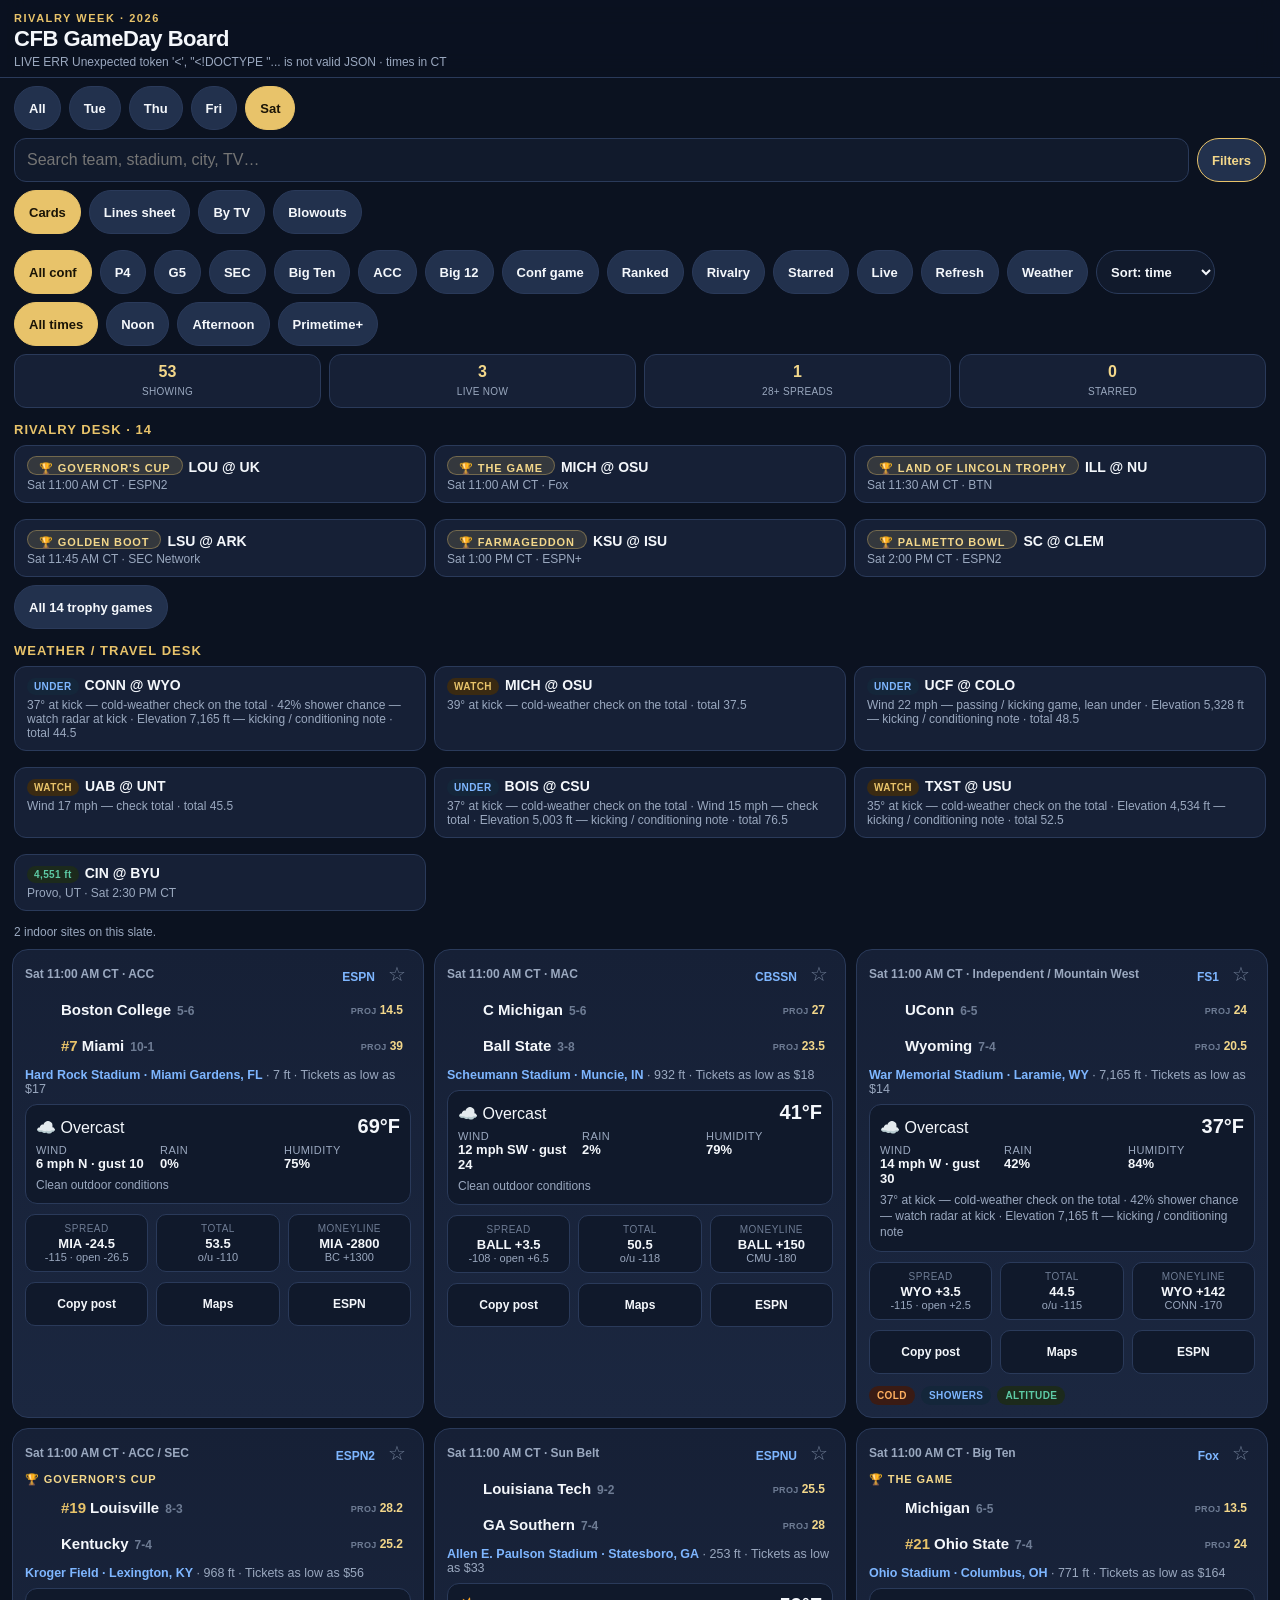
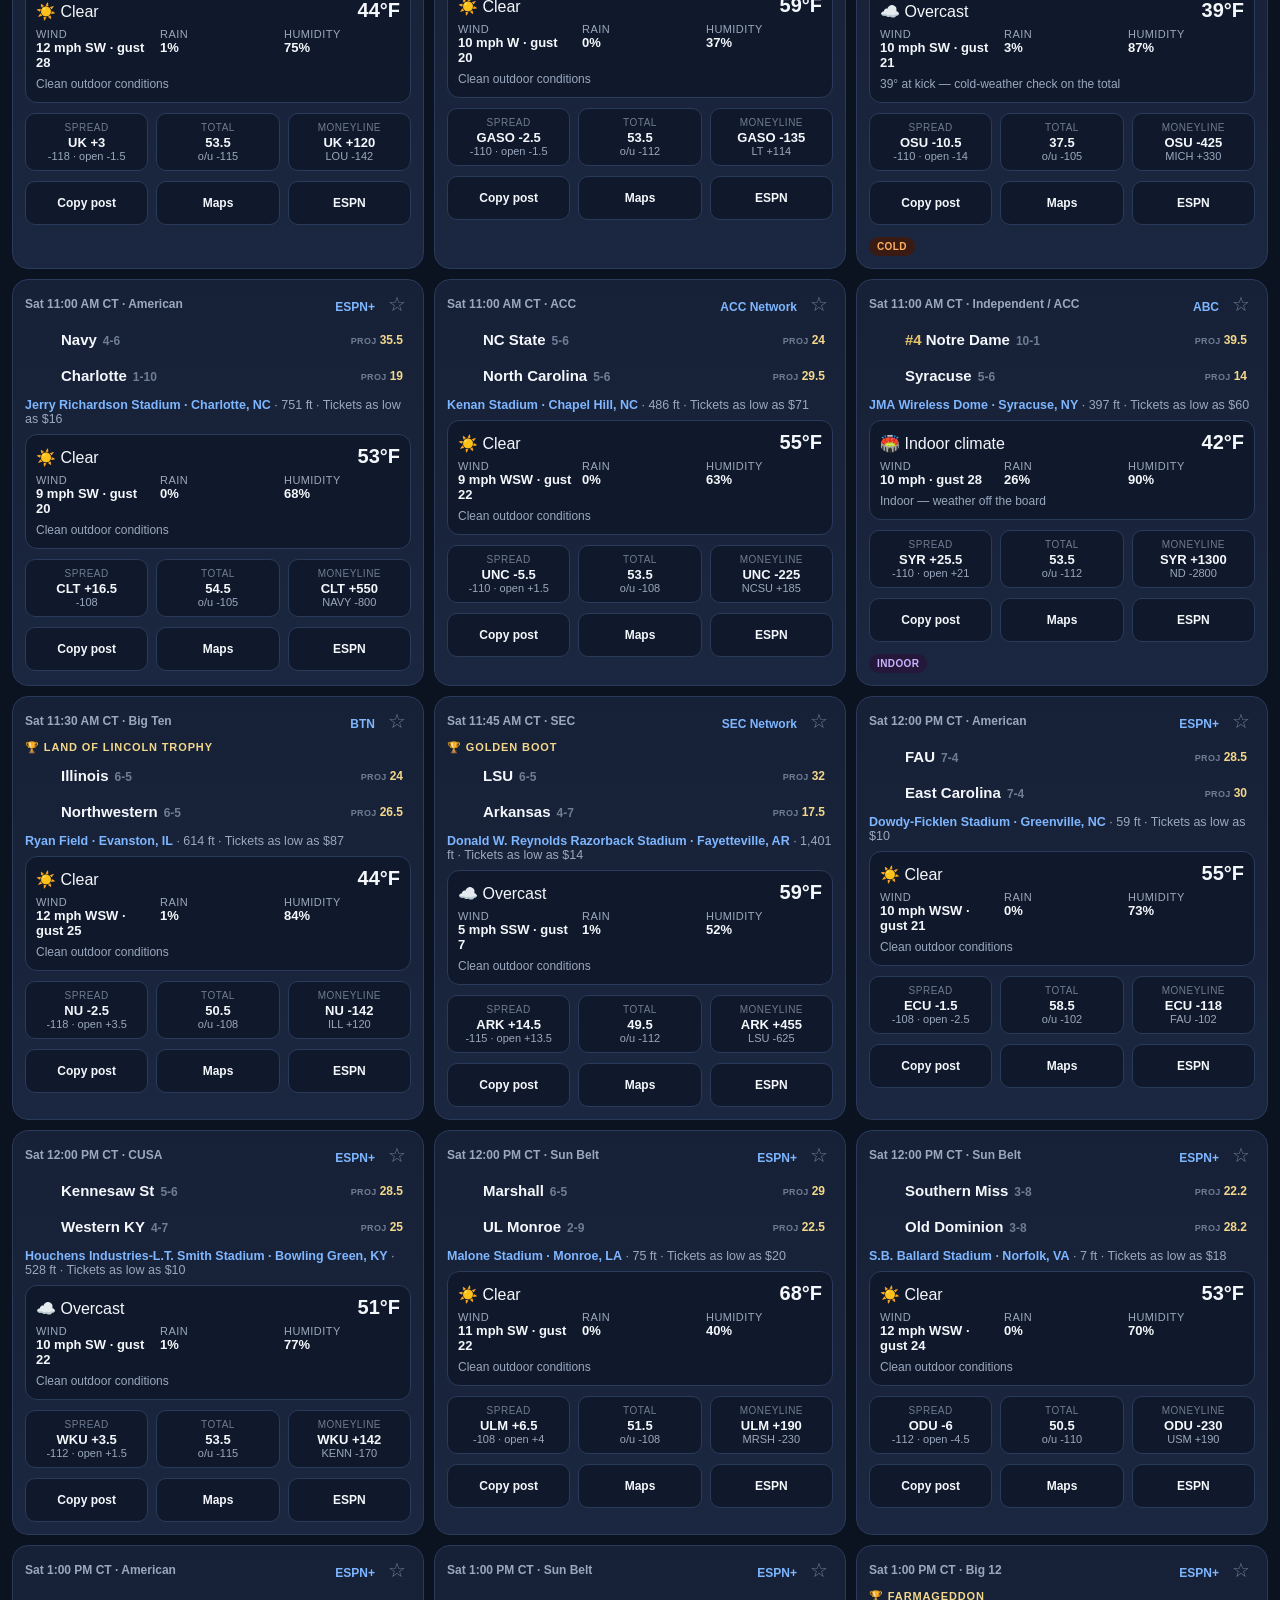
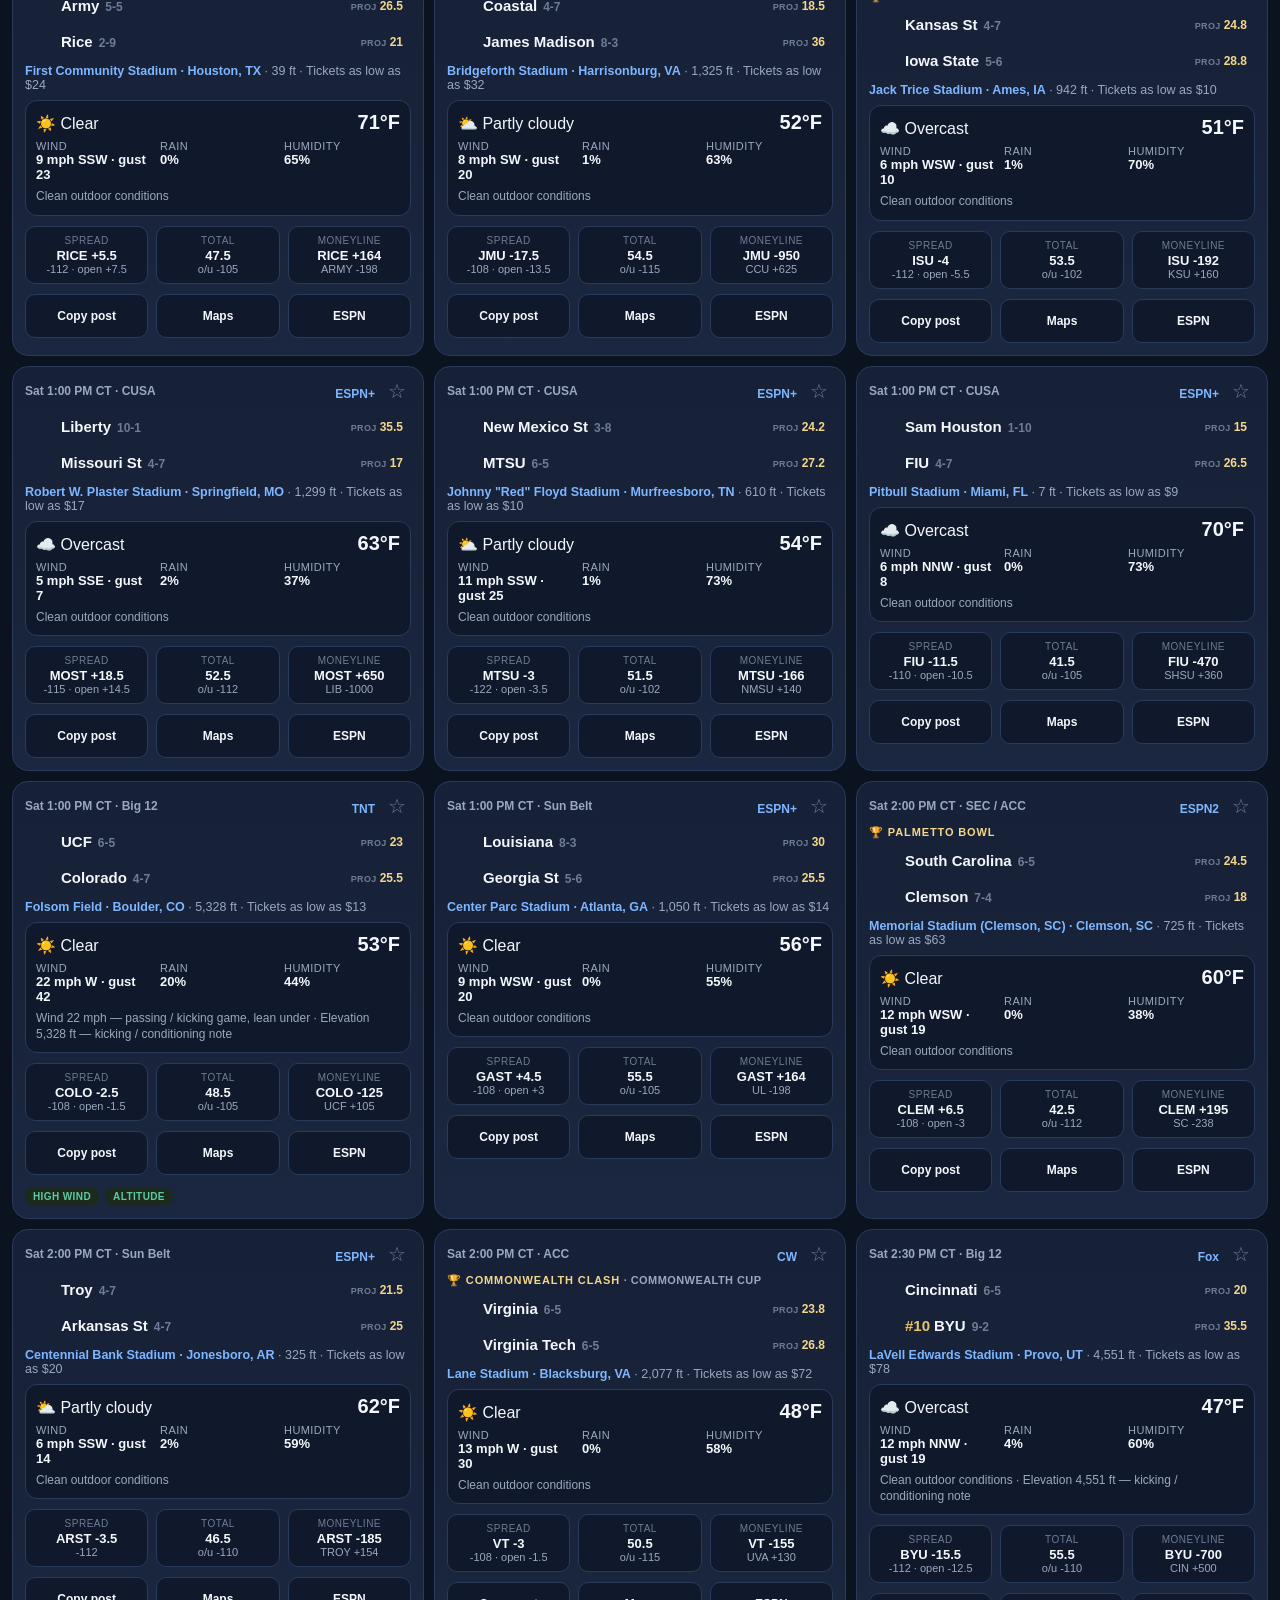
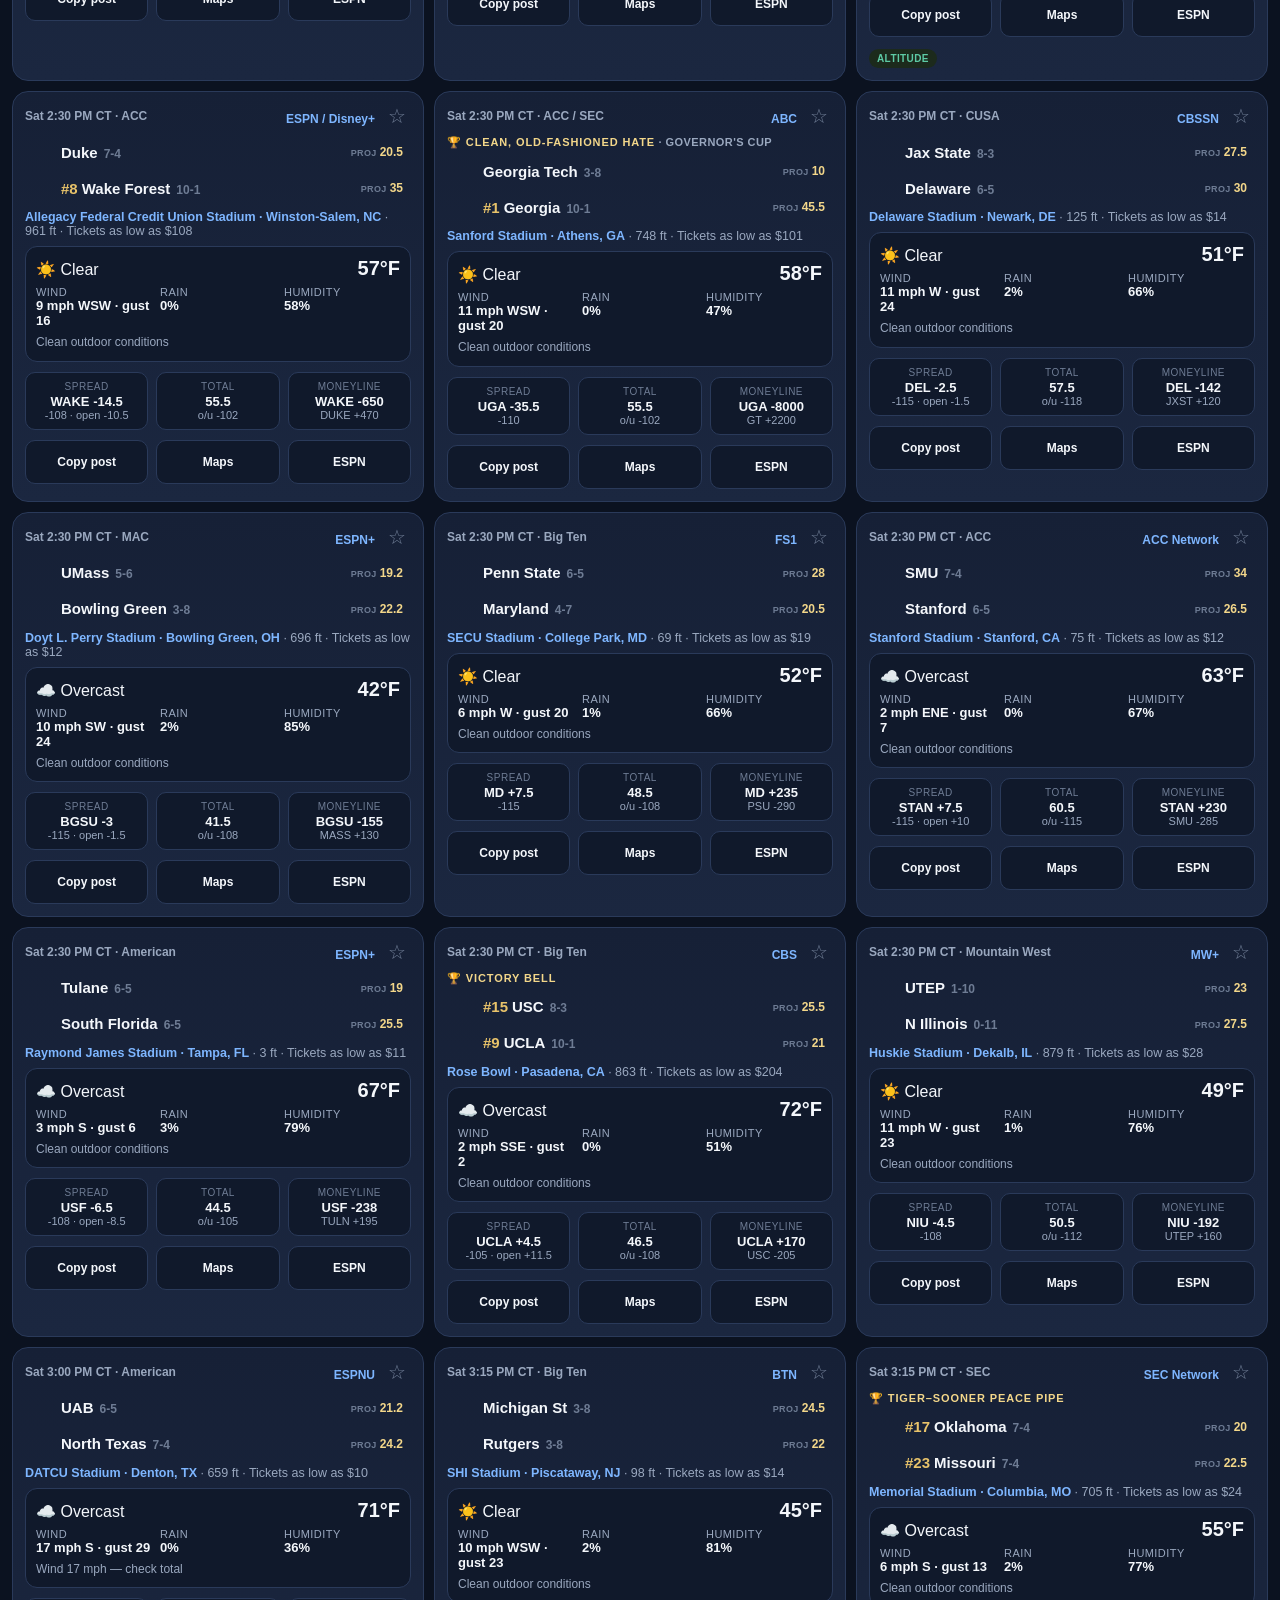
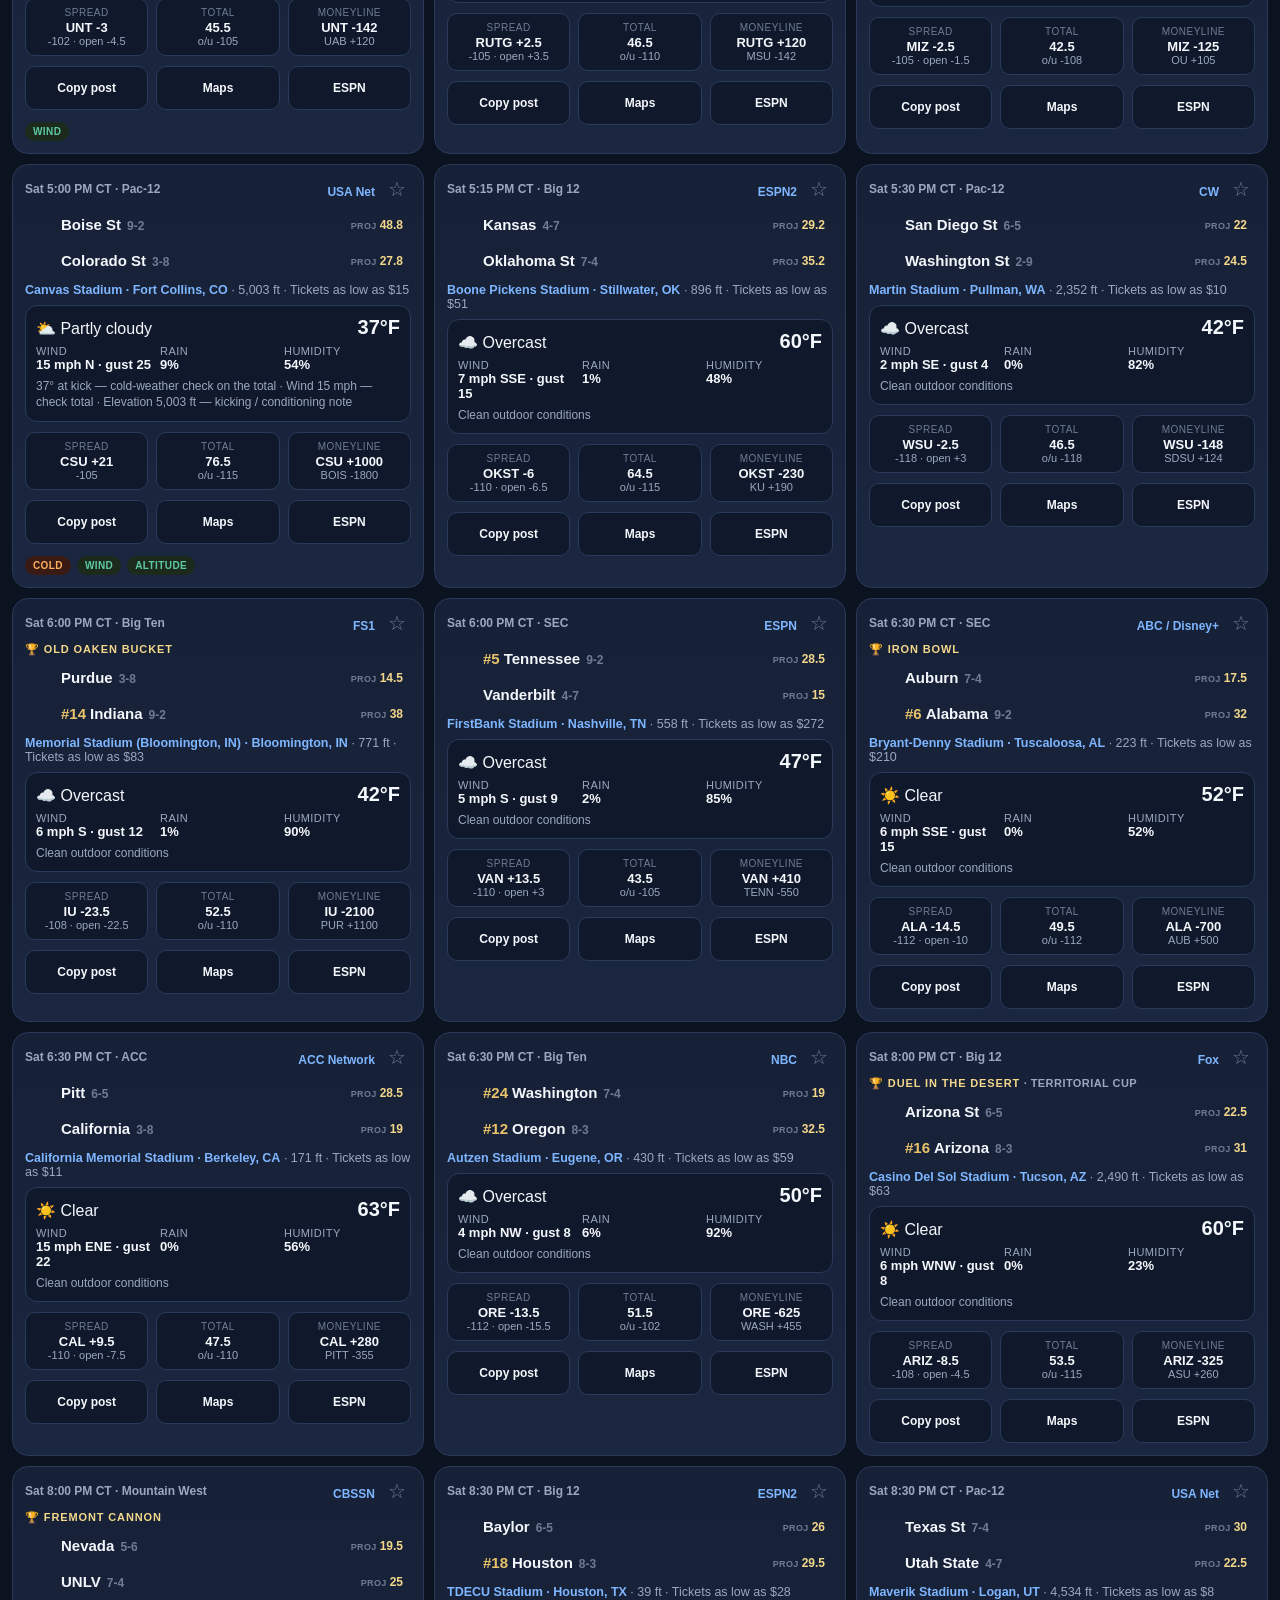
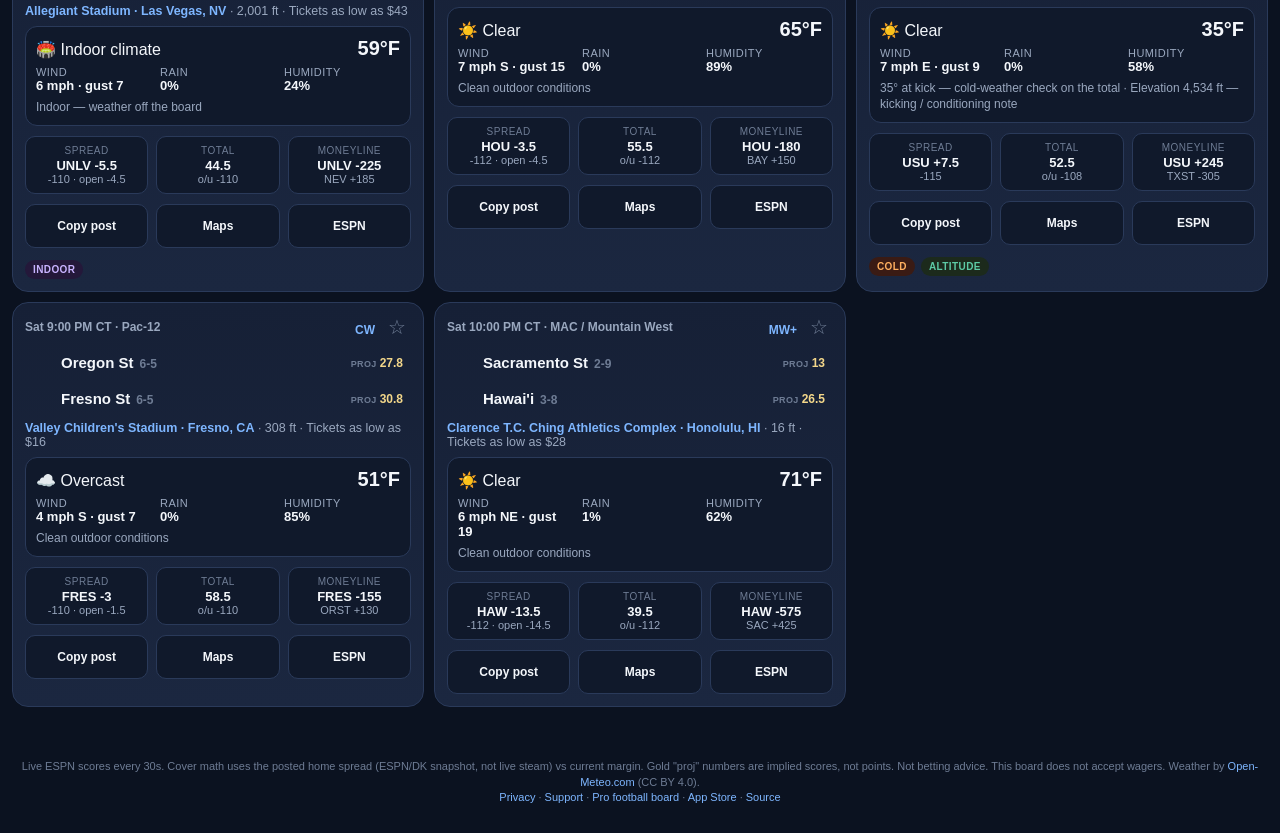
==== commit 749a1f25: "Snapshot: Rivalry Week · 2026 (2026-11-27T20:30Z)" ====
--- a/index.html
+++ b/index.html
@@ -53,7 +53,7 @@
     <div class="a2hs" id="a2hs" hidden><span><b>Add to Home Screen:</b> Share → Add to Home Screen. Opens full-screen like an app.</span><button id="a2hs-x" aria-label="Dismiss">×</button></div>
     <footer>Live ESPN scores every 30s. Cover math uses the posted home spread (ESPN/DK snapshot, not live steam) vs current margin. Gold "proj" numbers are implied scores, not points. Not betting advice. This board does not accept wagers. Weather by <a href="https://open-meteo.com/" rel="noopener">Open-Meteo.com</a> (CC BY 4.0).<br /><a href="/privacy">Privacy</a> · <a href="/support">Support</a> · <a href="/nfl">Pro football board</a> · <a id="store-footer" href="https://apps.apple.com/app/id6809035228" rel="noopener">App Store</a> · <a href="https://github.com/ChristianVerdin/cfb-gameday-board" rel="noopener">Source</a></footer>
   </div>
-  <!-- games:start --><script type="application/ld+json">{"@context":"https://schema.org","@graph":[{"@type":"SportsEvent","@id":"https://cfbgameday.app/#game-401866472","name":"Buffalo Bulls at Akron Zips","startDate":"2026-11-27T12:00:00-05:00","eventStatus":"https://schema.org/EventScheduled","eventAttendanceMode":"https://schema.org/OfflineEventAttendanceMode","sport":"American Football","url":"https://cfbgameday.app/","image":["https://cfbgameday.app/icons/og.png"],"location":{"@type":"Place","name":"InfoCision Stadium","address":{"@type":"PostalAddress","addressLocality":"Akron","addressRegion":"OH","addressCountry":"US"}},"homeTeam":{"@type":"SportsTeam","name":"Akron Zips"},"awayTeam":{"@type":"SportsTeam","name":"Buffalo Bulls"},"organizer":{"@type":"Organization","name":"NCAA"},"publication":[{"@type":"BroadcastEvent","isLiveBroadcast":true,"startDate":"2026-11-27T12:00:00-05:00","publishedOn":{"@type":"BroadcastService","name":"CBSSN"}}]},{"@type":"SportsEvent","@id":"https://cfbgameday.app/#game-401856762","name":"Mississippi State Bulldogs at Ole Miss Rebels","alternateName":"Egg Bowl","startDate":"2026-11-27T11:00:00-06:00","eventStatus":"https://schema.org/EventScheduled","eventAttendanceMode":"https://schema.org/OfflineEventAttendanceMode","sport":"American Football","url":"https://cfbgameday.app/","image":["https://cfbgameday.app/icons/og.png"],"location":{"@type":"Place","name":"Vaught-Hemingway Stadium","address":{"@type":"PostalAddress","addressLocality":"Oxford","addressRegion":"MS","addressCountry":"US"}},"homeTeam":{"@type":"SportsTeam","name":"Ole Miss Rebels"},"awayTeam":{"@type":"SportsTeam","name":"Mississippi State Bulldogs"},"organizer":{"@type":"Organization","name":"NCAA"},"publication":[{"@type":"BroadcastEvent","isLiveBroadcast":true,"startDate":"2026-11-27T11:00:00-06:00","publishedOn":{"@type":"BroadcastService","name":"ABC"}}]},{"@type":"SportsEvent","@id":"https://cfbgameday.app/#game-401862840","name":"Tulsa Golden Hurricane at UTSA Roadrunners","startDate":"2026-11-27T11:00:00-06:00","eventStatus":"https://schema.org/EventScheduled","eventAttendanceMode":"https://schema.org/OfflineEventAttendanceMode","sport":"American Football","url":"https://cfbgameday.app/","image":["https://cfbgameday.app/icons/og.png"],"location":{"@type":"Place","name":"Alamodome","address":{"@type":"PostalAddress","addressLocality":"San Antonio","addressRegion":"TX","addressCountry":"US"}},"homeTeam":{"@type":"SportsTeam","name":"UTSA Roadrunners"},"awayTeam":{"@type":"SportsTeam","name":"Tulsa Golden Hurricane"},"organizer":{"@type":"Organization","name":"NCAA"},"publication":[{"@type":"BroadcastEvent","isLiveBroadcast":true,"startDate":"2026-11-27T11:00:00-06:00","publishedOn":{"@type":"BroadcastService","name":"ESPN"}}]},{"@type":"SportsEvent","@id":"https://cfbgameday.app/#game-401866473","name":"Toledo Rockets at Ohio Bobcats","startDate":"2026-11-27T12:00:00-05:00","eventStatus":"https://schema.org/EventScheduled","eventAttendanceMode":"https://schema.org/OfflineEventAttendanceMode","sport":"American Football","url":"https://cfbgameday.app/","image":["https://cfbgameday.app/icons/og.png"],"location":{"@type":"Place","name":"Peden Stadium","address":{"@type":"PostalAddress","addressLocality":"Athens","addressRegion":"OH","addressCountry":"US"}},"homeTeam":{"@type":"SportsTeam","name":"Ohio Bobcats"},"awayTeam":{"@type":"SportsTeam","name":"Toledo Rockets"},"organizer":{"@type":"Organization","name":"NCAA"},"publication":[{"@type":"BroadcastEvent","isLiveBroadcast":true,"startDate":"2026-11-27T12:00:00-05:00","publishedOn":{"@type":"BroadcastService","name":"ESPNU"}}]},{"@type":"SportsEvent","@id":"https://cfbgameday.app/#game-401858536","name":"Nebraska Cornhuskers at Iowa Hawkeyes","alternateName":"Heroes Trophy","startDate":"2026-11-27T11:08:00-06:00","eventStatus":"https://schema.org/EventScheduled","eventAttendanceMode":"https://schema.org/OfflineEventAttendanceMode","sport":"American Football","url":"https://cfbgameday.app/","image":["https://cfbgameday.app/icons/og.png"],"location":{"@type":"Place","name":"Kinnick Stadium","address":{"@type":"PostalAddress","addressLocality":"Iowa City","addressRegion":"IA","addressCountry":"US"}},"homeTeam":{"@type":"SportsTeam","name":"Iowa Hawkeyes"},"awayTeam":{"@type":"SportsTeam","name":"Nebraska Cornhuskers"},"organizer":{"@type":"Organization","name":"NCAA"},"publication":[{"@type":"BroadcastEvent","isLiveBroadcast":true,"startDate":"2026-11-27T11:08:00-06:00","publishedOn":{"@type":"BroadcastService","name":"CBS"}}]},{"@type":"SportsEvent","@id":"https://cfbgameday.app/#game-401869930","name":"App State Mountaineers at South Alabama Jaguars","startDate":"2026-11-27T14:00:00-06:00","eventStatus":"https://schema.org/EventScheduled","eventAttendanceMode":"https://schema.org/OfflineEventAttendanceMode","sport":"American Football","url":"https://cfbgameday.app/","image":["https://cfbgameday.app/icons/og.png"],"location":{"@type":"Place","name":"Hancock Whitney Stadium","address":{"@type":"PostalAddress","addressLocality":"Mobile","addressRegion":"AL","addressCountry":"US"}},"homeTeam":{"@type":"SportsTeam","name":"South Alabama Jaguars"},"awayTeam":{"@type":"SportsTeam","name":"App State Mountaineers"},"organizer":{"@type":"Organization","name":"NCAA"},"publication":[{"@type":"BroadcastEvent","isLiveBroadcast":true,"startDate":"2026-11-27T14:00:00-06:00","publishedOn":{"@type":"BroadcastService","name":"ESPN+"}}]},{"@type":"SportsEvent","@id":"https://cfbgameday.app/#game-401856759","name":"Florida Gators at Florida State Seminoles","alternateName":"Sunshine Showdown","startDate":"2026-11-27T15:30:00-05:00","eventStatus":"https://schema.org/EventScheduled","eventAttendanceMode":"https://schema.org/OfflineEventAttendanceMode","sport":"American Football","url":"https://cfbgameday.app/","image":["https://cfbgameday.app/icons/og.png"],"location":{"@type":"Place","name":"Doak Campbell Stadium","address":{"@type":"PostalAddress","addressLocality":"Tallahassee","addressRegion":"FL","addressCountry":"US"}},"homeTeam":{"@type":"SportsTeam","name":"Florida State Seminoles"},"awayTeam":{"@type":"SportsTeam","name":"Florida Gators"},"organizer":{"@type":"Organization","name":"NCAA"},"publication":[{"@type":"BroadcastEvent","isLiveBroadcast":true,"startDate":"2026-11-27T15:30:00-05:00","publishedOn":{"@type":"BroadcastService","name":"ABC"}}]},{"@type":"SportsEvent","@id":"https://cfbgameday.app/#game-401864549","name":"North Dakota State Bison at San José State Spartans","startDate":"2026-11-27T12:30:00-08:00","eventStatus":"https://schema.org/EventScheduled","eventAttendanceMode":"https://schema.org/OfflineEventAttendanceMode","sport":"American Football","url":"https://cfbgameday.app/","image":["https://cfbgameday.app/icons/og.png"],"location":{"@type":"Place","name":"CEFCU Stadium","address":{"@type":"PostalAddress","addressLocality":"San Jose","addressRegion":"CA","addressCountry":"US"}},"homeTeam":{"@type":"SportsTeam","name":"San José State Spartans"},"awayTeam":{"@type":"SportsTeam","name":"North Dakota State Bison"},"organizer":{"@type":"Organization","name":"NCAA"},"publication":[{"@type":"BroadcastEvent","isLiveBroadcast":true,"startDate":"2026-11-27T12:30:00-08:00","publishedOn":{"@type":"BroadcastService","name":"CBSSN"}}]},{"@type":"SportsEvent","@id":"https://cfbgameday.app/#game-401862838","name":"Temple Owls at Memphis Tigers","startDate":"2026-11-27T14:30:00-06:00","eventStatus":"https://schema.org/EventScheduled","eventAttendanceMode":"https://schema.org/OfflineEventAttendanceMode","sport":"American Football","url":"https://cfbgameday.app/","image":["https://cfbgameday.app/icons/og.png"],"location":{"@type":"Place","name":"Simmons Bank Liberty Stadium","address":{"@type":"PostalAddress","addressLocality":"Memphis","addressRegion":"TN","addressCountry":"US"}},"homeTeam":{"@type":"SportsTeam","name":"Memphis Tigers"},"awayTeam":{"@type":"SportsTeam","name":"Temple Owls"},"organizer":{"@type":"Organization","name":"NCAA"},"publication":[{"@type":"BroadcastEvent","isLiveBroadcast":true,"startDate":"2026-11-27T14:30:00-06:00","publishedOn":{"@type":"BroadcastService","name":"ESPN"}}]},{"@type":"SportsEvent","@id":"https://cfbgameday.app/#game-401864546","name":"Air Force Falcons at New Mexico Lobos","startDate":"2026-11-27T14:30:00-07:00","eventStatus":"https://schema.org/EventScheduled","eventAttendanceMode":"https://schema.org/OfflineEventAttendanceMode","sport":"American Football","url":"https://cfbgameday.app/","image":["https://cfbgameday.app/icons/og.png"],"location":{"@type":"Place","name":"University Stadium (NM)","address":{"@type":"PostalAddress","addressLocality":"Albuquerque","addressRegion":"NM","addressCountry":"US"}},"homeTeam":{"@type":"SportsTeam","name":"New Mexico Lobos"},"awayTeam":{"@type":"SportsTeam","name":"Air Force Falcons"},"organizer":{"@type":"Organization","name":"NCAA"},"publication":[{"@type":"BroadcastEvent","isLiveBroadcast":true,"startDate":"2026-11-27T14:30:00-07:00","publishedOn":{"@type":"BroadcastService","name":"CW"}}]},{"@type":"SportsEvent","@id":"https://cfbgameday.app/#game-401858544","name":"Minnesota Golden Gophers at Wisconsin Badgers","alternateName":"Paul Bunyan's Axe","startDate":"2026-11-27T18:30:00-06:00","eventStatus":"https://schema.org/EventScheduled","eventAttendanceMode":"https://schema.org/OfflineEventAttendanceMode","sport":"American Football","url":"https://cfbgameday.app/","image":["https://cfbgameday.app/icons/og.png"],"location":{"@type":"Place","name":"Camp Randall Stadium","address":{"@type":"PostalAddress","addressLocality":"Madison","addressRegion":"WI","addressCountry":"US"}},"homeTeam":{"@type":"SportsTeam","name":"Wisconsin Badgers"},"awayTeam":{"@type":"SportsTeam","name":"Minnesota Golden Gophers"},"organizer":{"@type":"Organization","name":"NCAA"},"publication":[{"@type":"BroadcastEvent","isLiveBroadcast":true,"startDate":"2026-11-27T18:30:00-06:00","publishedOn":{"@type":"BroadcastService","name":"NBC"}}]},{"@type":"SportsEvent","@id":"https://cfbgameday.app/#game-401856756","name":"Texas Longhorns at Texas A&M Aggies","alternateName":"Lone Star Showdown","startDate":"2026-11-27T18:30:00-06:00","eventStatus":"https://schema.org/EventScheduled","eventAttendanceMode":"https://schema.org/OfflineEventAttendanceMode","sport":"American Football","url":"https://cfbgameday.app/","image":["https://cfbgameday.app/icons/og.png"],"location":{"@type":"Place","name":"Kyle Field","address":{"@type":"PostalAddress","addressLocality":"College Station","addressRegion":"TX","addressCountry":"US"}},"homeTeam":{"@type":"SportsTeam","name":"Texas A&M Aggies"},"awayTeam":{"@type":"SportsTeam","name":"Texas Longhorns"},"organizer":{"@type":"Organization","name":"NCAA"},"publication":[{"@type":"BroadcastEvent","isLiveBroadcast":true,"startDate":"2026-11-27T18:30:00-06:00","publishedOn":{"@type":"BroadcastService","name":"ABC"}}]},{"@type":"SportsEvent","@id":"https://cfbgameday.app/#game-401856880","name":"West Virginia Mountaineers at Utah Utes","startDate":"2026-11-27T19:00:00-07:00","eventStatus":"https://schema.org/EventScheduled","eventAttendanceMode":"https://schema.org/OfflineEventAttendanceMode","sport":"American Football","url":"https://cfbgameday.app/","image":["https://cfbgameday.app/icons/og.png"],"location":{"@type":"Place","name":"Rice-Eccles Stadium","address":{"@type":"PostalAddress","addressLocality":"Salt Lake City","addressRegion":"UT","addressCountry":"US"}},"homeTeam":{"@type":"SportsTeam","name":"Utah Utes"},"awayTeam":{"@type":"SportsTeam","name":"West Virginia Mountaineers"},"organizer":{"@type":"Organization","name":"NCAA"},"publication":[{"@type":"BroadcastEvent","isLiveBroadcast":true,"startDate":"2026-11-27T19:00:00-07:00","publishedOn":{"@type":"BroadcastService","name":"Fox"}}]},{"@type":"SportsEvent","@id":"https://cfbgameday.app/#game-401858311","name":"Boston College Eagles at Miami Hurricanes","startDate":"2026-11-28T12:00:00-05:00","eventStatus":"https://schema.org/EventScheduled","eventAttendanceMode":"https://schema.org/OfflineEventAttendanceMode","sport":"American Football","url":"https://cfbgameday.app/","image":["https://cfbgameday.app/icons/og.png"],"location":{"@type":"Place","name":"Hard Rock Stadium","address":{"@type":"PostalAddress","addressLocality":"Miami Gardens","addressRegion":"FL","addressCountry":"US"}},"homeTeam":{"@type":"SportsTeam","name":"Miami Hurricanes"},"awayTeam":{"@type":"SportsTeam","name":"Boston College Eagles"},"organizer":{"@type":"Organization","name":"NCAA"},"publication":[{"@type":"BroadcastEvent","isLiveBroadcast":true,"startDate":"2026-11-28T12:00:00-05:00","publishedOn":{"@type":"BroadcastService","name":"ESPN"}}]},{"@type":"SportsEvent","@id":"https://cfbgameday.app/#game-401866474","name":"Central Michigan Chippewas at Ball State Cardinals","startDate":"2026-11-28T12:00:00-05:00","eventStatus":"https://schema.org/EventScheduled","eventAttendanceMode":"https://schema.org/OfflineEventAttendanceMode","sport":"American Football","url":"https://cfbgameday.app/","image":["https://cfbgameday.app/icons/og.png"],"location":{"@type":"Place","name":"Scheumann Stadium","address":{"@type":"PostalAddress","addressLocality":"Muncie","addressRegion":"IN","addressCountry":"US"}},"homeTeam":{"@type":"SportsTeam","name":"Ball State Cardinals"},"awayTeam":{"@type":"SportsTeam","name":"Central Michigan Chippewas"},"organizer":{"@type":"Organization","name":"NCAA"},"publication":[{"@type":"BroadcastEvent","isLiveBroadcast":true,"startDate":"2026-11-28T12:00:00-05:00","publishedOn":{"@type":"BroadcastService","name":"CBSSN"}}]},{"@type":"SportsEvent","@id":"https://cfbgameday.app/#game-401861969","name":"UConn Huskies at Wyoming Cowboys","startDate":"2026-11-28T10:00:00-07:00","eventStatus":"https://schema.org/EventScheduled","eventAttendanceMode":"https://schema.org/OfflineEventAttendanceMode","sport":"American Football","url":"https://cfbgameday.app/","image":["https://cfbgameday.app/icons/og.png"],"location":{"@type":"Place","name":"War Memorial Stadium","address":{"@type":"PostalAddress","addressLocality":"Laramie","addressRegion":"WY","addressCountry":"US"}},"homeTeam":{"@type":"SportsTeam","name":"Wyoming Cowboys"},"awayTeam":{"@type":"SportsTeam","name":"UConn Huskies"},"organizer":{"@type":"Organization","name":"NCAA"},"publication":[{"@type":"BroadcastEvent","isLiveBroadcast":true,"startDate":"2026-11-28T10:00:00-07:00","publishedOn":{"@type":"BroadcastService","name":"FS1"}}]},{"@type":"SportsEvent","@id":"https://cfbgameday.app/#game-401856761","name":"Louisville Cardinals at Kentucky Wildcats","alternateName":"Governor's Cup","startDate":"2026-11-28T12:00:00-05:00","eventStatus":"https://schema.org/EventScheduled","eventAttendanceMode":"https://schema.org/OfflineEventAttendanceMode","sport":"American Football","url":"https://cfbgameday.app/","image":["https://cfbgameday.app/icons/og.png"],"location":{"@type":"Place","name":"Kroger Field","address":{"@type":"PostalAddress","addressLocality":"Lexington","addressRegion":"KY","addressCountry":"US"}},"homeTeam":{"@type":"SportsTeam","name":"Kentucky Wildcats"},"awayTeam":{"@type":"SportsTeam","name":"Louisville Cardinals"},"organizer":{"@type":"Organization","name":"NCAA"},"publication":[{"@type":"BroadcastEvent","isLiveBroadcast":true,"startDate":"2026-11-28T12:00:00-05:00","publishedOn":{"@type":"BroadcastService","name":"ESPN2"}}]},{"@type":"SportsEvent","@id":"https://cfbgameday.app/#game-401869954","name":"Louisiana Tech Bulldogs at Georgia Southern Eagles","startDate":"2026-11-28T12:00:00-05:00","eventStatus":"https://schema.org/EventScheduled","eventAttendanceMode":"https://schema.org/OfflineEventAttendanceMode","sport":"American Football","url":"https://cfbgameday.app/","image":["https://cfbgameday.app/icons/og.png"],"location":{"@type":"Place","name":"Allen E. Paulson Stadium","address":{"@type":"PostalAddress","addressLocality":"Statesboro","addressRegion":"GA","addressCountry":"US"}},"homeTeam":{"@type":"SportsTeam","name":"Georgia Southern Eagles"},"awayTeam":{"@type":"SportsTeam","name":"Louisiana Tech Bulldogs"},"organizer":{"@type":"Organization","name":"NCAA"},"publication":[{"@type":"BroadcastEvent","isLiveBroadcast":true,"startDate":"2026-11-28T12:00:00-05:00","publishedOn":{"@type":"BroadcastService","name":"ESPNU"}}]},{"@type":"SportsEvent","@id":"https://cfbgameday.app/#game-401858540","name":"Michigan Wolverines at Ohio State Buckeyes","alternateName":"The Game","startDate":"2026-11-28T12:00:00-05:00","eventStatus":"https://schema.org/EventScheduled","eventAttendanceMode":"https://schema.org/OfflineEventAttendanceMode","sport":"American Football","url":"https://cfbgameday.app/","image":["https://cfbgameday.app/icons/og.png"],"location":{"@type":"Place","name":"Ohio Stadium","address":{"@type":"PostalAddress","addressLocality":"Columbus","addressRegion":"OH","addressCountry":"US"}},"homeTeam":{"@type":"SportsTeam","name":"Ohio State Buckeyes"},"awayTeam":{"@type":"SportsTeam","name":"Michigan Wolverines"},"organizer":{"@type":"Organization","name":"NCAA"},"publication":[{"@type":"BroadcastEvent","isLiveBroadcast":true,"startDate":"2026-11-28T12:00:00-05:00","publishedOn":{"@type":"BroadcastService","name":"Fox"}}]},{"@type":"SportsEvent","@id":"https://cfbgameday.app/#game-401862842","name":"Navy Midshipmen at Charlotte 49ers","startDate":"2026-11-28T12:00:00-05:00","eventStatus":"https://schema.org/EventScheduled","eventAttendanceMode":"https://schema.org/OfflineEventAttendanceMode","sport":"American Football","url":"https://cfbgameday.app/","image":["https://cfbgameday.app/icons/og.png"],"location":{"@type":"Place","name":"Jerry Richardson Stadium","address":{"@type":"PostalAddress","addressLocality":"Charlotte","addressRegion":"NC","addressCountry":"US"}},"homeTeam":{"@type":"SportsTeam","name":"Charlotte 49ers"},"awayTeam":{"@type":"SportsTeam","name":"Navy Midshipmen"},"organizer":{"@type":"Organization","name":"NCAA"},"publication":[{"@type":"BroadcastEvent","isLiveBroadcast":true,"startDate":"2026-11-28T12:00:00-05:00","publishedOn":{"@type":"BroadcastService","name":"ESPN+"}}]},{"@type":"SportsEvent","@id":"https://cfbgameday.app/#game-401858313","name":"NC State Wolfpack at North Carolina Tar Heels","startDate":"2026-11-28T12:00:00-05:00","eventStatus":"https://schema.org/EventScheduled","eventAttendanceMode":"https://schema.org/OfflineEventAttendanceMode","sport":"American Football","url":"https://cfbgameday.app/","image":["https://cfbgameday.app/icons/og.png"],"location":{"@type":"Place","name":"Kenan Stadium","address":{"@type":"PostalAddress","addressLocality":"Chapel Hill","addressRegion":"NC","addressCountry":"US"}},"homeTeam":{"@type":"SportsTeam","name":"North Carolina Tar Heels"},"awayTeam":{"@type":"SportsTeam","name":"NC State Wolfpack"},"organizer":{"@type":"Organization","name":"NCAA"},"publication":[{"@type":"BroadcastEvent","isLiveBroadcast":true,"startDate":"2026-11-28T12:00:00-05:00","publishedOn":{"@type":"BroadcastService","name":"ACC Network"}}]},{"@type":"SportsEvent","@id":"https://cfbgameday.app/#game-401858314","name":"Notre Dame Fighting Irish at Syracuse Orange","startDate":"2026-11-28T12:00:00-05:00","eventStatus":"https://schema.org/EventScheduled","eventAttendanceMode":"https://schema.org/OfflineEventAttendanceMode","sport":"American Football","url":"https://cfbgameday.app/","image":["https://cfbgameday.app/icons/og.png"],"location":{"@type":"Place","name":"JMA Wireless Dome","address":{"@type":"PostalAddress","addressLocality":"Syracuse","addressRegion":"NY","addressCountry":"US"}},"homeTeam":{"@type":"SportsTeam","name":"Syracuse Orange"},"awayTeam":{"@type":"SportsTeam","name":"Notre Dame Fighting Irish"},"organizer":{"@type":"Organization","name":"NCAA"},"publication":[{"@type":"BroadcastEvent","isLiveBroadcast":true,"startDate":"2026-11-28T12:00:00-05:00","publishedOn":{"@type":"BroadcastService","name":"ABC"}}]},{"@type":"SportsEvent","@id":"https://cfbgameday.app/#game-401858537","name":"Illinois Fighting Illini at Northwestern Wildcats","alternateName":"Land of Lincoln Trophy","startDate":"2026-11-28T11:30:00-06:00","eventStatus":"https://schema.org/EventScheduled","eventAttendanceMode":"https://schema.org/OfflineEventAttendanceMode","sport":"American Football","url":"https://cfbgameday.app/","image":["https://cfbgameday.app/icons/og.png"],"location":{"@type":"Place","name":"Ryan Field","address":{"@type":"PostalAddress","addressLocality":"Evanston","addressRegion":"IL","addressCountry":"US"}},"homeTeam":{"@type":"SportsTeam","name":"Northwestern Wildcats"},"awayTeam":{"@type":"SportsTeam","name":"Illinois Fighting Illini"},"organizer":{"@type":"Organization","name":"NCAA"},"publication":[{"@type":"BroadcastEvent","isLiveBroadcast":true,"startDate":"2026-11-28T11:30:00-06:00","publishedOn":{"@type":"BroadcastService","name":"BTN"}}]},{"@type":"SportsEvent","@id":"https://cfbgameday.app/#game-401856758","name":"LSU Tigers at Arkansas Razorbacks","alternateName":"Golden Boot","startDate":"2026-11-28T11:45:00-06:00","eventStatus":"https://schema.org/EventScheduled","eventAttendanceMode":"https://schema.org/OfflineEventAttendanceMode","sport":"American Football","url":"https://cfbgameday.app/","image":["https://cfbgameday.app/icons/og.png"],"location":{"@type":"Place","name":"Donald W. Reynolds Razorback Stadium","address":{"@type":"PostalAddress","addressLocality":"Fayetteville","addressRegion":"AR","addressCountry":"US"}},"homeTeam":{"@type":"SportsTeam","name":"Arkansas Razorbacks"},"awayTeam":{"@type":"SportsTeam","name":"LSU Tigers"},"organizer":{"@type":"Organization","name":"NCAA"},"publication":[{"@type":"BroadcastEvent","isLiveBroadcast":true,"startDate":"2026-11-28T11:45:00-06:00","publishedOn":{"@type":"BroadcastService","name":"SEC Network"}}]},{"@type":"SportsEvent","@id":"https://cfbgameday.app/#game-401862837","name":"Florida Atlantic Owls at East Carolina Pirates","startDate":"2026-11-28T13:00:00-05:00","eventStatus":"https://schema.org/EventScheduled","eventAttendanceMode":"https://schema.org/OfflineEventAttendanceMode","sport":"American Football","url":"https://cfbgameday.app/","image":["https://cfbgameday.app/icons/og.png"],"location":{"@type":"Place","name":"Dowdy-Ficklen Stadium","address":{"@type":"PostalAddress","addressLocality":"Greenville","addressRegion":"NC","addressCountry":"US"}},"homeTeam":{"@type":"SportsTeam","name":"East Carolina Pirates"},"awayTeam":{"@type":"SportsTeam","name":"Florida Atlantic Owls"},"organizer":{"@type":"Organization","name":"NCAA"},"publication":[{"@type":"BroadcastEvent","isLiveBroadcast":true,"startDate":"2026-11-28T13:00:00-05:00","publishedOn":{"@type":"BroadcastService","name":"ESPN+"}}]},{"@type":"SportsEvent","@id":"https://cfbgameday.app/#game-401870804","name":"Kennesaw State Owls at Western Kentucky Hilltoppers","startDate":"2026-11-28T12:00:00-06:00","eventStatus":"https://schema.org/EventScheduled","eventAttendanceMode":"https://schema.org/OfflineEventAttendanceMode","sport":"American Football","url":"https://cfbgameday.app/","image":["https://cfbgameday.app/icons/og.png"],"location":{"@type":"Place","name":"Houchens Industries-L.T. Smith Stadium","address":{"@type":"PostalAddress","addressLocality":"Bowling Green","addressRegion":"KY","addressCountry":"US"}},"homeTeam":{"@type":"SportsTeam","name":"Western Kentucky Hilltoppers"},"awayTeam":{"@type":"SportsTeam","name":"Kennesaw State Owls"},"organizer":{"@type":"Organization","name":"NCAA"},"publication":[{"@type":"BroadcastEvent","isLiveBroadcast":true,"startDate":"2026-11-28T12:00:00-06:00","publishedOn":{"@type":"BroadcastService","name":"ESPN+"}}]},{"@type":"SportsEvent","@id":"https://cfbgameday.app/#game-401871102","name":"Marshall Thundering Herd at UL Monroe Warhawks","startDate":"2026-11-28T12:00:00-06:00","eventStatus":"https://schema.org/EventScheduled","eventAttendanceMode":"https://schema.org/OfflineEventAttendanceMode","sport":"American Football","url":"https://cfbgameday.app/","image":["https://cfbgameday.app/icons/og.png"],"location":{"@type":"Place","name":"Malone Stadium","address":{"@type":"PostalAddress","addressLocality":"Monroe","addressRegion":"LA","addressCountry":"US"}},"homeTeam":{"@type":"SportsTeam","name":"UL Monroe Warhawks"},"awayTeam":{"@type":"SportsTeam","name":"Marshall Thundering Herd"},"organizer":{"@type":"Organization","name":"NCAA"},"publication":[{"@type":"BroadcastEvent","isLiveBroadcast":true,"startDate":"2026-11-28T12:00:00-06:00","publishedOn":{"@type":"BroadcastService","name":"ESPN+"}}]},{"@type":"SportsEvent","@id":"https://cfbgameday.app/#game-401871103","name":"Southern Miss Golden Eagles at Old Dominion Monarchs","startDate":"2026-11-28T13:00:00-05:00","eventStatus":"https://schema.org/EventScheduled","eventAttendanceMode":"https://schema.org/OfflineEventAttendanceMode","sport":"American Football","url":"https://cfbgameday.app/","image":["https://cfbgameday.app/icons/og.png"],"location":{"@type":"Place","name":"S.B. Ballard Stadium","address":{"@type":"PostalAddress","addressLocality":"Norfolk","addressRegion":"VA","addressCountry":"US"}},"homeTeam":{"@type":"SportsTeam","name":"Old Dominion Monarchs"},"awayTeam":{"@type":"SportsTeam","name":"Southern Miss Golden Eagles"},"organizer":{"@type":"Organization","name":"NCAA"},"publication":[{"@type":"BroadcastEvent","isLiveBroadcast":true,"startDate":"2026-11-28T13:00:00-05:00","publishedOn":{"@type":"BroadcastService","name":"ESPN+"}}]},{"@type":"SportsEvent","@id":"https://cfbgameday.app/#game-401862841","name":"Army Black Knights at Rice Owls","startDate":"2026-11-28T13:00:00-06:00","eventStatus":"https://schema.org/EventScheduled","eventAttendanceMode":"https://schema.org/OfflineEventAttendanceMode","sport":"American Football","url":"https://cfbgameday.app/","image":["https://cfbgameday.app/icons/og.png"],"location":{"@type":"Place","name":"First Community Stadium","address":{"@type":"PostalAddress","addressLocality":"Houston","addressRegion":"TX","addressCountry":"US"}},"homeTeam":{"@type":"SportsTeam","name":"Rice Owls"},"awayTeam":{"@type":"SportsTeam","name":"Army Black Knights"},"organizer":{"@type":"Organization","name":"NCAA"},"publication":[{"@type":"BroadcastEvent","isLiveBroadcast":true,"startDate":"2026-11-28T13:00:00-06:00","publishedOn":{"@type":"BroadcastService","name":"ESPN+"}}]},{"@type":"SportsEvent","@id":"https://cfbgameday.app/#game-401869947","name":"Coastal Carolina Chanticleers at James Madison Dukes","startDate":"2026-11-28T14:00:00-05:00","eventStatus":"https://schema.org/EventScheduled","eventAttendanceMode":"https://schema.org/OfflineEventAttendanceMode","sport":"American Football","url":"https://cfbgameday.app/","image":["https://cfbgameday.app/icons/og.png"],"location":{"@type":"Place","name":"Bridgeforth Stadium","address":{"@type":"PostalAddress","addressLocality":"Harrisonburg","addressRegion":"VA","addressCountry":"US"}},"homeTeam":{"@type":"SportsTeam","name":"James Madison Dukes"},"awayTeam":{"@type":"SportsTeam","name":"Coastal Carolina Chanticleers"},"organizer":{"@type":"Organization","name":"NCAA"},"publication":[{"@type":"BroadcastEvent","isLiveBroadcast":true,"startDate":"2026-11-28T14:00:00-05:00","publishedOn":{"@type":"BroadcastService","name":"ESPN+"}}]},{"@type":"SportsEvent","@id":"https://cfbgameday.app/#game-401856878","name":"Kansas State Wildcats at Iowa State Cyclones","alternateName":"Farmageddon","startDate":"2026-11-28T13:00:00-06:00","eventStatus":"https://schema.org/EventScheduled","eventAttendanceMode":"https://schema.org/OfflineEventAttendanceMode","sport":"American Football","url":"https://cfbgameday.app/","image":["https://cfbgameday.app/icons/og.png"],"location":{"@type":"Place","name":"Jack Trice Stadium","address":{"@type":"PostalAddress","addressLocality":"Ames","addressRegion":"IA","addressCountry":"US"}},"homeTeam":{"@type":"SportsTeam","name":"Iowa State Cyclones"},"awayTeam":{"@type":"SportsTeam","name":"Kansas State Wildcats"},"organizer":{"@type":"Organization","name":"NCAA"},"publication":[{"@type":"BroadcastEvent","isLiveBroadcast":true,"startDate":"2026-11-28T13:00:00-06:00","publishedOn":{"@type":"BroadcastService","name":"ESPN+"}}]},{"@type":"SportsEvent","@id":"https://cfbgameday.app/#game-401871063","name":"Liberty Flames at Missouri State Bears","startDate":"2026-11-28T13:00:00-06:00","eventStatus":"https://schema.org/EventScheduled","eventAttendanceMode":"https://schema.org/OfflineEventAttendanceMode","sport":"American Football","url":"https://cfbgameday.app/","image":["https://cfbgameday.app/icons/og.png"],"location":{"@type":"Place","name":"Robert W. Plaster Stadium","address":{"@type":"PostalAddress","addressLocality":"Springfield","addressRegion":"MO","addressCountry":"US"}},"homeTeam":{"@type":"SportsTeam","name":"Missouri State Bears"},"awayTeam":{"@type":"SportsTeam","name":"Liberty Flames"},"organizer":{"@type":"Organization","name":"NCAA"},"publication":[{"@type":"BroadcastEvent","isLiveBroadcast":true,"startDate":"2026-11-28T13:00:00-06:00","publishedOn":{"@type":"BroadcastService","name":"ESPN+"}}]},{"@type":"SportsEvent","@id":"https://cfbgameday.app/#game-401871083","name":"New Mexico State Aggies at Middle Tennessee Blue Raiders","startDate":"2026-11-28T13:00:00-06:00","eventStatus":"https://schema.org/EventScheduled","eventAttendanceMode":"https://schema.org/OfflineEventAttendanceMode","sport":"American Football","url":"https://cfbgameday.app/","image":["https://cfbgameday.app/icons/og.png"],"location":{"@type":"Place","name":"Johnny \"Red\" Floyd Stadium","address":{"@type":"PostalAddress","addressLocality":"Murfreesboro","addressRegion":"TN","addressCountry":"US"}},"homeTeam":{"@type":"SportsTeam","name":"Middle Tennessee Blue Raiders"},"awayTeam":{"@type":"SportsTeam","name":"New Mexico State Aggies"},"organizer":{"@type":"Organization","name":"NCAA"},"publication":[{"@type":"BroadcastEvent","isLiveBroadcast":true,"startDate":"2026-11-28T13:00:00-06:00","publishedOn":{"@type":"BroadcastService","name":"ESPN+"}}]},{"@type":"SportsEvent","@id":"https://cfbgameday.app/#game-401871082","name":"Sam Houston Bearkats at Florida International Panthers","startDate":"2026-11-28T14:00:00-05:00","eventStatus":"https://schema.org/EventScheduled","eventAttendanceMode":"https://schema.org/OfflineEventAttendanceMode","sport":"American Football","url":"https://cfbgameday.app/","image":["https://cfbgameday.app/icons/og.png"],"location":{"@type":"Place","name":"Pitbull Stadium","address":{"@type":"PostalAddress","addressLocality":"Miami","addressRegion":"FL","addressCountry":"US"}},"homeTeam":{"@type":"SportsTeam","name":"Florida International Panthers"},"awayTeam":{"@type":"SportsTeam","name":"Sam Houston Bearkats"},"organizer":{"@type":"Organization","name":"NCAA"},"publication":[{"@type":"BroadcastEvent","isLiveBroadcast":true,"startDate":"2026-11-28T14:00:00-05:00","publishedOn":{"@type":"BroadcastService","name":"ESPN+"}}]},{"@type":"SportsEvent","@id":"https://cfbgameday.app/#game-401856875","name":"UCF Knights at Colorado Buffaloes","startDate":"2026-11-28T12:00:00-07:00","eventStatus":"https://schema.org/EventScheduled","eventAttendanceMode":"https://schema.org/OfflineEventAttendanceMode","sport":"American Football","url":"https://cfbgameday.app/","image":["https://cfbgameday.app/icons/og.png"],"location":{"@type":"Place","name":"Folsom Field","address":{"@type":"PostalAddress","addressLocality":"Boulder","addressRegion":"CO","addressCountry":"US"}},"homeTeam":{"@type":"SportsTeam","name":"Colorado Buffaloes"},"awayTeam":{"@type":"SportsTeam","name":"UCF Knights"},"organizer":{"@type":"Organization","name":"NCAA"},"publication":[{"@type":"BroadcastEvent","isLiveBroadcast":true,"startDate":"2026-11-28T12:00:00-07:00","publishedOn":{"@type":"BroadcastService","name":"TNT"}}]},{"@type":"SportsEvent","@id":"https://cfbgameday.app/#game-401869959","name":"Louisiana Ragin' Cajuns at Georgia State Panthers","startDate":"2026-11-28T14:00:00-05:00","eventStatus":"https://schema.org/EventScheduled","eventAttendanceMode":"https://schema.org/OfflineEventAttendanceMode","sport":"American Football","url":"https://cfbgameday.app/","image":["https://cfbgameday.app/icons/og.png"],"location":{"@type":"Place","name":"Center Parc Stadium","address":{"@type":"PostalAddress","addressLocality":"Atlanta","addressRegion":"GA","addressCountry":"US"}},"homeTeam":{"@type":"SportsTeam","name":"Georgia State Panthers"},"awayTeam":{"@type":"SportsTeam","name":"Louisiana Ragin' Cajuns"},"organizer":{"@type":"Organization","name":"NCAA"},"publication":[{"@type":"BroadcastEvent","isLiveBroadcast":true,"startDate":"2026-11-28T14:00:00-05:00","publishedOn":{"@type":"BroadcastService","name":"ESPN+"}}]},{"@type":"SportsEvent","@id":"https://cfbgameday.app/#game-401856764","name":"South Carolina Gamecocks at Clemson Tigers","alternateName":"Palmetto Bowl","startDate":"2026-11-28T15:00:00-05:00","eventStatus":"https://schema.org/EventScheduled","eventAttendanceMode":"https://schema.org/OfflineEventAttendanceMode","sport":"American Football","url":"https://cfbgameday.app/","image":["https://cfbgameday.app/icons/og.png"],"location":{"@type":"Place","name":"Memorial Stadium (Clemson, SC)","address":{"@type":"PostalAddress","addressLocality":"Clemson","addressRegion":"SC","addressCountry":"US"}},"homeTeam":{"@type":"SportsTeam","name":"Clemson Tigers"},"awayTeam":{"@type":"SportsTeam","name":"South Carolina Gamecocks"},"organizer":{"@type":"Organization","name":"NCAA"},"publication":[{"@type":"BroadcastEvent","isLiveBroadcast":true,"startDate":"2026-11-28T15:00:00-05:00","publishedOn":{"@type":"BroadcastService","name":"ESPN2"}}]},{"@type":"SportsEvent","@id":"https://cfbgameday.app/#game-401869939","name":"Troy Trojans at Arkansas State Red Wolves","startDate":"2026-11-28T14:00:00-06:00","eventStatus":"https://schema.org/EventScheduled","eventAttendanceMode":"https://schema.org/OfflineEventAttendanceMode","sport":"American Football","url":"https://cfbgameday.app/","image":["https://cfbgameday.app/icons/og.png"],"location":{"@type":"Place","name":"Centennial Bank Stadium","address":{"@type":"PostalAddress","addressLocality":"Jonesboro","addressRegion":"AR","addressCountry":"US"}},"homeTeam":{"@type":"SportsTeam","name":"Arkansas State Red Wolves"},"awayTeam":{"@type":"SportsTeam","name":"Troy Trojans"},"organizer":{"@type":"Organization","name":"NCAA"},"publication":[{"@type":"BroadcastEvent","isLiveBroadcast":true,"startDate":"2026-11-28T14:00:00-06:00","publishedOn":{"@type":"BroadcastService","name":"ESPN+"}}]},{"@type":"SportsEvent","@id":"https://cfbgameday.app/#game-401858317","name":"Virginia Cavaliers at Virginia Tech Hokies","alternateName":"Commonwealth Clash","startDate":"2026-11-28T15:00:00-05:00","eventStatus":"https://schema.org/EventScheduled","eventAttendanceMode":"https://schema.org/OfflineEventAttendanceMode","sport":"American Football","url":"https://cfbgameday.app/","image":["https://cfbgameday.app/icons/og.png"],"location":{"@type":"Place","name":"Lane Stadium","address":{"@type":"PostalAddress","addressLocality":"Blacksburg","addressRegion":"VA","addressCountry":"US"}},"homeTeam":{"@type":"SportsTeam","name":"Virginia Tech Hokies"},"awayTeam":{"@type":"SportsTeam","name":"Virginia Cavaliers"},"organizer":{"@type":"Organization","name":"NCAA"},"publication":[{"@type":"BroadcastEvent","isLiveBroadcast":true,"startDate":"2026-11-28T15:00:00-05:00","publishedOn":{"@type":"BroadcastService","name":"CW"}}]},{"@type":"SportsEvent","@id":"https://cfbgameday.app/#game-401856876","name":"Cincinnati Bearcats at BYU Cougars","startDate":"2026-11-28T13:30:00-07:00","eventStatus":"https://schema.org/EventScheduled","eventAttendanceMode":"https://schema.org/OfflineEventAttendanceMode","sport":"American Football","url":"https://cfbgameday.app/","image":["https://cfbgameday.app/icons/og.png"],"location":{"@type":"Place","name":"LaVell Edwards Stadium","address":{"@type":"PostalAddress","addressLocality":"Provo","addressRegion":"UT","addressCountry":"US"}},"homeTeam":{"@type":"SportsTeam","name":"BYU Cougars"},"awayTeam":{"@type":"SportsTeam","name":"Cincinnati Bearcats"},"organizer":{"@type":"Organization","name":"NCAA"},"publication":[{"@type":"BroadcastEvent","isLiveBroadcast":true,"startDate":"2026-11-28T13:30:00-07:00","publishedOn":{"@type":"BroadcastService","name":"Fox"}}]},{"@type":"SportsEvent","@id":"https://cfbgameday.app/#game-401858312","name":"Duke Blue Devils at Wake Forest Demon Deacons","startDate":"2026-11-28T15:30:00-05:00","eventStatus":"https://schema.org/EventScheduled","eventAttendanceMode":"https://schema.org/OfflineEventAttendanceMode","sport":"American Football","url":"https://cfbgameday.app/","image":["https://cfbgameday.app/icons/og.png"],"location":{"@type":"Place","name":"Allegacy Federal Credit Union Stadium","address":{"@type":"PostalAddress","addressLocality":"Winston-Salem","addressRegion":"NC","addressCountry":"US"}},"homeTeam":{"@type":"SportsTeam","name":"Wake Forest Demon Deacons"},"awayTeam":{"@type":"SportsTeam","name":"Duke Blue Devils"},"organizer":{"@type":"Organization","name":"NCAA"},"publication":[{"@type":"BroadcastEvent","isLiveBroadcast":true,"startDate":"2026-11-28T15:30:00-05:00","publishedOn":{"@type":"BroadcastService","name":"ESPN"}},{"@type":"BroadcastEvent","isLiveBroadcast":true,"startDate":"2026-11-28T15:30:00-05:00","publishedOn":{"@type":"BroadcastService","name":"Disney+"}}]},{"@type":"SportsEvent","@id":"https://cfbgameday.app/#game-401856760","name":"Georgia Tech Yellow Jackets at Georgia Bulldogs","alternateName":"Clean, Old-Fashioned Hate","startDate":"2026-11-28T15:30:00-05:00","eventStatus":"https://schema.org/EventScheduled","eventAttendanceMode":"https://schema.org/OfflineEventAttendanceMode","sport":"American Football","url":"https://cfbgameday.app/","image":["https://cfbgameday.app/icons/og.png"],"location":{"@type":"Place","name":"Sanford Stadium","address":{"@type":"PostalAddress","addressLocality":"Athens","addressRegion":"GA","addressCountry":"US"}},"homeTeam":{"@type":"SportsTeam","name":"Georgia Bulldogs"},"awayTeam":{"@type":"SportsTeam","name":"Georgia Tech Yellow Jackets"},"organizer":{"@type":"Organization","name":"NCAA"},"publication":[{"@type":"BroadcastEvent","isLiveBroadcast":true,"startDate":"2026-11-28T15:30:00-05:00","publishedOn":{"@type":"BroadcastService","name":"ABC"}}]},{"@type":"SportsEvent","@id":"https://cfbgameday.app/#game-401871062","name":"Jacksonville State Gamecocks at Delaware Blue Hens","startDate":"2026-11-28T15:30:00-05:00","eventStatus":"https://schema.org/EventScheduled","eventAttendanceMode":"https://schema.org/OfflineEventAttendanceMode","sport":"American Football","url":"https://cfbgameday.app/","image":["https://cfbgameday.app/icons/og.png"],"location":{"@type":"Place","name":"Delaware Stadium","address":{"@type":"PostalAddress","addressLocality":"Newark","addressRegion":"DE","addressCountry":"US"}},"homeTeam":{"@type":"SportsTeam","name":"Delaware Blue Hens"},"awayTeam":{"@type":"SportsTeam","name":"Jacksonville State Gamecocks"},"organizer":{"@type":"Organization","name":"NCAA"},"publication":[{"@type":"BroadcastEvent","isLiveBroadcast":true,"startDate":"2026-11-28T15:30:00-05:00","publishedOn":{"@type":"BroadcastService","name":"CBSSN"}}]},{"@type":"SportsEvent","@id":"https://cfbgameday.app/#game-401866475","name":"Massachusetts Minutemen at Bowling Green Falcons","startDate":"2026-11-28T15:30:00-05:00","eventStatus":"https://schema.org/EventScheduled","eventAttendanceMode":"https://schema.org/OfflineEventAttendanceMode","sport":"American Football","url":"https://cfbgameday.app/","image":["https://cfbgameday.app/icons/og.png"],"location":{"@type":"Place","name":"Doyt L. Perry Stadium","address":{"@type":"PostalAddress","addressLocality":"Bowling Green","addressRegion":"OH","addressCountry":"US"}},"homeTeam":{"@type":"SportsTeam","name":"Bowling Green Falcons"},"awayTeam":{"@type":"SportsTeam","name":"Massachusetts Minutemen"},"organizer":{"@type":"Organization","name":"NCAA"},"publication":[{"@type":"BroadcastEvent","isLiveBroadcast":true,"startDate":"2026-11-28T15:30:00-05:00","publishedOn":{"@type":"BroadcastService","name":"ESPN+"}}]},{"@type":"SportsEvent","@id":"https://cfbgameday.app/#game-401858539","name":"Penn State Nittany Lions at Maryland Terrapins","startDate":"2026-11-28T15:30:00-05:00","eventStatus":"https://schema.org/EventScheduled","eventAttendanceMode":"https://schema.org/OfflineEventAttendanceMode","sport":"American Football","url":"https://cfbgameday.app/","image":["https://cfbgameday.app/icons/og.png"],"location":{"@type":"Place","name":"SECU Stadium","address":{"@type":"PostalAddress","addressLocality":"College Park","addressRegion":"MD","addressCountry":"US"}},"homeTeam":{"@type":"SportsTeam","name":"Maryland Terrapins"},"awayTeam":{"@type":"SportsTeam","name":"Penn State Nittany Lions"},"organizer":{"@type":"Organization","name":"NCAA"},"publication":[{"@type":"BroadcastEvent","isLiveBroadcast":true,"startDate":"2026-11-28T15:30:00-05:00","publishedOn":{"@type":"BroadcastService","name":"FS1"}}]},{"@type":"SportsEvent","@id":"https://cfbgameday.app/#game-401858316","name":"SMU Mustangs at Stanford Cardinal","startDate":"2026-11-28T12:30:00-08:00","eventStatus":"https://schema.org/EventScheduled","eventAttendanceMode":"https://schema.org/OfflineEventAttendanceMode","sport":"American Football","url":"https://cfbgameday.app/","image":["https://cfbgameday.app/icons/og.png"],"location":{"@type":"Place","name":"Stanford Stadium","address":{"@type":"PostalAddress","addressLocality":"Stanford","addressRegion":"CA","addressCountry":"US"}},"homeTeam":{"@type":"SportsTeam","name":"Stanford Cardinal"},"awayTeam":{"@type":"SportsTeam","name":"SMU Mustangs"},"organizer":{"@type":"Organization","name":"NCAA"},"publication":[{"@type":"BroadcastEvent","isLiveBroadcast":true,"startDate":"2026-11-28T12:30:00-08:00","publishedOn":{"@type":"BroadcastService","name":"ACC Network"}}]},{"@type":"SportsEvent","@id":"https://cfbgameday.app/#game-401862839","name":"Tulane Green Wave at South Florida Bulls","startDate":"2026-11-28T15:30:00-05:00","eventStatus":"https://schema.org/EventScheduled","eventAttendanceMode":"https://schema.org/OfflineEventAttendanceMode","sport":"American Football","url":"https://cfbgameday.app/","image":["https://cfbgameday.app/icons/og.png"],"location":{"@type":"Place","name":"Raymond James Stadium","address":{"@type":"PostalAddress","addressLocality":"Tampa","addressRegion":"FL","addressCountry":"US"}},"homeTeam":{"@type":"SportsTeam","name":"South Florida Bulls"},"awayTeam":{"@type":"SportsTeam","name":"Tulane Green Wave"},"organizer":{"@type":"Organization","name":"NCAA"},"publication":[{"@type":"BroadcastEvent","isLiveBroadcast":true,"startDate":"2026-11-28T15:30:00-05:00","publishedOn":{"@type":"BroadcastService","name":"ESPN+"}}]},{"@type":"SportsEvent","@id":"https://cfbgameday.app/#game-401858543","name":"USC Trojans at UCLA Bruins","alternateName":"Victory Bell","startDate":"2026-11-28T12:30:00-08:00","eventStatus":"https://schema.org/EventScheduled","eventAttendanceMode":"https://schema.org/OfflineEventAttendanceMode","sport":"American Football","url":"https://cfbgameday.app/","image":["https://cfbgameday.app/icons/og.png"],"location":{"@type":"Place","name":"Rose Bowl","address":{"@type":"PostalAddress","addressLocality":"Pasadena","addressRegion":"CA","addressCountry":"US"}},"homeTeam":{"@type":"SportsTeam","name":"UCLA Bruins"},"awayTeam":{"@type":"SportsTeam","name":"USC Trojans"},"organizer":{"@type":"Organization","name":"NCAA"},"publication":[{"@type":"BroadcastEvent","isLiveBroadcast":true,"startDate":"2026-11-28T12:30:00-08:00","publishedOn":{"@type":"BroadcastService","name":"CBS"}}]},{"@type":"SportsEvent","@id":"https://cfbgameday.app/#game-401864550","name":"UTEP Miners at Northern Illinois Huskies","startDate":"2026-11-28T14:30:00-06:00","eventStatus":"https://schema.org/EventScheduled","eventAttendanceMode":"https://schema.org/OfflineEventAttendanceMode","sport":"American Football","url":"https://cfbgameday.app/","image":["https://cfbgameday.app/icons/og.png"],"location":{"@type":"Place","name":"Huskie Stadium","address":{"@type":"PostalAddress","addressLocality":"Dekalb","addressRegion":"IL","addressCountry":"US"}},"homeTeam":{"@type":"SportsTeam","name":"Northern Illinois Huskies"},"awayTeam":{"@type":"SportsTeam","name":"UTEP Miners"},"organizer":{"@type":"Organization","name":"NCAA"},"publication":[{"@type":"BroadcastEvent","isLiveBroadcast":true,"startDate":"2026-11-28T14:30:00-06:00","publishedOn":{"@type":"BroadcastService","name":"MW+"}}]},{"@type":"SportsEvent","@id":"https://cfbgameday.app/#game-401862843","name":"UAB Blazers at North Texas Mean Green","startDate":"2026-11-28T15:00:00-06:00","eventStatus":"https://schema.org/EventScheduled","eventAttendanceMode":"https://schema.org/OfflineEventAttendanceMode","sport":"American Football","url":"https://cfbgameday.app/","image":["https://cfbgameday.app/icons/og.png"],"location":{"@type":"Place","name":"DATCU Stadium","address":{"@type":"PostalAddress","addressLocality":"Denton","addressRegion":"TX","addressCountry":"US"}},"homeTeam":{"@type":"SportsTeam","name":"North Texas Mean Green"},"awayTeam":{"@type":"SportsTeam","name":"UAB Blazers"},"organizer":{"@type":"Organization","name":"NCAA"},"publication":[{"@type":"BroadcastEvent","isLiveBroadcast":true,"startDate":"2026-11-28T15:00:00-06:00","publishedOn":{"@type":"BroadcastService","name":"ESPNU"}}]},{"@type":"SportsEvent","@id":"https://cfbgameday.app/#game-401858542","name":"Michigan State Spartans at Rutgers Scarlet Knights","startDate":"2026-11-28T16:15:00-05:00","eventStatus":"https://schema.org/EventScheduled","eventAttendanceMode":"https://schema.org/OfflineEventAttendanceMode","sport":"American Football","url":"https://cfbgameday.app/","image":["https://cfbgameday.app/icons/og.png"],"location":{"@type":"Place","name":"SHI Stadium","address":{"@type":"PostalAddress","addressLocality":"Piscataway","addressRegion":"NJ","addressCountry":"US"}},"homeTeam":{"@type":"SportsTeam","name":"Rutgers Scarlet Knights"},"awayTeam":{"@type":"SportsTeam","name":"Michigan State Spartans"},"organizer":{"@type":"Organization","name":"NCAA"},"publication":[{"@type":"BroadcastEvent","isLiveBroadcast":true,"startDate":"2026-11-28T16:15:00-05:00","publishedOn":{"@type":"BroadcastService","name":"BTN"}}]},{"@type":"SportsEvent","@id":"https://cfbgameday.app/#game-401856763","name":"Oklahoma Sooners at Missouri Tigers","alternateName":"Tiger–Sooner Peace Pipe","startDate":"2026-11-28T15:15:00-06:00","eventStatus":"https://schema.org/EventScheduled","eventAttendanceMode":"https://schema.org/OfflineEventAttendanceMode","sport":"American Football","url":"https://cfbgameday.app/","image":["https://cfbgameday.app/icons/og.png"],"location":{"@type":"Place","name":"Memorial Stadium","address":{"@type":"PostalAddress","addressLocality":"Columbia","addressRegion":"MO","addressCountry":"US"}},"homeTeam":{"@type":"SportsTeam","name":"Missouri Tigers"},"awayTeam":{"@type":"SportsTeam","name":"Oklahoma Sooners"},"organizer":{"@type":"Organization","name":"NCAA"},"publication":[{"@type":"BroadcastEvent","isLiveBroadcast":true,"startDate":"2026-11-28T15:15:00-06:00","publishedOn":{"@type":"BroadcastService","name":"SEC Network"}}]},{"@type":"SportsEvent","@id":"https://cfbgameday.app/#game-401860926","name":"Boise State Broncos at Colorado State Rams","startDate":"2026-11-28T16:00:00-07:00","eventStatus":"https://schema.org/EventScheduled","eventAttendanceMode":"https://schema.org/OfflineEventAttendanceMode","sport":"American Football","url":"https://cfbgameday.app/","image":["https://cfbgameday.app/icons/og.png"],"location":{"@type":"Place","name":"Canvas Stadium","address":{"@type":"PostalAddress","addressLocality":"Fort Collins","addressRegion":"CO","addressCountry":"US"}},"homeTeam":{"@type":"SportsTeam","name":"Colorado State Rams"},"awayTeam":{"@type":"SportsTeam","name":"Boise State Broncos"},"organizer":{"@type":"Organization","name":"NCAA"},"publication":[{"@type":"BroadcastEvent","isLiveBroadcast":true,"startDate":"2026-11-28T16:00:00-07:00","publishedOn":{"@type":"BroadcastService","name":"USA Net"}}]},{"@type":"SportsEvent","@id":"https://cfbgameday.app/#game-401856877","name":"Kansas Jayhawks at Oklahoma State Cowboys","startDate":"2026-11-28T17:15:00-06:00","eventStatus":"https://schema.org/EventScheduled","eventAttendanceMode":"https://schema.org/OfflineEventAttendanceMode","sport":"American Football","url":"https://cfbgameday.app/","image":["https://cfbgameday.app/icons/og.png"],"location":{"@type":"Place","name":"Boone Pickens Stadium","address":{"@type":"PostalAddress","addressLocality":"Stillwater","addressRegion":"OK","addressCountry":"US"}},"homeTeam":{"@type":"SportsTeam","name":"Oklahoma State Cowboys"},"awayTeam":{"@type":"SportsTeam","name":"Kansas Jayhawks"},"organizer":{"@type":"Organization","name":"NCAA"},"publication":[{"@type":"BroadcastEvent","isLiveBroadcast":true,"startDate":"2026-11-28T17:15:00-06:00","publishedOn":{"@type":"BroadcastService","name":"ESPN2"}}]},{"@type":"SportsEvent","@id":"https://cfbgameday.app/#game-401860929","name":"San Diego State Aztecs at Washington State Cougars","startDate":"2026-11-28T15:30:00-08:00","eventStatus":"https://schema.org/EventScheduled","eventAttendanceMode":"https://schema.org/OfflineEventAttendanceMode","sport":"American Football","url":"https://cfbgameday.app/","image":["https://cfbgameday.app/icons/og.png"],"location":{"@type":"Place","name":"Martin Stadium","address":{"@type":"PostalAddress","addressLocality":"Pullman","addressRegion":"WA","addressCountry":"US"}},"homeTeam":{"@type":"SportsTeam","name":"Washington State Cougars"},"awayTeam":{"@type":"SportsTeam","name":"San Diego State Aztecs"},"organizer":{"@type":"Organization","name":"NCAA"},"publication":[{"@type":"BroadcastEvent","isLiveBroadcast":true,"startDate":"2026-11-28T15:30:00-08:00","publishedOn":{"@type":"BroadcastService","name":"CW"}}]},{"@type":"SportsEvent","@id":"https://cfbgameday.app/#game-401858538","name":"Purdue Boilermakers at Indiana Hoosiers","alternateName":"Old Oaken Bucket","startDate":"2026-11-28T19:00:00-05:00","eventStatus":"https://schema.org/EventScheduled","eventAttendanceMode":"https://schema.org/OfflineEventAttendanceMode","sport":"American Football","url":"https://cfbgameday.app/","image":["https://cfbgameday.app/icons/og.png"],"location":{"@type":"Place","name":"Memorial Stadium (Bloomington, IN)","address":{"@type":"PostalAddress","addressLocality":"Bloomington","addressRegion":"IN","addressCountry":"US"}},"homeTeam":{"@type":"SportsTeam","name":"Indiana Hoosiers"},"awayTeam":{"@type":"SportsTeam","name":"Purdue Boilermakers"},"organizer":{"@type":"Organization","name":"NCAA"},"publication":[{"@type":"BroadcastEvent","isLiveBroadcast":true,"startDate":"2026-11-28T19:00:00-05:00","publishedOn":{"@type":"BroadcastService","name":"FS1"}}]},{"@type":"SportsEvent","@id":"https://cfbgameday.app/#game-401856765","name":"Tennessee Volunteers at Vanderbilt Commodores","startDate":"2026-11-28T18:00:00-06:00","eventStatus":"https://schema.org/EventScheduled","eventAttendanceMode":"https://schema.org/OfflineEventAttendanceMode","sport":"American Football","url":"https://cfbgameday.app/","image":["https://cfbgameday.app/icons/og.png"],"location":{"@type":"Place","name":"FirstBank Stadium","address":{"@type":"PostalAddress","addressLocality":"Nashville","addressRegion":"TN","addressCountry":"US"}},"homeTeam":{"@type":"SportsTeam","name":"Vanderbilt Commodores"},"awayTeam":{"@type":"SportsTeam","name":"Tennessee Volunteers"},"organizer":{"@type":"Organization","name":"NCAA"},"publication":[{"@type":"BroadcastEvent","isLiveBroadcast":true,"startDate":"2026-11-28T18:00:00-06:00","publishedOn":{"@type":"BroadcastService","name":"ESPN"}}]},{"@type":"SportsEvent","@id":"https://cfbgameday.app/#game-401856757","name":"Auburn Tigers at Alabama Crimson Tide","alternateName":"Iron Bowl","startDate":"2026-11-28T18:30:00-06:00","eventStatus":"https://schema.org/EventScheduled","eventAttendanceMode":"https://schema.org/OfflineEventAttendanceMode","sport":"American Football","url":"https://cfbgameday.app/","image":["https://cfbgameday.app/icons/og.png"],"location":{"@type":"Place","name":"Bryant-Denny Stadium","address":{"@type":"PostalAddress","addressLocality":"Tuscaloosa","addressRegion":"AL","addressCountry":"US"}},"homeTeam":{"@type":"SportsTeam","name":"Alabama Crimson Tide"},"awayTeam":{"@type":"SportsTeam","name":"Auburn Tigers"},"organizer":{"@type":"Organization","name":"NCAA"},"publication":[{"@type":"BroadcastEvent","isLiveBroadcast":true,"startDate":"2026-11-28T18:30:00-06:00","publishedOn":{"@type":"BroadcastService","name":"ABC"}},{"@type":"BroadcastEvent","isLiveBroadcast":true,"startDate":"2026-11-28T18:30:00-06:00","publishedOn":{"@type":"BroadcastService","name":"Disney+"}}]},{"@type":"SportsEvent","@id":"https://cfbgameday.app/#game-401858315","name":"Pittsburgh Panthers at California Golden Bears","startDate":"2026-11-28T16:30:00-08:00","eventStatus":"https://schema.org/EventScheduled","eventAttendanceMode":"https://schema.org/OfflineEventAttendanceMode","sport":"American Football","url":"https://cfbgameday.app/","image":["https://cfbgameday.app/icons/og.png"],"location":{"@type":"Place","name":"California Memorial Stadium","address":{"@type":"PostalAddress","addressLocality":"Berkeley","addressRegion":"CA","addressCountry":"US"}},"homeTeam":{"@type":"SportsTeam","name":"California Golden Bears"},"awayTeam":{"@type":"SportsTeam","name":"Pittsburgh Panthers"},"organizer":{"@type":"Organization","name":"NCAA"},"publication":[{"@type":"BroadcastEvent","isLiveBroadcast":true,"startDate":"2026-11-28T16:30:00-08:00","publishedOn":{"@type":"BroadcastService","name":"ACC Network"}}]},{"@type":"SportsEvent","@id":"https://cfbgameday.app/#game-401858541","name":"Washington Huskies at Oregon Ducks","startDate":"2026-11-28T16:30:00-08:00","eventStatus":"https://schema.org/EventScheduled","eventAttendanceMode":"https://schema.org/OfflineEventAttendanceMode","sport":"American Football","url":"https://cfbgameday.app/","image":["https://cfbgameday.app/icons/og.png"],"location":{"@type":"Place","name":"Autzen Stadium","address":{"@type":"PostalAddress","addressLocality":"Eugene","addressRegion":"OR","addressCountry":"US"}},"homeTeam":{"@type":"SportsTeam","name":"Oregon Ducks"},"awayTeam":{"@type":"SportsTeam","name":"Washington Huskies"},"organizer":{"@type":"Organization","name":"NCAA"},"publication":[{"@type":"BroadcastEvent","isLiveBroadcast":true,"startDate":"2026-11-28T16:30:00-08:00","publishedOn":{"@type":"BroadcastService","name":"NBC"}}]},{"@type":"SportsEvent","@id":"https://cfbgameday.app/#game-401856873","name":"Arizona State Sun Devils at Arizona Wildcats","alternateName":"Duel in the Desert","startDate":"2026-11-28T19:00:00-07:00","eventStatus":"https://schema.org/EventScheduled","eventAttendanceMode":"https://schema.org/OfflineEventAttendanceMode","sport":"American Football","url":"https://cfbgameday.app/","image":["https://cfbgameday.app/icons/og.png"],"location":{"@type":"Place","name":"Casino Del Sol Stadium","address":{"@type":"PostalAddress","addressLocality":"Tucson","addressRegion":"AZ","addressCountry":"US"}},"homeTeam":{"@type":"SportsTeam","name":"Arizona Wildcats"},"awayTeam":{"@type":"SportsTeam","name":"Arizona State Sun Devils"},"organizer":{"@type":"Organization","name":"NCAA"},"publication":[{"@type":"BroadcastEvent","isLiveBroadcast":true,"startDate":"2026-11-28T19:00:00-07:00","publishedOn":{"@type":"BroadcastService","name":"Fox"}}]},{"@type":"SportsEvent","@id":"https://cfbgameday.app/#game-401864548","name":"Nevada Wolf Pack at UNLV Rebels","alternateName":"Fremont Cannon","startDate":"2026-11-28T18:00:00-08:00","eventStatus":"https://schema.org/EventScheduled","eventAttendanceMode":"https://schema.org/OfflineEventAttendanceMode","sport":"American Football","url":"https://cfbgameday.app/","image":["https://cfbgameday.app/icons/og.png"],"location":{"@type":"Place","name":"Allegiant Stadium","address":{"@type":"PostalAddress","addressLocality":"Las Vegas","addressRegion":"NV","addressCountry":"US"}},"homeTeam":{"@type":"SportsTeam","name":"UNLV Rebels"},"awayTeam":{"@type":"SportsTeam","name":"Nevada Wolf Pack"},"organizer":{"@type":"Organization","name":"NCAA"},"publication":[{"@type":"BroadcastEvent","isLiveBroadcast":true,"startDate":"2026-11-28T18:00:00-08:00","publishedOn":{"@type":"BroadcastService","name":"CBSSN"}}]},{"@type":"SportsEvent","@id":"https://cfbgameday.app/#game-401856874","name":"Baylor Bears at Houston Cougars","startDate":"2026-11-28T20:30:00-06:00","eventStatus":"https://schema.org/EventScheduled","eventAttendanceMode":"https://schema.org/OfflineEventAttendanceMode","sport":"American Football","url":"https://cfbgameday.app/","image":["https://cfbgameday.app/icons/og.png"],"location":{"@type":"Place","name":"TDECU Stadium","address":{"@type":"PostalAddress","addressLocality":"Houston","addressRegion":"TX","addressCountry":"US"}},"homeTeam":{"@type":"SportsTeam","name":"Houston Cougars"},"awayTeam":{"@type":"SportsTeam","name":"Baylor Bears"},"organizer":{"@type":"Organization","name":"NCAA"},"publication":[{"@type":"BroadcastEvent","isLiveBroadcast":true,"startDate":"2026-11-28T20:30:00-06:00","publishedOn":{"@type":"BroadcastService","name":"ESPN2"}}]},{"@type":"SportsEvent","@id":"https://cfbgameday.app/#game-401860928","name":"Texas State Bobcats at Utah State Aggies","startDate":"2026-11-28T19:30:00-07:00","eventStatus":"https://schema.org/EventScheduled","eventAttendanceMode":"https://schema.org/OfflineEventAttendanceMode","sport":"American Football","url":"https://cfbgameday.app/","image":["https://cfbgameday.app/icons/og.png"],"location":{"@type":"Place","name":"Maverik Stadium","address":{"@type":"PostalAddress","addressLocality":"Logan","addressRegion":"UT","addressCountry":"US"}},"homeTeam":{"@type":"SportsTeam","name":"Utah State Aggies"},"awayTeam":{"@type":"SportsTeam","name":"Texas State Bobcats"},"organizer":{"@type":"Organization","name":"NCAA"},"publication":[{"@type":"BroadcastEvent","isLiveBroadcast":true,"startDate":"2026-11-28T19:30:00-07:00","publishedOn":{"@type":"BroadcastService","name":"USA Net"}}]},{"@type":"SportsEvent","@id":"https://cfbgameday.app/#game-401860927","name":"Oregon State Beavers at Fresno State Bulldogs","startDate":"2026-11-28T19:00:00-08:00","eventStatus":"https://schema.org/EventScheduled","eventAttendanceMode":"https://schema.org/OfflineEventAttendanceMode","sport":"American Football","url":"https://cfbgameday.app/","image":["https://cfbgameday.app/icons/og.png"],"location":{"@type":"Place","name":"Valley Children's Stadium","address":{"@type":"PostalAddress","addressLocality":"Fresno","addressRegion":"CA","addressCountry":"US"}},"homeTeam":{"@type":"SportsTeam","name":"Fresno State Bulldogs"},"awayTeam":{"@type":"SportsTeam","name":"Oregon State Beavers"},"organizer":{"@type":"Organization","name":"NCAA"},"publication":[{"@type":"BroadcastEvent","isLiveBroadcast":true,"startDate":"2026-11-28T19:00:00-08:00","publishedOn":{"@type":"BroadcastService","name":"CW"}}]},{"@type":"SportsEvent","@id":"https://cfbgameday.app/#game-401864547","name":"Sacramento State Hornets at Hawai'i Rainbow Warriors","startDate":"2026-11-28T18:00:00-10:00","eventStatus":"https://schema.org/EventScheduled","eventAttendanceMode":"https://schema.org/OfflineEventAttendanceMode","sport":"American Football","url":"https://cfbgameday.app/","image":["https://cfbgameday.app/icons/og.png"],"location":{"@type":"Place","name":"Clarence T.C. Ching Athletics Complex","address":{"@type":"PostalAddress","addressLocality":"Honolulu","addressRegion":"HI","addressCountry":"US"}},"homeTeam":{"@type":"SportsTeam","name":"Hawai'i Rainbow Warriors"},"awayTeam":{"@type":"SportsTeam","name":"Sacramento State Hornets"},"organizer":{"@type":"Organization","name":"NCAA"},"publication":[{"@type":"BroadcastEvent","isLiveBroadcast":true,"startDate":"2026-11-28T18:00:00-10:00","publishedOn":{"@type":"BroadcastService","name":"MW+"}}]}]}</script><!-- games:end -->
+  <!-- games:start --><script type="application/ld+json">{"@context":"https://schema.org","@graph":[{"@type":"SportsEvent","@id":"https://cfbgameday.app/#game-401862840","name":"Tulsa Golden Hurricane at UTSA Roadrunners","startDate":"2026-11-27T11:00:00-06:00","eventStatus":"https://schema.org/EventScheduled","eventAttendanceMode":"https://schema.org/OfflineEventAttendanceMode","sport":"American Football","url":"https://cfbgameday.app/","image":["https://cfbgameday.app/icons/og.png"],"location":{"@type":"Place","name":"Alamodome","address":{"@type":"PostalAddress","addressLocality":"San Antonio","addressRegion":"TX","addressCountry":"US"}},"homeTeam":{"@type":"SportsTeam","name":"UTSA Roadrunners"},"awayTeam":{"@type":"SportsTeam","name":"Tulsa Golden Hurricane"},"organizer":{"@type":"Organization","name":"NCAA"},"publication":[{"@type":"BroadcastEvent","isLiveBroadcast":true,"startDate":"2026-11-27T11:00:00-06:00","publishedOn":{"@type":"BroadcastService","name":"ESPN"}}]},{"@type":"SportsEvent","@id":"https://cfbgameday.app/#game-401866473","name":"Toledo Rockets at Ohio Bobcats","startDate":"2026-11-27T12:00:00-05:00","eventStatus":"https://schema.org/EventScheduled","eventAttendanceMode":"https://schema.org/OfflineEventAttendanceMode","sport":"American Football","url":"https://cfbgameday.app/","image":["https://cfbgameday.app/icons/og.png"],"location":{"@type":"Place","name":"Peden Stadium","address":{"@type":"PostalAddress","addressLocality":"Athens","addressRegion":"OH","addressCountry":"US"}},"homeTeam":{"@type":"SportsTeam","name":"Ohio Bobcats"},"awayTeam":{"@type":"SportsTeam","name":"Toledo Rockets"},"organizer":{"@type":"Organization","name":"NCAA"},"publication":[{"@type":"BroadcastEvent","isLiveBroadcast":true,"startDate":"2026-11-27T12:00:00-05:00","publishedOn":{"@type":"BroadcastService","name":"ESPNU"}}]},{"@type":"SportsEvent","@id":"https://cfbgameday.app/#game-401869930","name":"App State Mountaineers at South Alabama Jaguars","startDate":"2026-11-27T14:00:00-06:00","eventStatus":"https://schema.org/EventScheduled","eventAttendanceMode":"https://schema.org/OfflineEventAttendanceMode","sport":"American Football","url":"https://cfbgameday.app/","image":["https://cfbgameday.app/icons/og.png"],"location":{"@type":"Place","name":"Hancock Whitney Stadium","address":{"@type":"PostalAddress","addressLocality":"Mobile","addressRegion":"AL","addressCountry":"US"}},"homeTeam":{"@type":"SportsTeam","name":"South Alabama Jaguars"},"awayTeam":{"@type":"SportsTeam","name":"App State Mountaineers"},"organizer":{"@type":"Organization","name":"NCAA"},"publication":[{"@type":"BroadcastEvent","isLiveBroadcast":true,"startDate":"2026-11-27T14:00:00-06:00","publishedOn":{"@type":"BroadcastService","name":"ESPN+"}}]},{"@type":"SportsEvent","@id":"https://cfbgameday.app/#game-401856759","name":"Florida Gators at Florida State Seminoles","alternateName":"Sunshine Showdown","startDate":"2026-11-27T15:30:00-05:00","eventStatus":"https://schema.org/EventScheduled","eventAttendanceMode":"https://schema.org/OfflineEventAttendanceMode","sport":"American Football","url":"https://cfbgameday.app/","image":["https://cfbgameday.app/icons/og.png"],"location":{"@type":"Place","name":"Doak Campbell Stadium","address":{"@type":"PostalAddress","addressLocality":"Tallahassee","addressRegion":"FL","addressCountry":"US"}},"homeTeam":{"@type":"SportsTeam","name":"Florida State Seminoles"},"awayTeam":{"@type":"SportsTeam","name":"Florida Gators"},"organizer":{"@type":"Organization","name":"NCAA"},"publication":[{"@type":"BroadcastEvent","isLiveBroadcast":true,"startDate":"2026-11-27T15:30:00-05:00","publishedOn":{"@type":"BroadcastService","name":"ABC"}}]},{"@type":"SportsEvent","@id":"https://cfbgameday.app/#game-401864549","name":"North Dakota State Bison at San José State Spartans","startDate":"2026-11-27T12:30:00-08:00","eventStatus":"https://schema.org/EventScheduled","eventAttendanceMode":"https://schema.org/OfflineEventAttendanceMode","sport":"American Football","url":"https://cfbgameday.app/","image":["https://cfbgameday.app/icons/og.png"],"location":{"@type":"Place","name":"CEFCU Stadium","address":{"@type":"PostalAddress","addressLocality":"San Jose","addressRegion":"CA","addressCountry":"US"}},"homeTeam":{"@type":"SportsTeam","name":"San José State Spartans"},"awayTeam":{"@type":"SportsTeam","name":"North Dakota State Bison"},"organizer":{"@type":"Organization","name":"NCAA"},"publication":[{"@type":"BroadcastEvent","isLiveBroadcast":true,"startDate":"2026-11-27T12:30:00-08:00","publishedOn":{"@type":"BroadcastService","name":"CBSSN"}}]},{"@type":"SportsEvent","@id":"https://cfbgameday.app/#game-401862838","name":"Temple Owls at Memphis Tigers","startDate":"2026-11-27T14:30:00-06:00","eventStatus":"https://schema.org/EventScheduled","eventAttendanceMode":"https://schema.org/OfflineEventAttendanceMode","sport":"American Football","url":"https://cfbgameday.app/","image":["https://cfbgameday.app/icons/og.png"],"location":{"@type":"Place","name":"Simmons Bank Liberty Stadium","address":{"@type":"PostalAddress","addressLocality":"Memphis","addressRegion":"TN","addressCountry":"US"}},"homeTeam":{"@type":"SportsTeam","name":"Memphis Tigers"},"awayTeam":{"@type":"SportsTeam","name":"Temple Owls"},"organizer":{"@type":"Organization","name":"NCAA"},"publication":[{"@type":"BroadcastEvent","isLiveBroadcast":true,"startDate":"2026-11-27T14:30:00-06:00","publishedOn":{"@type":"BroadcastService","name":"ESPN"}}]},{"@type":"SportsEvent","@id":"https://cfbgameday.app/#game-401864546","name":"Air Force Falcons at New Mexico Lobos","startDate":"2026-11-27T14:30:00-07:00","eventStatus":"https://schema.org/EventScheduled","eventAttendanceMode":"https://schema.org/OfflineEventAttendanceMode","sport":"American Football","url":"https://cfbgameday.app/","image":["https://cfbgameday.app/icons/og.png"],"location":{"@type":"Place","name":"University Stadium (NM)","address":{"@type":"PostalAddress","addressLocality":"Albuquerque","addressRegion":"NM","addressCountry":"US"}},"homeTeam":{"@type":"SportsTeam","name":"New Mexico Lobos"},"awayTeam":{"@type":"SportsTeam","name":"Air Force Falcons"},"organizer":{"@type":"Organization","name":"NCAA"},"publication":[{"@type":"BroadcastEvent","isLiveBroadcast":true,"startDate":"2026-11-27T14:30:00-07:00","publishedOn":{"@type":"BroadcastService","name":"CW"}}]},{"@type":"SportsEvent","@id":"https://cfbgameday.app/#game-401858544","name":"Minnesota Golden Gophers at Wisconsin Badgers","alternateName":"Paul Bunyan's Axe","startDate":"2026-11-27T18:30:00-06:00","eventStatus":"https://schema.org/EventScheduled","eventAttendanceMode":"https://schema.org/OfflineEventAttendanceMode","sport":"American Football","url":"https://cfbgameday.app/","image":["https://cfbgameday.app/icons/og.png"],"location":{"@type":"Place","name":"Camp Randall Stadium","address":{"@type":"PostalAddress","addressLocality":"Madison","addressRegion":"WI","addressCountry":"US"}},"homeTeam":{"@type":"SportsTeam","name":"Wisconsin Badgers"},"awayTeam":{"@type":"SportsTeam","name":"Minnesota Golden Gophers"},"organizer":{"@type":"Organization","name":"NCAA"},"publication":[{"@type":"BroadcastEvent","isLiveBroadcast":true,"startDate":"2026-11-27T18:30:00-06:00","publishedOn":{"@type":"BroadcastService","name":"NBC"}}]},{"@type":"SportsEvent","@id":"https://cfbgameday.app/#game-401856756","name":"Texas Longhorns at Texas A&M Aggies","alternateName":"Lone Star Showdown","startDate":"2026-11-27T18:30:00-06:00","eventStatus":"https://schema.org/EventScheduled","eventAttendanceMode":"https://schema.org/OfflineEventAttendanceMode","sport":"American Football","url":"https://cfbgameday.app/","image":["https://cfbgameday.app/icons/og.png"],"location":{"@type":"Place","name":"Kyle Field","address":{"@type":"PostalAddress","addressLocality":"College Station","addressRegion":"TX","addressCountry":"US"}},"homeTeam":{"@type":"SportsTeam","name":"Texas A&M Aggies"},"awayTeam":{"@type":"SportsTeam","name":"Texas Longhorns"},"organizer":{"@type":"Organization","name":"NCAA"},"publication":[{"@type":"BroadcastEvent","isLiveBroadcast":true,"startDate":"2026-11-27T18:30:00-06:00","publishedOn":{"@type":"BroadcastService","name":"ABC"}}]},{"@type":"SportsEvent","@id":"https://cfbgameday.app/#game-401856880","name":"West Virginia Mountaineers at Utah Utes","startDate":"2026-11-27T19:00:00-07:00","eventStatus":"https://schema.org/EventScheduled","eventAttendanceMode":"https://schema.org/OfflineEventAttendanceMode","sport":"American Football","url":"https://cfbgameday.app/","image":["https://cfbgameday.app/icons/og.png"],"location":{"@type":"Place","name":"Rice-Eccles Stadium","address":{"@type":"PostalAddress","addressLocality":"Salt Lake City","addressRegion":"UT","addressCountry":"US"}},"homeTeam":{"@type":"SportsTeam","name":"Utah Utes"},"awayTeam":{"@type":"SportsTeam","name":"West Virginia Mountaineers"},"organizer":{"@type":"Organization","name":"NCAA"},"publication":[{"@type":"BroadcastEvent","isLiveBroadcast":true,"startDate":"2026-11-27T19:00:00-07:00","publishedOn":{"@type":"BroadcastService","name":"Fox"}}]},{"@type":"SportsEvent","@id":"https://cfbgameday.app/#game-401858311","name":"Boston College Eagles at Miami Hurricanes","startDate":"2026-11-28T12:00:00-05:00","eventStatus":"https://schema.org/EventScheduled","eventAttendanceMode":"https://schema.org/OfflineEventAttendanceMode","sport":"American Football","url":"https://cfbgameday.app/","image":["https://cfbgameday.app/icons/og.png"],"location":{"@type":"Place","name":"Hard Rock Stadium","address":{"@type":"PostalAddress","addressLocality":"Miami Gardens","addressRegion":"FL","addressCountry":"US"}},"homeTeam":{"@type":"SportsTeam","name":"Miami Hurricanes"},"awayTeam":{"@type":"SportsTeam","name":"Boston College Eagles"},"organizer":{"@type":"Organization","name":"NCAA"},"publication":[{"@type":"BroadcastEvent","isLiveBroadcast":true,"startDate":"2026-11-28T12:00:00-05:00","publishedOn":{"@type":"BroadcastService","name":"ESPN"}}]},{"@type":"SportsEvent","@id":"https://cfbgameday.app/#game-401866474","name":"Central Michigan Chippewas at Ball State Cardinals","startDate":"2026-11-28T12:00:00-05:00","eventStatus":"https://schema.org/EventScheduled","eventAttendanceMode":"https://schema.org/OfflineEventAttendanceMode","sport":"American Football","url":"https://cfbgameday.app/","image":["https://cfbgameday.app/icons/og.png"],"location":{"@type":"Place","name":"Scheumann Stadium","address":{"@type":"PostalAddress","addressLocality":"Muncie","addressRegion":"IN","addressCountry":"US"}},"homeTeam":{"@type":"SportsTeam","name":"Ball State Cardinals"},"awayTeam":{"@type":"SportsTeam","name":"Central Michigan Chippewas"},"organizer":{"@type":"Organization","name":"NCAA"},"publication":[{"@type":"BroadcastEvent","isLiveBroadcast":true,"startDate":"2026-11-28T12:00:00-05:00","publishedOn":{"@type":"BroadcastService","name":"CBSSN"}}]},{"@type":"SportsEvent","@id":"https://cfbgameday.app/#game-401861969","name":"UConn Huskies at Wyoming Cowboys","startDate":"2026-11-28T10:00:00-07:00","eventStatus":"https://schema.org/EventScheduled","eventAttendanceMode":"https://schema.org/OfflineEventAttendanceMode","sport":"American Football","url":"https://cfbgameday.app/","image":["https://cfbgameday.app/icons/og.png"],"location":{"@type":"Place","name":"War Memorial Stadium","address":{"@type":"PostalAddress","addressLocality":"Laramie","addressRegion":"WY","addressCountry":"US"}},"homeTeam":{"@type":"SportsTeam","name":"Wyoming Cowboys"},"awayTeam":{"@type":"SportsTeam","name":"UConn Huskies"},"organizer":{"@type":"Organization","name":"NCAA"},"publication":[{"@type":"BroadcastEvent","isLiveBroadcast":true,"startDate":"2026-11-28T10:00:00-07:00","publishedOn":{"@type":"BroadcastService","name":"FS1"}}]},{"@type":"SportsEvent","@id":"https://cfbgameday.app/#game-401856761","name":"Louisville Cardinals at Kentucky Wildcats","alternateName":"Governor's Cup","startDate":"2026-11-28T12:00:00-05:00","eventStatus":"https://schema.org/EventScheduled","eventAttendanceMode":"https://schema.org/OfflineEventAttendanceMode","sport":"American Football","url":"https://cfbgameday.app/","image":["https://cfbgameday.app/icons/og.png"],"location":{"@type":"Place","name":"Kroger Field","address":{"@type":"PostalAddress","addressLocality":"Lexington","addressRegion":"KY","addressCountry":"US"}},"homeTeam":{"@type":"SportsTeam","name":"Kentucky Wildcats"},"awayTeam":{"@type":"SportsTeam","name":"Louisville Cardinals"},"organizer":{"@type":"Organization","name":"NCAA"},"publication":[{"@type":"BroadcastEvent","isLiveBroadcast":true,"startDate":"2026-11-28T12:00:00-05:00","publishedOn":{"@type":"BroadcastService","name":"ESPN2"}}]},{"@type":"SportsEvent","@id":"https://cfbgameday.app/#game-401869954","name":"Louisiana Tech Bulldogs at Georgia Southern Eagles","startDate":"2026-11-28T12:00:00-05:00","eventStatus":"https://schema.org/EventScheduled","eventAttendanceMode":"https://schema.org/OfflineEventAttendanceMode","sport":"American Football","url":"https://cfbgameday.app/","image":["https://cfbgameday.app/icons/og.png"],"location":{"@type":"Place","name":"Allen E. Paulson Stadium","address":{"@type":"PostalAddress","addressLocality":"Statesboro","addressRegion":"GA","addressCountry":"US"}},"homeTeam":{"@type":"SportsTeam","name":"Georgia Southern Eagles"},"awayTeam":{"@type":"SportsTeam","name":"Louisiana Tech Bulldogs"},"organizer":{"@type":"Organization","name":"NCAA"},"publication":[{"@type":"BroadcastEvent","isLiveBroadcast":true,"startDate":"2026-11-28T12:00:00-05:00","publishedOn":{"@type":"BroadcastService","name":"ESPNU"}}]},{"@type":"SportsEvent","@id":"https://cfbgameday.app/#game-401858540","name":"Michigan Wolverines at Ohio State Buckeyes","alternateName":"The Game","startDate":"2026-11-28T12:00:00-05:00","eventStatus":"https://schema.org/EventScheduled","eventAttendanceMode":"https://schema.org/OfflineEventAttendanceMode","sport":"American Football","url":"https://cfbgameday.app/","image":["https://cfbgameday.app/icons/og.png"],"location":{"@type":"Place","name":"Ohio Stadium","address":{"@type":"PostalAddress","addressLocality":"Columbus","addressRegion":"OH","addressCountry":"US"}},"homeTeam":{"@type":"SportsTeam","name":"Ohio State Buckeyes"},"awayTeam":{"@type":"SportsTeam","name":"Michigan Wolverines"},"organizer":{"@type":"Organization","name":"NCAA"},"publication":[{"@type":"BroadcastEvent","isLiveBroadcast":true,"startDate":"2026-11-28T12:00:00-05:00","publishedOn":{"@type":"BroadcastService","name":"Fox"}}]},{"@type":"SportsEvent","@id":"https://cfbgameday.app/#game-401862842","name":"Navy Midshipmen at Charlotte 49ers","startDate":"2026-11-28T12:00:00-05:00","eventStatus":"https://schema.org/EventScheduled","eventAttendanceMode":"https://schema.org/OfflineEventAttendanceMode","sport":"American Football","url":"https://cfbgameday.app/","image":["https://cfbgameday.app/icons/og.png"],"location":{"@type":"Place","name":"Jerry Richardson Stadium","address":{"@type":"PostalAddress","addressLocality":"Charlotte","addressRegion":"NC","addressCountry":"US"}},"homeTeam":{"@type":"SportsTeam","name":"Charlotte 49ers"},"awayTeam":{"@type":"SportsTeam","name":"Navy Midshipmen"},"organizer":{"@type":"Organization","name":"NCAA"},"publication":[{"@type":"BroadcastEvent","isLiveBroadcast":true,"startDate":"2026-11-28T12:00:00-05:00","publishedOn":{"@type":"BroadcastService","name":"ESPN+"}}]},{"@type":"SportsEvent","@id":"https://cfbgameday.app/#game-401858313","name":"NC State Wolfpack at North Carolina Tar Heels","startDate":"2026-11-28T12:00:00-05:00","eventStatus":"https://schema.org/EventScheduled","eventAttendanceMode":"https://schema.org/OfflineEventAttendanceMode","sport":"American Football","url":"https://cfbgameday.app/","image":["https://cfbgameday.app/icons/og.png"],"location":{"@type":"Place","name":"Kenan Stadium","address":{"@type":"PostalAddress","addressLocality":"Chapel Hill","addressRegion":"NC","addressCountry":"US"}},"homeTeam":{"@type":"SportsTeam","name":"North Carolina Tar Heels"},"awayTeam":{"@type":"SportsTeam","name":"NC State Wolfpack"},"organizer":{"@type":"Organization","name":"NCAA"},"publication":[{"@type":"BroadcastEvent","isLiveBroadcast":true,"startDate":"2026-11-28T12:00:00-05:00","publishedOn":{"@type":"BroadcastService","name":"ACC Network"}}]},{"@type":"SportsEvent","@id":"https://cfbgameday.app/#game-401858314","name":"Notre Dame Fighting Irish at Syracuse Orange","startDate":"2026-11-28T12:00:00-05:00","eventStatus":"https://schema.org/EventScheduled","eventAttendanceMode":"https://schema.org/OfflineEventAttendanceMode","sport":"American Football","url":"https://cfbgameday.app/","image":["https://cfbgameday.app/icons/og.png"],"location":{"@type":"Place","name":"JMA Wireless Dome","address":{"@type":"PostalAddress","addressLocality":"Syracuse","addressRegion":"NY","addressCountry":"US"}},"homeTeam":{"@type":"SportsTeam","name":"Syracuse Orange"},"awayTeam":{"@type":"SportsTeam","name":"Notre Dame Fighting Irish"},"organizer":{"@type":"Organization","name":"NCAA"},"publication":[{"@type":"BroadcastEvent","isLiveBroadcast":true,"startDate":"2026-11-28T12:00:00-05:00","publishedOn":{"@type":"BroadcastService","name":"ABC"}}]},{"@type":"SportsEvent","@id":"https://cfbgameday.app/#game-401858537","name":"Illinois Fighting Illini at Northwestern Wildcats","alternateName":"Land of Lincoln Trophy","startDate":"2026-11-28T11:30:00-06:00","eventStatus":"https://schema.org/EventScheduled","eventAttendanceMode":"https://schema.org/OfflineEventAttendanceMode","sport":"American Football","url":"https://cfbgameday.app/","image":["https://cfbgameday.app/icons/og.png"],"location":{"@type":"Place","name":"Ryan Field","address":{"@type":"PostalAddress","addressLocality":"Evanston","addressRegion":"IL","addressCountry":"US"}},"homeTeam":{"@type":"SportsTeam","name":"Northwestern Wildcats"},"awayTeam":{"@type":"SportsTeam","name":"Illinois Fighting Illini"},"organizer":{"@type":"Organization","name":"NCAA"},"publication":[{"@type":"BroadcastEvent","isLiveBroadcast":true,"startDate":"2026-11-28T11:30:00-06:00","publishedOn":{"@type":"BroadcastService","name":"BTN"}}]},{"@type":"SportsEvent","@id":"https://cfbgameday.app/#game-401856758","name":"LSU Tigers at Arkansas Razorbacks","alternateName":"Golden Boot","startDate":"2026-11-28T11:45:00-06:00","eventStatus":"https://schema.org/EventScheduled","eventAttendanceMode":"https://schema.org/OfflineEventAttendanceMode","sport":"American Football","url":"https://cfbgameday.app/","image":["https://cfbgameday.app/icons/og.png"],"location":{"@type":"Place","name":"Donald W. Reynolds Razorback Stadium","address":{"@type":"PostalAddress","addressLocality":"Fayetteville","addressRegion":"AR","addressCountry":"US"}},"homeTeam":{"@type":"SportsTeam","name":"Arkansas Razorbacks"},"awayTeam":{"@type":"SportsTeam","name":"LSU Tigers"},"organizer":{"@type":"Organization","name":"NCAA"},"publication":[{"@type":"BroadcastEvent","isLiveBroadcast":true,"startDate":"2026-11-28T11:45:00-06:00","publishedOn":{"@type":"BroadcastService","name":"SEC Network"}}]},{"@type":"SportsEvent","@id":"https://cfbgameday.app/#game-401862837","name":"Florida Atlantic Owls at East Carolina Pirates","startDate":"2026-11-28T13:00:00-05:00","eventStatus":"https://schema.org/EventScheduled","eventAttendanceMode":"https://schema.org/OfflineEventAttendanceMode","sport":"American Football","url":"https://cfbgameday.app/","image":["https://cfbgameday.app/icons/og.png"],"location":{"@type":"Place","name":"Dowdy-Ficklen Stadium","address":{"@type":"PostalAddress","addressLocality":"Greenville","addressRegion":"NC","addressCountry":"US"}},"homeTeam":{"@type":"SportsTeam","name":"East Carolina Pirates"},"awayTeam":{"@type":"SportsTeam","name":"Florida Atlantic Owls"},"organizer":{"@type":"Organization","name":"NCAA"},"publication":[{"@type":"BroadcastEvent","isLiveBroadcast":true,"startDate":"2026-11-28T13:00:00-05:00","publishedOn":{"@type":"BroadcastService","name":"ESPN+"}}]},{"@type":"SportsEvent","@id":"https://cfbgameday.app/#game-401870804","name":"Kennesaw State Owls at Western Kentucky Hilltoppers","startDate":"2026-11-28T12:00:00-06:00","eventStatus":"https://schema.org/EventScheduled","eventAttendanceMode":"https://schema.org/OfflineEventAttendanceMode","sport":"American Football","url":"https://cfbgameday.app/","image":["https://cfbgameday.app/icons/og.png"],"location":{"@type":"Place","name":"Houchens Industries-L.T. Smith Stadium","address":{"@type":"PostalAddress","addressLocality":"Bowling Green","addressRegion":"KY","addressCountry":"US"}},"homeTeam":{"@type":"SportsTeam","name":"Western Kentucky Hilltoppers"},"awayTeam":{"@type":"SportsTeam","name":"Kennesaw State Owls"},"organizer":{"@type":"Organization","name":"NCAA"},"publication":[{"@type":"BroadcastEvent","isLiveBroadcast":true,"startDate":"2026-11-28T12:00:00-06:00","publishedOn":{"@type":"BroadcastService","name":"ESPN+"}}]},{"@type":"SportsEvent","@id":"https://cfbgameday.app/#game-401871102","name":"Marshall Thundering Herd at UL Monroe Warhawks","startDate":"2026-11-28T12:00:00-06:00","eventStatus":"https://schema.org/EventScheduled","eventAttendanceMode":"https://schema.org/OfflineEventAttendanceMode","sport":"American Football","url":"https://cfbgameday.app/","image":["https://cfbgameday.app/icons/og.png"],"location":{"@type":"Place","name":"Malone Stadium","address":{"@type":"PostalAddress","addressLocality":"Monroe","addressRegion":"LA","addressCountry":"US"}},"homeTeam":{"@type":"SportsTeam","name":"UL Monroe Warhawks"},"awayTeam":{"@type":"SportsTeam","name":"Marshall Thundering Herd"},"organizer":{"@type":"Organization","name":"NCAA"},"publication":[{"@type":"BroadcastEvent","isLiveBroadcast":true,"startDate":"2026-11-28T12:00:00-06:00","publishedOn":{"@type":"BroadcastService","name":"ESPN+"}}]},{"@type":"SportsEvent","@id":"https://cfbgameday.app/#game-401871103","name":"Southern Miss Golden Eagles at Old Dominion Monarchs","startDate":"2026-11-28T13:00:00-05:00","eventStatus":"https://schema.org/EventScheduled","eventAttendanceMode":"https://schema.org/OfflineEventAttendanceMode","sport":"American Football","url":"https://cfbgameday.app/","image":["https://cfbgameday.app/icons/og.png"],"location":{"@type":"Place","name":"S.B. Ballard Stadium","address":{"@type":"PostalAddress","addressLocality":"Norfolk","addressRegion":"VA","addressCountry":"US"}},"homeTeam":{"@type":"SportsTeam","name":"Old Dominion Monarchs"},"awayTeam":{"@type":"SportsTeam","name":"Southern Miss Golden Eagles"},"organizer":{"@type":"Organization","name":"NCAA"},"publication":[{"@type":"BroadcastEvent","isLiveBroadcast":true,"startDate":"2026-11-28T13:00:00-05:00","publishedOn":{"@type":"BroadcastService","name":"ESPN+"}}]},{"@type":"SportsEvent","@id":"https://cfbgameday.app/#game-401862841","name":"Army Black Knights at Rice Owls","startDate":"2026-11-28T13:00:00-06:00","eventStatus":"https://schema.org/EventScheduled","eventAttendanceMode":"https://schema.org/OfflineEventAttendanceMode","sport":"American Football","url":"https://cfbgameday.app/","image":["https://cfbgameday.app/icons/og.png"],"location":{"@type":"Place","name":"First Community Stadium","address":{"@type":"PostalAddress","addressLocality":"Houston","addressRegion":"TX","addressCountry":"US"}},"homeTeam":{"@type":"SportsTeam","name":"Rice Owls"},"awayTeam":{"@type":"SportsTeam","name":"Army Black Knights"},"organizer":{"@type":"Organization","name":"NCAA"},"publication":[{"@type":"BroadcastEvent","isLiveBroadcast":true,"startDate":"2026-11-28T13:00:00-06:00","publishedOn":{"@type":"BroadcastService","name":"ESPN+"}}]},{"@type":"SportsEvent","@id":"https://cfbgameday.app/#game-401869947","name":"Coastal Carolina Chanticleers at James Madison Dukes","startDate":"2026-11-28T14:00:00-05:00","eventStatus":"https://schema.org/EventScheduled","eventAttendanceMode":"https://schema.org/OfflineEventAttendanceMode","sport":"American Football","url":"https://cfbgameday.app/","image":["https://cfbgameday.app/icons/og.png"],"location":{"@type":"Place","name":"Bridgeforth Stadium","address":{"@type":"PostalAddress","addressLocality":"Harrisonburg","addressRegion":"VA","addressCountry":"US"}},"homeTeam":{"@type":"SportsTeam","name":"James Madison Dukes"},"awayTeam":{"@type":"SportsTeam","name":"Coastal Carolina Chanticleers"},"organizer":{"@type":"Organization","name":"NCAA"},"publication":[{"@type":"BroadcastEvent","isLiveBroadcast":true,"startDate":"2026-11-28T14:00:00-05:00","publishedOn":{"@type":"BroadcastService","name":"ESPN+"}}]},{"@type":"SportsEvent","@id":"https://cfbgameday.app/#game-401856878","name":"Kansas State Wildcats at Iowa State Cyclones","alternateName":"Farmageddon","startDate":"2026-11-28T13:00:00-06:00","eventStatus":"https://schema.org/EventScheduled","eventAttendanceMode":"https://schema.org/OfflineEventAttendanceMode","sport":"American Football","url":"https://cfbgameday.app/","image":["https://cfbgameday.app/icons/og.png"],"location":{"@type":"Place","name":"Jack Trice Stadium","address":{"@type":"PostalAddress","addressLocality":"Ames","addressRegion":"IA","addressCountry":"US"}},"homeTeam":{"@type":"SportsTeam","name":"Iowa State Cyclones"},"awayTeam":{"@type":"SportsTeam","name":"Kansas State Wildcats"},"organizer":{"@type":"Organization","name":"NCAA"},"publication":[{"@type":"BroadcastEvent","isLiveBroadcast":true,"startDate":"2026-11-28T13:00:00-06:00","publishedOn":{"@type":"BroadcastService","name":"ESPN+"}}]},{"@type":"SportsEvent","@id":"https://cfbgameday.app/#game-401871063","name":"Liberty Flames at Missouri State Bears","startDate":"2026-11-28T13:00:00-06:00","eventStatus":"https://schema.org/EventScheduled","eventAttendanceMode":"https://schema.org/OfflineEventAttendanceMode","sport":"American Football","url":"https://cfbgameday.app/","image":["https://cfbgameday.app/icons/og.png"],"location":{"@type":"Place","name":"Robert W. Plaster Stadium","address":{"@type":"PostalAddress","addressLocality":"Springfield","addressRegion":"MO","addressCountry":"US"}},"homeTeam":{"@type":"SportsTeam","name":"Missouri State Bears"},"awayTeam":{"@type":"SportsTeam","name":"Liberty Flames"},"organizer":{"@type":"Organization","name":"NCAA"},"publication":[{"@type":"BroadcastEvent","isLiveBroadcast":true,"startDate":"2026-11-28T13:00:00-06:00","publishedOn":{"@type":"BroadcastService","name":"ESPN+"}}]},{"@type":"SportsEvent","@id":"https://cfbgameday.app/#game-401871083","name":"New Mexico State Aggies at Middle Tennessee Blue Raiders","startDate":"2026-11-28T13:00:00-06:00","eventStatus":"https://schema.org/EventScheduled","eventAttendanceMode":"https://schema.org/OfflineEventAttendanceMode","sport":"American Football","url":"https://cfbgameday.app/","image":["https://cfbgameday.app/icons/og.png"],"location":{"@type":"Place","name":"Johnny \"Red\" Floyd Stadium","address":{"@type":"PostalAddress","addressLocality":"Murfreesboro","addressRegion":"TN","addressCountry":"US"}},"homeTeam":{"@type":"SportsTeam","name":"Middle Tennessee Blue Raiders"},"awayTeam":{"@type":"SportsTeam","name":"New Mexico State Aggies"},"organizer":{"@type":"Organization","name":"NCAA"},"publication":[{"@type":"BroadcastEvent","isLiveBroadcast":true,"startDate":"2026-11-28T13:00:00-06:00","publishedOn":{"@type":"BroadcastService","name":"ESPN+"}}]},{"@type":"SportsEvent","@id":"https://cfbgameday.app/#game-401871082","name":"Sam Houston Bearkats at Florida International Panthers","startDate":"2026-11-28T14:00:00-05:00","eventStatus":"https://schema.org/EventScheduled","eventAttendanceMode":"https://schema.org/OfflineEventAttendanceMode","sport":"American Football","url":"https://cfbgameday.app/","image":["https://cfbgameday.app/icons/og.png"],"location":{"@type":"Place","name":"Pitbull Stadium","address":{"@type":"PostalAddress","addressLocality":"Miami","addressRegion":"FL","addressCountry":"US"}},"homeTeam":{"@type":"SportsTeam","name":"Florida International Panthers"},"awayTeam":{"@type":"SportsTeam","name":"Sam Houston Bearkats"},"organizer":{"@type":"Organization","name":"NCAA"},"publication":[{"@type":"BroadcastEvent","isLiveBroadcast":true,"startDate":"2026-11-28T14:00:00-05:00","publishedOn":{"@type":"BroadcastService","name":"ESPN+"}}]},{"@type":"SportsEvent","@id":"https://cfbgameday.app/#game-401856875","name":"UCF Knights at Colorado Buffaloes","startDate":"2026-11-28T12:00:00-07:00","eventStatus":"https://schema.org/EventScheduled","eventAttendanceMode":"https://schema.org/OfflineEventAttendanceMode","sport":"American Football","url":"https://cfbgameday.app/","image":["https://cfbgameday.app/icons/og.png"],"location":{"@type":"Place","name":"Folsom Field","address":{"@type":"PostalAddress","addressLocality":"Boulder","addressRegion":"CO","addressCountry":"US"}},"homeTeam":{"@type":"SportsTeam","name":"Colorado Buffaloes"},"awayTeam":{"@type":"SportsTeam","name":"UCF Knights"},"organizer":{"@type":"Organization","name":"NCAA"},"publication":[{"@type":"BroadcastEvent","isLiveBroadcast":true,"startDate":"2026-11-28T12:00:00-07:00","publishedOn":{"@type":"BroadcastService","name":"TNT"}}]},{"@type":"SportsEvent","@id":"https://cfbgameday.app/#game-401869959","name":"Louisiana Ragin' Cajuns at Georgia State Panthers","startDate":"2026-11-28T14:00:00-05:00","eventStatus":"https://schema.org/EventScheduled","eventAttendanceMode":"https://schema.org/OfflineEventAttendanceMode","sport":"American Football","url":"https://cfbgameday.app/","image":["https://cfbgameday.app/icons/og.png"],"location":{"@type":"Place","name":"Center Parc Stadium","address":{"@type":"PostalAddress","addressLocality":"Atlanta","addressRegion":"GA","addressCountry":"US"}},"homeTeam":{"@type":"SportsTeam","name":"Georgia State Panthers"},"awayTeam":{"@type":"SportsTeam","name":"Louisiana Ragin' Cajuns"},"organizer":{"@type":"Organization","name":"NCAA"},"publication":[{"@type":"BroadcastEvent","isLiveBroadcast":true,"startDate":"2026-11-28T14:00:00-05:00","publishedOn":{"@type":"BroadcastService","name":"ESPN+"}}]},{"@type":"SportsEvent","@id":"https://cfbgameday.app/#game-401856764","name":"South Carolina Gamecocks at Clemson Tigers","alternateName":"Palmetto Bowl","startDate":"2026-11-28T15:00:00-05:00","eventStatus":"https://schema.org/EventScheduled","eventAttendanceMode":"https://schema.org/OfflineEventAttendanceMode","sport":"American Football","url":"https://cfbgameday.app/","image":["https://cfbgameday.app/icons/og.png"],"location":{"@type":"Place","name":"Memorial Stadium (Clemson, SC)","address":{"@type":"PostalAddress","addressLocality":"Clemson","addressRegion":"SC","addressCountry":"US"}},"homeTeam":{"@type":"SportsTeam","name":"Clemson Tigers"},"awayTeam":{"@type":"SportsTeam","name":"South Carolina Gamecocks"},"organizer":{"@type":"Organization","name":"NCAA"},"publication":[{"@type":"BroadcastEvent","isLiveBroadcast":true,"startDate":"2026-11-28T15:00:00-05:00","publishedOn":{"@type":"BroadcastService","name":"ESPN2"}}]},{"@type":"SportsEvent","@id":"https://cfbgameday.app/#game-401869939","name":"Troy Trojans at Arkansas State Red Wolves","startDate":"2026-11-28T14:00:00-06:00","eventStatus":"https://schema.org/EventScheduled","eventAttendanceMode":"https://schema.org/OfflineEventAttendanceMode","sport":"American Football","url":"https://cfbgameday.app/","image":["https://cfbgameday.app/icons/og.png"],"location":{"@type":"Place","name":"Centennial Bank Stadium","address":{"@type":"PostalAddress","addressLocality":"Jonesboro","addressRegion":"AR","addressCountry":"US"}},"homeTeam":{"@type":"SportsTeam","name":"Arkansas State Red Wolves"},"awayTeam":{"@type":"SportsTeam","name":"Troy Trojans"},"organizer":{"@type":"Organization","name":"NCAA"},"publication":[{"@type":"BroadcastEvent","isLiveBroadcast":true,"startDate":"2026-11-28T14:00:00-06:00","publishedOn":{"@type":"BroadcastService","name":"ESPN+"}}]},{"@type":"SportsEvent","@id":"https://cfbgameday.app/#game-401858317","name":"Virginia Cavaliers at Virginia Tech Hokies","alternateName":"Commonwealth Clash","startDate":"2026-11-28T15:00:00-05:00","eventStatus":"https://schema.org/EventScheduled","eventAttendanceMode":"https://schema.org/OfflineEventAttendanceMode","sport":"American Football","url":"https://cfbgameday.app/","image":["https://cfbgameday.app/icons/og.png"],"location":{"@type":"Place","name":"Lane Stadium","address":{"@type":"PostalAddress","addressLocality":"Blacksburg","addressRegion":"VA","addressCountry":"US"}},"homeTeam":{"@type":"SportsTeam","name":"Virginia Tech Hokies"},"awayTeam":{"@type":"SportsTeam","name":"Virginia Cavaliers"},"organizer":{"@type":"Organization","name":"NCAA"},"publication":[{"@type":"BroadcastEvent","isLiveBroadcast":true,"startDate":"2026-11-28T15:00:00-05:00","publishedOn":{"@type":"BroadcastService","name":"CW"}}]},{"@type":"SportsEvent","@id":"https://cfbgameday.app/#game-401856876","name":"Cincinnati Bearcats at BYU Cougars","startDate":"2026-11-28T13:30:00-07:00","eventStatus":"https://schema.org/EventScheduled","eventAttendanceMode":"https://schema.org/OfflineEventAttendanceMode","sport":"American Football","url":"https://cfbgameday.app/","image":["https://cfbgameday.app/icons/og.png"],"location":{"@type":"Place","name":"LaVell Edwards Stadium","address":{"@type":"PostalAddress","addressLocality":"Provo","addressRegion":"UT","addressCountry":"US"}},"homeTeam":{"@type":"SportsTeam","name":"BYU Cougars"},"awayTeam":{"@type":"SportsTeam","name":"Cincinnati Bearcats"},"organizer":{"@type":"Organization","name":"NCAA"},"publication":[{"@type":"BroadcastEvent","isLiveBroadcast":true,"startDate":"2026-11-28T13:30:00-07:00","publishedOn":{"@type":"BroadcastService","name":"Fox"}}]},{"@type":"SportsEvent","@id":"https://cfbgameday.app/#game-401858312","name":"Duke Blue Devils at Wake Forest Demon Deacons","startDate":"2026-11-28T15:30:00-05:00","eventStatus":"https://schema.org/EventScheduled","eventAttendanceMode":"https://schema.org/OfflineEventAttendanceMode","sport":"American Football","url":"https://cfbgameday.app/","image":["https://cfbgameday.app/icons/og.png"],"location":{"@type":"Place","name":"Allegacy Federal Credit Union Stadium","address":{"@type":"PostalAddress","addressLocality":"Winston-Salem","addressRegion":"NC","addressCountry":"US"}},"homeTeam":{"@type":"SportsTeam","name":"Wake Forest Demon Deacons"},"awayTeam":{"@type":"SportsTeam","name":"Duke Blue Devils"},"organizer":{"@type":"Organization","name":"NCAA"},"publication":[{"@type":"BroadcastEvent","isLiveBroadcast":true,"startDate":"2026-11-28T15:30:00-05:00","publishedOn":{"@type":"BroadcastService","name":"ESPN"}},{"@type":"BroadcastEvent","isLiveBroadcast":true,"startDate":"2026-11-28T15:30:00-05:00","publishedOn":{"@type":"BroadcastService","name":"Disney+"}}]},{"@type":"SportsEvent","@id":"https://cfbgameday.app/#game-401856760","name":"Georgia Tech Yellow Jackets at Georgia Bulldogs","alternateName":"Clean, Old-Fashioned Hate","startDate":"2026-11-28T15:30:00-05:00","eventStatus":"https://schema.org/EventScheduled","eventAttendanceMode":"https://schema.org/OfflineEventAttendanceMode","sport":"American Football","url":"https://cfbgameday.app/","image":["https://cfbgameday.app/icons/og.png"],"location":{"@type":"Place","name":"Sanford Stadium","address":{"@type":"PostalAddress","addressLocality":"Athens","addressRegion":"GA","addressCountry":"US"}},"homeTeam":{"@type":"SportsTeam","name":"Georgia Bulldogs"},"awayTeam":{"@type":"SportsTeam","name":"Georgia Tech Yellow Jackets"},"organizer":{"@type":"Organization","name":"NCAA"},"publication":[{"@type":"BroadcastEvent","isLiveBroadcast":true,"startDate":"2026-11-28T15:30:00-05:00","publishedOn":{"@type":"BroadcastService","name":"ABC"}}]},{"@type":"SportsEvent","@id":"https://cfbgameday.app/#game-401871062","name":"Jacksonville State Gamecocks at Delaware Blue Hens","startDate":"2026-11-28T15:30:00-05:00","eventStatus":"https://schema.org/EventScheduled","eventAttendanceMode":"https://schema.org/OfflineEventAttendanceMode","sport":"American Football","url":"https://cfbgameday.app/","image":["https://cfbgameday.app/icons/og.png"],"location":{"@type":"Place","name":"Delaware Stadium","address":{"@type":"PostalAddress","addressLocality":"Newark","addressRegion":"DE","addressCountry":"US"}},"homeTeam":{"@type":"SportsTeam","name":"Delaware Blue Hens"},"awayTeam":{"@type":"SportsTeam","name":"Jacksonville State Gamecocks"},"organizer":{"@type":"Organization","name":"NCAA"},"publication":[{"@type":"BroadcastEvent","isLiveBroadcast":true,"startDate":"2026-11-28T15:30:00-05:00","publishedOn":{"@type":"BroadcastService","name":"CBSSN"}}]},{"@type":"SportsEvent","@id":"https://cfbgameday.app/#game-401866475","name":"Massachusetts Minutemen at Bowling Green Falcons","startDate":"2026-11-28T15:30:00-05:00","eventStatus":"https://schema.org/EventScheduled","eventAttendanceMode":"https://schema.org/OfflineEventAttendanceMode","sport":"American Football","url":"https://cfbgameday.app/","image":["https://cfbgameday.app/icons/og.png"],"location":{"@type":"Place","name":"Doyt L. Perry Stadium","address":{"@type":"PostalAddress","addressLocality":"Bowling Green","addressRegion":"OH","addressCountry":"US"}},"homeTeam":{"@type":"SportsTeam","name":"Bowling Green Falcons"},"awayTeam":{"@type":"SportsTeam","name":"Massachusetts Minutemen"},"organizer":{"@type":"Organization","name":"NCAA"},"publication":[{"@type":"BroadcastEvent","isLiveBroadcast":true,"startDate":"2026-11-28T15:30:00-05:00","publishedOn":{"@type":"BroadcastService","name":"ESPN+"}}]},{"@type":"SportsEvent","@id":"https://cfbgameday.app/#game-401858539","name":"Penn State Nittany Lions at Maryland Terrapins","startDate":"2026-11-28T15:30:00-05:00","eventStatus":"https://schema.org/EventScheduled","eventAttendanceMode":"https://schema.org/OfflineEventAttendanceMode","sport":"American Football","url":"https://cfbgameday.app/","image":["https://cfbgameday.app/icons/og.png"],"location":{"@type":"Place","name":"SECU Stadium","address":{"@type":"PostalAddress","addressLocality":"College Park","addressRegion":"MD","addressCountry":"US"}},"homeTeam":{"@type":"SportsTeam","name":"Maryland Terrapins"},"awayTeam":{"@type":"SportsTeam","name":"Penn State Nittany Lions"},"organizer":{"@type":"Organization","name":"NCAA"},"publication":[{"@type":"BroadcastEvent","isLiveBroadcast":true,"startDate":"2026-11-28T15:30:00-05:00","publishedOn":{"@type":"BroadcastService","name":"FS1"}}]},{"@type":"SportsEvent","@id":"https://cfbgameday.app/#game-401858316","name":"SMU Mustangs at Stanford Cardinal","startDate":"2026-11-28T12:30:00-08:00","eventStatus":"https://schema.org/EventScheduled","eventAttendanceMode":"https://schema.org/OfflineEventAttendanceMode","sport":"American Football","url":"https://cfbgameday.app/","image":["https://cfbgameday.app/icons/og.png"],"location":{"@type":"Place","name":"Stanford Stadium","address":{"@type":"PostalAddress","addressLocality":"Stanford","addressRegion":"CA","addressCountry":"US"}},"homeTeam":{"@type":"SportsTeam","name":"Stanford Cardinal"},"awayTeam":{"@type":"SportsTeam","name":"SMU Mustangs"},"organizer":{"@type":"Organization","name":"NCAA"},"publication":[{"@type":"BroadcastEvent","isLiveBroadcast":true,"startDate":"2026-11-28T12:30:00-08:00","publishedOn":{"@type":"BroadcastService","name":"ACC Network"}}]},{"@type":"SportsEvent","@id":"https://cfbgameday.app/#game-401862839","name":"Tulane Green Wave at South Florida Bulls","startDate":"2026-11-28T15:30:00-05:00","eventStatus":"https://schema.org/EventScheduled","eventAttendanceMode":"https://schema.org/OfflineEventAttendanceMode","sport":"American Football","url":"https://cfbgameday.app/","image":["https://cfbgameday.app/icons/og.png"],"location":{"@type":"Place","name":"Raymond James Stadium","address":{"@type":"PostalAddress","addressLocality":"Tampa","addressRegion":"FL","addressCountry":"US"}},"homeTeam":{"@type":"SportsTeam","name":"South Florida Bulls"},"awayTeam":{"@type":"SportsTeam","name":"Tulane Green Wave"},"organizer":{"@type":"Organization","name":"NCAA"},"publication":[{"@type":"BroadcastEvent","isLiveBroadcast":true,"startDate":"2026-11-28T15:30:00-05:00","publishedOn":{"@type":"BroadcastService","name":"ESPN+"}}]},{"@type":"SportsEvent","@id":"https://cfbgameday.app/#game-401858543","name":"USC Trojans at UCLA Bruins","alternateName":"Victory Bell","startDate":"2026-11-28T12:30:00-08:00","eventStatus":"https://schema.org/EventScheduled","eventAttendanceMode":"https://schema.org/OfflineEventAttendanceMode","sport":"American Football","url":"https://cfbgameday.app/","image":["https://cfbgameday.app/icons/og.png"],"location":{"@type":"Place","name":"Rose Bowl","address":{"@type":"PostalAddress","addressLocality":"Pasadena","addressRegion":"CA","addressCountry":"US"}},"homeTeam":{"@type":"SportsTeam","name":"UCLA Bruins"},"awayTeam":{"@type":"SportsTeam","name":"USC Trojans"},"organizer":{"@type":"Organization","name":"NCAA"},"publication":[{"@type":"BroadcastEvent","isLiveBroadcast":true,"startDate":"2026-11-28T12:30:00-08:00","publishedOn":{"@type":"BroadcastService","name":"CBS"}}]},{"@type":"SportsEvent","@id":"https://cfbgameday.app/#game-401864550","name":"UTEP Miners at Northern Illinois Huskies","startDate":"2026-11-28T14:30:00-06:00","eventStatus":"https://schema.org/EventScheduled","eventAttendanceMode":"https://schema.org/OfflineEventAttendanceMode","sport":"American Football","url":"https://cfbgameday.app/","image":["https://cfbgameday.app/icons/og.png"],"location":{"@type":"Place","name":"Huskie Stadium","address":{"@type":"PostalAddress","addressLocality":"Dekalb","addressRegion":"IL","addressCountry":"US"}},"homeTeam":{"@type":"SportsTeam","name":"Northern Illinois Huskies"},"awayTeam":{"@type":"SportsTeam","name":"UTEP Miners"},"organizer":{"@type":"Organization","name":"NCAA"},"publication":[{"@type":"BroadcastEvent","isLiveBroadcast":true,"startDate":"2026-11-28T14:30:00-06:00","publishedOn":{"@type":"BroadcastService","name":"MW+"}}]},{"@type":"SportsEvent","@id":"https://cfbgameday.app/#game-401862843","name":"UAB Blazers at North Texas Mean Green","startDate":"2026-11-28T15:00:00-06:00","eventStatus":"https://schema.org/EventScheduled","eventAttendanceMode":"https://schema.org/OfflineEventAttendanceMode","sport":"American Football","url":"https://cfbgameday.app/","image":["https://cfbgameday.app/icons/og.png"],"location":{"@type":"Place","name":"DATCU Stadium","address":{"@type":"PostalAddress","addressLocality":"Denton","addressRegion":"TX","addressCountry":"US"}},"homeTeam":{"@type":"SportsTeam","name":"North Texas Mean Green"},"awayTeam":{"@type":"SportsTeam","name":"UAB Blazers"},"organizer":{"@type":"Organization","name":"NCAA"},"publication":[{"@type":"BroadcastEvent","isLiveBroadcast":true,"startDate":"2026-11-28T15:00:00-06:00","publishedOn":{"@type":"BroadcastService","name":"ESPNU"}}]},{"@type":"SportsEvent","@id":"https://cfbgameday.app/#game-401858542","name":"Michigan State Spartans at Rutgers Scarlet Knights","startDate":"2026-11-28T16:15:00-05:00","eventStatus":"https://schema.org/EventScheduled","eventAttendanceMode":"https://schema.org/OfflineEventAttendanceMode","sport":"American Football","url":"https://cfbgameday.app/","image":["https://cfbgameday.app/icons/og.png"],"location":{"@type":"Place","name":"SHI Stadium","address":{"@type":"PostalAddress","addressLocality":"Piscataway","addressRegion":"NJ","addressCountry":"US"}},"homeTeam":{"@type":"SportsTeam","name":"Rutgers Scarlet Knights"},"awayTeam":{"@type":"SportsTeam","name":"Michigan State Spartans"},"organizer":{"@type":"Organization","name":"NCAA"},"publication":[{"@type":"BroadcastEvent","isLiveBroadcast":true,"startDate":"2026-11-28T16:15:00-05:00","publishedOn":{"@type":"BroadcastService","name":"BTN"}}]},{"@type":"SportsEvent","@id":"https://cfbgameday.app/#game-401856763","name":"Oklahoma Sooners at Missouri Tigers","alternateName":"Tiger–Sooner Peace Pipe","startDate":"2026-11-28T15:15:00-06:00","eventStatus":"https://schema.org/EventScheduled","eventAttendanceMode":"https://schema.org/OfflineEventAttendanceMode","sport":"American Football","url":"https://cfbgameday.app/","image":["https://cfbgameday.app/icons/og.png"],"location":{"@type":"Place","name":"Memorial Stadium","address":{"@type":"PostalAddress","addressLocality":"Columbia","addressRegion":"MO","addressCountry":"US"}},"homeTeam":{"@type":"SportsTeam","name":"Missouri Tigers"},"awayTeam":{"@type":"SportsTeam","name":"Oklahoma Sooners"},"organizer":{"@type":"Organization","name":"NCAA"},"publication":[{"@type":"BroadcastEvent","isLiveBroadcast":true,"startDate":"2026-11-28T15:15:00-06:00","publishedOn":{"@type":"BroadcastService","name":"SEC Network"}}]},{"@type":"SportsEvent","@id":"https://cfbgameday.app/#game-401860926","name":"Boise State Broncos at Colorado State Rams","startDate":"2026-11-28T16:00:00-07:00","eventStatus":"https://schema.org/EventScheduled","eventAttendanceMode":"https://schema.org/OfflineEventAttendanceMode","sport":"American Football","url":"https://cfbgameday.app/","image":["https://cfbgameday.app/icons/og.png"],"location":{"@type":"Place","name":"Canvas Stadium","address":{"@type":"PostalAddress","addressLocality":"Fort Collins","addressRegion":"CO","addressCountry":"US"}},"homeTeam":{"@type":"SportsTeam","name":"Colorado State Rams"},"awayTeam":{"@type":"SportsTeam","name":"Boise State Broncos"},"organizer":{"@type":"Organization","name":"NCAA"},"publication":[{"@type":"BroadcastEvent","isLiveBroadcast":true,"startDate":"2026-11-28T16:00:00-07:00","publishedOn":{"@type":"BroadcastService","name":"USA Net"}}]},{"@type":"SportsEvent","@id":"https://cfbgameday.app/#game-401856877","name":"Kansas Jayhawks at Oklahoma State Cowboys","startDate":"2026-11-28T17:15:00-06:00","eventStatus":"https://schema.org/EventScheduled","eventAttendanceMode":"https://schema.org/OfflineEventAttendanceMode","sport":"American Football","url":"https://cfbgameday.app/","image":["https://cfbgameday.app/icons/og.png"],"location":{"@type":"Place","name":"Boone Pickens Stadium","address":{"@type":"PostalAddress","addressLocality":"Stillwater","addressRegion":"OK","addressCountry":"US"}},"homeTeam":{"@type":"SportsTeam","name":"Oklahoma State Cowboys"},"awayTeam":{"@type":"SportsTeam","name":"Kansas Jayhawks"},"organizer":{"@type":"Organization","name":"NCAA"},"publication":[{"@type":"BroadcastEvent","isLiveBroadcast":true,"startDate":"2026-11-28T17:15:00-06:00","publishedOn":{"@type":"BroadcastService","name":"ESPN2"}}]},{"@type":"SportsEvent","@id":"https://cfbgameday.app/#game-401860929","name":"San Diego State Aztecs at Washington State Cougars","startDate":"2026-11-28T15:30:00-08:00","eventStatus":"https://schema.org/EventScheduled","eventAttendanceMode":"https://schema.org/OfflineEventAttendanceMode","sport":"American Football","url":"https://cfbgameday.app/","image":["https://cfbgameday.app/icons/og.png"],"location":{"@type":"Place","name":"Martin Stadium","address":{"@type":"PostalAddress","addressLocality":"Pullman","addressRegion":"WA","addressCountry":"US"}},"homeTeam":{"@type":"SportsTeam","name":"Washington State Cougars"},"awayTeam":{"@type":"SportsTeam","name":"San Diego State Aztecs"},"organizer":{"@type":"Organization","name":"NCAA"},"publication":[{"@type":"BroadcastEvent","isLiveBroadcast":true,"startDate":"2026-11-28T15:30:00-08:00","publishedOn":{"@type":"BroadcastService","name":"CW"}}]},{"@type":"SportsEvent","@id":"https://cfbgameday.app/#game-401858538","name":"Purdue Boilermakers at Indiana Hoosiers","alternateName":"Old Oaken Bucket","startDate":"2026-11-28T19:00:00-05:00","eventStatus":"https://schema.org/EventScheduled","eventAttendanceMode":"https://schema.org/OfflineEventAttendanceMode","sport":"American Football","url":"https://cfbgameday.app/","image":["https://cfbgameday.app/icons/og.png"],"location":{"@type":"Place","name":"Memorial Stadium (Bloomington, IN)","address":{"@type":"PostalAddress","addressLocality":"Bloomington","addressRegion":"IN","addressCountry":"US"}},"homeTeam":{"@type":"SportsTeam","name":"Indiana Hoosiers"},"awayTeam":{"@type":"SportsTeam","name":"Purdue Boilermakers"},"organizer":{"@type":"Organization","name":"NCAA"},"publication":[{"@type":"BroadcastEvent","isLiveBroadcast":true,"startDate":"2026-11-28T19:00:00-05:00","publishedOn":{"@type":"BroadcastService","name":"FS1"}}]},{"@type":"SportsEvent","@id":"https://cfbgameday.app/#game-401856765","name":"Tennessee Volunteers at Vanderbilt Commodores","startDate":"2026-11-28T18:00:00-06:00","eventStatus":"https://schema.org/EventScheduled","eventAttendanceMode":"https://schema.org/OfflineEventAttendanceMode","sport":"American Football","url":"https://cfbgameday.app/","image":["https://cfbgameday.app/icons/og.png"],"location":{"@type":"Place","name":"FirstBank Stadium","address":{"@type":"PostalAddress","addressLocality":"Nashville","addressRegion":"TN","addressCountry":"US"}},"homeTeam":{"@type":"SportsTeam","name":"Vanderbilt Commodores"},"awayTeam":{"@type":"SportsTeam","name":"Tennessee Volunteers"},"organizer":{"@type":"Organization","name":"NCAA"},"publication":[{"@type":"BroadcastEvent","isLiveBroadcast":true,"startDate":"2026-11-28T18:00:00-06:00","publishedOn":{"@type":"BroadcastService","name":"ESPN"}}]},{"@type":"SportsEvent","@id":"https://cfbgameday.app/#game-401856757","name":"Auburn Tigers at Alabama Crimson Tide","alternateName":"Iron Bowl","startDate":"2026-11-28T18:30:00-06:00","eventStatus":"https://schema.org/EventScheduled","eventAttendanceMode":"https://schema.org/OfflineEventAttendanceMode","sport":"American Football","url":"https://cfbgameday.app/","image":["https://cfbgameday.app/icons/og.png"],"location":{"@type":"Place","name":"Bryant-Denny Stadium","address":{"@type":"PostalAddress","addressLocality":"Tuscaloosa","addressRegion":"AL","addressCountry":"US"}},"homeTeam":{"@type":"SportsTeam","name":"Alabama Crimson Tide"},"awayTeam":{"@type":"SportsTeam","name":"Auburn Tigers"},"organizer":{"@type":"Organization","name":"NCAA"},"publication":[{"@type":"BroadcastEvent","isLiveBroadcast":true,"startDate":"2026-11-28T18:30:00-06:00","publishedOn":{"@type":"BroadcastService","name":"ABC"}},{"@type":"BroadcastEvent","isLiveBroadcast":true,"startDate":"2026-11-28T18:30:00-06:00","publishedOn":{"@type":"BroadcastService","name":"Disney+"}}]},{"@type":"SportsEvent","@id":"https://cfbgameday.app/#game-401858315","name":"Pittsburgh Panthers at California Golden Bears","startDate":"2026-11-28T16:30:00-08:00","eventStatus":"https://schema.org/EventScheduled","eventAttendanceMode":"https://schema.org/OfflineEventAttendanceMode","sport":"American Football","url":"https://cfbgameday.app/","image":["https://cfbgameday.app/icons/og.png"],"location":{"@type":"Place","name":"California Memorial Stadium","address":{"@type":"PostalAddress","addressLocality":"Berkeley","addressRegion":"CA","addressCountry":"US"}},"homeTeam":{"@type":"SportsTeam","name":"California Golden Bears"},"awayTeam":{"@type":"SportsTeam","name":"Pittsburgh Panthers"},"organizer":{"@type":"Organization","name":"NCAA"},"publication":[{"@type":"BroadcastEvent","isLiveBroadcast":true,"startDate":"2026-11-28T16:30:00-08:00","publishedOn":{"@type":"BroadcastService","name":"ACC Network"}}]},{"@type":"SportsEvent","@id":"https://cfbgameday.app/#game-401858541","name":"Washington Huskies at Oregon Ducks","startDate":"2026-11-28T16:30:00-08:00","eventStatus":"https://schema.org/EventScheduled","eventAttendanceMode":"https://schema.org/OfflineEventAttendanceMode","sport":"American Football","url":"https://cfbgameday.app/","image":["https://cfbgameday.app/icons/og.png"],"location":{"@type":"Place","name":"Autzen Stadium","address":{"@type":"PostalAddress","addressLocality":"Eugene","addressRegion":"OR","addressCountry":"US"}},"homeTeam":{"@type":"SportsTeam","name":"Oregon Ducks"},"awayTeam":{"@type":"SportsTeam","name":"Washington Huskies"},"organizer":{"@type":"Organization","name":"NCAA"},"publication":[{"@type":"BroadcastEvent","isLiveBroadcast":true,"startDate":"2026-11-28T16:30:00-08:00","publishedOn":{"@type":"BroadcastService","name":"NBC"}}]},{"@type":"SportsEvent","@id":"https://cfbgameday.app/#game-401856873","name":"Arizona State Sun Devils at Arizona Wildcats","alternateName":"Duel in the Desert","startDate":"2026-11-28T19:00:00-07:00","eventStatus":"https://schema.org/EventScheduled","eventAttendanceMode":"https://schema.org/OfflineEventAttendanceMode","sport":"American Football","url":"https://cfbgameday.app/","image":["https://cfbgameday.app/icons/og.png"],"location":{"@type":"Place","name":"Casino Del Sol Stadium","address":{"@type":"PostalAddress","addressLocality":"Tucson","addressRegion":"AZ","addressCountry":"US"}},"homeTeam":{"@type":"SportsTeam","name":"Arizona Wildcats"},"awayTeam":{"@type":"SportsTeam","name":"Arizona State Sun Devils"},"organizer":{"@type":"Organization","name":"NCAA"},"publication":[{"@type":"BroadcastEvent","isLiveBroadcast":true,"startDate":"2026-11-28T19:00:00-07:00","publishedOn":{"@type":"BroadcastService","name":"Fox"}}]},{"@type":"SportsEvent","@id":"https://cfbgameday.app/#game-401864548","name":"Nevada Wolf Pack at UNLV Rebels","alternateName":"Fremont Cannon","startDate":"2026-11-28T18:00:00-08:00","eventStatus":"https://schema.org/EventScheduled","eventAttendanceMode":"https://schema.org/OfflineEventAttendanceMode","sport":"American Football","url":"https://cfbgameday.app/","image":["https://cfbgameday.app/icons/og.png"],"location":{"@type":"Place","name":"Allegiant Stadium","address":{"@type":"PostalAddress","addressLocality":"Las Vegas","addressRegion":"NV","addressCountry":"US"}},"homeTeam":{"@type":"SportsTeam","name":"UNLV Rebels"},"awayTeam":{"@type":"SportsTeam","name":"Nevada Wolf Pack"},"organizer":{"@type":"Organization","name":"NCAA"},"publication":[{"@type":"BroadcastEvent","isLiveBroadcast":true,"startDate":"2026-11-28T18:00:00-08:00","publishedOn":{"@type":"BroadcastService","name":"CBSSN"}}]},{"@type":"SportsEvent","@id":"https://cfbgameday.app/#game-401856874","name":"Baylor Bears at Houston Cougars","startDate":"2026-11-28T20:30:00-06:00","eventStatus":"https://schema.org/EventScheduled","eventAttendanceMode":"https://schema.org/OfflineEventAttendanceMode","sport":"American Football","url":"https://cfbgameday.app/","image":["https://cfbgameday.app/icons/og.png"],"location":{"@type":"Place","name":"TDECU Stadium","address":{"@type":"PostalAddress","addressLocality":"Houston","addressRegion":"TX","addressCountry":"US"}},"homeTeam":{"@type":"SportsTeam","name":"Houston Cougars"},"awayTeam":{"@type":"SportsTeam","name":"Baylor Bears"},"organizer":{"@type":"Organization","name":"NCAA"},"publication":[{"@type":"BroadcastEvent","isLiveBroadcast":true,"startDate":"2026-11-28T20:30:00-06:00","publishedOn":{"@type":"BroadcastService","name":"ESPN2"}}]},{"@type":"SportsEvent","@id":"https://cfbgameday.app/#game-401860928","name":"Texas State Bobcats at Utah State Aggies","startDate":"2026-11-28T19:30:00-07:00","eventStatus":"https://schema.org/EventScheduled","eventAttendanceMode":"https://schema.org/OfflineEventAttendanceMode","sport":"American Football","url":"https://cfbgameday.app/","image":["https://cfbgameday.app/icons/og.png"],"location":{"@type":"Place","name":"Maverik Stadium","address":{"@type":"PostalAddress","addressLocality":"Logan","addressRegion":"UT","addressCountry":"US"}},"homeTeam":{"@type":"SportsTeam","name":"Utah State Aggies"},"awayTeam":{"@type":"SportsTeam","name":"Texas State Bobcats"},"organizer":{"@type":"Organization","name":"NCAA"},"publication":[{"@type":"BroadcastEvent","isLiveBroadcast":true,"startDate":"2026-11-28T19:30:00-07:00","publishedOn":{"@type":"BroadcastService","name":"USA Net"}}]},{"@type":"SportsEvent","@id":"https://cfbgameday.app/#game-401860927","name":"Oregon State Beavers at Fresno State Bulldogs","startDate":"2026-11-28T19:00:00-08:00","eventStatus":"https://schema.org/EventScheduled","eventAttendanceMode":"https://schema.org/OfflineEventAttendanceMode","sport":"American Football","url":"https://cfbgameday.app/","image":["https://cfbgameday.app/icons/og.png"],"location":{"@type":"Place","name":"Valley Children's Stadium","address":{"@type":"PostalAddress","addressLocality":"Fresno","addressRegion":"CA","addressCountry":"US"}},"homeTeam":{"@type":"SportsTeam","name":"Fresno State Bulldogs"},"awayTeam":{"@type":"SportsTeam","name":"Oregon State Beavers"},"organizer":{"@type":"Organization","name":"NCAA"},"publication":[{"@type":"BroadcastEvent","isLiveBroadcast":true,"startDate":"2026-11-28T19:00:00-08:00","publishedOn":{"@type":"BroadcastService","name":"CW"}}]},{"@type":"SportsEvent","@id":"https://cfbgameday.app/#game-401864547","name":"Sacramento State Hornets at Hawai'i Rainbow Warriors","startDate":"2026-11-28T18:00:00-10:00","eventStatus":"https://schema.org/EventScheduled","eventAttendanceMode":"https://schema.org/OfflineEventAttendanceMode","sport":"American Football","url":"https://cfbgameday.app/","image":["https://cfbgameday.app/icons/og.png"],"location":{"@type":"Place","name":"Clarence T.C. Ching Athletics Complex","address":{"@type":"PostalAddress","addressLocality":"Honolulu","addressRegion":"HI","addressCountry":"US"}},"homeTeam":{"@type":"SportsTeam","name":"Hawai'i Rainbow Warriors"},"awayTeam":{"@type":"SportsTeam","name":"Sacramento State Hornets"},"organizer":{"@type":"Organization","name":"NCAA"},"publication":[{"@type":"BroadcastEvent","isLiveBroadcast":true,"startDate":"2026-11-28T18:00:00-10:00","publishedOn":{"@type":"BroadcastService","name":"MW+"}}]}]}</script><!-- games:end -->
   <script src="games.js"></script>
   <script src="app.js"></script>
 </body>
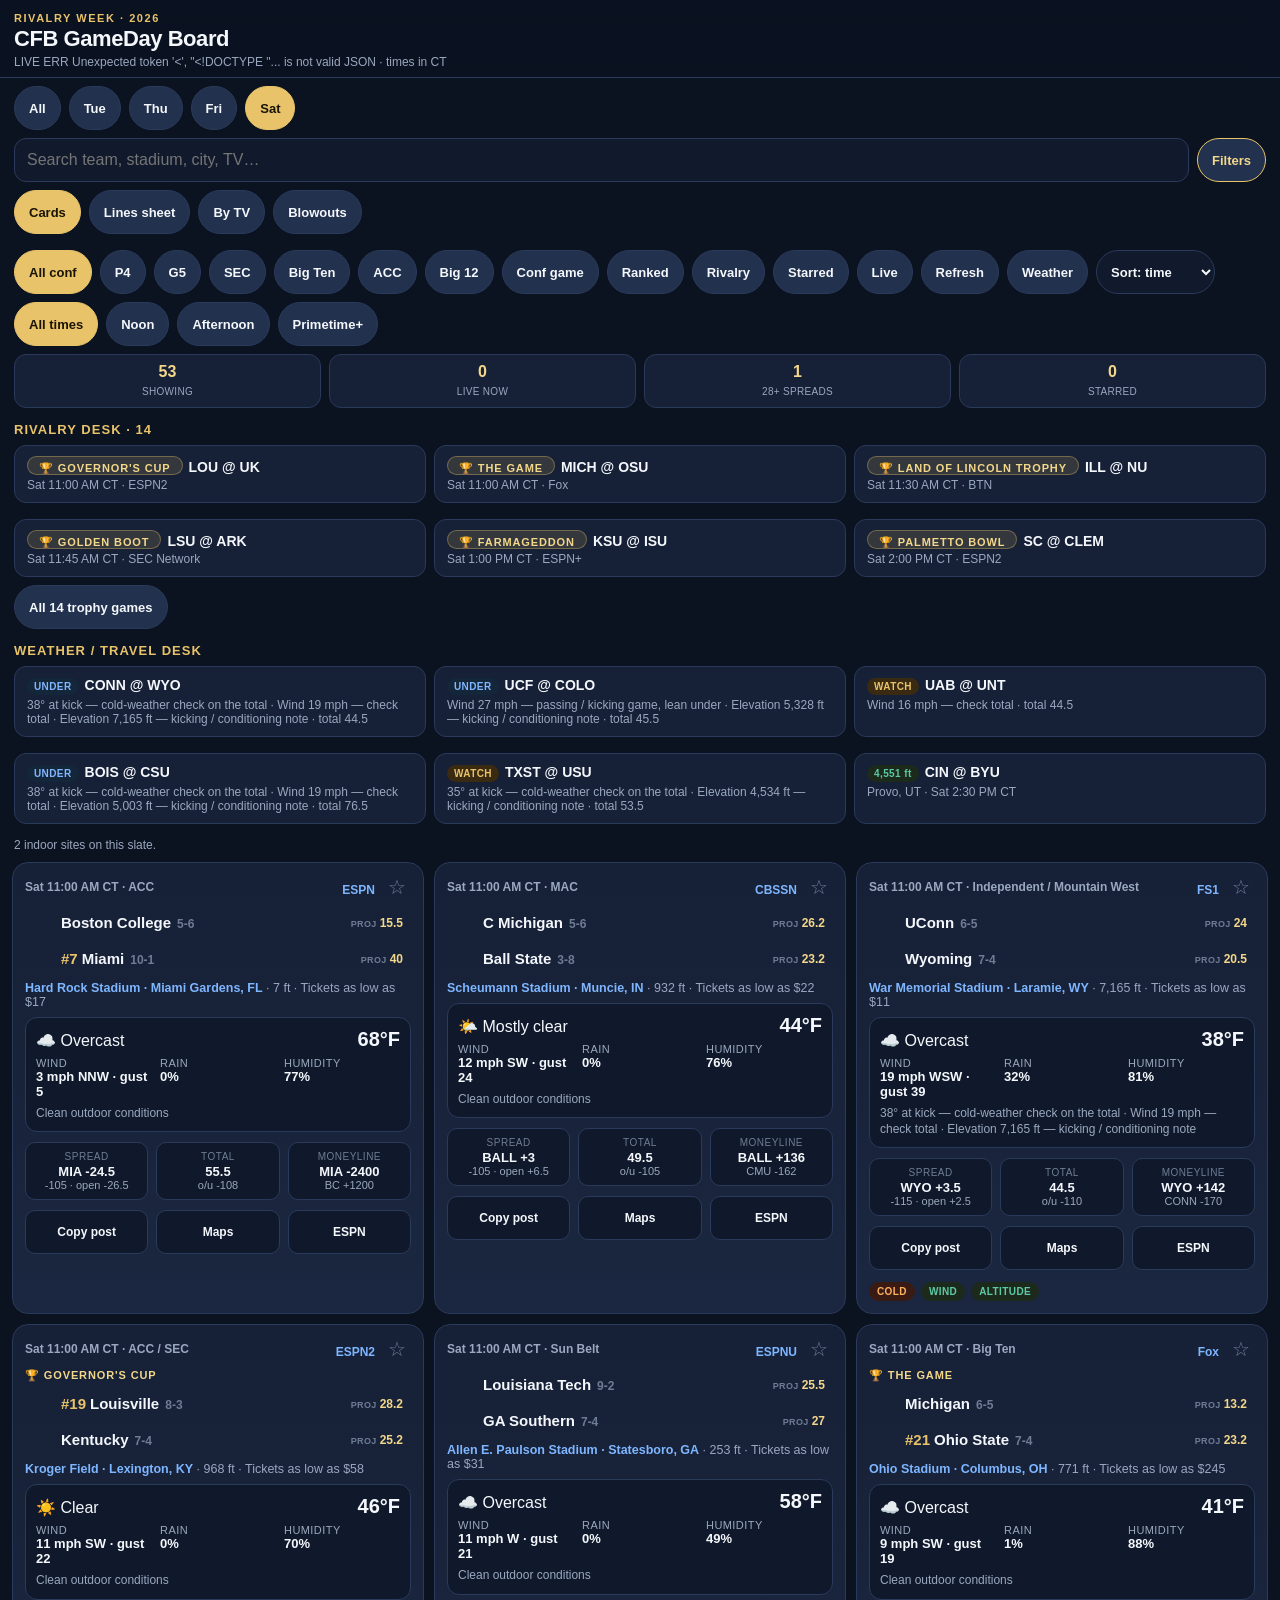
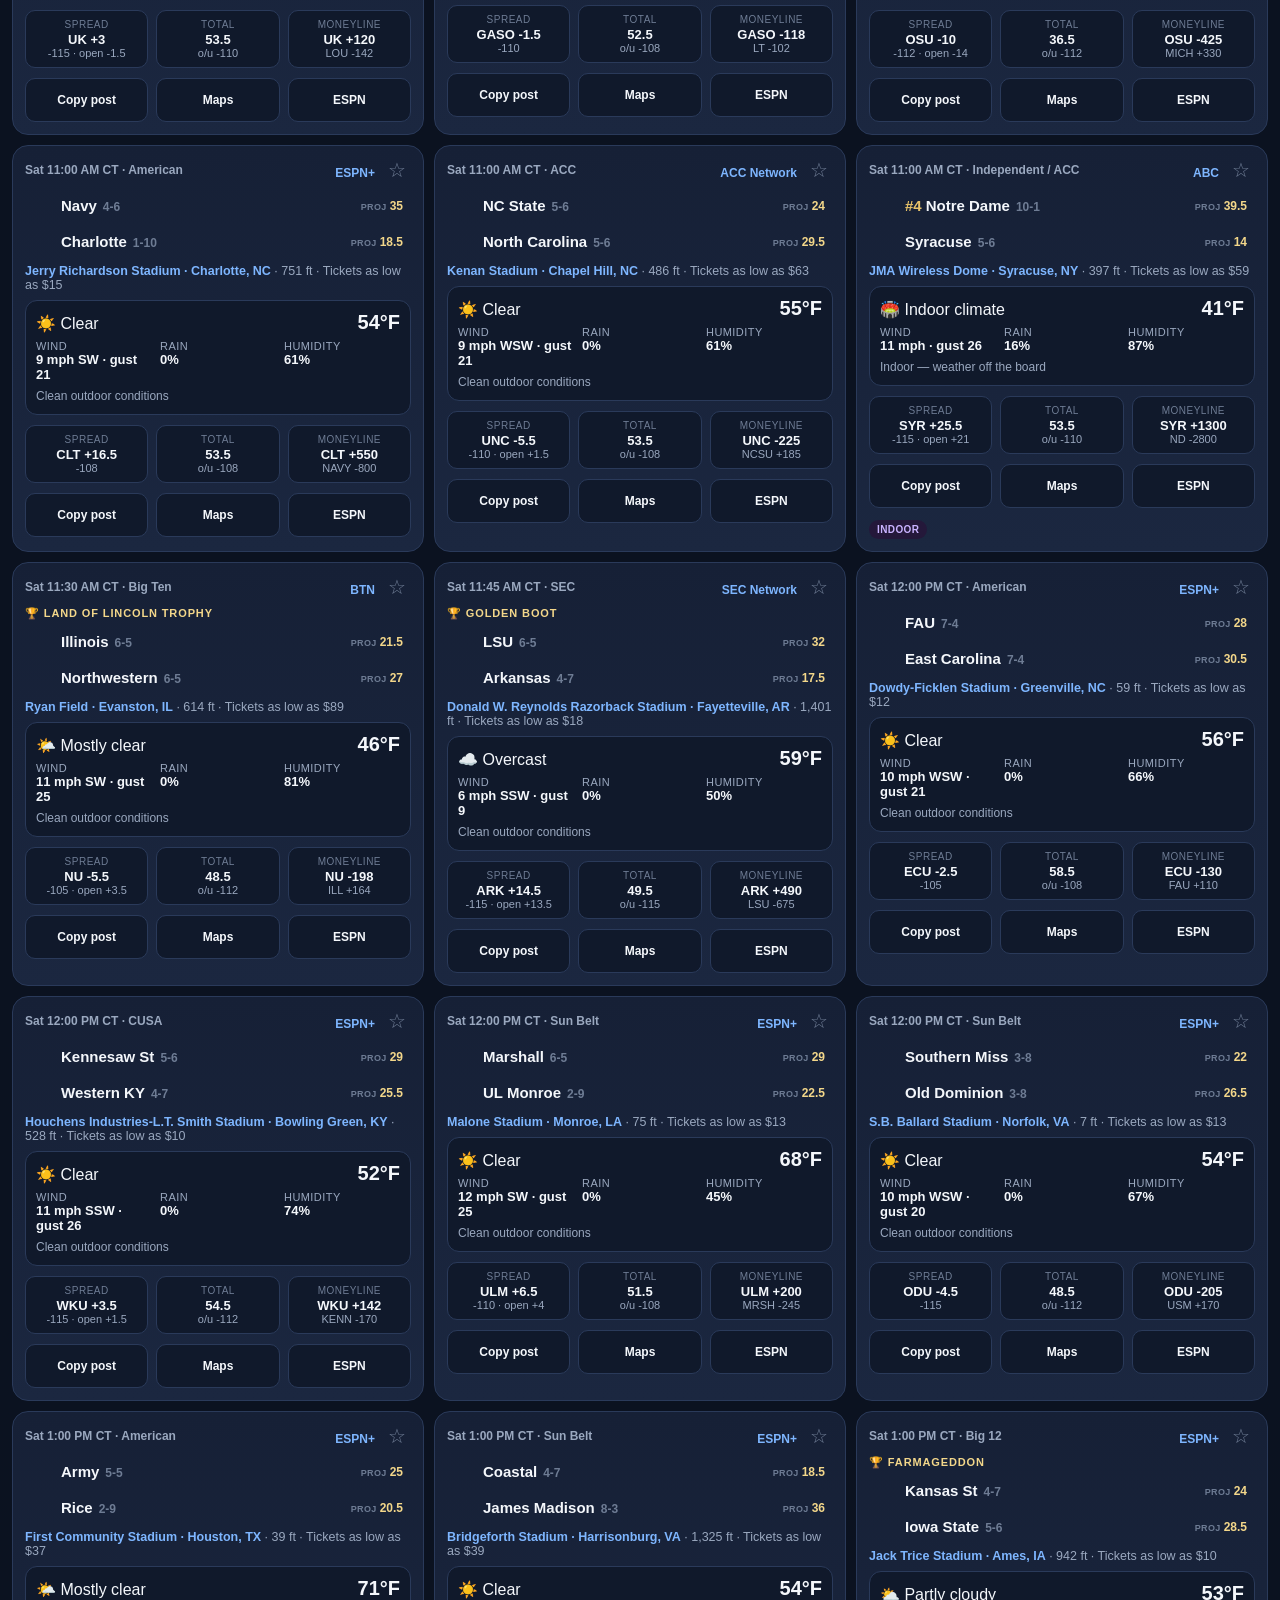
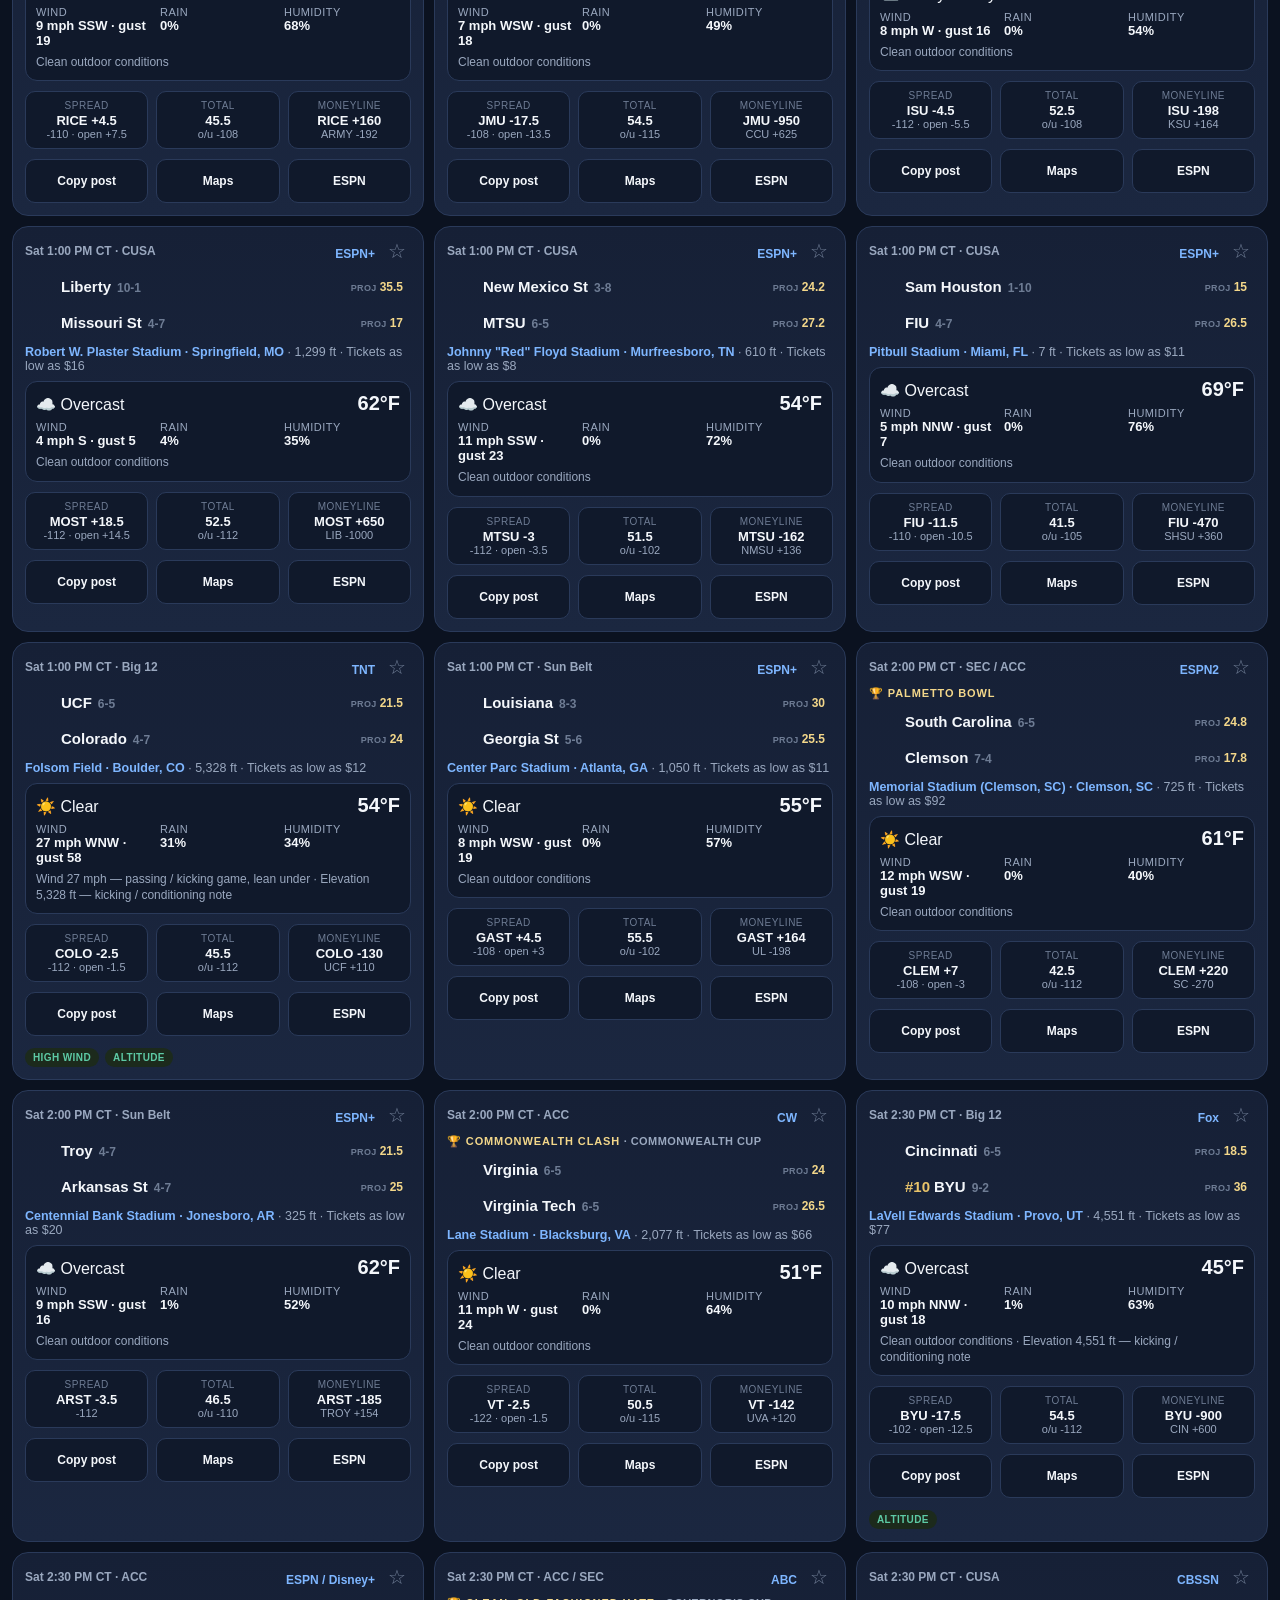
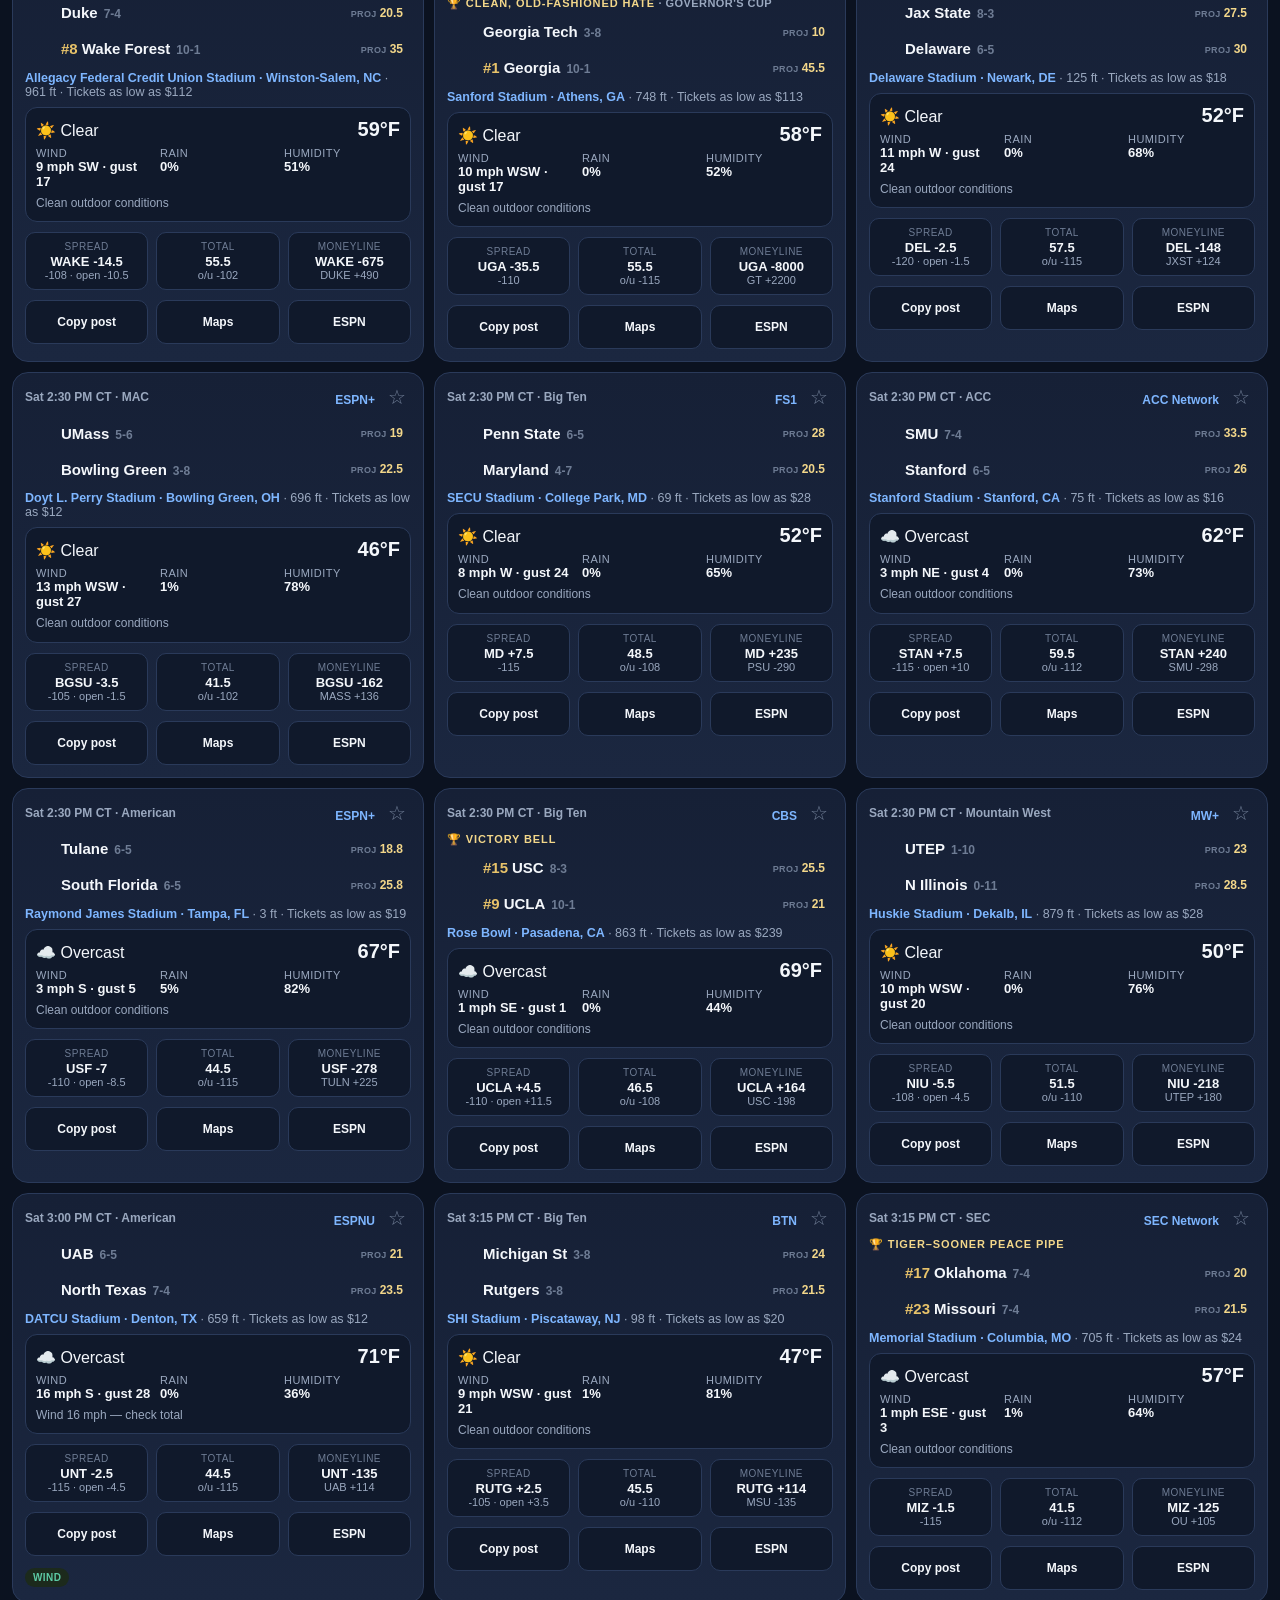
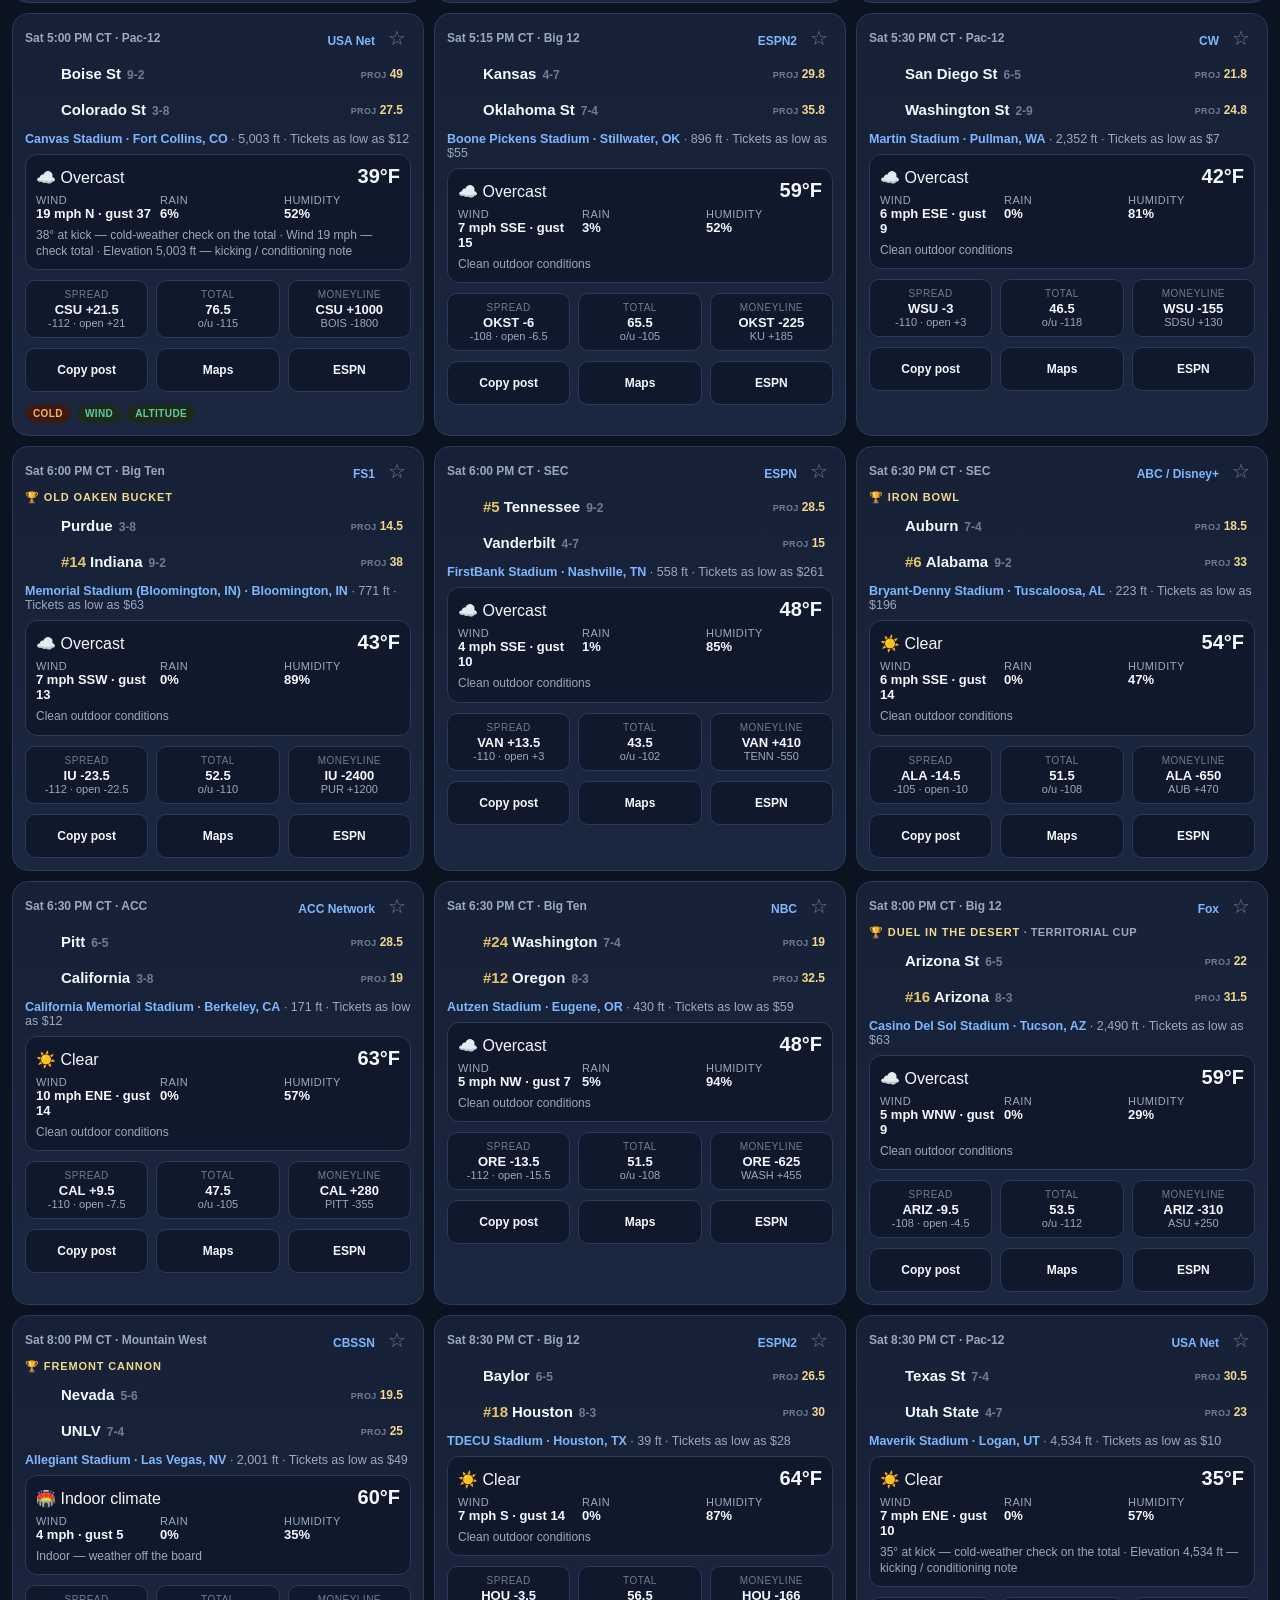
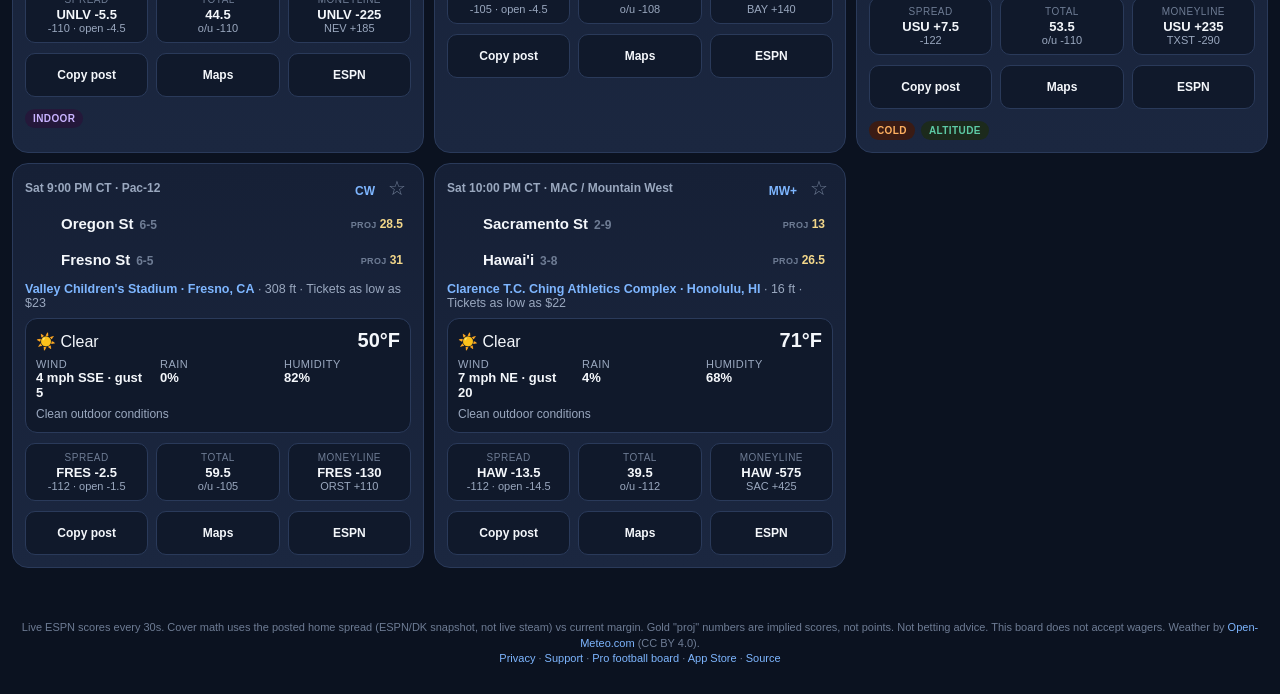
==== commit 18bbd543: "Snapshot: Rivalry Week · 2026 (2026-11-28T15:32Z)" ====
--- a/index.html
+++ b/index.html
@@ -53,7 +53,7 @@
     <div class="a2hs" id="a2hs" hidden><span><b>Add to Home Screen:</b> Share → Add to Home Screen. Opens full-screen like an app.</span><button id="a2hs-x" aria-label="Dismiss">×</button></div>
     <footer>Live ESPN scores every 30s. Cover math uses the posted home spread (ESPN/DK snapshot, not live steam) vs current margin. Gold "proj" numbers are implied scores, not points. Not betting advice. This board does not accept wagers. Weather by <a href="https://open-meteo.com/" rel="noopener">Open-Meteo.com</a> (CC BY 4.0).<br /><a href="/privacy">Privacy</a> · <a href="/support">Support</a> · <a href="/nfl">Pro football board</a> · <a id="store-footer" href="https://apps.apple.com/app/id6809035228" rel="noopener">App Store</a> · <a href="https://github.com/ChristianVerdin/cfb-gameday-board" rel="noopener">Source</a></footer>
   </div>
-  <!-- games:start --><script type="application/ld+json">{"@context":"https://schema.org","@graph":[{"@type":"SportsEvent","@id":"https://cfbgameday.app/#game-401862840","name":"Tulsa Golden Hurricane at UTSA Roadrunners","startDate":"2026-11-27T11:00:00-06:00","eventStatus":"https://schema.org/EventScheduled","eventAttendanceMode":"https://schema.org/OfflineEventAttendanceMode","sport":"American Football","url":"https://cfbgameday.app/","image":["https://cfbgameday.app/icons/og.png"],"location":{"@type":"Place","name":"Alamodome","address":{"@type":"PostalAddress","addressLocality":"San Antonio","addressRegion":"TX","addressCountry":"US"}},"homeTeam":{"@type":"SportsTeam","name":"UTSA Roadrunners"},"awayTeam":{"@type":"SportsTeam","name":"Tulsa Golden Hurricane"},"organizer":{"@type":"Organization","name":"NCAA"},"publication":[{"@type":"BroadcastEvent","isLiveBroadcast":true,"startDate":"2026-11-27T11:00:00-06:00","publishedOn":{"@type":"BroadcastService","name":"ESPN"}}]},{"@type":"SportsEvent","@id":"https://cfbgameday.app/#game-401866473","name":"Toledo Rockets at Ohio Bobcats","startDate":"2026-11-27T12:00:00-05:00","eventStatus":"https://schema.org/EventScheduled","eventAttendanceMode":"https://schema.org/OfflineEventAttendanceMode","sport":"American Football","url":"https://cfbgameday.app/","image":["https://cfbgameday.app/icons/og.png"],"location":{"@type":"Place","name":"Peden Stadium","address":{"@type":"PostalAddress","addressLocality":"Athens","addressRegion":"OH","addressCountry":"US"}},"homeTeam":{"@type":"SportsTeam","name":"Ohio Bobcats"},"awayTeam":{"@type":"SportsTeam","name":"Toledo Rockets"},"organizer":{"@type":"Organization","name":"NCAA"},"publication":[{"@type":"BroadcastEvent","isLiveBroadcast":true,"startDate":"2026-11-27T12:00:00-05:00","publishedOn":{"@type":"BroadcastService","name":"ESPNU"}}]},{"@type":"SportsEvent","@id":"https://cfbgameday.app/#game-401869930","name":"App State Mountaineers at South Alabama Jaguars","startDate":"2026-11-27T14:00:00-06:00","eventStatus":"https://schema.org/EventScheduled","eventAttendanceMode":"https://schema.org/OfflineEventAttendanceMode","sport":"American Football","url":"https://cfbgameday.app/","image":["https://cfbgameday.app/icons/og.png"],"location":{"@type":"Place","name":"Hancock Whitney Stadium","address":{"@type":"PostalAddress","addressLocality":"Mobile","addressRegion":"AL","addressCountry":"US"}},"homeTeam":{"@type":"SportsTeam","name":"South Alabama Jaguars"},"awayTeam":{"@type":"SportsTeam","name":"App State Mountaineers"},"organizer":{"@type":"Organization","name":"NCAA"},"publication":[{"@type":"BroadcastEvent","isLiveBroadcast":true,"startDate":"2026-11-27T14:00:00-06:00","publishedOn":{"@type":"BroadcastService","name":"ESPN+"}}]},{"@type":"SportsEvent","@id":"https://cfbgameday.app/#game-401856759","name":"Florida Gators at Florida State Seminoles","alternateName":"Sunshine Showdown","startDate":"2026-11-27T15:30:00-05:00","eventStatus":"https://schema.org/EventScheduled","eventAttendanceMode":"https://schema.org/OfflineEventAttendanceMode","sport":"American Football","url":"https://cfbgameday.app/","image":["https://cfbgameday.app/icons/og.png"],"location":{"@type":"Place","name":"Doak Campbell Stadium","address":{"@type":"PostalAddress","addressLocality":"Tallahassee","addressRegion":"FL","addressCountry":"US"}},"homeTeam":{"@type":"SportsTeam","name":"Florida State Seminoles"},"awayTeam":{"@type":"SportsTeam","name":"Florida Gators"},"organizer":{"@type":"Organization","name":"NCAA"},"publication":[{"@type":"BroadcastEvent","isLiveBroadcast":true,"startDate":"2026-11-27T15:30:00-05:00","publishedOn":{"@type":"BroadcastService","name":"ABC"}}]},{"@type":"SportsEvent","@id":"https://cfbgameday.app/#game-401864549","name":"North Dakota State Bison at San José State Spartans","startDate":"2026-11-27T12:30:00-08:00","eventStatus":"https://schema.org/EventScheduled","eventAttendanceMode":"https://schema.org/OfflineEventAttendanceMode","sport":"American Football","url":"https://cfbgameday.app/","image":["https://cfbgameday.app/icons/og.png"],"location":{"@type":"Place","name":"CEFCU Stadium","address":{"@type":"PostalAddress","addressLocality":"San Jose","addressRegion":"CA","addressCountry":"US"}},"homeTeam":{"@type":"SportsTeam","name":"San José State Spartans"},"awayTeam":{"@type":"SportsTeam","name":"North Dakota State Bison"},"organizer":{"@type":"Organization","name":"NCAA"},"publication":[{"@type":"BroadcastEvent","isLiveBroadcast":true,"startDate":"2026-11-27T12:30:00-08:00","publishedOn":{"@type":"BroadcastService","name":"CBSSN"}}]},{"@type":"SportsEvent","@id":"https://cfbgameday.app/#game-401862838","name":"Temple Owls at Memphis Tigers","startDate":"2026-11-27T14:30:00-06:00","eventStatus":"https://schema.org/EventScheduled","eventAttendanceMode":"https://schema.org/OfflineEventAttendanceMode","sport":"American Football","url":"https://cfbgameday.app/","image":["https://cfbgameday.app/icons/og.png"],"location":{"@type":"Place","name":"Simmons Bank Liberty Stadium","address":{"@type":"PostalAddress","addressLocality":"Memphis","addressRegion":"TN","addressCountry":"US"}},"homeTeam":{"@type":"SportsTeam","name":"Memphis Tigers"},"awayTeam":{"@type":"SportsTeam","name":"Temple Owls"},"organizer":{"@type":"Organization","name":"NCAA"},"publication":[{"@type":"BroadcastEvent","isLiveBroadcast":true,"startDate":"2026-11-27T14:30:00-06:00","publishedOn":{"@type":"BroadcastService","name":"ESPN"}}]},{"@type":"SportsEvent","@id":"https://cfbgameday.app/#game-401864546","name":"Air Force Falcons at New Mexico Lobos","startDate":"2026-11-27T14:30:00-07:00","eventStatus":"https://schema.org/EventScheduled","eventAttendanceMode":"https://schema.org/OfflineEventAttendanceMode","sport":"American Football","url":"https://cfbgameday.app/","image":["https://cfbgameday.app/icons/og.png"],"location":{"@type":"Place","name":"University Stadium (NM)","address":{"@type":"PostalAddress","addressLocality":"Albuquerque","addressRegion":"NM","addressCountry":"US"}},"homeTeam":{"@type":"SportsTeam","name":"New Mexico Lobos"},"awayTeam":{"@type":"SportsTeam","name":"Air Force Falcons"},"organizer":{"@type":"Organization","name":"NCAA"},"publication":[{"@type":"BroadcastEvent","isLiveBroadcast":true,"startDate":"2026-11-27T14:30:00-07:00","publishedOn":{"@type":"BroadcastService","name":"CW"}}]},{"@type":"SportsEvent","@id":"https://cfbgameday.app/#game-401858544","name":"Minnesota Golden Gophers at Wisconsin Badgers","alternateName":"Paul Bunyan's Axe","startDate":"2026-11-27T18:30:00-06:00","eventStatus":"https://schema.org/EventScheduled","eventAttendanceMode":"https://schema.org/OfflineEventAttendanceMode","sport":"American Football","url":"https://cfbgameday.app/","image":["https://cfbgameday.app/icons/og.png"],"location":{"@type":"Place","name":"Camp Randall Stadium","address":{"@type":"PostalAddress","addressLocality":"Madison","addressRegion":"WI","addressCountry":"US"}},"homeTeam":{"@type":"SportsTeam","name":"Wisconsin Badgers"},"awayTeam":{"@type":"SportsTeam","name":"Minnesota Golden Gophers"},"organizer":{"@type":"Organization","name":"NCAA"},"publication":[{"@type":"BroadcastEvent","isLiveBroadcast":true,"startDate":"2026-11-27T18:30:00-06:00","publishedOn":{"@type":"BroadcastService","name":"NBC"}}]},{"@type":"SportsEvent","@id":"https://cfbgameday.app/#game-401856756","name":"Texas Longhorns at Texas A&M Aggies","alternateName":"Lone Star Showdown","startDate":"2026-11-27T18:30:00-06:00","eventStatus":"https://schema.org/EventScheduled","eventAttendanceMode":"https://schema.org/OfflineEventAttendanceMode","sport":"American Football","url":"https://cfbgameday.app/","image":["https://cfbgameday.app/icons/og.png"],"location":{"@type":"Place","name":"Kyle Field","address":{"@type":"PostalAddress","addressLocality":"College Station","addressRegion":"TX","addressCountry":"US"}},"homeTeam":{"@type":"SportsTeam","name":"Texas A&M Aggies"},"awayTeam":{"@type":"SportsTeam","name":"Texas Longhorns"},"organizer":{"@type":"Organization","name":"NCAA"},"publication":[{"@type":"BroadcastEvent","isLiveBroadcast":true,"startDate":"2026-11-27T18:30:00-06:00","publishedOn":{"@type":"BroadcastService","name":"ABC"}}]},{"@type":"SportsEvent","@id":"https://cfbgameday.app/#game-401856880","name":"West Virginia Mountaineers at Utah Utes","startDate":"2026-11-27T19:00:00-07:00","eventStatus":"https://schema.org/EventScheduled","eventAttendanceMode":"https://schema.org/OfflineEventAttendanceMode","sport":"American Football","url":"https://cfbgameday.app/","image":["https://cfbgameday.app/icons/og.png"],"location":{"@type":"Place","name":"Rice-Eccles Stadium","address":{"@type":"PostalAddress","addressLocality":"Salt Lake City","addressRegion":"UT","addressCountry":"US"}},"homeTeam":{"@type":"SportsTeam","name":"Utah Utes"},"awayTeam":{"@type":"SportsTeam","name":"West Virginia Mountaineers"},"organizer":{"@type":"Organization","name":"NCAA"},"publication":[{"@type":"BroadcastEvent","isLiveBroadcast":true,"startDate":"2026-11-27T19:00:00-07:00","publishedOn":{"@type":"BroadcastService","name":"Fox"}}]},{"@type":"SportsEvent","@id":"https://cfbgameday.app/#game-401858311","name":"Boston College Eagles at Miami Hurricanes","startDate":"2026-11-28T12:00:00-05:00","eventStatus":"https://schema.org/EventScheduled","eventAttendanceMode":"https://schema.org/OfflineEventAttendanceMode","sport":"American Football","url":"https://cfbgameday.app/","image":["https://cfbgameday.app/icons/og.png"],"location":{"@type":"Place","name":"Hard Rock Stadium","address":{"@type":"PostalAddress","addressLocality":"Miami Gardens","addressRegion":"FL","addressCountry":"US"}},"homeTeam":{"@type":"SportsTeam","name":"Miami Hurricanes"},"awayTeam":{"@type":"SportsTeam","name":"Boston College Eagles"},"organizer":{"@type":"Organization","name":"NCAA"},"publication":[{"@type":"BroadcastEvent","isLiveBroadcast":true,"startDate":"2026-11-28T12:00:00-05:00","publishedOn":{"@type":"BroadcastService","name":"ESPN"}}]},{"@type":"SportsEvent","@id":"https://cfbgameday.app/#game-401866474","name":"Central Michigan Chippewas at Ball State Cardinals","startDate":"2026-11-28T12:00:00-05:00","eventStatus":"https://schema.org/EventScheduled","eventAttendanceMode":"https://schema.org/OfflineEventAttendanceMode","sport":"American Football","url":"https://cfbgameday.app/","image":["https://cfbgameday.app/icons/og.png"],"location":{"@type":"Place","name":"Scheumann Stadium","address":{"@type":"PostalAddress","addressLocality":"Muncie","addressRegion":"IN","addressCountry":"US"}},"homeTeam":{"@type":"SportsTeam","name":"Ball State Cardinals"},"awayTeam":{"@type":"SportsTeam","name":"Central Michigan Chippewas"},"organizer":{"@type":"Organization","name":"NCAA"},"publication":[{"@type":"BroadcastEvent","isLiveBroadcast":true,"startDate":"2026-11-28T12:00:00-05:00","publishedOn":{"@type":"BroadcastService","name":"CBSSN"}}]},{"@type":"SportsEvent","@id":"https://cfbgameday.app/#game-401861969","name":"UConn Huskies at Wyoming Cowboys","startDate":"2026-11-28T10:00:00-07:00","eventStatus":"https://schema.org/EventScheduled","eventAttendanceMode":"https://schema.org/OfflineEventAttendanceMode","sport":"American Football","url":"https://cfbgameday.app/","image":["https://cfbgameday.app/icons/og.png"],"location":{"@type":"Place","name":"War Memorial Stadium","address":{"@type":"PostalAddress","addressLocality":"Laramie","addressRegion":"WY","addressCountry":"US"}},"homeTeam":{"@type":"SportsTeam","name":"Wyoming Cowboys"},"awayTeam":{"@type":"SportsTeam","name":"UConn Huskies"},"organizer":{"@type":"Organization","name":"NCAA"},"publication":[{"@type":"BroadcastEvent","isLiveBroadcast":true,"startDate":"2026-11-28T10:00:00-07:00","publishedOn":{"@type":"BroadcastService","name":"FS1"}}]},{"@type":"SportsEvent","@id":"https://cfbgameday.app/#game-401856761","name":"Louisville Cardinals at Kentucky Wildcats","alternateName":"Governor's Cup","startDate":"2026-11-28T12:00:00-05:00","eventStatus":"https://schema.org/EventScheduled","eventAttendanceMode":"https://schema.org/OfflineEventAttendanceMode","sport":"American Football","url":"https://cfbgameday.app/","image":["https://cfbgameday.app/icons/og.png"],"location":{"@type":"Place","name":"Kroger Field","address":{"@type":"PostalAddress","addressLocality":"Lexington","addressRegion":"KY","addressCountry":"US"}},"homeTeam":{"@type":"SportsTeam","name":"Kentucky Wildcats"},"awayTeam":{"@type":"SportsTeam","name":"Louisville Cardinals"},"organizer":{"@type":"Organization","name":"NCAA"},"publication":[{"@type":"BroadcastEvent","isLiveBroadcast":true,"startDate":"2026-11-28T12:00:00-05:00","publishedOn":{"@type":"BroadcastService","name":"ESPN2"}}]},{"@type":"SportsEvent","@id":"https://cfbgameday.app/#game-401869954","name":"Louisiana Tech Bulldogs at Georgia Southern Eagles","startDate":"2026-11-28T12:00:00-05:00","eventStatus":"https://schema.org/EventScheduled","eventAttendanceMode":"https://schema.org/OfflineEventAttendanceMode","sport":"American Football","url":"https://cfbgameday.app/","image":["https://cfbgameday.app/icons/og.png"],"location":{"@type":"Place","name":"Allen E. Paulson Stadium","address":{"@type":"PostalAddress","addressLocality":"Statesboro","addressRegion":"GA","addressCountry":"US"}},"homeTeam":{"@type":"SportsTeam","name":"Georgia Southern Eagles"},"awayTeam":{"@type":"SportsTeam","name":"Louisiana Tech Bulldogs"},"organizer":{"@type":"Organization","name":"NCAA"},"publication":[{"@type":"BroadcastEvent","isLiveBroadcast":true,"startDate":"2026-11-28T12:00:00-05:00","publishedOn":{"@type":"BroadcastService","name":"ESPNU"}}]},{"@type":"SportsEvent","@id":"https://cfbgameday.app/#game-401858540","name":"Michigan Wolverines at Ohio State Buckeyes","alternateName":"The Game","startDate":"2026-11-28T12:00:00-05:00","eventStatus":"https://schema.org/EventScheduled","eventAttendanceMode":"https://schema.org/OfflineEventAttendanceMode","sport":"American Football","url":"https://cfbgameday.app/","image":["https://cfbgameday.app/icons/og.png"],"location":{"@type":"Place","name":"Ohio Stadium","address":{"@type":"PostalAddress","addressLocality":"Columbus","addressRegion":"OH","addressCountry":"US"}},"homeTeam":{"@type":"SportsTeam","name":"Ohio State Buckeyes"},"awayTeam":{"@type":"SportsTeam","name":"Michigan Wolverines"},"organizer":{"@type":"Organization","name":"NCAA"},"publication":[{"@type":"BroadcastEvent","isLiveBroadcast":true,"startDate":"2026-11-28T12:00:00-05:00","publishedOn":{"@type":"BroadcastService","name":"Fox"}}]},{"@type":"SportsEvent","@id":"https://cfbgameday.app/#game-401862842","name":"Navy Midshipmen at Charlotte 49ers","startDate":"2026-11-28T12:00:00-05:00","eventStatus":"https://schema.org/EventScheduled","eventAttendanceMode":"https://schema.org/OfflineEventAttendanceMode","sport":"American Football","url":"https://cfbgameday.app/","image":["https://cfbgameday.app/icons/og.png"],"location":{"@type":"Place","name":"Jerry Richardson Stadium","address":{"@type":"PostalAddress","addressLocality":"Charlotte","addressRegion":"NC","addressCountry":"US"}},"homeTeam":{"@type":"SportsTeam","name":"Charlotte 49ers"},"awayTeam":{"@type":"SportsTeam","name":"Navy Midshipmen"},"organizer":{"@type":"Organization","name":"NCAA"},"publication":[{"@type":"BroadcastEvent","isLiveBroadcast":true,"startDate":"2026-11-28T12:00:00-05:00","publishedOn":{"@type":"BroadcastService","name":"ESPN+"}}]},{"@type":"SportsEvent","@id":"https://cfbgameday.app/#game-401858313","name":"NC State Wolfpack at North Carolina Tar Heels","startDate":"2026-11-28T12:00:00-05:00","eventStatus":"https://schema.org/EventScheduled","eventAttendanceMode":"https://schema.org/OfflineEventAttendanceMode","sport":"American Football","url":"https://cfbgameday.app/","image":["https://cfbgameday.app/icons/og.png"],"location":{"@type":"Place","name":"Kenan Stadium","address":{"@type":"PostalAddress","addressLocality":"Chapel Hill","addressRegion":"NC","addressCountry":"US"}},"homeTeam":{"@type":"SportsTeam","name":"North Carolina Tar Heels"},"awayTeam":{"@type":"SportsTeam","name":"NC State Wolfpack"},"organizer":{"@type":"Organization","name":"NCAA"},"publication":[{"@type":"BroadcastEvent","isLiveBroadcast":true,"startDate":"2026-11-28T12:00:00-05:00","publishedOn":{"@type":"BroadcastService","name":"ACC Network"}}]},{"@type":"SportsEvent","@id":"https://cfbgameday.app/#game-401858314","name":"Notre Dame Fighting Irish at Syracuse Orange","startDate":"2026-11-28T12:00:00-05:00","eventStatus":"https://schema.org/EventScheduled","eventAttendanceMode":"https://schema.org/OfflineEventAttendanceMode","sport":"American Football","url":"https://cfbgameday.app/","image":["https://cfbgameday.app/icons/og.png"],"location":{"@type":"Place","name":"JMA Wireless Dome","address":{"@type":"PostalAddress","addressLocality":"Syracuse","addressRegion":"NY","addressCountry":"US"}},"homeTeam":{"@type":"SportsTeam","name":"Syracuse Orange"},"awayTeam":{"@type":"SportsTeam","name":"Notre Dame Fighting Irish"},"organizer":{"@type":"Organization","name":"NCAA"},"publication":[{"@type":"BroadcastEvent","isLiveBroadcast":true,"startDate":"2026-11-28T12:00:00-05:00","publishedOn":{"@type":"BroadcastService","name":"ABC"}}]},{"@type":"SportsEvent","@id":"https://cfbgameday.app/#game-401858537","name":"Illinois Fighting Illini at Northwestern Wildcats","alternateName":"Land of Lincoln Trophy","startDate":"2026-11-28T11:30:00-06:00","eventStatus":"https://schema.org/EventScheduled","eventAttendanceMode":"https://schema.org/OfflineEventAttendanceMode","sport":"American Football","url":"https://cfbgameday.app/","image":["https://cfbgameday.app/icons/og.png"],"location":{"@type":"Place","name":"Ryan Field","address":{"@type":"PostalAddress","addressLocality":"Evanston","addressRegion":"IL","addressCountry":"US"}},"homeTeam":{"@type":"SportsTeam","name":"Northwestern Wildcats"},"awayTeam":{"@type":"SportsTeam","name":"Illinois Fighting Illini"},"organizer":{"@type":"Organization","name":"NCAA"},"publication":[{"@type":"BroadcastEvent","isLiveBroadcast":true,"startDate":"2026-11-28T11:30:00-06:00","publishedOn":{"@type":"BroadcastService","name":"BTN"}}]},{"@type":"SportsEvent","@id":"https://cfbgameday.app/#game-401856758","name":"LSU Tigers at Arkansas Razorbacks","alternateName":"Golden Boot","startDate":"2026-11-28T11:45:00-06:00","eventStatus":"https://schema.org/EventScheduled","eventAttendanceMode":"https://schema.org/OfflineEventAttendanceMode","sport":"American Football","url":"https://cfbgameday.app/","image":["https://cfbgameday.app/icons/og.png"],"location":{"@type":"Place","name":"Donald W. Reynolds Razorback Stadium","address":{"@type":"PostalAddress","addressLocality":"Fayetteville","addressRegion":"AR","addressCountry":"US"}},"homeTeam":{"@type":"SportsTeam","name":"Arkansas Razorbacks"},"awayTeam":{"@type":"SportsTeam","name":"LSU Tigers"},"organizer":{"@type":"Organization","name":"NCAA"},"publication":[{"@type":"BroadcastEvent","isLiveBroadcast":true,"startDate":"2026-11-28T11:45:00-06:00","publishedOn":{"@type":"BroadcastService","name":"SEC Network"}}]},{"@type":"SportsEvent","@id":"https://cfbgameday.app/#game-401862837","name":"Florida Atlantic Owls at East Carolina Pirates","startDate":"2026-11-28T13:00:00-05:00","eventStatus":"https://schema.org/EventScheduled","eventAttendanceMode":"https://schema.org/OfflineEventAttendanceMode","sport":"American Football","url":"https://cfbgameday.app/","image":["https://cfbgameday.app/icons/og.png"],"location":{"@type":"Place","name":"Dowdy-Ficklen Stadium","address":{"@type":"PostalAddress","addressLocality":"Greenville","addressRegion":"NC","addressCountry":"US"}},"homeTeam":{"@type":"SportsTeam","name":"East Carolina Pirates"},"awayTeam":{"@type":"SportsTeam","name":"Florida Atlantic Owls"},"organizer":{"@type":"Organization","name":"NCAA"},"publication":[{"@type":"BroadcastEvent","isLiveBroadcast":true,"startDate":"2026-11-28T13:00:00-05:00","publishedOn":{"@type":"BroadcastService","name":"ESPN+"}}]},{"@type":"SportsEvent","@id":"https://cfbgameday.app/#game-401870804","name":"Kennesaw State Owls at Western Kentucky Hilltoppers","startDate":"2026-11-28T12:00:00-06:00","eventStatus":"https://schema.org/EventScheduled","eventAttendanceMode":"https://schema.org/OfflineEventAttendanceMode","sport":"American Football","url":"https://cfbgameday.app/","image":["https://cfbgameday.app/icons/og.png"],"location":{"@type":"Place","name":"Houchens Industries-L.T. Smith Stadium","address":{"@type":"PostalAddress","addressLocality":"Bowling Green","addressRegion":"KY","addressCountry":"US"}},"homeTeam":{"@type":"SportsTeam","name":"Western Kentucky Hilltoppers"},"awayTeam":{"@type":"SportsTeam","name":"Kennesaw State Owls"},"organizer":{"@type":"Organization","name":"NCAA"},"publication":[{"@type":"BroadcastEvent","isLiveBroadcast":true,"startDate":"2026-11-28T12:00:00-06:00","publishedOn":{"@type":"BroadcastService","name":"ESPN+"}}]},{"@type":"SportsEvent","@id":"https://cfbgameday.app/#game-401871102","name":"Marshall Thundering Herd at UL Monroe Warhawks","startDate":"2026-11-28T12:00:00-06:00","eventStatus":"https://schema.org/EventScheduled","eventAttendanceMode":"https://schema.org/OfflineEventAttendanceMode","sport":"American Football","url":"https://cfbgameday.app/","image":["https://cfbgameday.app/icons/og.png"],"location":{"@type":"Place","name":"Malone Stadium","address":{"@type":"PostalAddress","addressLocality":"Monroe","addressRegion":"LA","addressCountry":"US"}},"homeTeam":{"@type":"SportsTeam","name":"UL Monroe Warhawks"},"awayTeam":{"@type":"SportsTeam","name":"Marshall Thundering Herd"},"organizer":{"@type":"Organization","name":"NCAA"},"publication":[{"@type":"BroadcastEvent","isLiveBroadcast":true,"startDate":"2026-11-28T12:00:00-06:00","publishedOn":{"@type":"BroadcastService","name":"ESPN+"}}]},{"@type":"SportsEvent","@id":"https://cfbgameday.app/#game-401871103","name":"Southern Miss Golden Eagles at Old Dominion Monarchs","startDate":"2026-11-28T13:00:00-05:00","eventStatus":"https://schema.org/EventScheduled","eventAttendanceMode":"https://schema.org/OfflineEventAttendanceMode","sport":"American Football","url":"https://cfbgameday.app/","image":["https://cfbgameday.app/icons/og.png"],"location":{"@type":"Place","name":"S.B. Ballard Stadium","address":{"@type":"PostalAddress","addressLocality":"Norfolk","addressRegion":"VA","addressCountry":"US"}},"homeTeam":{"@type":"SportsTeam","name":"Old Dominion Monarchs"},"awayTeam":{"@type":"SportsTeam","name":"Southern Miss Golden Eagles"},"organizer":{"@type":"Organization","name":"NCAA"},"publication":[{"@type":"BroadcastEvent","isLiveBroadcast":true,"startDate":"2026-11-28T13:00:00-05:00","publishedOn":{"@type":"BroadcastService","name":"ESPN+"}}]},{"@type":"SportsEvent","@id":"https://cfbgameday.app/#game-401862841","name":"Army Black Knights at Rice Owls","startDate":"2026-11-28T13:00:00-06:00","eventStatus":"https://schema.org/EventScheduled","eventAttendanceMode":"https://schema.org/OfflineEventAttendanceMode","sport":"American Football","url":"https://cfbgameday.app/","image":["https://cfbgameday.app/icons/og.png"],"location":{"@type":"Place","name":"First Community Stadium","address":{"@type":"PostalAddress","addressLocality":"Houston","addressRegion":"TX","addressCountry":"US"}},"homeTeam":{"@type":"SportsTeam","name":"Rice Owls"},"awayTeam":{"@type":"SportsTeam","name":"Army Black Knights"},"organizer":{"@type":"Organization","name":"NCAA"},"publication":[{"@type":"BroadcastEvent","isLiveBroadcast":true,"startDate":"2026-11-28T13:00:00-06:00","publishedOn":{"@type":"BroadcastService","name":"ESPN+"}}]},{"@type":"SportsEvent","@id":"https://cfbgameday.app/#game-401869947","name":"Coastal Carolina Chanticleers at James Madison Dukes","startDate":"2026-11-28T14:00:00-05:00","eventStatus":"https://schema.org/EventScheduled","eventAttendanceMode":"https://schema.org/OfflineEventAttendanceMode","sport":"American Football","url":"https://cfbgameday.app/","image":["https://cfbgameday.app/icons/og.png"],"location":{"@type":"Place","name":"Bridgeforth Stadium","address":{"@type":"PostalAddress","addressLocality":"Harrisonburg","addressRegion":"VA","addressCountry":"US"}},"homeTeam":{"@type":"SportsTeam","name":"James Madison Dukes"},"awayTeam":{"@type":"SportsTeam","name":"Coastal Carolina Chanticleers"},"organizer":{"@type":"Organization","name":"NCAA"},"publication":[{"@type":"BroadcastEvent","isLiveBroadcast":true,"startDate":"2026-11-28T14:00:00-05:00","publishedOn":{"@type":"BroadcastService","name":"ESPN+"}}]},{"@type":"SportsEvent","@id":"https://cfbgameday.app/#game-401856878","name":"Kansas State Wildcats at Iowa State Cyclones","alternateName":"Farmageddon","startDate":"2026-11-28T13:00:00-06:00","eventStatus":"https://schema.org/EventScheduled","eventAttendanceMode":"https://schema.org/OfflineEventAttendanceMode","sport":"American Football","url":"https://cfbgameday.app/","image":["https://cfbgameday.app/icons/og.png"],"location":{"@type":"Place","name":"Jack Trice Stadium","address":{"@type":"PostalAddress","addressLocality":"Ames","addressRegion":"IA","addressCountry":"US"}},"homeTeam":{"@type":"SportsTeam","name":"Iowa State Cyclones"},"awayTeam":{"@type":"SportsTeam","name":"Kansas State Wildcats"},"organizer":{"@type":"Organization","name":"NCAA"},"publication":[{"@type":"BroadcastEvent","isLiveBroadcast":true,"startDate":"2026-11-28T13:00:00-06:00","publishedOn":{"@type":"BroadcastService","name":"ESPN+"}}]},{"@type":"SportsEvent","@id":"https://cfbgameday.app/#game-401871063","name":"Liberty Flames at Missouri State Bears","startDate":"2026-11-28T13:00:00-06:00","eventStatus":"https://schema.org/EventScheduled","eventAttendanceMode":"https://schema.org/OfflineEventAttendanceMode","sport":"American Football","url":"https://cfbgameday.app/","image":["https://cfbgameday.app/icons/og.png"],"location":{"@type":"Place","name":"Robert W. Plaster Stadium","address":{"@type":"PostalAddress","addressLocality":"Springfield","addressRegion":"MO","addressCountry":"US"}},"homeTeam":{"@type":"SportsTeam","name":"Missouri State Bears"},"awayTeam":{"@type":"SportsTeam","name":"Liberty Flames"},"organizer":{"@type":"Organization","name":"NCAA"},"publication":[{"@type":"BroadcastEvent","isLiveBroadcast":true,"startDate":"2026-11-28T13:00:00-06:00","publishedOn":{"@type":"BroadcastService","name":"ESPN+"}}]},{"@type":"SportsEvent","@id":"https://cfbgameday.app/#game-401871083","name":"New Mexico State Aggies at Middle Tennessee Blue Raiders","startDate":"2026-11-28T13:00:00-06:00","eventStatus":"https://schema.org/EventScheduled","eventAttendanceMode":"https://schema.org/OfflineEventAttendanceMode","sport":"American Football","url":"https://cfbgameday.app/","image":["https://cfbgameday.app/icons/og.png"],"location":{"@type":"Place","name":"Johnny \"Red\" Floyd Stadium","address":{"@type":"PostalAddress","addressLocality":"Murfreesboro","addressRegion":"TN","addressCountry":"US"}},"homeTeam":{"@type":"SportsTeam","name":"Middle Tennessee Blue Raiders"},"awayTeam":{"@type":"SportsTeam","name":"New Mexico State Aggies"},"organizer":{"@type":"Organization","name":"NCAA"},"publication":[{"@type":"BroadcastEvent","isLiveBroadcast":true,"startDate":"2026-11-28T13:00:00-06:00","publishedOn":{"@type":"BroadcastService","name":"ESPN+"}}]},{"@type":"SportsEvent","@id":"https://cfbgameday.app/#game-401871082","name":"Sam Houston Bearkats at Florida International Panthers","startDate":"2026-11-28T14:00:00-05:00","eventStatus":"https://schema.org/EventScheduled","eventAttendanceMode":"https://schema.org/OfflineEventAttendanceMode","sport":"American Football","url":"https://cfbgameday.app/","image":["https://cfbgameday.app/icons/og.png"],"location":{"@type":"Place","name":"Pitbull Stadium","address":{"@type":"PostalAddress","addressLocality":"Miami","addressRegion":"FL","addressCountry":"US"}},"homeTeam":{"@type":"SportsTeam","name":"Florida International Panthers"},"awayTeam":{"@type":"SportsTeam","name":"Sam Houston Bearkats"},"organizer":{"@type":"Organization","name":"NCAA"},"publication":[{"@type":"BroadcastEvent","isLiveBroadcast":true,"startDate":"2026-11-28T14:00:00-05:00","publishedOn":{"@type":"BroadcastService","name":"ESPN+"}}]},{"@type":"SportsEvent","@id":"https://cfbgameday.app/#game-401856875","name":"UCF Knights at Colorado Buffaloes","startDate":"2026-11-28T12:00:00-07:00","eventStatus":"https://schema.org/EventScheduled","eventAttendanceMode":"https://schema.org/OfflineEventAttendanceMode","sport":"American Football","url":"https://cfbgameday.app/","image":["https://cfbgameday.app/icons/og.png"],"location":{"@type":"Place","name":"Folsom Field","address":{"@type":"PostalAddress","addressLocality":"Boulder","addressRegion":"CO","addressCountry":"US"}},"homeTeam":{"@type":"SportsTeam","name":"Colorado Buffaloes"},"awayTeam":{"@type":"SportsTeam","name":"UCF Knights"},"organizer":{"@type":"Organization","name":"NCAA"},"publication":[{"@type":"BroadcastEvent","isLiveBroadcast":true,"startDate":"2026-11-28T12:00:00-07:00","publishedOn":{"@type":"BroadcastService","name":"TNT"}}]},{"@type":"SportsEvent","@id":"https://cfbgameday.app/#game-401869959","name":"Louisiana Ragin' Cajuns at Georgia State Panthers","startDate":"2026-11-28T14:00:00-05:00","eventStatus":"https://schema.org/EventScheduled","eventAttendanceMode":"https://schema.org/OfflineEventAttendanceMode","sport":"American Football","url":"https://cfbgameday.app/","image":["https://cfbgameday.app/icons/og.png"],"location":{"@type":"Place","name":"Center Parc Stadium","address":{"@type":"PostalAddress","addressLocality":"Atlanta","addressRegion":"GA","addressCountry":"US"}},"homeTeam":{"@type":"SportsTeam","name":"Georgia State Panthers"},"awayTeam":{"@type":"SportsTeam","name":"Louisiana Ragin' Cajuns"},"organizer":{"@type":"Organization","name":"NCAA"},"publication":[{"@type":"BroadcastEvent","isLiveBroadcast":true,"startDate":"2026-11-28T14:00:00-05:00","publishedOn":{"@type":"BroadcastService","name":"ESPN+"}}]},{"@type":"SportsEvent","@id":"https://cfbgameday.app/#game-401856764","name":"South Carolina Gamecocks at Clemson Tigers","alternateName":"Palmetto Bowl","startDate":"2026-11-28T15:00:00-05:00","eventStatus":"https://schema.org/EventScheduled","eventAttendanceMode":"https://schema.org/OfflineEventAttendanceMode","sport":"American Football","url":"https://cfbgameday.app/","image":["https://cfbgameday.app/icons/og.png"],"location":{"@type":"Place","name":"Memorial Stadium (Clemson, SC)","address":{"@type":"PostalAddress","addressLocality":"Clemson","addressRegion":"SC","addressCountry":"US"}},"homeTeam":{"@type":"SportsTeam","name":"Clemson Tigers"},"awayTeam":{"@type":"SportsTeam","name":"South Carolina Gamecocks"},"organizer":{"@type":"Organization","name":"NCAA"},"publication":[{"@type":"BroadcastEvent","isLiveBroadcast":true,"startDate":"2026-11-28T15:00:00-05:00","publishedOn":{"@type":"BroadcastService","name":"ESPN2"}}]},{"@type":"SportsEvent","@id":"https://cfbgameday.app/#game-401869939","name":"Troy Trojans at Arkansas State Red Wolves","startDate":"2026-11-28T14:00:00-06:00","eventStatus":"https://schema.org/EventScheduled","eventAttendanceMode":"https://schema.org/OfflineEventAttendanceMode","sport":"American Football","url":"https://cfbgameday.app/","image":["https://cfbgameday.app/icons/og.png"],"location":{"@type":"Place","name":"Centennial Bank Stadium","address":{"@type":"PostalAddress","addressLocality":"Jonesboro","addressRegion":"AR","addressCountry":"US"}},"homeTeam":{"@type":"SportsTeam","name":"Arkansas State Red Wolves"},"awayTeam":{"@type":"SportsTeam","name":"Troy Trojans"},"organizer":{"@type":"Organization","name":"NCAA"},"publication":[{"@type":"BroadcastEvent","isLiveBroadcast":true,"startDate":"2026-11-28T14:00:00-06:00","publishedOn":{"@type":"BroadcastService","name":"ESPN+"}}]},{"@type":"SportsEvent","@id":"https://cfbgameday.app/#game-401858317","name":"Virginia Cavaliers at Virginia Tech Hokies","alternateName":"Commonwealth Clash","startDate":"2026-11-28T15:00:00-05:00","eventStatus":"https://schema.org/EventScheduled","eventAttendanceMode":"https://schema.org/OfflineEventAttendanceMode","sport":"American Football","url":"https://cfbgameday.app/","image":["https://cfbgameday.app/icons/og.png"],"location":{"@type":"Place","name":"Lane Stadium","address":{"@type":"PostalAddress","addressLocality":"Blacksburg","addressRegion":"VA","addressCountry":"US"}},"homeTeam":{"@type":"SportsTeam","name":"Virginia Tech Hokies"},"awayTeam":{"@type":"SportsTeam","name":"Virginia Cavaliers"},"organizer":{"@type":"Organization","name":"NCAA"},"publication":[{"@type":"BroadcastEvent","isLiveBroadcast":true,"startDate":"2026-11-28T15:00:00-05:00","publishedOn":{"@type":"BroadcastService","name":"CW"}}]},{"@type":"SportsEvent","@id":"https://cfbgameday.app/#game-401856876","name":"Cincinnati Bearcats at BYU Cougars","startDate":"2026-11-28T13:30:00-07:00","eventStatus":"https://schema.org/EventScheduled","eventAttendanceMode":"https://schema.org/OfflineEventAttendanceMode","sport":"American Football","url":"https://cfbgameday.app/","image":["https://cfbgameday.app/icons/og.png"],"location":{"@type":"Place","name":"LaVell Edwards Stadium","address":{"@type":"PostalAddress","addressLocality":"Provo","addressRegion":"UT","addressCountry":"US"}},"homeTeam":{"@type":"SportsTeam","name":"BYU Cougars"},"awayTeam":{"@type":"SportsTeam","name":"Cincinnati Bearcats"},"organizer":{"@type":"Organization","name":"NCAA"},"publication":[{"@type":"BroadcastEvent","isLiveBroadcast":true,"startDate":"2026-11-28T13:30:00-07:00","publishedOn":{"@type":"BroadcastService","name":"Fox"}}]},{"@type":"SportsEvent","@id":"https://cfbgameday.app/#game-401858312","name":"Duke Blue Devils at Wake Forest Demon Deacons","startDate":"2026-11-28T15:30:00-05:00","eventStatus":"https://schema.org/EventScheduled","eventAttendanceMode":"https://schema.org/OfflineEventAttendanceMode","sport":"American Football","url":"https://cfbgameday.app/","image":["https://cfbgameday.app/icons/og.png"],"location":{"@type":"Place","name":"Allegacy Federal Credit Union Stadium","address":{"@type":"PostalAddress","addressLocality":"Winston-Salem","addressRegion":"NC","addressCountry":"US"}},"homeTeam":{"@type":"SportsTeam","name":"Wake Forest Demon Deacons"},"awayTeam":{"@type":"SportsTeam","name":"Duke Blue Devils"},"organizer":{"@type":"Organization","name":"NCAA"},"publication":[{"@type":"BroadcastEvent","isLiveBroadcast":true,"startDate":"2026-11-28T15:30:00-05:00","publishedOn":{"@type":"BroadcastService","name":"ESPN"}},{"@type":"BroadcastEvent","isLiveBroadcast":true,"startDate":"2026-11-28T15:30:00-05:00","publishedOn":{"@type":"BroadcastService","name":"Disney+"}}]},{"@type":"SportsEvent","@id":"https://cfbgameday.app/#game-401856760","name":"Georgia Tech Yellow Jackets at Georgia Bulldogs","alternateName":"Clean, Old-Fashioned Hate","startDate":"2026-11-28T15:30:00-05:00","eventStatus":"https://schema.org/EventScheduled","eventAttendanceMode":"https://schema.org/OfflineEventAttendanceMode","sport":"American Football","url":"https://cfbgameday.app/","image":["https://cfbgameday.app/icons/og.png"],"location":{"@type":"Place","name":"Sanford Stadium","address":{"@type":"PostalAddress","addressLocality":"Athens","addressRegion":"GA","addressCountry":"US"}},"homeTeam":{"@type":"SportsTeam","name":"Georgia Bulldogs"},"awayTeam":{"@type":"SportsTeam","name":"Georgia Tech Yellow Jackets"},"organizer":{"@type":"Organization","name":"NCAA"},"publication":[{"@type":"BroadcastEvent","isLiveBroadcast":true,"startDate":"2026-11-28T15:30:00-05:00","publishedOn":{"@type":"BroadcastService","name":"ABC"}}]},{"@type":"SportsEvent","@id":"https://cfbgameday.app/#game-401871062","name":"Jacksonville State Gamecocks at Delaware Blue Hens","startDate":"2026-11-28T15:30:00-05:00","eventStatus":"https://schema.org/EventScheduled","eventAttendanceMode":"https://schema.org/OfflineEventAttendanceMode","sport":"American Football","url":"https://cfbgameday.app/","image":["https://cfbgameday.app/icons/og.png"],"location":{"@type":"Place","name":"Delaware Stadium","address":{"@type":"PostalAddress","addressLocality":"Newark","addressRegion":"DE","addressCountry":"US"}},"homeTeam":{"@type":"SportsTeam","name":"Delaware Blue Hens"},"awayTeam":{"@type":"SportsTeam","name":"Jacksonville State Gamecocks"},"organizer":{"@type":"Organization","name":"NCAA"},"publication":[{"@type":"BroadcastEvent","isLiveBroadcast":true,"startDate":"2026-11-28T15:30:00-05:00","publishedOn":{"@type":"BroadcastService","name":"CBSSN"}}]},{"@type":"SportsEvent","@id":"https://cfbgameday.app/#game-401866475","name":"Massachusetts Minutemen at Bowling Green Falcons","startDate":"2026-11-28T15:30:00-05:00","eventStatus":"https://schema.org/EventScheduled","eventAttendanceMode":"https://schema.org/OfflineEventAttendanceMode","sport":"American Football","url":"https://cfbgameday.app/","image":["https://cfbgameday.app/icons/og.png"],"location":{"@type":"Place","name":"Doyt L. Perry Stadium","address":{"@type":"PostalAddress","addressLocality":"Bowling Green","addressRegion":"OH","addressCountry":"US"}},"homeTeam":{"@type":"SportsTeam","name":"Bowling Green Falcons"},"awayTeam":{"@type":"SportsTeam","name":"Massachusetts Minutemen"},"organizer":{"@type":"Organization","name":"NCAA"},"publication":[{"@type":"BroadcastEvent","isLiveBroadcast":true,"startDate":"2026-11-28T15:30:00-05:00","publishedOn":{"@type":"BroadcastService","name":"ESPN+"}}]},{"@type":"SportsEvent","@id":"https://cfbgameday.app/#game-401858539","name":"Penn State Nittany Lions at Maryland Terrapins","startDate":"2026-11-28T15:30:00-05:00","eventStatus":"https://schema.org/EventScheduled","eventAttendanceMode":"https://schema.org/OfflineEventAttendanceMode","sport":"American Football","url":"https://cfbgameday.app/","image":["https://cfbgameday.app/icons/og.png"],"location":{"@type":"Place","name":"SECU Stadium","address":{"@type":"PostalAddress","addressLocality":"College Park","addressRegion":"MD","addressCountry":"US"}},"homeTeam":{"@type":"SportsTeam","name":"Maryland Terrapins"},"awayTeam":{"@type":"SportsTeam","name":"Penn State Nittany Lions"},"organizer":{"@type":"Organization","name":"NCAA"},"publication":[{"@type":"BroadcastEvent","isLiveBroadcast":true,"startDate":"2026-11-28T15:30:00-05:00","publishedOn":{"@type":"BroadcastService","name":"FS1"}}]},{"@type":"SportsEvent","@id":"https://cfbgameday.app/#game-401858316","name":"SMU Mustangs at Stanford Cardinal","startDate":"2026-11-28T12:30:00-08:00","eventStatus":"https://schema.org/EventScheduled","eventAttendanceMode":"https://schema.org/OfflineEventAttendanceMode","sport":"American Football","url":"https://cfbgameday.app/","image":["https://cfbgameday.app/icons/og.png"],"location":{"@type":"Place","name":"Stanford Stadium","address":{"@type":"PostalAddress","addressLocality":"Stanford","addressRegion":"CA","addressCountry":"US"}},"homeTeam":{"@type":"SportsTeam","name":"Stanford Cardinal"},"awayTeam":{"@type":"SportsTeam","name":"SMU Mustangs"},"organizer":{"@type":"Organization","name":"NCAA"},"publication":[{"@type":"BroadcastEvent","isLiveBroadcast":true,"startDate":"2026-11-28T12:30:00-08:00","publishedOn":{"@type":"BroadcastService","name":"ACC Network"}}]},{"@type":"SportsEvent","@id":"https://cfbgameday.app/#game-401862839","name":"Tulane Green Wave at South Florida Bulls","startDate":"2026-11-28T15:30:00-05:00","eventStatus":"https://schema.org/EventScheduled","eventAttendanceMode":"https://schema.org/OfflineEventAttendanceMode","sport":"American Football","url":"https://cfbgameday.app/","image":["https://cfbgameday.app/icons/og.png"],"location":{"@type":"Place","name":"Raymond James Stadium","address":{"@type":"PostalAddress","addressLocality":"Tampa","addressRegion":"FL","addressCountry":"US"}},"homeTeam":{"@type":"SportsTeam","name":"South Florida Bulls"},"awayTeam":{"@type":"SportsTeam","name":"Tulane Green Wave"},"organizer":{"@type":"Organization","name":"NCAA"},"publication":[{"@type":"BroadcastEvent","isLiveBroadcast":true,"startDate":"2026-11-28T15:30:00-05:00","publishedOn":{"@type":"BroadcastService","name":"ESPN+"}}]},{"@type":"SportsEvent","@id":"https://cfbgameday.app/#game-401858543","name":"USC Trojans at UCLA Bruins","alternateName":"Victory Bell","startDate":"2026-11-28T12:30:00-08:00","eventStatus":"https://schema.org/EventScheduled","eventAttendanceMode":"https://schema.org/OfflineEventAttendanceMode","sport":"American Football","url":"https://cfbgameday.app/","image":["https://cfbgameday.app/icons/og.png"],"location":{"@type":"Place","name":"Rose Bowl","address":{"@type":"PostalAddress","addressLocality":"Pasadena","addressRegion":"CA","addressCountry":"US"}},"homeTeam":{"@type":"SportsTeam","name":"UCLA Bruins"},"awayTeam":{"@type":"SportsTeam","name":"USC Trojans"},"organizer":{"@type":"Organization","name":"NCAA"},"publication":[{"@type":"BroadcastEvent","isLiveBroadcast":true,"startDate":"2026-11-28T12:30:00-08:00","publishedOn":{"@type":"BroadcastService","name":"CBS"}}]},{"@type":"SportsEvent","@id":"https://cfbgameday.app/#game-401864550","name":"UTEP Miners at Northern Illinois Huskies","startDate":"2026-11-28T14:30:00-06:00","eventStatus":"https://schema.org/EventScheduled","eventAttendanceMode":"https://schema.org/OfflineEventAttendanceMode","sport":"American Football","url":"https://cfbgameday.app/","image":["https://cfbgameday.app/icons/og.png"],"location":{"@type":"Place","name":"Huskie Stadium","address":{"@type":"PostalAddress","addressLocality":"Dekalb","addressRegion":"IL","addressCountry":"US"}},"homeTeam":{"@type":"SportsTeam","name":"Northern Illinois Huskies"},"awayTeam":{"@type":"SportsTeam","name":"UTEP Miners"},"organizer":{"@type":"Organization","name":"NCAA"},"publication":[{"@type":"BroadcastEvent","isLiveBroadcast":true,"startDate":"2026-11-28T14:30:00-06:00","publishedOn":{"@type":"BroadcastService","name":"MW+"}}]},{"@type":"SportsEvent","@id":"https://cfbgameday.app/#game-401862843","name":"UAB Blazers at North Texas Mean Green","startDate":"2026-11-28T15:00:00-06:00","eventStatus":"https://schema.org/EventScheduled","eventAttendanceMode":"https://schema.org/OfflineEventAttendanceMode","sport":"American Football","url":"https://cfbgameday.app/","image":["https://cfbgameday.app/icons/og.png"],"location":{"@type":"Place","name":"DATCU Stadium","address":{"@type":"PostalAddress","addressLocality":"Denton","addressRegion":"TX","addressCountry":"US"}},"homeTeam":{"@type":"SportsTeam","name":"North Texas Mean Green"},"awayTeam":{"@type":"SportsTeam","name":"UAB Blazers"},"organizer":{"@type":"Organization","name":"NCAA"},"publication":[{"@type":"BroadcastEvent","isLiveBroadcast":true,"startDate":"2026-11-28T15:00:00-06:00","publishedOn":{"@type":"BroadcastService","name":"ESPNU"}}]},{"@type":"SportsEvent","@id":"https://cfbgameday.app/#game-401858542","name":"Michigan State Spartans at Rutgers Scarlet Knights","startDate":"2026-11-28T16:15:00-05:00","eventStatus":"https://schema.org/EventScheduled","eventAttendanceMode":"https://schema.org/OfflineEventAttendanceMode","sport":"American Football","url":"https://cfbgameday.app/","image":["https://cfbgameday.app/icons/og.png"],"location":{"@type":"Place","name":"SHI Stadium","address":{"@type":"PostalAddress","addressLocality":"Piscataway","addressRegion":"NJ","addressCountry":"US"}},"homeTeam":{"@type":"SportsTeam","name":"Rutgers Scarlet Knights"},"awayTeam":{"@type":"SportsTeam","name":"Michigan State Spartans"},"organizer":{"@type":"Organization","name":"NCAA"},"publication":[{"@type":"BroadcastEvent","isLiveBroadcast":true,"startDate":"2026-11-28T16:15:00-05:00","publishedOn":{"@type":"BroadcastService","name":"BTN"}}]},{"@type":"SportsEvent","@id":"https://cfbgameday.app/#game-401856763","name":"Oklahoma Sooners at Missouri Tigers","alternateName":"Tiger–Sooner Peace Pipe","startDate":"2026-11-28T15:15:00-06:00","eventStatus":"https://schema.org/EventScheduled","eventAttendanceMode":"https://schema.org/OfflineEventAttendanceMode","sport":"American Football","url":"https://cfbgameday.app/","image":["https://cfbgameday.app/icons/og.png"],"location":{"@type":"Place","name":"Memorial Stadium","address":{"@type":"PostalAddress","addressLocality":"Columbia","addressRegion":"MO","addressCountry":"US"}},"homeTeam":{"@type":"SportsTeam","name":"Missouri Tigers"},"awayTeam":{"@type":"SportsTeam","name":"Oklahoma Sooners"},"organizer":{"@type":"Organization","name":"NCAA"},"publication":[{"@type":"BroadcastEvent","isLiveBroadcast":true,"startDate":"2026-11-28T15:15:00-06:00","publishedOn":{"@type":"BroadcastService","name":"SEC Network"}}]},{"@type":"SportsEvent","@id":"https://cfbgameday.app/#game-401860926","name":"Boise State Broncos at Colorado State Rams","startDate":"2026-11-28T16:00:00-07:00","eventStatus":"https://schema.org/EventScheduled","eventAttendanceMode":"https://schema.org/OfflineEventAttendanceMode","sport":"American Football","url":"https://cfbgameday.app/","image":["https://cfbgameday.app/icons/og.png"],"location":{"@type":"Place","name":"Canvas Stadium","address":{"@type":"PostalAddress","addressLocality":"Fort Collins","addressRegion":"CO","addressCountry":"US"}},"homeTeam":{"@type":"SportsTeam","name":"Colorado State Rams"},"awayTeam":{"@type":"SportsTeam","name":"Boise State Broncos"},"organizer":{"@type":"Organization","name":"NCAA"},"publication":[{"@type":"BroadcastEvent","isLiveBroadcast":true,"startDate":"2026-11-28T16:00:00-07:00","publishedOn":{"@type":"BroadcastService","name":"USA Net"}}]},{"@type":"SportsEvent","@id":"https://cfbgameday.app/#game-401856877","name":"Kansas Jayhawks at Oklahoma State Cowboys","startDate":"2026-11-28T17:15:00-06:00","eventStatus":"https://schema.org/EventScheduled","eventAttendanceMode":"https://schema.org/OfflineEventAttendanceMode","sport":"American Football","url":"https://cfbgameday.app/","image":["https://cfbgameday.app/icons/og.png"],"location":{"@type":"Place","name":"Boone Pickens Stadium","address":{"@type":"PostalAddress","addressLocality":"Stillwater","addressRegion":"OK","addressCountry":"US"}},"homeTeam":{"@type":"SportsTeam","name":"Oklahoma State Cowboys"},"awayTeam":{"@type":"SportsTeam","name":"Kansas Jayhawks"},"organizer":{"@type":"Organization","name":"NCAA"},"publication":[{"@type":"BroadcastEvent","isLiveBroadcast":true,"startDate":"2026-11-28T17:15:00-06:00","publishedOn":{"@type":"BroadcastService","name":"ESPN2"}}]},{"@type":"SportsEvent","@id":"https://cfbgameday.app/#game-401860929","name":"San Diego State Aztecs at Washington State Cougars","startDate":"2026-11-28T15:30:00-08:00","eventStatus":"https://schema.org/EventScheduled","eventAttendanceMode":"https://schema.org/OfflineEventAttendanceMode","sport":"American Football","url":"https://cfbgameday.app/","image":["https://cfbgameday.app/icons/og.png"],"location":{"@type":"Place","name":"Martin Stadium","address":{"@type":"PostalAddress","addressLocality":"Pullman","addressRegion":"WA","addressCountry":"US"}},"homeTeam":{"@type":"SportsTeam","name":"Washington State Cougars"},"awayTeam":{"@type":"SportsTeam","name":"San Diego State Aztecs"},"organizer":{"@type":"Organization","name":"NCAA"},"publication":[{"@type":"BroadcastEvent","isLiveBroadcast":true,"startDate":"2026-11-28T15:30:00-08:00","publishedOn":{"@type":"BroadcastService","name":"CW"}}]},{"@type":"SportsEvent","@id":"https://cfbgameday.app/#game-401858538","name":"Purdue Boilermakers at Indiana Hoosiers","alternateName":"Old Oaken Bucket","startDate":"2026-11-28T19:00:00-05:00","eventStatus":"https://schema.org/EventScheduled","eventAttendanceMode":"https://schema.org/OfflineEventAttendanceMode","sport":"American Football","url":"https://cfbgameday.app/","image":["https://cfbgameday.app/icons/og.png"],"location":{"@type":"Place","name":"Memorial Stadium (Bloomington, IN)","address":{"@type":"PostalAddress","addressLocality":"Bloomington","addressRegion":"IN","addressCountry":"US"}},"homeTeam":{"@type":"SportsTeam","name":"Indiana Hoosiers"},"awayTeam":{"@type":"SportsTeam","name":"Purdue Boilermakers"},"organizer":{"@type":"Organization","name":"NCAA"},"publication":[{"@type":"BroadcastEvent","isLiveBroadcast":true,"startDate":"2026-11-28T19:00:00-05:00","publishedOn":{"@type":"BroadcastService","name":"FS1"}}]},{"@type":"SportsEvent","@id":"https://cfbgameday.app/#game-401856765","name":"Tennessee Volunteers at Vanderbilt Commodores","startDate":"2026-11-28T18:00:00-06:00","eventStatus":"https://schema.org/EventScheduled","eventAttendanceMode":"https://schema.org/OfflineEventAttendanceMode","sport":"American Football","url":"https://cfbgameday.app/","image":["https://cfbgameday.app/icons/og.png"],"location":{"@type":"Place","name":"FirstBank Stadium","address":{"@type":"PostalAddress","addressLocality":"Nashville","addressRegion":"TN","addressCountry":"US"}},"homeTeam":{"@type":"SportsTeam","name":"Vanderbilt Commodores"},"awayTeam":{"@type":"SportsTeam","name":"Tennessee Volunteers"},"organizer":{"@type":"Organization","name":"NCAA"},"publication":[{"@type":"BroadcastEvent","isLiveBroadcast":true,"startDate":"2026-11-28T18:00:00-06:00","publishedOn":{"@type":"BroadcastService","name":"ESPN"}}]},{"@type":"SportsEvent","@id":"https://cfbgameday.app/#game-401856757","name":"Auburn Tigers at Alabama Crimson Tide","alternateName":"Iron Bowl","startDate":"2026-11-28T18:30:00-06:00","eventStatus":"https://schema.org/EventScheduled","eventAttendanceMode":"https://schema.org/OfflineEventAttendanceMode","sport":"American Football","url":"https://cfbgameday.app/","image":["https://cfbgameday.app/icons/og.png"],"location":{"@type":"Place","name":"Bryant-Denny Stadium","address":{"@type":"PostalAddress","addressLocality":"Tuscaloosa","addressRegion":"AL","addressCountry":"US"}},"homeTeam":{"@type":"SportsTeam","name":"Alabama Crimson Tide"},"awayTeam":{"@type":"SportsTeam","name":"Auburn Tigers"},"organizer":{"@type":"Organization","name":"NCAA"},"publication":[{"@type":"BroadcastEvent","isLiveBroadcast":true,"startDate":"2026-11-28T18:30:00-06:00","publishedOn":{"@type":"BroadcastService","name":"ABC"}},{"@type":"BroadcastEvent","isLiveBroadcast":true,"startDate":"2026-11-28T18:30:00-06:00","publishedOn":{"@type":"BroadcastService","name":"Disney+"}}]},{"@type":"SportsEvent","@id":"https://cfbgameday.app/#game-401858315","name":"Pittsburgh Panthers at California Golden Bears","startDate":"2026-11-28T16:30:00-08:00","eventStatus":"https://schema.org/EventScheduled","eventAttendanceMode":"https://schema.org/OfflineEventAttendanceMode","sport":"American Football","url":"https://cfbgameday.app/","image":["https://cfbgameday.app/icons/og.png"],"location":{"@type":"Place","name":"California Memorial Stadium","address":{"@type":"PostalAddress","addressLocality":"Berkeley","addressRegion":"CA","addressCountry":"US"}},"homeTeam":{"@type":"SportsTeam","name":"California Golden Bears"},"awayTeam":{"@type":"SportsTeam","name":"Pittsburgh Panthers"},"organizer":{"@type":"Organization","name":"NCAA"},"publication":[{"@type":"BroadcastEvent","isLiveBroadcast":true,"startDate":"2026-11-28T16:30:00-08:00","publishedOn":{"@type":"BroadcastService","name":"ACC Network"}}]},{"@type":"SportsEvent","@id":"https://cfbgameday.app/#game-401858541","name":"Washington Huskies at Oregon Ducks","startDate":"2026-11-28T16:30:00-08:00","eventStatus":"https://schema.org/EventScheduled","eventAttendanceMode":"https://schema.org/OfflineEventAttendanceMode","sport":"American Football","url":"https://cfbgameday.app/","image":["https://cfbgameday.app/icons/og.png"],"location":{"@type":"Place","name":"Autzen Stadium","address":{"@type":"PostalAddress","addressLocality":"Eugene","addressRegion":"OR","addressCountry":"US"}},"homeTeam":{"@type":"SportsTeam","name":"Oregon Ducks"},"awayTeam":{"@type":"SportsTeam","name":"Washington Huskies"},"organizer":{"@type":"Organization","name":"NCAA"},"publication":[{"@type":"BroadcastEvent","isLiveBroadcast":true,"startDate":"2026-11-28T16:30:00-08:00","publishedOn":{"@type":"BroadcastService","name":"NBC"}}]},{"@type":"SportsEvent","@id":"https://cfbgameday.app/#game-401856873","name":"Arizona State Sun Devils at Arizona Wildcats","alternateName":"Duel in the Desert","startDate":"2026-11-28T19:00:00-07:00","eventStatus":"https://schema.org/EventScheduled","eventAttendanceMode":"https://schema.org/OfflineEventAttendanceMode","sport":"American Football","url":"https://cfbgameday.app/","image":["https://cfbgameday.app/icons/og.png"],"location":{"@type":"Place","name":"Casino Del Sol Stadium","address":{"@type":"PostalAddress","addressLocality":"Tucson","addressRegion":"AZ","addressCountry":"US"}},"homeTeam":{"@type":"SportsTeam","name":"Arizona Wildcats"},"awayTeam":{"@type":"SportsTeam","name":"Arizona State Sun Devils"},"organizer":{"@type":"Organization","name":"NCAA"},"publication":[{"@type":"BroadcastEvent","isLiveBroadcast":true,"startDate":"2026-11-28T19:00:00-07:00","publishedOn":{"@type":"BroadcastService","name":"Fox"}}]},{"@type":"SportsEvent","@id":"https://cfbgameday.app/#game-401864548","name":"Nevada Wolf Pack at UNLV Rebels","alternateName":"Fremont Cannon","startDate":"2026-11-28T18:00:00-08:00","eventStatus":"https://schema.org/EventScheduled","eventAttendanceMode":"https://schema.org/OfflineEventAttendanceMode","sport":"American Football","url":"https://cfbgameday.app/","image":["https://cfbgameday.app/icons/og.png"],"location":{"@type":"Place","name":"Allegiant Stadium","address":{"@type":"PostalAddress","addressLocality":"Las Vegas","addressRegion":"NV","addressCountry":"US"}},"homeTeam":{"@type":"SportsTeam","name":"UNLV Rebels"},"awayTeam":{"@type":"SportsTeam","name":"Nevada Wolf Pack"},"organizer":{"@type":"Organization","name":"NCAA"},"publication":[{"@type":"BroadcastEvent","isLiveBroadcast":true,"startDate":"2026-11-28T18:00:00-08:00","publishedOn":{"@type":"BroadcastService","name":"CBSSN"}}]},{"@type":"SportsEvent","@id":"https://cfbgameday.app/#game-401856874","name":"Baylor Bears at Houston Cougars","startDate":"2026-11-28T20:30:00-06:00","eventStatus":"https://schema.org/EventScheduled","eventAttendanceMode":"https://schema.org/OfflineEventAttendanceMode","sport":"American Football","url":"https://cfbgameday.app/","image":["https://cfbgameday.app/icons/og.png"],"location":{"@type":"Place","name":"TDECU Stadium","address":{"@type":"PostalAddress","addressLocality":"Houston","addressRegion":"TX","addressCountry":"US"}},"homeTeam":{"@type":"SportsTeam","name":"Houston Cougars"},"awayTeam":{"@type":"SportsTeam","name":"Baylor Bears"},"organizer":{"@type":"Organization","name":"NCAA"},"publication":[{"@type":"BroadcastEvent","isLiveBroadcast":true,"startDate":"2026-11-28T20:30:00-06:00","publishedOn":{"@type":"BroadcastService","name":"ESPN2"}}]},{"@type":"SportsEvent","@id":"https://cfbgameday.app/#game-401860928","name":"Texas State Bobcats at Utah State Aggies","startDate":"2026-11-28T19:30:00-07:00","eventStatus":"https://schema.org/EventScheduled","eventAttendanceMode":"https://schema.org/OfflineEventAttendanceMode","sport":"American Football","url":"https://cfbgameday.app/","image":["https://cfbgameday.app/icons/og.png"],"location":{"@type":"Place","name":"Maverik Stadium","address":{"@type":"PostalAddress","addressLocality":"Logan","addressRegion":"UT","addressCountry":"US"}},"homeTeam":{"@type":"SportsTeam","name":"Utah State Aggies"},"awayTeam":{"@type":"SportsTeam","name":"Texas State Bobcats"},"organizer":{"@type":"Organization","name":"NCAA"},"publication":[{"@type":"BroadcastEvent","isLiveBroadcast":true,"startDate":"2026-11-28T19:30:00-07:00","publishedOn":{"@type":"BroadcastService","name":"USA Net"}}]},{"@type":"SportsEvent","@id":"https://cfbgameday.app/#game-401860927","name":"Oregon State Beavers at Fresno State Bulldogs","startDate":"2026-11-28T19:00:00-08:00","eventStatus":"https://schema.org/EventScheduled","eventAttendanceMode":"https://schema.org/OfflineEventAttendanceMode","sport":"American Football","url":"https://cfbgameday.app/","image":["https://cfbgameday.app/icons/og.png"],"location":{"@type":"Place","name":"Valley Children's Stadium","address":{"@type":"PostalAddress","addressLocality":"Fresno","addressRegion":"CA","addressCountry":"US"}},"homeTeam":{"@type":"SportsTeam","name":"Fresno State Bulldogs"},"awayTeam":{"@type":"SportsTeam","name":"Oregon State Beavers"},"organizer":{"@type":"Organization","name":"NCAA"},"publication":[{"@type":"BroadcastEvent","isLiveBroadcast":true,"startDate":"2026-11-28T19:00:00-08:00","publishedOn":{"@type":"BroadcastService","name":"CW"}}]},{"@type":"SportsEvent","@id":"https://cfbgameday.app/#game-401864547","name":"Sacramento State Hornets at Hawai'i Rainbow Warriors","startDate":"2026-11-28T18:00:00-10:00","eventStatus":"https://schema.org/EventScheduled","eventAttendanceMode":"https://schema.org/OfflineEventAttendanceMode","sport":"American Football","url":"https://cfbgameday.app/","image":["https://cfbgameday.app/icons/og.png"],"location":{"@type":"Place","name":"Clarence T.C. Ching Athletics Complex","address":{"@type":"PostalAddress","addressLocality":"Honolulu","addressRegion":"HI","addressCountry":"US"}},"homeTeam":{"@type":"SportsTeam","name":"Hawai'i Rainbow Warriors"},"awayTeam":{"@type":"SportsTeam","name":"Sacramento State Hornets"},"organizer":{"@type":"Organization","name":"NCAA"},"publication":[{"@type":"BroadcastEvent","isLiveBroadcast":true,"startDate":"2026-11-28T18:00:00-10:00","publishedOn":{"@type":"BroadcastService","name":"MW+"}}]}]}</script><!-- games:end -->
+  <!-- games:start --><script type="application/ld+json">{"@context":"https://schema.org","@graph":[{"@type":"SportsEvent","@id":"https://cfbgameday.app/#game-401858311","name":"Boston College Eagles at Miami Hurricanes","startDate":"2026-11-28T12:00:00-05:00","eventStatus":"https://schema.org/EventScheduled","eventAttendanceMode":"https://schema.org/OfflineEventAttendanceMode","sport":"American Football","url":"https://cfbgameday.app/","image":["https://cfbgameday.app/icons/og.png"],"location":{"@type":"Place","name":"Hard Rock Stadium","address":{"@type":"PostalAddress","addressLocality":"Miami Gardens","addressRegion":"FL","addressCountry":"US"}},"homeTeam":{"@type":"SportsTeam","name":"Miami Hurricanes"},"awayTeam":{"@type":"SportsTeam","name":"Boston College Eagles"},"organizer":{"@type":"Organization","name":"NCAA"},"publication":[{"@type":"BroadcastEvent","isLiveBroadcast":true,"startDate":"2026-11-28T12:00:00-05:00","publishedOn":{"@type":"BroadcastService","name":"ESPN"}}]},{"@type":"SportsEvent","@id":"https://cfbgameday.app/#game-401866474","name":"Central Michigan Chippewas at Ball State Cardinals","startDate":"2026-11-28T12:00:00-05:00","eventStatus":"https://schema.org/EventScheduled","eventAttendanceMode":"https://schema.org/OfflineEventAttendanceMode","sport":"American Football","url":"https://cfbgameday.app/","image":["https://cfbgameday.app/icons/og.png"],"location":{"@type":"Place","name":"Scheumann Stadium","address":{"@type":"PostalAddress","addressLocality":"Muncie","addressRegion":"IN","addressCountry":"US"}},"homeTeam":{"@type":"SportsTeam","name":"Ball State Cardinals"},"awayTeam":{"@type":"SportsTeam","name":"Central Michigan Chippewas"},"organizer":{"@type":"Organization","name":"NCAA"},"publication":[{"@type":"BroadcastEvent","isLiveBroadcast":true,"startDate":"2026-11-28T12:00:00-05:00","publishedOn":{"@type":"BroadcastService","name":"CBSSN"}}]},{"@type":"SportsEvent","@id":"https://cfbgameday.app/#game-401861969","name":"UConn Huskies at Wyoming Cowboys","startDate":"2026-11-28T10:00:00-07:00","eventStatus":"https://schema.org/EventScheduled","eventAttendanceMode":"https://schema.org/OfflineEventAttendanceMode","sport":"American Football","url":"https://cfbgameday.app/","image":["https://cfbgameday.app/icons/og.png"],"location":{"@type":"Place","name":"War Memorial Stadium","address":{"@type":"PostalAddress","addressLocality":"Laramie","addressRegion":"WY","addressCountry":"US"}},"homeTeam":{"@type":"SportsTeam","name":"Wyoming Cowboys"},"awayTeam":{"@type":"SportsTeam","name":"UConn Huskies"},"organizer":{"@type":"Organization","name":"NCAA"},"publication":[{"@type":"BroadcastEvent","isLiveBroadcast":true,"startDate":"2026-11-28T10:00:00-07:00","publishedOn":{"@type":"BroadcastService","name":"FS1"}}]},{"@type":"SportsEvent","@id":"https://cfbgameday.app/#game-401856761","name":"Louisville Cardinals at Kentucky Wildcats","alternateName":"Governor's Cup","startDate":"2026-11-28T12:00:00-05:00","eventStatus":"https://schema.org/EventScheduled","eventAttendanceMode":"https://schema.org/OfflineEventAttendanceMode","sport":"American Football","url":"https://cfbgameday.app/","image":["https://cfbgameday.app/icons/og.png"],"location":{"@type":"Place","name":"Kroger Field","address":{"@type":"PostalAddress","addressLocality":"Lexington","addressRegion":"KY","addressCountry":"US"}},"homeTeam":{"@type":"SportsTeam","name":"Kentucky Wildcats"},"awayTeam":{"@type":"SportsTeam","name":"Louisville Cardinals"},"organizer":{"@type":"Organization","name":"NCAA"},"publication":[{"@type":"BroadcastEvent","isLiveBroadcast":true,"startDate":"2026-11-28T12:00:00-05:00","publishedOn":{"@type":"BroadcastService","name":"ESPN2"}}]},{"@type":"SportsEvent","@id":"https://cfbgameday.app/#game-401869954","name":"Louisiana Tech Bulldogs at Georgia Southern Eagles","startDate":"2026-11-28T12:00:00-05:00","eventStatus":"https://schema.org/EventScheduled","eventAttendanceMode":"https://schema.org/OfflineEventAttendanceMode","sport":"American Football","url":"https://cfbgameday.app/","image":["https://cfbgameday.app/icons/og.png"],"location":{"@type":"Place","name":"Allen E. Paulson Stadium","address":{"@type":"PostalAddress","addressLocality":"Statesboro","addressRegion":"GA","addressCountry":"US"}},"homeTeam":{"@type":"SportsTeam","name":"Georgia Southern Eagles"},"awayTeam":{"@type":"SportsTeam","name":"Louisiana Tech Bulldogs"},"organizer":{"@type":"Organization","name":"NCAA"},"publication":[{"@type":"BroadcastEvent","isLiveBroadcast":true,"startDate":"2026-11-28T12:00:00-05:00","publishedOn":{"@type":"BroadcastService","name":"ESPNU"}}]},{"@type":"SportsEvent","@id":"https://cfbgameday.app/#game-401858540","name":"Michigan Wolverines at Ohio State Buckeyes","alternateName":"The Game","startDate":"2026-11-28T12:00:00-05:00","eventStatus":"https://schema.org/EventScheduled","eventAttendanceMode":"https://schema.org/OfflineEventAttendanceMode","sport":"American Football","url":"https://cfbgameday.app/","image":["https://cfbgameday.app/icons/og.png"],"location":{"@type":"Place","name":"Ohio Stadium","address":{"@type":"PostalAddress","addressLocality":"Columbus","addressRegion":"OH","addressCountry":"US"}},"homeTeam":{"@type":"SportsTeam","name":"Ohio State Buckeyes"},"awayTeam":{"@type":"SportsTeam","name":"Michigan Wolverines"},"organizer":{"@type":"Organization","name":"NCAA"},"publication":[{"@type":"BroadcastEvent","isLiveBroadcast":true,"startDate":"2026-11-28T12:00:00-05:00","publishedOn":{"@type":"BroadcastService","name":"Fox"}}]},{"@type":"SportsEvent","@id":"https://cfbgameday.app/#game-401862842","name":"Navy Midshipmen at Charlotte 49ers","startDate":"2026-11-28T12:00:00-05:00","eventStatus":"https://schema.org/EventScheduled","eventAttendanceMode":"https://schema.org/OfflineEventAttendanceMode","sport":"American Football","url":"https://cfbgameday.app/","image":["https://cfbgameday.app/icons/og.png"],"location":{"@type":"Place","name":"Jerry Richardson Stadium","address":{"@type":"PostalAddress","addressLocality":"Charlotte","addressRegion":"NC","addressCountry":"US"}},"homeTeam":{"@type":"SportsTeam","name":"Charlotte 49ers"},"awayTeam":{"@type":"SportsTeam","name":"Navy Midshipmen"},"organizer":{"@type":"Organization","name":"NCAA"},"publication":[{"@type":"BroadcastEvent","isLiveBroadcast":true,"startDate":"2026-11-28T12:00:00-05:00","publishedOn":{"@type":"BroadcastService","name":"ESPN+"}}]},{"@type":"SportsEvent","@id":"https://cfbgameday.app/#game-401858313","name":"NC State Wolfpack at North Carolina Tar Heels","startDate":"2026-11-28T12:00:00-05:00","eventStatus":"https://schema.org/EventScheduled","eventAttendanceMode":"https://schema.org/OfflineEventAttendanceMode","sport":"American Football","url":"https://cfbgameday.app/","image":["https://cfbgameday.app/icons/og.png"],"location":{"@type":"Place","name":"Kenan Stadium","address":{"@type":"PostalAddress","addressLocality":"Chapel Hill","addressRegion":"NC","addressCountry":"US"}},"homeTeam":{"@type":"SportsTeam","name":"North Carolina Tar Heels"},"awayTeam":{"@type":"SportsTeam","name":"NC State Wolfpack"},"organizer":{"@type":"Organization","name":"NCAA"},"publication":[{"@type":"BroadcastEvent","isLiveBroadcast":true,"startDate":"2026-11-28T12:00:00-05:00","publishedOn":{"@type":"BroadcastService","name":"ACC Network"}}]},{"@type":"SportsEvent","@id":"https://cfbgameday.app/#game-401858314","name":"Notre Dame Fighting Irish at Syracuse Orange","startDate":"2026-11-28T12:00:00-05:00","eventStatus":"https://schema.org/EventScheduled","eventAttendanceMode":"https://schema.org/OfflineEventAttendanceMode","sport":"American Football","url":"https://cfbgameday.app/","image":["https://cfbgameday.app/icons/og.png"],"location":{"@type":"Place","name":"JMA Wireless Dome","address":{"@type":"PostalAddress","addressLocality":"Syracuse","addressRegion":"NY","addressCountry":"US"}},"homeTeam":{"@type":"SportsTeam","name":"Syracuse Orange"},"awayTeam":{"@type":"SportsTeam","name":"Notre Dame Fighting Irish"},"organizer":{"@type":"Organization","name":"NCAA"},"publication":[{"@type":"BroadcastEvent","isLiveBroadcast":true,"startDate":"2026-11-28T12:00:00-05:00","publishedOn":{"@type":"BroadcastService","name":"ABC"}}]},{"@type":"SportsEvent","@id":"https://cfbgameday.app/#game-401858537","name":"Illinois Fighting Illini at Northwestern Wildcats","alternateName":"Land of Lincoln Trophy","startDate":"2026-11-28T11:30:00-06:00","eventStatus":"https://schema.org/EventScheduled","eventAttendanceMode":"https://schema.org/OfflineEventAttendanceMode","sport":"American Football","url":"https://cfbgameday.app/","image":["https://cfbgameday.app/icons/og.png"],"location":{"@type":"Place","name":"Ryan Field","address":{"@type":"PostalAddress","addressLocality":"Evanston","addressRegion":"IL","addressCountry":"US"}},"homeTeam":{"@type":"SportsTeam","name":"Northwestern Wildcats"},"awayTeam":{"@type":"SportsTeam","name":"Illinois Fighting Illini"},"organizer":{"@type":"Organization","name":"NCAA"},"publication":[{"@type":"BroadcastEvent","isLiveBroadcast":true,"startDate":"2026-11-28T11:30:00-06:00","publishedOn":{"@type":"BroadcastService","name":"BTN"}}]},{"@type":"SportsEvent","@id":"https://cfbgameday.app/#game-401856758","name":"LSU Tigers at Arkansas Razorbacks","alternateName":"Golden Boot","startDate":"2026-11-28T11:45:00-06:00","eventStatus":"https://schema.org/EventScheduled","eventAttendanceMode":"https://schema.org/OfflineEventAttendanceMode","sport":"American Football","url":"https://cfbgameday.app/","image":["https://cfbgameday.app/icons/og.png"],"location":{"@type":"Place","name":"Donald W. Reynolds Razorback Stadium","address":{"@type":"PostalAddress","addressLocality":"Fayetteville","addressRegion":"AR","addressCountry":"US"}},"homeTeam":{"@type":"SportsTeam","name":"Arkansas Razorbacks"},"awayTeam":{"@type":"SportsTeam","name":"LSU Tigers"},"organizer":{"@type":"Organization","name":"NCAA"},"publication":[{"@type":"BroadcastEvent","isLiveBroadcast":true,"startDate":"2026-11-28T11:45:00-06:00","publishedOn":{"@type":"BroadcastService","name":"SEC Network"}}]},{"@type":"SportsEvent","@id":"https://cfbgameday.app/#game-401862837","name":"Florida Atlantic Owls at East Carolina Pirates","startDate":"2026-11-28T13:00:00-05:00","eventStatus":"https://schema.org/EventScheduled","eventAttendanceMode":"https://schema.org/OfflineEventAttendanceMode","sport":"American Football","url":"https://cfbgameday.app/","image":["https://cfbgameday.app/icons/og.png"],"location":{"@type":"Place","name":"Dowdy-Ficklen Stadium","address":{"@type":"PostalAddress","addressLocality":"Greenville","addressRegion":"NC","addressCountry":"US"}},"homeTeam":{"@type":"SportsTeam","name":"East Carolina Pirates"},"awayTeam":{"@type":"SportsTeam","name":"Florida Atlantic Owls"},"organizer":{"@type":"Organization","name":"NCAA"},"publication":[{"@type":"BroadcastEvent","isLiveBroadcast":true,"startDate":"2026-11-28T13:00:00-05:00","publishedOn":{"@type":"BroadcastService","name":"ESPN+"}}]},{"@type":"SportsEvent","@id":"https://cfbgameday.app/#game-401870804","name":"Kennesaw State Owls at Western Kentucky Hilltoppers","startDate":"2026-11-28T12:00:00-06:00","eventStatus":"https://schema.org/EventScheduled","eventAttendanceMode":"https://schema.org/OfflineEventAttendanceMode","sport":"American Football","url":"https://cfbgameday.app/","image":["https://cfbgameday.app/icons/og.png"],"location":{"@type":"Place","name":"Houchens Industries-L.T. Smith Stadium","address":{"@type":"PostalAddress","addressLocality":"Bowling Green","addressRegion":"KY","addressCountry":"US"}},"homeTeam":{"@type":"SportsTeam","name":"Western Kentucky Hilltoppers"},"awayTeam":{"@type":"SportsTeam","name":"Kennesaw State Owls"},"organizer":{"@type":"Organization","name":"NCAA"},"publication":[{"@type":"BroadcastEvent","isLiveBroadcast":true,"startDate":"2026-11-28T12:00:00-06:00","publishedOn":{"@type":"BroadcastService","name":"ESPN+"}}]},{"@type":"SportsEvent","@id":"https://cfbgameday.app/#game-401871102","name":"Marshall Thundering Herd at UL Monroe Warhawks","startDate":"2026-11-28T12:00:00-06:00","eventStatus":"https://schema.org/EventScheduled","eventAttendanceMode":"https://schema.org/OfflineEventAttendanceMode","sport":"American Football","url":"https://cfbgameday.app/","image":["https://cfbgameday.app/icons/og.png"],"location":{"@type":"Place","name":"Malone Stadium","address":{"@type":"PostalAddress","addressLocality":"Monroe","addressRegion":"LA","addressCountry":"US"}},"homeTeam":{"@type":"SportsTeam","name":"UL Monroe Warhawks"},"awayTeam":{"@type":"SportsTeam","name":"Marshall Thundering Herd"},"organizer":{"@type":"Organization","name":"NCAA"},"publication":[{"@type":"BroadcastEvent","isLiveBroadcast":true,"startDate":"2026-11-28T12:00:00-06:00","publishedOn":{"@type":"BroadcastService","name":"ESPN+"}}]},{"@type":"SportsEvent","@id":"https://cfbgameday.app/#game-401871103","name":"Southern Miss Golden Eagles at Old Dominion Monarchs","startDate":"2026-11-28T13:00:00-05:00","eventStatus":"https://schema.org/EventScheduled","eventAttendanceMode":"https://schema.org/OfflineEventAttendanceMode","sport":"American Football","url":"https://cfbgameday.app/","image":["https://cfbgameday.app/icons/og.png"],"location":{"@type":"Place","name":"S.B. Ballard Stadium","address":{"@type":"PostalAddress","addressLocality":"Norfolk","addressRegion":"VA","addressCountry":"US"}},"homeTeam":{"@type":"SportsTeam","name":"Old Dominion Monarchs"},"awayTeam":{"@type":"SportsTeam","name":"Southern Miss Golden Eagles"},"organizer":{"@type":"Organization","name":"NCAA"},"publication":[{"@type":"BroadcastEvent","isLiveBroadcast":true,"startDate":"2026-11-28T13:00:00-05:00","publishedOn":{"@type":"BroadcastService","name":"ESPN+"}}]},{"@type":"SportsEvent","@id":"https://cfbgameday.app/#game-401862841","name":"Army Black Knights at Rice Owls","startDate":"2026-11-28T13:00:00-06:00","eventStatus":"https://schema.org/EventScheduled","eventAttendanceMode":"https://schema.org/OfflineEventAttendanceMode","sport":"American Football","url":"https://cfbgameday.app/","image":["https://cfbgameday.app/icons/og.png"],"location":{"@type":"Place","name":"First Community Stadium","address":{"@type":"PostalAddress","addressLocality":"Houston","addressRegion":"TX","addressCountry":"US"}},"homeTeam":{"@type":"SportsTeam","name":"Rice Owls"},"awayTeam":{"@type":"SportsTeam","name":"Army Black Knights"},"organizer":{"@type":"Organization","name":"NCAA"},"publication":[{"@type":"BroadcastEvent","isLiveBroadcast":true,"startDate":"2026-11-28T13:00:00-06:00","publishedOn":{"@type":"BroadcastService","name":"ESPN+"}}]},{"@type":"SportsEvent","@id":"https://cfbgameday.app/#game-401869947","name":"Coastal Carolina Chanticleers at James Madison Dukes","startDate":"2026-11-28T14:00:00-05:00","eventStatus":"https://schema.org/EventScheduled","eventAttendanceMode":"https://schema.org/OfflineEventAttendanceMode","sport":"American Football","url":"https://cfbgameday.app/","image":["https://cfbgameday.app/icons/og.png"],"location":{"@type":"Place","name":"Bridgeforth Stadium","address":{"@type":"PostalAddress","addressLocality":"Harrisonburg","addressRegion":"VA","addressCountry":"US"}},"homeTeam":{"@type":"SportsTeam","name":"James Madison Dukes"},"awayTeam":{"@type":"SportsTeam","name":"Coastal Carolina Chanticleers"},"organizer":{"@type":"Organization","name":"NCAA"},"publication":[{"@type":"BroadcastEvent","isLiveBroadcast":true,"startDate":"2026-11-28T14:00:00-05:00","publishedOn":{"@type":"BroadcastService","name":"ESPN+"}}]},{"@type":"SportsEvent","@id":"https://cfbgameday.app/#game-401856878","name":"Kansas State Wildcats at Iowa State Cyclones","alternateName":"Farmageddon","startDate":"2026-11-28T13:00:00-06:00","eventStatus":"https://schema.org/EventScheduled","eventAttendanceMode":"https://schema.org/OfflineEventAttendanceMode","sport":"American Football","url":"https://cfbgameday.app/","image":["https://cfbgameday.app/icons/og.png"],"location":{"@type":"Place","name":"Jack Trice Stadium","address":{"@type":"PostalAddress","addressLocality":"Ames","addressRegion":"IA","addressCountry":"US"}},"homeTeam":{"@type":"SportsTeam","name":"Iowa State Cyclones"},"awayTeam":{"@type":"SportsTeam","name":"Kansas State Wildcats"},"organizer":{"@type":"Organization","name":"NCAA"},"publication":[{"@type":"BroadcastEvent","isLiveBroadcast":true,"startDate":"2026-11-28T13:00:00-06:00","publishedOn":{"@type":"BroadcastService","name":"ESPN+"}}]},{"@type":"SportsEvent","@id":"https://cfbgameday.app/#game-401871063","name":"Liberty Flames at Missouri State Bears","startDate":"2026-11-28T13:00:00-06:00","eventStatus":"https://schema.org/EventScheduled","eventAttendanceMode":"https://schema.org/OfflineEventAttendanceMode","sport":"American Football","url":"https://cfbgameday.app/","image":["https://cfbgameday.app/icons/og.png"],"location":{"@type":"Place","name":"Robert W. Plaster Stadium","address":{"@type":"PostalAddress","addressLocality":"Springfield","addressRegion":"MO","addressCountry":"US"}},"homeTeam":{"@type":"SportsTeam","name":"Missouri State Bears"},"awayTeam":{"@type":"SportsTeam","name":"Liberty Flames"},"organizer":{"@type":"Organization","name":"NCAA"},"publication":[{"@type":"BroadcastEvent","isLiveBroadcast":true,"startDate":"2026-11-28T13:00:00-06:00","publishedOn":{"@type":"BroadcastService","name":"ESPN+"}}]},{"@type":"SportsEvent","@id":"https://cfbgameday.app/#game-401871083","name":"New Mexico State Aggies at Middle Tennessee Blue Raiders","startDate":"2026-11-28T13:00:00-06:00","eventStatus":"https://schema.org/EventScheduled","eventAttendanceMode":"https://schema.org/OfflineEventAttendanceMode","sport":"American Football","url":"https://cfbgameday.app/","image":["https://cfbgameday.app/icons/og.png"],"location":{"@type":"Place","name":"Johnny \"Red\" Floyd Stadium","address":{"@type":"PostalAddress","addressLocality":"Murfreesboro","addressRegion":"TN","addressCountry":"US"}},"homeTeam":{"@type":"SportsTeam","name":"Middle Tennessee Blue Raiders"},"awayTeam":{"@type":"SportsTeam","name":"New Mexico State Aggies"},"organizer":{"@type":"Organization","name":"NCAA"},"publication":[{"@type":"BroadcastEvent","isLiveBroadcast":true,"startDate":"2026-11-28T13:00:00-06:00","publishedOn":{"@type":"BroadcastService","name":"ESPN+"}}]},{"@type":"SportsEvent","@id":"https://cfbgameday.app/#game-401871082","name":"Sam Houston Bearkats at Florida International Panthers","startDate":"2026-11-28T14:00:00-05:00","eventStatus":"https://schema.org/EventScheduled","eventAttendanceMode":"https://schema.org/OfflineEventAttendanceMode","sport":"American Football","url":"https://cfbgameday.app/","image":["https://cfbgameday.app/icons/og.png"],"location":{"@type":"Place","name":"Pitbull Stadium","address":{"@type":"PostalAddress","addressLocality":"Miami","addressRegion":"FL","addressCountry":"US"}},"homeTeam":{"@type":"SportsTeam","name":"Florida International Panthers"},"awayTeam":{"@type":"SportsTeam","name":"Sam Houston Bearkats"},"organizer":{"@type":"Organization","name":"NCAA"},"publication":[{"@type":"BroadcastEvent","isLiveBroadcast":true,"startDate":"2026-11-28T14:00:00-05:00","publishedOn":{"@type":"BroadcastService","name":"ESPN+"}}]},{"@type":"SportsEvent","@id":"https://cfbgameday.app/#game-401856875","name":"UCF Knights at Colorado Buffaloes","startDate":"2026-11-28T12:00:00-07:00","eventStatus":"https://schema.org/EventScheduled","eventAttendanceMode":"https://schema.org/OfflineEventAttendanceMode","sport":"American Football","url":"https://cfbgameday.app/","image":["https://cfbgameday.app/icons/og.png"],"location":{"@type":"Place","name":"Folsom Field","address":{"@type":"PostalAddress","addressLocality":"Boulder","addressRegion":"CO","addressCountry":"US"}},"homeTeam":{"@type":"SportsTeam","name":"Colorado Buffaloes"},"awayTeam":{"@type":"SportsTeam","name":"UCF Knights"},"organizer":{"@type":"Organization","name":"NCAA"},"publication":[{"@type":"BroadcastEvent","isLiveBroadcast":true,"startDate":"2026-11-28T12:00:00-07:00","publishedOn":{"@type":"BroadcastService","name":"TNT"}}]},{"@type":"SportsEvent","@id":"https://cfbgameday.app/#game-401869959","name":"Louisiana Ragin' Cajuns at Georgia State Panthers","startDate":"2026-11-28T14:00:00-05:00","eventStatus":"https://schema.org/EventScheduled","eventAttendanceMode":"https://schema.org/OfflineEventAttendanceMode","sport":"American Football","url":"https://cfbgameday.app/","image":["https://cfbgameday.app/icons/og.png"],"location":{"@type":"Place","name":"Center Parc Stadium","address":{"@type":"PostalAddress","addressLocality":"Atlanta","addressRegion":"GA","addressCountry":"US"}},"homeTeam":{"@type":"SportsTeam","name":"Georgia State Panthers"},"awayTeam":{"@type":"SportsTeam","name":"Louisiana Ragin' Cajuns"},"organizer":{"@type":"Organization","name":"NCAA"},"publication":[{"@type":"BroadcastEvent","isLiveBroadcast":true,"startDate":"2026-11-28T14:00:00-05:00","publishedOn":{"@type":"BroadcastService","name":"ESPN+"}}]},{"@type":"SportsEvent","@id":"https://cfbgameday.app/#game-401856764","name":"South Carolina Gamecocks at Clemson Tigers","alternateName":"Palmetto Bowl","startDate":"2026-11-28T15:00:00-05:00","eventStatus":"https://schema.org/EventScheduled","eventAttendanceMode":"https://schema.org/OfflineEventAttendanceMode","sport":"American Football","url":"https://cfbgameday.app/","image":["https://cfbgameday.app/icons/og.png"],"location":{"@type":"Place","name":"Memorial Stadium (Clemson, SC)","address":{"@type":"PostalAddress","addressLocality":"Clemson","addressRegion":"SC","addressCountry":"US"}},"homeTeam":{"@type":"SportsTeam","name":"Clemson Tigers"},"awayTeam":{"@type":"SportsTeam","name":"South Carolina Gamecocks"},"organizer":{"@type":"Organization","name":"NCAA"},"publication":[{"@type":"BroadcastEvent","isLiveBroadcast":true,"startDate":"2026-11-28T15:00:00-05:00","publishedOn":{"@type":"BroadcastService","name":"ESPN2"}}]},{"@type":"SportsEvent","@id":"https://cfbgameday.app/#game-401869939","name":"Troy Trojans at Arkansas State Red Wolves","startDate":"2026-11-28T14:00:00-06:00","eventStatus":"https://schema.org/EventScheduled","eventAttendanceMode":"https://schema.org/OfflineEventAttendanceMode","sport":"American Football","url":"https://cfbgameday.app/","image":["https://cfbgameday.app/icons/og.png"],"location":{"@type":"Place","name":"Centennial Bank Stadium","address":{"@type":"PostalAddress","addressLocality":"Jonesboro","addressRegion":"AR","addressCountry":"US"}},"homeTeam":{"@type":"SportsTeam","name":"Arkansas State Red Wolves"},"awayTeam":{"@type":"SportsTeam","name":"Troy Trojans"},"organizer":{"@type":"Organization","name":"NCAA"},"publication":[{"@type":"BroadcastEvent","isLiveBroadcast":true,"startDate":"2026-11-28T14:00:00-06:00","publishedOn":{"@type":"BroadcastService","name":"ESPN+"}}]},{"@type":"SportsEvent","@id":"https://cfbgameday.app/#game-401858317","name":"Virginia Cavaliers at Virginia Tech Hokies","alternateName":"Commonwealth Clash","startDate":"2026-11-28T15:00:00-05:00","eventStatus":"https://schema.org/EventScheduled","eventAttendanceMode":"https://schema.org/OfflineEventAttendanceMode","sport":"American Football","url":"https://cfbgameday.app/","image":["https://cfbgameday.app/icons/og.png"],"location":{"@type":"Place","name":"Lane Stadium","address":{"@type":"PostalAddress","addressLocality":"Blacksburg","addressRegion":"VA","addressCountry":"US"}},"homeTeam":{"@type":"SportsTeam","name":"Virginia Tech Hokies"},"awayTeam":{"@type":"SportsTeam","name":"Virginia Cavaliers"},"organizer":{"@type":"Organization","name":"NCAA"},"publication":[{"@type":"BroadcastEvent","isLiveBroadcast":true,"startDate":"2026-11-28T15:00:00-05:00","publishedOn":{"@type":"BroadcastService","name":"CW"}}]},{"@type":"SportsEvent","@id":"https://cfbgameday.app/#game-401856876","name":"Cincinnati Bearcats at BYU Cougars","startDate":"2026-11-28T13:30:00-07:00","eventStatus":"https://schema.org/EventScheduled","eventAttendanceMode":"https://schema.org/OfflineEventAttendanceMode","sport":"American Football","url":"https://cfbgameday.app/","image":["https://cfbgameday.app/icons/og.png"],"location":{"@type":"Place","name":"LaVell Edwards Stadium","address":{"@type":"PostalAddress","addressLocality":"Provo","addressRegion":"UT","addressCountry":"US"}},"homeTeam":{"@type":"SportsTeam","name":"BYU Cougars"},"awayTeam":{"@type":"SportsTeam","name":"Cincinnati Bearcats"},"organizer":{"@type":"Organization","name":"NCAA"},"publication":[{"@type":"BroadcastEvent","isLiveBroadcast":true,"startDate":"2026-11-28T13:30:00-07:00","publishedOn":{"@type":"BroadcastService","name":"Fox"}}]},{"@type":"SportsEvent","@id":"https://cfbgameday.app/#game-401858312","name":"Duke Blue Devils at Wake Forest Demon Deacons","startDate":"2026-11-28T15:30:00-05:00","eventStatus":"https://schema.org/EventScheduled","eventAttendanceMode":"https://schema.org/OfflineEventAttendanceMode","sport":"American Football","url":"https://cfbgameday.app/","image":["https://cfbgameday.app/icons/og.png"],"location":{"@type":"Place","name":"Allegacy Federal Credit Union Stadium","address":{"@type":"PostalAddress","addressLocality":"Winston-Salem","addressRegion":"NC","addressCountry":"US"}},"homeTeam":{"@type":"SportsTeam","name":"Wake Forest Demon Deacons"},"awayTeam":{"@type":"SportsTeam","name":"Duke Blue Devils"},"organizer":{"@type":"Organization","name":"NCAA"},"publication":[{"@type":"BroadcastEvent","isLiveBroadcast":true,"startDate":"2026-11-28T15:30:00-05:00","publishedOn":{"@type":"BroadcastService","name":"ESPN"}},{"@type":"BroadcastEvent","isLiveBroadcast":true,"startDate":"2026-11-28T15:30:00-05:00","publishedOn":{"@type":"BroadcastService","name":"Disney+"}}]},{"@type":"SportsEvent","@id":"https://cfbgameday.app/#game-401856760","name":"Georgia Tech Yellow Jackets at Georgia Bulldogs","alternateName":"Clean, Old-Fashioned Hate","startDate":"2026-11-28T15:30:00-05:00","eventStatus":"https://schema.org/EventScheduled","eventAttendanceMode":"https://schema.org/OfflineEventAttendanceMode","sport":"American Football","url":"https://cfbgameday.app/","image":["https://cfbgameday.app/icons/og.png"],"location":{"@type":"Place","name":"Sanford Stadium","address":{"@type":"PostalAddress","addressLocality":"Athens","addressRegion":"GA","addressCountry":"US"}},"homeTeam":{"@type":"SportsTeam","name":"Georgia Bulldogs"},"awayTeam":{"@type":"SportsTeam","name":"Georgia Tech Yellow Jackets"},"organizer":{"@type":"Organization","name":"NCAA"},"publication":[{"@type":"BroadcastEvent","isLiveBroadcast":true,"startDate":"2026-11-28T15:30:00-05:00","publishedOn":{"@type":"BroadcastService","name":"ABC"}}]},{"@type":"SportsEvent","@id":"https://cfbgameday.app/#game-401871062","name":"Jacksonville State Gamecocks at Delaware Blue Hens","startDate":"2026-11-28T15:30:00-05:00","eventStatus":"https://schema.org/EventScheduled","eventAttendanceMode":"https://schema.org/OfflineEventAttendanceMode","sport":"American Football","url":"https://cfbgameday.app/","image":["https://cfbgameday.app/icons/og.png"],"location":{"@type":"Place","name":"Delaware Stadium","address":{"@type":"PostalAddress","addressLocality":"Newark","addressRegion":"DE","addressCountry":"US"}},"homeTeam":{"@type":"SportsTeam","name":"Delaware Blue Hens"},"awayTeam":{"@type":"SportsTeam","name":"Jacksonville State Gamecocks"},"organizer":{"@type":"Organization","name":"NCAA"},"publication":[{"@type":"BroadcastEvent","isLiveBroadcast":true,"startDate":"2026-11-28T15:30:00-05:00","publishedOn":{"@type":"BroadcastService","name":"CBSSN"}}]},{"@type":"SportsEvent","@id":"https://cfbgameday.app/#game-401866475","name":"Massachusetts Minutemen at Bowling Green Falcons","startDate":"2026-11-28T15:30:00-05:00","eventStatus":"https://schema.org/EventScheduled","eventAttendanceMode":"https://schema.org/OfflineEventAttendanceMode","sport":"American Football","url":"https://cfbgameday.app/","image":["https://cfbgameday.app/icons/og.png"],"location":{"@type":"Place","name":"Doyt L. Perry Stadium","address":{"@type":"PostalAddress","addressLocality":"Bowling Green","addressRegion":"OH","addressCountry":"US"}},"homeTeam":{"@type":"SportsTeam","name":"Bowling Green Falcons"},"awayTeam":{"@type":"SportsTeam","name":"Massachusetts Minutemen"},"organizer":{"@type":"Organization","name":"NCAA"},"publication":[{"@type":"BroadcastEvent","isLiveBroadcast":true,"startDate":"2026-11-28T15:30:00-05:00","publishedOn":{"@type":"BroadcastService","name":"ESPN+"}}]},{"@type":"SportsEvent","@id":"https://cfbgameday.app/#game-401858539","name":"Penn State Nittany Lions at Maryland Terrapins","startDate":"2026-11-28T15:30:00-05:00","eventStatus":"https://schema.org/EventScheduled","eventAttendanceMode":"https://schema.org/OfflineEventAttendanceMode","sport":"American Football","url":"https://cfbgameday.app/","image":["https://cfbgameday.app/icons/og.png"],"location":{"@type":"Place","name":"SECU Stadium","address":{"@type":"PostalAddress","addressLocality":"College Park","addressRegion":"MD","addressCountry":"US"}},"homeTeam":{"@type":"SportsTeam","name":"Maryland Terrapins"},"awayTeam":{"@type":"SportsTeam","name":"Penn State Nittany Lions"},"organizer":{"@type":"Organization","name":"NCAA"},"publication":[{"@type":"BroadcastEvent","isLiveBroadcast":true,"startDate":"2026-11-28T15:30:00-05:00","publishedOn":{"@type":"BroadcastService","name":"FS1"}}]},{"@type":"SportsEvent","@id":"https://cfbgameday.app/#game-401858316","name":"SMU Mustangs at Stanford Cardinal","startDate":"2026-11-28T12:30:00-08:00","eventStatus":"https://schema.org/EventScheduled","eventAttendanceMode":"https://schema.org/OfflineEventAttendanceMode","sport":"American Football","url":"https://cfbgameday.app/","image":["https://cfbgameday.app/icons/og.png"],"location":{"@type":"Place","name":"Stanford Stadium","address":{"@type":"PostalAddress","addressLocality":"Stanford","addressRegion":"CA","addressCountry":"US"}},"homeTeam":{"@type":"SportsTeam","name":"Stanford Cardinal"},"awayTeam":{"@type":"SportsTeam","name":"SMU Mustangs"},"organizer":{"@type":"Organization","name":"NCAA"},"publication":[{"@type":"BroadcastEvent","isLiveBroadcast":true,"startDate":"2026-11-28T12:30:00-08:00","publishedOn":{"@type":"BroadcastService","name":"ACC Network"}}]},{"@type":"SportsEvent","@id":"https://cfbgameday.app/#game-401862839","name":"Tulane Green Wave at South Florida Bulls","startDate":"2026-11-28T15:30:00-05:00","eventStatus":"https://schema.org/EventScheduled","eventAttendanceMode":"https://schema.org/OfflineEventAttendanceMode","sport":"American Football","url":"https://cfbgameday.app/","image":["https://cfbgameday.app/icons/og.png"],"location":{"@type":"Place","name":"Raymond James Stadium","address":{"@type":"PostalAddress","addressLocality":"Tampa","addressRegion":"FL","addressCountry":"US"}},"homeTeam":{"@type":"SportsTeam","name":"South Florida Bulls"},"awayTeam":{"@type":"SportsTeam","name":"Tulane Green Wave"},"organizer":{"@type":"Organization","name":"NCAA"},"publication":[{"@type":"BroadcastEvent","isLiveBroadcast":true,"startDate":"2026-11-28T15:30:00-05:00","publishedOn":{"@type":"BroadcastService","name":"ESPN+"}}]},{"@type":"SportsEvent","@id":"https://cfbgameday.app/#game-401858543","name":"USC Trojans at UCLA Bruins","alternateName":"Victory Bell","startDate":"2026-11-28T12:30:00-08:00","eventStatus":"https://schema.org/EventScheduled","eventAttendanceMode":"https://schema.org/OfflineEventAttendanceMode","sport":"American Football","url":"https://cfbgameday.app/","image":["https://cfbgameday.app/icons/og.png"],"location":{"@type":"Place","name":"Rose Bowl","address":{"@type":"PostalAddress","addressLocality":"Pasadena","addressRegion":"CA","addressCountry":"US"}},"homeTeam":{"@type":"SportsTeam","name":"UCLA Bruins"},"awayTeam":{"@type":"SportsTeam","name":"USC Trojans"},"organizer":{"@type":"Organization","name":"NCAA"},"publication":[{"@type":"BroadcastEvent","isLiveBroadcast":true,"startDate":"2026-11-28T12:30:00-08:00","publishedOn":{"@type":"BroadcastService","name":"CBS"}}]},{"@type":"SportsEvent","@id":"https://cfbgameday.app/#game-401864550","name":"UTEP Miners at Northern Illinois Huskies","startDate":"2026-11-28T14:30:00-06:00","eventStatus":"https://schema.org/EventScheduled","eventAttendanceMode":"https://schema.org/OfflineEventAttendanceMode","sport":"American Football","url":"https://cfbgameday.app/","image":["https://cfbgameday.app/icons/og.png"],"location":{"@type":"Place","name":"Huskie Stadium","address":{"@type":"PostalAddress","addressLocality":"Dekalb","addressRegion":"IL","addressCountry":"US"}},"homeTeam":{"@type":"SportsTeam","name":"Northern Illinois Huskies"},"awayTeam":{"@type":"SportsTeam","name":"UTEP Miners"},"organizer":{"@type":"Organization","name":"NCAA"},"publication":[{"@type":"BroadcastEvent","isLiveBroadcast":true,"startDate":"2026-11-28T14:30:00-06:00","publishedOn":{"@type":"BroadcastService","name":"MW+"}}]},{"@type":"SportsEvent","@id":"https://cfbgameday.app/#game-401862843","name":"UAB Blazers at North Texas Mean Green","startDate":"2026-11-28T15:00:00-06:00","eventStatus":"https://schema.org/EventScheduled","eventAttendanceMode":"https://schema.org/OfflineEventAttendanceMode","sport":"American Football","url":"https://cfbgameday.app/","image":["https://cfbgameday.app/icons/og.png"],"location":{"@type":"Place","name":"DATCU Stadium","address":{"@type":"PostalAddress","addressLocality":"Denton","addressRegion":"TX","addressCountry":"US"}},"homeTeam":{"@type":"SportsTeam","name":"North Texas Mean Green"},"awayTeam":{"@type":"SportsTeam","name":"UAB Blazers"},"organizer":{"@type":"Organization","name":"NCAA"},"publication":[{"@type":"BroadcastEvent","isLiveBroadcast":true,"startDate":"2026-11-28T15:00:00-06:00","publishedOn":{"@type":"BroadcastService","name":"ESPNU"}}]},{"@type":"SportsEvent","@id":"https://cfbgameday.app/#game-401858542","name":"Michigan State Spartans at Rutgers Scarlet Knights","startDate":"2026-11-28T16:15:00-05:00","eventStatus":"https://schema.org/EventScheduled","eventAttendanceMode":"https://schema.org/OfflineEventAttendanceMode","sport":"American Football","url":"https://cfbgameday.app/","image":["https://cfbgameday.app/icons/og.png"],"location":{"@type":"Place","name":"SHI Stadium","address":{"@type":"PostalAddress","addressLocality":"Piscataway","addressRegion":"NJ","addressCountry":"US"}},"homeTeam":{"@type":"SportsTeam","name":"Rutgers Scarlet Knights"},"awayTeam":{"@type":"SportsTeam","name":"Michigan State Spartans"},"organizer":{"@type":"Organization","name":"NCAA"},"publication":[{"@type":"BroadcastEvent","isLiveBroadcast":true,"startDate":"2026-11-28T16:15:00-05:00","publishedOn":{"@type":"BroadcastService","name":"BTN"}}]},{"@type":"SportsEvent","@id":"https://cfbgameday.app/#game-401856763","name":"Oklahoma Sooners at Missouri Tigers","alternateName":"Tiger–Sooner Peace Pipe","startDate":"2026-11-28T15:15:00-06:00","eventStatus":"https://schema.org/EventScheduled","eventAttendanceMode":"https://schema.org/OfflineEventAttendanceMode","sport":"American Football","url":"https://cfbgameday.app/","image":["https://cfbgameday.app/icons/og.png"],"location":{"@type":"Place","name":"Memorial Stadium","address":{"@type":"PostalAddress","addressLocality":"Columbia","addressRegion":"MO","addressCountry":"US"}},"homeTeam":{"@type":"SportsTeam","name":"Missouri Tigers"},"awayTeam":{"@type":"SportsTeam","name":"Oklahoma Sooners"},"organizer":{"@type":"Organization","name":"NCAA"},"publication":[{"@type":"BroadcastEvent","isLiveBroadcast":true,"startDate":"2026-11-28T15:15:00-06:00","publishedOn":{"@type":"BroadcastService","name":"SEC Network"}}]},{"@type":"SportsEvent","@id":"https://cfbgameday.app/#game-401860926","name":"Boise State Broncos at Colorado State Rams","startDate":"2026-11-28T16:00:00-07:00","eventStatus":"https://schema.org/EventScheduled","eventAttendanceMode":"https://schema.org/OfflineEventAttendanceMode","sport":"American Football","url":"https://cfbgameday.app/","image":["https://cfbgameday.app/icons/og.png"],"location":{"@type":"Place","name":"Canvas Stadium","address":{"@type":"PostalAddress","addressLocality":"Fort Collins","addressRegion":"CO","addressCountry":"US"}},"homeTeam":{"@type":"SportsTeam","name":"Colorado State Rams"},"awayTeam":{"@type":"SportsTeam","name":"Boise State Broncos"},"organizer":{"@type":"Organization","name":"NCAA"},"publication":[{"@type":"BroadcastEvent","isLiveBroadcast":true,"startDate":"2026-11-28T16:00:00-07:00","publishedOn":{"@type":"BroadcastService","name":"USA Net"}}]},{"@type":"SportsEvent","@id":"https://cfbgameday.app/#game-401856877","name":"Kansas Jayhawks at Oklahoma State Cowboys","startDate":"2026-11-28T17:15:00-06:00","eventStatus":"https://schema.org/EventScheduled","eventAttendanceMode":"https://schema.org/OfflineEventAttendanceMode","sport":"American Football","url":"https://cfbgameday.app/","image":["https://cfbgameday.app/icons/og.png"],"location":{"@type":"Place","name":"Boone Pickens Stadium","address":{"@type":"PostalAddress","addressLocality":"Stillwater","addressRegion":"OK","addressCountry":"US"}},"homeTeam":{"@type":"SportsTeam","name":"Oklahoma State Cowboys"},"awayTeam":{"@type":"SportsTeam","name":"Kansas Jayhawks"},"organizer":{"@type":"Organization","name":"NCAA"},"publication":[{"@type":"BroadcastEvent","isLiveBroadcast":true,"startDate":"2026-11-28T17:15:00-06:00","publishedOn":{"@type":"BroadcastService","name":"ESPN2"}}]},{"@type":"SportsEvent","@id":"https://cfbgameday.app/#game-401860929","name":"San Diego State Aztecs at Washington State Cougars","startDate":"2026-11-28T15:30:00-08:00","eventStatus":"https://schema.org/EventScheduled","eventAttendanceMode":"https://schema.org/OfflineEventAttendanceMode","sport":"American Football","url":"https://cfbgameday.app/","image":["https://cfbgameday.app/icons/og.png"],"location":{"@type":"Place","name":"Martin Stadium","address":{"@type":"PostalAddress","addressLocality":"Pullman","addressRegion":"WA","addressCountry":"US"}},"homeTeam":{"@type":"SportsTeam","name":"Washington State Cougars"},"awayTeam":{"@type":"SportsTeam","name":"San Diego State Aztecs"},"organizer":{"@type":"Organization","name":"NCAA"},"publication":[{"@type":"BroadcastEvent","isLiveBroadcast":true,"startDate":"2026-11-28T15:30:00-08:00","publishedOn":{"@type":"BroadcastService","name":"CW"}}]},{"@type":"SportsEvent","@id":"https://cfbgameday.app/#game-401858538","name":"Purdue Boilermakers at Indiana Hoosiers","alternateName":"Old Oaken Bucket","startDate":"2026-11-28T19:00:00-05:00","eventStatus":"https://schema.org/EventScheduled","eventAttendanceMode":"https://schema.org/OfflineEventAttendanceMode","sport":"American Football","url":"https://cfbgameday.app/","image":["https://cfbgameday.app/icons/og.png"],"location":{"@type":"Place","name":"Memorial Stadium (Bloomington, IN)","address":{"@type":"PostalAddress","addressLocality":"Bloomington","addressRegion":"IN","addressCountry":"US"}},"homeTeam":{"@type":"SportsTeam","name":"Indiana Hoosiers"},"awayTeam":{"@type":"SportsTeam","name":"Purdue Boilermakers"},"organizer":{"@type":"Organization","name":"NCAA"},"publication":[{"@type":"BroadcastEvent","isLiveBroadcast":true,"startDate":"2026-11-28T19:00:00-05:00","publishedOn":{"@type":"BroadcastService","name":"FS1"}}]},{"@type":"SportsEvent","@id":"https://cfbgameday.app/#game-401856765","name":"Tennessee Volunteers at Vanderbilt Commodores","startDate":"2026-11-28T18:00:00-06:00","eventStatus":"https://schema.org/EventScheduled","eventAttendanceMode":"https://schema.org/OfflineEventAttendanceMode","sport":"American Football","url":"https://cfbgameday.app/","image":["https://cfbgameday.app/icons/og.png"],"location":{"@type":"Place","name":"FirstBank Stadium","address":{"@type":"PostalAddress","addressLocality":"Nashville","addressRegion":"TN","addressCountry":"US"}},"homeTeam":{"@type":"SportsTeam","name":"Vanderbilt Commodores"},"awayTeam":{"@type":"SportsTeam","name":"Tennessee Volunteers"},"organizer":{"@type":"Organization","name":"NCAA"},"publication":[{"@type":"BroadcastEvent","isLiveBroadcast":true,"startDate":"2026-11-28T18:00:00-06:00","publishedOn":{"@type":"BroadcastService","name":"ESPN"}}]},{"@type":"SportsEvent","@id":"https://cfbgameday.app/#game-401856757","name":"Auburn Tigers at Alabama Crimson Tide","alternateName":"Iron Bowl","startDate":"2026-11-28T18:30:00-06:00","eventStatus":"https://schema.org/EventScheduled","eventAttendanceMode":"https://schema.org/OfflineEventAttendanceMode","sport":"American Football","url":"https://cfbgameday.app/","image":["https://cfbgameday.app/icons/og.png"],"location":{"@type":"Place","name":"Bryant-Denny Stadium","address":{"@type":"PostalAddress","addressLocality":"Tuscaloosa","addressRegion":"AL","addressCountry":"US"}},"homeTeam":{"@type":"SportsTeam","name":"Alabama Crimson Tide"},"awayTeam":{"@type":"SportsTeam","name":"Auburn Tigers"},"organizer":{"@type":"Organization","name":"NCAA"},"publication":[{"@type":"BroadcastEvent","isLiveBroadcast":true,"startDate":"2026-11-28T18:30:00-06:00","publishedOn":{"@type":"BroadcastService","name":"ABC"}},{"@type":"BroadcastEvent","isLiveBroadcast":true,"startDate":"2026-11-28T18:30:00-06:00","publishedOn":{"@type":"BroadcastService","name":"Disney+"}}]},{"@type":"SportsEvent","@id":"https://cfbgameday.app/#game-401858315","name":"Pittsburgh Panthers at California Golden Bears","startDate":"2026-11-28T16:30:00-08:00","eventStatus":"https://schema.org/EventScheduled","eventAttendanceMode":"https://schema.org/OfflineEventAttendanceMode","sport":"American Football","url":"https://cfbgameday.app/","image":["https://cfbgameday.app/icons/og.png"],"location":{"@type":"Place","name":"California Memorial Stadium","address":{"@type":"PostalAddress","addressLocality":"Berkeley","addressRegion":"CA","addressCountry":"US"}},"homeTeam":{"@type":"SportsTeam","name":"California Golden Bears"},"awayTeam":{"@type":"SportsTeam","name":"Pittsburgh Panthers"},"organizer":{"@type":"Organization","name":"NCAA"},"publication":[{"@type":"BroadcastEvent","isLiveBroadcast":true,"startDate":"2026-11-28T16:30:00-08:00","publishedOn":{"@type":"BroadcastService","name":"ACC Network"}}]},{"@type":"SportsEvent","@id":"https://cfbgameday.app/#game-401858541","name":"Washington Huskies at Oregon Ducks","startDate":"2026-11-28T16:30:00-08:00","eventStatus":"https://schema.org/EventScheduled","eventAttendanceMode":"https://schema.org/OfflineEventAttendanceMode","sport":"American Football","url":"https://cfbgameday.app/","image":["https://cfbgameday.app/icons/og.png"],"location":{"@type":"Place","name":"Autzen Stadium","address":{"@type":"PostalAddress","addressLocality":"Eugene","addressRegion":"OR","addressCountry":"US"}},"homeTeam":{"@type":"SportsTeam","name":"Oregon Ducks"},"awayTeam":{"@type":"SportsTeam","name":"Washington Huskies"},"organizer":{"@type":"Organization","name":"NCAA"},"publication":[{"@type":"BroadcastEvent","isLiveBroadcast":true,"startDate":"2026-11-28T16:30:00-08:00","publishedOn":{"@type":"BroadcastService","name":"NBC"}}]},{"@type":"SportsEvent","@id":"https://cfbgameday.app/#game-401856873","name":"Arizona State Sun Devils at Arizona Wildcats","alternateName":"Duel in the Desert","startDate":"2026-11-28T19:00:00-07:00","eventStatus":"https://schema.org/EventScheduled","eventAttendanceMode":"https://schema.org/OfflineEventAttendanceMode","sport":"American Football","url":"https://cfbgameday.app/","image":["https://cfbgameday.app/icons/og.png"],"location":{"@type":"Place","name":"Casino Del Sol Stadium","address":{"@type":"PostalAddress","addressLocality":"Tucson","addressRegion":"AZ","addressCountry":"US"}},"homeTeam":{"@type":"SportsTeam","name":"Arizona Wildcats"},"awayTeam":{"@type":"SportsTeam","name":"Arizona State Sun Devils"},"organizer":{"@type":"Organization","name":"NCAA"},"publication":[{"@type":"BroadcastEvent","isLiveBroadcast":true,"startDate":"2026-11-28T19:00:00-07:00","publishedOn":{"@type":"BroadcastService","name":"Fox"}}]},{"@type":"SportsEvent","@id":"https://cfbgameday.app/#game-401864548","name":"Nevada Wolf Pack at UNLV Rebels","alternateName":"Fremont Cannon","startDate":"2026-11-28T18:00:00-08:00","eventStatus":"https://schema.org/EventScheduled","eventAttendanceMode":"https://schema.org/OfflineEventAttendanceMode","sport":"American Football","url":"https://cfbgameday.app/","image":["https://cfbgameday.app/icons/og.png"],"location":{"@type":"Place","name":"Allegiant Stadium","address":{"@type":"PostalAddress","addressLocality":"Las Vegas","addressRegion":"NV","addressCountry":"US"}},"homeTeam":{"@type":"SportsTeam","name":"UNLV Rebels"},"awayTeam":{"@type":"SportsTeam","name":"Nevada Wolf Pack"},"organizer":{"@type":"Organization","name":"NCAA"},"publication":[{"@type":"BroadcastEvent","isLiveBroadcast":true,"startDate":"2026-11-28T18:00:00-08:00","publishedOn":{"@type":"BroadcastService","name":"CBSSN"}}]},{"@type":"SportsEvent","@id":"https://cfbgameday.app/#game-401856874","name":"Baylor Bears at Houston Cougars","startDate":"2026-11-28T20:30:00-06:00","eventStatus":"https://schema.org/EventScheduled","eventAttendanceMode":"https://schema.org/OfflineEventAttendanceMode","sport":"American Football","url":"https://cfbgameday.app/","image":["https://cfbgameday.app/icons/og.png"],"location":{"@type":"Place","name":"TDECU Stadium","address":{"@type":"PostalAddress","addressLocality":"Houston","addressRegion":"TX","addressCountry":"US"}},"homeTeam":{"@type":"SportsTeam","name":"Houston Cougars"},"awayTeam":{"@type":"SportsTeam","name":"Baylor Bears"},"organizer":{"@type":"Organization","name":"NCAA"},"publication":[{"@type":"BroadcastEvent","isLiveBroadcast":true,"startDate":"2026-11-28T20:30:00-06:00","publishedOn":{"@type":"BroadcastService","name":"ESPN2"}}]},{"@type":"SportsEvent","@id":"https://cfbgameday.app/#game-401860928","name":"Texas State Bobcats at Utah State Aggies","startDate":"2026-11-28T19:30:00-07:00","eventStatus":"https://schema.org/EventScheduled","eventAttendanceMode":"https://schema.org/OfflineEventAttendanceMode","sport":"American Football","url":"https://cfbgameday.app/","image":["https://cfbgameday.app/icons/og.png"],"location":{"@type":"Place","name":"Maverik Stadium","address":{"@type":"PostalAddress","addressLocality":"Logan","addressRegion":"UT","addressCountry":"US"}},"homeTeam":{"@type":"SportsTeam","name":"Utah State Aggies"},"awayTeam":{"@type":"SportsTeam","name":"Texas State Bobcats"},"organizer":{"@type":"Organization","name":"NCAA"},"publication":[{"@type":"BroadcastEvent","isLiveBroadcast":true,"startDate":"2026-11-28T19:30:00-07:00","publishedOn":{"@type":"BroadcastService","name":"USA Net"}}]},{"@type":"SportsEvent","@id":"https://cfbgameday.app/#game-401860927","name":"Oregon State Beavers at Fresno State Bulldogs","startDate":"2026-11-28T19:00:00-08:00","eventStatus":"https://schema.org/EventScheduled","eventAttendanceMode":"https://schema.org/OfflineEventAttendanceMode","sport":"American Football","url":"https://cfbgameday.app/","image":["https://cfbgameday.app/icons/og.png"],"location":{"@type":"Place","name":"Valley Children's Stadium","address":{"@type":"PostalAddress","addressLocality":"Fresno","addressRegion":"CA","addressCountry":"US"}},"homeTeam":{"@type":"SportsTeam","name":"Fresno State Bulldogs"},"awayTeam":{"@type":"SportsTeam","name":"Oregon State Beavers"},"organizer":{"@type":"Organization","name":"NCAA"},"publication":[{"@type":"BroadcastEvent","isLiveBroadcast":true,"startDate":"2026-11-28T19:00:00-08:00","publishedOn":{"@type":"BroadcastService","name":"CW"}}]},{"@type":"SportsEvent","@id":"https://cfbgameday.app/#game-401864547","name":"Sacramento State Hornets at Hawai'i Rainbow Warriors","startDate":"2026-11-28T18:00:00-10:00","eventStatus":"https://schema.org/EventScheduled","eventAttendanceMode":"https://schema.org/OfflineEventAttendanceMode","sport":"American Football","url":"https://cfbgameday.app/","image":["https://cfbgameday.app/icons/og.png"],"location":{"@type":"Place","name":"Clarence T.C. Ching Athletics Complex","address":{"@type":"PostalAddress","addressLocality":"Honolulu","addressRegion":"HI","addressCountry":"US"}},"homeTeam":{"@type":"SportsTeam","name":"Hawai'i Rainbow Warriors"},"awayTeam":{"@type":"SportsTeam","name":"Sacramento State Hornets"},"organizer":{"@type":"Organization","name":"NCAA"},"publication":[{"@type":"BroadcastEvent","isLiveBroadcast":true,"startDate":"2026-11-28T18:00:00-10:00","publishedOn":{"@type":"BroadcastService","name":"MW+"}}]}]}</script><!-- games:end -->
   <script src="games.js"></script>
   <script src="app.js"></script>
 </body>
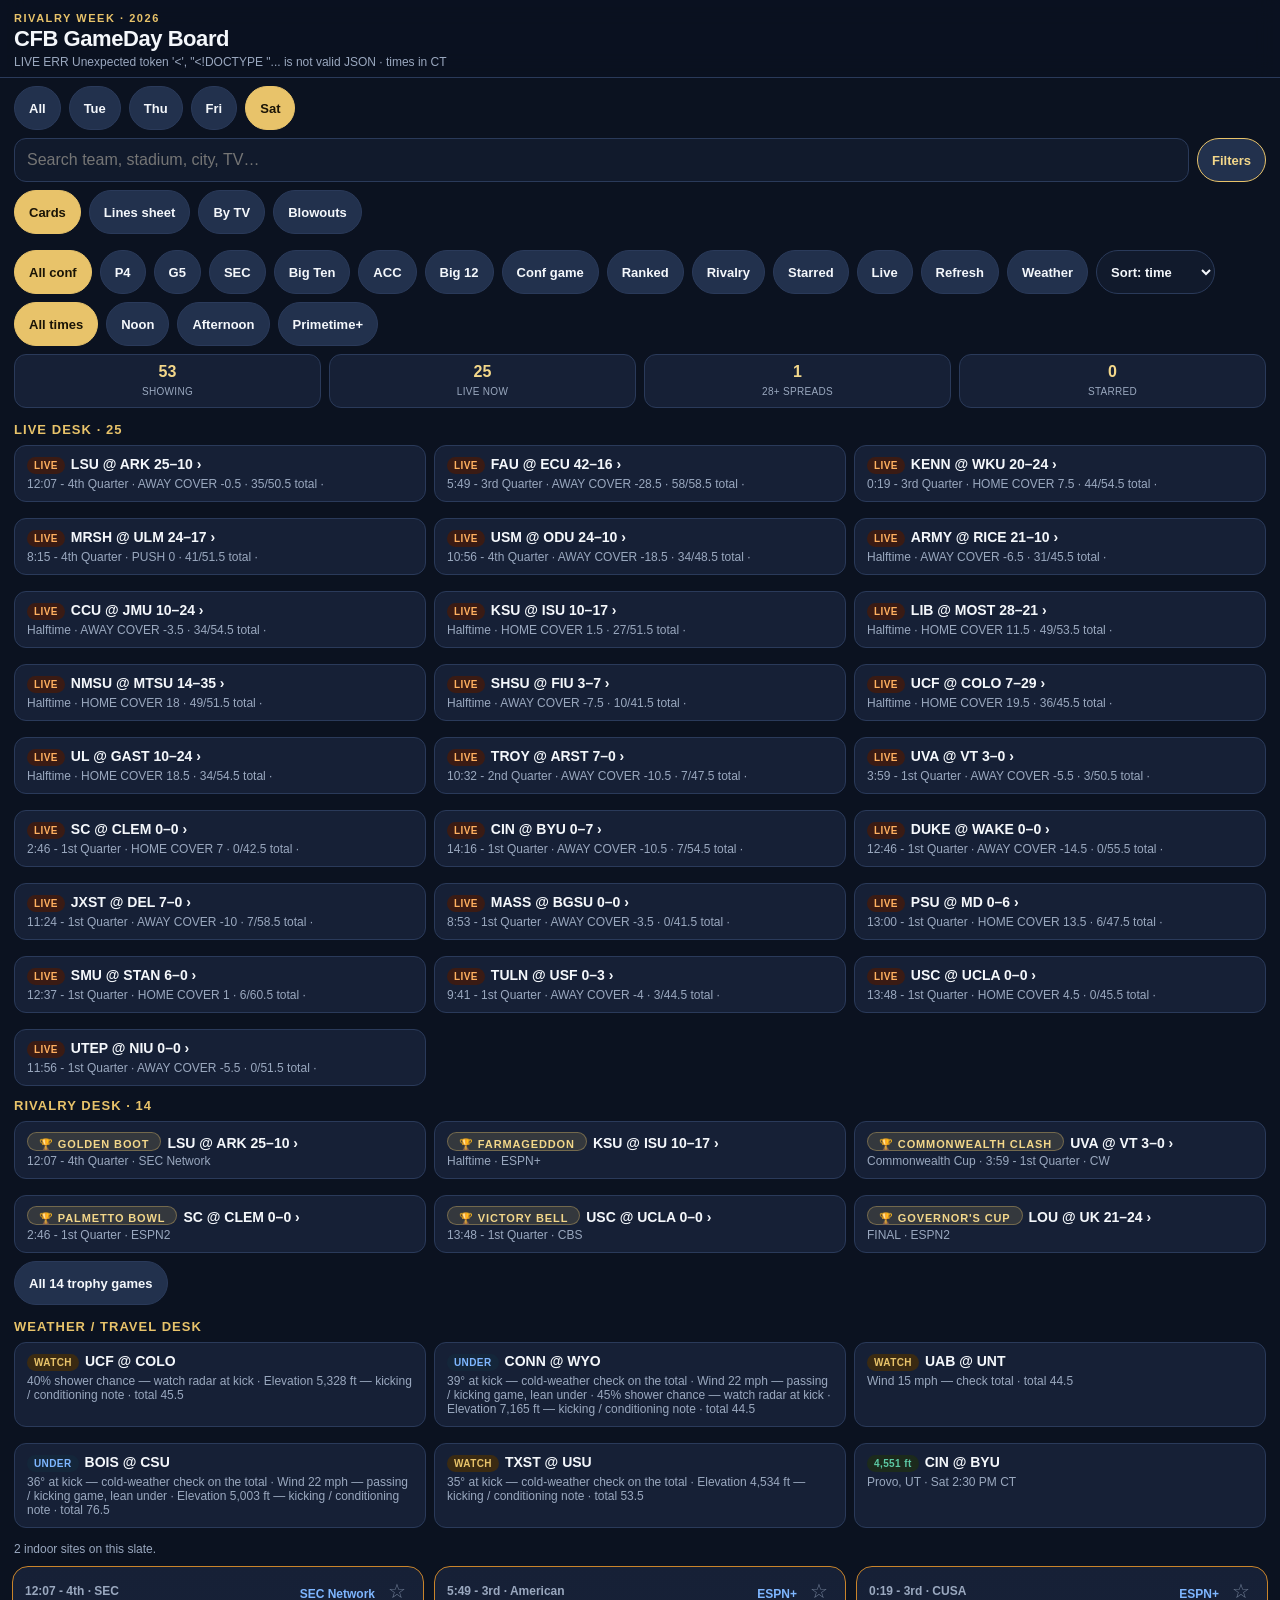
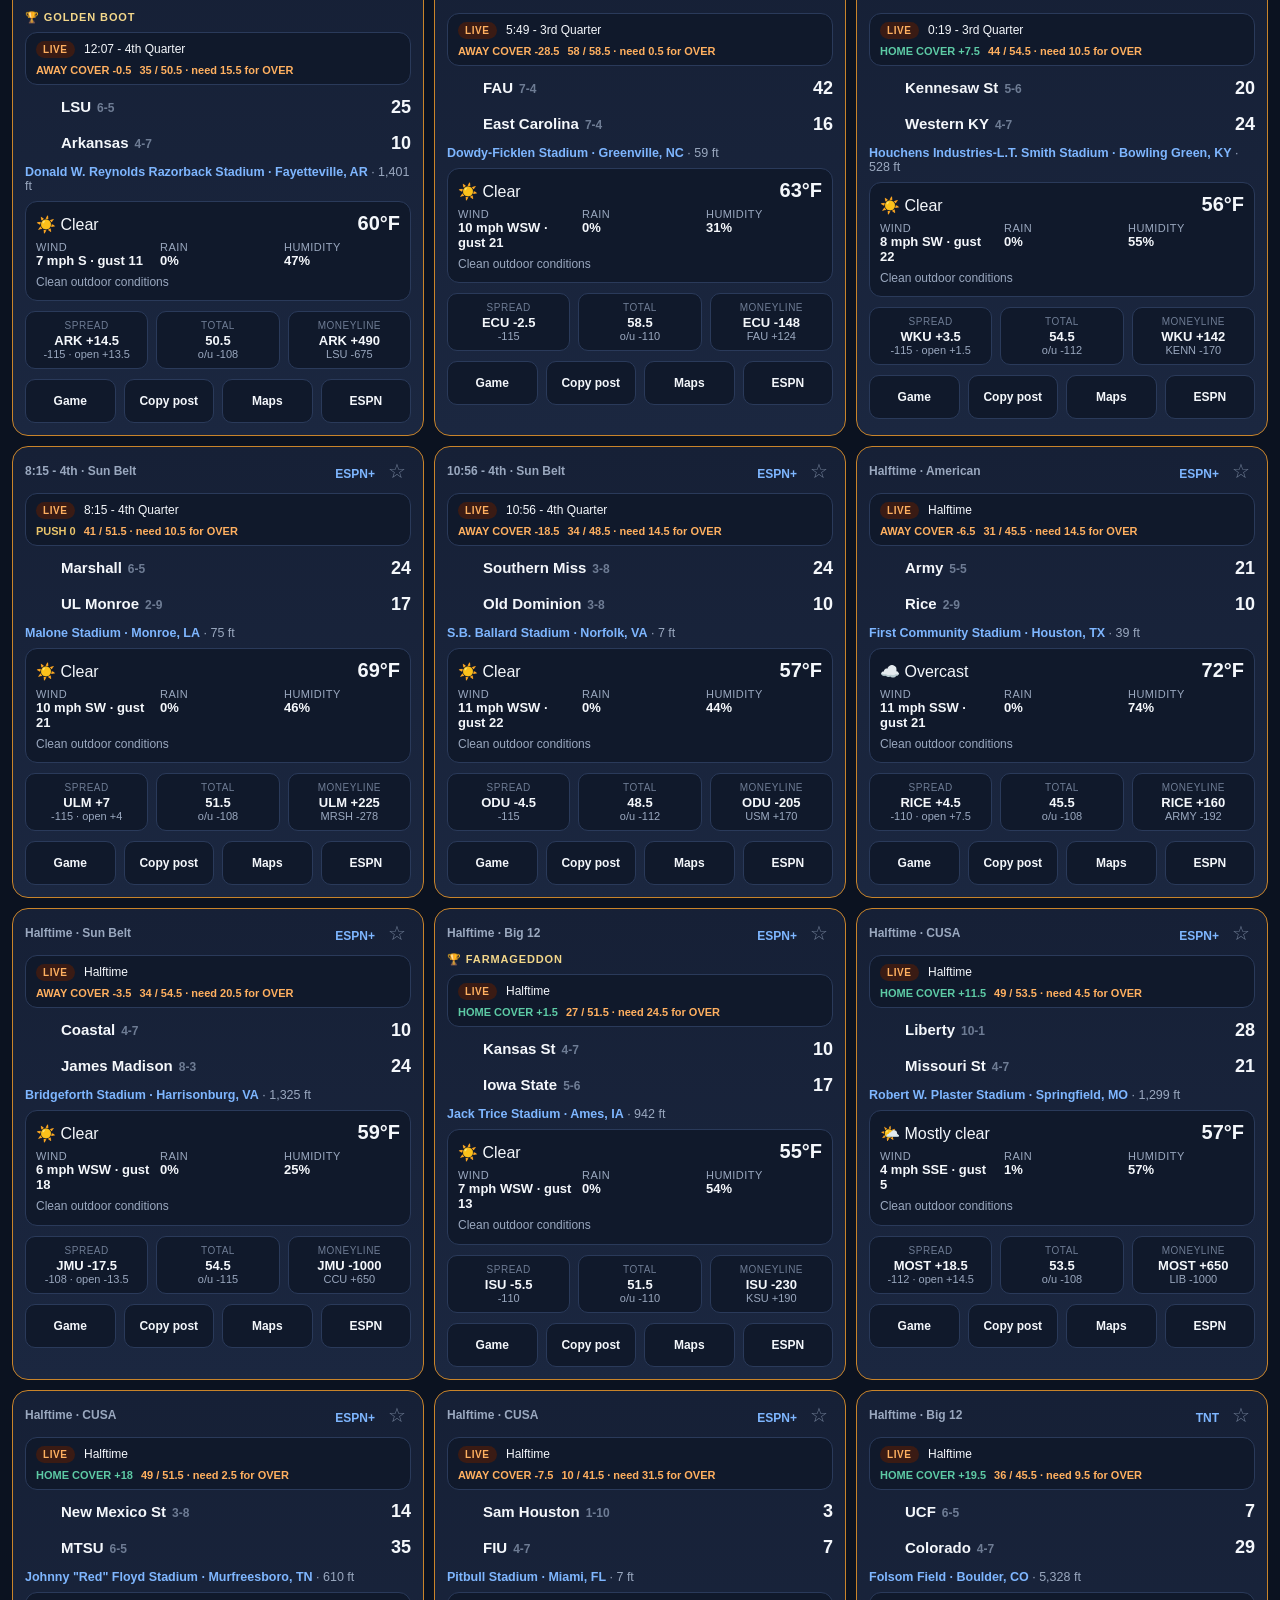
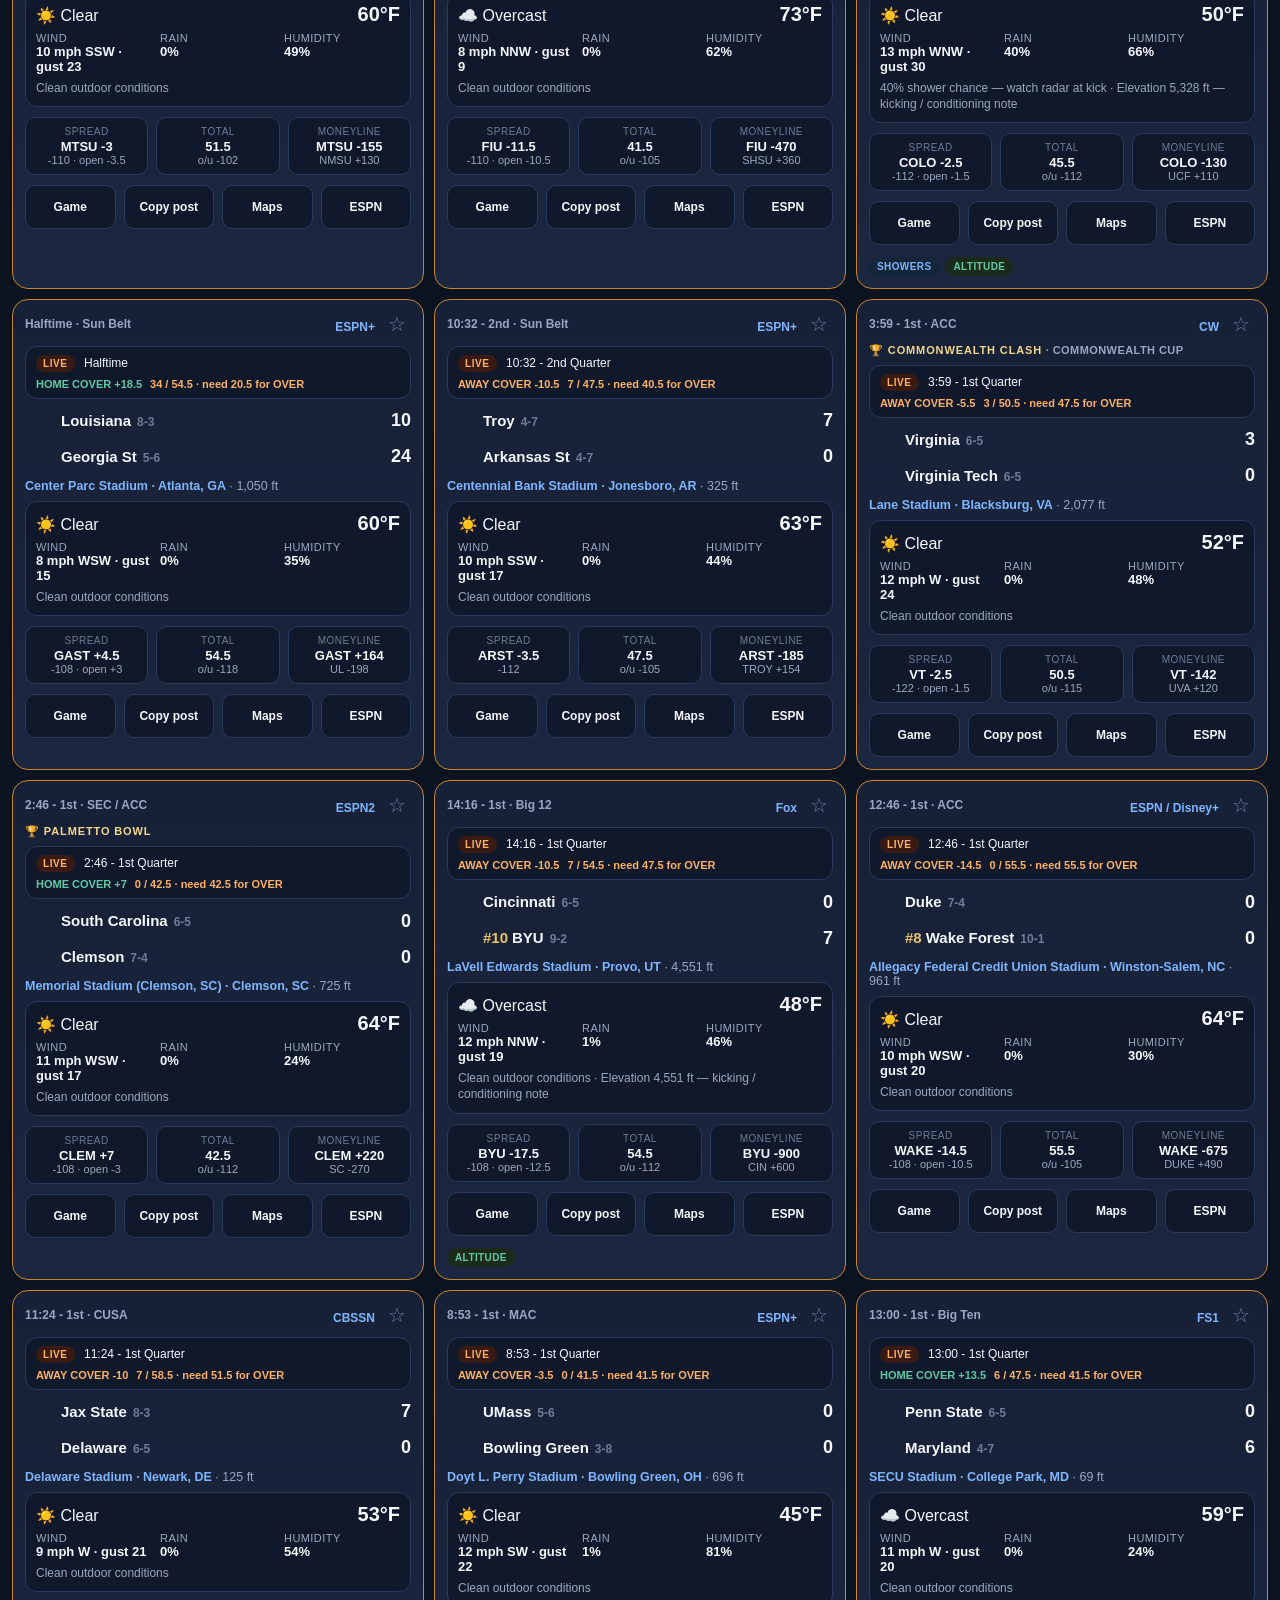
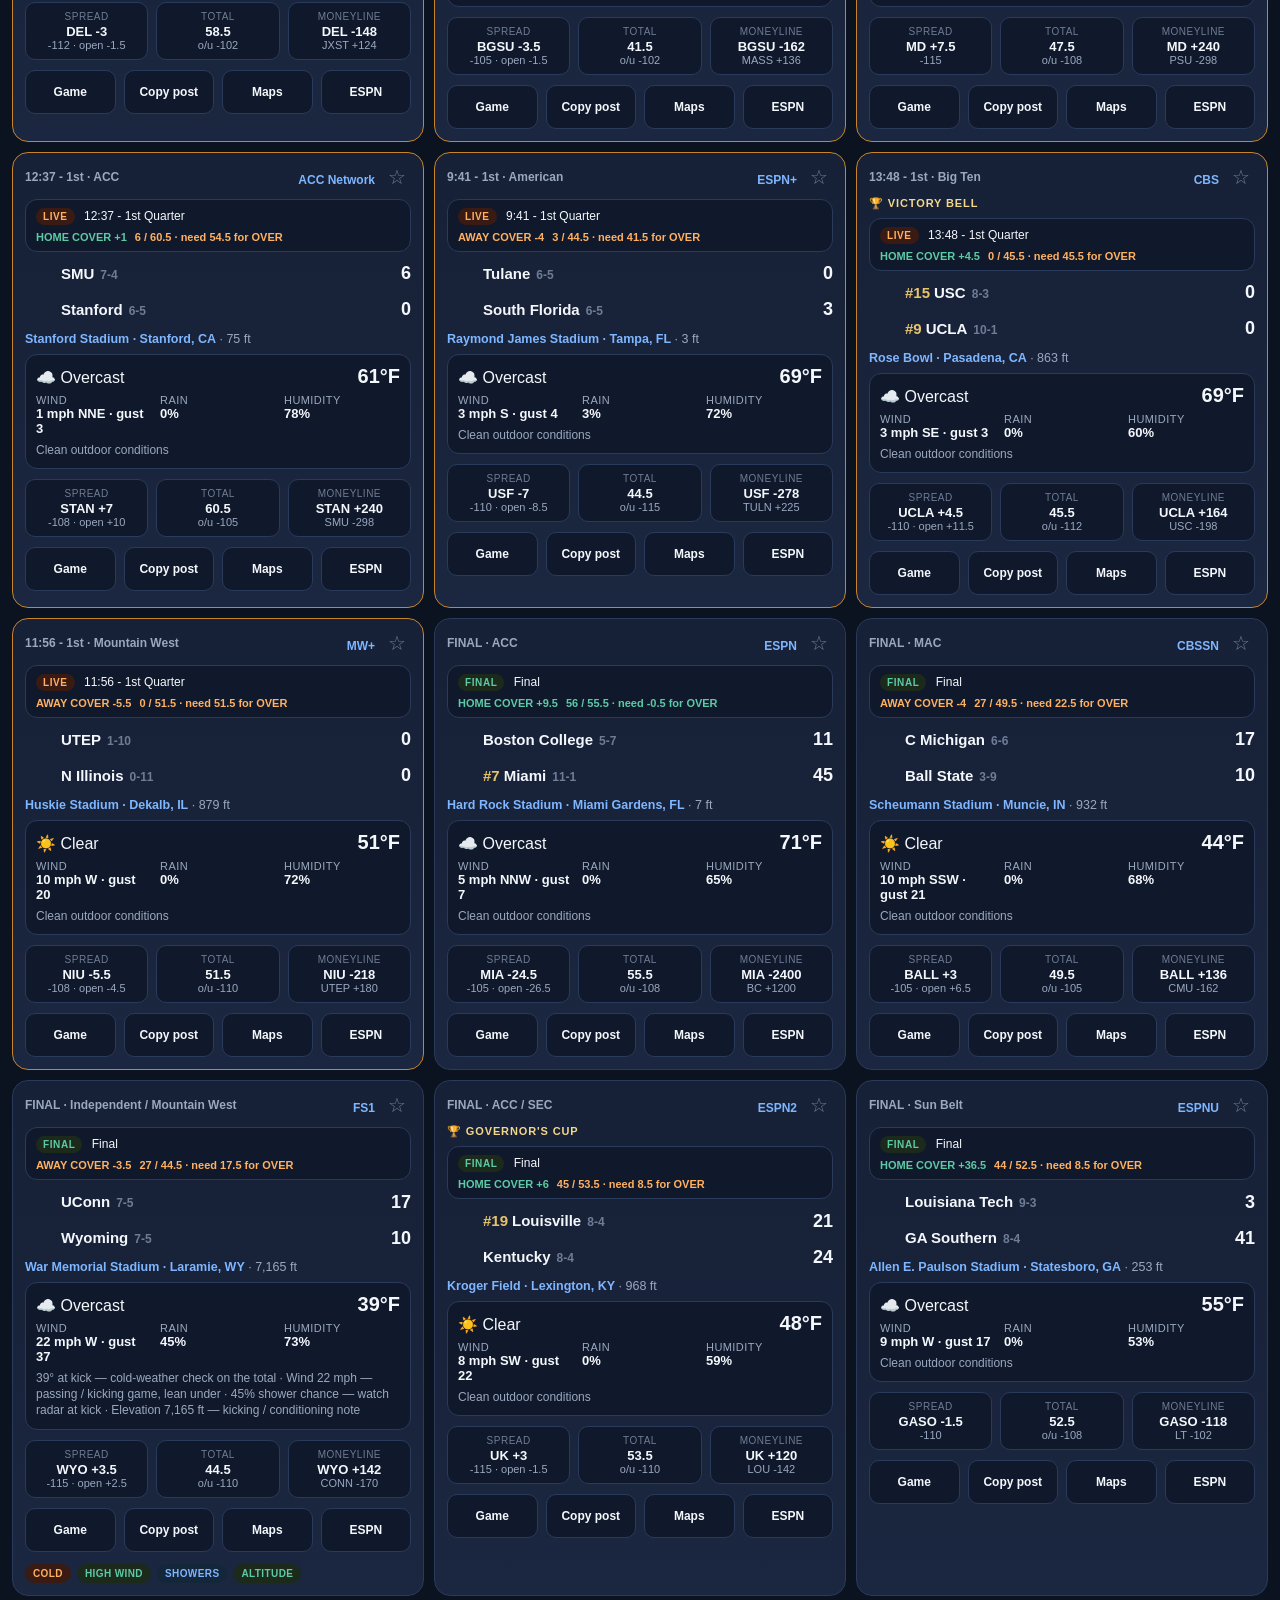
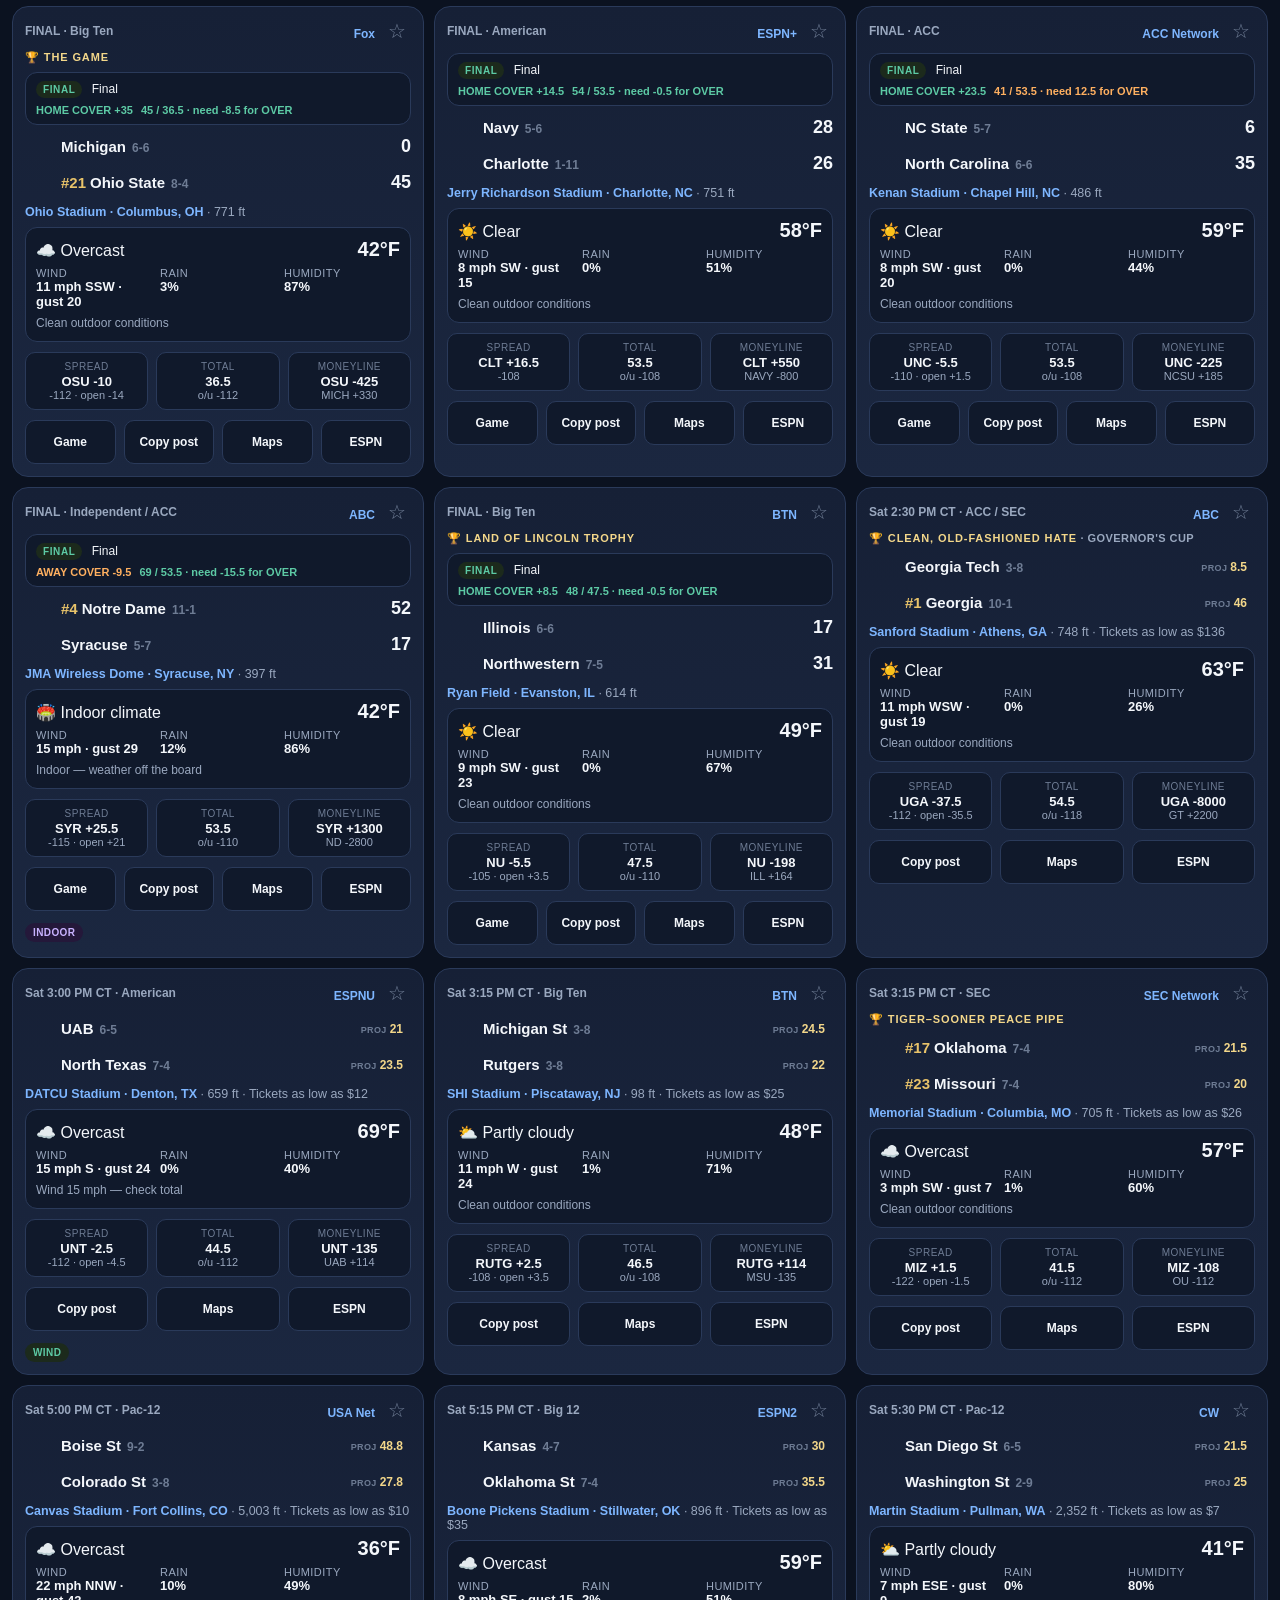
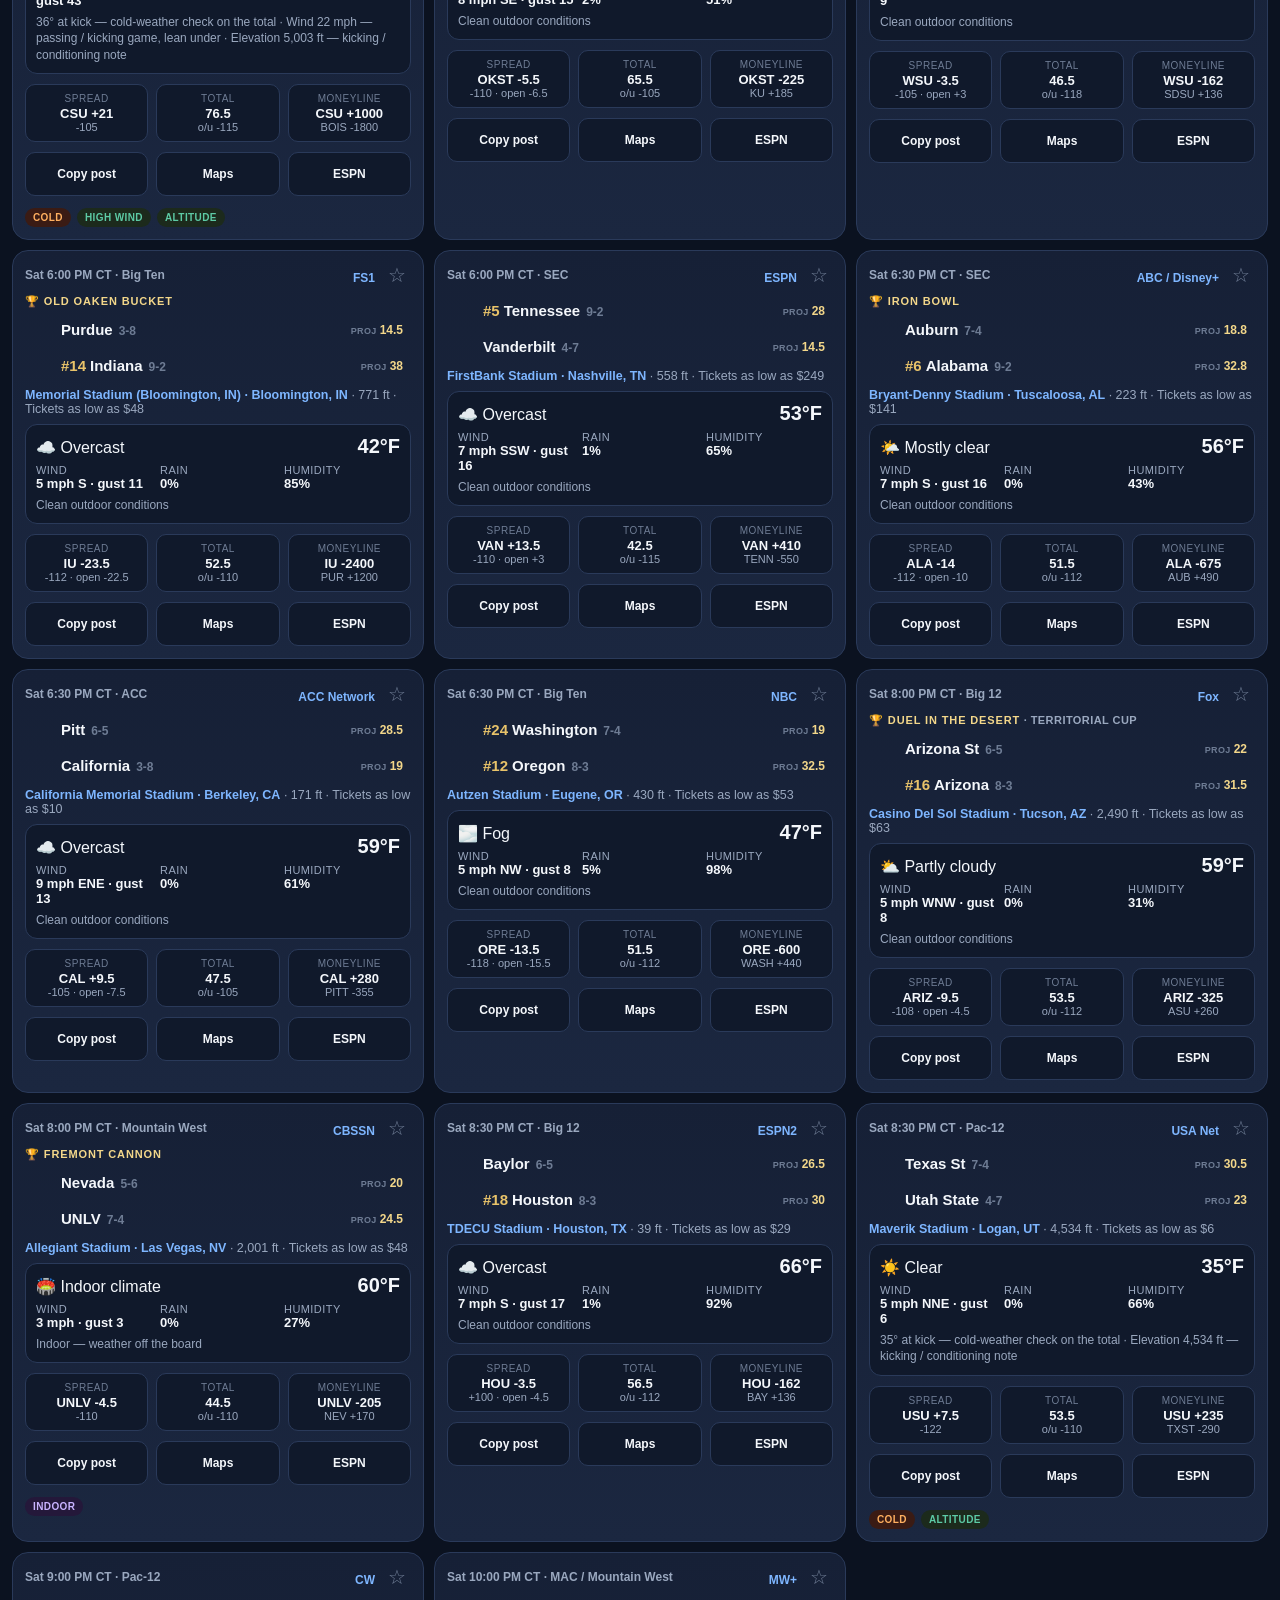
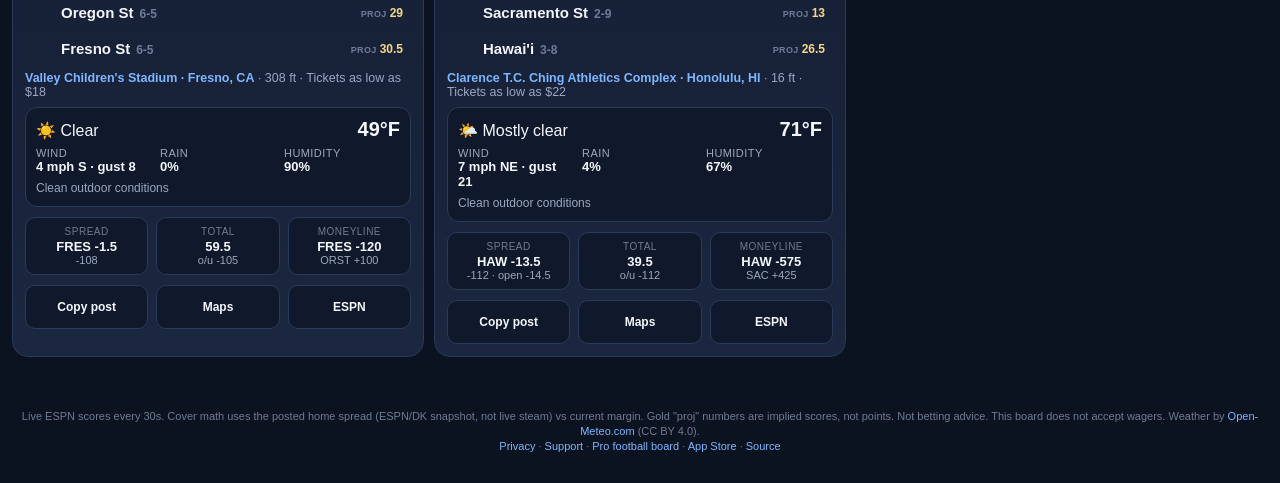
==== commit 17758b62: "Snapshot: Rivalry Week · 2026 (2026-11-28T20:41Z)" ====
--- a/index.html
+++ b/index.html
@@ -53,7 +53,7 @@
     <div class="a2hs" id="a2hs" hidden><span><b>Add to Home Screen:</b> Share → Add to Home Screen. Opens full-screen like an app.</span><button id="a2hs-x" aria-label="Dismiss">×</button></div>
     <footer>Live ESPN scores every 30s. Cover math uses the posted home spread (ESPN/DK snapshot, not live steam) vs current margin. Gold "proj" numbers are implied scores, not points. Not betting advice. This board does not accept wagers. Weather by <a href="https://open-meteo.com/" rel="noopener">Open-Meteo.com</a> (CC BY 4.0).<br /><a href="/privacy">Privacy</a> · <a href="/support">Support</a> · <a href="/nfl">Pro football board</a> · <a id="store-footer" href="https://apps.apple.com/app/id6809035228" rel="noopener">App Store</a> · <a href="https://github.com/ChristianVerdin/cfb-gameday-board" rel="noopener">Source</a></footer>
   </div>
-  <!-- games:start --><script type="application/ld+json">{"@context":"https://schema.org","@graph":[{"@type":"SportsEvent","@id":"https://cfbgameday.app/#game-401858311","name":"Boston College Eagles at Miami Hurricanes","startDate":"2026-11-28T12:00:00-05:00","eventStatus":"https://schema.org/EventScheduled","eventAttendanceMode":"https://schema.org/OfflineEventAttendanceMode","sport":"American Football","url":"https://cfbgameday.app/","image":["https://cfbgameday.app/icons/og.png"],"location":{"@type":"Place","name":"Hard Rock Stadium","address":{"@type":"PostalAddress","addressLocality":"Miami Gardens","addressRegion":"FL","addressCountry":"US"}},"homeTeam":{"@type":"SportsTeam","name":"Miami Hurricanes"},"awayTeam":{"@type":"SportsTeam","name":"Boston College Eagles"},"organizer":{"@type":"Organization","name":"NCAA"},"publication":[{"@type":"BroadcastEvent","isLiveBroadcast":true,"startDate":"2026-11-28T12:00:00-05:00","publishedOn":{"@type":"BroadcastService","name":"ESPN"}}]},{"@type":"SportsEvent","@id":"https://cfbgameday.app/#game-401866474","name":"Central Michigan Chippewas at Ball State Cardinals","startDate":"2026-11-28T12:00:00-05:00","eventStatus":"https://schema.org/EventScheduled","eventAttendanceMode":"https://schema.org/OfflineEventAttendanceMode","sport":"American Football","url":"https://cfbgameday.app/","image":["https://cfbgameday.app/icons/og.png"],"location":{"@type":"Place","name":"Scheumann Stadium","address":{"@type":"PostalAddress","addressLocality":"Muncie","addressRegion":"IN","addressCountry":"US"}},"homeTeam":{"@type":"SportsTeam","name":"Ball State Cardinals"},"awayTeam":{"@type":"SportsTeam","name":"Central Michigan Chippewas"},"organizer":{"@type":"Organization","name":"NCAA"},"publication":[{"@type":"BroadcastEvent","isLiveBroadcast":true,"startDate":"2026-11-28T12:00:00-05:00","publishedOn":{"@type":"BroadcastService","name":"CBSSN"}}]},{"@type":"SportsEvent","@id":"https://cfbgameday.app/#game-401861969","name":"UConn Huskies at Wyoming Cowboys","startDate":"2026-11-28T10:00:00-07:00","eventStatus":"https://schema.org/EventScheduled","eventAttendanceMode":"https://schema.org/OfflineEventAttendanceMode","sport":"American Football","url":"https://cfbgameday.app/","image":["https://cfbgameday.app/icons/og.png"],"location":{"@type":"Place","name":"War Memorial Stadium","address":{"@type":"PostalAddress","addressLocality":"Laramie","addressRegion":"WY","addressCountry":"US"}},"homeTeam":{"@type":"SportsTeam","name":"Wyoming Cowboys"},"awayTeam":{"@type":"SportsTeam","name":"UConn Huskies"},"organizer":{"@type":"Organization","name":"NCAA"},"publication":[{"@type":"BroadcastEvent","isLiveBroadcast":true,"startDate":"2026-11-28T10:00:00-07:00","publishedOn":{"@type":"BroadcastService","name":"FS1"}}]},{"@type":"SportsEvent","@id":"https://cfbgameday.app/#game-401856761","name":"Louisville Cardinals at Kentucky Wildcats","alternateName":"Governor's Cup","startDate":"2026-11-28T12:00:00-05:00","eventStatus":"https://schema.org/EventScheduled","eventAttendanceMode":"https://schema.org/OfflineEventAttendanceMode","sport":"American Football","url":"https://cfbgameday.app/","image":["https://cfbgameday.app/icons/og.png"],"location":{"@type":"Place","name":"Kroger Field","address":{"@type":"PostalAddress","addressLocality":"Lexington","addressRegion":"KY","addressCountry":"US"}},"homeTeam":{"@type":"SportsTeam","name":"Kentucky Wildcats"},"awayTeam":{"@type":"SportsTeam","name":"Louisville Cardinals"},"organizer":{"@type":"Organization","name":"NCAA"},"publication":[{"@type":"BroadcastEvent","isLiveBroadcast":true,"startDate":"2026-11-28T12:00:00-05:00","publishedOn":{"@type":"BroadcastService","name":"ESPN2"}}]},{"@type":"SportsEvent","@id":"https://cfbgameday.app/#game-401869954","name":"Louisiana Tech Bulldogs at Georgia Southern Eagles","startDate":"2026-11-28T12:00:00-05:00","eventStatus":"https://schema.org/EventScheduled","eventAttendanceMode":"https://schema.org/OfflineEventAttendanceMode","sport":"American Football","url":"https://cfbgameday.app/","image":["https://cfbgameday.app/icons/og.png"],"location":{"@type":"Place","name":"Allen E. Paulson Stadium","address":{"@type":"PostalAddress","addressLocality":"Statesboro","addressRegion":"GA","addressCountry":"US"}},"homeTeam":{"@type":"SportsTeam","name":"Georgia Southern Eagles"},"awayTeam":{"@type":"SportsTeam","name":"Louisiana Tech Bulldogs"},"organizer":{"@type":"Organization","name":"NCAA"},"publication":[{"@type":"BroadcastEvent","isLiveBroadcast":true,"startDate":"2026-11-28T12:00:00-05:00","publishedOn":{"@type":"BroadcastService","name":"ESPNU"}}]},{"@type":"SportsEvent","@id":"https://cfbgameday.app/#game-401858540","name":"Michigan Wolverines at Ohio State Buckeyes","alternateName":"The Game","startDate":"2026-11-28T12:00:00-05:00","eventStatus":"https://schema.org/EventScheduled","eventAttendanceMode":"https://schema.org/OfflineEventAttendanceMode","sport":"American Football","url":"https://cfbgameday.app/","image":["https://cfbgameday.app/icons/og.png"],"location":{"@type":"Place","name":"Ohio Stadium","address":{"@type":"PostalAddress","addressLocality":"Columbus","addressRegion":"OH","addressCountry":"US"}},"homeTeam":{"@type":"SportsTeam","name":"Ohio State Buckeyes"},"awayTeam":{"@type":"SportsTeam","name":"Michigan Wolverines"},"organizer":{"@type":"Organization","name":"NCAA"},"publication":[{"@type":"BroadcastEvent","isLiveBroadcast":true,"startDate":"2026-11-28T12:00:00-05:00","publishedOn":{"@type":"BroadcastService","name":"Fox"}}]},{"@type":"SportsEvent","@id":"https://cfbgameday.app/#game-401862842","name":"Navy Midshipmen at Charlotte 49ers","startDate":"2026-11-28T12:00:00-05:00","eventStatus":"https://schema.org/EventScheduled","eventAttendanceMode":"https://schema.org/OfflineEventAttendanceMode","sport":"American Football","url":"https://cfbgameday.app/","image":["https://cfbgameday.app/icons/og.png"],"location":{"@type":"Place","name":"Jerry Richardson Stadium","address":{"@type":"PostalAddress","addressLocality":"Charlotte","addressRegion":"NC","addressCountry":"US"}},"homeTeam":{"@type":"SportsTeam","name":"Charlotte 49ers"},"awayTeam":{"@type":"SportsTeam","name":"Navy Midshipmen"},"organizer":{"@type":"Organization","name":"NCAA"},"publication":[{"@type":"BroadcastEvent","isLiveBroadcast":true,"startDate":"2026-11-28T12:00:00-05:00","publishedOn":{"@type":"BroadcastService","name":"ESPN+"}}]},{"@type":"SportsEvent","@id":"https://cfbgameday.app/#game-401858313","name":"NC State Wolfpack at North Carolina Tar Heels","startDate":"2026-11-28T12:00:00-05:00","eventStatus":"https://schema.org/EventScheduled","eventAttendanceMode":"https://schema.org/OfflineEventAttendanceMode","sport":"American Football","url":"https://cfbgameday.app/","image":["https://cfbgameday.app/icons/og.png"],"location":{"@type":"Place","name":"Kenan Stadium","address":{"@type":"PostalAddress","addressLocality":"Chapel Hill","addressRegion":"NC","addressCountry":"US"}},"homeTeam":{"@type":"SportsTeam","name":"North Carolina Tar Heels"},"awayTeam":{"@type":"SportsTeam","name":"NC State Wolfpack"},"organizer":{"@type":"Organization","name":"NCAA"},"publication":[{"@type":"BroadcastEvent","isLiveBroadcast":true,"startDate":"2026-11-28T12:00:00-05:00","publishedOn":{"@type":"BroadcastService","name":"ACC Network"}}]},{"@type":"SportsEvent","@id":"https://cfbgameday.app/#game-401858314","name":"Notre Dame Fighting Irish at Syracuse Orange","startDate":"2026-11-28T12:00:00-05:00","eventStatus":"https://schema.org/EventScheduled","eventAttendanceMode":"https://schema.org/OfflineEventAttendanceMode","sport":"American Football","url":"https://cfbgameday.app/","image":["https://cfbgameday.app/icons/og.png"],"location":{"@type":"Place","name":"JMA Wireless Dome","address":{"@type":"PostalAddress","addressLocality":"Syracuse","addressRegion":"NY","addressCountry":"US"}},"homeTeam":{"@type":"SportsTeam","name":"Syracuse Orange"},"awayTeam":{"@type":"SportsTeam","name":"Notre Dame Fighting Irish"},"organizer":{"@type":"Organization","name":"NCAA"},"publication":[{"@type":"BroadcastEvent","isLiveBroadcast":true,"startDate":"2026-11-28T12:00:00-05:00","publishedOn":{"@type":"BroadcastService","name":"ABC"}}]},{"@type":"SportsEvent","@id":"https://cfbgameday.app/#game-401858537","name":"Illinois Fighting Illini at Northwestern Wildcats","alternateName":"Land of Lincoln Trophy","startDate":"2026-11-28T11:30:00-06:00","eventStatus":"https://schema.org/EventScheduled","eventAttendanceMode":"https://schema.org/OfflineEventAttendanceMode","sport":"American Football","url":"https://cfbgameday.app/","image":["https://cfbgameday.app/icons/og.png"],"location":{"@type":"Place","name":"Ryan Field","address":{"@type":"PostalAddress","addressLocality":"Evanston","addressRegion":"IL","addressCountry":"US"}},"homeTeam":{"@type":"SportsTeam","name":"Northwestern Wildcats"},"awayTeam":{"@type":"SportsTeam","name":"Illinois Fighting Illini"},"organizer":{"@type":"Organization","name":"NCAA"},"publication":[{"@type":"BroadcastEvent","isLiveBroadcast":true,"startDate":"2026-11-28T11:30:00-06:00","publishedOn":{"@type":"BroadcastService","name":"BTN"}}]},{"@type":"SportsEvent","@id":"https://cfbgameday.app/#game-401856758","name":"LSU Tigers at Arkansas Razorbacks","alternateName":"Golden Boot","startDate":"2026-11-28T11:45:00-06:00","eventStatus":"https://schema.org/EventScheduled","eventAttendanceMode":"https://schema.org/OfflineEventAttendanceMode","sport":"American Football","url":"https://cfbgameday.app/","image":["https://cfbgameday.app/icons/og.png"],"location":{"@type":"Place","name":"Donald W. Reynolds Razorback Stadium","address":{"@type":"PostalAddress","addressLocality":"Fayetteville","addressRegion":"AR","addressCountry":"US"}},"homeTeam":{"@type":"SportsTeam","name":"Arkansas Razorbacks"},"awayTeam":{"@type":"SportsTeam","name":"LSU Tigers"},"organizer":{"@type":"Organization","name":"NCAA"},"publication":[{"@type":"BroadcastEvent","isLiveBroadcast":true,"startDate":"2026-11-28T11:45:00-06:00","publishedOn":{"@type":"BroadcastService","name":"SEC Network"}}]},{"@type":"SportsEvent","@id":"https://cfbgameday.app/#game-401862837","name":"Florida Atlantic Owls at East Carolina Pirates","startDate":"2026-11-28T13:00:00-05:00","eventStatus":"https://schema.org/EventScheduled","eventAttendanceMode":"https://schema.org/OfflineEventAttendanceMode","sport":"American Football","url":"https://cfbgameday.app/","image":["https://cfbgameday.app/icons/og.png"],"location":{"@type":"Place","name":"Dowdy-Ficklen Stadium","address":{"@type":"PostalAddress","addressLocality":"Greenville","addressRegion":"NC","addressCountry":"US"}},"homeTeam":{"@type":"SportsTeam","name":"East Carolina Pirates"},"awayTeam":{"@type":"SportsTeam","name":"Florida Atlantic Owls"},"organizer":{"@type":"Organization","name":"NCAA"},"publication":[{"@type":"BroadcastEvent","isLiveBroadcast":true,"startDate":"2026-11-28T13:00:00-05:00","publishedOn":{"@type":"BroadcastService","name":"ESPN+"}}]},{"@type":"SportsEvent","@id":"https://cfbgameday.app/#game-401870804","name":"Kennesaw State Owls at Western Kentucky Hilltoppers","startDate":"2026-11-28T12:00:00-06:00","eventStatus":"https://schema.org/EventScheduled","eventAttendanceMode":"https://schema.org/OfflineEventAttendanceMode","sport":"American Football","url":"https://cfbgameday.app/","image":["https://cfbgameday.app/icons/og.png"],"location":{"@type":"Place","name":"Houchens Industries-L.T. Smith Stadium","address":{"@type":"PostalAddress","addressLocality":"Bowling Green","addressRegion":"KY","addressCountry":"US"}},"homeTeam":{"@type":"SportsTeam","name":"Western Kentucky Hilltoppers"},"awayTeam":{"@type":"SportsTeam","name":"Kennesaw State Owls"},"organizer":{"@type":"Organization","name":"NCAA"},"publication":[{"@type":"BroadcastEvent","isLiveBroadcast":true,"startDate":"2026-11-28T12:00:00-06:00","publishedOn":{"@type":"BroadcastService","name":"ESPN+"}}]},{"@type":"SportsEvent","@id":"https://cfbgameday.app/#game-401871102","name":"Marshall Thundering Herd at UL Monroe Warhawks","startDate":"2026-11-28T12:00:00-06:00","eventStatus":"https://schema.org/EventScheduled","eventAttendanceMode":"https://schema.org/OfflineEventAttendanceMode","sport":"American Football","url":"https://cfbgameday.app/","image":["https://cfbgameday.app/icons/og.png"],"location":{"@type":"Place","name":"Malone Stadium","address":{"@type":"PostalAddress","addressLocality":"Monroe","addressRegion":"LA","addressCountry":"US"}},"homeTeam":{"@type":"SportsTeam","name":"UL Monroe Warhawks"},"awayTeam":{"@type":"SportsTeam","name":"Marshall Thundering Herd"},"organizer":{"@type":"Organization","name":"NCAA"},"publication":[{"@type":"BroadcastEvent","isLiveBroadcast":true,"startDate":"2026-11-28T12:00:00-06:00","publishedOn":{"@type":"BroadcastService","name":"ESPN+"}}]},{"@type":"SportsEvent","@id":"https://cfbgameday.app/#game-401871103","name":"Southern Miss Golden Eagles at Old Dominion Monarchs","startDate":"2026-11-28T13:00:00-05:00","eventStatus":"https://schema.org/EventScheduled","eventAttendanceMode":"https://schema.org/OfflineEventAttendanceMode","sport":"American Football","url":"https://cfbgameday.app/","image":["https://cfbgameday.app/icons/og.png"],"location":{"@type":"Place","name":"S.B. Ballard Stadium","address":{"@type":"PostalAddress","addressLocality":"Norfolk","addressRegion":"VA","addressCountry":"US"}},"homeTeam":{"@type":"SportsTeam","name":"Old Dominion Monarchs"},"awayTeam":{"@type":"SportsTeam","name":"Southern Miss Golden Eagles"},"organizer":{"@type":"Organization","name":"NCAA"},"publication":[{"@type":"BroadcastEvent","isLiveBroadcast":true,"startDate":"2026-11-28T13:00:00-05:00","publishedOn":{"@type":"BroadcastService","name":"ESPN+"}}]},{"@type":"SportsEvent","@id":"https://cfbgameday.app/#game-401862841","name":"Army Black Knights at Rice Owls","startDate":"2026-11-28T13:00:00-06:00","eventStatus":"https://schema.org/EventScheduled","eventAttendanceMode":"https://schema.org/OfflineEventAttendanceMode","sport":"American Football","url":"https://cfbgameday.app/","image":["https://cfbgameday.app/icons/og.png"],"location":{"@type":"Place","name":"First Community Stadium","address":{"@type":"PostalAddress","addressLocality":"Houston","addressRegion":"TX","addressCountry":"US"}},"homeTeam":{"@type":"SportsTeam","name":"Rice Owls"},"awayTeam":{"@type":"SportsTeam","name":"Army Black Knights"},"organizer":{"@type":"Organization","name":"NCAA"},"publication":[{"@type":"BroadcastEvent","isLiveBroadcast":true,"startDate":"2026-11-28T13:00:00-06:00","publishedOn":{"@type":"BroadcastService","name":"ESPN+"}}]},{"@type":"SportsEvent","@id":"https://cfbgameday.app/#game-401869947","name":"Coastal Carolina Chanticleers at James Madison Dukes","startDate":"2026-11-28T14:00:00-05:00","eventStatus":"https://schema.org/EventScheduled","eventAttendanceMode":"https://schema.org/OfflineEventAttendanceMode","sport":"American Football","url":"https://cfbgameday.app/","image":["https://cfbgameday.app/icons/og.png"],"location":{"@type":"Place","name":"Bridgeforth Stadium","address":{"@type":"PostalAddress","addressLocality":"Harrisonburg","addressRegion":"VA","addressCountry":"US"}},"homeTeam":{"@type":"SportsTeam","name":"James Madison Dukes"},"awayTeam":{"@type":"SportsTeam","name":"Coastal Carolina Chanticleers"},"organizer":{"@type":"Organization","name":"NCAA"},"publication":[{"@type":"BroadcastEvent","isLiveBroadcast":true,"startDate":"2026-11-28T14:00:00-05:00","publishedOn":{"@type":"BroadcastService","name":"ESPN+"}}]},{"@type":"SportsEvent","@id":"https://cfbgameday.app/#game-401856878","name":"Kansas State Wildcats at Iowa State Cyclones","alternateName":"Farmageddon","startDate":"2026-11-28T13:00:00-06:00","eventStatus":"https://schema.org/EventScheduled","eventAttendanceMode":"https://schema.org/OfflineEventAttendanceMode","sport":"American Football","url":"https://cfbgameday.app/","image":["https://cfbgameday.app/icons/og.png"],"location":{"@type":"Place","name":"Jack Trice Stadium","address":{"@type":"PostalAddress","addressLocality":"Ames","addressRegion":"IA","addressCountry":"US"}},"homeTeam":{"@type":"SportsTeam","name":"Iowa State Cyclones"},"awayTeam":{"@type":"SportsTeam","name":"Kansas State Wildcats"},"organizer":{"@type":"Organization","name":"NCAA"},"publication":[{"@type":"BroadcastEvent","isLiveBroadcast":true,"startDate":"2026-11-28T13:00:00-06:00","publishedOn":{"@type":"BroadcastService","name":"ESPN+"}}]},{"@type":"SportsEvent","@id":"https://cfbgameday.app/#game-401871063","name":"Liberty Flames at Missouri State Bears","startDate":"2026-11-28T13:00:00-06:00","eventStatus":"https://schema.org/EventScheduled","eventAttendanceMode":"https://schema.org/OfflineEventAttendanceMode","sport":"American Football","url":"https://cfbgameday.app/","image":["https://cfbgameday.app/icons/og.png"],"location":{"@type":"Place","name":"Robert W. Plaster Stadium","address":{"@type":"PostalAddress","addressLocality":"Springfield","addressRegion":"MO","addressCountry":"US"}},"homeTeam":{"@type":"SportsTeam","name":"Missouri State Bears"},"awayTeam":{"@type":"SportsTeam","name":"Liberty Flames"},"organizer":{"@type":"Organization","name":"NCAA"},"publication":[{"@type":"BroadcastEvent","isLiveBroadcast":true,"startDate":"2026-11-28T13:00:00-06:00","publishedOn":{"@type":"BroadcastService","name":"ESPN+"}}]},{"@type":"SportsEvent","@id":"https://cfbgameday.app/#game-401871083","name":"New Mexico State Aggies at Middle Tennessee Blue Raiders","startDate":"2026-11-28T13:00:00-06:00","eventStatus":"https://schema.org/EventScheduled","eventAttendanceMode":"https://schema.org/OfflineEventAttendanceMode","sport":"American Football","url":"https://cfbgameday.app/","image":["https://cfbgameday.app/icons/og.png"],"location":{"@type":"Place","name":"Johnny \"Red\" Floyd Stadium","address":{"@type":"PostalAddress","addressLocality":"Murfreesboro","addressRegion":"TN","addressCountry":"US"}},"homeTeam":{"@type":"SportsTeam","name":"Middle Tennessee Blue Raiders"},"awayTeam":{"@type":"SportsTeam","name":"New Mexico State Aggies"},"organizer":{"@type":"Organization","name":"NCAA"},"publication":[{"@type":"BroadcastEvent","isLiveBroadcast":true,"startDate":"2026-11-28T13:00:00-06:00","publishedOn":{"@type":"BroadcastService","name":"ESPN+"}}]},{"@type":"SportsEvent","@id":"https://cfbgameday.app/#game-401871082","name":"Sam Houston Bearkats at Florida International Panthers","startDate":"2026-11-28T14:00:00-05:00","eventStatus":"https://schema.org/EventScheduled","eventAttendanceMode":"https://schema.org/OfflineEventAttendanceMode","sport":"American Football","url":"https://cfbgameday.app/","image":["https://cfbgameday.app/icons/og.png"],"location":{"@type":"Place","name":"Pitbull Stadium","address":{"@type":"PostalAddress","addressLocality":"Miami","addressRegion":"FL","addressCountry":"US"}},"homeTeam":{"@type":"SportsTeam","name":"Florida International Panthers"},"awayTeam":{"@type":"SportsTeam","name":"Sam Houston Bearkats"},"organizer":{"@type":"Organization","name":"NCAA"},"publication":[{"@type":"BroadcastEvent","isLiveBroadcast":true,"startDate":"2026-11-28T14:00:00-05:00","publishedOn":{"@type":"BroadcastService","name":"ESPN+"}}]},{"@type":"SportsEvent","@id":"https://cfbgameday.app/#game-401856875","name":"UCF Knights at Colorado Buffaloes","startDate":"2026-11-28T12:00:00-07:00","eventStatus":"https://schema.org/EventScheduled","eventAttendanceMode":"https://schema.org/OfflineEventAttendanceMode","sport":"American Football","url":"https://cfbgameday.app/","image":["https://cfbgameday.app/icons/og.png"],"location":{"@type":"Place","name":"Folsom Field","address":{"@type":"PostalAddress","addressLocality":"Boulder","addressRegion":"CO","addressCountry":"US"}},"homeTeam":{"@type":"SportsTeam","name":"Colorado Buffaloes"},"awayTeam":{"@type":"SportsTeam","name":"UCF Knights"},"organizer":{"@type":"Organization","name":"NCAA"},"publication":[{"@type":"BroadcastEvent","isLiveBroadcast":true,"startDate":"2026-11-28T12:00:00-07:00","publishedOn":{"@type":"BroadcastService","name":"TNT"}}]},{"@type":"SportsEvent","@id":"https://cfbgameday.app/#game-401869959","name":"Louisiana Ragin' Cajuns at Georgia State Panthers","startDate":"2026-11-28T14:00:00-05:00","eventStatus":"https://schema.org/EventScheduled","eventAttendanceMode":"https://schema.org/OfflineEventAttendanceMode","sport":"American Football","url":"https://cfbgameday.app/","image":["https://cfbgameday.app/icons/og.png"],"location":{"@type":"Place","name":"Center Parc Stadium","address":{"@type":"PostalAddress","addressLocality":"Atlanta","addressRegion":"GA","addressCountry":"US"}},"homeTeam":{"@type":"SportsTeam","name":"Georgia State Panthers"},"awayTeam":{"@type":"SportsTeam","name":"Louisiana Ragin' Cajuns"},"organizer":{"@type":"Organization","name":"NCAA"},"publication":[{"@type":"BroadcastEvent","isLiveBroadcast":true,"startDate":"2026-11-28T14:00:00-05:00","publishedOn":{"@type":"BroadcastService","name":"ESPN+"}}]},{"@type":"SportsEvent","@id":"https://cfbgameday.app/#game-401856764","name":"South Carolina Gamecocks at Clemson Tigers","alternateName":"Palmetto Bowl","startDate":"2026-11-28T15:00:00-05:00","eventStatus":"https://schema.org/EventScheduled","eventAttendanceMode":"https://schema.org/OfflineEventAttendanceMode","sport":"American Football","url":"https://cfbgameday.app/","image":["https://cfbgameday.app/icons/og.png"],"location":{"@type":"Place","name":"Memorial Stadium (Clemson, SC)","address":{"@type":"PostalAddress","addressLocality":"Clemson","addressRegion":"SC","addressCountry":"US"}},"homeTeam":{"@type":"SportsTeam","name":"Clemson Tigers"},"awayTeam":{"@type":"SportsTeam","name":"South Carolina Gamecocks"},"organizer":{"@type":"Organization","name":"NCAA"},"publication":[{"@type":"BroadcastEvent","isLiveBroadcast":true,"startDate":"2026-11-28T15:00:00-05:00","publishedOn":{"@type":"BroadcastService","name":"ESPN2"}}]},{"@type":"SportsEvent","@id":"https://cfbgameday.app/#game-401869939","name":"Troy Trojans at Arkansas State Red Wolves","startDate":"2026-11-28T14:00:00-06:00","eventStatus":"https://schema.org/EventScheduled","eventAttendanceMode":"https://schema.org/OfflineEventAttendanceMode","sport":"American Football","url":"https://cfbgameday.app/","image":["https://cfbgameday.app/icons/og.png"],"location":{"@type":"Place","name":"Centennial Bank Stadium","address":{"@type":"PostalAddress","addressLocality":"Jonesboro","addressRegion":"AR","addressCountry":"US"}},"homeTeam":{"@type":"SportsTeam","name":"Arkansas State Red Wolves"},"awayTeam":{"@type":"SportsTeam","name":"Troy Trojans"},"organizer":{"@type":"Organization","name":"NCAA"},"publication":[{"@type":"BroadcastEvent","isLiveBroadcast":true,"startDate":"2026-11-28T14:00:00-06:00","publishedOn":{"@type":"BroadcastService","name":"ESPN+"}}]},{"@type":"SportsEvent","@id":"https://cfbgameday.app/#game-401858317","name":"Virginia Cavaliers at Virginia Tech Hokies","alternateName":"Commonwealth Clash","startDate":"2026-11-28T15:00:00-05:00","eventStatus":"https://schema.org/EventScheduled","eventAttendanceMode":"https://schema.org/OfflineEventAttendanceMode","sport":"American Football","url":"https://cfbgameday.app/","image":["https://cfbgameday.app/icons/og.png"],"location":{"@type":"Place","name":"Lane Stadium","address":{"@type":"PostalAddress","addressLocality":"Blacksburg","addressRegion":"VA","addressCountry":"US"}},"homeTeam":{"@type":"SportsTeam","name":"Virginia Tech Hokies"},"awayTeam":{"@type":"SportsTeam","name":"Virginia Cavaliers"},"organizer":{"@type":"Organization","name":"NCAA"},"publication":[{"@type":"BroadcastEvent","isLiveBroadcast":true,"startDate":"2026-11-28T15:00:00-05:00","publishedOn":{"@type":"BroadcastService","name":"CW"}}]},{"@type":"SportsEvent","@id":"https://cfbgameday.app/#game-401856876","name":"Cincinnati Bearcats at BYU Cougars","startDate":"2026-11-28T13:30:00-07:00","eventStatus":"https://schema.org/EventScheduled","eventAttendanceMode":"https://schema.org/OfflineEventAttendanceMode","sport":"American Football","url":"https://cfbgameday.app/","image":["https://cfbgameday.app/icons/og.png"],"location":{"@type":"Place","name":"LaVell Edwards Stadium","address":{"@type":"PostalAddress","addressLocality":"Provo","addressRegion":"UT","addressCountry":"US"}},"homeTeam":{"@type":"SportsTeam","name":"BYU Cougars"},"awayTeam":{"@type":"SportsTeam","name":"Cincinnati Bearcats"},"organizer":{"@type":"Organization","name":"NCAA"},"publication":[{"@type":"BroadcastEvent","isLiveBroadcast":true,"startDate":"2026-11-28T13:30:00-07:00","publishedOn":{"@type":"BroadcastService","name":"Fox"}}]},{"@type":"SportsEvent","@id":"https://cfbgameday.app/#game-401858312","name":"Duke Blue Devils at Wake Forest Demon Deacons","startDate":"2026-11-28T15:30:00-05:00","eventStatus":"https://schema.org/EventScheduled","eventAttendanceMode":"https://schema.org/OfflineEventAttendanceMode","sport":"American Football","url":"https://cfbgameday.app/","image":["https://cfbgameday.app/icons/og.png"],"location":{"@type":"Place","name":"Allegacy Federal Credit Union Stadium","address":{"@type":"PostalAddress","addressLocality":"Winston-Salem","addressRegion":"NC","addressCountry":"US"}},"homeTeam":{"@type":"SportsTeam","name":"Wake Forest Demon Deacons"},"awayTeam":{"@type":"SportsTeam","name":"Duke Blue Devils"},"organizer":{"@type":"Organization","name":"NCAA"},"publication":[{"@type":"BroadcastEvent","isLiveBroadcast":true,"startDate":"2026-11-28T15:30:00-05:00","publishedOn":{"@type":"BroadcastService","name":"ESPN"}},{"@type":"BroadcastEvent","isLiveBroadcast":true,"startDate":"2026-11-28T15:30:00-05:00","publishedOn":{"@type":"BroadcastService","name":"Disney+"}}]},{"@type":"SportsEvent","@id":"https://cfbgameday.app/#game-401856760","name":"Georgia Tech Yellow Jackets at Georgia Bulldogs","alternateName":"Clean, Old-Fashioned Hate","startDate":"2026-11-28T15:30:00-05:00","eventStatus":"https://schema.org/EventScheduled","eventAttendanceMode":"https://schema.org/OfflineEventAttendanceMode","sport":"American Football","url":"https://cfbgameday.app/","image":["https://cfbgameday.app/icons/og.png"],"location":{"@type":"Place","name":"Sanford Stadium","address":{"@type":"PostalAddress","addressLocality":"Athens","addressRegion":"GA","addressCountry":"US"}},"homeTeam":{"@type":"SportsTeam","name":"Georgia Bulldogs"},"awayTeam":{"@type":"SportsTeam","name":"Georgia Tech Yellow Jackets"},"organizer":{"@type":"Organization","name":"NCAA"},"publication":[{"@type":"BroadcastEvent","isLiveBroadcast":true,"startDate":"2026-11-28T15:30:00-05:00","publishedOn":{"@type":"BroadcastService","name":"ABC"}}]},{"@type":"SportsEvent","@id":"https://cfbgameday.app/#game-401871062","name":"Jacksonville State Gamecocks at Delaware Blue Hens","startDate":"2026-11-28T15:30:00-05:00","eventStatus":"https://schema.org/EventScheduled","eventAttendanceMode":"https://schema.org/OfflineEventAttendanceMode","sport":"American Football","url":"https://cfbgameday.app/","image":["https://cfbgameday.app/icons/og.png"],"location":{"@type":"Place","name":"Delaware Stadium","address":{"@type":"PostalAddress","addressLocality":"Newark","addressRegion":"DE","addressCountry":"US"}},"homeTeam":{"@type":"SportsTeam","name":"Delaware Blue Hens"},"awayTeam":{"@type":"SportsTeam","name":"Jacksonville State Gamecocks"},"organizer":{"@type":"Organization","name":"NCAA"},"publication":[{"@type":"BroadcastEvent","isLiveBroadcast":true,"startDate":"2026-11-28T15:30:00-05:00","publishedOn":{"@type":"BroadcastService","name":"CBSSN"}}]},{"@type":"SportsEvent","@id":"https://cfbgameday.app/#game-401866475","name":"Massachusetts Minutemen at Bowling Green Falcons","startDate":"2026-11-28T15:30:00-05:00","eventStatus":"https://schema.org/EventScheduled","eventAttendanceMode":"https://schema.org/OfflineEventAttendanceMode","sport":"American Football","url":"https://cfbgameday.app/","image":["https://cfbgameday.app/icons/og.png"],"location":{"@type":"Place","name":"Doyt L. Perry Stadium","address":{"@type":"PostalAddress","addressLocality":"Bowling Green","addressRegion":"OH","addressCountry":"US"}},"homeTeam":{"@type":"SportsTeam","name":"Bowling Green Falcons"},"awayTeam":{"@type":"SportsTeam","name":"Massachusetts Minutemen"},"organizer":{"@type":"Organization","name":"NCAA"},"publication":[{"@type":"BroadcastEvent","isLiveBroadcast":true,"startDate":"2026-11-28T15:30:00-05:00","publishedOn":{"@type":"BroadcastService","name":"ESPN+"}}]},{"@type":"SportsEvent","@id":"https://cfbgameday.app/#game-401858539","name":"Penn State Nittany Lions at Maryland Terrapins","startDate":"2026-11-28T15:30:00-05:00","eventStatus":"https://schema.org/EventScheduled","eventAttendanceMode":"https://schema.org/OfflineEventAttendanceMode","sport":"American Football","url":"https://cfbgameday.app/","image":["https://cfbgameday.app/icons/og.png"],"location":{"@type":"Place","name":"SECU Stadium","address":{"@type":"PostalAddress","addressLocality":"College Park","addressRegion":"MD","addressCountry":"US"}},"homeTeam":{"@type":"SportsTeam","name":"Maryland Terrapins"},"awayTeam":{"@type":"SportsTeam","name":"Penn State Nittany Lions"},"organizer":{"@type":"Organization","name":"NCAA"},"publication":[{"@type":"BroadcastEvent","isLiveBroadcast":true,"startDate":"2026-11-28T15:30:00-05:00","publishedOn":{"@type":"BroadcastService","name":"FS1"}}]},{"@type":"SportsEvent","@id":"https://cfbgameday.app/#game-401858316","name":"SMU Mustangs at Stanford Cardinal","startDate":"2026-11-28T12:30:00-08:00","eventStatus":"https://schema.org/EventScheduled","eventAttendanceMode":"https://schema.org/OfflineEventAttendanceMode","sport":"American Football","url":"https://cfbgameday.app/","image":["https://cfbgameday.app/icons/og.png"],"location":{"@type":"Place","name":"Stanford Stadium","address":{"@type":"PostalAddress","addressLocality":"Stanford","addressRegion":"CA","addressCountry":"US"}},"homeTeam":{"@type":"SportsTeam","name":"Stanford Cardinal"},"awayTeam":{"@type":"SportsTeam","name":"SMU Mustangs"},"organizer":{"@type":"Organization","name":"NCAA"},"publication":[{"@type":"BroadcastEvent","isLiveBroadcast":true,"startDate":"2026-11-28T12:30:00-08:00","publishedOn":{"@type":"BroadcastService","name":"ACC Network"}}]},{"@type":"SportsEvent","@id":"https://cfbgameday.app/#game-401862839","name":"Tulane Green Wave at South Florida Bulls","startDate":"2026-11-28T15:30:00-05:00","eventStatus":"https://schema.org/EventScheduled","eventAttendanceMode":"https://schema.org/OfflineEventAttendanceMode","sport":"American Football","url":"https://cfbgameday.app/","image":["https://cfbgameday.app/icons/og.png"],"location":{"@type":"Place","name":"Raymond James Stadium","address":{"@type":"PostalAddress","addressLocality":"Tampa","addressRegion":"FL","addressCountry":"US"}},"homeTeam":{"@type":"SportsTeam","name":"South Florida Bulls"},"awayTeam":{"@type":"SportsTeam","name":"Tulane Green Wave"},"organizer":{"@type":"Organization","name":"NCAA"},"publication":[{"@type":"BroadcastEvent","isLiveBroadcast":true,"startDate":"2026-11-28T15:30:00-05:00","publishedOn":{"@type":"BroadcastService","name":"ESPN+"}}]},{"@type":"SportsEvent","@id":"https://cfbgameday.app/#game-401858543","name":"USC Trojans at UCLA Bruins","alternateName":"Victory Bell","startDate":"2026-11-28T12:30:00-08:00","eventStatus":"https://schema.org/EventScheduled","eventAttendanceMode":"https://schema.org/OfflineEventAttendanceMode","sport":"American Football","url":"https://cfbgameday.app/","image":["https://cfbgameday.app/icons/og.png"],"location":{"@type":"Place","name":"Rose Bowl","address":{"@type":"PostalAddress","addressLocality":"Pasadena","addressRegion":"CA","addressCountry":"US"}},"homeTeam":{"@type":"SportsTeam","name":"UCLA Bruins"},"awayTeam":{"@type":"SportsTeam","name":"USC Trojans"},"organizer":{"@type":"Organization","name":"NCAA"},"publication":[{"@type":"BroadcastEvent","isLiveBroadcast":true,"startDate":"2026-11-28T12:30:00-08:00","publishedOn":{"@type":"BroadcastService","name":"CBS"}}]},{"@type":"SportsEvent","@id":"https://cfbgameday.app/#game-401864550","name":"UTEP Miners at Northern Illinois Huskies","startDate":"2026-11-28T14:30:00-06:00","eventStatus":"https://schema.org/EventScheduled","eventAttendanceMode":"https://schema.org/OfflineEventAttendanceMode","sport":"American Football","url":"https://cfbgameday.app/","image":["https://cfbgameday.app/icons/og.png"],"location":{"@type":"Place","name":"Huskie Stadium","address":{"@type":"PostalAddress","addressLocality":"Dekalb","addressRegion":"IL","addressCountry":"US"}},"homeTeam":{"@type":"SportsTeam","name":"Northern Illinois Huskies"},"awayTeam":{"@type":"SportsTeam","name":"UTEP Miners"},"organizer":{"@type":"Organization","name":"NCAA"},"publication":[{"@type":"BroadcastEvent","isLiveBroadcast":true,"startDate":"2026-11-28T14:30:00-06:00","publishedOn":{"@type":"BroadcastService","name":"MW+"}}]},{"@type":"SportsEvent","@id":"https://cfbgameday.app/#game-401862843","name":"UAB Blazers at North Texas Mean Green","startDate":"2026-11-28T15:00:00-06:00","eventStatus":"https://schema.org/EventScheduled","eventAttendanceMode":"https://schema.org/OfflineEventAttendanceMode","sport":"American Football","url":"https://cfbgameday.app/","image":["https://cfbgameday.app/icons/og.png"],"location":{"@type":"Place","name":"DATCU Stadium","address":{"@type":"PostalAddress","addressLocality":"Denton","addressRegion":"TX","addressCountry":"US"}},"homeTeam":{"@type":"SportsTeam","name":"North Texas Mean Green"},"awayTeam":{"@type":"SportsTeam","name":"UAB Blazers"},"organizer":{"@type":"Organization","name":"NCAA"},"publication":[{"@type":"BroadcastEvent","isLiveBroadcast":true,"startDate":"2026-11-28T15:00:00-06:00","publishedOn":{"@type":"BroadcastService","name":"ESPNU"}}]},{"@type":"SportsEvent","@id":"https://cfbgameday.app/#game-401858542","name":"Michigan State Spartans at Rutgers Scarlet Knights","startDate":"2026-11-28T16:15:00-05:00","eventStatus":"https://schema.org/EventScheduled","eventAttendanceMode":"https://schema.org/OfflineEventAttendanceMode","sport":"American Football","url":"https://cfbgameday.app/","image":["https://cfbgameday.app/icons/og.png"],"location":{"@type":"Place","name":"SHI Stadium","address":{"@type":"PostalAddress","addressLocality":"Piscataway","addressRegion":"NJ","addressCountry":"US"}},"homeTeam":{"@type":"SportsTeam","name":"Rutgers Scarlet Knights"},"awayTeam":{"@type":"SportsTeam","name":"Michigan State Spartans"},"organizer":{"@type":"Organization","name":"NCAA"},"publication":[{"@type":"BroadcastEvent","isLiveBroadcast":true,"startDate":"2026-11-28T16:15:00-05:00","publishedOn":{"@type":"BroadcastService","name":"BTN"}}]},{"@type":"SportsEvent","@id":"https://cfbgameday.app/#game-401856763","name":"Oklahoma Sooners at Missouri Tigers","alternateName":"Tiger–Sooner Peace Pipe","startDate":"2026-11-28T15:15:00-06:00","eventStatus":"https://schema.org/EventScheduled","eventAttendanceMode":"https://schema.org/OfflineEventAttendanceMode","sport":"American Football","url":"https://cfbgameday.app/","image":["https://cfbgameday.app/icons/og.png"],"location":{"@type":"Place","name":"Memorial Stadium","address":{"@type":"PostalAddress","addressLocality":"Columbia","addressRegion":"MO","addressCountry":"US"}},"homeTeam":{"@type":"SportsTeam","name":"Missouri Tigers"},"awayTeam":{"@type":"SportsTeam","name":"Oklahoma Sooners"},"organizer":{"@type":"Organization","name":"NCAA"},"publication":[{"@type":"BroadcastEvent","isLiveBroadcast":true,"startDate":"2026-11-28T15:15:00-06:00","publishedOn":{"@type":"BroadcastService","name":"SEC Network"}}]},{"@type":"SportsEvent","@id":"https://cfbgameday.app/#game-401860926","name":"Boise State Broncos at Colorado State Rams","startDate":"2026-11-28T16:00:00-07:00","eventStatus":"https://schema.org/EventScheduled","eventAttendanceMode":"https://schema.org/OfflineEventAttendanceMode","sport":"American Football","url":"https://cfbgameday.app/","image":["https://cfbgameday.app/icons/og.png"],"location":{"@type":"Place","name":"Canvas Stadium","address":{"@type":"PostalAddress","addressLocality":"Fort Collins","addressRegion":"CO","addressCountry":"US"}},"homeTeam":{"@type":"SportsTeam","name":"Colorado State Rams"},"awayTeam":{"@type":"SportsTeam","name":"Boise State Broncos"},"organizer":{"@type":"Organization","name":"NCAA"},"publication":[{"@type":"BroadcastEvent","isLiveBroadcast":true,"startDate":"2026-11-28T16:00:00-07:00","publishedOn":{"@type":"BroadcastService","name":"USA Net"}}]},{"@type":"SportsEvent","@id":"https://cfbgameday.app/#game-401856877","name":"Kansas Jayhawks at Oklahoma State Cowboys","startDate":"2026-11-28T17:15:00-06:00","eventStatus":"https://schema.org/EventScheduled","eventAttendanceMode":"https://schema.org/OfflineEventAttendanceMode","sport":"American Football","url":"https://cfbgameday.app/","image":["https://cfbgameday.app/icons/og.png"],"location":{"@type":"Place","name":"Boone Pickens Stadium","address":{"@type":"PostalAddress","addressLocality":"Stillwater","addressRegion":"OK","addressCountry":"US"}},"homeTeam":{"@type":"SportsTeam","name":"Oklahoma State Cowboys"},"awayTeam":{"@type":"SportsTeam","name":"Kansas Jayhawks"},"organizer":{"@type":"Organization","name":"NCAA"},"publication":[{"@type":"BroadcastEvent","isLiveBroadcast":true,"startDate":"2026-11-28T17:15:00-06:00","publishedOn":{"@type":"BroadcastService","name":"ESPN2"}}]},{"@type":"SportsEvent","@id":"https://cfbgameday.app/#game-401860929","name":"San Diego State Aztecs at Washington State Cougars","startDate":"2026-11-28T15:30:00-08:00","eventStatus":"https://schema.org/EventScheduled","eventAttendanceMode":"https://schema.org/OfflineEventAttendanceMode","sport":"American Football","url":"https://cfbgameday.app/","image":["https://cfbgameday.app/icons/og.png"],"location":{"@type":"Place","name":"Martin Stadium","address":{"@type":"PostalAddress","addressLocality":"Pullman","addressRegion":"WA","addressCountry":"US"}},"homeTeam":{"@type":"SportsTeam","name":"Washington State Cougars"},"awayTeam":{"@type":"SportsTeam","name":"San Diego State Aztecs"},"organizer":{"@type":"Organization","name":"NCAA"},"publication":[{"@type":"BroadcastEvent","isLiveBroadcast":true,"startDate":"2026-11-28T15:30:00-08:00","publishedOn":{"@type":"BroadcastService","name":"CW"}}]},{"@type":"SportsEvent","@id":"https://cfbgameday.app/#game-401858538","name":"Purdue Boilermakers at Indiana Hoosiers","alternateName":"Old Oaken Bucket","startDate":"2026-11-28T19:00:00-05:00","eventStatus":"https://schema.org/EventScheduled","eventAttendanceMode":"https://schema.org/OfflineEventAttendanceMode","sport":"American Football","url":"https://cfbgameday.app/","image":["https://cfbgameday.app/icons/og.png"],"location":{"@type":"Place","name":"Memorial Stadium (Bloomington, IN)","address":{"@type":"PostalAddress","addressLocality":"Bloomington","addressRegion":"IN","addressCountry":"US"}},"homeTeam":{"@type":"SportsTeam","name":"Indiana Hoosiers"},"awayTeam":{"@type":"SportsTeam","name":"Purdue Boilermakers"},"organizer":{"@type":"Organization","name":"NCAA"},"publication":[{"@type":"BroadcastEvent","isLiveBroadcast":true,"startDate":"2026-11-28T19:00:00-05:00","publishedOn":{"@type":"BroadcastService","name":"FS1"}}]},{"@type":"SportsEvent","@id":"https://cfbgameday.app/#game-401856765","name":"Tennessee Volunteers at Vanderbilt Commodores","startDate":"2026-11-28T18:00:00-06:00","eventStatus":"https://schema.org/EventScheduled","eventAttendanceMode":"https://schema.org/OfflineEventAttendanceMode","sport":"American Football","url":"https://cfbgameday.app/","image":["https://cfbgameday.app/icons/og.png"],"location":{"@type":"Place","name":"FirstBank Stadium","address":{"@type":"PostalAddress","addressLocality":"Nashville","addressRegion":"TN","addressCountry":"US"}},"homeTeam":{"@type":"SportsTeam","name":"Vanderbilt Commodores"},"awayTeam":{"@type":"SportsTeam","name":"Tennessee Volunteers"},"organizer":{"@type":"Organization","name":"NCAA"},"publication":[{"@type":"BroadcastEvent","isLiveBroadcast":true,"startDate":"2026-11-28T18:00:00-06:00","publishedOn":{"@type":"BroadcastService","name":"ESPN"}}]},{"@type":"SportsEvent","@id":"https://cfbgameday.app/#game-401856757","name":"Auburn Tigers at Alabama Crimson Tide","alternateName":"Iron Bowl","startDate":"2026-11-28T18:30:00-06:00","eventStatus":"https://schema.org/EventScheduled","eventAttendanceMode":"https://schema.org/OfflineEventAttendanceMode","sport":"American Football","url":"https://cfbgameday.app/","image":["https://cfbgameday.app/icons/og.png"],"location":{"@type":"Place","name":"Bryant-Denny Stadium","address":{"@type":"PostalAddress","addressLocality":"Tuscaloosa","addressRegion":"AL","addressCountry":"US"}},"homeTeam":{"@type":"SportsTeam","name":"Alabama Crimson Tide"},"awayTeam":{"@type":"SportsTeam","name":"Auburn Tigers"},"organizer":{"@type":"Organization","name":"NCAA"},"publication":[{"@type":"BroadcastEvent","isLiveBroadcast":true,"startDate":"2026-11-28T18:30:00-06:00","publishedOn":{"@type":"BroadcastService","name":"ABC"}},{"@type":"BroadcastEvent","isLiveBroadcast":true,"startDate":"2026-11-28T18:30:00-06:00","publishedOn":{"@type":"BroadcastService","name":"Disney+"}}]},{"@type":"SportsEvent","@id":"https://cfbgameday.app/#game-401858315","name":"Pittsburgh Panthers at California Golden Bears","startDate":"2026-11-28T16:30:00-08:00","eventStatus":"https://schema.org/EventScheduled","eventAttendanceMode":"https://schema.org/OfflineEventAttendanceMode","sport":"American Football","url":"https://cfbgameday.app/","image":["https://cfbgameday.app/icons/og.png"],"location":{"@type":"Place","name":"California Memorial Stadium","address":{"@type":"PostalAddress","addressLocality":"Berkeley","addressRegion":"CA","addressCountry":"US"}},"homeTeam":{"@type":"SportsTeam","name":"California Golden Bears"},"awayTeam":{"@type":"SportsTeam","name":"Pittsburgh Panthers"},"organizer":{"@type":"Organization","name":"NCAA"},"publication":[{"@type":"BroadcastEvent","isLiveBroadcast":true,"startDate":"2026-11-28T16:30:00-08:00","publishedOn":{"@type":"BroadcastService","name":"ACC Network"}}]},{"@type":"SportsEvent","@id":"https://cfbgameday.app/#game-401858541","name":"Washington Huskies at Oregon Ducks","startDate":"2026-11-28T16:30:00-08:00","eventStatus":"https://schema.org/EventScheduled","eventAttendanceMode":"https://schema.org/OfflineEventAttendanceMode","sport":"American Football","url":"https://cfbgameday.app/","image":["https://cfbgameday.app/icons/og.png"],"location":{"@type":"Place","name":"Autzen Stadium","address":{"@type":"PostalAddress","addressLocality":"Eugene","addressRegion":"OR","addressCountry":"US"}},"homeTeam":{"@type":"SportsTeam","name":"Oregon Ducks"},"awayTeam":{"@type":"SportsTeam","name":"Washington Huskies"},"organizer":{"@type":"Organization","name":"NCAA"},"publication":[{"@type":"BroadcastEvent","isLiveBroadcast":true,"startDate":"2026-11-28T16:30:00-08:00","publishedOn":{"@type":"BroadcastService","name":"NBC"}}]},{"@type":"SportsEvent","@id":"https://cfbgameday.app/#game-401856873","name":"Arizona State Sun Devils at Arizona Wildcats","alternateName":"Duel in the Desert","startDate":"2026-11-28T19:00:00-07:00","eventStatus":"https://schema.org/EventScheduled","eventAttendanceMode":"https://schema.org/OfflineEventAttendanceMode","sport":"American Football","url":"https://cfbgameday.app/","image":["https://cfbgameday.app/icons/og.png"],"location":{"@type":"Place","name":"Casino Del Sol Stadium","address":{"@type":"PostalAddress","addressLocality":"Tucson","addressRegion":"AZ","addressCountry":"US"}},"homeTeam":{"@type":"SportsTeam","name":"Arizona Wildcats"},"awayTeam":{"@type":"SportsTeam","name":"Arizona State Sun Devils"},"organizer":{"@type":"Organization","name":"NCAA"},"publication":[{"@type":"BroadcastEvent","isLiveBroadcast":true,"startDate":"2026-11-28T19:00:00-07:00","publishedOn":{"@type":"BroadcastService","name":"Fox"}}]},{"@type":"SportsEvent","@id":"https://cfbgameday.app/#game-401864548","name":"Nevada Wolf Pack at UNLV Rebels","alternateName":"Fremont Cannon","startDate":"2026-11-28T18:00:00-08:00","eventStatus":"https://schema.org/EventScheduled","eventAttendanceMode":"https://schema.org/OfflineEventAttendanceMode","sport":"American Football","url":"https://cfbgameday.app/","image":["https://cfbgameday.app/icons/og.png"],"location":{"@type":"Place","name":"Allegiant Stadium","address":{"@type":"PostalAddress","addressLocality":"Las Vegas","addressRegion":"NV","addressCountry":"US"}},"homeTeam":{"@type":"SportsTeam","name":"UNLV Rebels"},"awayTeam":{"@type":"SportsTeam","name":"Nevada Wolf Pack"},"organizer":{"@type":"Organization","name":"NCAA"},"publication":[{"@type":"BroadcastEvent","isLiveBroadcast":true,"startDate":"2026-11-28T18:00:00-08:00","publishedOn":{"@type":"BroadcastService","name":"CBSSN"}}]},{"@type":"SportsEvent","@id":"https://cfbgameday.app/#game-401856874","name":"Baylor Bears at Houston Cougars","startDate":"2026-11-28T20:30:00-06:00","eventStatus":"https://schema.org/EventScheduled","eventAttendanceMode":"https://schema.org/OfflineEventAttendanceMode","sport":"American Football","url":"https://cfbgameday.app/","image":["https://cfbgameday.app/icons/og.png"],"location":{"@type":"Place","name":"TDECU Stadium","address":{"@type":"PostalAddress","addressLocality":"Houston","addressRegion":"TX","addressCountry":"US"}},"homeTeam":{"@type":"SportsTeam","name":"Houston Cougars"},"awayTeam":{"@type":"SportsTeam","name":"Baylor Bears"},"organizer":{"@type":"Organization","name":"NCAA"},"publication":[{"@type":"BroadcastEvent","isLiveBroadcast":true,"startDate":"2026-11-28T20:30:00-06:00","publishedOn":{"@type":"BroadcastService","name":"ESPN2"}}]},{"@type":"SportsEvent","@id":"https://cfbgameday.app/#game-401860928","name":"Texas State Bobcats at Utah State Aggies","startDate":"2026-11-28T19:30:00-07:00","eventStatus":"https://schema.org/EventScheduled","eventAttendanceMode":"https://schema.org/OfflineEventAttendanceMode","sport":"American Football","url":"https://cfbgameday.app/","image":["https://cfbgameday.app/icons/og.png"],"location":{"@type":"Place","name":"Maverik Stadium","address":{"@type":"PostalAddress","addressLocality":"Logan","addressRegion":"UT","addressCountry":"US"}},"homeTeam":{"@type":"SportsTeam","name":"Utah State Aggies"},"awayTeam":{"@type":"SportsTeam","name":"Texas State Bobcats"},"organizer":{"@type":"Organization","name":"NCAA"},"publication":[{"@type":"BroadcastEvent","isLiveBroadcast":true,"startDate":"2026-11-28T19:30:00-07:00","publishedOn":{"@type":"BroadcastService","name":"USA Net"}}]},{"@type":"SportsEvent","@id":"https://cfbgameday.app/#game-401860927","name":"Oregon State Beavers at Fresno State Bulldogs","startDate":"2026-11-28T19:00:00-08:00","eventStatus":"https://schema.org/EventScheduled","eventAttendanceMode":"https://schema.org/OfflineEventAttendanceMode","sport":"American Football","url":"https://cfbgameday.app/","image":["https://cfbgameday.app/icons/og.png"],"location":{"@type":"Place","name":"Valley Children's Stadium","address":{"@type":"PostalAddress","addressLocality":"Fresno","addressRegion":"CA","addressCountry":"US"}},"homeTeam":{"@type":"SportsTeam","name":"Fresno State Bulldogs"},"awayTeam":{"@type":"SportsTeam","name":"Oregon State Beavers"},"organizer":{"@type":"Organization","name":"NCAA"},"publication":[{"@type":"BroadcastEvent","isLiveBroadcast":true,"startDate":"2026-11-28T19:00:00-08:00","publishedOn":{"@type":"BroadcastService","name":"CW"}}]},{"@type":"SportsEvent","@id":"https://cfbgameday.app/#game-401864547","name":"Sacramento State Hornets at Hawai'i Rainbow Warriors","startDate":"2026-11-28T18:00:00-10:00","eventStatus":"https://schema.org/EventScheduled","eventAttendanceMode":"https://schema.org/OfflineEventAttendanceMode","sport":"American Football","url":"https://cfbgameday.app/","image":["https://cfbgameday.app/icons/og.png"],"location":{"@type":"Place","name":"Clarence T.C. Ching Athletics Complex","address":{"@type":"PostalAddress","addressLocality":"Honolulu","addressRegion":"HI","addressCountry":"US"}},"homeTeam":{"@type":"SportsTeam","name":"Hawai'i Rainbow Warriors"},"awayTeam":{"@type":"SportsTeam","name":"Sacramento State Hornets"},"organizer":{"@type":"Organization","name":"NCAA"},"publication":[{"@type":"BroadcastEvent","isLiveBroadcast":true,"startDate":"2026-11-28T18:00:00-10:00","publishedOn":{"@type":"BroadcastService","name":"MW+"}}]}]}</script><!-- games:end -->
+  <!-- games:start --><script type="application/ld+json">{"@context":"https://schema.org","@graph":[{"@type":"SportsEvent","@id":"https://cfbgameday.app/#game-401856758","name":"LSU Tigers at Arkansas Razorbacks","alternateName":"Golden Boot","startDate":"2026-11-28T11:45:00-06:00","eventStatus":"https://schema.org/EventScheduled","eventAttendanceMode":"https://schema.org/OfflineEventAttendanceMode","sport":"American Football","url":"https://cfbgameday.app/","image":["https://cfbgameday.app/icons/og.png"],"location":{"@type":"Place","name":"Donald W. Reynolds Razorback Stadium","address":{"@type":"PostalAddress","addressLocality":"Fayetteville","addressRegion":"AR","addressCountry":"US"}},"homeTeam":{"@type":"SportsTeam","name":"Arkansas Razorbacks"},"awayTeam":{"@type":"SportsTeam","name":"LSU Tigers"},"organizer":{"@type":"Organization","name":"NCAA"},"publication":[{"@type":"BroadcastEvent","isLiveBroadcast":true,"startDate":"2026-11-28T11:45:00-06:00","publishedOn":{"@type":"BroadcastService","name":"SEC Network"}}]},{"@type":"SportsEvent","@id":"https://cfbgameday.app/#game-401862837","name":"Florida Atlantic Owls at East Carolina Pirates","startDate":"2026-11-28T13:00:00-05:00","eventStatus":"https://schema.org/EventScheduled","eventAttendanceMode":"https://schema.org/OfflineEventAttendanceMode","sport":"American Football","url":"https://cfbgameday.app/","image":["https://cfbgameday.app/icons/og.png"],"location":{"@type":"Place","name":"Dowdy-Ficklen Stadium","address":{"@type":"PostalAddress","addressLocality":"Greenville","addressRegion":"NC","addressCountry":"US"}},"homeTeam":{"@type":"SportsTeam","name":"East Carolina Pirates"},"awayTeam":{"@type":"SportsTeam","name":"Florida Atlantic Owls"},"organizer":{"@type":"Organization","name":"NCAA"},"publication":[{"@type":"BroadcastEvent","isLiveBroadcast":true,"startDate":"2026-11-28T13:00:00-05:00","publishedOn":{"@type":"BroadcastService","name":"ESPN+"}}]},{"@type":"SportsEvent","@id":"https://cfbgameday.app/#game-401870804","name":"Kennesaw State Owls at Western Kentucky Hilltoppers","startDate":"2026-11-28T12:00:00-06:00","eventStatus":"https://schema.org/EventScheduled","eventAttendanceMode":"https://schema.org/OfflineEventAttendanceMode","sport":"American Football","url":"https://cfbgameday.app/","image":["https://cfbgameday.app/icons/og.png"],"location":{"@type":"Place","name":"Houchens Industries-L.T. Smith Stadium","address":{"@type":"PostalAddress","addressLocality":"Bowling Green","addressRegion":"KY","addressCountry":"US"}},"homeTeam":{"@type":"SportsTeam","name":"Western Kentucky Hilltoppers"},"awayTeam":{"@type":"SportsTeam","name":"Kennesaw State Owls"},"organizer":{"@type":"Organization","name":"NCAA"},"publication":[{"@type":"BroadcastEvent","isLiveBroadcast":true,"startDate":"2026-11-28T12:00:00-06:00","publishedOn":{"@type":"BroadcastService","name":"ESPN+"}}]},{"@type":"SportsEvent","@id":"https://cfbgameday.app/#game-401871102","name":"Marshall Thundering Herd at UL Monroe Warhawks","startDate":"2026-11-28T12:00:00-06:00","eventStatus":"https://schema.org/EventScheduled","eventAttendanceMode":"https://schema.org/OfflineEventAttendanceMode","sport":"American Football","url":"https://cfbgameday.app/","image":["https://cfbgameday.app/icons/og.png"],"location":{"@type":"Place","name":"Malone Stadium","address":{"@type":"PostalAddress","addressLocality":"Monroe","addressRegion":"LA","addressCountry":"US"}},"homeTeam":{"@type":"SportsTeam","name":"UL Monroe Warhawks"},"awayTeam":{"@type":"SportsTeam","name":"Marshall Thundering Herd"},"organizer":{"@type":"Organization","name":"NCAA"},"publication":[{"@type":"BroadcastEvent","isLiveBroadcast":true,"startDate":"2026-11-28T12:00:00-06:00","publishedOn":{"@type":"BroadcastService","name":"ESPN+"}}]},{"@type":"SportsEvent","@id":"https://cfbgameday.app/#game-401871103","name":"Southern Miss Golden Eagles at Old Dominion Monarchs","startDate":"2026-11-28T13:00:00-05:00","eventStatus":"https://schema.org/EventScheduled","eventAttendanceMode":"https://schema.org/OfflineEventAttendanceMode","sport":"American Football","url":"https://cfbgameday.app/","image":["https://cfbgameday.app/icons/og.png"],"location":{"@type":"Place","name":"S.B. Ballard Stadium","address":{"@type":"PostalAddress","addressLocality":"Norfolk","addressRegion":"VA","addressCountry":"US"}},"homeTeam":{"@type":"SportsTeam","name":"Old Dominion Monarchs"},"awayTeam":{"@type":"SportsTeam","name":"Southern Miss Golden Eagles"},"organizer":{"@type":"Organization","name":"NCAA"},"publication":[{"@type":"BroadcastEvent","isLiveBroadcast":true,"startDate":"2026-11-28T13:00:00-05:00","publishedOn":{"@type":"BroadcastService","name":"ESPN+"}}]},{"@type":"SportsEvent","@id":"https://cfbgameday.app/#game-401862841","name":"Army Black Knights at Rice Owls","startDate":"2026-11-28T13:00:00-06:00","eventStatus":"https://schema.org/EventScheduled","eventAttendanceMode":"https://schema.org/OfflineEventAttendanceMode","sport":"American Football","url":"https://cfbgameday.app/","image":["https://cfbgameday.app/icons/og.png"],"location":{"@type":"Place","name":"First Community Stadium","address":{"@type":"PostalAddress","addressLocality":"Houston","addressRegion":"TX","addressCountry":"US"}},"homeTeam":{"@type":"SportsTeam","name":"Rice Owls"},"awayTeam":{"@type":"SportsTeam","name":"Army Black Knights"},"organizer":{"@type":"Organization","name":"NCAA"},"publication":[{"@type":"BroadcastEvent","isLiveBroadcast":true,"startDate":"2026-11-28T13:00:00-06:00","publishedOn":{"@type":"BroadcastService","name":"ESPN+"}}]},{"@type":"SportsEvent","@id":"https://cfbgameday.app/#game-401869947","name":"Coastal Carolina Chanticleers at James Madison Dukes","startDate":"2026-11-28T14:00:00-05:00","eventStatus":"https://schema.org/EventScheduled","eventAttendanceMode":"https://schema.org/OfflineEventAttendanceMode","sport":"American Football","url":"https://cfbgameday.app/","image":["https://cfbgameday.app/icons/og.png"],"location":{"@type":"Place","name":"Bridgeforth Stadium","address":{"@type":"PostalAddress","addressLocality":"Harrisonburg","addressRegion":"VA","addressCountry":"US"}},"homeTeam":{"@type":"SportsTeam","name":"James Madison Dukes"},"awayTeam":{"@type":"SportsTeam","name":"Coastal Carolina Chanticleers"},"organizer":{"@type":"Organization","name":"NCAA"},"publication":[{"@type":"BroadcastEvent","isLiveBroadcast":true,"startDate":"2026-11-28T14:00:00-05:00","publishedOn":{"@type":"BroadcastService","name":"ESPN+"}}]},{"@type":"SportsEvent","@id":"https://cfbgameday.app/#game-401856878","name":"Kansas State Wildcats at Iowa State Cyclones","alternateName":"Farmageddon","startDate":"2026-11-28T13:00:00-06:00","eventStatus":"https://schema.org/EventScheduled","eventAttendanceMode":"https://schema.org/OfflineEventAttendanceMode","sport":"American Football","url":"https://cfbgameday.app/","image":["https://cfbgameday.app/icons/og.png"],"location":{"@type":"Place","name":"Jack Trice Stadium","address":{"@type":"PostalAddress","addressLocality":"Ames","addressRegion":"IA","addressCountry":"US"}},"homeTeam":{"@type":"SportsTeam","name":"Iowa State Cyclones"},"awayTeam":{"@type":"SportsTeam","name":"Kansas State Wildcats"},"organizer":{"@type":"Organization","name":"NCAA"},"publication":[{"@type":"BroadcastEvent","isLiveBroadcast":true,"startDate":"2026-11-28T13:00:00-06:00","publishedOn":{"@type":"BroadcastService","name":"ESPN+"}}]},{"@type":"SportsEvent","@id":"https://cfbgameday.app/#game-401871063","name":"Liberty Flames at Missouri State Bears","startDate":"2026-11-28T13:00:00-06:00","eventStatus":"https://schema.org/EventScheduled","eventAttendanceMode":"https://schema.org/OfflineEventAttendanceMode","sport":"American Football","url":"https://cfbgameday.app/","image":["https://cfbgameday.app/icons/og.png"],"location":{"@type":"Place","name":"Robert W. Plaster Stadium","address":{"@type":"PostalAddress","addressLocality":"Springfield","addressRegion":"MO","addressCountry":"US"}},"homeTeam":{"@type":"SportsTeam","name":"Missouri State Bears"},"awayTeam":{"@type":"SportsTeam","name":"Liberty Flames"},"organizer":{"@type":"Organization","name":"NCAA"},"publication":[{"@type":"BroadcastEvent","isLiveBroadcast":true,"startDate":"2026-11-28T13:00:00-06:00","publishedOn":{"@type":"BroadcastService","name":"ESPN+"}}]},{"@type":"SportsEvent","@id":"https://cfbgameday.app/#game-401871083","name":"New Mexico State Aggies at Middle Tennessee Blue Raiders","startDate":"2026-11-28T13:00:00-06:00","eventStatus":"https://schema.org/EventScheduled","eventAttendanceMode":"https://schema.org/OfflineEventAttendanceMode","sport":"American Football","url":"https://cfbgameday.app/","image":["https://cfbgameday.app/icons/og.png"],"location":{"@type":"Place","name":"Johnny \"Red\" Floyd Stadium","address":{"@type":"PostalAddress","addressLocality":"Murfreesboro","addressRegion":"TN","addressCountry":"US"}},"homeTeam":{"@type":"SportsTeam","name":"Middle Tennessee Blue Raiders"},"awayTeam":{"@type":"SportsTeam","name":"New Mexico State Aggies"},"organizer":{"@type":"Organization","name":"NCAA"},"publication":[{"@type":"BroadcastEvent","isLiveBroadcast":true,"startDate":"2026-11-28T13:00:00-06:00","publishedOn":{"@type":"BroadcastService","name":"ESPN+"}}]},{"@type":"SportsEvent","@id":"https://cfbgameday.app/#game-401871082","name":"Sam Houston Bearkats at Florida International Panthers","startDate":"2026-11-28T14:00:00-05:00","eventStatus":"https://schema.org/EventScheduled","eventAttendanceMode":"https://schema.org/OfflineEventAttendanceMode","sport":"American Football","url":"https://cfbgameday.app/","image":["https://cfbgameday.app/icons/og.png"],"location":{"@type":"Place","name":"Pitbull Stadium","address":{"@type":"PostalAddress","addressLocality":"Miami","addressRegion":"FL","addressCountry":"US"}},"homeTeam":{"@type":"SportsTeam","name":"Florida International Panthers"},"awayTeam":{"@type":"SportsTeam","name":"Sam Houston Bearkats"},"organizer":{"@type":"Organization","name":"NCAA"},"publication":[{"@type":"BroadcastEvent","isLiveBroadcast":true,"startDate":"2026-11-28T14:00:00-05:00","publishedOn":{"@type":"BroadcastService","name":"ESPN+"}}]},{"@type":"SportsEvent","@id":"https://cfbgameday.app/#game-401856875","name":"UCF Knights at Colorado Buffaloes","startDate":"2026-11-28T12:00:00-07:00","eventStatus":"https://schema.org/EventScheduled","eventAttendanceMode":"https://schema.org/OfflineEventAttendanceMode","sport":"American Football","url":"https://cfbgameday.app/","image":["https://cfbgameday.app/icons/og.png"],"location":{"@type":"Place","name":"Folsom Field","address":{"@type":"PostalAddress","addressLocality":"Boulder","addressRegion":"CO","addressCountry":"US"}},"homeTeam":{"@type":"SportsTeam","name":"Colorado Buffaloes"},"awayTeam":{"@type":"SportsTeam","name":"UCF Knights"},"organizer":{"@type":"Organization","name":"NCAA"},"publication":[{"@type":"BroadcastEvent","isLiveBroadcast":true,"startDate":"2026-11-28T12:00:00-07:00","publishedOn":{"@type":"BroadcastService","name":"TNT"}}]},{"@type":"SportsEvent","@id":"https://cfbgameday.app/#game-401869959","name":"Louisiana Ragin' Cajuns at Georgia State Panthers","startDate":"2026-11-28T14:00:00-05:00","eventStatus":"https://schema.org/EventScheduled","eventAttendanceMode":"https://schema.org/OfflineEventAttendanceMode","sport":"American Football","url":"https://cfbgameday.app/","image":["https://cfbgameday.app/icons/og.png"],"location":{"@type":"Place","name":"Center Parc Stadium","address":{"@type":"PostalAddress","addressLocality":"Atlanta","addressRegion":"GA","addressCountry":"US"}},"homeTeam":{"@type":"SportsTeam","name":"Georgia State Panthers"},"awayTeam":{"@type":"SportsTeam","name":"Louisiana Ragin' Cajuns"},"organizer":{"@type":"Organization","name":"NCAA"},"publication":[{"@type":"BroadcastEvent","isLiveBroadcast":true,"startDate":"2026-11-28T14:00:00-05:00","publishedOn":{"@type":"BroadcastService","name":"ESPN+"}}]},{"@type":"SportsEvent","@id":"https://cfbgameday.app/#game-401869939","name":"Troy Trojans at Arkansas State Red Wolves","startDate":"2026-11-28T14:00:00-06:00","eventStatus":"https://schema.org/EventScheduled","eventAttendanceMode":"https://schema.org/OfflineEventAttendanceMode","sport":"American Football","url":"https://cfbgameday.app/","image":["https://cfbgameday.app/icons/og.png"],"location":{"@type":"Place","name":"Centennial Bank Stadium","address":{"@type":"PostalAddress","addressLocality":"Jonesboro","addressRegion":"AR","addressCountry":"US"}},"homeTeam":{"@type":"SportsTeam","name":"Arkansas State Red Wolves"},"awayTeam":{"@type":"SportsTeam","name":"Troy Trojans"},"organizer":{"@type":"Organization","name":"NCAA"},"publication":[{"@type":"BroadcastEvent","isLiveBroadcast":true,"startDate":"2026-11-28T14:00:00-06:00","publishedOn":{"@type":"BroadcastService","name":"ESPN+"}}]},{"@type":"SportsEvent","@id":"https://cfbgameday.app/#game-401858317","name":"Virginia Cavaliers at Virginia Tech Hokies","alternateName":"Commonwealth Clash","startDate":"2026-11-28T15:00:00-05:00","eventStatus":"https://schema.org/EventScheduled","eventAttendanceMode":"https://schema.org/OfflineEventAttendanceMode","sport":"American Football","url":"https://cfbgameday.app/","image":["https://cfbgameday.app/icons/og.png"],"location":{"@type":"Place","name":"Lane Stadium","address":{"@type":"PostalAddress","addressLocality":"Blacksburg","addressRegion":"VA","addressCountry":"US"}},"homeTeam":{"@type":"SportsTeam","name":"Virginia Tech Hokies"},"awayTeam":{"@type":"SportsTeam","name":"Virginia Cavaliers"},"organizer":{"@type":"Organization","name":"NCAA"},"publication":[{"@type":"BroadcastEvent","isLiveBroadcast":true,"startDate":"2026-11-28T15:00:00-05:00","publishedOn":{"@type":"BroadcastService","name":"CW"}}]},{"@type":"SportsEvent","@id":"https://cfbgameday.app/#game-401856764","name":"South Carolina Gamecocks at Clemson Tigers","alternateName":"Palmetto Bowl","startDate":"2026-11-28T15:10:00-05:00","eventStatus":"https://schema.org/EventScheduled","eventAttendanceMode":"https://schema.org/OfflineEventAttendanceMode","sport":"American Football","url":"https://cfbgameday.app/","image":["https://cfbgameday.app/icons/og.png"],"location":{"@type":"Place","name":"Memorial Stadium (Clemson, SC)","address":{"@type":"PostalAddress","addressLocality":"Clemson","addressRegion":"SC","addressCountry":"US"}},"homeTeam":{"@type":"SportsTeam","name":"Clemson Tigers"},"awayTeam":{"@type":"SportsTeam","name":"South Carolina Gamecocks"},"organizer":{"@type":"Organization","name":"NCAA"},"publication":[{"@type":"BroadcastEvent","isLiveBroadcast":true,"startDate":"2026-11-28T15:10:00-05:00","publishedOn":{"@type":"BroadcastService","name":"ESPN2"}}]},{"@type":"SportsEvent","@id":"https://cfbgameday.app/#game-401856876","name":"Cincinnati Bearcats at BYU Cougars","startDate":"2026-11-28T13:30:00-07:00","eventStatus":"https://schema.org/EventScheduled","eventAttendanceMode":"https://schema.org/OfflineEventAttendanceMode","sport":"American Football","url":"https://cfbgameday.app/","image":["https://cfbgameday.app/icons/og.png"],"location":{"@type":"Place","name":"LaVell Edwards Stadium","address":{"@type":"PostalAddress","addressLocality":"Provo","addressRegion":"UT","addressCountry":"US"}},"homeTeam":{"@type":"SportsTeam","name":"BYU Cougars"},"awayTeam":{"@type":"SportsTeam","name":"Cincinnati Bearcats"},"organizer":{"@type":"Organization","name":"NCAA"},"publication":[{"@type":"BroadcastEvent","isLiveBroadcast":true,"startDate":"2026-11-28T13:30:00-07:00","publishedOn":{"@type":"BroadcastService","name":"Fox"}}]},{"@type":"SportsEvent","@id":"https://cfbgameday.app/#game-401858312","name":"Duke Blue Devils at Wake Forest Demon Deacons","startDate":"2026-11-28T15:30:00-05:00","eventStatus":"https://schema.org/EventScheduled","eventAttendanceMode":"https://schema.org/OfflineEventAttendanceMode","sport":"American Football","url":"https://cfbgameday.app/","image":["https://cfbgameday.app/icons/og.png"],"location":{"@type":"Place","name":"Allegacy Federal Credit Union Stadium","address":{"@type":"PostalAddress","addressLocality":"Winston-Salem","addressRegion":"NC","addressCountry":"US"}},"homeTeam":{"@type":"SportsTeam","name":"Wake Forest Demon Deacons"},"awayTeam":{"@type":"SportsTeam","name":"Duke Blue Devils"},"organizer":{"@type":"Organization","name":"NCAA"},"publication":[{"@type":"BroadcastEvent","isLiveBroadcast":true,"startDate":"2026-11-28T15:30:00-05:00","publishedOn":{"@type":"BroadcastService","name":"ESPN"}},{"@type":"BroadcastEvent","isLiveBroadcast":true,"startDate":"2026-11-28T15:30:00-05:00","publishedOn":{"@type":"BroadcastService","name":"Disney+"}}]},{"@type":"SportsEvent","@id":"https://cfbgameday.app/#game-401856760","name":"Georgia Tech Yellow Jackets at Georgia Bulldogs","alternateName":"Clean, Old-Fashioned Hate","startDate":"2026-11-28T15:30:00-05:00","eventStatus":"https://schema.org/EventScheduled","eventAttendanceMode":"https://schema.org/OfflineEventAttendanceMode","sport":"American Football","url":"https://cfbgameday.app/","image":["https://cfbgameday.app/icons/og.png"],"location":{"@type":"Place","name":"Sanford Stadium","address":{"@type":"PostalAddress","addressLocality":"Athens","addressRegion":"GA","addressCountry":"US"}},"homeTeam":{"@type":"SportsTeam","name":"Georgia Bulldogs"},"awayTeam":{"@type":"SportsTeam","name":"Georgia Tech Yellow Jackets"},"organizer":{"@type":"Organization","name":"NCAA"},"publication":[{"@type":"BroadcastEvent","isLiveBroadcast":true,"startDate":"2026-11-28T15:30:00-05:00","publishedOn":{"@type":"BroadcastService","name":"ABC"}}]},{"@type":"SportsEvent","@id":"https://cfbgameday.app/#game-401871062","name":"Jacksonville State Gamecocks at Delaware Blue Hens","startDate":"2026-11-28T15:30:00-05:00","eventStatus":"https://schema.org/EventScheduled","eventAttendanceMode":"https://schema.org/OfflineEventAttendanceMode","sport":"American Football","url":"https://cfbgameday.app/","image":["https://cfbgameday.app/icons/og.png"],"location":{"@type":"Place","name":"Delaware Stadium","address":{"@type":"PostalAddress","addressLocality":"Newark","addressRegion":"DE","addressCountry":"US"}},"homeTeam":{"@type":"SportsTeam","name":"Delaware Blue Hens"},"awayTeam":{"@type":"SportsTeam","name":"Jacksonville State Gamecocks"},"organizer":{"@type":"Organization","name":"NCAA"},"publication":[{"@type":"BroadcastEvent","isLiveBroadcast":true,"startDate":"2026-11-28T15:30:00-05:00","publishedOn":{"@type":"BroadcastService","name":"CBSSN"}}]},{"@type":"SportsEvent","@id":"https://cfbgameday.app/#game-401866475","name":"Massachusetts Minutemen at Bowling Green Falcons","startDate":"2026-11-28T15:30:00-05:00","eventStatus":"https://schema.org/EventScheduled","eventAttendanceMode":"https://schema.org/OfflineEventAttendanceMode","sport":"American Football","url":"https://cfbgameday.app/","image":["https://cfbgameday.app/icons/og.png"],"location":{"@type":"Place","name":"Doyt L. Perry Stadium","address":{"@type":"PostalAddress","addressLocality":"Bowling Green","addressRegion":"OH","addressCountry":"US"}},"homeTeam":{"@type":"SportsTeam","name":"Bowling Green Falcons"},"awayTeam":{"@type":"SportsTeam","name":"Massachusetts Minutemen"},"organizer":{"@type":"Organization","name":"NCAA"},"publication":[{"@type":"BroadcastEvent","isLiveBroadcast":true,"startDate":"2026-11-28T15:30:00-05:00","publishedOn":{"@type":"BroadcastService","name":"ESPN+"}}]},{"@type":"SportsEvent","@id":"https://cfbgameday.app/#game-401858539","name":"Penn State Nittany Lions at Maryland Terrapins","startDate":"2026-11-28T15:30:00-05:00","eventStatus":"https://schema.org/EventScheduled","eventAttendanceMode":"https://schema.org/OfflineEventAttendanceMode","sport":"American Football","url":"https://cfbgameday.app/","image":["https://cfbgameday.app/icons/og.png"],"location":{"@type":"Place","name":"SECU Stadium","address":{"@type":"PostalAddress","addressLocality":"College Park","addressRegion":"MD","addressCountry":"US"}},"homeTeam":{"@type":"SportsTeam","name":"Maryland Terrapins"},"awayTeam":{"@type":"SportsTeam","name":"Penn State Nittany Lions"},"organizer":{"@type":"Organization","name":"NCAA"},"publication":[{"@type":"BroadcastEvent","isLiveBroadcast":true,"startDate":"2026-11-28T15:30:00-05:00","publishedOn":{"@type":"BroadcastService","name":"FS1"}}]},{"@type":"SportsEvent","@id":"https://cfbgameday.app/#game-401858316","name":"SMU Mustangs at Stanford Cardinal","startDate":"2026-11-28T12:30:00-08:00","eventStatus":"https://schema.org/EventScheduled","eventAttendanceMode":"https://schema.org/OfflineEventAttendanceMode","sport":"American Football","url":"https://cfbgameday.app/","image":["https://cfbgameday.app/icons/og.png"],"location":{"@type":"Place","name":"Stanford Stadium","address":{"@type":"PostalAddress","addressLocality":"Stanford","addressRegion":"CA","addressCountry":"US"}},"homeTeam":{"@type":"SportsTeam","name":"Stanford Cardinal"},"awayTeam":{"@type":"SportsTeam","name":"SMU Mustangs"},"organizer":{"@type":"Organization","name":"NCAA"},"publication":[{"@type":"BroadcastEvent","isLiveBroadcast":true,"startDate":"2026-11-28T12:30:00-08:00","publishedOn":{"@type":"BroadcastService","name":"ACC Network"}}]},{"@type":"SportsEvent","@id":"https://cfbgameday.app/#game-401862839","name":"Tulane Green Wave at South Florida Bulls","startDate":"2026-11-28T15:30:00-05:00","eventStatus":"https://schema.org/EventScheduled","eventAttendanceMode":"https://schema.org/OfflineEventAttendanceMode","sport":"American Football","url":"https://cfbgameday.app/","image":["https://cfbgameday.app/icons/og.png"],"location":{"@type":"Place","name":"Raymond James Stadium","address":{"@type":"PostalAddress","addressLocality":"Tampa","addressRegion":"FL","addressCountry":"US"}},"homeTeam":{"@type":"SportsTeam","name":"South Florida Bulls"},"awayTeam":{"@type":"SportsTeam","name":"Tulane Green Wave"},"organizer":{"@type":"Organization","name":"NCAA"},"publication":[{"@type":"BroadcastEvent","isLiveBroadcast":true,"startDate":"2026-11-28T15:30:00-05:00","publishedOn":{"@type":"BroadcastService","name":"ESPN+"}}]},{"@type":"SportsEvent","@id":"https://cfbgameday.app/#game-401858543","name":"USC Trojans at UCLA Bruins","alternateName":"Victory Bell","startDate":"2026-11-28T12:30:00-08:00","eventStatus":"https://schema.org/EventScheduled","eventAttendanceMode":"https://schema.org/OfflineEventAttendanceMode","sport":"American Football","url":"https://cfbgameday.app/","image":["https://cfbgameday.app/icons/og.png"],"location":{"@type":"Place","name":"Rose Bowl","address":{"@type":"PostalAddress","addressLocality":"Pasadena","addressRegion":"CA","addressCountry":"US"}},"homeTeam":{"@type":"SportsTeam","name":"UCLA Bruins"},"awayTeam":{"@type":"SportsTeam","name":"USC Trojans"},"organizer":{"@type":"Organization","name":"NCAA"},"publication":[{"@type":"BroadcastEvent","isLiveBroadcast":true,"startDate":"2026-11-28T12:30:00-08:00","publishedOn":{"@type":"BroadcastService","name":"CBS"}}]},{"@type":"SportsEvent","@id":"https://cfbgameday.app/#game-401864550","name":"UTEP Miners at Northern Illinois Huskies","startDate":"2026-11-28T14:30:00-06:00","eventStatus":"https://schema.org/EventScheduled","eventAttendanceMode":"https://schema.org/OfflineEventAttendanceMode","sport":"American Football","url":"https://cfbgameday.app/","image":["https://cfbgameday.app/icons/og.png"],"location":{"@type":"Place","name":"Huskie Stadium","address":{"@type":"PostalAddress","addressLocality":"Dekalb","addressRegion":"IL","addressCountry":"US"}},"homeTeam":{"@type":"SportsTeam","name":"Northern Illinois Huskies"},"awayTeam":{"@type":"SportsTeam","name":"UTEP Miners"},"organizer":{"@type":"Organization","name":"NCAA"},"publication":[{"@type":"BroadcastEvent","isLiveBroadcast":true,"startDate":"2026-11-28T14:30:00-06:00","publishedOn":{"@type":"BroadcastService","name":"MW+"}}]},{"@type":"SportsEvent","@id":"https://cfbgameday.app/#game-401862843","name":"UAB Blazers at North Texas Mean Green","startDate":"2026-11-28T15:00:00-06:00","eventStatus":"https://schema.org/EventScheduled","eventAttendanceMode":"https://schema.org/OfflineEventAttendanceMode","sport":"American Football","url":"https://cfbgameday.app/","image":["https://cfbgameday.app/icons/og.png"],"location":{"@type":"Place","name":"DATCU Stadium","address":{"@type":"PostalAddress","addressLocality":"Denton","addressRegion":"TX","addressCountry":"US"}},"homeTeam":{"@type":"SportsTeam","name":"North Texas Mean Green"},"awayTeam":{"@type":"SportsTeam","name":"UAB Blazers"},"organizer":{"@type":"Organization","name":"NCAA"},"publication":[{"@type":"BroadcastEvent","isLiveBroadcast":true,"startDate":"2026-11-28T15:00:00-06:00","publishedOn":{"@type":"BroadcastService","name":"ESPNU"}}]},{"@type":"SportsEvent","@id":"https://cfbgameday.app/#game-401858542","name":"Michigan State Spartans at Rutgers Scarlet Knights","startDate":"2026-11-28T16:15:00-05:00","eventStatus":"https://schema.org/EventScheduled","eventAttendanceMode":"https://schema.org/OfflineEventAttendanceMode","sport":"American Football","url":"https://cfbgameday.app/","image":["https://cfbgameday.app/icons/og.png"],"location":{"@type":"Place","name":"SHI Stadium","address":{"@type":"PostalAddress","addressLocality":"Piscataway","addressRegion":"NJ","addressCountry":"US"}},"homeTeam":{"@type":"SportsTeam","name":"Rutgers Scarlet Knights"},"awayTeam":{"@type":"SportsTeam","name":"Michigan State Spartans"},"organizer":{"@type":"Organization","name":"NCAA"},"publication":[{"@type":"BroadcastEvent","isLiveBroadcast":true,"startDate":"2026-11-28T16:15:00-05:00","publishedOn":{"@type":"BroadcastService","name":"BTN"}}]},{"@type":"SportsEvent","@id":"https://cfbgameday.app/#game-401856763","name":"Oklahoma Sooners at Missouri Tigers","alternateName":"Tiger–Sooner Peace Pipe","startDate":"2026-11-28T15:15:00-06:00","eventStatus":"https://schema.org/EventScheduled","eventAttendanceMode":"https://schema.org/OfflineEventAttendanceMode","sport":"American Football","url":"https://cfbgameday.app/","image":["https://cfbgameday.app/icons/og.png"],"location":{"@type":"Place","name":"Memorial Stadium","address":{"@type":"PostalAddress","addressLocality":"Columbia","addressRegion":"MO","addressCountry":"US"}},"homeTeam":{"@type":"SportsTeam","name":"Missouri Tigers"},"awayTeam":{"@type":"SportsTeam","name":"Oklahoma Sooners"},"organizer":{"@type":"Organization","name":"NCAA"},"publication":[{"@type":"BroadcastEvent","isLiveBroadcast":true,"startDate":"2026-11-28T15:15:00-06:00","publishedOn":{"@type":"BroadcastService","name":"SEC Network"}}]},{"@type":"SportsEvent","@id":"https://cfbgameday.app/#game-401860926","name":"Boise State Broncos at Colorado State Rams","startDate":"2026-11-28T16:00:00-07:00","eventStatus":"https://schema.org/EventScheduled","eventAttendanceMode":"https://schema.org/OfflineEventAttendanceMode","sport":"American Football","url":"https://cfbgameday.app/","image":["https://cfbgameday.app/icons/og.png"],"location":{"@type":"Place","name":"Canvas Stadium","address":{"@type":"PostalAddress","addressLocality":"Fort Collins","addressRegion":"CO","addressCountry":"US"}},"homeTeam":{"@type":"SportsTeam","name":"Colorado State Rams"},"awayTeam":{"@type":"SportsTeam","name":"Boise State Broncos"},"organizer":{"@type":"Organization","name":"NCAA"},"publication":[{"@type":"BroadcastEvent","isLiveBroadcast":true,"startDate":"2026-11-28T16:00:00-07:00","publishedOn":{"@type":"BroadcastService","name":"USA Net"}}]},{"@type":"SportsEvent","@id":"https://cfbgameday.app/#game-401856877","name":"Kansas Jayhawks at Oklahoma State Cowboys","startDate":"2026-11-28T17:15:00-06:00","eventStatus":"https://schema.org/EventScheduled","eventAttendanceMode":"https://schema.org/OfflineEventAttendanceMode","sport":"American Football","url":"https://cfbgameday.app/","image":["https://cfbgameday.app/icons/og.png"],"location":{"@type":"Place","name":"Boone Pickens Stadium","address":{"@type":"PostalAddress","addressLocality":"Stillwater","addressRegion":"OK","addressCountry":"US"}},"homeTeam":{"@type":"SportsTeam","name":"Oklahoma State Cowboys"},"awayTeam":{"@type":"SportsTeam","name":"Kansas Jayhawks"},"organizer":{"@type":"Organization","name":"NCAA"},"publication":[{"@type":"BroadcastEvent","isLiveBroadcast":true,"startDate":"2026-11-28T17:15:00-06:00","publishedOn":{"@type":"BroadcastService","name":"ESPN2"}}]},{"@type":"SportsEvent","@id":"https://cfbgameday.app/#game-401860929","name":"San Diego State Aztecs at Washington State Cougars","startDate":"2026-11-28T15:30:00-08:00","eventStatus":"https://schema.org/EventScheduled","eventAttendanceMode":"https://schema.org/OfflineEventAttendanceMode","sport":"American Football","url":"https://cfbgameday.app/","image":["https://cfbgameday.app/icons/og.png"],"location":{"@type":"Place","name":"Martin Stadium","address":{"@type":"PostalAddress","addressLocality":"Pullman","addressRegion":"WA","addressCountry":"US"}},"homeTeam":{"@type":"SportsTeam","name":"Washington State Cougars"},"awayTeam":{"@type":"SportsTeam","name":"San Diego State Aztecs"},"organizer":{"@type":"Organization","name":"NCAA"},"publication":[{"@type":"BroadcastEvent","isLiveBroadcast":true,"startDate":"2026-11-28T15:30:00-08:00","publishedOn":{"@type":"BroadcastService","name":"CW"}}]},{"@type":"SportsEvent","@id":"https://cfbgameday.app/#game-401858538","name":"Purdue Boilermakers at Indiana Hoosiers","alternateName":"Old Oaken Bucket","startDate":"2026-11-28T19:00:00-05:00","eventStatus":"https://schema.org/EventScheduled","eventAttendanceMode":"https://schema.org/OfflineEventAttendanceMode","sport":"American Football","url":"https://cfbgameday.app/","image":["https://cfbgameday.app/icons/og.png"],"location":{"@type":"Place","name":"Memorial Stadium (Bloomington, IN)","address":{"@type":"PostalAddress","addressLocality":"Bloomington","addressRegion":"IN","addressCountry":"US"}},"homeTeam":{"@type":"SportsTeam","name":"Indiana Hoosiers"},"awayTeam":{"@type":"SportsTeam","name":"Purdue Boilermakers"},"organizer":{"@type":"Organization","name":"NCAA"},"publication":[{"@type":"BroadcastEvent","isLiveBroadcast":true,"startDate":"2026-11-28T19:00:00-05:00","publishedOn":{"@type":"BroadcastService","name":"FS1"}}]},{"@type":"SportsEvent","@id":"https://cfbgameday.app/#game-401856765","name":"Tennessee Volunteers at Vanderbilt Commodores","startDate":"2026-11-28T18:00:00-06:00","eventStatus":"https://schema.org/EventScheduled","eventAttendanceMode":"https://schema.org/OfflineEventAttendanceMode","sport":"American Football","url":"https://cfbgameday.app/","image":["https://cfbgameday.app/icons/og.png"],"location":{"@type":"Place","name":"FirstBank Stadium","address":{"@type":"PostalAddress","addressLocality":"Nashville","addressRegion":"TN","addressCountry":"US"}},"homeTeam":{"@type":"SportsTeam","name":"Vanderbilt Commodores"},"awayTeam":{"@type":"SportsTeam","name":"Tennessee Volunteers"},"organizer":{"@type":"Organization","name":"NCAA"},"publication":[{"@type":"BroadcastEvent","isLiveBroadcast":true,"startDate":"2026-11-28T18:00:00-06:00","publishedOn":{"@type":"BroadcastService","name":"ESPN"}}]},{"@type":"SportsEvent","@id":"https://cfbgameday.app/#game-401856757","name":"Auburn Tigers at Alabama Crimson Tide","alternateName":"Iron Bowl","startDate":"2026-11-28T18:30:00-06:00","eventStatus":"https://schema.org/EventScheduled","eventAttendanceMode":"https://schema.org/OfflineEventAttendanceMode","sport":"American Football","url":"https://cfbgameday.app/","image":["https://cfbgameday.app/icons/og.png"],"location":{"@type":"Place","name":"Bryant-Denny Stadium","address":{"@type":"PostalAddress","addressLocality":"Tuscaloosa","addressRegion":"AL","addressCountry":"US"}},"homeTeam":{"@type":"SportsTeam","name":"Alabama Crimson Tide"},"awayTeam":{"@type":"SportsTeam","name":"Auburn Tigers"},"organizer":{"@type":"Organization","name":"NCAA"},"publication":[{"@type":"BroadcastEvent","isLiveBroadcast":true,"startDate":"2026-11-28T18:30:00-06:00","publishedOn":{"@type":"BroadcastService","name":"ABC"}},{"@type":"BroadcastEvent","isLiveBroadcast":true,"startDate":"2026-11-28T18:30:00-06:00","publishedOn":{"@type":"BroadcastService","name":"Disney+"}}]},{"@type":"SportsEvent","@id":"https://cfbgameday.app/#game-401858315","name":"Pittsburgh Panthers at California Golden Bears","startDate":"2026-11-28T16:30:00-08:00","eventStatus":"https://schema.org/EventScheduled","eventAttendanceMode":"https://schema.org/OfflineEventAttendanceMode","sport":"American Football","url":"https://cfbgameday.app/","image":["https://cfbgameday.app/icons/og.png"],"location":{"@type":"Place","name":"California Memorial Stadium","address":{"@type":"PostalAddress","addressLocality":"Berkeley","addressRegion":"CA","addressCountry":"US"}},"homeTeam":{"@type":"SportsTeam","name":"California Golden Bears"},"awayTeam":{"@type":"SportsTeam","name":"Pittsburgh Panthers"},"organizer":{"@type":"Organization","name":"NCAA"},"publication":[{"@type":"BroadcastEvent","isLiveBroadcast":true,"startDate":"2026-11-28T16:30:00-08:00","publishedOn":{"@type":"BroadcastService","name":"ACC Network"}}]},{"@type":"SportsEvent","@id":"https://cfbgameday.app/#game-401858541","name":"Washington Huskies at Oregon Ducks","startDate":"2026-11-28T16:30:00-08:00","eventStatus":"https://schema.org/EventScheduled","eventAttendanceMode":"https://schema.org/OfflineEventAttendanceMode","sport":"American Football","url":"https://cfbgameday.app/","image":["https://cfbgameday.app/icons/og.png"],"location":{"@type":"Place","name":"Autzen Stadium","address":{"@type":"PostalAddress","addressLocality":"Eugene","addressRegion":"OR","addressCountry":"US"}},"homeTeam":{"@type":"SportsTeam","name":"Oregon Ducks"},"awayTeam":{"@type":"SportsTeam","name":"Washington Huskies"},"organizer":{"@type":"Organization","name":"NCAA"},"publication":[{"@type":"BroadcastEvent","isLiveBroadcast":true,"startDate":"2026-11-28T16:30:00-08:00","publishedOn":{"@type":"BroadcastService","name":"NBC"}}]},{"@type":"SportsEvent","@id":"https://cfbgameday.app/#game-401856873","name":"Arizona State Sun Devils at Arizona Wildcats","alternateName":"Duel in the Desert","startDate":"2026-11-28T19:00:00-07:00","eventStatus":"https://schema.org/EventScheduled","eventAttendanceMode":"https://schema.org/OfflineEventAttendanceMode","sport":"American Football","url":"https://cfbgameday.app/","image":["https://cfbgameday.app/icons/og.png"],"location":{"@type":"Place","name":"Casino Del Sol Stadium","address":{"@type":"PostalAddress","addressLocality":"Tucson","addressRegion":"AZ","addressCountry":"US"}},"homeTeam":{"@type":"SportsTeam","name":"Arizona Wildcats"},"awayTeam":{"@type":"SportsTeam","name":"Arizona State Sun Devils"},"organizer":{"@type":"Organization","name":"NCAA"},"publication":[{"@type":"BroadcastEvent","isLiveBroadcast":true,"startDate":"2026-11-28T19:00:00-07:00","publishedOn":{"@type":"BroadcastService","name":"Fox"}}]},{"@type":"SportsEvent","@id":"https://cfbgameday.app/#game-401864548","name":"Nevada Wolf Pack at UNLV Rebels","alternateName":"Fremont Cannon","startDate":"2026-11-28T18:00:00-08:00","eventStatus":"https://schema.org/EventScheduled","eventAttendanceMode":"https://schema.org/OfflineEventAttendanceMode","sport":"American Football","url":"https://cfbgameday.app/","image":["https://cfbgameday.app/icons/og.png"],"location":{"@type":"Place","name":"Allegiant Stadium","address":{"@type":"PostalAddress","addressLocality":"Las Vegas","addressRegion":"NV","addressCountry":"US"}},"homeTeam":{"@type":"SportsTeam","name":"UNLV Rebels"},"awayTeam":{"@type":"SportsTeam","name":"Nevada Wolf Pack"},"organizer":{"@type":"Organization","name":"NCAA"},"publication":[{"@type":"BroadcastEvent","isLiveBroadcast":true,"startDate":"2026-11-28T18:00:00-08:00","publishedOn":{"@type":"BroadcastService","name":"CBSSN"}}]},{"@type":"SportsEvent","@id":"https://cfbgameday.app/#game-401856874","name":"Baylor Bears at Houston Cougars","startDate":"2026-11-28T20:30:00-06:00","eventStatus":"https://schema.org/EventScheduled","eventAttendanceMode":"https://schema.org/OfflineEventAttendanceMode","sport":"American Football","url":"https://cfbgameday.app/","image":["https://cfbgameday.app/icons/og.png"],"location":{"@type":"Place","name":"TDECU Stadium","address":{"@type":"PostalAddress","addressLocality":"Houston","addressRegion":"TX","addressCountry":"US"}},"homeTeam":{"@type":"SportsTeam","name":"Houston Cougars"},"awayTeam":{"@type":"SportsTeam","name":"Baylor Bears"},"organizer":{"@type":"Organization","name":"NCAA"},"publication":[{"@type":"BroadcastEvent","isLiveBroadcast":true,"startDate":"2026-11-28T20:30:00-06:00","publishedOn":{"@type":"BroadcastService","name":"ESPN2"}}]},{"@type":"SportsEvent","@id":"https://cfbgameday.app/#game-401860928","name":"Texas State Bobcats at Utah State Aggies","startDate":"2026-11-28T19:30:00-07:00","eventStatus":"https://schema.org/EventScheduled","eventAttendanceMode":"https://schema.org/OfflineEventAttendanceMode","sport":"American Football","url":"https://cfbgameday.app/","image":["https://cfbgameday.app/icons/og.png"],"location":{"@type":"Place","name":"Maverik Stadium","address":{"@type":"PostalAddress","addressLocality":"Logan","addressRegion":"UT","addressCountry":"US"}},"homeTeam":{"@type":"SportsTeam","name":"Utah State Aggies"},"awayTeam":{"@type":"SportsTeam","name":"Texas State Bobcats"},"organizer":{"@type":"Organization","name":"NCAA"},"publication":[{"@type":"BroadcastEvent","isLiveBroadcast":true,"startDate":"2026-11-28T19:30:00-07:00","publishedOn":{"@type":"BroadcastService","name":"USA Net"}}]},{"@type":"SportsEvent","@id":"https://cfbgameday.app/#game-401860927","name":"Oregon State Beavers at Fresno State Bulldogs","startDate":"2026-11-28T19:00:00-08:00","eventStatus":"https://schema.org/EventScheduled","eventAttendanceMode":"https://schema.org/OfflineEventAttendanceMode","sport":"American Football","url":"https://cfbgameday.app/","image":["https://cfbgameday.app/icons/og.png"],"location":{"@type":"Place","name":"Valley Children's Stadium","address":{"@type":"PostalAddress","addressLocality":"Fresno","addressRegion":"CA","addressCountry":"US"}},"homeTeam":{"@type":"SportsTeam","name":"Fresno State Bulldogs"},"awayTeam":{"@type":"SportsTeam","name":"Oregon State Beavers"},"organizer":{"@type":"Organization","name":"NCAA"},"publication":[{"@type":"BroadcastEvent","isLiveBroadcast":true,"startDate":"2026-11-28T19:00:00-08:00","publishedOn":{"@type":"BroadcastService","name":"CW"}}]},{"@type":"SportsEvent","@id":"https://cfbgameday.app/#game-401864547","name":"Sacramento State Hornets at Hawai'i Rainbow Warriors","startDate":"2026-11-28T18:00:00-10:00","eventStatus":"https://schema.org/EventScheduled","eventAttendanceMode":"https://schema.org/OfflineEventAttendanceMode","sport":"American Football","url":"https://cfbgameday.app/","image":["https://cfbgameday.app/icons/og.png"],"location":{"@type":"Place","name":"Clarence T.C. Ching Athletics Complex","address":{"@type":"PostalAddress","addressLocality":"Honolulu","addressRegion":"HI","addressCountry":"US"}},"homeTeam":{"@type":"SportsTeam","name":"Hawai'i Rainbow Warriors"},"awayTeam":{"@type":"SportsTeam","name":"Sacramento State Hornets"},"organizer":{"@type":"Organization","name":"NCAA"},"publication":[{"@type":"BroadcastEvent","isLiveBroadcast":true,"startDate":"2026-11-28T18:00:00-10:00","publishedOn":{"@type":"BroadcastService","name":"MW+"}}]}]}</script><!-- games:end -->
   <script src="games.js"></script>
   <script src="app.js"></script>
 </body>
